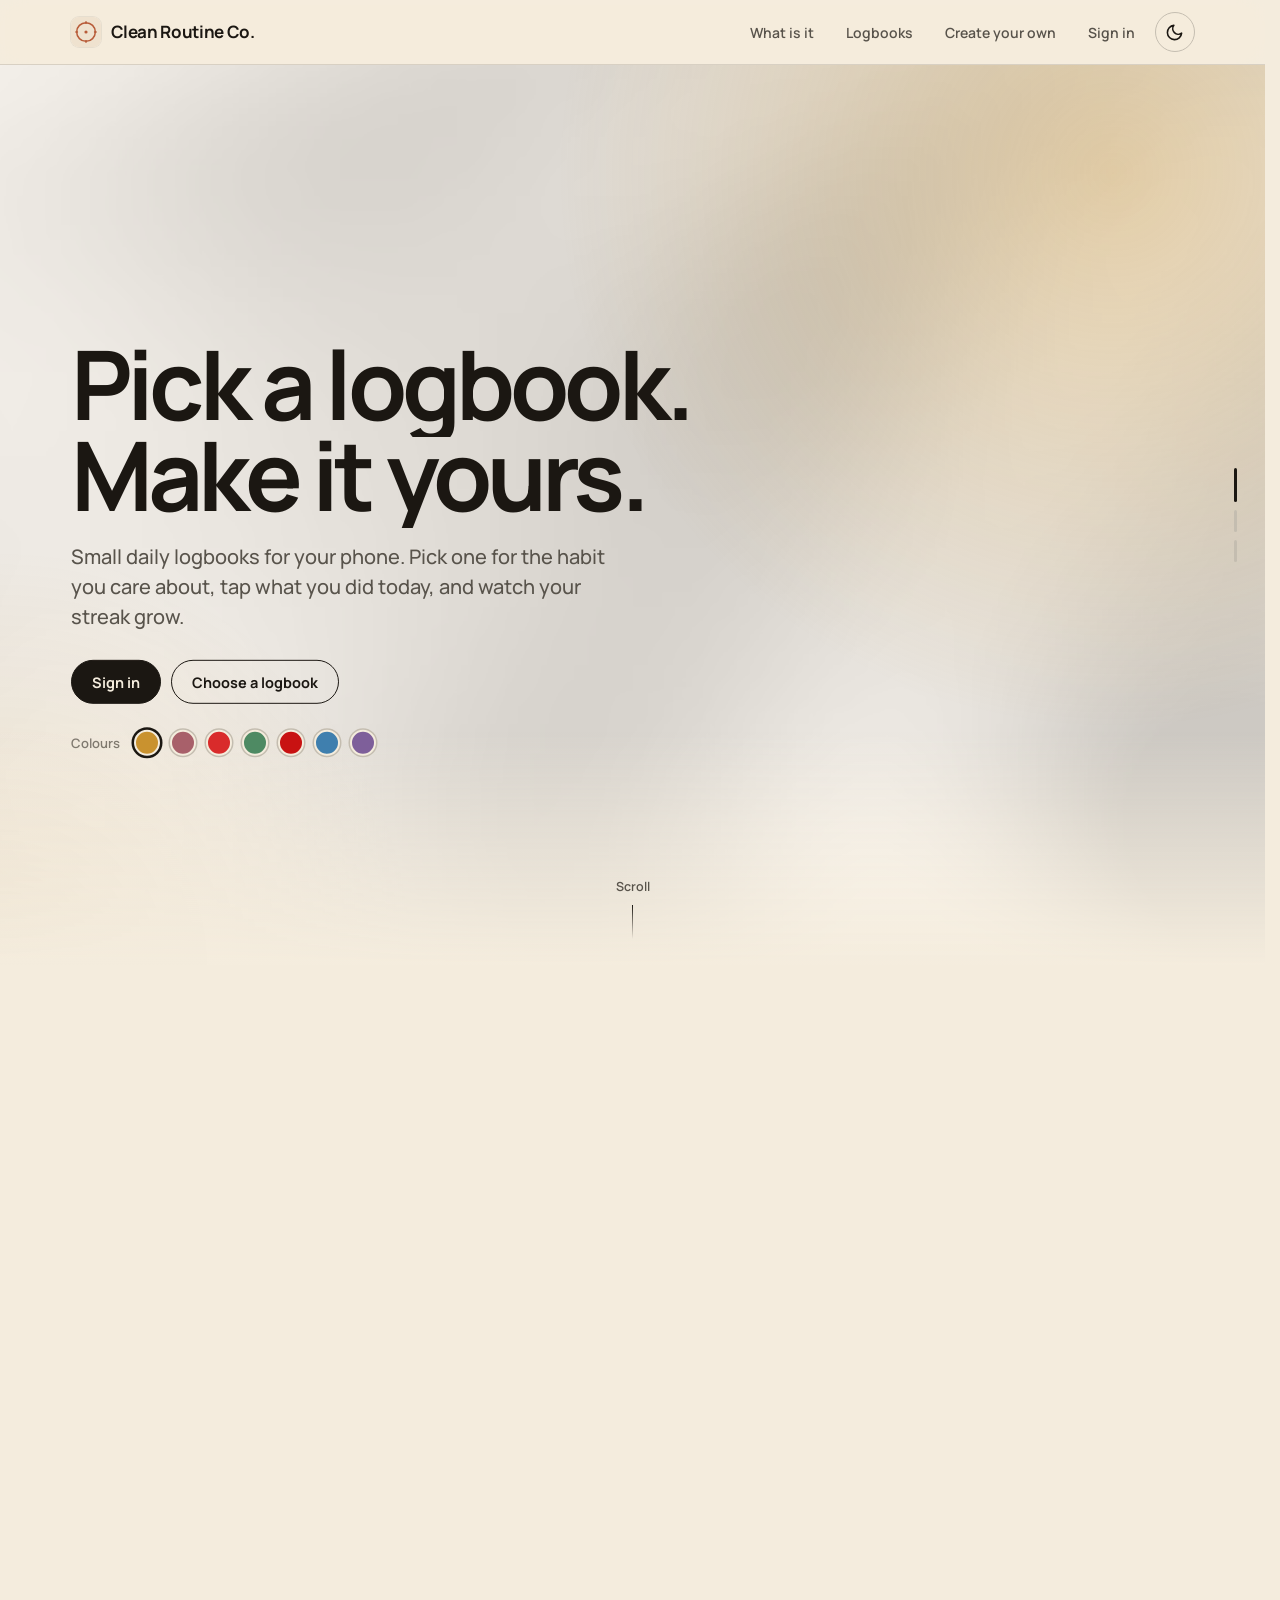
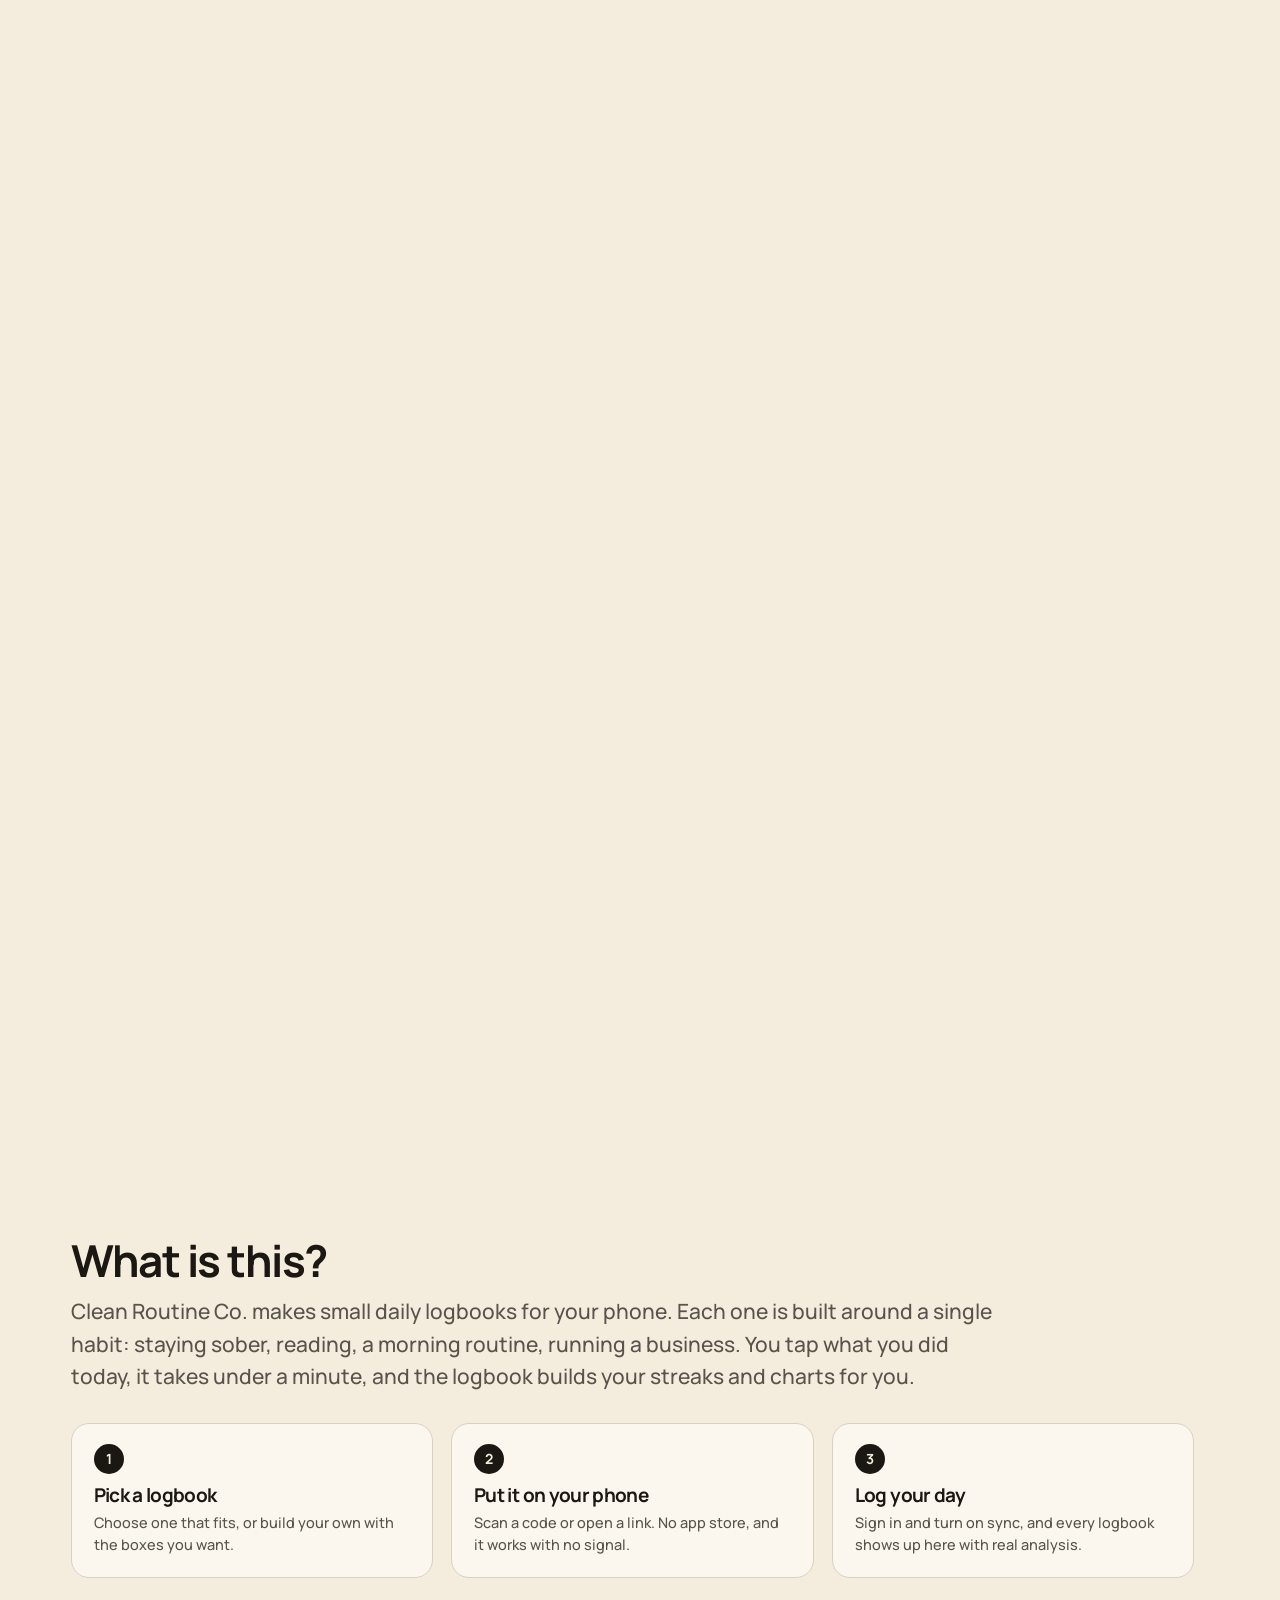
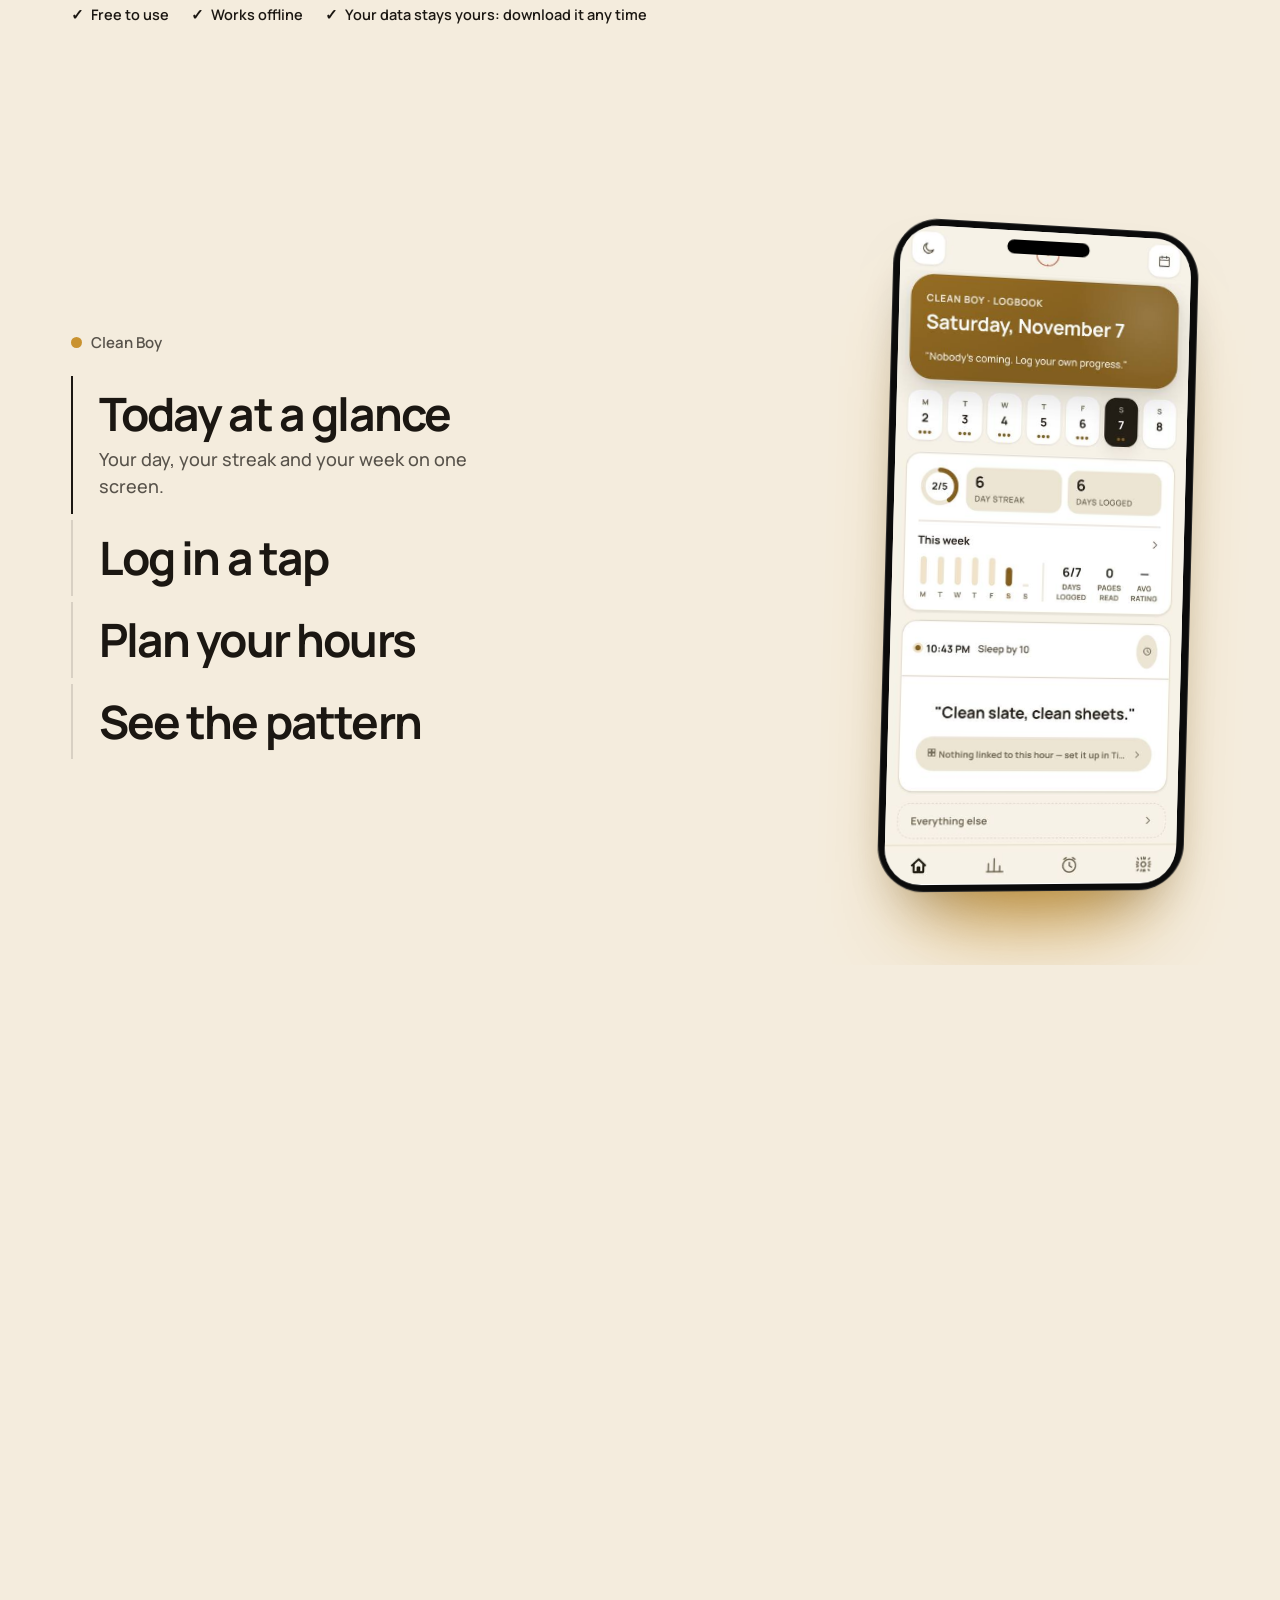
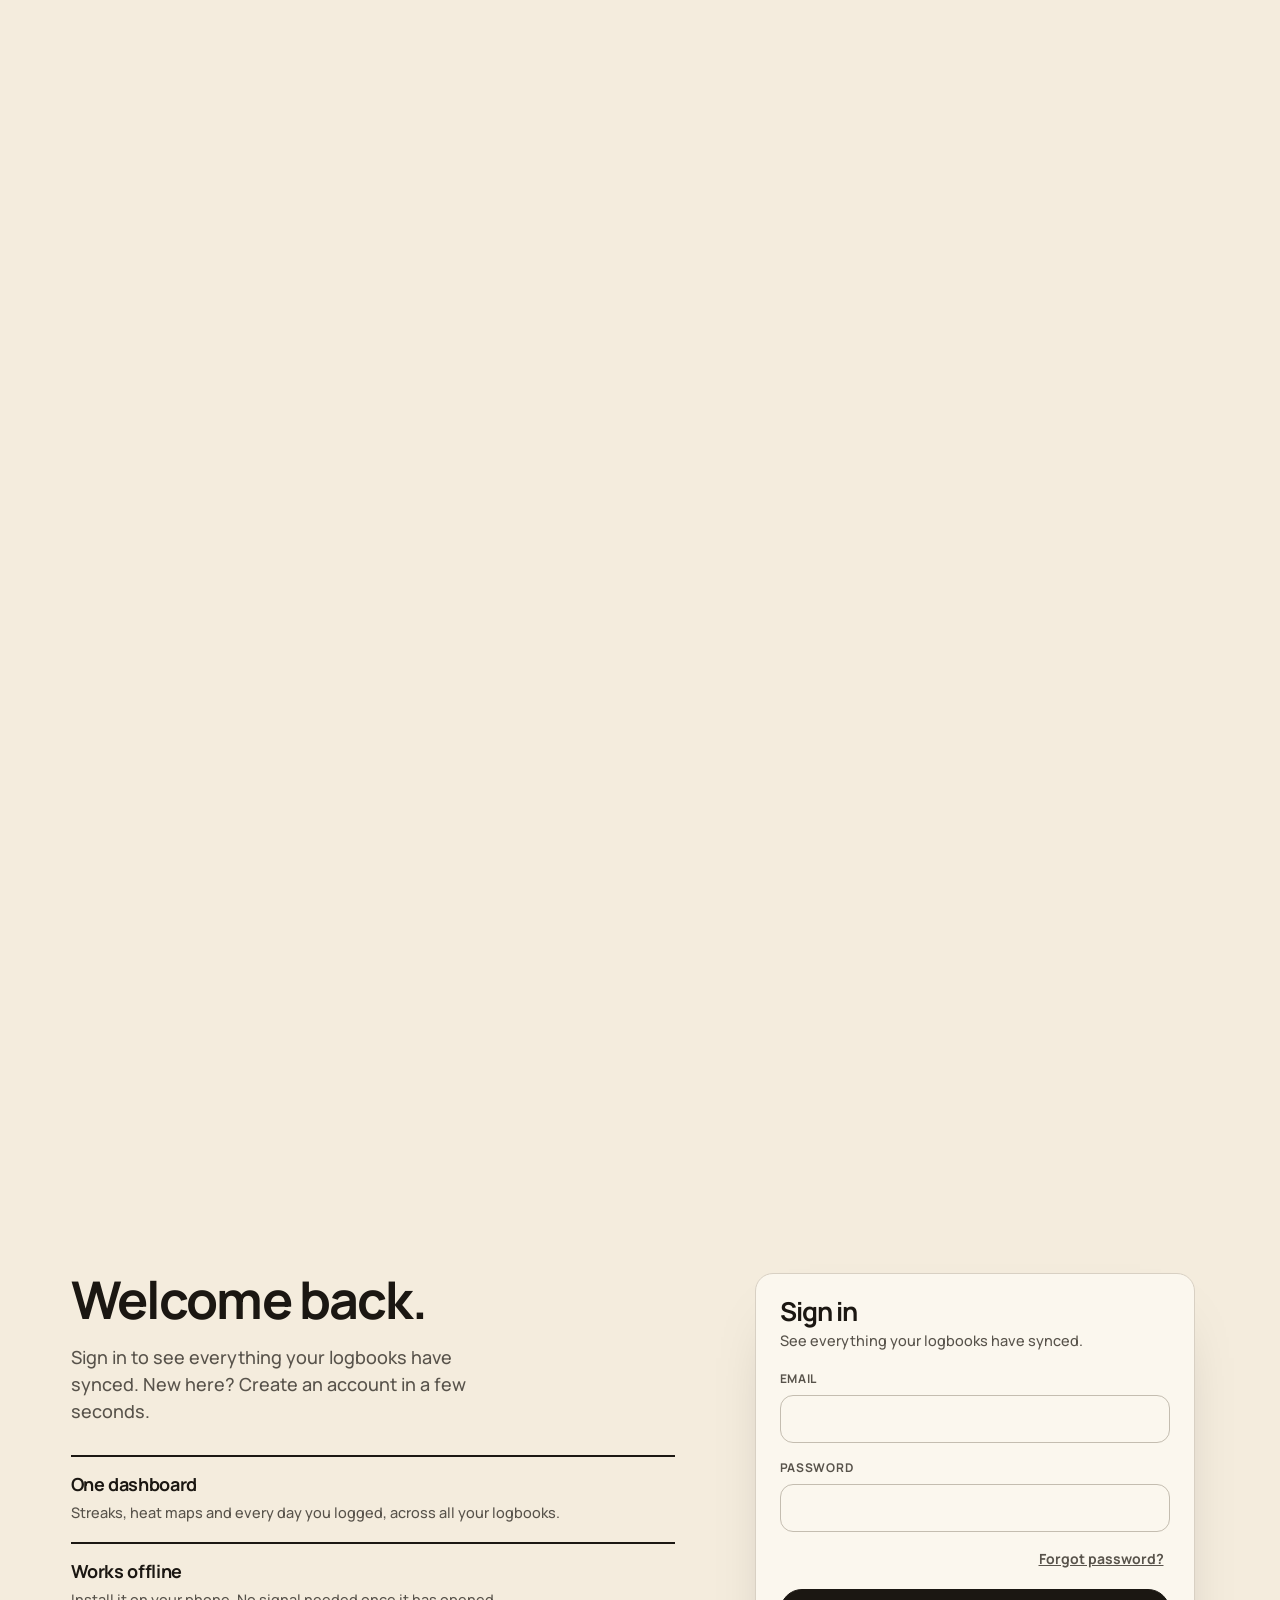
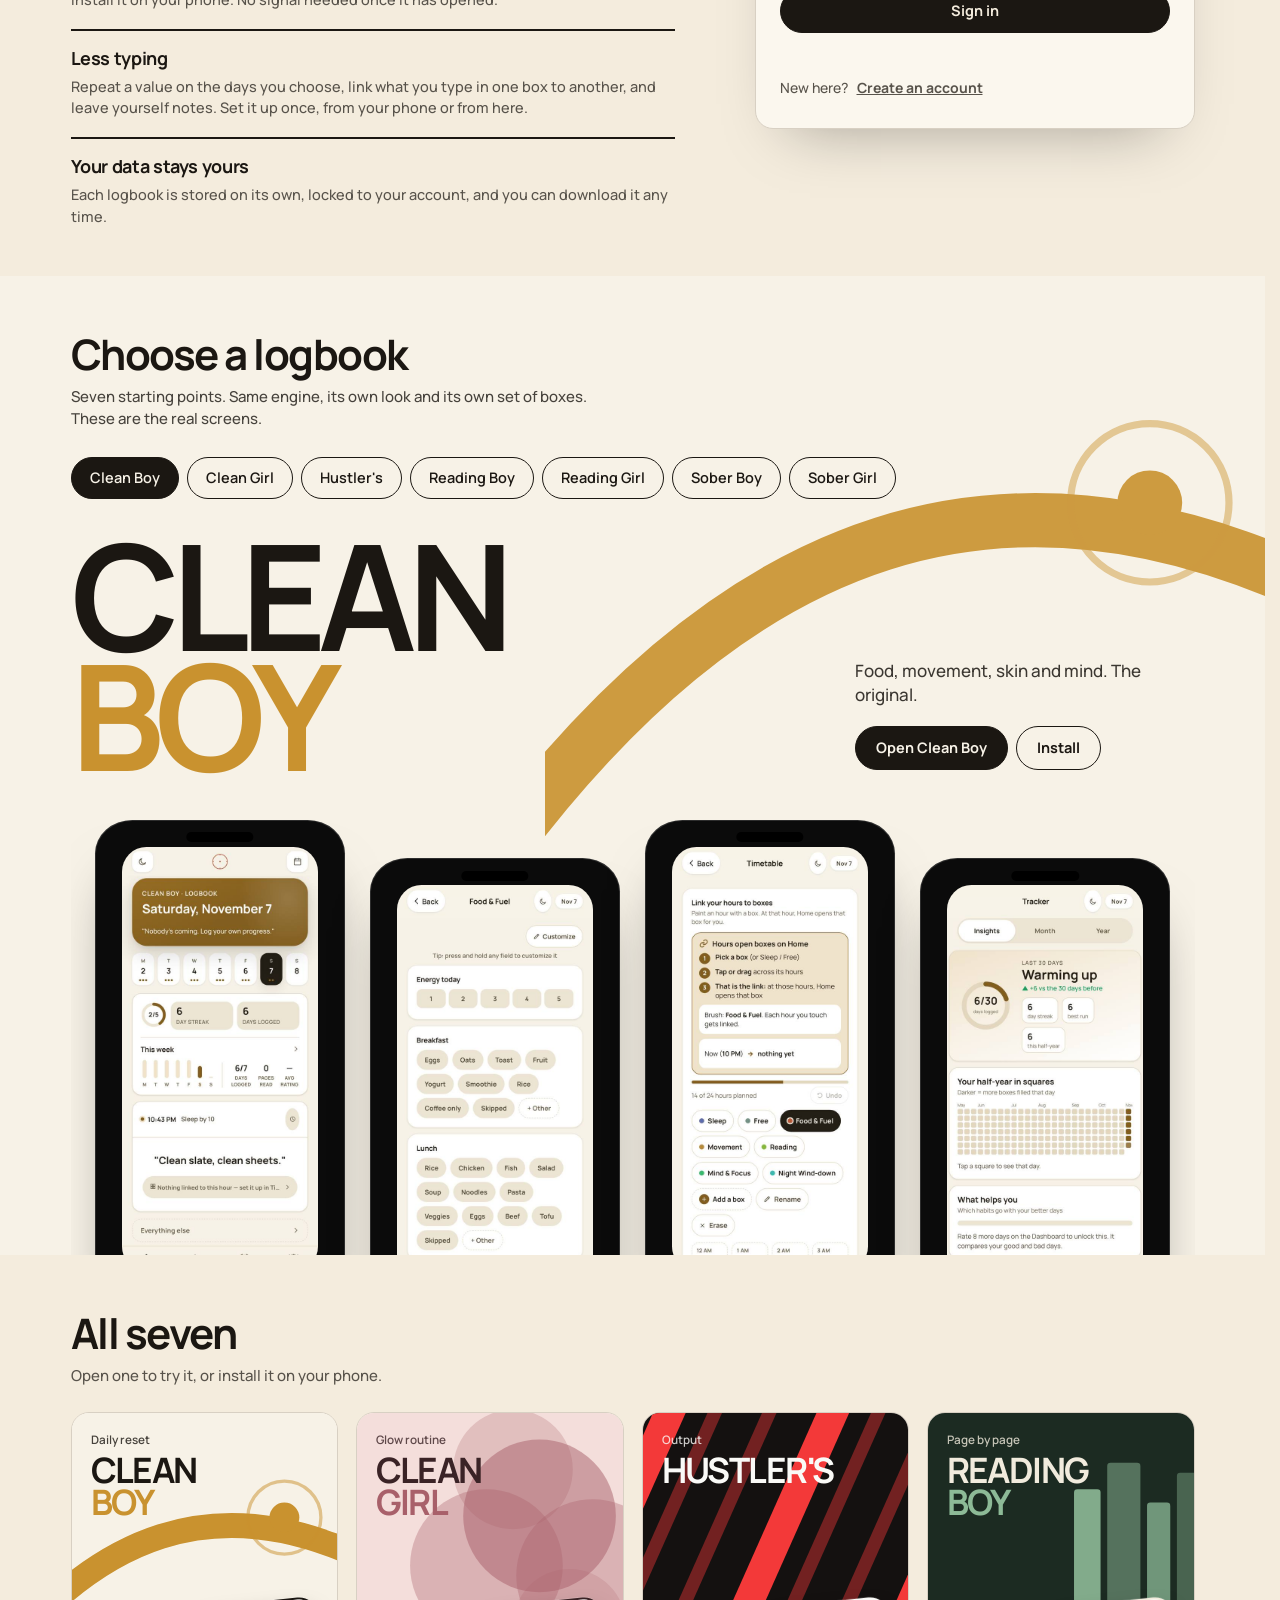
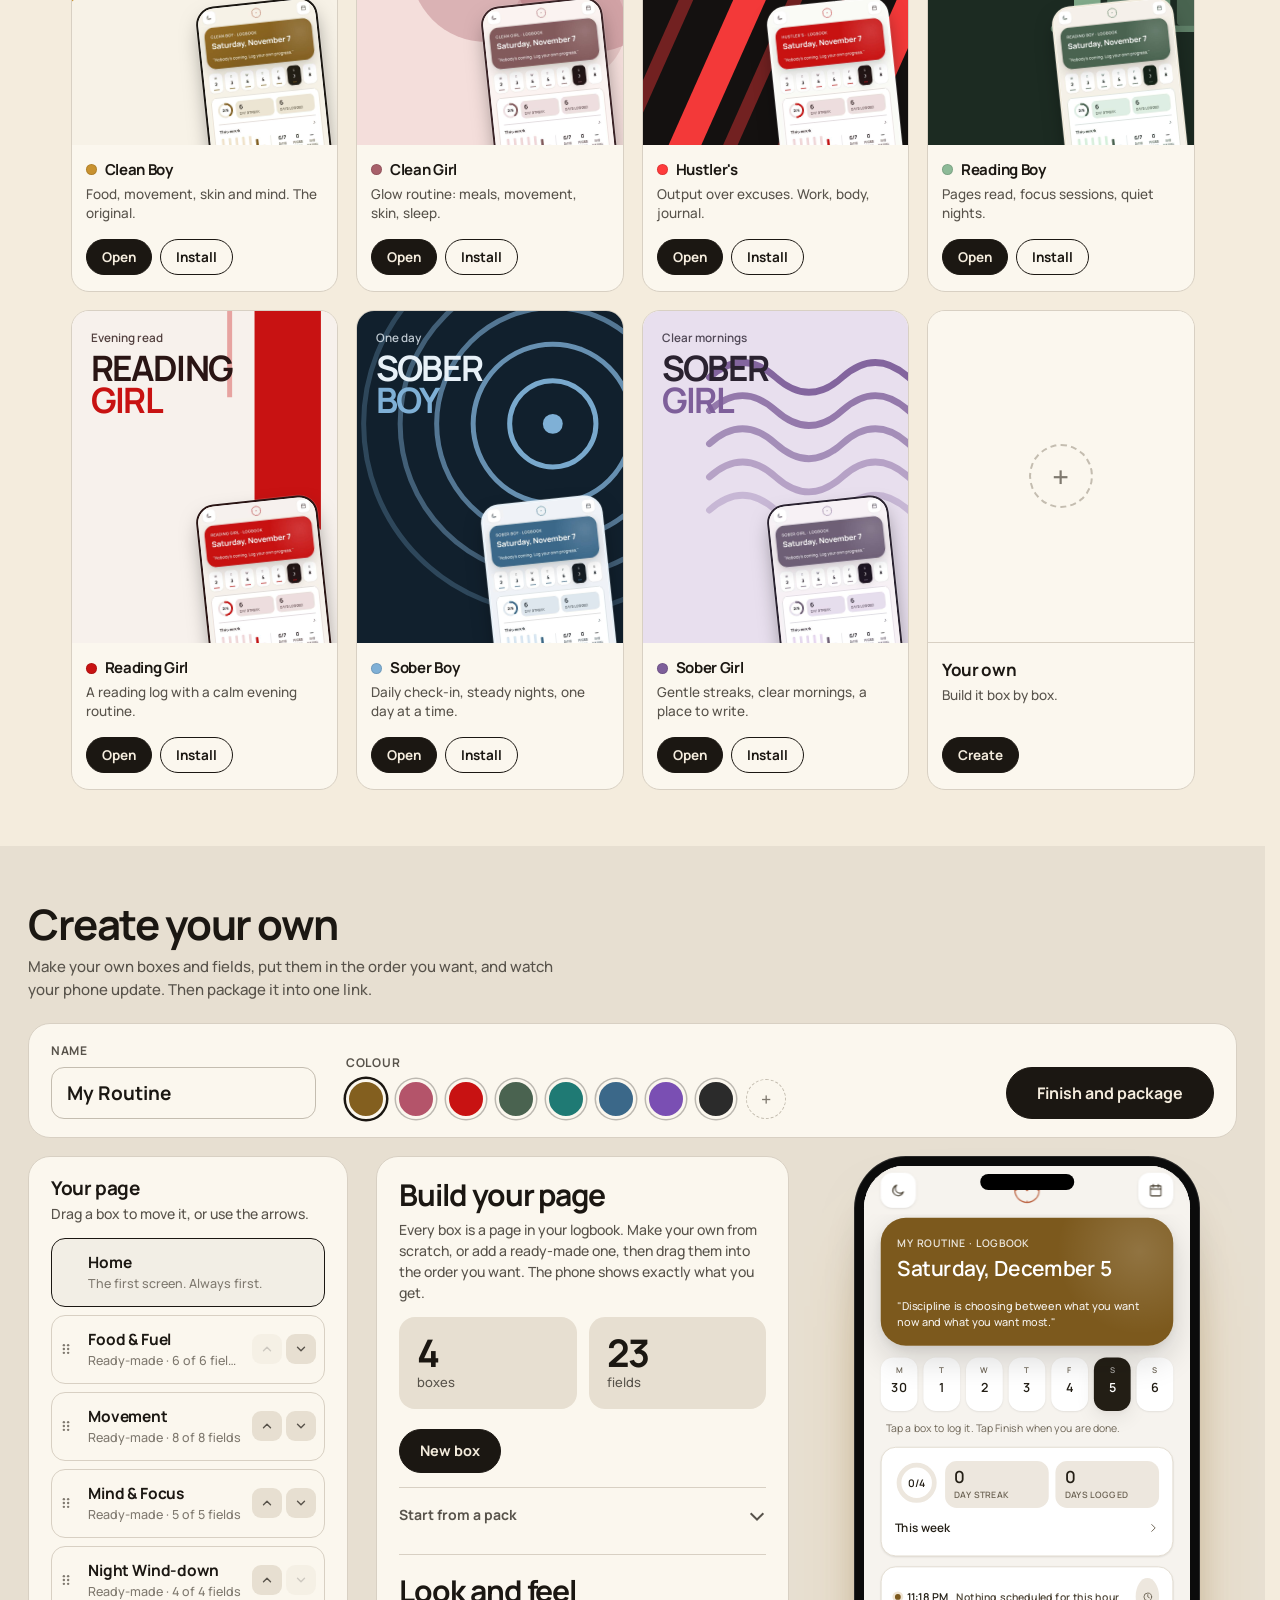
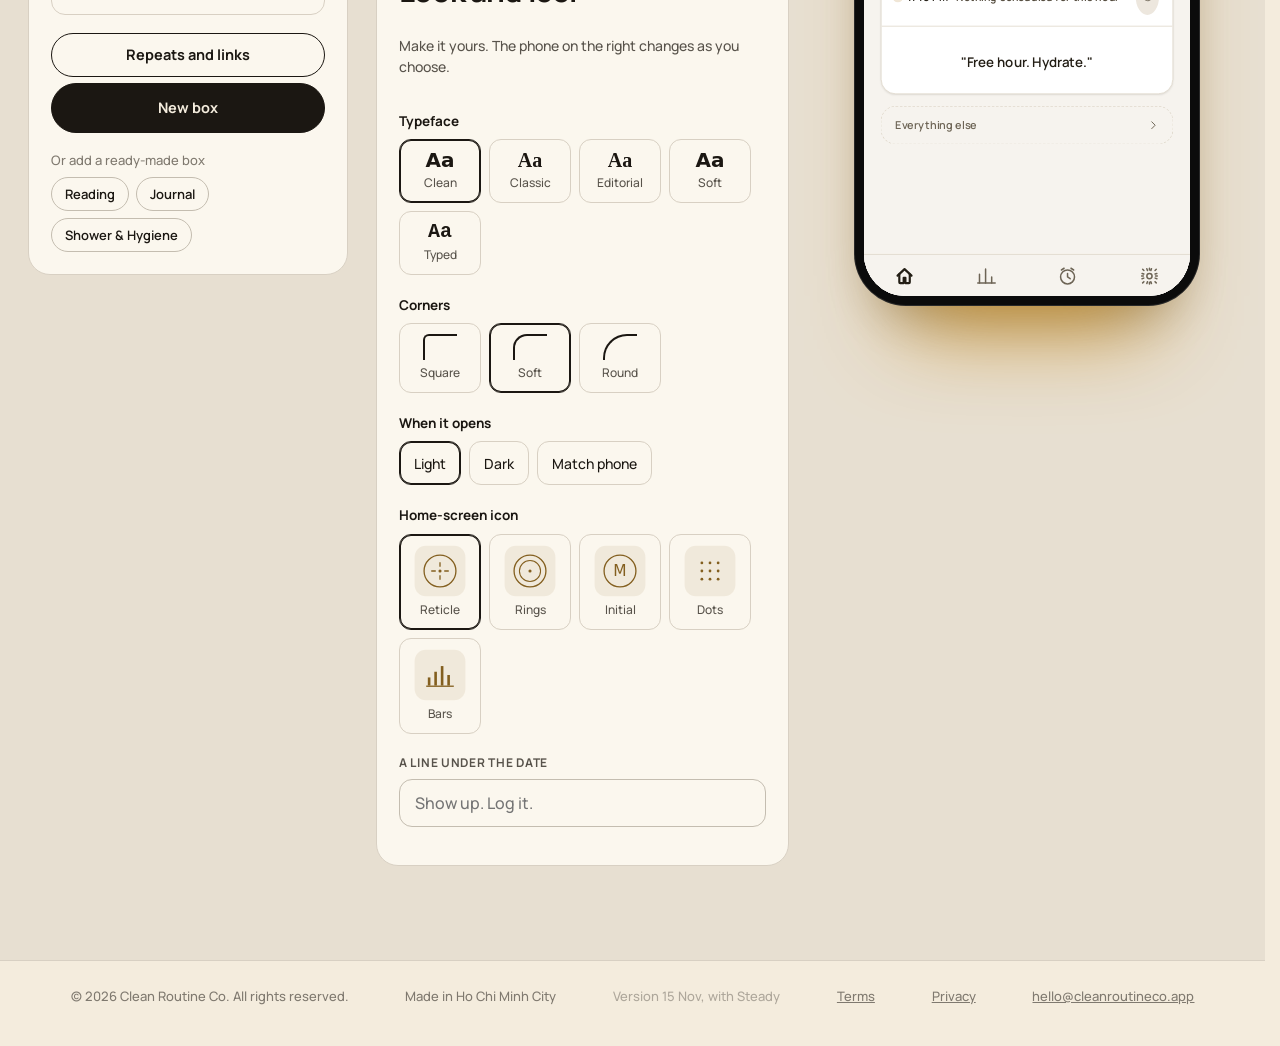
==== index.html @ f6cae31b "1.2: Hustler edition restored (Daily Dashboard, Business path, Income Streams); old Links builder an" ====
<!doctype html>
<html lang="en">
<head>
<meta charset="utf-8">
<meta name="viewport" content="width=device-width, initial-scale=1, viewport-fit=cover">
<meta http-equiv="Content-Security-Policy" content="default-src 'none'; script-src 'self' 'unsafe-inline'; style-src 'self' 'unsafe-inline'; img-src 'self' data:; font-src 'self'; media-src 'self'; frame-src 'self'; connect-src https://itkuknjylgqhrjysarre.supabase.co; base-uri 'none'; form-action 'none'; object-src 'none'">
<meta name="color-scheme" content="light dark">
<meta name="theme-color" content="#ffffff">
<meta name="copyright" content="&copy; 2026 Clean Routine Co. All rights reserved.">
<title>Clean Routine Co. Logbooks</title>
<meta name="description" content="Pick a daily logbook or build your own. Works offline on your phone and backs up to your account, where you can see all of it.">
<link rel="icon" href="data:image/svg+xml,%3Csvg%20xmlns='http://www.w3.org/2000/svg'%20viewBox='0%200%2064%2064'%3E%3Crect%20width='64'%20height='64'%20rx='14'%20fill='%23EFE2CF'/%3E%3Ccircle%20cx='32'%20cy='32'%20r='19.9'%20fill='none'%20stroke='%23B85B38'%20stroke-width='3.2'/%3E%3Cpath%20d='M32%209.25V15M32%2049V54.75M9.25%2032H15M49%2032H54.75'%20stroke='%23B85B38'%20stroke-width='3.2'%20fill='none'/%3E%3Ccircle%20cx='32'%20cy='32'%20r='3.4'%20fill='%23B85B38'/%3E%3C/svg%3E">
<link rel="apple-touch-icon" href="logbook/apple-touch-icon.png">
<style>
@font-face{font-family:'LB';font-weight:400;font-style:normal;font-display:swap;src:url('logbook/fonts/manrope-latin-400-normal.woff2') format('woff2')}
@font-face{font-family:'LB';font-weight:500;font-style:normal;font-display:swap;src:url('logbook/fonts/manrope-latin-500-normal.woff2') format('woff2')}
@font-face{font-family:'LB';font-weight:600;font-style:normal;font-display:swap;src:url('logbook/fonts/manrope-latin-600-normal.woff2') format('woff2')}
@font-face{font-family:'LB';font-weight:700;font-style:normal;font-display:swap;src:url('logbook/fonts/manrope-latin-700-normal.woff2') format('woff2')}
:root{--bg:#F4ECDD;--panel:#FBF7EE;--ink:#1B1712;--acc:#C9922F;--err:#b00020;--soft:color-mix(in srgb,var(--ink) 72%,var(--bg));--mute:color-mix(in srgb,var(--ink) 54%,var(--bg));--line:color-mix(in srgb,var(--ink) 13%,var(--bg));--line2:color-mix(in srgb,var(--ink) 22%,var(--bg));--tint:color-mix(in srgb,var(--ink) 6%,var(--bg));--side:color-mix(in srgb,var(--ink) 3%,var(--bg));--r:18px;--font:'LB',-apple-system,BlinkMacSystemFont,"Segoe UI",Roboto,Helvetica,Arial,sans-serif;color-scheme:light}
*{box-sizing:border-box;margin:0}
html{-webkit-text-size-adjust:100%;scroll-behavior:auto;overflow-anchor:none}@media(min-width:1000px){html{scrollbar-gutter:stable}}
body{background:var(--bg);color:var(--ink);transition:background-color .5s ease,color .5s ease;font:500 15px/1.5 var(--font);-webkit-font-smoothing:antialiased}
a{color:inherit}button,input,select{font:inherit;color:inherit}
:focus-visible{outline:2px solid var(--ink);outline-offset:2px;border-radius:6px}
.hide{display:none!important}
.btn{display:inline-flex;align-items:center;justify-content:center;gap:8px;min-height:44px;padding:0 20px;border-radius:999px;border:1.5px solid var(--ink);background:var(--ink);color:var(--bg);font-weight:700;font-size:14.5px;text-decoration:none;cursor:pointer;transition:transform .15s,background .15s;white-space:nowrap}
.btn:hover{transform:translateY(-1px)}.btn.ghost{background:transparent;color:var(--ink)}.btn.sm{min-height:36px;padding:0 15px;font-size:13.5px}.btn[disabled]{opacity:.5;cursor:default;transform:none}
.k{font-weight:700;font-size:11.5px;letter-spacing:.09em;text-transform:uppercase;color:var(--mute)}
h1,h2,h3{letter-spacing:-.035em;line-height:1.05;font-weight:700}
.dot{width:11px;height:11px;border-radius:50%;flex:none;box-shadow:0 0 0 1px rgba(0,0,0,.12) inset}
.err{color:var(--err);font-weight:600;font-size:13.5px;min-height:20px;margin:6px 0 0}
.note{font-size:13px;color:var(--mute);margin-top:12px}
.toast{position:fixed;left:50%;bottom:calc(84px + env(safe-area-inset-bottom));transform:translate(-50%,30px);background:var(--ink);color:var(--bg);padding:12px 18px;border-radius:999px;font-weight:600;font-size:14px;opacity:0;pointer-events:none;transition:.25s;z-index:60;max-width:90vw;text-align:center}
.toast.on{opacity:1;transform:translate(-50%,0)}
@media(min-width:1000px){.toast{bottom:28px}}


/* ---------- day / night switch ---------- */
.modebtn{width:40px;height:40px;border-radius:50%;border:1.5px solid var(--line2);background:transparent;color:var(--ink);display:inline-grid;place-items:center;cursor:pointer;flex:none;transition:background .2s}
.modebtn:hover{background:var(--tint)}
.modebtn svg{width:19px;height:19px}
.modebtn .sun{display:none}html[data-tone=night] .modebtn .sun{display:block}html[data-tone=night] .modebtn .moon{display:none}
.top .wrap>div.rt{display:flex;align-items:center;gap:6px}
.mtop .modebtn{margin-left:auto}
.side .me .modebtn{margin-bottom:10px}
/* ---------- intro (scroll-driven video) ---------- */
.intro{position:relative;height:300vh;height:300svh}
.intro .pin{position:sticky;top:0;height:100vh;height:100svh;overflow:hidden;isolation:isolate;background:var(--bg);transition:background-color .5s}
.intro .vid{position:absolute;inset:-5%;z-index:-2;will-change:transform}
.intro video{width:100%;height:100%;object-fit:cover;display:block;mix-blend-mode:multiply;opacity:.6}
html[data-tone=night] .intro video{filter:invert(1);mix-blend-mode:screen;opacity:.42}
.intro .glow{position:absolute;inset:0;z-index:-1;background:radial-gradient(70vmax 70vmax at 88% 12%,color-mix(in srgb,var(--acc) 34%,transparent),transparent 62%),radial-gradient(50vmax 50vmax at 0% 100%,color-mix(in srgb,var(--acc) 16%,transparent),transparent 65%);transition:background .6s}
.intro .fade{position:absolute;left:0;right:0;bottom:-1px;height:26vh;z-index:0;background:linear-gradient(transparent,var(--bg));pointer-events:none}
.intro .copy{position:absolute;inset:0;display:flex;align-items:center;padding:64px 0 0}
.intro .copy>.wrap{width:100%;position:relative;height:100%}
.beat{position:absolute;left:28px;right:28px;top:50%;transform:translateY(-50%);max-width:640px;will-change:transform,opacity}
.beat.b2,.beat.b3{opacity:0;pointer-events:none}
.intro h1{font-size:clamp(44px,7.6vw,96px);line-height:.95;letter-spacing:-.05em;max-width:11ch}
.intro h2{font-size:clamp(34px,5.4vw,68px);line-height:1;letter-spacing:-.045em;max-width:13ch}
.intro .lede{margin-top:22px;font-size:clamp(17px,2vw,20px);color:var(--soft);max-width:42ch}
.intro .row{display:flex;gap:10px;flex-wrap:wrap;margin-top:28px}
.intro .ln{display:block;overflow:hidden;padding-bottom:.08em;margin-bottom:-.08em}
.intro .ln>span{display:block;animation:rise .9s cubic-bezier(.2,.8,.2,1) both}
.intro .ln:nth-child(2)>span{animation-delay:.12s}
.dots7{display:flex;gap:10px;margin-top:26px;align-items:center;flex-wrap:wrap}
.dots7 span{font-size:13px;font-weight:600;color:var(--mute);margin-right:4px}
.dots7 button{width:26px;height:26px;border-radius:50%;border:2px solid var(--bg);box-shadow:0 0 0 1.5px var(--line2);cursor:pointer;padding:0;transition:transform .2s}
.dots7 button:hover{transform:scale(1.12)}
.dots7 button[aria-pressed=true]{box-shadow:0 0 0 2.5px var(--ink)}
.cue{position:absolute;left:50%;bottom:26px;transform:translateX(-50%);display:flex;flex-direction:column;align-items:center;gap:8px;font-size:12.5px;font-weight:600;color:var(--soft);transition:opacity .3s}
.cue i{display:block;width:1.5px;height:34px;background:linear-gradient(var(--ink),transparent);animation:cue 1.8s ease-in-out infinite;transform-origin:top}
@keyframes cue{0%{transform:scaleY(0)}50%{transform:scaleY(1)}100%{transform:scaleY(1);opacity:0}}
.intro .prog{position:absolute;right:28px;top:50%;transform:translateY(-50%);display:flex;flex-direction:column;gap:8px}
.intro .prog i{display:block;width:3px;height:22px;border-radius:2px;background:var(--line2);transition:background .3s,height .3s}
.intro .prog i.on{background:var(--ink);height:34px}
@media(max-width:700px){.intro{height:260vh;height:260svh}.beat{left:20px;right:20px}.intro .prog{display:none}.intro .copy{align-items:flex-start}.beat{top:46%}}
.signin-sec{padding:64px 0 24px;scroll-margin-top:60px}
.si{display:grid;gap:40px;align-items:start}
@media(min-width:960px){.si{grid-template-columns:1fr 440px;gap:80px;padding:24px 0}}
.si h2{font-size:clamp(32px,4.4vw,52px);max-width:12ch}
.si .lede2{margin-top:16px;color:var(--soft);font-size:18px;max-width:40ch}
.si .feats{display:grid;grid-template-columns:1fr;gap:18px;padding:30px 0 0}
#signin{scroll-margin-top:84px}
@media(prefers-reduced-motion:reduce){.intro{height:auto}.intro .pin{position:relative;height:auto;min-height:90vh}.beat.b2,.beat.b3,.cue,.intro .prog{display:none}.beat.b1{position:relative;top:auto;transform:none;left:auto;right:auto;padding:0 28px}.intro .copy{position:relative;min-height:90vh}.intro .vid{transform:none!important}}



/* ---------- studio: a full builder with a live phone ---------- */
.wrap.wide{max-width:1560px}
.studio{display:grid;gap:18px;margin-top:22px;grid-template-columns:minmax(0,1fr)}
.studio .s-card{border:1.5px solid var(--line);border-radius:22px;background:var(--panel);padding:22px;min-width:0}
.studio .s-card h3{font-size:19px;letter-spacing:-.02em;margin-bottom:4px}
.studio .hint{color:var(--soft);font-size:14px;line-height:1.5;margin:0 0 14px}
.sbar{display:flex;flex-wrap:wrap;align-items:flex-end;gap:14px 30px;padding:18px 22px;border-radius:22px;background:var(--panel);border:1.5px solid var(--line)}
.sbar .field{margin:0}.sbar .field>span,.sbar .lab{display:block;margin-bottom:7px}
.sbar #cn{height:52px;width:min(340px,100%);font-size:19px;font-weight:700}
.sbar .sfin{margin-left:auto;height:52px;padding:0 30px;font-size:16px}
.sbar .err{flex-basis:100%;margin:0;min-height:0}.sbar .err:empty{display:none}
.btn.big{width:100%;height:58px;font-size:17px;border-radius:16px}
.s-sticky{display:flex;flex-direction:column;align-items:center;gap:14px}.s-p{min-width:0}
.studio .phone.big{height:min(calc(100vh - 150px),880px);height:min(calc(100svh - 150px),880px);min-height:420px;transform:none!important}
.studio .phone .scr,.pkp .phone .scr{position:relative;background:#fff}
.studio .phone iframe,.pkp .phone iframe{position:absolute;left:0;top:0;border:0;transform-origin:0 0;background:#fff;transition:opacity .25s;pointer-events:none}
.studio .scr.ld iframe,.pkp .scr.ld iframe{opacity:0}
.pvld{position:absolute;inset:0;display:grid;place-items:center;pointer-events:none;opacity:0;transition:opacity .2s}
.pvld i{width:26px;height:26px;border-radius:50%;border:3px solid #ddd;border-top-color:var(--acc);animation:spin .7s linear infinite}
.scr.ld .pvld{opacity:1}
@keyframes spin{to{transform:rotate(360deg)}}
/* the list of boxes */
.ir{display:flex;align-items:center;gap:6px;padding:5px 8px 5px 2px;border:1.5px solid var(--line);border-radius:14px;margin-bottom:8px;background:var(--panel);transition:border-color .15s,background .15s,opacity .15s,box-shadow .12s}
.ir.sel{border-color:var(--ink);background:color-mix(in srgb,var(--ink) 4%,var(--panel))}
.ir.drag{opacity:.35}.ir.ovt{box-shadow:0 -3px 0 0 var(--acc)}.ir.ovb{box-shadow:0 3px 0 0 var(--acc)}
.ir[draggable=true]{cursor:grab}
.grip{width:24px;display:grid;place-items:center;color:var(--mute);flex:none}.grip svg{width:12px;height:12px}.grip.off{visibility:hidden}
.inm{all:unset;flex:1;min-width:0;cursor:pointer;padding:7px 4px;box-sizing:border-box}
.inm b{display:block;font-size:15.5px;letter-spacing:-.01em;white-space:nowrap;overflow:hidden;text-overflow:ellipsis}
.ir.mine .inm b:after{content:"";display:inline-block;width:7px;height:7px;border-radius:50%;background:var(--acc);margin-left:8px;vertical-align:middle}
.inm span{display:block;font-size:12.5px;color:var(--mute);margin-top:1px;white-space:nowrap;overflow:hidden;text-overflow:ellipsis}
.inm:focus-visible{outline:2px solid var(--ink);outline-offset:1px;border-radius:9px}
.mvs{display:flex;gap:4px;flex:none;align-items:center}
.mvs button{width:30px;height:30px;border-radius:9px;border:0;background:var(--tint);color:var(--soft);display:grid;place-items:center;cursor:pointer;padding:0;font-size:20px;line-height:1}
.mvs button:hover:not(:disabled){background:var(--line2);color:var(--ink)}.mvs button:disabled{opacity:.28;cursor:default}.mvs svg{width:14px;height:14px}
.btn.xnew2{width:100%;height:50px;margin-top:6px}.btn.xnew2[disabled]{opacity:.4;cursor:default}
.lib{margin-top:18px;display:flex;flex-wrap:wrap;gap:7px;align-items:center}.lib span{font-size:13px;color:var(--mute);width:100%}
.lib button{height:34px;padding:0 13px;border-radius:99px;border:1.5px solid var(--line2);background:transparent;color:var(--ink);font-weight:600;font-size:13px;cursor:pointer;transition:background .2s,color .2s}
.lib button:hover{background:var(--ink);color:var(--bg)}
.empty{color:var(--mute);font-size:14px;margin:6px 0 12px}
/* the editor */
.xt2{font-size:clamp(22px,2.4vw,30px)!important;letter-spacing:-.035em!important;margin-bottom:8px!important}
.ovs{display:flex;gap:12px;margin:6px 0 20px}.ovs div{flex:1;border-radius:16px;background:var(--tint);padding:16px 18px}.ovs b{display:block;font-size:38px;letter-spacing:-.045em;line-height:1}.ovs span{font-size:13px;color:var(--soft)}
.xh{display:flex;gap:10px;margin-bottom:12px}
.xh .xn{flex:1;min-width:0;font-weight:700;font-size:21px;height:56px}
.xh select{width:120px;flex:none}
.xf{display:grid;grid-template-columns:minmax(0,1.3fr) minmax(0,1fr) auto;gap:8px;margin-bottom:8px;align-items:center}
.xf .xe{grid-column:1 / 3;grid-row:2}
.xf select,.xh select{height:46px;border:1.5px solid var(--line2);border-radius:13px;background:var(--panel);color:var(--ink);font:inherit;font-size:15px;padding:0 10px}
.xh select{height:56px}
.xf input,.xh input{height:46px;font-size:15px}.xh .xn{height:56px;font-size:21px}
.xf .mvs button.xrm{font-size:20px}
.xa{display:flex;justify-content:space-between;align-items:center;margin-top:14px;gap:10px;flex-wrap:wrap}
.xdel{border:0;background:none;color:var(--err);font-weight:600;font-size:14px;cursor:pointer;padding:8px}
.xa .btn[disabled]{opacity:.4;cursor:default}
.fr{display:flex;align-items:center;gap:10px;margin-bottom:8px}
.fr input[type=checkbox]{width:20px;height:20px;accent-color:var(--ink);flex:none;margin:0;cursor:pointer}
.fr .fn{flex:1;min-width:0;height:44px;font-size:15px;border-radius:11px}
.fr .fn:disabled{opacity:.45;text-decoration:line-through}
@media(max-width:520px){.xh{flex-direction:column}.xh .xn{flex:none}.xh select{width:100%}.xf{grid-template-columns:minmax(0,1fr) auto}.xf select{grid-column:1;grid-row:2}.xf .mvs{grid-row:1;grid-column:2}.xf .xe{grid-column:1 / 3;grid-row:3}.sbar .sfin{width:100%;margin-left:0}}
@media(max-width:899px){.studio .phone.big{height:min(76svh,680px)}.s-sticky{padding:6px 0}}
@container studio (max-width:859px){.studio .phone.big{height:min(76svh,680px)}}
@container studio (min-width:860px){
  .studio{grid-template-columns:minmax(0,1fr) minmax(360px,430px);grid-template-areas:"a a" "l p" "e p" "d d";column-gap:28px;align-items:start}
  .studio .s-a{grid-area:a}.studio .s-l{grid-area:l}.studio .s-e{grid-area:e}.studio .s-p{grid-area:p;align-self:stretch;grid-row:2 / span 2}.studio .s-p .s-sticky{position:sticky;top:78px}.studio .s-d{grid-area:d}
}
@container studio (min-width:1180px){
  .studio{grid-template-columns:minmax(280px,320px) minmax(0,1fr) minmax(360px,420px);grid-template-areas:"a a a" "l e p" "d d d"}
  .studio .s-p{grid-row:2}
  .studio .s-l,.studio .s-e{align-self:start}
  .studio .s-l{position:sticky;top:78px}
}
.studio-c{container:studio / inline-size}
.agree{display:flex;gap:10px;align-items:flex-start;margin:4px 0 14px;font-size:14px;line-height:1.45;cursor:pointer}.agree input{margin-top:3px;width:18px;height:18px;flex:none;accent-color:var(--acc)}.agree a{text-decoration:underline}.err.ok{color:var(--ink)}
.vbox{text-align:center}.vbox .vic{width:52px;height:52px;margin:0 auto 12px;border-radius:50%;display:grid;place-items:center;background:var(--tint)}.vbox h3{font-size:26px;margin:0 0 6px}.vbox .sub{font-size:14.5px;margin:0 0 14px}.vbox ol{text-align:left;margin:0 0 18px;padding-left:20px;font-size:14px;line-height:1.5}.vbox li{margin:6px 0}.vbox li button,.vbox li a{font:inherit;font-weight:700;text-decoration:underline;color:inherit;background:none;border:0;padding:0;cursor:pointer}.mailhelp{margin-top:14px;padding:14px 16px;border:1px solid var(--line);border-radius:14px;font-size:14px;line-height:1.5}.mailhelp ol{margin:8px 0 0;padding-left:20px}.mailhelp li{margin:5px 0}.mailhelp button{background:none;border:0;padding:0;font:inherit;font-weight:700;text-decoration:underline;color:inherit;cursor:pointer}.ft a{color:inherit}
@container studio (min-width:860px){.studio .s-d{margin-top:20px}}

/* ---------- the package: welcome, every screen, one link ---------- */
body.pk-lock{overflow:hidden}
.pkg{position:fixed;inset:0;z-index:100;overflow:hidden;color:var(--pkf,#fff);visibility:hidden;--pk:#835F1F}
.pkg[hidden]{display:none}
.pkg.on{visibility:visible}
.pk-bg{position:absolute;inset:0;background:var(--pk);clip-path:circle(0 at var(--ox,50%) var(--oy,50%));transition:clip-path .95s cubic-bezier(.65,0,.2,1)}
.pkg.on .pk-bg{clip-path:circle(150vmax at var(--ox,50%) var(--oy,50%))}
.pk-mo{position:absolute;right:-14vmax;top:-14vmax;width:76vmax;height:76vmax;opacity:0;color:var(--pkf);pointer-events:none;transition:opacity 1.2s .5s;transform-origin:50% 50%}
.pkg.on .pk-mo{opacity:.14;animation:pkspin 90s linear infinite}
@keyframes pkspin{to{transform:rotate(360deg)}}
.pk-top{position:absolute;left:clamp(18px,3vw,40px);top:22px;display:flex;align-items:center;gap:10px;font-weight:700;font-size:16px;letter-spacing:-.01em;opacity:0;transition:opacity .6s .6s}
.pkg.on .pk-top{opacity:1}
.pk-top i{width:30px;height:30px;border-radius:9px;background:var(--pkf);position:relative;display:block;opacity:.95}
.pk-top i:before{content:"";position:absolute;inset:7px;border-radius:50%;border:2px solid var(--pk)}
.pk-top i:after{content:"";position:absolute;left:50%;top:50%;width:4px;height:4px;margin:-2px;border-radius:50%;background:var(--pk)}
.pk-x,.pk-skip{position:absolute;top:18px;z-index:6;height:40px;border-radius:99px;border:1.5px solid color-mix(in srgb,var(--pkf) 45%,transparent);background:transparent;color:var(--pkf);font:inherit;font-weight:600;font-size:14px;cursor:pointer;opacity:0;transition:opacity .5s .7s,background .2s}
.pkg.on .pk-x,.pkg.on .pk-skip{opacity:1}
.pk-x{right:clamp(14px,2vw,28px);width:40px;font-size:24px;line-height:1;padding:0}.pk-skip{right:calc(clamp(14px,2vw,28px) + 52px);padding:0 18px}
.pk-x:hover,.pk-skip:hover{background:color-mix(in srgb,var(--pkf) 14%,transparent)}
.pk-x:focus-visible,.pk-skip:focus-visible{outline:2px solid var(--pkf);outline-offset:2px}
.pkg.w5 .pk-skip{display:none}
.pk-welcome{position:absolute;inset:0;display:grid;place-content:center;text-align:center;gap:10px;padding:0 24px;transition:transform 1s cubic-bezier(.6,0,.2,1),opacity .7s}
.pk-welcome .k{font-size:clamp(18px,2.1vw,28px);font-weight:500;margin:0;opacity:.85}
.pk-welcome h2{font-size:clamp(46px,10vw,168px);letter-spacing:-.06em;line-height:.9;font-weight:700;margin:0}
.pkm{display:block;overflow:hidden;padding-bottom:.08em}
.pkm>span{display:block;transform:translateY(108%);transition:transform 1s cubic-bezier(.2,.8,.2,1)}
.pkg.w1 .pkm>span{transform:none}
.pk-n{font-size:clamp(20px,2.6vw,36px);font-weight:600;letter-spacing:-.03em;margin:10px 0 0;opacity:0;transform:translateY(14px);transition:opacity .8s,transform .8s}
.pkg.w2 .pk-n{opacity:1;transform:none}
.pkg.w3 .pk-welcome,.pkg.w5 .pk-welcome{opacity:0;transform:translateY(-12vh) scale(.82);pointer-events:none}
.pk-wall{position:absolute;left:0;right:0;top:64px;bottom:70px;display:flex;flex-wrap:wrap;justify-content:center;align-content:center;gap:10px var(--gap,22px);padding:0 18px;pointer-events:none}
.pkp{display:flex;flex-direction:column;align-items:center;gap:10px;opacity:0;transform:translateY(140px) scale(.9)}
.pkp+.pkp{margin-left:var(--ovx,0px)}
.pk-wall.ov{flex-wrap:nowrap}
.pkg.w3 .pkp{opacity:1;transform:translateY(var(--st,0px));transition:transform 1s cubic-bezier(.2,.8,.2,1) calc(var(--i) * 150ms),opacity .6s calc(var(--i) * 150ms)}
.pkg.w4 .pkp{opacity:0;transform:translate(var(--dx,0),var(--dy,0)) scale(.08);transition:transform 1s cubic-bezier(.65,0,.35,1) calc(var(--i) * 45ms),opacity .45s .55s}
.pkg.w5 .pkp{opacity:0;visibility:hidden}
.pkp .phone{height:var(--ph,420px);transform:none;box-shadow:0 0 0 1.5px color-mix(in srgb,var(--pkf) 28%,transparent),0 40px 60px -28px rgba(0,0,0,.55)}
.pkp .scr img{display:block;width:100%;height:100%;object-fit:cover;object-position:top}
.pkl{font-size:13px;font-weight:600;opacity:.9;white-space:nowrap}
.pk-cap{position:absolute;left:0;right:0;bottom:28px;text-align:center;font-weight:600;font-size:clamp(15px,1.5vw,20px);letter-spacing:-.01em;margin:0;opacity:0;transition:opacity .6s}
.pkg.w3 .pk-cap{opacity:.95}.pkg.w5 .pk-cap{opacity:0}
.pk-card:focus{outline:none}
.pk-card{--bg:#FFFDF8;--panel:#fff;--ink:#1b1712;--acc:var(--pk);--soft:#5b544a;--mute:#847b6d;--line:#e7e0d2;--line2:#d4ccbb;--tint:#f3eee3;color:#1b1712;position:absolute;left:50%;top:50%;width:min(980px,calc(100vw - 28px));max-height:calc(100vh - 28px);max-height:calc(100svh - 28px);overflow:auto;transform:translate(-50%,-46%) scale(.95);opacity:0;pointer-events:none;background:#FFFDF8;border-radius:30px;padding:clamp(20px,3vw,38px);box-shadow:0 60px 90px -40px rgba(0,0,0,.6);display:grid;gap:28px;transition:opacity .6s,transform .8s cubic-bezier(.2,.8,.2,1)}
.pkg.w5 .pk-card{opacity:1;transform:translate(-50%,-50%);pointer-events:auto}
@media(min-width:820px){.pk-card{grid-template-columns:minmax(0,1.15fr) minmax(0,1fr);gap:44px}}
.pk-hd{display:flex;gap:18px;align-items:center;margin-bottom:16px}
.pk-hd h2{font-size:clamp(26px,3.2vw,40px);letter-spacing:-.04em;line-height:1.02;margin:0}
.pk-sum{margin:6px 0 0;color:#5b544a;font-size:15px}
.pk-card .ficon{width:76px;height:76px;border-radius:19px;margin:0;flex:none;animation:none;box-shadow:0 14px 26px -14px rgba(0,0,0,.5)}
.pk-list{list-style:none;padding:0;margin:0 0 20px;display:flex;flex-wrap:wrap;gap:7px}
.pk-list li{height:32px;padding:0 13px;border-radius:99px;background:color-mix(in srgb,var(--pk) 14%,#fff);border:1.5px solid color-mix(in srgb,var(--pk) 30%,#fff);display:flex;align-items:center;font-size:13.5px;font-weight:600}
.pk-acts{display:flex;gap:8px;margin-top:12px;flex-wrap:wrap;align-items:center}
.pk-card .btn:not(.ghost){background:var(--pkd);border-color:var(--pkd);color:#fff}
.pk-card .btn.ghost{background:transparent;color:#1b1712;border-color:#d4ccbb}
.pk-acts .pkdone{margin-left:auto}
.pk-card .qrrow b{color:#1b1712}
.qrno{font-size:14px;color:#5b544a;line-height:1.5;margin:0}
.pk-card .pk-l>*,.pk-card .pk-r>*{opacity:0;transform:translateY(14px)}
.pkg.w5 .pk-card .pk-l>*,.pkg.w5 .pk-card .pk-r>*{animation:fin-up .7s cubic-bezier(.2,.8,.2,1) forwards}
.pkg.w5 .pk-card .pk-l>:nth-child(2),.pkg.w5 .pk-card .pk-r>:nth-child(1){animation-delay:.12s}
.pkg.w5 .pk-card .pk-l>:nth-child(3),.pkg.w5 .pk-card .pk-r>:nth-child(2){animation-delay:.24s}
.pkg.w5 .pk-card .pk-l>:nth-child(4),.pkg.w5 .pk-card .pk-r>:nth-child(3){animation-delay:.36s}
@keyframes fin-up{to{opacity:1;transform:none}}
.ficon{border-radius:26px;overflow:hidden}.ficon svg{width:100%;height:100%;display:block}
@media(max-width:700px){.pk-top span{display:none}.pk-skip{padding:0 14px}}
@media(prefers-reduced-motion:reduce){.pk-bg,.pkm>span,.pk-n,.pk-card,.pk-welcome{transition:none}.pkg.on .pk-mo{animation:none}.pkg.w5 .pk-card .pk-l>*,.pkg.w5 .pk-card .pk-r>*{animation:none;opacity:1;transform:none}.pk-card{transform:translate(-50%,-50%)}}

/* ---------- walkthrough: real screens swipe past as you scroll ---------- */
.walk{position:relative;height:480vh;height:480svh}
.walk .pin2{position:sticky;top:0;height:100vh;height:100svh;overflow:hidden;display:flex;align-items:center;padding-top:60px}
.wk{display:grid;grid-template-columns:1fr auto;gap:clamp(32px,7vw,120px);align-items:center;width:100%}
.wk-kick{font-weight:600;font-size:15px;color:var(--soft);display:flex;align-items:center;gap:9px;margin-bottom:22px}
.wk-kick i{width:11px;height:11px;border-radius:50%;background:var(--acc);display:inline-block;transition:background .5s}
#wkl{list-style:none;padding:0;display:grid;gap:6px;max-width:520px;position:relative}
#wkl li{padding:14px 0 14px 26px;border-left:2px solid var(--line);opacity:.38;transition:opacity .35s,border-color .35s}
#wkl li b{display:block;font-size:clamp(26px,3.6vw,46px);letter-spacing:-.04em;line-height:1.04;font-weight:700}
#wkl li p{margin-top:8px;color:var(--soft);font-size:clamp(15px,1.5vw,18px);max-width:34ch;display:none}
#wkl li.on{opacity:1;border-color:var(--ink)}
#wkl li.on p{display:block}
.wk-ph{display:flex;justify-content:center;perspective:1200px}
.phone{position:relative;box-sizing:border-box;height:min(74vh,740px);height:min(74svh,740px);aspect-ratio:520/1126;background:#0b0b0b;border-radius:15% / 7%;padding:2.4%;box-shadow:0 0 0 1px rgba(255,255,255,.12) inset,0 70px 90px -50px var(--acc),0 30px 60px -34px rgba(0,0,0,.55);will-change:transform;transition:box-shadow .6s}
.phone:before{content:"";position:absolute;z-index:2;top:2.4%;left:50%;width:27%;height:2.1%;transform:translateX(-50%);background:#000;border-radius:99px}
.phone .scr{width:100%;height:100%;overflow:hidden;border-radius:12.5% / 5.8%;background:#fff}
.wkstrip{display:flex;width:400%;height:100%;will-change:transform}
.wkstrip img{display:block;width:25%;height:100%;object-fit:cover;flex:none}
@media(max-width:800px){
  .walk{height:420vh;height:420svh}
  .walk .pin2{padding-top:84px;align-items:flex-start}
  .wk{grid-template-columns:1fr;gap:18px;justify-items:center;text-align:center}
  .wk-ph{order:-1}.phone{height:min(55vh,500px);height:min(55svh,500px)}
  .wk-kick{justify-content:center;margin-bottom:10px}
  #wkl{max-width:none;gap:0}#wkl li{display:none;border-left:0;padding:0;opacity:1}#wkl li.on{display:block}
  #wkl li b{font-size:28px}#wkl li p{margin:8px auto 0}
}
@media(prefers-reduced-motion:reduce){.walk{height:auto}.walk .pin2{position:relative;height:auto;padding:64px 0}#wkl li{opacity:1}#wkl li p{display:block}.wkstrip{width:100%;flex-wrap:wrap}.wkstrip img{width:50%;height:auto}.phone{height:auto;width:min(80vw,360px)}}

/* ---------- signed-out landing ---------- */
.top{position:sticky;top:0;z-index:20;background:color-mix(in srgb,var(--bg) 82%,transparent);backdrop-filter:saturate(1.4) blur(12px);-webkit-backdrop-filter:saturate(1.4) blur(12px);border-bottom:1px solid var(--line)}
.wrap{max-width:1180px;margin:0 auto;padding:0 28px}
.top .wrap{display:flex;align-items:center;justify-content:space-between;height:64px}
.brand{display:flex;align-items:center;gap:10px;font-weight:700;letter-spacing:-.02em;text-decoration:none;font-size:17px}
.brand i{width:30px;height:30px;border-radius:8px;display:inline-block;flex:none;background:url("data:image/svg+xml,%3Csvg%20xmlns='http://www.w3.org/2000/svg'%20viewBox='0%200%2064%2064'%3E%3Crect%20width='64'%20height='64'%20rx='14'%20fill='%23EFE2CF'/%3E%3Ccircle%20cx='32'%20cy='32'%20r='19.9'%20fill='none'%20stroke='%23B85B38'%20stroke-width='3.2'/%3E%3Cpath%20d='M32%209.25V15M32%2049V54.75M9.25%2032H15M49%2032H54.75'%20stroke='%23B85B38'%20stroke-width='3.2'%20fill='none'/%3E%3Ccircle%20cx='32'%20cy='32'%20r='3.4'%20fill='%23B85B38'/%3E%3C/svg%3E") center/100% 100% no-repeat;box-shadow:0 0 0 1px rgba(0,0,0,.06)}
.links{display:flex;gap:4px;align-items:center}
.links a{padding:9px 14px;border-radius:999px;text-decoration:none;font-weight:600;font-size:14px;color:var(--soft)}
.links a:hover{background:var(--tint);color:var(--ink)}
.links a{white-space:nowrap}.brand{white-space:nowrap}
@media(max-width:560px){.wrap{padding:0 20px}.links a:not(:last-child){display:none}.links a:last-child{background:var(--ink);color:var(--bg);padding:9px 18px}.links a:last-child:hover{background:var(--ink);color:var(--bg)}.st-ph{margin-left:-20px;margin-right:-20px;padding:0 20px}}
.panel{border:1px solid var(--line);border-radius:var(--r);padding:24px;background:var(--panel)}
.anote{background:var(--tint);border-radius:12px;padding:11px 14px;font-size:14px;line-height:1.45;font-weight:600;margin:0 0 16px}
.panel.lift{box-shadow:0 30px 60px -34px rgba(0,0,0,.35)}
.field{display:block;margin-bottom:16px}
.field>span,.lab{display:block;font-weight:700;font-size:12px;letter-spacing:.06em;text-transform:uppercase;color:var(--soft);margin-bottom:7px}
input[type=text],input[type=email],input[type=password],input[type=search],select{width:100%;height:48px;border:1.5px solid var(--line2);border-radius:13px;padding:0 15px;background:var(--panel);font-size:16px;font-weight:500}
input:focus,select:focus{outline:none;border-color:var(--ink)}
.tog{margin-top:12px;font-size:14px;color:var(--soft)}.tog button{border:0;background:none;font-weight:700;text-decoration:underline;cursor:pointer;padding:6px}
.feats{display:grid;gap:14px;padding:6px 0 34px}
@media(min-width:800px){.feats{grid-template-columns:repeat(3,1fr);gap:20px}}
.feat{border-top:2px solid var(--ink);padding-top:14px}.feat b{display:block;font-size:18px;letter-spacing:-.02em;margin-bottom:4px}.feat p{color:var(--soft);font-size:14.5px}
.band{background:var(--tint);padding:56px 0}
.sec{padding:56px 0}
.sec h2{font-size:clamp(28px,4vw,42px)}.sub{margin-top:10px;color:var(--soft);max-width:60ch}

/* ---------- logbook cards / library ---------- */
.grid{display:grid;grid-template-columns:repeat(2,1fr);gap:14px;margin-top:24px}
@media(min-width:800px){.grid{grid-template-columns:repeat(4,1fr);gap:18px}}
.card{border:1px solid var(--line);border-radius:var(--r);background:var(--panel);overflow:hidden;display:flex;flex-direction:column;transition:box-shadow .2s,transform .2s}
.card:hover{box-shadow:0 14px 34px -18px rgba(0,0,0,.25);transform:translateY(-2px)}
.card .art{height:190px;overflow:hidden;background:var(--tint);border-bottom:1px solid var(--line)}
.card .art img{display:block;width:84%;margin:16px auto 0;border-radius:18px 18px 0 0;box-shadow:0 0 0 1px rgba(0,0,0,.08),0 14px 26px -14px rgba(0,0,0,.4)}
.card .art.make{display:grid;place-items:center;background:var(--panel)}
.card .art.make b{width:64px;height:64px;border-radius:50%;border:2px dashed var(--line2);display:grid;place-items:center;font-size:30px;font-weight:500;color:var(--mute)}
.card .body{padding:14px 14px 16px;display:flex;flex-direction:column;gap:4px;flex:1}
.card .nm{display:flex;align-items:center;gap:8px;font-weight:700;letter-spacing:-.02em;font-size:17px}
.card p{font-size:13.5px;line-height:1.4;color:var(--soft)}
.card .acts{display:flex;gap:8px;margin-top:auto;padding-top:12px;flex-wrap:wrap}
.badge{font-size:11px;font-weight:700;letter-spacing:.05em;text-transform:uppercase;background:var(--ink);color:var(--bg);border-radius:999px;padding:2px 8px;margin-left:auto}

/* ---------- builder ---------- */
.build{display:grid;gap:22px;margin-top:24px}
@media(min-width:900px){.build{grid-template-columns:1.1fr .9fr;align-items:start}}
.sw{display:flex;flex-wrap:wrap;gap:10px;align-items:center}
.sw button{width:40px;height:40px;border-radius:50%;border:3px solid var(--panel);box-shadow:0 0 0 1.5px color-mix(in srgb,var(--ink) 28%,transparent);cursor:pointer;padding:0}
.sw button[aria-pressed=true]{box-shadow:0 0 0 2.5px var(--ink)}
.sw label{width:40px;height:40px;border-radius:50%;border:1.5px dashed var(--line2);display:grid;place-items:center;cursor:pointer;font-size:18px;color:var(--mute);overflow:hidden;position:relative}
.sw input[type=color]{position:absolute;inset:-8px;width:60px;height:60px;opacity:0;cursor:pointer}
.prev{border-radius:24px;padding:22px;color:#fff;min-height:230px;display:flex;flex-direction:column;justify-content:space-between;transition:background .25s}
.prev small{font-weight:700;letter-spacing:.14em;text-transform:uppercase;opacity:.8;font-size:11px}
.prev h3{font-size:32px;line-height:1;margin-top:8px;word-break:break-word}
.prev .st{display:flex;gap:10px;margin-top:18px}.prev .st div{flex:1;border-radius:14px;padding:10px 12px;background:rgba(255,255,255,.18)}
.prev .st b{display:block;font-size:22px;letter-spacing:-.03em}.prev .st span{font-size:11px;font-weight:700;letter-spacing:.08em;text-transform:uppercase;opacity:.85}
.mine{margin-top:22px}.mine h3{font-size:18px;margin-bottom:10px}
.mrow{display:flex;align-items:center;gap:12px;border:1px solid var(--line);border-radius:16px;padding:12px 14px;margin-bottom:8px;background:var(--panel)}
.mrow b{flex:1;min-width:0;overflow:hidden;text-overflow:ellipsis;white-space:nowrap}
.mrow .x{border:0;background:none;color:var(--mute);cursor:pointer;font-size:13px;font-weight:600;padding:8px}

/* ---------- install sheet ---------- */
dialog{margin:auto;border:0;border-radius:24px;padding:0;width:min(520px,calc(100vw - 24px));max-height:calc(100vh - 24px);box-shadow:0 30px 80px -20px rgba(0,0,0,.45);color:var(--ink)}
dialog::backdrop{background:rgba(0,0,0,.4)}
.sheet{padding:26px;overflow:auto;max-height:calc(100vh - 24px)}
.sheet h3{font-size:26px;padding-right:40px}
.sheet .close{position:absolute;right:14px;top:14px;width:40px;height:40px;border-radius:50%;border:0;background:var(--tint);font-size:20px;cursor:pointer}
.urlbox{display:flex;gap:8px;margin-top:16px}.urlbox input{flex:1;min-width:0;font-size:14px;height:46px}
.qrrow{display:flex;gap:18px;align-items:center;margin-top:18px;padding:16px;border-radius:18px;background:var(--tint)}
.qrrow #dq,.qrrow #fq{width:112px;height:112px;flex:none;background:#fff;border-radius:10px;padding:6px}.qrrow p{font-size:14px;color:var(--soft)}
.tabs{display:flex;gap:6px;margin-top:20px}.tabs button{flex:1;min-height:40px;border-radius:999px;border:1.5px solid var(--line2);background:var(--panel);font-weight:700;font-size:14px;cursor:pointer}
.tabs button[aria-selected=true]{background:var(--ink);color:var(--bg);border-color:var(--ink)}
ol.steps{margin:14px 0 0;padding:0;list-style:none;counter-reset:s}
ol.steps li{counter-increment:s;display:grid;grid-template-columns:30px 1fr;gap:10px;padding:8px 0;font-size:15px}
ol.steps li:before{content:counter(s);width:26px;height:26px;border-radius:50%;background:var(--ink);color:var(--bg);font-weight:700;font-size:13px;display:grid;place-items:center;margin-top:1px}

/* ---------- signed-in app shell ---------- */
.shell{min-height:100vh;min-height:100dvh}
.side{display:none}
.main{padding:22px 20px calc(96px + env(safe-area-inset-bottom));max-width:1240px}
.mtop{display:flex;align-items:center;justify-content:space-between;margin-bottom:18px}
.tabbar{position:fixed;left:0;right:0;bottom:0;z-index:30;background:color-mix(in srgb,var(--bg) 94%,transparent);backdrop-filter:blur(12px);-webkit-backdrop-filter:blur(12px);border-top:1px solid var(--line);display:grid;grid-template-columns:repeat(4,1fr);padding:6px 6px calc(6px + env(safe-area-inset-bottom))}
.tabbar a{display:flex;flex-direction:column;align-items:center;gap:2px;padding:8px 4px;font-size:11.5px;font-weight:700;text-decoration:none;color:var(--mute);border-radius:12px}
.tabbar a[aria-current=page]{color:var(--ink);background:var(--tint)}
.tabbar svg{width:22px;height:22px}
@media(min-width:1000px){
  .shell{display:grid;grid-template-columns:268px 1fr}
  .side{display:flex;flex-direction:column;position:-webkit-sticky;position:sticky;top:0;align-self:start;height:100vh;height:100dvh;max-height:100vh;max-height:100dvh;overflow-y:auto;background:var(--side);border-right:1px solid var(--line);padding:22px 16px 18px}
  .side .brand{padding:2px 10px 18px}
  .side nav{display:flex;flex-direction:column;gap:2px}
  .side nav a,.side .lbl a{display:flex;align-items:center;gap:11px;padding:10px 12px;border-radius:12px;text-decoration:none;font-weight:600;font-size:14.5px;color:var(--soft)}
  .side nav a:hover,.side .lbl a:hover{background:var(--tint);color:var(--ink)}
  .side [aria-current=page]{background:var(--panel);color:var(--ink);box-shadow:0 0 0 1px var(--line),0 4px 12px -8px rgba(0,0,0,.3)}
  .side svg{width:19px;height:19px;flex:none}
  .side .k{padding:18px 12px 6px}
  .side .lbl{display:flex;flex-direction:column;gap:2px;overflow:auto;min-height:0}
  .side .lbl a small{margin-left:auto;font-weight:700;color:var(--mute);font-size:12px}
  .side .me{margin-top:auto;border-top:1px solid var(--line);padding:14px 10px 0;font-size:13px;color:var(--soft);word-break:break-all}
  .side .me button{display:block;margin-top:8px;border:0;background:none;font-weight:700;text-decoration:underline;cursor:pointer;padding:2px 0;font-size:13px}
  .main{padding:34px 40px 60px;width:100%}
  .tabbar,.mtop{display:none}
}
.vh{display:flex;align-items:flex-end;justify-content:space-between;gap:16px;flex-wrap:wrap;margin-bottom:22px}
.vh h1{font-size:clamp(28px,3.6vw,40px)}.vh .sub{margin-top:6px}
.vh .acts{display:flex;gap:8px;flex-wrap:wrap}
.kpis{display:grid;grid-template-columns:repeat(2,1fr);gap:12px}
@media(min-width:760px){.kpis{grid-template-columns:repeat(4,1fr);gap:16px}.kpis.five{grid-template-columns:repeat(5,1fr)}}
.kpi{border:1px solid var(--line);border-radius:var(--r);padding:16px 18px;background:var(--panel)}
.kpi b{display:block;font-size:clamp(28px,3vw,38px);letter-spacing:-.045em;line-height:1.05;margin-top:6px}
.kpi small{display:block;color:var(--mute);font-size:12.5px;margin-top:2px}
.cols{display:grid;gap:16px;margin-top:16px}
@media(min-width:1100px){.cols.two{grid-template-columns:1.6fr 1fr}.cols.eq{grid-template-columns:1fr 1fr}}
.box{border:1px solid var(--line);border-radius:var(--r);padding:20px 22px;background:var(--panel);min-width:0}
.box h3{font-size:18px;margin-bottom:2px}.box .hint{color:var(--mute);font-size:13px}
.hm{display:grid;grid-auto-flow:column;grid-template-rows:repeat(7,1fr);gap:4px;margin-top:16px}
.hm i{display:block;aspect-ratio:1;border-radius:4px;background:var(--line);min-width:0}
.hmw{overflow-x:auto;padding-bottom:4px}
.hmw .hm{min-width:420px}
.lg{display:flex;align-items:center;gap:5px;margin-top:12px;font-size:12px;color:var(--mute)}.lg i{width:12px;height:12px;border-radius:3px;display:inline-block}
.bars{display:flex;align-items:flex-end;gap:10px;height:150px;margin-top:18px}
.bars div{flex:1;display:flex;flex-direction:column;align-items:center;justify-content:flex-end;height:100%;gap:6px;min-width:0}
.bars i{display:block;width:100%;border-radius:8px 8px 3px 3px;min-height:4px;background:var(--ink);transition:height .5s}
.bars span{font-size:11.5px;color:var(--mute);font-weight:600}.bars em{font-style:normal;font-size:12px;font-weight:700}
.lbgrid{display:grid;gap:14px;margin-top:16px}
@media(min-width:700px){.lbgrid{grid-template-columns:repeat(2,1fr)}}
@media(min-width:1180px){.lbgrid{grid-template-columns:repeat(3,1fr)}}
.lbc{display:block;text-decoration:none;border:1px solid var(--line);border-radius:var(--r);padding:18px;background:var(--panel);transition:box-shadow .2s,transform .2s}
.lbc:hover{box-shadow:0 14px 34px -18px rgba(0,0,0,.28);transform:translateY(-2px)}
.lbc .t{display:flex;align-items:center;gap:9px}.lbc h3{font-size:19px;flex:1;min-width:0;overflow:hidden;text-overflow:ellipsis;white-space:nowrap}
.lbc .m{display:flex;gap:18px;margin-top:14px}.lbc .m b{display:block;font-size:26px;letter-spacing:-.04em;line-height:1}.lbc .m span{font-size:11px;font-weight:700;letter-spacing:.07em;text-transform:uppercase;color:var(--mute)}
.strip{display:grid;gap:3px;margin-top:14px}.strip i{aspect-ratio:1;border-radius:3px;background:var(--line)}
.feed{list-style:none;padding:0;margin-top:10px}
.feed li{display:flex;gap:12px;align-items:flex-start;padding:11px 0;border-top:1px solid var(--line)}.feed li:first-child{border-top:0}
.feed .d{width:46px;flex:none;text-align:center;line-height:1.1}.feed .d b{display:block;font-size:19px;letter-spacing:-.03em}.feed .d span{font-size:11px;font-weight:700;color:var(--mute);text-transform:uppercase}
.feed .w{min-width:0}.feed .w b{display:flex;align-items:center;gap:7px;font-size:14.5px}.feed .w p{font-size:13px;color:var(--soft)}
.use{display:grid;gap:10px;margin-top:14px}.use>div{display:grid;grid-template-columns:150px 1fr 52px;gap:12px;align-items:center;font-size:14px;font-weight:600}
.use .tr{height:10px;border-radius:6px;background:var(--line);overflow:hidden}.use .tr i{display:block;height:100%;border-radius:6px}.use>div>span:last-child{color:var(--mute);text-align:right;font-weight:700}
@media(max-width:560px){.use>div{grid-template-columns:104px 1fr 40px}}
.tbl{width:100%;border-collapse:collapse;margin-top:12px;font-size:14px}
.tbl th{text-align:left;font-size:11.5px;letter-spacing:.07em;text-transform:uppercase;color:var(--mute);padding:8px 8px;border-bottom:1px solid var(--line)}
.tbl td{padding:11px 8px;border-bottom:1px solid var(--line);vertical-align:top}
.tbl tr.dr{cursor:pointer}.tbl tr.dr:hover td{background:var(--tint)}
.tbl .tg{display:flex;flex-wrap:wrap;gap:5px}.tbl .tg i{font-style:normal;font-size:12px;font-weight:600;border:1px solid var(--line);border-radius:999px;padding:2px 9px}
.tbl pre{background:var(--tint);border-radius:12px;padding:12px;font:12.5px/1.45 ui-monospace,SFMono-Regular,Menlo,monospace;overflow:auto;max-height:300px;white-space:pre-wrap;word-break:break-word;margin:4px 0}
.tools{display:flex;gap:10px;flex-wrap:wrap;margin-top:14px}.tools input,.tools select{width:auto;flex:1;min-width:160px;height:42px;font-size:14.5px}
.empty{border:1.5px dashed var(--line2);border-radius:var(--r);padding:28px;color:var(--soft);background:var(--panel)}
.empty h3{color:var(--ink);font-size:22px;margin-bottom:8px}
.empty ol{margin:14px 0 18px 20px;display:grid;gap:6px}
.sk{height:96px;border-radius:var(--r);background:linear-gradient(90deg,var(--tint),var(--line),var(--tint));background-size:200% 100%;animation:sk 1.2s linear infinite}
@keyframes sk{to{background-position:-200% 0}}
.acct{display:grid;gap:16px;max-width:720px}.acct dl{display:grid;grid-template-columns:140px 1fr;gap:10px 16px;margin-top:12px;font-size:14.5px}.acct dt{color:var(--mute);font-weight:600}.acct dd{word-break:break-all}
footer.ft{border-top:1px solid var(--line);padding:26px 0 40px;color:var(--mute);font-size:13px}.ft .wrap{display:flex;justify-content:space-between;gap:16px;flex-wrap:wrap}
@media(prefers-reduced-motion:reduce){*{transition:none!important;animation:none!important;scroll-behavior:auto!important}}

.card.ed{--bg2:#eee;--ink2:#111;--acc2:#111;background:var(--panel)}
.card.ed .art{height:auto;aspect-ratio:4/5;position:relative;background:var(--bg2);color:var(--ink2);border-bottom:0;container-type:inline-size;isolation:isolate}
.card.ed .art svg.mo{position:absolute;inset:0;width:100%;height:100%;z-index:0}
.card.ed .art .tx{position:absolute;left:7cqw;right:7cqw;top:7cqw;z-index:2}
.card.ed .art .tx small{display:block;font-weight:600;font-size:max(11px,4.4cqw);letter-spacing:0;opacity:.8}
.card.ed .art .tx b{display:block;margin-top:2.4cqw;font:700 clamp(22px,13.2cqw,44px)/.9 'LB',var(--font);letter-spacing:-.045em;text-transform:uppercase;overflow-wrap:anywhere}
.card.ed .art .tx b em{font-style:normal;color:var(--em2,var(--acc2))}
.card.ed .art .ph{position:absolute;z-index:1;width:46%;right:8%;top:57%;border-radius:7cqw;overflow:hidden;border:.9cqw solid var(--ink2);box-shadow:0 0 0 .3cqw rgba(255,255,255,.15),0 4cqw 8cqw -2cqw rgba(0,0,0,.5);transform:rotate(-6deg);transform-origin:50% 0;transition:transform .35s cubic-bezier(.2,.8,.2,1);background:#fff}
.card.ed .art .ph{aspect-ratio:520/1126}
.card.ed .art .ph img{display:block;width:100%;height:100%;object-fit:cover;margin:0;border-radius:0;box-shadow:none}
.card.ed:hover .art .ph{transform:translateY(-9%) rotate(-2deg)}
.card.ed .body{padding:14px 14px 16px}
.hdr{position:relative;overflow:hidden;border-radius:24px;padding:26px 28px;margin-bottom:22px;isolation:isolate;background:var(--bg2);color:var(--ink2)}
.hdr svg.mo{position:absolute;inset:0;width:100%;height:100%;z-index:-1}
.hdr .k{color:inherit;opacity:.7}.hdr h1{font:700 clamp(34px,6vw,64px)/.9 'LB',var(--font);letter-spacing:-.05em;text-transform:uppercase;margin-top:6px}
.hdr .sub{color:inherit;opacity:.78}.hdr .acts{margin-top:18px;display:flex;gap:8px;flex-wrap:wrap}
.hdr a{text-decoration:none}
.hdr .btn{border-color:var(--ink2);background:var(--ink2);color:var(--bg2)}.hdr .btn.ghost{background:transparent;color:var(--ink2)}
.lbc{border-top:4px solid var(--acc2,#111)}

@keyframes rise{from{transform:translateY(105%)}to{transform:none}}
.stage{position:relative;overflow:hidden;background:var(--bg2);color:var(--ink2);transition:background .6s ease,color .6s ease;isolation:isolate;padding:56px 0 0}
.stage svg.mo{position:absolute;right:0;top:0;width:min(62vw,720px);height:auto;aspect-ratio:1;z-index:-1;opacity:.9;transition:opacity .4s}
.stage.swp svg.mo{opacity:0}
.st-pick{display:flex;gap:8px;overflow-x:auto;padding:4px 0 2px;margin:22px -28px 0;padding-left:28px;padding-right:28px;scrollbar-width:none}
.st-pick::-webkit-scrollbar{display:none}
.st-pick button{flex:none;white-space:nowrap;min-height:42px;padding:0 18px;border-radius:999px;border:1.5px solid currentColor;background:transparent;color:inherit;font-weight:600;font-size:14.5px;cursor:pointer;transition:background .25s,color .25s}
.st-pick button[aria-pressed=true]{background:var(--ink2);border-color:var(--ink2);color:var(--bg2)}
.st-row{display:flex;align-items:flex-end;justify-content:space-between;gap:28px;flex-wrap:wrap;margin-top:34px}
.st-name{font:700 clamp(54px,11.5vw,168px)/.82 'LB',var(--font);letter-spacing:-.06em;text-transform:uppercase;overflow-wrap:anywhere;transition:opacity .25s,transform .35s}
.st-name em{font-style:normal;color:var(--acc2)}
.stage.swp .st-name{opacity:0;transform:translateY(10px)}
.st-side{max-width:340px;padding-bottom:6px}
.st-side p{font-size:17px;line-height:1.45;opacity:.85}
.st-side .acts{display:flex;gap:8px;margin-top:18px;flex-wrap:wrap}
.stage .btn{background:var(--ink2);border-color:var(--ink2);color:var(--bg2)}.stage .btn.ghost{background:transparent;color:var(--ink2)}
.st-ph{display:flex;align-items:flex-start;justify-content:center;gap:clamp(10px,2vw,28px);margin-top:44px;height:clamp(300px,34vw,470px);overflow:hidden;transition:opacity .25s}
.stage.swp .st-ph{opacity:0}
.ph2{flex:none;position:relative;width:clamp(128px,19.5vw,250px);box-sizing:border-box;border-radius:15% / 7%;background:#0b0b0b;padding:2.4%;box-shadow:0 0 0 1px rgba(255,255,255,.14) inset,0 40px 60px -28px rgba(0,0,0,.6)}
.ph2:nth-child(even){margin-top:clamp(18px,3vw,42px)}
.ph2 img{display:block;width:100%;height:auto;aspect-ratio:520/1126;object-fit:cover;border-radius:12.5% / 5.8%;background:#fff}
.ph2:before{content:"";position:absolute;z-index:2;top:2.6%;left:50%;width:27%;height:2.1%;transform:translateX(-50%);background:#000;border-radius:99px}
@media(max-width:700px){.st-ph{justify-content:flex-start;overflow-x:auto;margin-left:-28px;margin-right:-28px;padding:0 28px;scroll-snap-type:x mandatory;scrollbar-width:none}.st-ph::-webkit-scrollbar{display:none}.ph2{scroll-snap-align:center}}
[data-anim="1"] .bars i{transform-origin:bottom;animation:grow .7s cubic-bezier(.2,.8,.2,1) both}
[data-anim="1"] .bars div:nth-child(2) i{animation-delay:.04s}[data-anim="1"] .bars div:nth-child(3) i{animation-delay:.08s}[data-anim="1"] .bars div:nth-child(4) i{animation-delay:.12s}[data-anim="1"] .bars div:nth-child(5) i{animation-delay:.16s}[data-anim="1"] .bars div:nth-child(6) i{animation-delay:.2s}[data-anim="1"] .bars div:nth-child(7) i{animation-delay:.24s}
@keyframes grow{from{transform:scaleY(0)}to{transform:none}}

.studio .lk{display:grid;gap:20px;margin-top:18px;padding-top:20px;border-top:1.5px solid var(--line)}
.studio .lk h4{margin:0 0 8px;font-size:13.5px;font-weight:700}
.studio .lk .seg{display:flex;flex-wrap:wrap;gap:8px}
.studio .lk .seg button{min-height:44px;padding:8px 14px;border:1.5px solid var(--line);border-radius:12px;background:var(--panel);color:var(--ink);font:inherit;font-size:14px;cursor:pointer;display:flex;flex-direction:column;align-items:center;justify-content:center;gap:4px}
.studio .lk .seg button.rich{min-width:82px;padding:10px 8px}
.studio .lk .seg button small{font-size:12px;color:var(--soft)}
.studio .lk .seg button[aria-pressed=true]{border-color:var(--ink);box-shadow:inset 0 0 0 1px var(--ink)}
.studio .lk .seg .cn{width:34px;height:26px;border:2px solid var(--ink);border-right:0;border-bottom:0;display:block}
.studio .lk .seg button:focus-visible{outline:3px solid var(--acc);outline-offset:2px}
.pat{display:grid;grid-template-columns:200px 1fr;gap:26px;align-items:center;background:var(--panel);border:1px solid var(--line);border-radius:22px;padding:24px 28px;margin:16px 0;position:relative;overflow:hidden}
.pat:before{content:"";position:absolute;inset:0 auto 0 0;width:5px;background:var(--pc)}
.pat .ring svg{width:100%;max-width:190px;display:block;margin:0 auto}.pat .rn{font-size:44px;font-weight:800;letter-spacing:-.04em;fill:var(--ink)}.pat .rs{font-size:11.5px;font-weight:600;fill:var(--soft)}
.pat .k{margin:0 0 4px;color:var(--soft);font-size:13px;font-weight:700}.pat h2{font-size:clamp(22px,3.2vw,32px);letter-spacing:-.03em;line-height:1.15;margin:0 0 12px}
.says{list-style:none;margin:0 0 14px;padding:0;display:grid;gap:6px}.says li{font-size:15px;line-height:1.45;color:var(--soft);padding-left:16px;position:relative}.says li:before{content:"";position:absolute;left:0;top:.62em;width:7px;height:7px;border-radius:50%;background:var(--pc)}.says b{color:var(--ink)}
.ladder{display:flex;gap:6px;flex-wrap:wrap}.ladder i{font-style:normal;font-size:12px;font-weight:700;padding:4px 9px;border-radius:99px;border:1px solid var(--line2);color:var(--mute)}.ladder i.on{background:var(--pc);border-color:var(--pc);color:#fff}
.dow{display:flex;gap:8px;align-items:flex-end;height:96px;margin:6px 0 12px}.dow>div{flex:1;display:flex;flex-direction:column;align-items:center;justify-content:flex-end;gap:5px}.dow i{width:100%;border-radius:6px 6px 3px 3px;display:block}.dow span{font-size:12px;color:var(--mute);font-weight:600}
.mini{font-size:12.5px;font-weight:700;color:var(--soft);margin:6px 0 6px}.hrs{display:flex;gap:2px;align-items:flex-end;height:44px}.hrs i{flex:1;border-radius:2px;display:block}.hrl{display:flex;justify-content:space-between;font-size:11px;color:var(--mute);margin-top:4px}.note2{font-size:13.5px;color:var(--soft);margin:14px 0 0;line-height:1.45}.note2 b{color:var(--ink)}
.mom{display:grid;grid-template-columns:1fr 1fr;gap:14px}.mom b{display:block;font-size:34px;letter-spacing:-.04em;line-height:1}.mom small{font-size:14px;color:var(--mute);font-weight:600}.mom span{display:block;font-size:12.5px;color:var(--soft);margin:3px 0 8px}.mom .tr{height:8px;background:var(--line);border-radius:6px;overflow:hidden}.mom .tr i{display:block;height:100%;border-radius:6px}
.pairs{list-style:none;margin:8px 0 0;padding:0;display:grid;gap:10px}.pairs li{display:flex;gap:12px;align-items:center;font-size:14px;line-height:1.4;color:var(--soft)}.pairs b{font-size:19px;letter-spacing:-.03em;color:var(--ink);min-width:48px}.pairs em{font-style:normal;font-weight:700;color:var(--ink)}
.trs{display:grid;grid-template-columns:repeat(auto-fit,minmax(260px,1fr));gap:20px}.tr1 b{font-size:15px}.tr1>div:first-child span{display:block;font-size:12.5px;color:var(--mute)}.tr1 p{font-size:13px;color:var(--soft);margin:6px 0 0}.tr1 p b{color:var(--ink);font-size:13px}.spk{width:100%;height:auto;display:block;margin-top:8px}
.dgrid{display:grid;grid-template-columns:repeat(auto-fill,minmax(230px,1fr));gap:12px;padding:6px 0 10px}.dbox{background:var(--panel);border:1px solid var(--line);border-radius:14px;padding:13px 15px}.dbox h4{margin:0 0 8px;font-size:14.5px;display:flex;justify-content:space-between;gap:8px;align-items:baseline}.dbox h4 small{font-weight:600;color:var(--mute);font-size:12px}.kv{display:flex;justify-content:space-between;gap:12px;font-size:13.5px;padding:4px 0;border-top:1px solid var(--line)}.kv span{color:var(--soft)}.kv b{text-align:right;font-weight:600;overflow-wrap:anywhere}.dbox .tg{margin-top:8px}
details.raw{margin:2px 0 8px}details.raw summary{cursor:pointer;font-size:12.5px;color:var(--mute);font-weight:600}
.lnk{margin-top:16px}.lnk .lrow{display:flex;gap:10px;flex-wrap:wrap;margin-top:4px}.lnk select{flex:1;min-width:180px;height:44px}.lq{display:flex;gap:22px;align-items:center;flex-wrap:wrap;margin-top:16px}.lnk .lq>svg{width:176px;height:176px;max-width:176px;flex:none;background:#fff;padding:10px;border-radius:14px;border:1px solid var(--line);box-sizing:border-box}.lq ol{margin:0;padding-left:18px;font-size:14px;line-height:1.6;color:var(--soft);flex:1;min-width:200px}.lq .urlbox{margin-top:10px}
.what{padding:72px 0 40px}.what h2{font-size:clamp(28px,4.2vw,44px);letter-spacing:-.035em;margin:0 0 12px}.what .big{font-size:clamp(17px,2.1vw,21px);line-height:1.55;max-width:44em;color:var(--soft);margin:0 0 30px}.how{display:grid;grid-template-columns:repeat(3,1fr);gap:18px}.how>div{background:var(--panel);border:1px solid var(--line);border-radius:18px;padding:20px 22px}.how b.n{display:grid;place-items:center;width:30px;height:30px;border-radius:50%;background:var(--ink);color:var(--bg);font-size:14px;margin-bottom:12px}.how h3{font-size:19px;margin:0 0 6px}.how p{margin:0;font-size:14.5px;line-height:1.55;color:var(--soft)}.facts{display:flex;gap:10px 22px;flex-wrap:wrap;margin-top:26px;font-size:14.5px;font-weight:600}.facts span:before{content:"\2713";margin-right:7px}
@media(max-width:760px){.pat{grid-template-columns:1fr;padding:22px 20px;gap:12px}.pat .ring svg{max-width:150px}.how{grid-template-columns:1fr}}
.lks{margin-top:16px}.lh2{display:flex;justify-content:space-between;gap:12px;align-items:flex-start}.lkg{display:grid;grid-template-columns:repeat(auto-fill,minmax(250px,1fr));gap:14px;margin-top:14px}
.lkg .lkc{background:var(--bg);border:1px solid var(--line);border-radius:16px;padding:14px 16px}.lkc .lkh{font-size:13px;font-weight:700;color:var(--soft)}.lkc b{display:block;font-size:30px;letter-spacing:-.04em;margin:4px 0 2px}.lkc small{display:block;font-size:13px;color:var(--mute);line-height:1.4}.lkc .lkspk{width:100%;height:auto;display:block;margin:4px 0}.lkc .lktr{height:7px;background:var(--line);border-radius:6px;overflow:hidden;margin:8px 0}.lkc .lktr i{display:block;height:100%;border-radius:6px}.lkc.due b{color:var(--accent,inherit)}
.lkx .lkl{display:grid;gap:12px;margin:14px 0}.lcard{border:1px solid var(--line);border-radius:16px;padding:14px 16px;background:var(--panel)}.lkt{display:flex;justify-content:space-between;align-items:center;margin-bottom:10px}.lkr{display:flex;flex-wrap:wrap;gap:8px;align-items:center}.lkr select,.lkr input{min-height:44px;flex:1 1 190px;min-width:0}.lkr input{border:1px solid var(--line2);border-radius:12px;background:var(--bg);color:var(--ink);padding:0 12px;font:inherit}.lkr .lku{flex:0 1 110px}.lkw2{font-size:13.5px;color:var(--soft);font-weight:600}.lcard .lkn{width:100%;margin-top:10px}.lksent{font-size:13.5px;color:var(--soft);line-height:1.5;margin:10px 0 0}.lcard .lksent b{color:var(--ink)}
.lksg,.lkadd{display:flex;flex-wrap:wrap;gap:8px;align-items:center;margin:12px 0}.lksg>span,.lkadd>span{font-size:13px;font-weight:700;color:var(--soft);width:100%}.lksg button{font:600 13.5px/1.2 inherit;padding:9px 13px;border-radius:99px;border:1px dashed var(--line2);background:none;color:var(--ink);cursor:pointer;text-align:left}.lksg button:hover{background:var(--panel)}.lkwarn{background:var(--panel);border:1px solid var(--line);border-radius:12px;padding:10px 12px}
.xlinks{width:100%;margin-top:10px}.ovb{margin:0 0 10px}.ovb .btn{width:100%}
.lcard{padding:0}.lcard>summary{list-style:none;cursor:pointer;display:flex;justify-content:space-between;align-items:center;gap:14px;padding:14px 16px}.lcard>summary::-webkit-details-marker{display:none}.lcard .lksent{margin:0;font-size:14.5px;color:var(--ink)}.lkchg{font-size:13px;font-weight:700;color:var(--soft);white-space:nowrap}.lcard[open] .lkchg{display:none}.lkbody{padding:0 16px 16px;border-top:1px solid var(--line);padding-top:14px}.lkbody .xdel{margin-top:12px}.lkmore{margin-top:14px}.lkmore>summary{cursor:pointer;font-weight:700;font-size:14px;color:var(--soft)}.lkmore .lkadd{margin-top:10px}.lksg{margin-top:14px}
.stcols{display:grid;grid-template-columns:1fr 1fr;gap:16px;margin-top:6px}.stl{list-style:none;margin:10px 0 0;padding:0;display:grid;gap:10px}.stl li{padding-left:24px;position:relative;font-size:14.5px;line-height:1.45;color:var(--soft)}.stl li:before{content:"\2713";position:absolute;left:0;font-weight:800;color:var(--ink)}.stpaid{border-color:var(--ink)}
.stps{display:grid;grid-template-columns:repeat(3,1fr);gap:12px;margin-top:12px}.stp{text-align:left;border:1.5px solid var(--line2);background:var(--bg);color:var(--ink);border-radius:16px;padding:16px;cursor:pointer;font:inherit;display:block}.stp b{font-size:30px;letter-spacing:-.04em}.stp span{font-size:14px;color:var(--soft);margin-left:6px;font-weight:600}.stp small{display:block;margin-top:8px;font-size:13px;line-height:1.45;color:var(--mute)}.stp.on{border-color:var(--ink);box-shadow:0 0 0 2px var(--ink) inset}.stgo{width:100%;max-width:360px}.stok{background:var(--panel);border:1px solid var(--line);border-radius:14px;padding:14px 16px;font-size:14.5px;line-height:1.5}
@media(max-width:760px){.stcols,.stps{grid-template-columns:1fr}}
.lkh{margin:16px 0 8px;font-size:13px;font-weight:700;color:var(--soft)}.lkpick{display:block;text-align:left;width:100%;border:1.5px solid var(--line2);background:var(--bg);color:var(--ink);border-radius:14px;padding:12px 14px;cursor:pointer;font:inherit}.lkpick b{display:block;font-size:15px}.lkpick small{display:block;margin-top:3px;font-size:13px;color:var(--mute);line-height:1.4}.lkpick:hover{border-color:var(--ink)}.lkpick:disabled{opacity:.5;cursor:not-allowed}.lkx .lkadd{display:grid;gap:8px;margin-top:10px}

/* Steady member page: one moment, the seal is stamped, the ring fills, the perks tick on */
.mb{--el:0s;position:relative;display:grid;grid-template-columns:220px 1fr;gap:28px;align-items:center;background:var(--panel);border:1.5px solid var(--ink);border-radius:24px;padding:28px 32px;margin-top:6px;overflow:hidden}
.mbseal{position:relative;width:208px;height:208px;margin:0 auto;isolation:isolate}
.mbseal:before{content:"";position:absolute;inset:-28%;z-index:-1;border-radius:50%;background:radial-gradient(closest-side,color-mix(in srgb,var(--acc) 38%,transparent),transparent 72%);opacity:0;animation:mbglow 1.8s ease both;animation-delay:calc(.45s + var(--el))}
@keyframes mbglow{to{opacity:1}}
.mbseal svg{width:100%;height:100%;display:block;overflow:visible;filter:drop-shadow(0 16px 20px color-mix(in srgb,var(--acc) 30%,transparent))}
.mbdisc{transform-origin:50% 50%;animation:mbemerge 1.1s cubic-bezier(.2,.8,.2,1) both;animation-delay:calc(.1s + var(--el))}
@keyframes mbemerge{from{opacity:0;transform:scale(.82);filter:blur(10px)}to{opacity:1;transform:none;filter:blur(0)}}
.mbtrk{fill:none;stroke:var(--line2);stroke-width:1.4}
.mbarc{fill:none;stroke:var(--acc);stroke-width:2.4;stroke-linecap:round;stroke-dasharray:var(--c) var(--c);stroke-dashoffset:var(--c);transform:rotate(-90deg);transform-origin:104px 104px;animation:mbarc 1.7s cubic-bezier(.3,.7,.2,1) both;animation-delay:calc(.7s + var(--el))}
@keyframes mbarc{to{stroke-dashoffset:var(--to)}}
.mbdotg{transform-origin:104px 104px;transform:rotate(0);animation:mborb 1.7s cubic-bezier(.3,.7,.2,1) both;animation-delay:calc(.7s + var(--el))}
@keyframes mborb{to{transform:rotate(var(--a))}}
.mbdot{fill:var(--acc)}.mbdoth{fill:#fff;opacity:.85}
.mbc{font:500 58px/1 var(--font);letter-spacing:-.05em;fill:#2B1D08;text-anchor:middle}.mbcs{font:600 11.5px/1 var(--font);letter-spacing:.14em;fill:#2B1D08;opacity:.68;text-anchor:middle}
.mbinf{fill:none;stroke:#2B1D08;stroke-width:3.2;stroke-linecap:round;stroke-linejoin:round;stroke-dasharray:var(--len) var(--len);stroke-dashoffset:var(--len);animation:mbdraw 1.3s ease both;animation-delay:calc(1.0s + var(--el))}
@keyframes mbdraw{to{stroke-dashoffset:0}}
.mbspk{fill:var(--acc);transform-box:fill-box;transform-origin:center;opacity:0;animation:mbtw 1.6s ease-out both;animation-delay:calc(1.7s + var(--k)*.3s + var(--el))}
@keyframes mbtw{0%{opacity:0;transform:scale(.2) rotate(0)}45%{opacity:1;transform:scale(1.15) rotate(40deg)}100%{opacity:.85;transform:scale(.9) rotate(90deg)}}
.mbpt{position:absolute;left:50%;top:50%;width:7px;height:7px;margin:-3px 0 0 -3px;border-radius:50%;background:var(--acc);opacity:0;animation:mbpt 1.5s cubic-bezier(.1,.7,.3,1) both;animation-delay:calc(.8s + var(--el))}.mbpt:nth-child(3n){background:color-mix(in srgb,var(--acc) 35%,#fff)}.mbpt:nth-child(3n+1){width:4px;height:4px}
@keyframes mbpt{0%{opacity:1;transform:translate(0,0)}100%{opacity:0;transform:translate(var(--dx),var(--dy))}}
.mbn{min-width:0}.mbtag{display:inline-flex;align-items:center;gap:7px;font-weight:700;font-size:13px;color:var(--soft);border:1px solid var(--line2);border-radius:99px;padding:5px 12px;background:var(--bg)}.mbtag i{width:8px;height:8px;border-radius:50%;background:#3E8E5A;display:block}
.mbn h2{font-size:clamp(46px,8vw,76px);letter-spacing:-.055em;line-height:.95;margin:14px 0 10px;overflow:hidden}.mbn h2 span{display:inline-block;animation:mbrise .7s cubic-bezier(.2,.9,.2,1) both;animation-delay:calc(.45s + var(--el))}
@keyframes mbrise{from{transform:translateY(105%)}to{transform:none}}
.mbn p{color:var(--soft);font-size:15.5px;line-height:1.5;max-width:46ch}.mbfound{position:relative;display:inline-flex;align-items:center;gap:9px;margin-top:14px;padding:8px 17px 8px 13px;border-radius:99px;color:var(--ink);font-weight:600;font-size:14px;letter-spacing:.01em;background:linear-gradient(180deg,color-mix(in srgb,var(--panel) 85%,transparent),color-mix(in srgb,var(--acc) 15%,transparent));border:1px solid color-mix(in srgb,var(--acc) 55%,transparent);box-shadow:0 8px 20px -10px color-mix(in srgb,var(--acc) 70%,transparent),inset 0 1px 0 color-mix(in srgb,#fff 55%,transparent);-webkit-backdrop-filter:blur(6px);backdrop-filter:blur(6px);overflow:hidden;isolation:isolate}
.mbfound:after{content:"";position:absolute;top:0;bottom:0;width:40%;left:-50%;background:linear-gradient(100deg,transparent,color-mix(in srgb,#fff 60%,transparent),transparent);transform:skewX(-18deg);animation:mbshine 1.6s ease-in-out calc(2.2s + var(--el)) 1 both;pointer-events:none}
.mbfound svg{width:15px;height:15px;fill:var(--acc);flex:none}
@keyframes mbshine{from{left:-50%}to{left:130%}}
.mbp{list-style:none;padding:0;margin:14px 0 0;display:grid;gap:4px}.mbp li{display:grid;grid-template-columns:30px 1fr;gap:12px;align-items:start;padding:11px 0;border-top:1px solid var(--line)}.mbp li:first-child{border-top:0}
.mbp svg{width:26px;height:26px;margin-top:1px}.mbp .mbr{fill:none;stroke:var(--ink);stroke-width:1.8}.mbp .mbt{fill:none;stroke:var(--ink);stroke-width:2.6;stroke-linecap:round;stroke-linejoin:round;stroke-dasharray:22;stroke-dashoffset:22;animation:mbdraw .5s ease both;animation-delay:calc(1.5s + var(--i)*.2s + var(--el));--len:22}
.mbp b{display:block;font-size:15.5px;letter-spacing:-.01em}.mbp span{display:block;font-size:14px;color:var(--soft);margin-top:2px;line-height:1.4}
.mbdl{display:grid;grid-template-columns:150px 1fr;gap:10px 16px;margin-top:12px;font-size:14.5px}.mbdl dt{color:var(--mute);font-weight:600}.mbdl dd{margin:0;font-weight:600}
.adt{display:flex;flex-wrap:wrap;gap:6px;margin:0 0 18px;border-bottom:1px solid var(--line);padding-bottom:10px}.adt button{font:700 14px/1 inherit;min-height:38px;padding:0 16px;border-radius:99px;border:1.5px solid transparent;background:none;color:var(--soft);cursor:pointer}.adt button[aria-selected=true]{background:var(--ink);color:var(--bg)}.adt .adref{margin-left:auto;border-color:var(--line2)}
.adg{display:grid;grid-template-columns:repeat(auto-fill,minmax(170px,1fr));gap:12px;margin-bottom:18px}.adtile{border:1px solid var(--line);border-radius:16px;background:var(--panel);padding:14px 16px}.adtile b{display:block;font-size:28px;line-height:1.1;letter-spacing:-.02em}.adtile span{display:block;color:var(--soft);font-size:13.5px;font-weight:600;margin-top:4px}.adtile i{display:block;color:var(--mute);font-size:12.5px;font-style:normal;margin-top:3px}
.adgh{font-size:13px;color:var(--mute);font-weight:700;margin:18px 0 8px}.adfn span i{display:block;font-style:normal;color:var(--mute);font-size:12px}.adh4{font-size:12.5px;color:var(--mute);margin:12px 0 2px;font-weight:700}.askq{margin-bottom:16px}.askq h3{margin:0 0 4px}.chips{display:flex;flex-wrap:wrap;gap:8px;margin:12px 0 6px}.chip{border:1px solid var(--line);background:transparent;color:var(--ink);border-radius:99px;padding:8px 14px;font:inherit;font-size:14px;font-weight:600;cursor:pointer}.chip:hover,.chip[aria-pressed=true]{background:var(--ink);color:var(--bg);border-color:var(--ink)}.askq .lnk{border:0;background:none;color:var(--mute);font:inherit;font-size:13px;text-decoration:underline;cursor:pointer;padding:6px 0}.adrng{display:flex;align-items:center;gap:8px;margin:2px 0 4px}.adrng button{border:1px solid var(--line);background:transparent;color:var(--soft);border-radius:99px;padding:5px 12px;font:inherit;font-size:13px;font-weight:600;cursor:pointer}.adrng button[aria-pressed=true]{background:var(--ink);color:var(--bg);border-color:var(--ink)}
.adcols{display:grid;grid-template-columns:1fr;gap:16px;margin-top:18px}@media(min-width:960px){.adcols{grid-template-columns:1fr 1fr}.adc.wide{grid-column:1/-1}}.adcols .adbox{margin:0;min-width:0}.adscr{overflow-x:auto}
.adline{display:block;width:100%;height:120px;margin-top:10px}.adline .g{stroke:var(--line);stroke-width:1;vector-effect:non-scaling-stroke}.adline polyline{fill:none;stroke-width:2.2;stroke-linejoin:round;stroke-linecap:round;vector-effect:non-scaling-stroke}.adline .a{stroke:var(--ink)}.adline .b{stroke:var(--acc)}
.adleg{display:flex;flex-wrap:wrap;gap:6px 16px;font-size:13px;color:var(--soft);margin-top:8px}.adleg u{display:inline-block;width:14px;height:3px;border-radius:2px;margin-right:6px;vertical-align:middle}.adleg u.a{background:var(--ink)}.adleg u.b{background:var(--acc)}.adleg .r{margin-left:auto;color:var(--mute)}
.admt{padding:8px 0}.admt>div:first-child{display:flex;justify-content:space-between;font-size:14px}.admt b{font-size:18px}.admt .bar{height:10px;border-radius:6px;background:var(--tint);overflow:hidden;margin-top:6px}.admt .bar u{display:block;height:100%;background:var(--ink);border-radius:6px}.admt i{display:block;color:var(--mute);font-size:12.5px;font-style:normal;margin-top:4px}
.adhd{display:grid;grid-template-columns:repeat(2,minmax(0,1fr));gap:12px;margin:14px 0 18px}@media(min-width:900px){.adhd{grid-template-columns:repeat(4,minmax(0,1fr))}}.adhd .adtile b{font-size:30px}
.adsec{display:flex;gap:4px;border-bottom:1px solid var(--line);margin:4px 0 6px;overflow-x:auto}.adsec button{border:0;background:transparent;color:var(--soft);font:inherit;font-weight:600;padding:10px 14px;border-bottom:2px solid transparent;margin-bottom:-1px;cursor:pointer;white-space:nowrap}.adsec button[aria-selected=true]{color:var(--ink);border-bottom-color:var(--ink)}
.adbox{margin-bottom:16px}.adbars{display:block;width:100%;height:84px;margin-top:10px}.adbars rect{fill:var(--acc)}
.adfn{display:grid;grid-template-columns:minmax(150px,1.1fr) 3fr auto;align-items:center;gap:12px;padding:7px 0;font-size:14px}.adfn span i{color:var(--mute);font-size:12px;font-style:normal;margin-left:4px}.adfn>div{height:10px;border-radius:6px;background:var(--tint);overflow:hidden}.adfn u{display:block;height:100%;background:var(--ink);border-radius:6px}.adfn b{min-width:44px;text-align:right}
.adtbl{width:100%;border-collapse:collapse;font-size:13.5px;margin-top:8px}.adtbl th{text-align:left;color:var(--mute);font-weight:700;font-size:12px;padding:6px 8px 6px 0}.adtbl td{padding:8px 8px 8px 0;border-top:1px solid var(--line);vertical-align:top;word-break:break-word}.adtbl td i{color:var(--mute);font-style:normal;font-size:12px}
.adsearch,.adf{display:flex;flex-wrap:wrap;align-items:center;gap:10px;margin:10px 0}.adsearch input,.adf input,.adf select,.adt select{font:inherit;min-height:38px;padding:0 12px;border-radius:12px;border:1.5px solid var(--line2);background:var(--bg);color:var(--ink);min-width:0}.adsearch input{flex:1 1 220px}.adf input[type=text],.adf input[type=email]{flex:1 1 220px}.adf input[type=number]{width:96px}
.adrow{border:1px solid var(--line);border-radius:14px;background:var(--panel);margin-bottom:8px}.adhead{display:block;width:100%;text-align:left;font:inherit;background:none;border:0;padding:12px 14px;cursor:pointer;color:var(--ink)}.adhead .ade{font-weight:700;margin-right:8px;word-break:break-all}.adhead .adm{display:block;color:var(--mute);font-size:13px;margin-top:3px}.adhead em{font-style:normal;font-size:11px;font-weight:700;border-radius:99px;padding:2px 8px;background:var(--ink);color:var(--bg);margin-right:5px}.adhead em.w{background:var(--err);color:#fff}.adact{padding:2px 14px 14px;border-top:1px solid var(--line)}
.adpg{display:flex;align-items:center;justify-content:space-between;gap:10px;margin:14px 0}.adqr{display:flex;justify-content:center;margin:12px 0}.adqr img{background:#fff;border-radius:12px;padding:8px}
.bnr{position:fixed;left:50%;bottom:14px;transform:translateX(-50%);z-index:60;max-width:min(560px,92vw);background:var(--ink);color:var(--bg);border-radius:14px;padding:10px 16px;font-size:14px;font-weight:600;box-shadow:0 8px 28px rgba(0,0,0,.25);text-align:center}
@media(max-width:999px){.bnr{bottom:76px}}
@media(max-width:700px){.adg{grid-template-columns:repeat(2,minmax(0,1fr))}.adtile b{font-size:24px}.adfn{grid-template-columns:1fr auto}.adfn>div{grid-column:1/-1;order:3}}
.bill{margin-top:18px;padding-top:16px;border-top:1px solid var(--line)}.bill h4{margin:0 0 8px;font-size:15px}.bill .bl{display:flex;justify-content:space-between;align-items:center;gap:12px;padding:9px 0;border-bottom:1px solid var(--line);font-size:14px}.bill .bl:last-child{border-bottom:0}.bill .bl span{color:var(--mute);font-size:13px}.bill .bl button{font:700 13px/1 inherit;min-height:34px;padding:0 14px;border-radius:99px;border:1.5px solid var(--line);background:none;color:var(--ink);cursor:pointer}.bill .bl button:hover{border-color:var(--ink)}.bill .bn{margin:0 0 10px;font-size:14px;font-weight:600}.bill .bn small{display:block;color:var(--mute);font-weight:500;font-size:13px;margin-top:2px}.bill .bc{display:flex;flex-wrap:wrap;gap:8px;margin:10px 0 4px}.bill .bc .btn{min-height:38px;font-size:13.5px}.bill .bq{padding:12px 14px;border-radius:14px;background:var(--tint);font-size:13.5px;font-weight:600;margin:10px 0}.bill .sk{height:12px;border-radius:6px;background:var(--line);margin:10px 0;width:70%;animation:blp 1.2s ease-in-out infinite}@keyframes blp{50%{opacity:.4}}@media(prefers-reduced-motion:reduce){.bill .sk{animation:none}}
.mbact{display:flex;flex-wrap:wrap;gap:10px;margin-top:16px}.mbprev{margin:0 0 14px;padding:10px 14px;border:1.5px dashed var(--acc);border-radius:12px;font-size:13.5px;font-weight:600;color:var(--soft)}
.mb.still *{animation:none!important}.mb.still .mbarc{stroke-dashoffset:var(--to)}.mb.still .mbdotg{transform:rotate(var(--a))}.mb.still .mbinf,.mb.still .mbp .mbt{stroke-dashoffset:0}.mb.still .mbspk{opacity:.85}.mb.still .mbseal:before{opacity:1}.mb.still .mbpt{display:none}
@media(max-width:760px){.mb{grid-template-columns:1fr;padding:24px 20px;gap:18px;text-align:center}.mbn p{margin:0 auto}.mbseal{width:184px;height:184px}.mbdl{grid-template-columns:120px 1fr}}
@media(prefers-reduced-motion:reduce){.mb *,.mb *:after,.mb *:before{animation:none!important}.mb .mbarc{stroke-dashoffset:var(--to)}.mb .mbdotg{transform:rotate(var(--a))}.mb .mbinf,.mb .mbp .mbt{stroke-dashoffset:0}.mb .mbspk{opacity:.85}.mb .mbseal:before{opacity:1}.mb .mbpt{display:none}}

.packs{margin-top:14px;border-top:1px solid var(--line);padding-top:4px}.packs summary{list-style:none;cursor:pointer;display:flex;align-items:center;justify-content:space-between;min-height:44px;font-weight:700;font-size:14px;color:var(--soft)}.packs summary::-webkit-details-marker{display:none}.packs summary::after{content:"";width:8px;height:8px;border-right:2px solid currentColor;border-bottom:2px solid currentColor;transform:rotate(45deg);transition:transform .2s;margin-right:4px}.packs[open] summary::after{transform:rotate(-135deg)}.pkg2{display:grid;align-items:stretch;grid-template-columns:repeat(2,minmax(0,1fr));gap:10px;padding:6px 0 4px}.packs .pk{display:flex;flex-direction:column;align-items:flex-start;justify-content:flex-start;text-align:left;gap:4px;width:100%;height:auto;min-height:84px;margin:0;padding:12px 14px;border-radius:14px;border:1.5px solid var(--line);background:var(--panel);color:var(--ink);cursor:pointer;font:inherit;transition:border-color .2s}.packs .pk b{font-size:14px;font-weight:700;line-height:1.25}.packs .pk:hover,.packs .pk:focus-visible{background:var(--panel);color:var(--ink);border-color:var(--acc)}.packs .pk small{color:var(--mute);font-size:12.5px;line-height:1.4;font-weight:500}.packs .pkmsg{margin:6px 0 0}.packs .pkmsg:empty{display:none}@media(max-width:420px){.pkg2{grid-template-columns:1fr}.packs .pk{min-height:0}}
.livebox{position:fixed;inset:0;z-index:9000;background:var(--bg);overflow:auto;-webkit-overflow-scrolling:touch;--accent:var(--acc);--surface:var(--panel);--muted:var(--mute);--surface-2:var(--bg)}
.livebox .lv-top{position:sticky;top:0;z-index:3;display:flex;align-items:center;gap:14px;padding:12px 18px;background:var(--bg);border-bottom:1.5px solid var(--line)}
.livebox .lv-top small{display:block;color:var(--mute);font-size:12.5px}.livebox .lv-x{width:42px;height:42px;border-radius:50%;border:1.5px solid var(--line);background:var(--panel);color:var(--ink);font-size:18px;cursor:pointer}
.livebox .lv-tabs{display:flex;gap:8px;max-width:980px;margin:14px auto 0;padding:0 18px}.livebox .lv-tabs button{min-height:40px;padding:0 16px;border-radius:99px;border:1.5px solid var(--line);background:transparent;color:var(--ink);font:600 14px/1 var(--font);cursor:pointer}.livebox .lv-tabs button[aria-selected=true]{background:var(--ink);color:var(--bg);border-color:var(--ink)}
.livebox .lv-body{max-width:980px;margin:0 auto;padding:18px 18px 90px}
.livebox .lv-msg{position:fixed;left:0;right:0;bottom:0;padding:12px 18px calc(12px + env(safe-area-inset-bottom));background:var(--panel);border-top:1.5px solid var(--line);font-size:13.5px;color:var(--soft);min-height:20px}.livebox .lv-msg:empty{display:none}.livebox .lv-msg.bad{color:var(--err)}
.livebox .lv-box{border:1.5px solid var(--line);border-radius:18px;background:var(--panel);padding:16px;margin-bottom:12px}.livebox .lv-bh{display:flex;align-items:center;gap:10px;flex-wrap:wrap}.livebox .lv-bh small{color:var(--mute);margin-right:auto}.livebox .lv-bh b{font-size:16px}
.livebox .lv-fields{display:flex;flex-wrap:wrap;gap:8px;margin-top:12px;align-items:center}.livebox .lv-f{display:inline-flex;align-items:center;gap:6px;padding:7px 8px 7px 13px;border-radius:99px;background:var(--bg);border:1px solid var(--line);font-size:13.5px}.livebox .lv-f button{border:0;background:none;color:var(--mute);font-size:17px;line-height:1;cursor:pointer;padding:2px 6px}
.livebox .lv-addf{display:flex;gap:8px;flex-wrap:wrap;margin-top:12px;width:100%}.livebox .lv-addf input,.livebox .lv-addf select{flex:1 1 150px;min-height:40px;padding:0 12px;border-radius:12px;border:1.5px solid var(--line);background:var(--bg);color:var(--ink);font:500 14px/1 var(--font)}

.csfb{margin:6px 0 18px;padding:6px 14px 14px;border:1.5px solid var(--line);border-radius:18px;background:var(--panel)}
.fxs{--surface:var(--panel);--surface-2:var(--tint);--ink-soft:var(--soft);--muted:var(--mute);--accent:var(--acc);--red:var(--err)}
.csfb.fxs{--surface:var(--bg)}
/* guided setup */
.fxw{max-width:560px;margin:0 auto;padding:0 16px 40px;min-height:100%;box-sizing:border-box}
.fxw-top{position:sticky;top:0;z-index:2;display:flex;align-items:center;gap:8px;padding:12px 0;background:var(--bg)}
.fxw-sp{width:44px}
.fxw-tt{flex:1;text-align:center;min-width:0}
.fxw-tt b{display:block;font-size:16px}
.fxw-tt small{display:block;font-size:12px;color:var(--muted)}
.fxw-back,.fxw-x{width:44px;height:44px;border:0;border-radius:50%;background:var(--surface-2);color:var(--ink);font-size:26px;line-height:1;cursor:pointer}
.fxw-steps{display:flex;gap:6px;margin:4px 0 14px}
.fxw-steps i{flex:1;height:5px;border-radius:3px;background:var(--line)}
.fxw-steps i.on{background:var(--accent)}
.fxw-steps i.cur{background:color-mix(in srgb,var(--accent) 55%,var(--line))}
.fxw-lead{margin:6px 0 14px;font-size:14.5px;line-height:1.5;color:var(--ink-soft)}
.fxw-err{margin:0 0 10px;padding:9px 12px;border-radius:12px;background:color-mix(in srgb,var(--red,#c0392b) 14%,var(--surface));color:var(--ink);font-size:13.5px}
.fxw-list{display:grid;gap:10px}
.fxw-opt{display:flex;align-items:center;gap:12px;min-height:56px;padding:12px 14px;border-radius:16px;border:1.5px solid var(--line);background:var(--surface);color:var(--ink);font:inherit;text-align:left;cursor:pointer}
.fxw-opt b{flex:1;font-size:15px}
.fxw-opt.big{display:block;border-left:5px solid var(--c,var(--accent))}
.fxw-opt.big span{display:block;margin-top:4px;font-size:13px;color:var(--muted);line-height:1.4}
.fxw-opt.on{border-color:var(--accent);background:color-mix(in srgb,var(--accent) 10%,var(--surface))}
.fxw-opt .fxw-ty{font-size:12px;color:var(--muted)}
.fxw-tick{min-width:20px;font-weight:800;color:var(--accent)}
.fxw-dot{flex:none;width:14px;height:14px;border-radius:50%}
.fxw-go,.fxw-alt{display:block;width:100%;min-height:52px;margin-top:16px;border-radius:999px;font:inherit;font-weight:800;font-size:15px;cursor:pointer}
.fxw-go{border:0;background:var(--accent);color:#fff}
.fxw-go:disabled{opacity:.4;cursor:default}
.fxw-alt{margin-top:10px;border:1.5px solid var(--line);background:transparent;color:var(--ink)}
.fxw-h{margin:22px 0 8px;font-size:14px;display:flex;align-items:center;gap:8px}
.fxw-h em{font-style:normal;font-size:12px;color:var(--muted)}
.fxw-week{display:grid;gap:6px}
.fxw-day{display:flex;gap:10px;align-items:flex-start;padding:8px 10px;border-radius:12px;background:var(--surface)}
.fxw-dn{flex:none;width:34px;font-weight:800;font-size:13px;padding-top:3px}
.fxw-chips{display:flex;flex-wrap:wrap;gap:6px}
.fxw-chip{padding:4px 10px;border-radius:999px;font-size:12.5px;font-weight:700;color:#fff;background:var(--c)}
.fxw-chip.off{opacity:.45}
.fxw-none{margin:2px 0;font-size:13px;color:var(--muted)}
.fxw-item{display:flex;align-items:center;gap:10px;padding:10px;border-radius:14px;background:var(--surface);border:1px solid var(--line);margin-bottom:8px}
.fxw-item.paused{opacity:.6}
.fxw-bar{flex:none;align-self:stretch;width:5px;border-radius:4px}
.fxw-it{flex:1;min-width:0}
.fxw-it b{display:block;font-size:14px;overflow-wrap:anywhere}
.fxw-it span{display:block;font-size:12.5px;color:var(--muted);overflow-wrap:anywhere}
.fxw-mini{min-height:36px;padding:0 10px;border-radius:999px;border:1.5px solid var(--line);background:transparent;color:var(--ink);font:inherit;font-size:12.5px;font-weight:700;cursor:pointer}
.fxw-mini.del{color:var(--red,#c0392b)}
.fxw-in{width:100%;box-sizing:border-box;font:inherit;font-size:16px;padding:12px 14px;border-radius:14px;border:1.5px solid var(--line);background:var(--surface);color:var(--ink)}
.fxw-numrow{display:flex;align-items:center;gap:10px}
.fxw-seg,.fxw-dots,.fxw-chipsel,.fxw-dayrow,.fxw-quick{display:flex;flex-wrap:wrap;gap:8px}
.fxw-seg button,.fxw-dots button,.fxw-chipsel button,.fxw-dayrow button,.fxw-quick button{min-height:46px;min-width:46px;padding:0 14px;border-radius:14px;border:1.5px solid var(--line);background:var(--surface);color:var(--ink);font:inherit;font-weight:700;cursor:pointer}
.fxw button[aria-pressed="true"]{border-color:var(--accent);background:color-mix(in srgb,var(--accent) 14%,var(--surface))}
.fxw-quick{margin-top:10px}.fxw-quick button{min-height:38px;font-size:13px;font-weight:600}
.fxw-end{display:grid;gap:6px;margin-top:16px;font-size:13px;font-weight:700}
.fxw-fin{text-align:center;padding-top:24px}
.fxw-fin h2{margin:14px 0 4px;font-size:26px}
.fxw-ring{position:relative;width:104px;height:104px;margin:0 auto}
.fxw-ring svg{width:104px;height:104px;fill:none;stroke:var(--c);stroke-width:3.5;stroke-linecap:round;stroke-linejoin:round}
.fxw-ring circle{stroke-dasharray:145;stroke-dashoffset:145;animation:fxDraw .6s ease forwards}
.fxw-ring path{stroke-dasharray:40;stroke-dashoffset:40;animation:fxDraw .4s .5s ease forwards}
.fxw-conf i{position:absolute;left:50%;top:50%;width:8px;height:8px;border-radius:50%;opacity:0;animation:fxBurst .9s calc(.55s + var(--d)) ease-out forwards}
.fxw-bars{height:6px;border-radius:3px;margin:16px auto 0;max-width:200px}
@keyframes fxDraw{to{stroke-dashoffset:0}}
@keyframes fxBurst{0%{opacity:1;transform:rotate(var(--a)) translateY(0)}100%{opacity:0;transform:rotate(var(--a)) translateY(-70px) scale(.5)}}
@media (prefers-reduced-motion:reduce){.fxw-ring circle,.fxw-ring path{animation:none;stroke-dashoffset:0}.fxw-conf{display:none}.fx-pop{animation:none}}

.fxs .fxw-top{position:static;background:transparent;padding-top:6px}
.fxs .fxw{padding:0;min-height:0}

</style>
</head>
<body>
<div id="root"></div>

<dialog id="dlg" aria-labelledby="dt"><div class="sheet"><button class="close" type="button" id="dx" aria-label="Close">&times;</button>
  <h3 id="dt">Install</h3>
  <p class="sub" id="dsub">Open this link on your phone, then add it to your home screen.</p>
  <div class="urlbox"><input type="text" id="du" readonly aria-label="Link"><button class="btn" id="dc" type="button">Copy</button></div>
  <div style="display:flex;gap:8px;margin-top:10px;flex-wrap:wrap"><a class="btn ghost sm" id="do" href="#">Open it</a><button class="btn ghost sm hide" id="dsh" type="button">Share</button></div>
  <div class="qrrow"><div id="dq" role="img" aria-label="QR code for the link"></div><p><b style="color:var(--ink)">On a computer?</b><br>Scan this with your phone camera. Your computer will ask you to approve it, so nobody can sign in just by seeing the QR code.</p></div>
  <div class="tabs" role="tablist"><button role="tab" aria-selected="true" id="ti">iPhone</button><button role="tab" aria-selected="false" id="ta">Android</button></div>
  <ol class="steps" id="dsteps"></ol>
  <p class="note">It works offline once it has opened once. To see it on this site, open the logbook, sign in, then turn Sync on in Settings.</p>
</div></dialog>
<div class="pkg" id="fin" hidden role="dialog" aria-modal="true" aria-labelledby="pkh">
  <div class="pk-bg"></div>
  <svg class="pk-mo" viewBox="0 0 200 200" aria-hidden="true"><g fill="none" stroke="currentColor" stroke-width="1.2"><circle cx="100" cy="100" r="30"/><circle cx="100" cy="100" r="52"/><circle cx="100" cy="100" r="74"/><circle cx="100" cy="100" r="96"/></g><g stroke="currentColor" stroke-width="2" stroke-linecap="round"><path d="M100 6v22M100 172v22M6 100h22M172 100h22"/></g></svg>
  <div class="pk-top"><i aria-hidden="true"></i>Clean Routine Co.</div>
  <button class="pk-skip" type="button" id="pkskip">Skip</button><button class="pk-x" type="button" id="fx" aria-label="Close">&times;</button>
  <div class="pk-welcome"><p class="pkm k"><span>Welcome to</span></p><h2 class="pkm" id="pkh"><span>Clean Routine Co.</span></h2><p class="pk-n" id="pkn"></p></div>
  <div class="pk-wall" id="pkwall"></div>
  <p class="pk-cap" id="pkcap" aria-live="polite"></p>
  <div class="pk-card" id="fb" tabindex="-1">
    <div class="pk-l">
      <div class="pk-hd"><div class="ficon" id="fic"></div><div><h2 id="fh2">Ready to ship</h2><p class="pk-sum" id="pksum"></p></div></div>
      <ul class="pk-list" id="pkl" aria-label="What is in the package"></ul>
      <div class="urlbox"><input type="text" id="fu" readonly aria-label="Link"><button class="btn" id="fc" type="button">Copy</button></div>
      <div class="pk-acts"><a class="btn ghost sm" id="fo" href="#">Open it</a><button class="btn ghost sm hide" id="fsh" type="button">Share</button><button class="btn ghost sm" id="pkre" type="button">Watch the screens again</button><button class="btn sm pkdone" id="pkdone" type="button">Done</button></div>
    </div>
    <div class="pk-r">
      <div class="qrrow"><div id="fq" role="img" aria-label="QR code for the link"></div><p><b>On a computer?</b><br>Scan this with your phone camera. Your computer will ask you to approve it, so nobody can sign in just by seeing the QR code.</p></div>
      <div class="tabs" role="tablist"><button role="tab" aria-selected="true" id="fti">iPhone</button><button role="tab" aria-selected="false" id="fta">Android</button></div>
      <ol class="steps" id="fsteps"></ol>
    </div>
  </div>
</div>
<div class="toast" id="toast" role="status"></div>

<script>var qrcode=function(){var t=function(t,r){var e=t,n=g[r],o=null,i=0,a=null,u=[],f={},c=function(t,r){o=function(t){for(var r=new Array(t),e=0;e<t;e+=1){r[e]=new Array(t);for(var n=0;n<t;n+=1)r[e][n]=null}return r}(i=4*e+17),l(0,0),l(i-7,0),l(0,i-7),s(),h(),d(t,r),e>=7&&v(t),null==a&&(a=p(e,n,u)),w(a,r)},l=function(t,r){for(var e=-1;e<=7;e+=1)if(!(t+e<=-1||i<=t+e))for(var n=-1;n<=7;n+=1)r+n<=-1||i<=r+n||(o[t+e][r+n]=0<=e&&e<=6&&(0==n||6==n)||0<=n&&n<=6&&(0==e||6==e)||2<=e&&e<=4&&2<=n&&n<=4)},h=function(){for(var t=8;t<i-8;t+=1)null==o[t][6]&&(o[t][6]=t%2==0);for(var r=8;r<i-8;r+=1)null==o[6][r]&&(o[6][r]=r%2==0)},s=function(){for(var t=B.getPatternPosition(e),r=0;r<t.length;r+=1)for(var n=0;n<t.length;n+=1){var i=t[r],a=t[n];if(null==o[i][a])for(var u=-2;u<=2;u+=1)for(var f=-2;f<=2;f+=1)o[i+u][a+f]=-2==u||2==u||-2==f||2==f||0==u&&0==f}},v=function(t){for(var r=B.getBCHTypeNumber(e),n=0;n<18;n+=1){var a=!t&&1==(r>>n&1);o[Math.floor(n/3)][n%3+i-8-3]=a}for(n=0;n<18;n+=1){a=!t&&1==(r>>n&1);o[n%3+i-8-3][Math.floor(n/3)]=a}},d=function(t,r){for(var e=n<<3|r,a=B.getBCHTypeInfo(e),u=0;u<15;u+=1){var f=!t&&1==(a>>u&1);u<6?o[u][8]=f:u<8?o[u+1][8]=f:o[i-15+u][8]=f}for(u=0;u<15;u+=1){f=!t&&1==(a>>u&1);u<8?o[8][i-u-1]=f:u<9?o[8][15-u-1+1]=f:o[8][15-u-1]=f}o[i-8][8]=!t},w=function(t,r){for(var e=-1,n=i-1,a=7,u=0,f=B.getMaskFunction(r),c=i-1;c>0;c-=2)for(6==c&&(c-=1);;){for(var g=0;g<2;g+=1)if(null==o[n][c-g]){var l=!1;u<t.length&&(l=1==(t[u]>>>a&1)),f(n,c-g)&&(l=!l),o[n][c-g]=l,-1==(a-=1)&&(u+=1,a=7)}if((n+=e)<0||i<=n){n-=e,e=-e;break}}},p=function(t,r,e){for(var n=A.getRSBlocks(t,r),o=b(),i=0;i<e.length;i+=1){var a=e[i];o.put(a.getMode(),4),o.put(a.getLength(),B.getLengthInBits(a.getMode(),t)),a.write(o)}var u=0;for(i=0;i<n.length;i+=1)u+=n[i].dataCount;if(o.getLengthInBits()>8*u)throw"code length overflow. ("+o.getLengthInBits()+">"+8*u+")";for(o.getLengthInBits()+4<=8*u&&o.put(0,4);o.getLengthInBits()%8!=0;)o.putBit(!1);for(;!(o.getLengthInBits()>=8*u||(o.put(236,8),o.getLengthInBits()>=8*u));)o.put(17,8);return function(t,r){for(var e=0,n=0,o=0,i=new Array(r.length),a=new Array(r.length),u=0;u<r.length;u+=1){var f=r[u].dataCount,c=r[u].totalCount-f;n=Math.max(n,f),o=Math.max(o,c),i[u]=new Array(f);for(var g=0;g<i[u].length;g+=1)i[u][g]=255&t.getBuffer()[g+e];e+=f;var l=B.getErrorCorrectPolynomial(c),h=k(i[u],l.getLength()-1).mod(l);for(a[u]=new Array(l.getLength()-1),g=0;g<a[u].length;g+=1){var s=g+h.getLength()-a[u].length;a[u][g]=s>=0?h.getAt(s):0}}var v=0;for(g=0;g<r.length;g+=1)v+=r[g].totalCount;var d=new Array(v),w=0;for(g=0;g<n;g+=1)for(u=0;u<r.length;u+=1)g<i[u].length&&(d[w]=i[u][g],w+=1);for(g=0;g<o;g+=1)for(u=0;u<r.length;u+=1)g<a[u].length&&(d[w]=a[u][g],w+=1);return d}(o,n)};f.addData=function(t,r){var e=null;switch(r=r||"Byte"){case"Numeric":e=M(t);break;case"Alphanumeric":e=x(t);break;case"Byte":e=m(t);break;case"Kanji":e=L(t);break;default:throw"mode:"+r}u.push(e),a=null},f.isDark=function(t,r){if(t<0||i<=t||r<0||i<=r)throw t+","+r;return o[t][r]},f.getModuleCount=function(){return i},f.make=function(){if(e<1){for(var t=1;t<40;t++){for(var r=A.getRSBlocks(t,n),o=b(),i=0;i<u.length;i++){var a=u[i];o.put(a.getMode(),4),o.put(a.getLength(),B.getLengthInBits(a.getMode(),t)),a.write(o)}var g=0;for(i=0;i<r.length;i++)g+=r[i].dataCount;if(o.getLengthInBits()<=8*g)break}e=t}c(!1,function(){for(var t=0,r=0,e=0;e<8;e+=1){c(!0,e);var n=B.getLostPoint(f);(0==e||t>n)&&(t=n,r=e)}return r}())},f.createTableTag=function(t,r){t=t||2;var e="";e+='<table style="',e+=" border-width: 0px; border-style: none;",e+=" border-collapse: collapse;",e+=" padding: 0px; margin: "+(r=void 0===r?4*t:r)+"px;",e+='">',e+="<tbody>";for(var n=0;n<f.getModuleCount();n+=1){e+="<tr>";for(var o=0;o<f.getModuleCount();o+=1)e+='<td style="',e+=" border-width: 0px; border-style: none;",e+=" border-collapse: collapse;",e+=" padding: 0px; margin: 0px;",e+=" width: "+t+"px;",e+=" height: "+t+"px;",e+=" background-color: ",e+=f.isDark(n,o)?"#000000":"#ffffff",e+=";",e+='"/>';e+="</tr>"}return e+="</tbody>",e+="</table>"},f.createSvgTag=function(t,r,e,n){var o={};"object"==typeof arguments[0]&&(t=(o=arguments[0]).cellSize,r=o.margin,e=o.alt,n=o.title),t=t||2,r=void 0===r?4*t:r,(e="string"==typeof e?{text:e}:e||{}).text=e.text||null,e.id=e.text?e.id||"qrcode-description":null,(n="string"==typeof n?{text:n}:n||{}).text=n.text||null,n.id=n.text?n.id||"qrcode-title":null;var i,a,u,c,g=f.getModuleCount()*t+2*r,l="";for(c="l"+t+",0 0,"+t+" -"+t+",0 0,-"+t+"z ",l+='<svg version="1.1" xmlns="http://www.w3.org/2000/svg"',l+=o.scalable?"":' width="'+g+'px" height="'+g+'px"',l+=' viewBox="0 0 '+g+" "+g+'" ',l+=' preserveAspectRatio="xMinYMin meet"',l+=n.text||e.text?' role="img" aria-labelledby="'+y([n.id,e.id].join(" ").trim())+'"':"",l+=">",l+=n.text?'<title id="'+y(n.id)+'">'+y(n.text)+"</title>":"",l+=e.text?'<description id="'+y(e.id)+'">'+y(e.text)+"</description>":"",l+='<rect width="100%" height="100%" fill="white" cx="0" cy="0"/>',l+='<path d="',a=0;a<f.getModuleCount();a+=1)for(u=a*t+r,i=0;i<f.getModuleCount();i+=1)f.isDark(a,i)&&(l+="M"+(i*t+r)+","+u+c);return l+='" stroke="transparent" fill="black"/>',l+="</svg>"},f.createDataURL=function(t,r){t=t||2,r=void 0===r?4*t:r;var e=f.getModuleCount()*t+2*r,n=r,o=e-r;return I(e,e,function(r,e){if(n<=r&&r<o&&n<=e&&e<o){var i=Math.floor((r-n)/t),a=Math.floor((e-n)/t);return f.isDark(a,i)?0:1}return 1})},f.createImgTag=function(t,r,e){t=t||2,r=void 0===r?4*t:r;var n=f.getModuleCount()*t+2*r,o="";return o+="<img",o+=' src="',o+=f.createDataURL(t,r),o+='"',o+=' width="',o+=n,o+='"',o+=' height="',o+=n,o+='"',e&&(o+=' alt="',o+=y(e),o+='"'),o+="/>"};var y=function(t){for(var r="",e=0;e<t.length;e+=1){var n=t.charAt(e);switch(n){case"<":r+="&lt;";break;case">":r+="&gt;";break;case"&":r+="&amp;";break;case'"':r+="&quot;";break;default:r+=n}}return r};return f.createASCII=function(t,r){if((t=t||1)<2)return function(t){t=void 0===t?2:t;var r,e,n,o,i,a=1*f.getModuleCount()+2*t,u=t,c=a-t,g={"██":"█","█ ":"▀"," █":"▄","  ":" "},l={"██":"▀","█ ":"▀"," █":" ","  ":" "},h="";for(r=0;r<a;r+=2){for(n=Math.floor((r-u)/1),o=Math.floor((r+1-u)/1),e=0;e<a;e+=1)i="█",u<=e&&e<c&&u<=r&&r<c&&f.isDark(n,Math.floor((e-u)/1))&&(i=" "),u<=e&&e<c&&u<=r+1&&r+1<c&&f.isDark(o,Math.floor((e-u)/1))?i+=" ":i+="█",h+=t<1&&r+1>=c?l[i]:g[i];h+="\n"}return a%2&&t>0?h.substring(0,h.length-a-1)+Array(a+1).join("▀"):h.substring(0,h.length-1)}(r);t-=1,r=void 0===r?2*t:r;var e,n,o,i,a=f.getModuleCount()*t+2*r,u=r,c=a-r,g=Array(t+1).join("██"),l=Array(t+1).join("  "),h="",s="";for(e=0;e<a;e+=1){for(o=Math.floor((e-u)/t),s="",n=0;n<a;n+=1)i=1,u<=n&&n<c&&u<=e&&e<c&&f.isDark(o,Math.floor((n-u)/t))&&(i=0),s+=i?g:l;for(o=0;o<t;o+=1)h+=s+"\n"}return h.substring(0,h.length-1)},f.renderTo2dContext=function(t,r){r=r||2;for(var e=f.getModuleCount(),n=0;n<e;n++)for(var o=0;o<e;o++)t.fillStyle=f.isDark(n,o)?"black":"white",t.fillRect(n*r,o*r,r,r)},f};t.stringToBytes=(t.stringToBytesFuncs={default:function(t){for(var r=[],e=0;e<t.length;e+=1){var n=t.charCodeAt(e);r.push(255&n)}return r}}).default,t.createStringToBytes=function(t,r){var e=function(){for(var e=S(t),n=function(){var t=e.read();if(-1==t)throw"eof";return t},o=0,i={};;){var a=e.read();if(-1==a)break;var u=n(),f=n()<<8|n();i[String.fromCharCode(a<<8|u)]=f,o+=1}if(o!=r)throw o+" != "+r;return i}(),n="?".charCodeAt(0);return function(t){for(var r=[],o=0;o<t.length;o+=1){var i=t.charCodeAt(o);if(i<128)r.push(i);else{var a=e[t.charAt(o)];"number"==typeof a?(255&a)==a?r.push(a):(r.push(a>>>8),r.push(255&a)):r.push(n)}}return r}};var r,e,n,o,i,a=1,u=2,f=4,c=8,g={L:1,M:0,Q:3,H:2},l=0,h=1,s=2,v=3,d=4,w=5,p=6,y=7,B=(r=[[],[6,18],[6,22],[6,26],[6,30],[6,34],[6,22,38],[6,24,42],[6,26,46],[6,28,50],[6,30,54],[6,32,58],[6,34,62],[6,26,46,66],[6,26,48,70],[6,26,50,74],[6,30,54,78],[6,30,56,82],[6,30,58,86],[6,34,62,90],[6,28,50,72,94],[6,26,50,74,98],[6,30,54,78,102],[6,28,54,80,106],[6,32,58,84,110],[6,30,58,86,114],[6,34,62,90,118],[6,26,50,74,98,122],[6,30,54,78,102,126],[6,26,52,78,104,130],[6,30,56,82,108,134],[6,34,60,86,112,138],[6,30,58,86,114,142],[6,34,62,90,118,146],[6,30,54,78,102,126,150],[6,24,50,76,102,128,154],[6,28,54,80,106,132,158],[6,32,58,84,110,136,162],[6,26,54,82,110,138,166],[6,30,58,86,114,142,170]],e=1335,n=7973,i=function(t){for(var r=0;0!=t;)r+=1,t>>>=1;return r},(o={}).getBCHTypeInfo=function(t){for(var r=t<<10;i(r)-i(e)>=0;)r^=e<<i(r)-i(e);return 21522^(t<<10|r)},o.getBCHTypeNumber=function(t){for(var r=t<<12;i(r)-i(n)>=0;)r^=n<<i(r)-i(n);return t<<12|r},o.getPatternPosition=function(t){return r[t-1]},o.getMaskFunction=function(t){switch(t){case l:return function(t,r){return(t+r)%2==0};case h:return function(t,r){return t%2==0};case s:return function(t,r){return r%3==0};case v:return function(t,r){return(t+r)%3==0};case d:return function(t,r){return(Math.floor(t/2)+Math.floor(r/3))%2==0};case w:return function(t,r){return t*r%2+t*r%3==0};case p:return function(t,r){return(t*r%2+t*r%3)%2==0};case y:return function(t,r){return(t*r%3+(t+r)%2)%2==0};default:throw"bad maskPattern:"+t}},o.getErrorCorrectPolynomial=function(t){for(var r=k([1],0),e=0;e<t;e+=1)r=r.multiply(k([1,C.gexp(e)],0));return r},o.getLengthInBits=function(t,r){if(1<=r&&r<10)switch(t){case a:return 10;case u:return 9;case f:case c:return 8;default:throw"mode:"+t}else if(r<27)switch(t){case a:return 12;case u:return 11;case f:return 16;case c:return 10;default:throw"mode:"+t}else{if(!(r<41))throw"type:"+r;switch(t){case a:return 14;case u:return 13;case f:return 16;case c:return 12;default:throw"mode:"+t}}},o.getLostPoint=function(t){for(var r=t.getModuleCount(),e=0,n=0;n<r;n+=1)for(var o=0;o<r;o+=1){for(var i=0,a=t.isDark(n,o),u=-1;u<=1;u+=1)if(!(n+u<0||r<=n+u))for(var f=-1;f<=1;f+=1)o+f<0||r<=o+f||0==u&&0==f||a==t.isDark(n+u,o+f)&&(i+=1);i>5&&(e+=3+i-5)}for(n=0;n<r-1;n+=1)for(o=0;o<r-1;o+=1){var c=0;t.isDark(n,o)&&(c+=1),t.isDark(n+1,o)&&(c+=1),t.isDark(n,o+1)&&(c+=1),t.isDark(n+1,o+1)&&(c+=1),0!=c&&4!=c||(e+=3)}for(n=0;n<r;n+=1)for(o=0;o<r-6;o+=1)t.isDark(n,o)&&!t.isDark(n,o+1)&&t.isDark(n,o+2)&&t.isDark(n,o+3)&&t.isDark(n,o+4)&&!t.isDark(n,o+5)&&t.isDark(n,o+6)&&(e+=40);for(o=0;o<r;o+=1)for(n=0;n<r-6;n+=1)t.isDark(n,o)&&!t.isDark(n+1,o)&&t.isDark(n+2,o)&&t.isDark(n+3,o)&&t.isDark(n+4,o)&&!t.isDark(n+5,o)&&t.isDark(n+6,o)&&(e+=40);var g=0;for(o=0;o<r;o+=1)for(n=0;n<r;n+=1)t.isDark(n,o)&&(g+=1);return e+=Math.abs(100*g/r/r-50)/5*10},o),C=function(){for(var t=new Array(256),r=new Array(256),e=0;e<8;e+=1)t[e]=1<<e;for(e=8;e<256;e+=1)t[e]=t[e-4]^t[e-5]^t[e-6]^t[e-8];for(e=0;e<255;e+=1)r[t[e]]=e;var n={glog:function(t){if(t<1)throw"glog("+t+")";return r[t]},gexp:function(r){for(;r<0;)r+=255;for(;r>=256;)r-=255;return t[r]}};return n}();function k(t,r){if(void 0===t.length)throw t.length+"/"+r;var e=function(){for(var e=0;e<t.length&&0==t[e];)e+=1;for(var n=new Array(t.length-e+r),o=0;o<t.length-e;o+=1)n[o]=t[o+e];return n}(),n={getAt:function(t){return e[t]},getLength:function(){return e.length},multiply:function(t){for(var r=new Array(n.getLength()+t.getLength()-1),e=0;e<n.getLength();e+=1)for(var o=0;o<t.getLength();o+=1)r[e+o]^=C.gexp(C.glog(n.getAt(e))+C.glog(t.getAt(o)));return k(r,0)},mod:function(t){if(n.getLength()-t.getLength()<0)return n;for(var r=C.glog(n.getAt(0))-C.glog(t.getAt(0)),e=new Array(n.getLength()),o=0;o<n.getLength();o+=1)e[o]=n.getAt(o);for(o=0;o<t.getLength();o+=1)e[o]^=C.gexp(C.glog(t.getAt(o))+r);return k(e,0).mod(t)}};return n}var A=function(){var t=[[1,26,19],[1,26,16],[1,26,13],[1,26,9],[1,44,34],[1,44,28],[1,44,22],[1,44,16],[1,70,55],[1,70,44],[2,35,17],[2,35,13],[1,100,80],[2,50,32],[2,50,24],[4,25,9],[1,134,108],[2,67,43],[2,33,15,2,34,16],[2,33,11,2,34,12],[2,86,68],[4,43,27],[4,43,19],[4,43,15],[2,98,78],[4,49,31],[2,32,14,4,33,15],[4,39,13,1,40,14],[2,121,97],[2,60,38,2,61,39],[4,40,18,2,41,19],[4,40,14,2,41,15],[2,146,116],[3,58,36,2,59,37],[4,36,16,4,37,17],[4,36,12,4,37,13],[2,86,68,2,87,69],[4,69,43,1,70,44],[6,43,19,2,44,20],[6,43,15,2,44,16],[4,101,81],[1,80,50,4,81,51],[4,50,22,4,51,23],[3,36,12,8,37,13],[2,116,92,2,117,93],[6,58,36,2,59,37],[4,46,20,6,47,21],[7,42,14,4,43,15],[4,133,107],[8,59,37,1,60,38],[8,44,20,4,45,21],[12,33,11,4,34,12],[3,145,115,1,146,116],[4,64,40,5,65,41],[11,36,16,5,37,17],[11,36,12,5,37,13],[5,109,87,1,110,88],[5,65,41,5,66,42],[5,54,24,7,55,25],[11,36,12,7,37,13],[5,122,98,1,123,99],[7,73,45,3,74,46],[15,43,19,2,44,20],[3,45,15,13,46,16],[1,135,107,5,136,108],[10,74,46,1,75,47],[1,50,22,15,51,23],[2,42,14,17,43,15],[5,150,120,1,151,121],[9,69,43,4,70,44],[17,50,22,1,51,23],[2,42,14,19,43,15],[3,141,113,4,142,114],[3,70,44,11,71,45],[17,47,21,4,48,22],[9,39,13,16,40,14],[3,135,107,5,136,108],[3,67,41,13,68,42],[15,54,24,5,55,25],[15,43,15,10,44,16],[4,144,116,4,145,117],[17,68,42],[17,50,22,6,51,23],[19,46,16,6,47,17],[2,139,111,7,140,112],[17,74,46],[7,54,24,16,55,25],[34,37,13],[4,151,121,5,152,122],[4,75,47,14,76,48],[11,54,24,14,55,25],[16,45,15,14,46,16],[6,147,117,4,148,118],[6,73,45,14,74,46],[11,54,24,16,55,25],[30,46,16,2,47,17],[8,132,106,4,133,107],[8,75,47,13,76,48],[7,54,24,22,55,25],[22,45,15,13,46,16],[10,142,114,2,143,115],[19,74,46,4,75,47],[28,50,22,6,51,23],[33,46,16,4,47,17],[8,152,122,4,153,123],[22,73,45,3,74,46],[8,53,23,26,54,24],[12,45,15,28,46,16],[3,147,117,10,148,118],[3,73,45,23,74,46],[4,54,24,31,55,25],[11,45,15,31,46,16],[7,146,116,7,147,117],[21,73,45,7,74,46],[1,53,23,37,54,24],[19,45,15,26,46,16],[5,145,115,10,146,116],[19,75,47,10,76,48],[15,54,24,25,55,25],[23,45,15,25,46,16],[13,145,115,3,146,116],[2,74,46,29,75,47],[42,54,24,1,55,25],[23,45,15,28,46,16],[17,145,115],[10,74,46,23,75,47],[10,54,24,35,55,25],[19,45,15,35,46,16],[17,145,115,1,146,116],[14,74,46,21,75,47],[29,54,24,19,55,25],[11,45,15,46,46,16],[13,145,115,6,146,116],[14,74,46,23,75,47],[44,54,24,7,55,25],[59,46,16,1,47,17],[12,151,121,7,152,122],[12,75,47,26,76,48],[39,54,24,14,55,25],[22,45,15,41,46,16],[6,151,121,14,152,122],[6,75,47,34,76,48],[46,54,24,10,55,25],[2,45,15,64,46,16],[17,152,122,4,153,123],[29,74,46,14,75,47],[49,54,24,10,55,25],[24,45,15,46,46,16],[4,152,122,18,153,123],[13,74,46,32,75,47],[48,54,24,14,55,25],[42,45,15,32,46,16],[20,147,117,4,148,118],[40,75,47,7,76,48],[43,54,24,22,55,25],[10,45,15,67,46,16],[19,148,118,6,149,119],[18,75,47,31,76,48],[34,54,24,34,55,25],[20,45,15,61,46,16]],r=function(t,r){var e={};return e.totalCount=t,e.dataCount=r,e},e={};return e.getRSBlocks=function(e,n){var o=function(r,e){switch(e){case g.L:return t[4*(r-1)+0];case g.M:return t[4*(r-1)+1];case g.Q:return t[4*(r-1)+2];case g.H:return t[4*(r-1)+3];default:return}}(e,n);if(void 0===o)throw"bad rs block @ typeNumber:"+e+"/errorCorrectionLevel:"+n;for(var i=o.length/3,a=[],u=0;u<i;u+=1)for(var f=o[3*u+0],c=o[3*u+1],l=o[3*u+2],h=0;h<f;h+=1)a.push(r(c,l));return a},e}(),b=function(){var t=[],r=0,e={getBuffer:function(){return t},getAt:function(r){var e=Math.floor(r/8);return 1==(t[e]>>>7-r%8&1)},put:function(t,r){for(var n=0;n<r;n+=1)e.putBit(1==(t>>>r-n-1&1))},getLengthInBits:function(){return r},putBit:function(e){var n=Math.floor(r/8);t.length<=n&&t.push(0),e&&(t[n]|=128>>>r%8),r+=1}};return e},M=function(t){var r=a,e=t,n={getMode:function(){return r},getLength:function(t){return e.length},write:function(t){for(var r=e,n=0;n+2<r.length;)t.put(o(r.substring(n,n+3)),10),n+=3;n<r.length&&(r.length-n==1?t.put(o(r.substring(n,n+1)),4):r.length-n==2&&t.put(o(r.substring(n,n+2)),7))}},o=function(t){for(var r=0,e=0;e<t.length;e+=1)r=10*r+i(t.charAt(e));return r},i=function(t){if("0"<=t&&t<="9")return t.charCodeAt(0)-"0".charCodeAt(0);throw"illegal char :"+t};return n},x=function(t){var r=u,e=t,n={getMode:function(){return r},getLength:function(t){return e.length},write:function(t){for(var r=e,n=0;n+1<r.length;)t.put(45*o(r.charAt(n))+o(r.charAt(n+1)),11),n+=2;n<r.length&&t.put(o(r.charAt(n)),6)}},o=function(t){if("0"<=t&&t<="9")return t.charCodeAt(0)-"0".charCodeAt(0);if("A"<=t&&t<="Z")return t.charCodeAt(0)-"A".charCodeAt(0)+10;switch(t){case" ":return 36;case"$":return 37;case"%":return 38;case"*":return 39;case"+":return 40;case"-":return 41;case".":return 42;case"/":return 43;case":":return 44;default:throw"illegal char :"+t}};return n},m=function(r){var e=f,n=t.stringToBytes(r),o={getMode:function(){return e},getLength:function(t){return n.length},write:function(t){for(var r=0;r<n.length;r+=1)t.put(n[r],8)}};return o},L=function(r){var e=c,n=t.stringToBytesFuncs.SJIS;if(!n)throw"sjis not supported.";!function(){var t=n("友");if(2!=t.length||38726!=(t[0]<<8|t[1]))throw"sjis not supported."}();var o=n(r),i={getMode:function(){return e},getLength:function(t){return~~(o.length/2)},write:function(t){for(var r=o,e=0;e+1<r.length;){var n=(255&r[e])<<8|255&r[e+1];if(33088<=n&&n<=40956)n-=33088;else{if(!(57408<=n&&n<=60351))throw"illegal char at "+(e+1)+"/"+n;n-=49472}n=192*(n>>>8&255)+(255&n),t.put(n,13),e+=2}if(e<r.length)throw"illegal char at "+(e+1)}};return i},D=function(){var t=[],r={writeByte:function(r){t.push(255&r)},writeShort:function(t){r.writeByte(t),r.writeByte(t>>>8)},writeBytes:function(t,e,n){e=e||0,n=n||t.length;for(var o=0;o<n;o+=1)r.writeByte(t[o+e])},writeString:function(t){for(var e=0;e<t.length;e+=1)r.writeByte(t.charCodeAt(e))},toByteArray:function(){return t},toString:function(){var r="";r+="[";for(var e=0;e<t.length;e+=1)e>0&&(r+=","),r+=t[e];return r+="]"}};return r},S=function(t){var r=t,e=0,n=0,o=0,i={read:function(){for(;o<8;){if(e>=r.length){if(0==o)return-1;throw"unexpected end of file./"+o}var t=r.charAt(e);if(e+=1,"="==t)return o=0,-1;t.match(/^\s$/)||(n=n<<6|a(t.charCodeAt(0)),o+=6)}var i=n>>>o-8&255;return o-=8,i}},a=function(t){if(65<=t&&t<=90)return t-65;if(97<=t&&t<=122)return t-97+26;if(48<=t&&t<=57)return t-48+52;if(43==t)return 62;if(47==t)return 63;throw"c:"+t};return i},I=function(t,r,e){for(var n=function(t,r){var e=t,n=r,o=new Array(t*r),i={setPixel:function(t,r,n){o[r*e+t]=n},write:function(t){t.writeString("GIF87a"),t.writeShort(e),t.writeShort(n),t.writeByte(128),t.writeByte(0),t.writeByte(0),t.writeByte(0),t.writeByte(0),t.writeByte(0),t.writeByte(255),t.writeByte(255),t.writeByte(255),t.writeString(","),t.writeShort(0),t.writeShort(0),t.writeShort(e),t.writeShort(n),t.writeByte(0);var r=a(2);t.writeByte(2);for(var o=0;r.length-o>255;)t.writeByte(255),t.writeBytes(r,o,255),o+=255;t.writeByte(r.length-o),t.writeBytes(r,o,r.length-o),t.writeByte(0),t.writeString(";")}},a=function(t){for(var r=1<<t,e=1+(1<<t),n=t+1,i=u(),a=0;a<r;a+=1)i.add(String.fromCharCode(a));i.add(String.fromCharCode(r)),i.add(String.fromCharCode(e));var f,c,g,l=D(),h=(f=l,c=0,g=0,{write:function(t,r){if(t>>>r!=0)throw"length over";for(;c+r>=8;)f.writeByte(255&(t<<c|g)),r-=8-c,t>>>=8-c,g=0,c=0;g|=t<<c,c+=r},flush:function(){c>0&&f.writeByte(g)}});h.write(r,n);var s=0,v=String.fromCharCode(o[s]);for(s+=1;s<o.length;){var d=String.fromCharCode(o[s]);s+=1,i.contains(v+d)?v+=d:(h.write(i.indexOf(v),n),i.size()<4095&&(i.size()==1<<n&&(n+=1),i.add(v+d)),v=d)}return h.write(i.indexOf(v),n),h.write(e,n),h.flush(),l.toByteArray()},u=function(){var t={},r=0,e={add:function(n){if(e.contains(n))throw"dup key:"+n;t[n]=r,r+=1},size:function(){return r},indexOf:function(r){return t[r]},contains:function(r){return void 0!==t[r]}};return e};return i}(t,r),o=0;o<r;o+=1)for(var i=0;i<t;i+=1)n.setPixel(i,o,e(i,o));var a=D();n.write(a);for(var u=function(){var t=0,r=0,e=0,n="",o={},i=function(t){n+=String.fromCharCode(a(63&t))},a=function(t){if(t<0);else{if(t<26)return 65+t;if(t<52)return t-26+97;if(t<62)return t-52+48;if(62==t)return 43;if(63==t)return 47}throw"n:"+t};return o.writeByte=function(n){for(t=t<<8|255&n,r+=8,e+=1;r>=6;)i(t>>>r-6),r-=6},o.flush=function(){if(r>0&&(i(t<<6-r),t=0,r=0),e%3!=0)for(var o=3-e%3,a=0;a<o;a+=1)n+="="},o.toString=function(){return n},o}(),f=a.toByteArray(),c=0;c<f.length;c+=1)u.writeByte(f[c]);return u.flush(),"data:image/gif;base64,"+u};return t}();qrcode.stringToBytesFuncs["UTF-8"]=function(t){return function(t){for(var r=[],e=0;e<t.length;e++){var n=t.charCodeAt(e);n<128?r.push(n):n<2048?r.push(192|n>>6,128|63&n):n<55296||n>=57344?r.push(224|n>>12,128|n>>6&63,128|63&n):(e++,n=65536+((1023&n)<<10|1023&t.charCodeAt(e)),r.push(240|n>>18,128|n>>12&63,128|n>>6&63,128|63&n))}return r}(t)},function(t){"function"==typeof define&&define.amd?define([],t):"object"==typeof exports&&(module.exports=t())}(function(){return qrcode});</script>
<script>/* Field catalog for the ready-made boxes: what each field is called, where its value is stored, and what kind of value it holds.
   t = text, o = one choice, r = rating (m = top), n = number. Built from the real boxes; fields that carry over by themselves are left out on purpose. */
var FXC = {"dashboard":[{"k":"energy","l":"Energy today","t":"r","m":5},{"k":"breakfast","l":"Breakfast","t":"o","o":["Eggs","Oats","Toast","Fruit","Yogurt","Smoothie","Rice","Coffee only","Skipped","+ Other"]},{"k":"lunch","l":"Lunch","t":"o","o":["Rice","Chicken","Fish","Salad","Soup","Noodles","Pasta","Veggies","Eggs","Beef","Tofu","Skipped","+ Other"]},{"k":"dinner","l":"Dinner","t":"o","o":["Rice","Chicken","Fish","Salad","Soup","Noodles","Pasta","Veggies","Eggs","Beef","Tofu","Skipped","+ Other"]},{"k":"hydration","l":"Hydration","t":"r","m":10},{"k":"feel","l":"How did you feel today","t":"o","o":["Energised","Calm","Happy","Focused","Tired","Stressed","Low","Anxious","Proud","Heavy","+ Other"]}],"workout":[{"k":"type","l":"Session type","t":"o","o":["Strength","Cardio","Mobility","Sport","Rest day"]},{"k":"duration","l":"Duration","t":"o","o":["20 min","30 min","45 min","60 min","90 min"]},{"k":"intensity","l":"Intensity","t":"o","o":["Light","Moderate","Hard"]},{"k":"energy","l":"Energy","t":"r","m":5},{"k":"soreness","l":"Soreness","t":"r","m":5},{"k":"sleep","l":"Sleep quality last night","t":"r","m":5},{"k":"steps","l":"Steps today","t":"n","u":"steps"}],"reading":[{"k":"why","l":"Why this book, right now","t":"o","o":["To learn","To relax","To grow","Curiosity","Recommended","Escape","+ Other"]},{"k":"timeSpent","l":"Time spent","t":"o","o":["10 min","20 min","30 min","45 min","60 min"]},{"k":"moodBefore","l":"Mood before reading","t":"r","m":10},{"k":"takeaway","l":"What I took from today's reading","t":"t"},{"k":"question","l":"A question this raised","t":"t"},{"k":"quote","l":"A passage worth keeping","t":"t"},{"k":"moodAfter","l":"Mood after reading","t":"r","m":10}],"mindfocus":[{"k":"screenHrs","l":"Screen time today","t":"o","o":["1","2","3","4","6","8"]},{"k":"distracted","l":"Things that distracted me","t":"o","o":["Phone","Social media","Messages","Noise","Tiredness","Worry","Snacking","Meetings","+ Other"]},{"k":"win","l":"Win of the day","t":"o","o":["Deep work","Finished a task","Stayed off my phone","Trained","Said no","Learned something","Helped someone","+ Other"]}],"night":[{"k":"lightsOut","l":"Sleep time tonight","t":"o","o":["9:30 pm","10:00 pm","10:30 pm","11:00 pm","11:30 pm","12:00 am"]}],"journal":[{"k":"oneword","l":"One word for today","t":"o","o":["Calm","Focused","Grateful","Tired","Driven","Free","Steady","Hopeful","Strong","Present","Restless","Proud","Light","+ Other"]},{"k":"mood","l":"Today's mood","t":"o","o":["Great","Good","Okay","Low","Rough","Anxious","Stressed","Tired"]},{"k":"quote","l":"Quote of the day","t":"t"},{"k":"freewrite","l":"Today's page","t":"t"},{"k":"remember","l":"Something I want to remember","t":"o","o":["A good meal","Time with someone","Sunshine","A small win","Rest","Laughter","Nature","Learning something","+ Other"]}],"shower":[{"k":"timeOfDay","l":"Time of day","t":"o","o":["Morning","Midday","Night"]},{"k":"hair","l":"Hair today","t":"o","o":["Washed","Conditioned","Hair mask","Oil / scalp care","Styled","Brushed","Trimmed","Coloured","+ Other"]},{"k":"frequency","l":"Frequency check","t":"o","o":["Daily","Every other day","Weekly"]},{"k":"note","l":"Note","t":"o","o":["Cold finish","Skincare","Hair care","Shaved","Long relax","Quick rinse","+ Other"]}]};

  /* ===== Links, repeats and notes: the guided flow and the overview (shared by the logbook and the website) =====
     Repeat = put the same value in the same box on chosen weekdays. Link = a value typed in one box also appears in another.
     The flow: choose a box, choose Repeat or Link, (choose another box if linking), choose a field, (choose the days if repeating). Done. */
  (function(g){
    var DAYS = [['Mon', 1], ['Tue', 2], ['Wed', 3], ['Thu', 4], ['Fri', 5], ['Sat', 6], ['Sun', 0]];
    var DFULL = { 0:'Sunday', 1:'Monday', 2:'Tuesday', 3:'Wednesday', 4:'Thursday', 5:'Friday', 6:'Saturday' };
    function esc(s){ return String(s == null ? '' : s).replace(/[&<>"']/g, function(c){ return { '&':'&amp;', '<':'&lt;', '>':'&gt;', '"':'&quot;', "'":'&#39;' }[c]; }); }
    function rid(){ return Math.random().toString(36).slice(2, 8) + Date.now().toString(36).slice(-3); }
    function kindOf(f){ return f.t === 'r' ? 'r' + (f.m || 5) : f.t === 'o' ? 'o:' + (f.o || []).join('|') : f.t; }
    function linkable(f){ return f.t === 't' || f.t === 'r' || f.t === 'n' || f.t === 'y' || (f.t === 'o' && (f.o || []).length > 0); }
    function show(f, v){
      if(f.t === 'y') return v ? 'Yes' : 'No';
      if(f.t === 'r') return v + '/' + (f.m || 5);
      if(f.t === 'n') return v + (f.u ? ' ' + f.u : '');
      var s = String(v == null ? '' : v); return s.length > 36 ? s.slice(0, 35) + '…' : s;
    }
    function daysText(d){
      d = (d || []).slice().sort(function(a, b){ return (a || 7) - (b || 7); });
      if(d.length === 7) return 'every day';
      if(d.length === 5 && [1, 2, 3, 4, 5].every(function(x){ return d.indexOf(x) > -1; })) return 'every weekday';
      if(d.length === 2 && d.indexOf(0) > -1 && d.indexOf(6) > -1) return 'every weekend';
      return 'every ' + d.map(function(x){ return DFULL[x]; }).join(', ');
    }
    function grad(cols){ if(cols.length === 1) return cols[0]; return 'linear-gradient(90deg,' + cols.join(',') + ')'; }
    g.FXW = { daysText:daysText, show:show, kindOf:kindOf };

    g.FXW.mount = function(root, cfg, opt){
      opt = opt || {};
      var S = { step:opt.start || 'home', box:opt.box || '', feat:'', others:[], li:0, picks:[], field:null, val:null, days:[], to:'', err:'', nbox:opt.box || '', nds:opt.ds || cfg.today, ntext:'' };
      var timer = 0;
      function st(){ return cfg.state(); }
      function boxes(){ return cfg.boxes(); }
      function bname(id){ var r = ''; boxes().forEach(function(b){ if(b.id === id) r = b.name; }); return r || cfg.name(id) || id; }
      function fld(id, k){ var r = null; cfg.fields(id).forEach(function(f){ if(f.k === k) r = f; }); return r; }
      function dot(id){ return '<i class="fxw-dot" style="background:' + cfg.color(id) + '"></i>'; }
      function save(){ cfg.save(); }

      function top(title, back, sub){
        return '<div class="fxw-top">' + (back ? '<button type="button" class="fxw-back" data-a="back" aria-label="Back">&#8249;</button>' : '<span class="fxw-sp"></span>') + '<div class="fxw-tt"><b>' + esc(title) + '</b>' + (sub ? '<small>' + esc(sub) + '</small>' : '') + '</div>' + (cfg.onClose ? '<button type="button" class="fxw-x" data-a="close" aria-label="Close">&times;</button>' : '<span class="fxw-sp"></span>') + '</div>';
      }
      function steps(n, i){ var s = ''; for(var j = 0; j < n; j++) s += '<i class="' + (j < i ? 'on' : j === i ? 'cur' : '') + '"></i>'; return '<div class="fxw-steps" aria-hidden="true">' + s + '</div>'; }
      function err(){ return S.err ? '<p class="fxw-err" role="alert">' + esc(S.err) + '</p>' : ''; }

      /* ---------- overview ---------- */
      function home(){
        var T = st(), reps = [], ties = [], notes = [];
        Object.keys(T.reps || {}).forEach(function(k){ var r = T.reps[k]; if(r && !r.off) reps.push(r); });
        Object.keys(T.ties || {}).forEach(function(k){ var r = T.ties[k]; if(r && !r.off) ties.push(r); });
        Object.keys(T.notes || {}).forEach(function(k){ var r = T.notes[k]; if(r && !r.off && r.ds >= cfg.back7) notes.push(r); });
        notes.sort(function(a, b){ return a.ds < b.ds ? -1 : a.ds > b.ds ? 1 : 0; });
        var h = top('Links, repeats and notes', false, 'Less typing. Set it once.');
        h += '<div class="fxw-body"><p class="fxw-lead">A <b>repeat</b> fills a value in the same box on the days you choose. A <b>link</b> copies what you type in one box into another.' + (opt.notes !== false ? ' A <b>note</b> is a message to yourself, left in any box on any day.' : '') + '</p>';
        h += '<button type="button" class="fxw-go" data-a="new">Set one up</button>';
        if(opt.notes !== false) h += '<button type="button" class="fxw-alt" data-a="note">Leave a note for yourself</button>';
        /* the week */
        h += '<h3 class="fxw-h">This week</h3><div class="fxw-week">';
        DAYS.forEach(function(d){
          var rs = reps.filter(function(r){ return (r.days || []).indexOf(d[1]) > -1 && (!r.to || r.to >= cfg.today); });
          h += '<div class="fxw-day"><span class="fxw-dn">' + d[0] + '</span><div class="fxw-chips">' + (rs.length ? rs.map(function(r){ var f = fld(r.box, r.k); return '<span class="fxw-chip' + (r.paused ? ' off' : '') + '" style="--c:' + cfg.color(r.box) + '">' + esc(bname(r.box)) + ' &middot; ' + esc(f ? f.l : r.k) + '</span>'; }).join('') : '<span class="fxw-none">nothing</span>') + '</div></div>';
        });
        h += '</div>';
        /* repeats */
        h += '<h3 class="fxw-h">Repeats <em>' + reps.length + '</em></h3>';
        h += reps.length ? reps.map(function(r){ var f = fld(r.box, r.k); return '<div class="fxw-item' + (r.paused ? ' paused' : '') + '"><span class="fxw-bar" style="background:' + cfg.color(r.box) + '"></span><div class="fxw-it"><b>' + esc(bname(r.box)) + ' &middot; ' + esc(f ? f.l : r.k) + '</b><span>' + esc(f ? show(f, r.v) : String(r.v)) + ', ' + esc(daysText(r.days)) + (r.to ? ', until ' + esc(r.to) : '') + '</span></div><button type="button" class="fxw-mini" data-a="pause" data-t="reps" data-id="' + r.id + '">' + (r.paused ? 'Resume' : 'Pause') + '</button><button type="button" class="fxw-mini del" data-a="del" data-t="reps" data-id="' + r.id + '">Remove</button></div>'; }).join('') : '<p class="fxw-none">No repeats yet.</p>';
        /* links */
        h += '<h3 class="fxw-h">Links <em>' + ties.length + '</em></h3>';
        h += ties.length ? ties.map(function(r){ var cols = r.m.map(function(m){ return cfg.color(m.b); }); return '<div class="fxw-item' + (r.paused ? ' paused' : '') + '"><span class="fxw-bar" style="background:' + grad(cols) + '"></span><div class="fxw-it"><b>' + r.m.map(function(m){ return esc(bname(m.b)); }).join(' &#8644; ') + '</b><span>' + r.m.map(function(m){ var f = fld(m.b, m.k); return esc(f ? f.l : m.k); }).join(' &#8644; ') + '</span></div><button type="button" class="fxw-mini" data-a="pause" data-t="ties" data-id="' + r.id + '">' + (r.paused ? 'Resume' : 'Pause') + '</button><button type="button" class="fxw-mini del" data-a="del" data-t="ties" data-id="' + r.id + '">Remove</button></div>'; }).join('') : '<p class="fxw-none">No links yet.</p>';
        /* notes */
        if(opt.notes !== false){
        h += '<h3 class="fxw-h">Notes <em>' + notes.length + '</em></h3>';
        h += notes.length ? notes.map(function(r){ return '<div class="fxw-item note"><span class="fxw-bar" style="background:' + cfg.color(r.box) + '"></span><div class="fxw-it"><b>' + esc(bname(r.box)) + ' &middot; ' + esc(r.ds) + '</b><span>' + esc(String(r.text).slice(0, 80)) + '</span></div><button type="button" class="fxw-mini del" data-a="del" data-t="notes" data-id="' + r.id + '">Remove</button></div>'; }).join('') : '<p class="fxw-none">No notes in the next days.</p>';
        }
        return h + '</div>';
      }

      /* ---------- flow ---------- */
      function pickBox(){
        var h = top('Which box?', true, 'Step 1');
        h += '<div class="fxw-body">' + steps(4, 0) + '<p class="fxw-lead">Pick the box this is about.</p><div class="fxw-list">';
        h += boxes().map(function(b){ return '<button type="button" class="fxw-opt" data-a="box" data-id="' + esc(b.id) + '">' + dot(b.id) + '<b>' + esc(b.name) + '</b></button>'; }).join('');
        return h + '</div></div>';
      }
      function pickFeat(){
        var h = top(bname(S.box), true, 'Step 2');
        h += '<div class="fxw-body">' + steps(4, 1) + '<p class="fxw-lead">What should it do?</p><div class="fxw-list">';
        h += '<button type="button" class="fxw-opt big" data-a="feat" data-id="rep" style="--c:' + cfg.color(S.box) + '"><b>Repeat</b><span>Fill a value in this box on the days you choose. Example: every Tuesday, Session type is Intervals and Duration is 50 min.</span></button>';
        h += '<button type="button" class="fxw-opt big" data-a="feat" data-id="link" style="--c:' + cfg.color(S.box) + '"><b>Link to another box</b><span>Type it once, it appears in both. Example: a short text in this box also fills a short text in another box.</span></button>';
        return h + '</div></div>';
      }
      function pickOthers(){
        var h = top('Link ' + bname(S.box) + ' with', true, 'Step 3');
        h += '<div class="fxw-body">' + steps(5, 2) + '<p class="fxw-lead">Pick up to three more boxes. Most links use one.</p>' + err() + '<div class="fxw-list">';
        h += boxes().filter(function(b){ return b.id !== S.box; }).map(function(b){ var on = S.others.indexOf(b.id) > -1; return '<button type="button" class="fxw-opt' + (on ? ' on' : '') + '" data-a="other" data-id="' + esc(b.id) + '" aria-pressed="' + on + '">' + dot(b.id) + '<b>' + esc(b.name) + '</b><span class="fxw-tick">' + (on ? '&#10003;' : '') + '</span></button>'; }).join('');
        h += '</div><button type="button" class="fxw-go" data-a="others-next"' + (S.others.length ? '' : ' disabled') + '>Next</button></div>';
        return h;
      }
      function fieldList(id, only){
        return cfg.fields(id).filter(function(f){ return !only || (linkable(f) && (!only.kind || kindOf(f) === only.kind)); });
      }
      function pickField(){
        var linking = S.feat === 'link', bid = linking ? S.picks.length ? [S.box].concat(S.others)[S.picks.length] : S.box : S.box;
        var first = linking && !S.picks.length ? null : (linking ? { kind:kindOf(S.field) } : null);
        var list = fieldList(bid, linking ? (first || { kind:'' }) : null);
        if(linking && !first) list = cfg.fields(bid).filter(linkable);
        var h = top(linking ? bname(bid) : bname(S.box), true, linking ? 'Step ' + (4 + S.picks.length) : 'Step 3');
        h += '<div class="fxw-body">' + steps(linking ? 4 + S.others.length : 5, linking ? 3 + S.picks.length : 2);
        h += '<p class="fxw-lead">' + (linking ? (S.picks.length ? 'Pick the field in ' + esc(bname(bid)) + ' that holds the same kind of thing' + (S.field ? ' (' + esc(S.field.l) + ').' : '.') : 'Pick the field to share.') : 'Pick the field to fill.') + '</p>' + err() + '<div class="fxw-list">';
        h += list.length ? list.map(function(f){ return '<button type="button" class="fxw-opt" data-a="field" data-id="' + esc(f.k) + '" style="--c:' + cfg.color(bid) + '"><b>' + esc(f.l) + '</b><span class="fxw-ty">' + esc(f.t === 't' ? 'Text' : f.t === 'n' ? 'Number' : f.t === 'r' ? 'Rating 1 to ' + (f.m || 5) : f.t === 'y' ? 'Yes or no' : 'Pick one') + '</span></button>'; }).join('') : '<p class="fxw-none">' + (linking && S.picks.length ? 'This box has no field of the same kind. Go back and pick another box.' : 'This box has nothing that can be filled this way.') + '</p>';
        return h + '</div></div>';
      }
      function pickValue(){
        var f = S.field, h = top(f.l, true, 'Step 4');
        h += '<div class="fxw-body">' + steps(5, 3) + '<p class="fxw-lead">What should it fill in?</p>' + err();
        if(f.t === 't') h += '<input type="text" class="fxw-in" data-v="1" maxlength="200" value="' + esc(S.val == null ? '' : S.val) + '" aria-label="' + esc(f.l) + '">';
        else if(f.t === 'n') h += '<div class="fxw-numrow"><input type="text" inputmode="decimal" class="fxw-in" data-v="1" maxlength="10" value="' + esc(S.val == null ? '' : S.val) + '" aria-label="' + esc(f.l) + '">' + (f.u ? '<span>' + esc(f.u) + '</span>' : '') + '</div>';
        else if(f.t === 'y') h += '<div class="fxw-seg"><button type="button" data-a="val" data-v="1" aria-pressed="' + (S.val === true) + '">Yes</button><button type="button" data-a="val" data-v="0" aria-pressed="' + (S.val === false) + '">No</button></div>';
        else if(f.t === 'r'){ h += '<div class="fxw-dots">'; for(var i = 1; i <= (f.m || 5); i++) h += '<button type="button" data-a="val" data-v="' + i + '" aria-pressed="' + (S.val === i) + '">' + i + '</button>'; h += '</div>'; }
        else h += '<div class="fxw-chipsel">' + (f.o || []).map(function(o){ return '<button type="button" data-a="val" data-v="' + esc(o) + '" aria-pressed="' + (S.val === o) + '">' + esc(o) + '</button>'; }).join('') + '</div>';
        return h + '<button type="button" class="fxw-go" data-a="val-next">Next</button></div>';
      }
      function pickDays(){
        var h = top('Which days?', true, 'Step 5');
        h += '<div class="fxw-body">' + steps(5, 4) + '<p class="fxw-lead">It fills in on these days, starting today.</p>' + err() + '<div class="fxw-dayrow">';
        h += DAYS.map(function(d){ var on = S.days.indexOf(d[1]) > -1; return '<button type="button" data-a="day" data-d="' + d[1] + '" aria-pressed="' + on + '">' + d[0] + '</button>'; }).join('');
        h += '</div><div class="fxw-quick"><button type="button" data-a="dayset" data-v="1,2,3,4,5">Weekdays</button><button type="button" data-a="dayset" data-v="0,6">Weekends</button><button type="button" data-a="dayset" data-v="0,1,2,3,4,5,6">Every day</button></div>';
        h += '<label class="fxw-end"><span>Stop after (optional)</span><input type="date" class="fxw-in" data-end="1" value="' + esc(S.to) + '" min="' + esc(cfg.today) + '"></label>';
        return h + '<button type="button" class="fxw-go" data-a="finish">Done</button></div>';
      }
      function done(){
        var cols = S.feat === 'link' ? [S.box].concat(S.others).map(cfg.color) : [cfg.color(S.box)], conf = '';
        for(var i = 0; i < 16; i++) conf += '<i style="--a:' + (i * 22.5) + 'deg;--d:' + (i % 4) * 40 + 'ms;background:' + cols[i % cols.length] + '"></i>';
        var line = S.feat === 'link' ? [S.box].concat(S.others).map(bname).join(' and ') + ' are linked.' : bname(S.box) + ': ' + (S.field ? S.field.l : '') + ' will fill in ' + daysText(S.days) + '.';
        return top('All set', false, '') + '<div class="fxw-body fxw-fin"><div class="fxw-ring" style="--c:' + cols[0] + '"><svg viewBox="0 0 52 52" aria-hidden="true"><circle cx="26" cy="26" r="23"/><path d="M15 27l8 8 15-17"/></svg><span class="fxw-conf" aria-hidden="true">' + conf + '</span></div><h2>Done</h2><p class="fxw-lead">' + esc(line) + '</p><div class="fxw-bars" style="background:' + grad(cols) + '"></div><button type="button" class="fxw-go" data-a="new">Set up another</button><button type="button" class="fxw-alt" data-a="home">See everything</button></div>';
      }
      function noteForm(){
        var h = top('Note for yourself', true, '');
        h += '<div class="fxw-body"><p class="fxw-lead">It shows up in that box on that day, as a small popup and in the box\'s notes.</p>' + err() + '<div class="fxw-list sm">';
        h += boxes().map(function(b){ var on = S.nbox === b.id; return '<button type="button" class="fxw-opt' + (on ? ' on' : '') + '" data-a="nbox" data-id="' + esc(b.id) + '" aria-pressed="' + on + '">' + dot(b.id) + '<b>' + esc(b.name) + '</b></button>'; }).join('');
        h += '</div><label class="fxw-end"><span>Which day</span><input type="date" class="fxw-in" data-nds="1" value="' + esc(S.nds) + '"></label>';
        h += '<label class="fxw-end"><span>Your note</span><textarea class="fxw-in" data-nt="1" maxlength="400" rows="4" placeholder="Remind yourself of something">' + esc(S.ntext) + '</textarea></label>';
        return h + '<button type="button" class="fxw-go" data-a="note-save">Save note</button></div>';
      }

      function draw(){
        var T = { home:home, box:pickBox, feat:pickFeat, others:pickOthers, field:pickField, value:pickValue, days:pickDays, done:done, note:noteForm }[S.step] || home;
        var sc = root.scrollTop;
        root.innerHTML = '<div class="fxw" data-step="' + S.step + '">' + T() + '</div>';
        root.scrollTop = S.step === 'home' || S.step === 'done' ? sc : 0;
        var f = root.querySelector('.fxw-in[data-v],.fxw-in[data-nt]'); if(f && S.step !== 'home') try{ f.focus({ preventScroll:true }); }catch(e){}
      }
      function go(s){ S.err = ''; S.step = s; draw(); }
      function reset(){ S.box = ''; S.feat = ''; S.others = []; S.picks = []; S.field = null; S.val = null; S.days = []; S.to = ''; S.err = ''; S.li = 0; }

      function finish(){
        var T = st();
        if(S.feat === 'rep'){
          if(!S.days.length){ S.err = 'Pick at least one day.'; return draw(); }
          var f = S.field, v = S.val;
          Object.keys(T.reps).forEach(function(k){ var r = T.reps[k]; if(r && !r.off && r.box === S.box && r.k === f.k && (r.days || []).some(function(d){ return S.days.indexOf(d) > -1; })) T.reps[k] = { id:r.id, off:1, at:Date.now() }; });
          var id = rid(); T.reps[id] = { id:id, box:S.box, k:f.k, v:v, days:S.days.slice().sort(), from:cfg.today, to:S.to || '', at:Date.now() };
        } else {
          var m = [{ b:S.box, k:S.field.k }]; S.others.forEach(function(b, i){ m.push({ b:b, k:S.picks[i + 1] }); });
          var tid = rid(); T.ties[tid] = { id:tid, m:m, at:Date.now() };
        }
        save(); go('done'); if(cfg.onChange) cfg.onChange();
      }

      function onClick(e){
        var b = e.target.closest('[data-a]'); if(!b || !root.contains(b)) return;
        var a = b.getAttribute('data-a'), T = st();
        if(a === 'close'){ if(cfg.onClose) cfg.onClose(); return; }
        if(a === 'home'){ reset(); return go('home'); }
        if(a === 'new'){ reset(); return go('box'); }
        if(a === 'note'){ S.ntext = ''; S.err = ''; return go('note'); }
        if(a === 'back'){
          if(S.step === 'box' || S.step === 'note') return go('home');
          if(S.step === 'feat') return go('box');
          if(S.step === 'others') return go('feat');
          if(S.step === 'value') { S.val = null; return go('field'); }
          if(S.step === 'days') return go('value');
          if(S.step === 'field'){
            if(S.feat === 'rep') return go('feat');
            if(S.picks.length){ S.picks.pop(); if(S.picks.length === 0) S.field = null; return go('field'); }
            return go('others');
          }
          return go('home');
        }
        if(a === 'box'){ S.box = b.getAttribute('data-id'); return go('feat'); }
        if(a === 'feat'){ S.feat = b.getAttribute('data-id'); S.picks = []; S.field = null; S.others = []; return go(S.feat === 'link' ? 'others' : 'field'); }
        if(a === 'other'){ var id = b.getAttribute('data-id'), i = S.others.indexOf(id); if(i > -1) S.others.splice(i, 1); else if(S.others.length < 3) S.others.push(id); else S.err = 'Up to four boxes in one link.'; return draw(); }
        if(a === 'others-next'){ if(!S.others.length) return; S.picks = []; S.field = null; return go('field'); }
        if(a === 'field'){
          var k = b.getAttribute('data-id');
          if(S.feat === 'rep'){ var f0 = fld(S.box, k); S.field = f0; S.val = f0.t === 'y' ? null : null; return go('value'); }
          var ids = [S.box].concat(S.others), cur = ids[S.picks.length], f1 = fld(cur, k);
          if(!S.picks.length) S.field = f1;
          S.picks.push(k);
          if(S.picks.length >= ids.length) return finish();
          return go('field');
        }
        if(a === 'val'){ var raw = b.getAttribute('data-v'); S.val = S.field.t === 'y' ? raw === '1' : S.field.t === 'r' ? parseInt(raw, 10) : raw; return draw(); }
        if(a === 'val-next'){
          var f = S.field, inp = root.querySelector('.fxw-in[data-v]'), v = S.val;
          if(inp) v = inp.value.trim();
          if(f.t === 'n'){ var num = parseFloat(String(v).replace(/[^0-9.\-]/g, '')); if(!isFinite(num)){ S.err = 'Type a number.'; return draw(); } v = num; }
          else if(f.t === 't'){ if(!v){ S.err = 'Type something to fill in.'; return draw(); } }
          else if(v === null || v === undefined || v === ''){ S.err = 'Pick a value.'; return draw(); }
          S.val = v; if(!S.days.length) S.days = []; return go('days');
        }
        if(a === 'day'){ var d = parseInt(b.getAttribute('data-d'), 10), j = S.days.indexOf(d); if(j > -1) S.days.splice(j, 1); else S.days.push(d); return draw(); }
        if(a === 'dayset'){ S.days = b.getAttribute('data-v').split(',').map(Number); return draw(); }
        if(a === 'finish'){ var en = root.querySelector('[data-end]'); S.to = en ? en.value : ''; return finish(); }
        if(a === 'nbox'){ S.nbox = b.getAttribute('data-id'); S.ntext = (root.querySelector('[data-nt]') || {}).value || S.ntext; S.nds = (root.querySelector('[data-nds]') || {}).value || S.nds; return draw(); }
        if(a === 'note-save'){
          var tx = (root.querySelector('[data-nt]') || {}).value || '', dd = (root.querySelector('[data-nds]') || {}).value || '';
          tx = tx.trim(); S.ntext = tx; S.nds = dd || S.nds;
          if(!S.nbox){ S.err = 'Pick a box.'; return draw(); }
          if(!tx){ S.err = 'Write something first.'; return draw(); }
          if(!/^\d{4}-\d{2}-\d{2}$/.test(S.nds)){ S.err = 'Pick a day.'; return draw(); }
          var nid = rid(); T.notes[nid] = { id:nid, box:S.nbox, ds:S.nds, text:tx.slice(0, 400), at:Date.now() };
          save(); if(cfg.onChange) cfg.onChange(); S.ntext = ''; if(opt.start === 'note'){ if(cfg.onClose) cfg.onClose('saved'); return; } return go('home');
        }
        if(a === 'pause'){ var o = T[b.getAttribute('data-t')][b.getAttribute('data-id')]; if(o){ o.paused = o.paused ? 0 : 1; o.at = Date.now(); save(); if(cfg.onChange) cfg.onChange(); draw(); } return; }
        if(a === 'del'){ var tb = T[b.getAttribute('data-t')], oid = b.getAttribute('data-id'); if(tb && tb[oid]){ tb[oid] = { id:oid, off:1, at:Date.now() }; save(); if(cfg.onChange) cfg.onChange(); draw(); } return; }
      }
      function onKey(e){ if(e.key === 'Escape' && cfg.onClose) cfg.onClose(); if(e.key === 'Enter' && e.target.matches && e.target.matches('.fxw-in[data-v]')){ e.preventDefault(); onClick({ target:root.querySelector('[data-a="val-next"]') || e.target }); } }
      root.addEventListener('click', onClick); root.addEventListener('keydown', onKey);
      draw();
      return { destroy:function(){ root.removeEventListener('click', onClick); root.removeEventListener('keydown', onKey); clearTimeout(timer); }, redraw:draw };
    };
  })(window);
</script>
<script>
(function(){
  'use strict';
  var SB = 'https://itkuknjylgqhrjysarre.supabase.co', KEY = 'sb_publishable_EtleRuUUnLTHw6xmymBDUA_FByfgd0A';
  var $ = function(id){ return document.getElementById(id); };
  var PRESETS = [
    { id:'clean-boy',    n:'Clean Boy',    c:'#835F1F', t:'Food, movement, skin and mind. The original.', key:'cleanboy-logbook-v1' },
    { id:'clean-girl',   n:'Clean Girl',   c:'#835A5B', t:'Glow routine: meals, movement, skin, sleep.', key:'cleangirl-logbook-v1' },
    { id:'hustler',      n:"Hustler's",    c:'#C81212', t:'Output over excuses. Work, body, journal.', key:'hustlers-logbook-v1' },
    { id:'reading-boy',  n:'Reading Boy',  c:'#4A6350', t:'Pages read, focus sessions, quiet nights.', key:'readingboy-logbook-v1' },
    { id:'reading-girl', n:'Reading Girl', c:'#C81212', t:'A reading log with a calm evening routine.', key:'readinggirl-logbook-v1' },
    { id:'sober-boy',    n:'Sober Boy',    c:'#3B6889', t:'Daily check-in, steady nights, one day at a time.', key:'soberboy-logbook-v1' },
    { id:'sober-girl',   n:'Sober Girl',   c:'#6E5F77', t:'Gentle streaks, clear mornings, a place to write.', key:'sobergirl-logbook-v1' }
  ];
  var BOXES = [['dashboard','Food & Fuel'],['workout','Movement'],['reading','Reading'],['mindfocus','Mind & Focus'],['night','Night Wind-down'],['journal','Journal'],['shower','Shower & Hygiene']];
  var FIELDS = {"dashboard":[["energy-today","Energy today"],["breakfast","Breakfast"],["lunch","Lunch"],["dinner","Dinner"],["hydration","Hydration"],["how-did-you-feel-today","How did you feel today"]],"workout":[["type","Type"],["duration","Duration"],["intensity","Intensity"],["workout-log","Workout log"],["energy","Energy"],["soreness","Soreness"],["sleep-quality-last-night","Sleep quality last night"],["steps-today","Steps today"]],"reading":[["book-title","Book title"],["author","Author"],["why-this-book-right-now","Why this book, right now"],["reading-progress","Reading progress"],["chapter-section","Chapter / section"],["pages-read-today","Pages read today"],["time-spent","Time spent"],["mood-before-mood-after","Mood before → mood after"],["what-i-took-from-today-s-reading","What I took from today's reading"],["a-question-this-raised","A question this raised"],["a-passage-worth-keeping","A passage worth keeping"],["rate-this-book-so-far","Rate this book so far"]],"mindfocus":[["deep-work-sessions","Deep work sessions"],["total-deep-work-time","Total deep work time"],["screen-time-today","Screen time today"],["things-that-distracted-me","Things that distracted me"],["win-of-the-day","Win of the day"]],"night":[["tonight-s-routine","Tonight's routine"],["3-things-i-m-grateful-for-today","3 things I'm grateful for today"],["tomorrow-s-top-3-objectives","Tomorrow's top 3 objectives"],["sleep-time-tonight","Sleep time tonight"]],"journal":[["one-word-for-today","One word for today"],["today-s-mood","Today's mood"],["quote-of-the-day","Quote of the day"],["today-s-page","Today's page"],["something-i-want-to-remember","Something I want to remember"],["tomorrow-s-intention","Tomorrow's intention"]],"shower":[["time-of-day","Time of day"],["frequency-check","Frequency check"],["what-you-used","What you used"],["note","Note"]]};
  var BD = { dashboard:'Meals, water and energy', workout:'Workouts, steps and soreness', reading:'Pages, focus and takeaways', mindfocus:'Deep work and distractions', night:'Wind-down and tomorrow\'s top 3', journal:'Mood, a quote and a page', shower:'Your hygiene routine' };
  var BN = {}; BOXES.forEach(function(b){ BN[b[0]] = b[1]; });
  var SWATCH = ['#835F1F','#B4546A','#C81212','#4A6350','#1F7A74','#3B6889','#7A4FB3','#2B2B2B'];
  var esc = function(s){ return String(s == null ? '' : s).replace(/[&<>"']/g, function(c){ return {'&':'&amp;','<':'&lt;','>':'&gt;','"':'&quot;',"'":'&#39;'}[c]; }); };
  function toast(m){ var t = $('toast'); t.textContent = m; t.classList.add('on'); clearTimeout(toast.t); toast.t = setTimeout(function(){ t.classList.remove('on'); }, 2400); }
  function store(k, v){ try{ if(v === undefined) return JSON.parse(localStorage.getItem(k) || 'null'); if(v === null) localStorage.removeItem(k); else localStorage.setItem(k, JSON.stringify(v)); }catch(e){} return null; }
  function urlFor(o){
    var base = siteBase();
    if(o.preset) return base + '?l=' + o.preset;
    var u = base + '?l=custom&n=' + encodeURIComponent(o.n) + '&a=' + encodeURIComponent(o.a) + '&k=' + o.k + '&b=' + o.b.join(',') + (o.o && o.o.length ? '&o=' + o.o.join(',') : '');
    var hh = (o.h || []).filter(function(f){ return o.b.indexOf(f.split('.')[0]) > -1; }), rr = Object.keys(o.r || {}).filter(function(f){ return o.b.indexOf(f.split('.')[0]) > -1 && o.r[f]; }).map(function(f){ return f + '~' + encodeURIComponent(o.r[f]); });
    if(o.x && o.x.length) u += '&x=' + encodeURIComponent(JSON.stringify(xPack(o.x)));
    u += lkQ(o) + fxQ(o);
    if(hh.length) u += '&h=' + hh.join(',');
    if(rr.length) u += '&r=' + rr.join(',');
    return u + lookQ(o);
  }
  /* The same design as plain data, for the short link saved to the account */
  function cfgOf(o){
    var hh = (o.h || []).filter(function(f){ return o.b.indexOf(f.split('.')[0]) > -1; }), rr = Object.keys(o.r || {}).filter(function(f){ return o.b.indexOf(f.split('.')[0]) > -1 && o.r[f]; }).map(function(f){ return f + '~' + o.r[f]; });
    var c = { n:o.n, a:o.a, k:o.k, b:o.b.join(',') }; if(o.o && o.o.length) c.o = o.o.join(','); if(hh.length) c.h = hh.join(','); if(rr.length) c.r = rr.join(','); if(o.x && o.x.length) c.x = xPack(o.x); var fxc = fxClean(o.fx, o.o, o.x); if(fxc.r.length || fxc.t.length) c.fx = fxc;
    if(o.f && o.f !== 'sans') c.f = o.f; if(o.c && o.c !== 'soft') c.c = o.c; if(o.th && o.th !== 'light') c.th = o.th; if(o.m && o.m !== 'reticle') c.m = o.m; if(String(o.g || '').trim()) c.g = String(o.g).replace(/[<>"&]/g, '').trim().slice(0, 90);
    var bt = Object.keys(o.bt || {}).filter(function(k){ return o.b.indexOf(k) > -1 && o.bt[k]; }).map(function(k){ return k + '~' + o.bt[k]; }); if(bt.length) c.bt = bt.join(',');
    return c;
  }
  var noBk = false, edCache = {};
  function rpc(name, body){
    if(noBk || !sess) return Promise.reject(new Error('out'));
    return fresh().then(function(tk){ return fetch(SB + '/rest/v1/rpc/' + name, { method:'POST', headers:hdr(tk), body:JSON.stringify(body || {}) }); }).then(function(r){
      if(r.status === 404) noBk = true;
      if(!r.ok) throw new Error('rpc ' + r.status); return r.json(); });
  }
  /* A short address for a logbook. withCode adds a one-time sign-in code, so the phone or computer that opens it is already signed in.
     If the account service cannot make one, it falls back to the long address (the person then signs in once inside the logbook). */
  function linkFor(o, withCode){
    var base = siteBase(), job;
    if(o.preset) job = Promise.resolve(base + '?l=' + o.preset);
    else { var key = JSON.stringify(cfgOf(o)); job = edCache[key] ? Promise.resolve(edCache[key]) : rpc('make_edition', { p_cfg:cfgOf(o) }).then(function(id){ if(typeof id !== 'string' || !/^[a-z0-9]{6}$/.test(id)) throw new Error('id'); track('install_link'); return (edCache[key] = base + '?e=' + id); }).catch(function(){ return urlFor(o); }); }
    return job.then(function(u){
      if(!withCode || !sess) return u;
      return rpc('make_handoff').then(function(c){ return typeof c === 'string' && /^[a-z0-9]{10}$/.test(c) ? u + (u.indexOf('?') > -1 ? '&' : '?') + 'i=' + c + '&u=' + String(sess.id || '').replace(/-/g, '').slice(0, 8).toLowerCase() : u; }).catch(function(){ return u; });
    });
  }
  /* Open buttons: mint a fresh one-time code, then open the logbook in a new tab already signed in. */
  function edOf(s){ var m = String(s || '').split(':'); if(m[0] === 'p'){ var p = PRESETS.filter(function(x){ return x.id === m[1]; })[0]; return p ? { preset:p.id, n:p.n, a:p.c } : null; } if(m[0] === 'm') return saved[+m[1]] || null; if(m[0] === 'a'){ var r = appRow(m[1]); return r && r.ed || null; } return m[0] === 'cur' ? curEd : null; }
  document.addEventListener('click', function(e){
    var a = e.target.closest && e.target.closest('[data-open]'); if(!a) return;
    var o = edOf(a.getAttribute('data-open')); if(!o) return; e.preventDefault();
    var w = null; try{ w = window.open('', '_blank'); }catch(x){}
    linkFor(o, true).then(function(u){ if(w && !w.closed){ try{ w.opener = null; }catch(x){} w.location.href = u; } else location.href = u; });
  });
  /* QR and copy-link carry NO login. A phone that scans them has to be approved here, after you check a 4-digit code. */
  var pair = { run:0, id:'', asking:false, t1:0, t2:0, mint:null };
  function pairStop(){ pair.run++; clearInterval(pair.t1); clearInterval(pair.t2); pair.id = ''; pair.asking = false; pair.mint = null; }
  function pairUrl(o){
    return linkFor(o, false).then(function(u){ return rpc('make_pairing').then(function(pid){ once('phone_start'); if(typeof pid !== 'string' || !/^[a-z0-9]{12}$/.test(pid)) return { url:u, pid:'' }; return { url:u + (u.indexOf('?') > -1 ? '&' : '?') + 'p=' + pid, pid:pid }; }).catch(function(){ return { url:u, pid:'' }; }); });
  }
  function pairRun(o, apply, alive){
    pairStop(); var run = pair.run;
    function mint(){ pairUrl(o).then(function(x){ if(run !== pair.run) return; pair.id = x.pid; apply(x.url); }); }
    pair.mint = mint; mint();
    pair.t1 = setInterval(function(){ if(run !== pair.run) return; if(!alive()){ pairStop(); return; } if(!pair.asking) mint(); }, 240000);
    pair.t2 = setInterval(function(){
      if(run !== pair.run) return; if(!alive()){ pairStop(); return; } if(!pair.id || pair.asking) return;
      rpc('pairing_state', { p_id:pair.id }).then(function(st){ if(run === pair.run && st && st.status === 'claimed' && !pair.asking) pairAsk(st.confirm, pair.id); }).catch(function(){});
    }, 2000);
  }
  function pairAsk(code, pid){
    pair.asking = true; var d = document.createElement('dialog'); d.className = 'pairask';
    d.innerHTML = '<div style="padding:28px 26px"><h2 style="margin:0 0 8px;font-size:22px;letter-spacing:-.03em">Sign in on a phone?</h2><p class="sub" style="margin:0">A phone just scanned your QR code. Does it show this code?</p><p style="font:800 52px/1.1 var(--font);letter-spacing:.14em;margin:14px 0;text-align:center">' + esc(code) + '</p><p class="hint">Only press Yes if the code matches the phone in your hand. If you did not just scan it, press No.</p><div style="display:flex;gap:10px;flex-wrap:wrap;margin-top:16px"><button class="btn" type="button" data-d="y">Yes, it matches</button><button class="btn ghost" type="button" data-d="n">No, block it</button></div></div>';
    document.body.appendChild(d);
    function done(ok){ if(!d.parentNode) return; d.remove(); pair.asking = false;
      rpc('decide_pairing', { p_id:pid, p_ok:ok }).then(function(r){ toast(!ok ? 'Blocked. Nobody was signed in.' : r ? 'Approved. Your phone is signing in.' : 'That request expired. Scan the QR code again.'); if(pair.mint) pair.mint(); }).catch(function(){ toast('Could not send that. Try again.'); if(pair.mint) pair.mint(); }); }
    d.addEventListener('click', function(e){ var b = e.target.closest && e.target.closest('[data-d]'); if(b) done(b.getAttribute('data-d') === 'y'); });
    d.addEventListener('cancel', function(e){ e.preventDefault(); done(false); });
    if(d.showModal) d.showModal(); else d.setAttribute('open', '');
  }
  var IC = {
    home:'<svg viewBox="0 0 24 24" fill="none" stroke="currentColor" stroke-width="2" stroke-linecap="round" stroke-linejoin="round"><rect x="3" y="3" width="7" height="9" rx="2"/><rect x="14" y="3" width="7" height="5" rx="2"/><rect x="14" y="12" width="7" height="9" rx="2"/><rect x="3" y="16" width="7" height="5" rx="2"/></svg>',
    lib:'<svg viewBox="0 0 24 24" fill="none" stroke="currentColor" stroke-width="2" stroke-linecap="round" stroke-linejoin="round"><path d="M4 5a2 2 0 0 1 2-2h12v16H6a2 2 0 0 0-2 2z"/><path d="M4 19V5"/></svg>',
    plus:'<svg viewBox="0 0 24 24" fill="none" stroke="currentColor" stroke-width="2" stroke-linecap="round"><circle cx="12" cy="12" r="9"/><path d="M12 8v8M8 12h8"/></svg>',
    star:'<svg viewBox="0 0 24 24" fill="none" stroke="currentColor" stroke-width="2" stroke-linecap="round" stroke-linejoin="round"><path d="M12 3l2.7 5.6 6.1.9-4.4 4.3 1 6.1L12 17l-5.4 2.9 1-6.1L3.2 9.5l6.1-.9z"/></svg>',
    me:'<svg viewBox="0 0 24 24" fill="none" stroke="currentColor" stroke-width="2" stroke-linecap="round"><circle cx="12" cy="8" r="4"/><path d="M4 21a8 8 0 0 1 16 0"/></svg>',
    adm:'<svg viewBox="0 0 24 24" fill="none" stroke="currentColor" stroke-width="2" stroke-linecap="round" stroke-linejoin="round"><path d="M12 3l8 3v6c0 4.5-3.2 7.8-8 9-4.8-1.2-8-4.5-8-9V6z"/><path d="M9 12l2 2 4-4"/></svg>'
  };


  /* Each logbook has its own look on the site: paper, ink, accent, a signature shape and a screen to show. */
  var TH = {
    'clean-boy':    { bg:'#F7F2E7', ink:'#1B1712', acc:'#C9922F', kick:'Daily reset',   shot:'home', mo:'arc' },
    'clean-girl':   { bg:'#F4DEDB', ink:'#3A2326', acc:'#A8606A', kick:'Glow routine',  shot:'home', mo:'bloom' },
    'hustler':      { bg:'#141110', ink:'#FAFAF7', acc:'#FF3B3B', kick:'Output',        shot:'home', mo:'slash', em:'#FAFAF7' },
    'reading-boy':  { bg:'#1C2B22', ink:'#F1EBDD', acc:'#8DBA97', kick:'Page by page',  shot:'home', mo:'spines' },
    'reading-girl': { bg:'#F7F1EC', ink:'#2A1514', acc:'#C81212', kick:'Evening read',  shot:'home', mo:'ribbon' },
    'sober-boy':    { bg:'#11202D', ink:'#E8F1F8', acc:'#7FB0D6', kick:'One day',       shot:'home', mo:'rings' },
    'sober-girl':   { bg:'#E8DFEE', ink:'#2A2230', acc:'#7E5F9A', kick:'Clear mornings',shot:'home', mo:'waves' }
  };
  function motif(kind, acc, fit){
    var a = acc, g = '';
    if(kind === 'arc') g = '<path d="M-20 170 C 50 70, 130 40, 230 95" stroke="' + a + '" stroke-width="15" fill="none" stroke-linecap="round"/><circle cx="168" cy="63" r="9" fill="' + a + '"/><circle cx="168" cy="63" r="22" fill="none" stroke="' + a + '" stroke-width="2" opacity=".5"/>';
    else if(kind === 'bloom') g = [[150,62,46,.5],[118,92,46,.35],[182,98,46,.35],[134,34,36,.25],[168,128,34,.2]].map(function(c){ return '<circle cx="' + c[0] + '" cy="' + c[1] + '" r="' + c[2] + '" fill="' + a + '" opacity="' + c[3] + '"/>'; }).join('');
    else if(kind === 'slash') g = '<g transform="rotate(24 100 100)">' + [0,1,2,3,4,5,6].map(function(i){ return '<rect x="' + (10 + i * 30) + '" y="-120" width="' + (i % 3 === 0 ? 18 : 8) + '" height="480" fill="' + a + '" opacity="' + (i % 3 === 0 ? .95 : .4) + '"/>'; }).join('') + '</g>';
    else if(kind === 'spines') g = [[128,16,82,.9],[148,20,98,.5],[172,14,74,.75],[190,22,92,.4],[216,16,66,.85]].map(function(s){ return '<rect x="' + s[0] + '" y="' + (128 - s[2]) + '" width="' + s[1] + '" height="' + s[2] + '" rx="2" fill="' + a + '" opacity="' + s[3] + '"/>'; }).join('') + '<rect x="114" y="128" width="130" height="4" rx="2" fill="' + a + '" opacity=".6"/>';
    else if(kind === 'ribbon') g = '<path d="M150 -10 H190 V132 L170 112 L150 132 Z" fill="' + a + '"/><path d="M200 -10 H205 V84" stroke="' + a + '" stroke-width="3" fill="none" opacity=".5"/><path d="M130 -10 H135 V52" stroke="' + a + '" stroke-width="3" fill="none" opacity=".35"/>';
    else if(kind === 'rings') g = [26,48,70,92,114].map(function(r, i){ return '<circle cx="158" cy="68" r="' + r + '" fill="none" stroke="' + a + '" stroke-width="3" opacity="' + (0.95 - i * .17) + '"/>'; }).join('') + '<circle cx="158" cy="68" r="6" fill="' + a + '"/>';
    else if(kind === 'waves') g = [0,1,2,3,4].map(function(i){ var y = 40 + i * 20; return '<path d="M80 ' + y + ' q 20 -18 40 0 t 40 0 t 40 0 t 40 0" stroke="' + a + '" stroke-width="4" fill="none" stroke-linecap="round" opacity="' + (0.95 - i * .16) + '"/>'; }).join('');
    return '<svg class="mo" viewBox="0 0 200 200" preserveAspectRatio="' + (fit === 'meet' ? 'xMaxYMid meet' : 'xMaxYMin slice') + '" aria-hidden="true">' + g + '</svg>';
  }

  /* ---- palettes: [bg, panel, ink, accent] per logbook, day and night ---- */
  var PAL = {
    'clean-boy':   { d:['#F4ECDD','#FBF7EE','#1B1712','#C9922F'], n:['#17130E','#221C14','#F1E8D6','#D9A845'] },
    'clean-girl':  { d:['#F6E6E3','#FCF3F1','#3A2326','#A8606A'], n:['#241719','#301F22','#F5DEDB','#D48B95'] },
    'hustler':     { d:['#F3EEEA','#FBF8F5','#1A1312','#D92B2B'], n:['#141110','#201B19','#FAFAF7','#FF4A4A'] },
    'reading-boy': { d:['#E6EDE4','#F3F7F1','#1C2B22','#4E8A63'], n:['#17231C','#22322A','#F1EBDD','#8DBA97'] },
    'reading-girl':{ d:['#F7EDE6','#FFFAF6','#2A1514','#C81212'], n:['#231413','#2F1C1B','#F6E9E3','#E85050'] },
    'sober-boy':   { d:['#E3ECF3','#F1F6FA','#11202D','#3F7FAE'], n:['#0F1B26','#182A38','#E8F1F8','#7FB0D6'] },
    'sober-girl':  { d:['#ECE3F1','#F6F1F9','#2A2230','#7E5F9A'], n:['#1D1724','#292133','#EEE6F3','#B393D1'] }
  };
  var tone = store('lbs-tone'); if(tone !== 'day' && tone !== 'night') tone = (window.matchMedia && matchMedia('(prefers-color-scheme: dark)').matches) ? 'night' : 'day';
  var themeId = store('lbs-theme'); if(!PAL[themeId]) themeId = 'clean-boy';
  function pal(){ return PAL[themeId][tone === 'night' ? 'n' : 'd']; }
  function inkHex(){ return pal()[2]; }
  function applyTheme(){
    var c = pal(), s = document.documentElement.style, m = document.querySelector('meta[name=theme-color]');
    s.setProperty('--bg', c[0]); s.setProperty('--panel', c[1]); s.setProperty('--ink', c[2]); s.setProperty('--acc', c[3]);
    s.setProperty('--err', tone === 'night' ? '#ff9a9a' : '#b00020'); s.colorScheme = tone === 'night' ? 'dark' : 'light';
    document.documentElement.dataset.tone = tone; if(m) m.setAttribute('content', c[0]);
  }
  function stTh(id){ var b = TH[id]; if(tone !== 'night') return b; var c = PAL[id].n, o = {}, k; for(k in b) o[k] = b[k]; o.bg = c[0]; o.ink = c[2]; o.acc = c[3]; if(o.em) o.em = c[2]; return o; }
  var MODEBTN = '<button type="button" class="modebtn" data-act="tone" aria-label="Switch between day and night"><svg class="moon" viewBox="0 0 24 24" fill="none" stroke="currentColor" stroke-width="2" stroke-linecap="round" stroke-linejoin="round" aria-hidden="true"><path d="M21 12.8A9 9 0 1 1 11.2 3a7 7 0 0 0 9.8 9.8z"/></svg><svg class="sun" viewBox="0 0 24 24" fill="none" stroke="currentColor" stroke-width="2" stroke-linecap="round" aria-hidden="true"><circle cx="12" cy="12" r="4"/><path d="M12 2v2M12 20v2M4.9 4.9l1.4 1.4M17.7 17.7l1.4 1.4M2 12h2M20 12h2M4.9 19.1l1.4-1.4M17.7 6.3l1.4-1.4"/></svg></button>';
  applyTheme();

  function themeOf(nm){
    if(nm.preset && TH[nm.preset]) return TH[nm.preset];
    var a = /^#[0-9a-f]{6}$/i.test(nm.acc) ? nm.acc : '#111111';
    return { bg:rgba(a, .12).replace(/rgba\((\d+),(\d+),(\d+),[^)]+\)/, function(m, r, g2, b){ return 'rgb(' + Math.round(255 - (255 - r) * .14) + ',' + Math.round(255 - (255 - g2) * .14) + ',' + Math.round(255 - (255 - b) * .14) + ')'; }), ink:'#161616', acc:a, kick:'Your own', mo:'rings' };
  }
  function themeVars(th){ return '--bg2:' + th.bg + ';--ink2:' + th.ink + ';--acc2:' + th.acc; }


  var stageId = 'clean-boy';
  function stageHtml(){
    var th = stTh(stageId), p = PRESETS.filter(function(x){ return x.id === stageId; })[0];
    var pills = PRESETS.map(function(x){ return '<button type="button" data-st="' + x.id + '" aria-pressed="' + (x.id === stageId) + '">' + esc(x.n) + '</button>'; }).join('');
    return '<section class="stage" id="choose" style="' + themeVars(th) + '">' + motif(th.mo, th.acc) + '<div class="wrap"><h2 style="font-size:clamp(28px,4vw,42px)">Choose a logbook</h2><p class="sub" style="color:inherit;opacity:.8">Seven starting points. Same engine, its own look and its own set of boxes. These are the real screens.</p><div class="st-pick" role="group" aria-label="Logbooks">' + pills + '</div>'
      + '<div class="st-row"><div class="st-name" id="stn">' + stName(p) + '</div><div class="st-side"><p id="stt">' + esc(p.t) + '</p><div class="acts"><a class="btn" id="sto" data-open="p:' + p.id + '" href="logbook/?l=' + p.id + '">Open ' + esc(p.n) + '</a><button class="btn ghost" id="sti" type="button" data-act="inst" data-i="' + p.id + '">Install</button></div></div></div>'
      + '<div class="st-ph" id="stp">' + stPhones(p) + '</div></div></section>';
  }
  function stName(p){ var w = p.n.split(' '); return w.length > 1 ? esc(w[0]) + '<br><em>' + esc(w.slice(1).join(' ')) + '</em>' : '<em>' + esc(p.n) + '</em>'; }
  function stPhones(p){ return ['home','food','time','stats'].map(function(s){ return '<div class="ph2"><img src="logbook/shots/' + p.id + '/' + s + '.jpg" alt="' + esc(p.n) + ' ' + ({home:'home',food:'box',time:'timetable',stats:'tracker'})[s] + ' screen" width="520" height="1126" decoding="async"></div>'; }).join(''); }
  function walkSwap(){ var s = $('wks'); if(s){ s.innerHTML = walkImgs(); } var n = $('wkn'); if(n) n.textContent = PRESETS.filter(function(x){ return x.id === themeId; })[0].n; }
  function syncDots(){ [].forEach.call(document.querySelectorAll('.dots7 [data-st]'), function(b){ b.setAttribute('aria-pressed', b.dataset.st === themeId); }); }
  function setStage(id){
    var el = document.getElementById('choose'); if(!el || id === stageId) return; stageId = id;
    var th = stTh(id), p = PRESETS.filter(function(x){ return x.id === id; })[0];
    themeId = id; store('lbs-theme', id); applyTheme(); syncDots(); walkSwap();
    el.classList.add('swp');
    setTimeout(function(){
      el.setAttribute('style', themeVars(th)); var old = el.querySelector('svg.mo'); if(old) old.outerHTML = motif(th.mo, th.acc);
      $('stn').innerHTML = stName(p); $('stt').textContent = p.t; $('sto').href = 'logbook/?l=' + p.id; $('sto').setAttribute('data-open', 'p:' + p.id); $('sto').textContent = 'Open ' + p.n; $('sti').dataset.i = p.id; $('stp').innerHTML = stPhones(p);
      [].forEach.call(el.querySelectorAll('[data-st]'), function(b){ b.setAttribute('aria-pressed', b.dataset.st === id); });
      var imgs = [].slice.call($('stp').querySelectorAll('img')), n = 0, go = function(){ if(++n >= imgs.length) el.classList.remove('swp'); };
      imgs.forEach(function(im){ if(im.complete) go(); else { im.onload = go; im.onerror = go; } }); setTimeout(function(){ el.classList.remove('swp'); }, 900);
    }, 240);
  }

  /* ================= state ================= */
  var saved = store('lbs-custom') || [];
  /* One sign-in for the whole device: the website and every logbook keep it in the same place (the logbook's own sign-in storage). */
  var SKEY = 'sb-' + SB.replace(/^https?:\/\//, '').split('.')[0] + '-auth-token';
  function sharedRead(){ try{ var o = JSON.parse(localStorage.getItem(SKEY) || 'null'); if(o && o.access_token && o.refresh_token && o.user && o.user.id) return { at:o.access_token, rt:o.refresh_token, exp:(o.expires_at ? o.expires_at * 1000 : 0), id:o.user.id, email:o.user.email }; }catch(e){} return null; }
  function sharedWrite(o){ try{ localStorage.setItem(SKEY, JSON.stringify({ access_token:o.access_token, token_type:'bearer', expires_in:o.expires_in || 3600, expires_at:o.expires_at || (Math.floor(Date.now() / 1000) + (o.expires_in || 3600)), refresh_token:o.refresh_token, user:o.user })); }catch(e){} }
  var sess = (function(){ var s = sharedRead(); if(s) { store('lbs-sess', s); return s; } return store('lbs-sess'); })();
  var rows = null, loadErr = '', loading = false, lastLoad = 0;
  var cs = { f:'sans', c:'soft', th:'light', m:'reticle', g:'', bt:{}, n:'My Routine', a:SWATCH[0], ord:['dashboard','workout','mindfocus','night'], b:['dashboard','workout','mindfocus','night'], h:[], r:{}, x:[], lk:[], fx:{ r:[], t:[] }, edit:null, sel:'home', pg:'home' };
  var mode = 'in', filt = { q:'', m:'' };

  /* ================= install sheet ================= */
  var dlg = $('dlg'), curUrl = '', curEd = null;
  function qrSvg(text){
    try{
      var q = qrcode(0, 'M'); q.addData(text); q.make(); var n = q.getModuleCount(), d = '';
      for(var r = 0; r < n; r++) for(var c = 0; c < n; c++) if(q.isDark(r, c)) d += 'M' + c + ' ' + r + 'h1v1h-1z';
      return '<svg viewBox="-2 -2 ' + (n + 4) + ' ' + (n + 4) + '" xmlns="http://www.w3.org/2000/svg" shape-rendering="crispEdges" style="width:100%;height:100%"><path d="' + d + '" fill="#111"/></svg>';
    }catch(e){ return ''; }
  }
  var STEPS = { i:['Open the link in <b>Safari</b> (not inside another app).','Tap the <b>Share</b> button at the bottom.','Scroll down and tap <b>Add to Home Screen</b>, then <b>Add</b>.','Open it from your home screen. It runs full screen and works offline.'],
                a:['Open the link in <b>Chrome</b>.','Tap the <b>menu</b> (three dots) at the top right.','Tap <b>Install app</b> or <b>Add to Home screen</b>.','Open it from your home screen.'] };
  function steps(k){ $('dsteps').innerHTML = STEPS[k].map(function(s){ return '<li><span>' + s + '</span></li>'; }).join(''); $('ti').setAttribute('aria-selected', k === 'i'); $('ta').setAttribute('aria-selected', k === 'a'); }
  function install(name, ed){
    if(needAuth({ t:'inst', name:name, ed:ed }, 'Sign in to get the install link for ' + name + '.')) return;
    curUrl = ''; curEd = ed; $('dt').textContent = 'Install ' + name; $('du').value = 'Making your link…'; $('do').href = typeof ed === 'string' ? ed : urlFor(ed); $('do').setAttribute('data-open', 'cur'); $('dq').innerHTML = '';
    pairRun(ed, function(url){ if(curEd !== ed) return; curUrl = url; $('du').value = url; $('dq').innerHTML = qrSvg(url); }, function(){ return dlg.open && curEd === ed; });
    steps(/android/i.test(navigator.userAgent) ? 'a' : 'i'); $('dsh').classList.toggle('hide', !navigator.share);
    if(dlg.showModal) dlg.showModal(); else dlg.setAttribute('open', '');
  }
  $('dx').onclick = function(){ dlg.close(); };
  dlg.addEventListener('close', pairStop);
  dlg.addEventListener('click', function(e){ if(e.target === dlg) dlg.close(); });
  $('ti').onclick = function(){ steps('i'); }; $('ta').onclick = function(){ steps('a'); };
  $('du').addEventListener('focus', function(){ this.select(); });
  $('dc').onclick = function(){
    if(!curUrl) return toast('One moment, the link is being made');
    var done = function(){ toast('Link copied'); };
    if(navigator.clipboard && navigator.clipboard.writeText) navigator.clipboard.writeText(curUrl).then(done, function(){ $('du').select(); try{ document.execCommand('copy'); }catch(e){} done(); });
    else { $('du').select(); try{ document.execCommand('copy'); }catch(e){} done(); }
  };
  $('dsh').onclick = function(){ try{ navigator.share({ title:$('dt').textContent, url:curUrl }); }catch(e){} };

  /* ---------- finish: welcome, every screen, then one link ---------- */
  var lastEmail = '', resendAt = 0, recTok = '';
  var pkT = [], pkO = null, pkNew = false, pkItemsL = [], pkInert = [], authNote = '', pending = null;
  var PSH = [['home', 'Home'], ['food', 'Box'], ['time', 'Timetable'], ['stats', 'Tracker']];
  /* the welcome screen and every install link need an account */
  function needAuth(action, note){
    if(sess) return false; pending = action; authNote = note; var f = $('signin'); if(f) f.innerHTML = authForm();
    if(f){ f.scrollIntoView({ behavior:'smooth', block:'center' }); setTimeout(function(){ var em = $('ae'); if(em) em.focus({ preventScroll:true }); }, 600); }
    toast('Sign in first'); return true;
  }
  function resume(){
    var p = pending; pending = null; authNote = ''; if(!p) return;
    setTimeout(function(){
      if(p.t === 'inst') install(p.name, p.ed); else if(p.t === 'fin') finish(p.o, null, false);
      else if(p.t === 'make'){ location.hash = '#/create'; render(); setTimeout(function(){ makeLogbook(document.querySelector('[data-act="make"]')); }, 500); }
    }, 400);
  }
  function mixc(hex, k){ var c = [1,3,5].map(function(i){ return parseInt(hex.substr(i,2),16); }); return 'rgb(' + c.map(function(v){ return Math.round(v + (255 - v) * k); }).join(',') + ')'; }
  function iconSvg(acc){ var fg = darken(acc); return '<svg viewBox="0 0 64 64" aria-hidden="true"><rect width="64" height="64" fill="' + mixc(acc, .88) + '"/><g fill="none" stroke="' + fg + '" stroke-width="3.4" stroke-linecap="round"><circle cx="32" cy="32" r="17.5"/><path d="M32 9V16M32 48V55M9 32H16M48 32H55"/></g><circle cx="32" cy="32" r="3" fill="' + fg + '"/></svg>'; }
  function fsteps(k){ $('fsteps').innerHTML = STEPS[k].map(function(s){ return '<li><span>' + s + '</span></li>'; }).join(''); $('fti').setAttribute('aria-selected', k === 'i'); $('fta').setAttribute('aria-selected', k === 'a'); }
  function pk(fn, ms){ pkT.push(setTimeout(fn, ms)); }
  function pkItems(o){
    if(o.preset) return PSH.slice();
    var l = [['home', 'Home']]; ordOf(o).forEach(function(id){
      if(/^cx_/.test(id)){ var b = (o.x || []).filter(function(x){ return 'cx_' + x.k === id; })[0]; if(b) l.push([id, b.n]); }
      else if(BN[id] && (o.b || []).indexOf(id) > -1) l.push([id, BN[id]]);
    }); return l;
  }
  function pkFit1(f){ var s = f.parentNode; if(!s || !s.clientWidth) return; var k = s.clientWidth / 390; f.style.width = '390px'; f.style.height = (s.clientHeight / k) + 'px'; f.style.transform = 'scale(' + k + ')'; }
  function pkLayout(){
    var w = $('pkwall'); if(!w || !pkItemsL.length) return; var n = pkItemsL.length, W = w.clientWidth - 36, H = w.clientHeight, gap = Math.max(12, Math.min(26, W / 60)), lab = 28, best = { h:0, r:1 }, r, cols, hH, hw, h0;
    for(r = 1; r <= 4; r++){
      cols = Math.ceil(n / r); hH = (H - (r - 1) * gap - r * lab) / r; hw = (W - 16 - (cols - 1) * gap) / cols * 1126 / 520; h0 = Math.min(780, hH, hw);
      if(h0 > best.h + 1) best = { h:h0, r:r };
    }
    var ph = Math.max(120, Math.floor(best.h)), cw = ph * 520 / 1126, per = Math.ceil(n / best.r), rowW = per * cw + (per - 1) * gap + 6, pad = Math.max(0, Math.floor((w.clientWidth - rowW) / 2));
    w.style.setProperty('--ph', ph + 'px'); w.style.setProperty('--gap', Math.round(gap) + 'px'); w.style.paddingLeft = pad + 'px'; w.style.paddingRight = pad + 'px';
    [].forEach.call(w.querySelectorAll('iframe'), pkFit1);
  }
  function pkLoad(){
    var w = $('pkwall'); [].forEach.call(w.querySelectorAll('.pkp'), function(p, i){
      var f = p.querySelector('iframe'), id = p.dataset.id; if(!f || f.getAttribute('src')) return;
      f.addEventListener('load', function(){ if(!f.getAttribute('src')) return; pkFit1(f); setTimeout(function(){ try{ var cw = f.contentWindow; if(id === 'home') cw.nav('home'); else cw.nav('page', id); }catch(e){} p.querySelector('.scr').classList.remove('ld'); }, 380); });
      f.src = pvUrlO(pkO, 'pk' + i);
    });
  }
  function pkCard(o){
    var nb = pkItemsL.length - 1, nf = o.preset ? 0 : fieldCount(o); curUrl = ''; curEd = o;
    $('fh2').textContent = o.n + ' is ready to ship'; $('pksum').textContent = o.preset ? (o.t || 'Ready-made') + ' Works offline.' : nb + (nb === 1 ? ' box' : ' boxes') + ' · ' + nf + (nf === 1 ? ' field' : ' fields') + ' · works offline';
    $('pkl').innerHTML = pkItemsL.map(function(it){ return '<li>' + esc(it[1]) + '</li>'; }).join('');
    $('fu').value = 'Making your link…'; $('fo').href = urlFor(o); $('fo').setAttribute('data-open', 'cur'); $('fq').innerHTML = '';
    pairRun(o, function(url){ if(pkO !== o) return; curUrl = url; $('fu').value = url; var q = qrSvg(url); $('fq').innerHTML = q || '<p class="qrno">This link is too long for a QR code. Copy the link and send it to your phone instead.</p>'; }, function(){ return pkO === o && !!$('fu') && $('fu').offsetParent !== null; });
    $('fic').innerHTML = iconSvg(o.a); fsteps(/android/i.test(navigator.userAgent) ? 'a' : 'i'); $('fsh').classList.toggle('hide', !navigator.share);
  }
  function pkLock(on){
    document.body.classList.toggle('pk-lock', on);
    if(on){ pkInert = []; [].forEach.call(document.body.children, function(c){ if(c.id === 'fin' || c.id === 'toast' || c.tagName === 'SCRIPT' || c.hasAttribute('inert')) return; c.setAttribute('inert', ''); pkInert.push(c); }); }
    else { pkInert.forEach(function(c){ c.removeAttribute('inert'); }); pkInert = []; }
  }
  function finish(o, from, isNew){
    var el = $('fin'), rm = window.matchMedia && matchMedia('(prefers-reduced-motion: reduce)').matches, acc = o.a, light = lum(acc) > .42;
    pkT.forEach(clearTimeout); pkT = []; pkO = o; pkNew = !!isNew; pkItemsL = pkItems(o);
    el.style.setProperty('--pk', acc); el.style.setProperty('--pkf', light ? '#17130c' : '#ffffff'); el.style.setProperty('--pkd', darken(acc));
    var meta = document.querySelector('meta[name=theme-color]'); if(meta) meta.setAttribute('content', acc);
    var r = from && from.getBoundingClientRect ? from.getBoundingClientRect() : null; el.style.setProperty('--ox', r ? Math.round(r.left + r.width / 2) + 'px' : '50%'); el.style.setProperty('--oy', r ? Math.round(r.top + r.height / 2) + 'px' : '50%');
    $('pkn').textContent = o.n + ' is yours.'; $('pkcap').textContent = capText(o);
    $('pkwall').innerHTML = pkItemsL.map(function(it, i){ return '<div class="pkp" data-id="' + esc(it[0]) + '" style="--i:' + i + ';--st:' + (i % 2 ? '16px' : '-8px') + '"><div class="phone"><div class="scr' + (o.preset ? '' : ' ld') + '">' + (o.preset ? '<img src="logbook/shots/' + esc(o.preset) + '/' + it[0] + '.jpg" alt="' + esc(it[1]) + ' screen" decoding="async">' : '<iframe title="' + esc(it[1]) + ' screen" tabindex="-1"></iframe><div class="pvld" aria-hidden="true"><i></i></div>') + '</div></div><span class="pkl">' + esc(it[1]) + '</span></div>'; }).join('');
    pkCard(o); el.hidden = false; el.className = 'pkg'; pkLock(true); void el.offsetWidth; el.classList.add('on');
    if(rm){ el.classList.add('w5'); pk(function(){ $('fb').focus({ preventScroll:true }); }, 50); return; }
    pk(pkLoad, 350); pk(function(){ el.classList.add('w1'); }, 600); pk(function(){ el.classList.add('w2'); }, 1500);
    pkWall(3200);
  }
  function capText(o){ return o.preset ? 'A look inside ' + o.n + '.' : 'Every screen of ' + o.n + '. ' + pkItemsL.length + (pkItemsL.length === 1 ? ' page' : ' pages') + ', all yours.'; }
  function pkWall(t0){
    var el = $('fin'), n = pkItemsL.length;
    pk(function(){ pkLayout(); el.classList.add('w3'); }, t0);
    var tFly = t0 + n * 150 + 2400;
    pk(function(){ var w = $('pkwall'), cx = w.getBoundingClientRect(); [].forEach.call(w.querySelectorAll('.pkp'), function(p){ var b = p.getBoundingClientRect(); p.style.setProperty('--dx', Math.round(innerWidth / 2 - (b.left + b.width / 2)) + 'px'); p.style.setProperty('--dy', Math.round(innerHeight / 2 - (b.top + b.height / 2)) + 'px'); }); $('pkcap').textContent = 'Packing it into one link…'; el.classList.add('w4'); }, tFly);
    pk(function(){ el.classList.add('w5'); $('fb').focus({ preventScroll:true }); }, tFly + 1250 + n * 45);
  }
  function pkSkip(){ pkT.forEach(clearTimeout); pkT = []; var el = $('fin'); el.classList.add('on', 'w1', 'w2', 'w4', 'w5'); el.classList.remove('w3'); }
  function pkAgain(){
    var el = $('fin'); pkT.forEach(clearTimeout); pkT = []; el.classList.remove('w3', 'w4', 'w5'); $('pkcap').textContent = capText(pkO);
    [].forEach.call($('pkwall').querySelectorAll('.pkp'), function(p){ p.style.removeProperty('--dx'); p.style.removeProperty('--dy'); }); void el.offsetWidth; pkWall(250);
  }
  function finClose(){
    pkT.forEach(clearTimeout); pkT = []; var el = $('fin'); if(el.hidden) return; el.hidden = true; el.className = 'pkg'; pkLock(false); applyTheme();
    [].forEach.call($('pkwall').querySelectorAll('iframe'), function(f){ f.src = 'about:blank'; }); $('pkwall').innerHTML = '';
    try{ Object.keys(localStorage).forEach(function(k){ if(/^(pv-pk|lb-seeded-pv-pk|cb-welcomed-pv-pk)/.test(k)) localStorage.removeItem(k); }); }catch(e){}
    if(pkNew) toast('Saved to Your logbooks below');
  }
  $('fx').onclick = finClose; $('pkdone').onclick = finClose; $('pkskip').onclick = pkSkip; $('pkre').onclick = pkAgain;
  document.addEventListener('keydown', function(e){ if(e.key === 'Escape' && !$('fin').hidden){ e.preventDefault(); finClose(); } });
  window.addEventListener('resize', function(){ if(!$('fin').hidden) pkLayout(); });
  $('fti').onclick = function(){ fsteps('i'); }; $('fta').onclick = function(){ fsteps('a'); };
  $('fu').addEventListener('focus', function(){ this.select(); });
  $('fc').onclick = function(){ if(!curUrl) return toast('One moment, the link is being made'); var done = function(){ toast('Link copied'); }; if(navigator.clipboard && navigator.clipboard.writeText) navigator.clipboard.writeText(curUrl).then(done, function(){ $('fu').select(); try{ document.execCommand('copy'); }catch(e){} done(); }); else { $('fu').select(); try{ document.execCommand('copy'); }catch(e){} done(); } };
  $('fsh').onclick = function(){ try{ navigator.share({ title:$('fh2').textContent, url:curUrl }); }catch(e){} };

  /* ================= account (same Supabase account the logbooks use) ================= */
  function hdr(tok){ return { 'apikey':KEY, 'Authorization':'Bearer ' + (tok || KEY), 'Content-Type':'application/json' }; }
  function j(r){ return r.text().then(function(t){ var o = null; try{ o = JSON.parse(t); }catch(e){} return { ok:r.ok, status:r.status, j:o }; }); }
  function emsg(r){
    var m = (r.j && (r.j.msg || r.j.error_description || r.j.message || r.j.error)) || '';
    if(/invalid login/i.test(m)) return 'That email and password do not match.';
    if(/already|registered/i.test(m)) return 'That email already has an account. Try signing in.';
    var wr = (r.j && r.j.weak_password && r.j.weak_password.reasons) || [];
    if(wr.indexOf('pwned') > -1 || /known to be weak|easy to guess|pwned|data breach|leak/i.test(m)) return 'That password is too easy to guess, or it has appeared in a data leak. Pick a different one.';
    if(wr.indexOf('characters') > -1 || /character of each|uppercase|lowercase|symbol|digit/i.test(m)) return 'Mix it up: add a capital letter, a number and a symbol.';
    if(/password/i.test(m) && /(at least|should be|short|length)/i.test(m)) return 'Use at least 8 characters for the password.';
    if((r.j && r.j.error_code === 'weak_password') || /weak/i.test(m)) return 'That password is too weak. Try a longer one with letters, numbers and a symbol.';
    if(/password/i.test(m)) return 'That password was not accepted. Try a different one.';
    if(/rate|too many/i.test(m)) return 'Too many tries. Wait a minute and try again.';
    if(/confirm/i.test(m)) return 'This account needs its email confirmed first.';
    return m || 'Something went wrong. Try again.';
  }
  function setSess(o){
    if(o && o.access_token){ sess = { at:o.access_token, rt:o.refresh_token, exp:(o.expires_at ? o.expires_at * 1000 : Date.now() + (o.expires_in || 3600) * 1000), id:o.user && o.user.id, email:o.user && o.user.email }; store('lbs-sess', sess); if(o.user && o.user.id) sharedWrite(o); }
    else { sess = null; rows = null; ent = null; store('lbs-sess', null); try{ localStorage.removeItem(SKEY); }catch(e){} }
  }
  /* Take what another tab (or the logbook) already refreshed, instead of using a refresh token that has since been replaced. */
  function adopt(s){ sess = { at:s.at, rt:s.rt, exp:s.exp, id:s.id, email:s.email }; store('lbs-sess', sess); }
  function withLock(fn){ try{ if(navigator.locks && navigator.locks.request) return navigator.locks.request('lock:' + SKEY, fn); }catch(e){} return fn(); }
  var refreshing = null;
  function fresh(){
    if(!sess) return Promise.reject(new Error('out'));
    var s0 = sharedRead(); if(s0 && s0.id === sess.id && s0.exp >= sess.exp && s0.rt !== sess.rt) adopt(s0);
    if(sess.exp - Date.now() > 60000) return Promise.resolve(sess.at);
    if(refreshing) return refreshing;
    refreshing = withLock(function(){
      var s = sharedRead(); if(s && s.id === sess.id && s.exp - Date.now() > 60000){ adopt(s); return sess.at; }
      var rt = (s && s.id === sess.id && s.rt) || sess.rt;
      return fetch(SB + '/auth/v1/token?grant_type=refresh_token', { method:'POST', headers:hdr(), body:JSON.stringify({ refresh_token:rt }) }).then(j).then(function(r){
        if(r.ok && r.j && r.j.access_token){ setSess(r.j); return sess.at; }
        /* Rejected: another tab may have replaced the token a moment ago. Only sign out when nothing newer exists. */
        var s2 = sharedRead(); if(s2 && s2.rt !== rt && s2.exp - Date.now() > 0){ adopt(s2); return sess.at; }
        if(r.status === 400 || r.status === 401 || r.status === 403) setSess(null);
        throw new Error('out');
      });
    }).then(function(v){ refreshing = null; return v; }, function(e){ refreshing = null; throw e; });
    return refreshing;
  }
  /* Signed in or out in another tab, or in a logbook: follow it, so one sign-in covers everything on this device. */
  window.addEventListener('storage', function(e){
    if(e.key !== SKEY) return;
    var s = sharedRead();
    if(!s){ if(sess){ sess = null; rows = null; ent = null; store('lbs-sess', null); render(); } return; }
    if(!sess || sess.id !== s.id){ adopt(s); rows = null; ent = null; render(); load(true); return; }
    if(s.rt !== sess.rt && s.exp >= sess.exp) adopt(s);
  });
  function api(path, opt){ return fresh().then(function(t){ opt = opt || {}; var pf = opt.prefer; delete opt.prefer; opt.headers = hdr(t); if(pf) opt.headers.Prefer = pf; return fetch(SB + '/rest/v1/' + path, opt).then(j); }); }
  function pushPrefs(){
    if(!sess) return;
    api('logbook_sync?on_conflict=user_id,app', { method:'POST', body:JSON.stringify({ user_id:sess.id, app:'site-prefs', data:{ logbooks:saved }, rev:1, edit_at:Date.now(), device:'site' }), prefer:'resolution=merge-duplicates,return=minimal' }).catch(function(){});
  }
  function pullPrefs(list){
    var r = list.filter(function(x){ return x.app === 'site-prefs'; })[0]; if(!r || !r.data || !Array.isArray(r.data.logbooks)) return;
    var have = {}; saved.forEach(function(o){ have[o.k] = 1; }); var add = 0;
    r.data.logbooks.forEach(function(o){ if(o && o.k && !have[o.k] && o.n && /^#[0-9A-Fa-f]{6}$/.test(o.a) && Array.isArray(o.b)){ saved.push({ k:String(o.k).replace(/[^a-z0-9]/gi,'').slice(0,8), n:String(o.n).slice(0,22), a:o.a, b:o.b.filter(function(x){ return BN[x]; }) }); add++; } });
    if(add) store('lbs-custom', saved);
  }
  function load(force){
    if(!sess || loading) return; loading = true; if(!ent) loadEnt(); if(!rows) loadErr = ''; if(force || !rows) render();
    api('logbook_sync?select=app,data,rev,updated_at,device&order=updated_at.desc').then(function(r){
      loading = false;
      if(r.status === 401){ if(!load.retried){ load.retried = true; sess.exp = 0; loading = false; load(true); return; } load.retried = false; setSess(null); render(); return; }
      load.retried = false;
      if(!r.ok || !Array.isArray(r.j)){ loadErr = 'Could not load your data right now.'; render(); return; }
      loadErr = ''; pullPrefs(r.j); rows = r.j.filter(function(x){ return x.app !== 'site-prefs'; }).map(prep); lastLoad = Date.now(); render(); if(force) toast('Up to date');
    }, function(err){ loading = false; if(err && err.message === 'out'){ render(); return; } loadErr = 'You look offline. Connect and try Refresh.'; render(); });
  }

  /* ================= data helpers ================= */
  function nameOf(app){
    var i; for(i = 0; i < PRESETS.length; i++) if(PRESETS[i].key === app) return { n:PRESETS[i].n, preset:PRESETS[i].id, acc:(tone === 'night' ? PAL[PRESETS[i].id].n[3] : PRESETS[i].c) };
    var m = /^custom-([a-z0-9]+)-(.+)-v1$/.exec(app);
    if(m){ var s = null; saved.forEach(function(o){ if(o.k === m[1]) s = o; });
      var nm = s ? s.n : m[2].split('-').map(function(w){ return w.charAt(0).toUpperCase() + w.slice(1); }).join(' ');
      var cu = s || { k:m[1], n:nm, a:'#835F1F', b:['dashboard','workout','mindfocus','night'] };
      return { n:nm, custom:cu, acc:cu.a }; }
    return { n:app, acc:inkHex() };
  }
  function ymd(d){ return d.getFullYear() + '-' + ('0' + (d.getMonth() + 1)).slice(-2) + '-' + ('0' + d.getDate()).slice(-2); }
  function touched(day){ var p = day && day.pages || {}, out = []; Object.keys(p).forEach(function(k){ if(p[k] && p[k]._touched) out.push(k); }); return out; }
  function pageName(id, data){ if(BN[id]) return BN[id]; var b = data && data.bx && data.bx.boxes && data.bx.boxes[id]; if(b && b.name) return b.name; return ({ fit:'Fit of the Day', lane:'Canvas', timetable:'Timetable', bucket:'Vision Board' })[id] || id; }
  function streakOf(set){ var d = new Date(), c = 0; if(!set[ymd(d)]) d.setDate(d.getDate() - 1); while(set[ymd(d)]){ c++; d.setDate(d.getDate() - 1); } return c; }
  function bestOf(keys){ var best = 0, run = 0, prev = null; keys.forEach(function(k){ var t = new Date(k + 'T12:00:00'); if(prev && Math.round((t - prev) / 864e5) === 1) run++; else run = 1; if(run > best) best = run; prev = t; }); return best; }
  /* Logbooks made on this website that have not synced anything under this account yet (new, or last signed in as someone else). */
  function pendingCards(){
    return (saved || []).filter(function(o){ return o && o.k && !(rows || []).some(function(r){ return String(r.app).indexOf('custom-' + o.k + '-') === 0; }); }).map(function(o){
      return '<div class="lbc" style="--acc2:' + esc(o.a) + ';border-style:dashed;opacity:.85"><div class="t"><span class="dot" style="background:' + esc(o.a) + '"></span><b>' + esc(o.n) + '</b></div><p class="hint" style="margin:8px 0 0">Not synced under ' + esc((sess && sess.email) || 'this account') + ' yet. Open it, check Settings > Account shows this same email, and it appears here.</p></div>';
    }).join('');
  }
  function prep(r){
    var data = r.data || {}, days = data.days || {}, keys = [], cnt = {}, use = {}, tot = 0;
    Object.keys(days).sort().forEach(function(k){ var t = touched(days[k]); if(t.length){ keys.push(k); cnt[k] = t.length; tot += t.length; t.forEach(function(p){ use[p] = (use[p] || 0) + 1; }); } });
    var set = {}; keys.forEach(function(k){ set[k] = 1; });
    var nm = nameOf(r.app), mo = ymd(new Date()).slice(0, 7), inMonth = keys.filter(function(k){ return k.slice(0, 7) === mo; }).length;
    return { app:r.app, data:data, days:days, keys:keys, cnt:cnt, set:set, use:use, name:nm, cur:streakOf(set), best:bestOf(keys), total:tot, avg:keys.length ? tot / keys.length : 0, month:inMonth, updated:r.updated_at, device:r.device, size:JSON.stringify(data).length,
             url: nm.preset ? urlFor({ preset:nm.preset }) : (nm.custom ? urlFor(nm.custom) : ''), ed: nm.preset ? { preset:nm.preset, n:nm.n, a:nm.a } : (nm.custom || null) };
  }
  function ago(t){ var s = Math.max(0, (Date.now() - new Date(t).getTime()) / 1000); if(s < 90) return 'just now'; if(s < 3600) return Math.round(s / 60) + ' min ago'; if(s < 86400) return Math.round(s / 3600) + ' h ago'; return Math.round(s / 86400) + ' days ago'; }
  function rgba(hex, a){ var h = /^#[0-9a-f]{6}$/i.test(hex) ? hex : '#111111'; return 'rgba(' + parseInt(h.substr(1,2),16) + ',' + parseInt(h.substr(3,2),16) + ',' + parseInt(h.substr(5,2),16) + ',' + a + ')'; }
  function level(n, max){ return n <= 0 ? 0 : Math.min(4, Math.max(1, Math.ceil(n / Math.max(1, max) * 4))); }
  var ALPHA = [0, .28, .5, .75, 1];
  function heat(weeks, getN, color, max){
    var end = new Date(); var dow = (end.getDay() + 6) % 7; var start = new Date(end); start.setDate(end.getDate() - dow - (weeks - 1) * 7);
    var h = '', d = new Date(start), i;
    for(i = 0; i < weeks * 7; i++){ var k = ymd(d), n = d > end ? -1 : getN(k);
      h += n < 0 ? '<i style="background:transparent"></i>' : '<i title="' + k + (n ? ' · ' + n + ' logged' : '') + '"' + (n ? ' style="background:' + rgba(color, ALPHA[level(n, max)]) + '"' : '') + '></i>'; d.setDate(d.getDate() + 1); }
    return '<div class="hmw"><div class="hm" style="grid-template-columns:repeat(' + weeks + ',1fr)">' + h + '</div></div><div class="lg">Less ' + [1,2,3,4].map(function(l){ return '<i style="background:' + rgba(color, ALPHA[l]) + '"></i>'; }).join('') + ' More</div>';
  }
  function strip(r, n){ var h = '', d, i, k; for(i = n - 1; i >= 0; i--){ d = new Date(); d.setDate(d.getDate() - i); k = ymd(d); h += '<i' + (r.set[k] ? ' style="background:' + esc(r.name.acc) + '"' : '') + '></i>'; } return '<div class="strip" style="grid-template-columns:repeat(' + n + ',1fr)">' + h + '</div>'; }
  function dayLabel(k, o){ return new Date(k + 'T12:00:00').toLocaleDateString(undefined, o || { weekday:'short', month:'short', day:'numeric' }); }

  /* ================= views ================= */
  /* ===== Short opt-in questions and the feedback box. Answers go in with no name and no account id. ===== */
  var QS = [
    { id:'use', q:'What will you use your logbook for?', o:[['chores', 'Chores and cleaning'], ['habits', 'Habits'], ['work', 'Work'], ['health', 'Health or fitness'], ['study', 'Studying'], ['other', 'Something else']] },
    { id:'price', q:'What would feel like a fair monthly price to sync across your devices?', o:[['free', 'I would stay free'], ['p1_2', '$1 to $2'], ['p3_4', '$3 to $4'], ['p5_6', '$5 to $6'], ['p7_9', '$7 to $9'], ['p10_up', '$10 or more']] },
    { id:'source', q:'How did you find us?', o:[['tiktok', 'TikTok'], ['instagram', 'Instagram'], ['youtube', 'YouTube'], ['friend', 'A friend'], ['search', 'Search'], ['other', 'Somewhere else']] }
  ];
  function qDone(){ try{ return JSON.parse(localStorage.getItem('cr-q') || '[]'); }catch(e){ return []; } }
  function qMark(id){ try{ var l = qDone(); if(l.indexOf(id) < 0) l.push(id); localStorage.setItem('cr-q', JSON.stringify(l)); }catch(e){} }
  function sendFb(kind, answer, contact){
    return fetch(SB + '/rest/v1/rpc/send_feedback', { method:'POST', headers:hdr(), body:JSON.stringify({ p_kind:kind, p_answer:answer, p_contact:contact || '' }) }).then(function(r){ return r.ok ? r.json() : false; }).catch(function(){ return false; });
  }
  function askBox(){
    if(!sess) return '';
    try{ if(Date.now() < Number(localStorage.getItem('cr-qs') || 0)) return ''; }catch(e){}
    var done = qDone(), q = QS.filter(function(x){ return done.indexOf(x.id) < 0; })[0]; if(!q) return '';
    return '<div class="box askq" id="askq"><h3>' + esc(q.q) + '</h3><p class="hint">One tap. Nothing is tied to your name or email.</p><div class="chips">' + q.o.map(function(o){ return '<button type="button" class="chip" data-act="qans" data-q="' + q.id + '" data-a="' + o[0] + '">' + esc(o[1]) + '</button>'; }).join('') + '</div><button type="button" class="lnk" data-act="qskip">Not now</button></div>';
  }
  function viewDash(){ return askBox() + viewDash0(); }
  function viewDash0(){
    if(loading && !rows) return '<div class="vh"><div><h1>Dashboard</h1></div></div><div class="kpis"><div class="sk"></div><div class="sk"></div><div class="sk"></div><div class="sk"></div></div><div class="cols two"><div class="sk" style="height:220px"></div><div class="sk" style="height:220px"></div></div>';
    if(loadErr && !rows) return '<div class="vh"><div><h1>Dashboard</h1></div></div><div class="empty"><h3>' + esc(loadErr) + '</h3><button class="btn" data-act="refresh" type="button">Try again</button></div>';
    var h = new Date().getHours(), greet = h < 5 ? 'Late night' : h < 12 ? 'Good morning' : h < 18 ? 'Good afternoon' : 'Good evening';
    var head = '<div class="vh"><div><p class="k">' + esc(new Date().toLocaleDateString(undefined, { weekday:'long', month:'long', day:'numeric' })) + '</p><h1>' + greet + '.</h1></div><div class="acts"><button class="btn ghost sm" data-act="refresh" type="button">Refresh</button><a class="btn sm" href="#/library">Add a logbook</a></div></div>';
    if(!rows || !rows.length) return head + '<div class="empty"><h3>Nothing synced yet.</h3><p>Your logbooks live on your phone first. Three steps and they show up here:</p><ol><li>Pick a logbook and install it on your phone.</li><li>Open it and sign in with this same account.</li><li>In the logbook, go to <b>Settings</b> and turn <b>Sync</b> on.</li></ol><a class="btn" href="#/library">Pick a logbook</a></div>';
    var all = {}, ppd = {}; rows.forEach(function(r){ r.keys.forEach(function(k){ all[k] = 1; ppd[k] = (ppd[k] || 0) + r.cnt[k]; }); });
    var days = Object.keys(all).length, streak = streakOf(all), bestAny = Math.max.apply(null, rows.map(function(r){ return r.best; })), week = 0, mx = 1, wk = [], i, d, k;
    for(i = 6; i >= 0; i--){ d = new Date(); d.setDate(d.getDate() - i); k = ymd(d); var n = ppd[k] || 0; wk.push({ k:k, n:n }); week += n; }
    var prev = 0; for(i = 7; i <= 13; i++){ d = new Date(); d.setDate(d.getDate() - i); prev += ppd[ymd(d)] || 0; }
    var wkNote = !prev ? 'Filled in the last 7 days' : week === prev ? 'Same as the 7 days before' : (week > prev ? '+' + (week - prev) : '\u2212' + (prev - week)) + ' vs the 7 days before', top = wk.slice().sort(function(a, b){ return b.n - a.n; })[0];
    Object.keys(ppd).forEach(function(k2){ if(ppd[k2] > mx) mx = ppd[k2]; });
    var newest = rows.map(function(r){ return r.updated; }).sort().pop();
    var kp = '<div class="kpis"><div class="kpi"><span class="k">Streak, any logbook</span><b>' + streak + '</b><small>Best single run: ' + bestAny + '</small></div><div class="kpi"><span class="k">Days logged</span><b>' + days + '</b><small>Across ' + rows.length + ' logbook' + (rows.length === 1 ? '' : 's') + '</small></div><div class="kpi"><span class="k">Boxes this week</span><b>' + week + '</b><small>' + wkNote + '</small></div><div class="kpi"><span class="k">Last sync</span><b style="font-size:24px;margin-top:10px">' + esc(ago(newest)) + '</b><small>From your phone</small></div></div>';
    var wmx = Math.max.apply(null, wk.map(function(x){ return x.n; }).concat([1]));
    var chart = '<div class="bars">' + wk.map(function(x){ return '<div><em>' + (x.n || '') + '</em><i style="height:' + Math.max(4, Math.round(x.n / wmx * 118)) + 'px;' + (x.n ? '' : 'background:var(--line)') + '"></i><span>' + dayLabel(x.k, { weekday:'short' }).slice(0, 3) + '</span></div>'; }).join('') + '</div>';
    var hm = heat(freeWeeks(), function(k2){ return ppd[k2] || 0; }, inkHex(), Math.max(4, mx));
    var cards = rows.map(function(r){ return '<a class="lbc" style="--acc2:' + esc(r.name.acc) + '" href="#/lb/' + encodeURIComponent(r.app) + '"><div class="t"><span class="dot" style="background:' + esc(r.name.acc) + '"></span><h3>' + esc(r.name.n) + '</h3><span class="k">' + esc(ago(r.updated)) + '</span></div><div class="m"><div><b>' + r.cur + '</b><span>Streak</span></div><div><b>' + r.keys.length + '</b><span>Days</span></div><div><b>' + r.best + '</b><span>Best</span></div></div>' + strip(r, 21) + '</a>'; }).join('');
    var feed = []; rows.forEach(function(r){ r.keys.slice(-8).forEach(function(k2){ feed.push({ k:k2, r:r }); }); });
    feed.sort(function(a, b){ return a.k < b.k ? 1 : a.k > b.k ? -1 : 0; });
    var fl = feed.slice(0, 9).map(function(f){ var dd = new Date(f.k + 'T12:00:00'); return '<li><div class="d"><b>' + dd.getDate() + '</b><span>' + dd.toLocaleDateString(undefined, { month:'short' }) + '</span></div><div class="w"><b><span class="dot" style="background:' + esc(f.r.name.acc) + '"></span>' + esc(f.r.name.n) + '</b><p>' + esc(touched(f.r.days[f.k]).map(function(p){ return pageName(p, f.r.data); }).join(', ')) + '</p></div></li>'; }).join('');
    return head + kp
      + '<div class="cols two"><div class="box"><h3>Last ' + freeWeeks() + ' weeks</h3><p class="hint">Boxes filled per day, all logbooks together' + weeksNote() + '</p>' + hm + '</div><div class="box"><h3>This week</h3><p class="hint">' + (top && top.n ? 'Busiest day: ' + dayLabel(top.k, { weekday:'long' }) + ' (' + top.n + ')' : 'Boxes filled each day') + '</p>' + chart + '</div></div>'
      + '<div class="vh" style="margin:30px 0 0"><div><h2 style="font-size:24px">Your logbooks</h2></div></div><div class="lbgrid">' + cards + pendingCards() + '</div>'
      + '<div class="cols eq"><div class="box"><h3>Recent activity</h3><p class="hint">Latest days, newest first</p><ul class="feed">' + fl + '</ul></div><div class="box"><h3>Where it lives</h3><p class="hint">Every logbook has its own storage on your phone and its own copy in your account. They never mix.</p><ul class="feed">' + rows.map(function(r){ return '<li><div class="w" style="flex:1"><b><span class="dot" style="background:' + esc(r.name.acc) + '"></span>' + esc(r.name.n) + '</b><p style="word-break:break-all">' + esc(r.app) + ' · ' + Math.max(1, Math.round(r.size / 1024)) + ' KB</p></div></li>'; }).join('') + '</ul></div></div>';
  }

  function viewLb(app){
    var r = (rows || []).filter(function(x){ return x.app === app; })[0];
    if(!r) return '<div class="vh"><div><h1>Not found</h1></div></div><div class="empty"><h3>That logbook has not synced yet.</h3><a class="btn" href="#/">Back to dashboard</a></div>';
    var col = r.name.acc, max = 1; Object.keys(r.cnt).forEach(function(k){ if(r.cnt[k] > max) max = r.cnt[k]; });
    var th = themeOf(r.name);
    var head = '<div class="hdr" style="' + themeVars(th) + '">' + motif(th.mo, th.acc, 'meet') + '<p class="k"><a href="#/">Dashboard</a> / ' + esc(th.kick) + '</p><h1>' + esc(r.name.n) + '</h1><p class="sub" style="margin-top:10px">Last synced ' + esc(ago(r.updated)) + (r.device ? ' from device ' + esc(String(r.device).slice(0, 8)) : '') + '</p><div class="acts">' + (r.url ? '<a class="btn ghost sm" data-open="a:' + esc(r.app) + '" href="' + esc(r.url) + '">Open logbook</a><button class="btn ghost sm" data-act="install" data-app="' + esc(r.app) + '" type="button">Link phone</button>' : '') + '<button class="btn sm" data-act="dl" data-app="' + esc(r.app) + '" type="button">Download data</button></div></div>';
    var kp = '<div class="kpis five"><div class="kpi"><span class="k">Streak</span><b>' + r.cur + '</b></div><div class="kpi"><span class="k">Best run</span><b>' + r.best + '</b></div><div class="kpi"><span class="k">Days logged</span><b>' + r.keys.length + '</b></div><div class="kpi"><span class="k">This month</span><b>' + r.month + '</b></div><div class="kpi"><span class="k">Boxes per day</span><b>' + (r.avg ? r.avg.toFixed(1) : '0') + '</b></div></div>';
    var wc = [], i, w, d, t; for(i = 11; i >= 0; i--){ t = 0; for(w = 0; w < 7; w++){ d = new Date(); d.setDate(d.getDate() - i * 7 - w); if(r.set[ymd(d)]) t++; } wc.push(t); }
    var wmax = Math.max.apply(null, wc.concat([1]));
    var wchart = '<div class="bars">' + wc.map(function(n, ix){ return '<div><em>' + (n || '') + '</em><i style="height:' + Math.max(4, Math.round(n / wmax * 118)) + 'px;background:' + (n ? esc(col) : '#ecece8') + '"></i><span>' + (ix === 11 ? 'Now' : '-' + (11 - ix) + 'w') + '</span></div>'; }).join('') + '</div>';
    var um = 1; Object.keys(r.use).forEach(function(p){ if(r.use[p] > um) um = r.use[p]; });
    var use = Object.keys(r.use).sort(function(a, b){ return r.use[b] - r.use[a]; }).map(function(p){ return '<div><span style="color:var(--ink);text-align:left">' + esc(pageName(p, r.data)) + '</span><div class="tr"><i style="width:' + Math.round(r.use[p] / um * 100) + '%;background:' + esc(col) + '"></i></div><span>' + r.use[p] + '</span></div>'; }).join('');
    var months = {}; r.keys.forEach(function(k2){ months[k2.slice(0, 7)] = 1; });
    var mopts = '<option value="">All months</option>' + Object.keys(months).sort().reverse().map(function(m){ return '<option value="' + m + '"' + (filt.m === m ? ' selected' : '') + '>' + esc(new Date(m + '-15T12:00:00').toLocaleDateString(undefined, { month:'long', year:'numeric' })) + '</option>'; }).join('');
    var mon = Object.keys(months).sort().reverse().slice(0, 6).map(function(m){ var n = r.keys.filter(function(k2){ return k2.slice(0, 7) === m; }).length; return '<div><span style="color:var(--ink);text-align:left">' + esc(new Date(m + '-15T12:00:00').toLocaleDateString(undefined, { month:'short', year:'numeric' })) + '</span><div class="tr"><i style="width:' + Math.round(n / 31 * 100) + '%;background:' + esc(col) + '"></i></div><span>' + n + '</span></div>'; }).join('');
    return head + kp + insightsHtml(r, col) + liveSection(r) + linksSection(r, col)
      + '<div class="cols two"><div class="box"><h3>Last ' + freeWeeks() + ' weeks</h3><p class="hint">Darker means more boxes filled that day' + weeksNote() + '</p>' + heat(freeWeeks(), function(k2){ return r.cnt[k2] || 0; }, col, max) + '</div><div class="box"><h3>Days per week</h3><p class="hint">Last 12 weeks</p>' + wchart + '</div></div>'
      + '<div class="cols eq"><div class="box"><h3>What you log most</h3><p class="hint">Days each box was filled</p><div class="use">' + (use || '<p class="hint">Nothing logged yet.</p>') + '</div></div><div class="box"><h3>Month by month</h3><p class="hint">Days logged</p><div class="use">' + (mon || '<p class="hint">Nothing logged yet.</p>') + '</div></div></div>'
      + '<div class="box" style="margin-top:16px"><h3>Day by day</h3><p class="hint">Click a day to see exactly what was saved</p><div class="tools"><input type="search" id="fq" placeholder="Search a box or a date" value="' + esc(filt.q) + '" aria-label="Search"><select id="fm" aria-label="Month">' + mopts + '</select></div><div id="dtbl">' + dayTable(r) + '</div></div>';
  }
  function dayTable(r){
    var q = filt.q.toLowerCase(), list = r.keys.slice().reverse().filter(function(k){
      if(filt.m && k.slice(0, 7) !== filt.m) return false; if(!q) return true;
      var names = touched(r.days[k]).map(function(p){ return pageName(p, r.data).toLowerCase(); }).join(' ');
      return names.indexOf(q) > -1 || k.indexOf(q) > -1 || dayLabel(k).toLowerCase().indexOf(q) > -1; });
    if(!list.length) return '<p class="hint" style="margin-top:14px">No days match.</p>';
    return '<table class="tbl"><thead><tr><th>Day</th><th>Boxes</th><th style="text-align:right">Filled</th></tr></thead><tbody>' + list.slice(0, 120).map(function(k){
      var t = touched(r.days[k]);
      return '<tr class="dr" data-day="' + k + '"><td style="white-space:nowrap;font-weight:700">' + esc(dayLabel(k, { weekday:'short', month:'short', day:'numeric', year:'numeric' })) + '</td><td><div class="tg">' + t.map(function(p){ return '<i>' + esc(pageName(p, r.data)) + '</i>'; }).join('') + '</div></td><td style="text-align:right">' + t.length + '</td></tr>'; }).join('') + '</tbody></table>' + (list.length > 120 ? '<p class="hint" style="margin-top:10px">Showing the latest 120 of ' + list.length + '. Download the data for everything.</p>' : '');
  }

  /* ================= readable days, insights, phone link ================= */
  var MS = [1,3,7,14,21,30,45,60,90,120,180,270,365,500,730,1000];
  function human(k){ return String(k).replace(/^cf_/, '').replace(/([a-z0-9])([A-Z])/g, '$1 $2').replace(/[-_]+/g, ' ').replace(/^./, function(c){ return c.toUpperCase(); }); }
  function fieldLabel(pid, key, data){
    if(key.indexOf('cf_') === 0){ var b = data && data.bx && data.bx.boxes && data.bx.boxes[pid], id = key.slice(3), f = b && (b.fields || []).filter(function(x){ return x && x.id === id; })[0]; if(f) return f.label || f.name || f.l || human(key); }
    return human(key);
  }
  function fmtVal(v){
    if(v === null || v === undefined || v === '') return null;
    if(typeof v === 'boolean') return v ? 'Yes' : null;
    if(typeof v === 'number') return v ? String(Math.round(v * 100) / 100) : null;
    if(typeof v === 'string'){ if(/^data:image/.test(v)) return 'Photo added'; return v.length > 180 ? v.slice(0, 177) + '…' : v; }
    if(Array.isArray(v)){ if(!v.length) return null; var ps = v.map(function(x){ return (x !== null && typeof x === 'object') ? fmtVal(x.name || x.title || x.text || x.label || x.n) : fmtVal(x); }).filter(Boolean); return ps.length ? ps.slice(0, 6).join(', ') + (v.length > 6 ? ' +' + (v.length - 6) + ' more' : '') : v.length + ' item' + (v.length === 1 ? '' : 's'); }
    if(typeof v === 'object'){ var o = Object.keys(v).filter(function(k){ return k.charAt(0) !== '_'; }).map(function(k){ var s = fmtVal(v[k]); return s ? human(k) + ': ' + s : null; }).filter(Boolean); return o.length ? o.slice(0, 5).join(' · ') : null; }
    return String(v);
  }
  function dayDetail(r, k){
    var day = r.days[k] || {}, pages = day.pages || {}, ids = Object.keys(pages).filter(function(p){ return pages[p] && pages[p]._touched; });
    if(!ids.length) return '<p class="hint">Nothing was saved this day.</p>';
    return '<div class="dgrid">' + ids.map(function(p){
      var pg = pages[p], kv = [], tags = [];
      Object.keys(pg).forEach(function(key){ if(key.charAt(0) === '_') return; var s = fmtVal(pg[key]); if(!s) return; var lb = fieldLabel(p, key, r.data); if(s === 'Yes') tags.push(lb); else kv.push('<div class="kv"><span>' + esc(lb) + '</span><b>' + esc(s) + '</b></div>'); });
      var at = pg._touchedAt ? new Date(pg._touchedAt).toLocaleTimeString(undefined, { hour:'numeric', minute:'2-digit' }) : '';
      return '<div class="dbox"><h4>' + esc(pageName(p, r.data)) + (at ? '<small>' + esc(at) + '</small>' : '') + '</h4>' + kv.join('') + (tags.length ? '<div class="tg">' + tags.map(function(t){ return '<i>' + esc(t) + '</i>'; }).join('') + '</div>' : '') + (!kv.length && !tags.length ? '<p class="hint">Marked done.</p>' : '') + '</div>'; }).join('')
      + '</div><details class="raw"><summary>Show the raw data</summary><pre>' + esc(JSON.stringify(day, null, 2)) + '</pre></details>';
  }
  function insights(r){
    var keys = r.keys, I = { dow:[0,0,0,0,0,0,0], hours:[], nh:0 }, i, today = new Date();
    for(i = 0; i < 24; i++) I.hours.push(0);
    keys.forEach(function(k){
      I.dow[new Date(k + 'T12:00:00').getDay()]++;
      var p = r.days[k].pages || {}; Object.keys(p).forEach(function(id){ var t = p[id] && p[id]._touched && p[id]._touchedAt; if(t){ var d = new Date(t); if(!isNaN(d)){ I.hours[d.getHours()]++; I.nh++; } } });
    });
    var pk = 0, ph = 0; for(i = 0; i < 24; i++){ var s3 = I.hours[i] + I.hours[(i + 1) % 24] + I.hours[(i + 2) % 24]; if(s3 > pk){ pk = s3; ph = i; } } I.peak = pk ? ph : -1;
    function cnt(a, b){ var c = 0, d; for(var j = a; j < b; j++){ d = new Date(today); d.setDate(d.getDate() - j); if(r.set[ymd(d)]) c++; } return c; }
    I.m1 = cnt(0, 28); I.m0 = cnt(28, 56); I.c30 = cnt(0, 30);
    I.span = keys.length ? Math.min(30, Math.max(1, Math.round((today - new Date(keys[0] + 'T12:00:00')) / 864e5) + 1)) : 0;
    I.cons = I.span ? Math.round(Math.min(I.c30, I.span) / I.span * 100) : 0;
    var best = 0, gs = '', ge = '', pv = null; keys.forEach(function(k){ if(pv){ var g = Math.round((new Date(k + 'T12:00:00') - new Date(pv + 'T12:00:00')) / 864e5) - 1; if(g > best){ best = g; gs = pv; ge = k; } } pv = k; }); I.gap = best; I.gs = gs; I.ge = ge;
    var ids = Object.keys(r.use).filter(function(p){ return r.use[p] >= 5; }), pairs = [], seen = {};
    ids.forEach(function(a){ ids.forEach(function(b){ if(a === b) return; var both = 0; keys.forEach(function(k){ var p = r.days[k].pages || {}; if(p[a] && p[a]._touched && p[b] && p[b]._touched) both++; }); var pr = both / r.use[a], base = r.use[b] / keys.length; if(pr >= .6 && pr - base >= .1) pairs.push({ a:a, b:b, pr:pr, lift:pr - base, n:r.use[a] }); }); });
    pairs.sort(function(x, y){ return y.lift - x.lift; }); I.pairs = pairs.filter(function(p){ var u = [p.a, p.b].sort().join('|'); if(seen[u]) return false; seen[u] = 1; return true; }).slice(0, 3);
    I.cur = r.cur; I.next = MS.filter(function(m){ return m > r.cur; })[0] || (r.cur + 100); I.prevM = MS.filter(function(m){ return m <= r.cur; }).pop() || 0;
    var tr = {}; keys.forEach(function(k){ var p = r.days[k].pages || {}; Object.keys(p).forEach(function(id){ var pg = p[id]; if(!pg || !pg._touched) return; Object.keys(pg).forEach(function(f){ var v = pg[f]; if(f.charAt(0) === '_' || typeof v !== 'number' || !isFinite(v) || v === 0 || /^(pageFrom|pageTotal|baselinePage|pageCurrent)$/.test(f)) return; (tr[id + '|' + f] = tr[id + '|' + f] || []).push({ k:k, v:v }); }); }); });
    I.trends = Object.keys(tr).map(function(key){ var a = tr[key], d = {}; a.forEach(function(x){ d[x.v] = 1; }); return { id:key.split('|')[0], f:key.split('|')[1], pts:a.slice(-30), n:a.length, distinct:Object.keys(d).length }; }).filter(function(t){ return t.n >= 4 && t.distinct > 1; }).sort(function(a, b){ return b.n - a.n; }).slice(0, 2);
    return I;
  }
  function ringSvg(frac, col, big, small){
    var R = 62, C = 2 * Math.PI * R, f = Math.max(0, Math.min(1, frac));
    return '<svg viewBox="0 0 150 150" role="img" aria-label="' + esc(big + ' ' + small) + '"><circle cx="75" cy="75" r="' + R + '" fill="none" stroke="var(--line)" stroke-width="11"/><circle cx="75" cy="75" r="' + R + '" fill="none" stroke="' + esc(col) + '" stroke-width="11" stroke-linecap="round" stroke-dasharray="' + (C * f).toFixed(1) + ' ' + C.toFixed(1) + '" transform="rotate(-90 75 75)"/><text x="75" y="80" text-anchor="middle" class="rn">' + esc(big) + '</text><text x="75" y="102" text-anchor="middle" class="rs">' + esc(small) + '</text></svg>';
  }
  function hourName(h){ var x = h % 24; return (x % 12 || 12) + (x < 12 ? ' am' : ' pm'); }
  function spark(pts, col){
    var vs = pts.map(function(p){ return p.v; }), mn = Math.min.apply(null, vs), mx = Math.max.apply(null, vs), W = 260, H = 60, rg = (mx - mn) || 1;
    var xy = vs.map(function(v, i){ return [(i / Math.max(1, vs.length - 1)) * (W - 8) + 4, H - 6 - ((v - mn) / rg) * (H - 14)]; });
    return '<svg viewBox="0 0 ' + W + ' ' + H + '" class="spk" role="img" aria-label="Trend"><polyline points="' + xy.map(function(p){ return p[0].toFixed(1) + ',' + p[1].toFixed(1); }).join(' ') + '" fill="none" stroke="' + esc(col) + '" stroke-width="2.5" stroke-linecap="round" stroke-linejoin="round"/><circle cx="' + xy[xy.length - 1][0].toFixed(1) + '" cy="' + xy[xy.length - 1][1].toFixed(1) + '" r="4.5" fill="' + esc(col) + '"/></svg>';
  }
  function linksSection(r, col){
    var o = appRow(r.app), ed = o && o.ed; if(!ed || !ed.k) return '';
    var idx = saved.indexOf(ed), edit = idx > -1 ? '<button class="btn ghost sm" type="button" data-act="medit" data-i="' + idx + '">' + ((ed.lk || []).length ? 'Edit links' : 'Add links') + '</button>' : '';
    var nm = function(ref){ var q = ref.split('.'), b = r.data && r.data.bx && r.data.bx.boxes && r.data.bx.boxes[q[0]], f = b && (b.fields || []).filter(function(x){ return x.id === q[1]; })[0]; return f ? f.label : ref; };
    var items = LK.run(r.days, lkPack(ed), ymd(new Date()), nm, function(id){ return pageName(id, r.data); }).filter(function(x){ return !x.carry; });
    if(!items.length) return '<section class="box lks"><div class="lh2"><div><h3>Links</h3><p class="hint">Connect your fields, boxes and days to see totals, goals and streaks here.</p></div>' + edit + '</div></section>';
    return '<section class="box lks"><div class="lh2"><div><h3>Links</h3><p class="hint">The connections you set up in the Studio, worked out from your logs</p></div>' + edit + '</div><div class="lkg">' + LK.html(items, col, esc) + '</div></section>';
  }
  function insightsHtml(r, col){
    var I = insights(r), sober = /^sober/.test((r.name && r.name.preset) || ''), total = r.keys.length, DN = ['Sunday','Monday','Tuesday','Wednesday','Thursday','Friday','Saturday'];
    var unit = sober ? 'days clear' : (I.cur === 1 ? 'day streak' : 'day streak');
    var frac = I.cur ? (I.cur - I.prevM) / Math.max(1, I.next - I.prevM) : 0;
    var headline = !total ? 'Nothing logged yet.' : I.cur ? (sober ? 'Day ' + I.cur + '. ' : I.cur + ' days in a row. ') + (I.next - I.cur) + ' more to reach ' + I.next + '.' : 'A fresh start is one log away.';
    var says = [];
    if(I.span >= 7) says.push('You logged <b>' + Math.min(I.c30, I.span) + ' of the last ' + I.span + ' days</b> (' + I.cons + '%).');
    if(I.m0 || I.m1){ var dl = I.m1 - I.m0; says.push('Last 4 weeks: <b>' + I.m1 + ' days</b>, ' + (dl > 0 ? 'up ' + dl : dl < 0 ? 'down ' + (-dl) : 'level with') + (dl === 0 ? ' the 4 weeks before.' : ' on the 4 weeks before.')); }
    if(total >= 7){ var bi = 0; I.dow.forEach(function(n, i){ if(n > I.dow[bi]) bi = i; }); says.push('Your strongest day is <b>' + DN[bi] + '</b> (' + I.dow[bi] + ' of ' + total + ' logged days).'); }
    if(I.nh >= 6 && I.peak > -1) says.push('You usually save between <b>' + hourName(I.peak) + ' and ' + hourName(I.peak + 3) + '</b>.');
    var ladder = MS.filter(function(m){ return m >= 7 && m <= 365; }).map(function(m){ var on = r.best >= m; return '<i class="' + (on ? 'on' : '') + '">' + m + '</i>'; }).join('');
    var hero = '<section class="pat" style="--pc:' + esc(col) + '"><div class="ring">' + ringSvg(frac, col, String(I.cur), unit) + '</div><div class="pt"><p class="k">Your pattern</p><h2>' + esc(headline) + '</h2>' + (says.length ? '<ul class="says">' + says.slice(0, 4).map(function(s){ return '<li>' + s + '</li>'; }).join('') + '</ul>' : '<p class="hint">Log a few days and your pattern shows up here.</p>') + '<div class="ladder" title="Milestones you have reached">' + ladder + '</div></div></section>';
    var dmx = Math.max.apply(null, I.dow.concat([1])), hmx = Math.max.apply(null, I.hours.concat([1]));
    var dowH = '<div class="dow">' + I.dow.map(function(n, i){ return '<div><i style="height:' + Math.max(3, Math.round(n / dmx * 70)) + 'px;background:' + (n === dmx && n ? esc(col) : 'color-mix(in srgb,' + esc(col) + ' 38%,var(--bg))') + '"></i><span>' + DN[i].slice(0, 1) + '</span></div>'; }).join('') + '</div>';
    var hrH = I.nh >= 6 ? '<div class="hrs">' + I.hours.map(function(n){ return '<i style="height:' + Math.max(2, Math.round(n / hmx * 40)) + 'px;background:' + (n ? esc(col) : 'var(--line)') + '"></i>'; }).join('') + '</div><div class="hrl"><span>12 am</span><span>6 am</span><span>12 pm</span><span>6 pm</span></div>' : '<p class="hint">A time-of-day pattern appears after a few more saves.</p>';
    var rhythm = '<div class="box"><h3>Your rhythm</h3><p class="hint">Which days, and what time of day, you tend to log</p>' + dowH + '<p class="mini">Time of day</p>' + hrH + (I.gap >= 2 ? '<p class="note2">Longest break: <b>' + I.gap + ' days</b> (' + esc(dayLabel(I.gs, { month:'short', day:'numeric' })) + ' to ' + esc(dayLabel(I.ge, { month:'short', day:'numeric' })) + '), and you came back.</p>' : '') + '</div>';
    var mom = '<div class="box"><h3>Momentum</h3><p class="hint">Days logged, last 4 weeks against the 4 before</p><div class="mom"><div><b>' + I.m1 + '<small>/28</small></b><span>Last 4 weeks</span><div class="tr"><i style="width:' + Math.round(I.m1 / 28 * 100) + '%;background:' + esc(col) + '"></i></div></div><div><b>' + I.m0 + '<small>/28</small></b><span>The 4 before</span><div class="tr"><i style="width:' + Math.round(I.m0 / 28 * 100) + '%;background:color-mix(in srgb,' + esc(col) + ' 40%,var(--bg))"></i></div></div></div>'
      + '<h3 style="margin-top:18px">Boxes that go together</h3>' + (I.pairs.length ? '<ul class="pairs">' + I.pairs.map(function(p){ return '<li><b>' + Math.round(p.pr * 100) + '%</b><span>On days you fill <em>' + esc(pageName(p.a, r.data)) + '</em>, you also fill <em>' + esc(pageName(p.b, r.data)) + '</em>.</span></li>'; }).join('') + '</ul>' : '<p class="hint">After a few more weeks, links between your boxes show up here.</p>') + '</div>';
    var trends = I.trends.length ? '<div class="box" style="margin-top:16px"><h3>Numbers over time</h3><p class="hint">Values you entered, last ' + I.trends[0].pts.length + ' entries</p><div class="trs">' + I.trends.map(function(t){
      var vs = t.pts.map(function(p){ return p.v; }), avg = vs.reduce(function(a, b){ return a + b; }, 0) / vs.length, h2 = Math.floor(vs.length / 2), a1 = vs.slice(0, h2).reduce(function(a, b){ return a + b; }, 0) / Math.max(1, h2), a2 = vs.slice(h2).reduce(function(a, b){ return a + b; }, 0) / Math.max(1, vs.length - h2), up = a2 - a1;
      return '<div class="tr1"><div><b>' + esc(fieldLabel(t.id, t.f, r.data)) + '</b><span>' + esc(pageName(t.id, r.data)) + '</span></div>' + spark(t.pts, col) + '<p>Latest <b>' + Math.round(vs[vs.length - 1] * 100) / 100 + '</b> · average <b>' + Math.round(avg * 100) / 100 + '</b> · ' + (Math.abs(up) < avg * .02 ? 'steady' : up > 0 ? 'trending up' : 'trending down') + '</p></div>'; }).join('') + '</div></div>' : '';
    return hero + '<div class="cols eq">' + rhythm + mom + '</div>' + trends;
  }

  /* ---- Links: connect fields, boxes and days. Shared by the phone and the web dashboard. ---- */
  var LK = (function(){
    function pd(s){ var p = s.split('-'); return new Date(+p[0], +p[1] - 1, +p[2], 12); }
    function ds(d){ return d.getFullYear() + '-' + ('0' + (d.getMonth() + 1)).slice(-2) + '-' + ('0' + d.getDate()).slice(-2); }
    function add(s, n){ var d = pd(s); d.setDate(d.getDate() + n); return ds(d); }
    function num(days, d, ref){
      var day = days[d], q = String(ref || '').split('.'); if(!day || !day.pages || !q[1]) return NaN;
      var pg = day.pages[q[0]]; if(!pg || !pg._touched) return NaN;
      var v = pg[(q[0].indexOf('cx_') === 0 ? 'cf_' : '') + q[1]];
      if(v === true) return 1; if(v === false) return 0; if(v === undefined || v === null || v === '') return NaN;
      var n = parseFloat(v); return isFinite(n) ? n : NaN;
    }
    function touched(days, d, box){ var p = days[d] && days[d].pages && days[d].pages[box]; return !!(p && p._touched); }
    function r2(v){ return Math.round(v * 100) / 100; }
    function fmt(v, u){ return isFinite(v) ? r2(v).toLocaleString('en-US') + (u ? ' ' + u : '') : '—'; }
    function ser(today, n, fn){ var o = [], i; for(i = n - 1; i >= 0; i--) o.push(fn(add(today, -i))); return o; }
    function short(d){ return pd(d).toLocaleDateString(undefined, { month:'short', day:'numeric' }); }
    function monday(d){ var x = pd(d), w = (x.getDay() + 6) % 7; return add(d, -w); }
    function one(days, L, today, nm, bn){
      var out = { t:L.t, n:L.n || '', big:'—', sub:'', frac:null, series:null }, i, d, v;
      if(L.t === 'calc'){
        var f = function(x){ var a = num(days, x, L.a), b = num(days, x, L.b); if(!isFinite(a) || !isFinite(b)) return NaN; return L.o === '+' ? a + b : L.o === '-' ? a - b : L.o === '*' ? a * b : (b === 0 ? NaN : a / b); };
        out.n = out.n || nm(L.a) + ' ' + ({ '+':'+', '-':'−', '*':'×', '/':'÷' })[L.o] + ' ' + nm(L.b);
        var s = ser(today, 30, f), last = -1; s.forEach(function(x, j){ if(isFinite(x)) last = j; });
        out.series = s; if(last < 0){ out.sub = 'Appears once both fields have a value on the same day.'; return out; }
        var vals = s.filter(isFinite), avg = vals.reduce(function(a, b){ return a + b; }, 0) / vals.length;
        out.big = fmt(s[last], L.u); out.sub = (last === 29 ? 'Today' : 'On ' + short(add(today, last - 29))) + ' · average ' + fmt(avg, L.u) + ' over ' + vals.length + ' day' + (vals.length === 1 ? '' : 's'); return out;
      }
      if(L.t === 'roll'){
        var w = L.d || 7, at = function(x){ var vs = [], j; for(j = 0; j < w; j++){ v = num(days, add(x, -j), L.a); if(isFinite(v)) vs.push(v); } if(!vs.length) return NaN; var sm = vs.reduce(function(a, b){ return a + b; }, 0); return L.g === 'avg' ? sm / vs.length : sm; };
        out.n = out.n || (L.g === 'avg' ? 'Average ' : 'Total ') + nm(L.a);
        out.series = ser(today, 30, at); var cur = at(today); out.big = fmt(cur); if(!isFinite(cur)){ out.sub = 'Nothing logged in the last ' + w + ' days.'; return out; }
        var pv = at(add(today, -w)); out.sub = 'Last ' + w + ' days' + (isFinite(pv) && pv !== 0 ? ' · ' + (cur >= pv ? 'up ' : 'down ') + fmt(Math.abs(cur - pv)) + ' on the ' + w + ' before' : ''); return out;
      }
      if(L.t === 'goal'){
        var wk = L.p === 'week', tg = L.v || 1; out.n = out.n || nm(L.a) + (wk ? ' each week' : ' each day');
        if(wk){
          var m0 = monday(today), sm = 0, hit = 0, k, wsum;
          for(d = m0; d <= today; d = add(d, 1)){ v = num(days, d, L.a); if(isFinite(v)) sm += v; }
          for(k = 1; k <= 4; k++){ wsum = 0; for(i = 0; i < 7; i++){ v = num(days, add(m0, -7 * k + i), L.a); if(isFinite(v)) wsum += v; } if(wsum >= tg) hit++; }
          out.big = fmt(sm) + ' of ' + fmt(tg); out.frac = Math.min(1, sm / tg); out.sub = 'This week · hit in ' + hit + ' of the last 4 weeks';
        } else {
          var hd = 0; v = num(days, today, L.a); for(i = 0; i < 14; i++){ var y = num(days, add(today, -i), L.a); if(isFinite(y) && y >= tg) hd++; }
          out.big = (isFinite(v) ? fmt(v) : '0') + ' of ' + fmt(tg); out.frac = isFinite(v) ? Math.min(1, v / tg) : 0; out.sub = 'Today · hit on ' + hd + ' of the last 14 days';
        }
        return out;
      }
      if(L.t === 'since'){
        out.n = out.n || 'Days since ' + nm(L.a); var found = -1;
        for(i = 0; i < 400; i++){ v = num(days, add(today, -i), L.a); if(isFinite(v) && v > 0){ found = i; break; } }
        if(found < 0){ out.big = '—'; out.sub = 'Not yet logged.'; return out; }
        out.big = found === 0 ? 'Today' : found + (found === 1 ? ' day' : ' days'); out.sub = found === 0 ? 'Marked today' : 'Last on ' + short(add(today, -found)); out.frac = Math.min(1, found / 30); return out;
      }
      if(L.t === 'rule'){
        var n = 0, ok = 0; for(i = 0; i < 60; i++){ d = add(today, -i); if(touched(days, d, L.a)){ n++; if(touched(days, d, L.b)) ok++; } }
        out.n = out.n || bn(L.a) + ' → ' + bn(L.b);
        if(!n){ out.sub = 'Counts the days you log ' + bn(L.a) + ' and also ' + bn(L.b) + '.'; return out; }
        out.big = Math.round(ok / n * 100) + '%'; out.frac = ok / n; out.sub = 'Logged both on ' + ok + ' of ' + n + ' days';
        if(touched(days, today, L.a) && !touched(days, today, L.b)){ out.due = bn(L.b); out.sub = 'Due today: ' + bn(L.b) + ' · ' + out.sub; } return out;
      }
      if(L.t === 'carry'){
        out.n = nm(L.a); var q = String(L.a).split('.'), yd = add(today, -1), py = days[yd] && days[yd].pages && days[yd].pages[q[0]], key = (q[0].indexOf('cx_') === 0 ? 'cf_' : '') + q[1];
        var raw = py && py._touched ? py[key] : undefined, has = isFinite(num(days, today, L.a));
        out.carry = { box:q[0], key:key, raw:raw }; out.big = raw === undefined || raw === '' ? '—' : String(raw === true ? 'Yes' : raw === false ? 'No' : raw); out.sub = has ? 'Already logged today' : (raw === undefined || raw === '' ? 'Nothing from yesterday' : 'From yesterday'); out.done = has || raw === undefined || raw === ''; return out;
      }
      return null;
    }
    function run(days, links, today, nm, bn){ var o = []; (links || []).forEach(function(L){ try{ var x = one(days, L, today, nm || String, bn || String); if(x) o.push(x); }catch(e){} }); return o; }
    function spark(vals, col){
      var pts = [], mn = 1e18, mx = -1e18; vals.forEach(function(v){ if(isFinite(v)){ if(v < mn) mn = v; if(v > mx) mx = v; } }); if(mn > mx) return '';
      var W = 120, H = 30, rg = (mx - mn) || 1, seg = [], cur = [];
      vals.forEach(function(v, i){ if(isFinite(v)){ cur.push((i / 29 * (W - 6) + 3).toFixed(1) + ',' + (H - 4 - (v - mn) / rg * (H - 8)).toFixed(1)); } else if(cur.length){ seg.push(cur); cur = []; } }); if(cur.length) seg.push(cur);
      return '<svg viewBox="0 0 ' + W + ' ' + H + '" class="lkspk" aria-hidden="true">' + seg.map(function(c){ return c.length > 1 ? '<polyline points="' + c.join(' ') + '" fill="none" stroke="' + col + '" stroke-width="2" stroke-linecap="round" stroke-linejoin="round"/>' : '<circle cx="' + c[0].split(',')[0] + '" cy="' + c[0].split(',')[1] + '" r="2.5" fill="' + col + '"/>'; }).join('') + '</svg>';
    }
    function html(items, col, esc){
      return items.map(function(x, i){
        if(x.carry && x.done) return '';
        var vis = x.carry ? '' : x.series ? spark(x.series, col) : x.frac != null ? '<div class="lktr"><i style="width:' + Math.round(x.frac * 100) + '%;background:' + col + '"></i></div>' : '';
        var act = x.carry && !x.done ? '<button type="button" class="lkuse" data-carry="' + i + '">Use it</button>' : '';
        return '<div class="lkc' + (x.due ? ' due' : '') + '"><div class="lkh"><span>' + esc(x.n) + '</span>' + act + '</div><b>' + esc(x.big) + '</b>' + vis + '<small>' + esc(x.sub) + '</small></div>';
      }).join('');
    }
    return { run:run, html:html, num:num, add:add, fmt:fmt };
  })();

  /* ================= Links: connect fields, boxes and days (Studio) ================= */
  var LKT = { roll:'Total over several days', goal:'A daily or weekly goal', calc:'Compare two numbers', since:'Days since something', rule:'Log two things together', carry:'Start from yesterday' };
  var LKX = { roll:'e.g. steps this week, or money spent this month', goal:'e.g. work out 4 times a week', calc:'e.g. money in minus money out', since:'e.g. days since your last drink', rule:'e.g. when you log a meal, also log water', carry:'e.g. start today\'s weight from yesterday\'s' };
  var LKNUM = ['number','money','percent','duration','scale5','scale10','mood','toggle'];
  function validFields(b){ return b.f.filter(function(f){ return String(f.l || '').trim() && (!OPT[f.t] || String(f.e || '').split(',').filter(function(v){ return v.trim(); }).length >= 2); }); }
  function fieldOpts(){
    var out = []; cs.x.forEach(function(b){ b.f.forEach(function(f){ if(!String(f.l || '').trim() || LKNUM.indexOf(f.t) < 0) return; if(!f.q) f.q = rid().slice(0, 4); out.push({ ref:'cx_' + b.k + ':' + f.q, lbl:(b.n || 'New box') + ' · ' + f.l.trim(), name:f.l.trim(), tog:f.t === 'toggle' }); }); }); return out;
  }
  function lkRefName(ref, F){ var m = F.filter(function(x){ return x.ref === ref; })[0]; return m ? m.name : '…'; }
  function boxNameOf(id){ var m = itemMeta(id); return m ? m.name : id; }
  function lkPack(o){
    var out = []; (o.lk || []).forEach(function(L){
      var R = function(ref){ var m = /^cx_([a-z0-9]+):([a-z0-9]+)$/.exec(ref || ''); if(!m) return null; var b = (o.x || []).filter(function(x){ return x.k === m[1]; })[0]; if(!b) return null; var vf = validFields(b), j = -1; vf.forEach(function(f, i){ if(f.q === m[2]) j = i; }); return j < 0 ? null : 'cx_' + m[1] + '.f' + j; };
      var ordl = (o.o && o.o.length) ? o.o : ordOf(o), p = { t:L.t, n:String(L.n || '').trim().slice(0, 30) };
      if(L.t === 'rule'){ if(ordl.indexOf(L.a) < 0 || ordl.indexOf(L.b) < 0 || L.a === L.b) return; p.a = L.a; p.b = L.b; }
      else { p.a = R(L.a); if(!p.a) return;
        if(L.t === 'calc'){ p.b = R(L.b); if(!p.b) return; p.o = L.o || '-'; p.u = String(L.u || '').trim().slice(0, 10); }
        if(L.t === 'roll'){ p.d = +L.d || 7; p.g = L.g === 'avg' ? 'avg' : 'sum'; }
        if(L.t === 'goal'){ p.v = parseFloat(L.v); if(!isFinite(p.v) || p.v <= 0) return; p.p = L.p === 'week' ? 'week' : 'day'; } }
      out.push(p);
    });
    return out.slice(0, 12);
  }
  function lkSel(id, key, val, opts, ph){ return '<select data-lkk="' + id + ':' + key + '" aria-label="' + esc(ph || key) + '">' + (ph ? '<option value="">' + esc(ph) + '</option>' : '') + opts.map(function(o){ return '<option value="' + esc(o[0]) + '"' + (String(o[0]) === String(val) ? ' selected' : '') + '>' + esc(o[1]) + '</option>'; }).join('') + '</select>'; }
  function lkSentence(L, F){
    var a = lkRefName(L.a, F), b = lkRefName(L.b, F);
    if(L.t === 'calc') return 'Works out <b>' + esc(a) + '</b> ' + ({ '+':'plus', '-':'minus', '*':'times', '/':'divided by' })[L.o || '-'] + ' <b>' + esc(b) + '</b> for each day and shows the trend.';
    if(L.t === 'roll') return (L.g === 'avg' ? 'Averages ' : 'Adds up ') + '<b>' + esc(a) + '</b> over the last <b>' + (L.d || 7) + ' days</b>, updated every day.';
    if(L.t === 'goal') return 'Aims for <b>' + esc(L.v || '?') + '</b> of <b>' + esc(a) + '</b> each <b>' + (L.p === 'week' ? 'week' : 'day') + '</b>, and counts how often you hit it.';
    if(L.t === 'since') return 'Counts the days since <b>' + esc(a) + '</b> was last marked or above zero.';
    if(L.t === 'rule') return 'Checks that on days you log <b>' + esc(boxNameOf(L.a)) + '</b>, you also log <b>' + esc(boxNameOf(L.b)) + '</b>, and reminds you when one is missing.';
    return 'Offers yesterday’s <b>' + esc(a) + '</b> as a one-tap start for today.';
  }
  function lkCard(L){
    var F = fieldOpts(), fo = F.map(function(x){ return [x.ref, x.lbl]; }), bo = cs.ord.map(function(id){ return [id, boxNameOf(id)]; }), body = '';
    if(L.t === 'calc') body = '<div class="lkr">' + lkSel(L.i, 'a', L.a, fo, 'Choose a field') + lkSel(L.i, 'o', L.o || '-', [['-', 'minus'], ['+', 'plus'], ['*', 'times'], ['/', 'divided by']]) + lkSel(L.i, 'b', L.b, fo, 'Choose a field') + '<input type="text" class="lku" data-lkk="' + L.i + ':u" maxlength="10" placeholder="Unit" value="' + esc(L.u || '') + '" aria-label="Unit"></div>';
    else if(L.t === 'roll') body = '<div class="lkr">' + lkSel(L.i, 'g', L.g || 'sum', [['sum', 'Add up'], ['avg', 'Average']]) + lkSel(L.i, 'a', L.a, fo, 'Choose a field') + lkSel(L.i, 'd', L.d || 7, [[7, 'last 7 days'], [14, 'last 14 days'], [30, 'last 30 days']]) + '</div>';
    else if(L.t === 'goal') body = '<div class="lkr">' + lkSel(L.i, 'a', L.a, fo, 'Choose a field') + '<input type="number" class="lku" min="0" step="any" data-lkk="' + L.i + ':v" value="' + esc(L.v == null ? '' : L.v) + '" placeholder="Target" aria-label="Target">' + lkSel(L.i, 'p', L.p || 'day', [['day', 'each day'], ['week', 'each week']]) + '</div>';
    else if(L.t === 'since') body = '<div class="lkr">' + lkSel(L.i, 'a', L.a, fo, 'Choose a field') + '</div>';
    else if(L.t === 'rule') body = '<div class="lkr"><span class="lkw2">When I log</span>' + lkSel(L.i, 'a', L.a, bo, 'Choose a box') + '<span class="lkw2">also log</span>' + lkSel(L.i, 'b', L.b, bo, 'Choose a box') + '</div>';
    else body = '<div class="lkr">' + lkSel(L.i, 'a', L.a, fo, 'Choose a field') + '</div>';
    var needs = !L.a || (L.t === 'calc' && !L.b) || (L.t === 'rule' && !L.b) || cs.lkOpen === L.i;
    return '<details class="lcard" data-lkc="' + L.i + '"' + (needs ? ' open' : '') + '><summary><span class="lksent" id="lks-' + L.i + '">' + lkSentence(L, F) + '</span><span class="lkchg">Change</span></summary><div class="lkbody">' + body + '<input type="text" class="xl lkn" data-lkk="' + L.i + ':n" maxlength="30" placeholder="Name it (optional)" value="' + esc(L.n || '') + '" aria-label="Link name"><button type="button" class="xdel" data-lkdel="' + L.i + '">Remove this link</button></div></details>';
  }
  function lkSuggest(){
    var F = fieldOpts(), N = F.filter(function(f){ return !f.tog; }), T = F.filter(function(f){ return f.tog; }), s = [], have = {};
    cs.lk.forEach(function(L){ have[L.t + '|' + L.a + '|' + (L.b || '')] = 1; });
    var P = function(o, label){ if(!have[o.t + '|' + o.a + '|' + (o.b || '')]) s.push({ o:o, label:label }); };
    if(N.length >= 2) P({ t:'calc', a:N[0].ref, b:N[1].ref, o:'-' }, N[0].name + ' minus ' + N[1].name);
    N.slice(0, 2).forEach(function(f){ P({ t:'roll', a:f.ref, d:7, g:'sum' }, 'Weekly total of ' + f.name); });
    T.slice(0, 2).forEach(function(f){ P({ t:'goal', a:f.ref, v:4, p:'week' }, 'Aim for 4 ' + f.name + ' a week'); P({ t:'since', a:f.ref }, 'Days since ' + f.name); });
    if(cs.ord.length >= 2) P({ t:'rule', a:cs.ord[0], b:cs.ord[1] }, boxNameOf(cs.ord[0]) + ' goes with ' + boxNameOf(cs.ord[1]));
    if(N[0]) P({ t:'carry', a:N[0].ref }, 'Start ' + N[0].name + ' from yesterday');
    return s.slice(0, 6);
  }
  function linksEditor(){
    return '<div class="xb lkx"><h3 class="xt2">Repeats and links</h3>'
      + '<p class="hint">Less typing for the people who use it. A repeat fills a value in a box on the days you choose. A link copies what you type in one box into another.</p>'
      + (cs.ord.length >= 1 ? '<div id="csfb" class="csfb"></div>' : '<p class="hint">Add a box first.</p>') + '</div>';
  }
  function lkRefresh(){ var e = $('sed'); if(e && cs.sel === 'links'){ e.innerHTML = editorHtml(); fxMount(); } var l = $('sl'); if(l) l.innerHTML = listHtml(); pvRefresh(500); }
  document.addEventListener('click', function(e){
    var a = e.target.closest && e.target.closest('[data-lkadd],[data-lkdel],[data-lksug]'); if(!a || !$('sed') || !$('sed').contains(a)) return;
    if(a.dataset.lkadd){ if(cs.lk.length >= 12) return; var t = a.dataset.lkadd, F = fieldOpts(), L = { i:rid().slice(0, 4), t:t, n:'' };
      if(t === 'rule'){ L.a = cs.ord[0] || ''; L.b = cs.ord[1] || ''; } else { L.a = F[0] ? F[0].ref : ''; if(t === 'calc'){ L.b = F[1] ? F[1].ref : ''; L.o = '-'; } if(t === 'roll'){ L.d = 7; L.g = 'sum'; } if(t === 'goal'){ L.v = 1; L.p = 'day'; } }
      cs.lk.push(L); cs.lkOpen = L.i; lkRefresh(); return; }
    if(a.dataset.lkdel){ cs.lk = cs.lk.filter(function(L){ return L.i !== a.dataset.lkdel; }); lkRefresh(); return; }
    if(a.dataset.lksug != null){ var s = lkSuggest()[+a.dataset.lksug]; if(!s || cs.lk.length >= 12) return; s.o.i = rid().slice(0, 4); s.o.n = ''; cs.lk.push(s.o); cs.lkOpen = null; lkRefresh(); }
  });
  function lkEdit(e){
    var t = e.target; if(!t.dataset || !t.dataset.lkk) return; var p = t.dataset.lkk.split(':'), L = cs.lk.filter(function(x){ return x.i === p[0]; })[0]; if(!L) return;
    var v = t.value; if(p[1] === 'v') v = v === '' ? null : parseFloat(v); if(p[1] === 'd') v = +v; L[p[1]] = v;
    var s = $('lks-' + L.i); if(s) s.innerHTML = lkSentence(L, fieldOpts()); pvRefresh(e.type === 'input' ? 800 : 400);
  }
  document.addEventListener('input', lkEdit); document.addEventListener('change', lkEdit);

  function viewLibrary(inShell){
    var have = {}; (rows || []).forEach(function(r){ have[r.app] = 1; });
    var g = PRESETS.map(function(p, ix){
      var th = TH[p.id], words = p.n.split(' '), nm = words.length > 1 ? esc(words[0]) + '<br><em>' + esc(words.slice(1).join(' ')) + '</em>' : '<em>' + esc(p.n) + '</em>';
      return '<article class="card ed" style="' + themeVars(th) + (th.em ? ';--em2:' + th.em : '') + '"><div class="art">' + motif(th.mo, th.acc) + '<div class="tx"><small>' + esc(th.kick) + '</small><b>' + nm + '</b></div><div class="ph"><img src="logbook/shots/' + p.id + '/' + th.shot + '.jpg" alt="' + esc(p.n) + ' app screen" loading="lazy" width="520" height="1126"></div></div><div class="body"><div class="nm" style="font-size:15px"><span class="dot" style="background:' + th.acc + '"></span>' + esc(p.n) + (have[p.key] ? '<span class="badge">Synced</span>' : '') + '</div><p>' + esc(p.t) + '</p><div class="acts"><a class="btn sm" href="logbook/?l=' + p.id + '">Open</a><button class="btn ghost sm" type="button" data-act="inst" data-i="' + p.id + '">Install</button></div></div></article>'; }).join('')
      + '<article class="card"><div class="art make" style="aspect-ratio:4/5;height:auto"><b aria-hidden="true">+</b></div><div class="body"><div class="nm">Your own</div><p>Build it box by box.</p><div class="acts"><a class="btn sm" href="' + (inShell ? '#/create' : '#create') + '">Create</a></div></div></article>';
    return '<div class="grid" id="presets">' + g + '</div>';
  }
  var FTYPES = [['short','Short text','Words'],['long','Long text','Words'],['number','Number (with a unit)','Numbers'],['duration','Minutes','Numbers'],['money','Money','Numbers'],['percent','Percent','Numbers'],['scale5','Rating 1 to 5','Ratings'],['scale10','Rating 1 to 10','Ratings'],['mood','Mood faces','Ratings'],['toggle','Yes or no','Choices'],['choice','Pick one','Choices'],['multi','Pick several','Choices'],['time','Time of day','Time'],['todo','To-do list','Lists'],['list','Free list','Lists'],['photo','Photo','Media']];
  var OPT = { choice:1, multi:1 };
  function ftypeOpts(sel){ var g = '', cur = ''; FTYPES.forEach(function(o){ if(o[2] !== cur){ if(cur) g += '</optgroup>'; cur = o[2]; g += '<optgroup label="' + cur + '">'; } g += '<option value="' + o[0] + '"' + (o[0] === sel ? ' selected' : '') + '>' + o[1] + '</option>'; }); return g + '</optgroup>'; }
  /* Typeface, corners, mode, home-screen mark, a line under the date: carried in the link */
  var LOOKF = [['sans','Aa','Clean','Manrope, system-ui, sans-serif'],['serif','Aa','Classic','Georgia, serif'],['edit','Aa','Editorial','Georgia, serif'],['round','Aa','Soft','ui-rounded, Nunito, system-ui, sans-serif'],['mono','Aa','Typed','ui-monospace, Menlo, monospace']];
  var LOOKC = [['sharp','Square','6px'],['soft','Soft','14px'],['round','Round','24px']];
  var LOOKT = [['light','Light'],['dark','Dark'],['auto','Match phone']];
  var LOOKM = [['reticle','Reticle'],['ring','Rings'],['letter','Initial'],['dots','Dots'],['bars','Bars']];
  function markSvg(st, col, ch){
    var s = '<svg viewBox="0 0 64 64" width="52" height="52" fill="none" stroke="' + col + '" stroke-width="1.6"><rect x=".8" y=".8" width="62.4" height="62.4" rx="14" stroke="none" fill="' + col + '" fill-opacity=".09"/>';
    if(st === 'ring') s += '<circle cx="32" cy="32" r="19.6"/><circle cx="32" cy="32" r="13" stroke-width="1.3"/><circle cx="32" cy="32" r="1.9" fill="' + col + '" stroke="none"/>';
    else if(st === 'letter') s += '<circle cx="32" cy="32" r="19.6"/><text x="32" y="38.4" text-anchor="middle" font-size="19" font-weight="300" fill="' + col + '" stroke="none" font-family="system-ui,sans-serif">' + esc((ch || 'L').charAt(0).toUpperCase()) + '</text>';
    else if(st === 'dots'){ var d = ''; for(var i = -1; i <= 1; i++) for(var j = -1; j <= 1; j++) d += '<circle cx="' + (32 + i * 10) + '" cy="' + (32 + j * 10) + '" r="1.7" fill="' + col + '" stroke="none"/>'; s += d; }
    else if(st === 'bars') s += '<g fill="' + col + '" stroke="none"><rect x="17" y="35" width="3.2" height="10"/><rect x="25" y="28" width="3.2" height="17"/><rect x="33" y="21" width="3.2" height="24"/><rect x="41" y="32" width="3.2" height="13"/><rect x="15" y="45" width="34" height="1.6"/></g>';
    else s += '<circle cx="32" cy="32" r="19.6"/><path d="M32 26.8v-5.6M37.2 32h5.6M32 37.2v5.6M26.8 32h-5.6"/><circle cx="32" cy="32" r="1.9" fill="' + col + '" stroke="none"/>';
    return s + '</svg>';
  }
  function lookQ(o){
    var u = ''; if(o.f && o.f !== 'sans') u += '&f=' + o.f; if(o.c && o.c !== 'soft') u += '&c=' + o.c; if(o.th && o.th !== 'light') u += '&th=' + o.th; if(o.m && o.m !== 'reticle') u += '&m=' + o.m;
    var g = String(o.g || '').replace(/[<>"&]/g, '').trim(); if(g) u += '&g=' + encodeURIComponent(g.slice(0, 90));
    var bt = Object.keys(o.bt || {}).filter(function(k){ return o.b.indexOf(k) > -1 && o.bt[k]; }).map(function(k){ return k + '~' + encodeURIComponent(o.bt[k]); }); if(bt.length) u += '&bt=' + bt.join(',');
    return u;
  }
  var XICONS = [['star','Star'],['heart','Heart'],['leaf','Leaf'],['drop','Drop'],['flame','Flame'],['dumbbell','Dumbbell'],['book','Book'],['pen','Pen'],['smile','Smile'],['sparkle','Sparkle'],['moon','Moon'],['sun','Sun'],['coffee','Coffee'],['music','Music'],['shirt','Shirt'],['bed','Bed'],['pill','Pill'],['camera','Camera'],['bag','Bag'],['phone','Phone'],['bolt','Bolt'],['target','Target'],['clock','Clock'],['flag','Flag']];
  function xFields(b){ return b.f.map(function(f){ var o = { l:f.l, t:f.t === 'scale5' || f.t === 'scale10' ? 'scale' : f.t }; if(o.t === 'scale') o.m = f.t === 'scale10' ? 10 : 5; if(f.t === 'number' && f.e) o.u = f.e; if(OPT[f.t]) o.o = String(f.e || '').split(',').map(function(v){ return v.trim(); }).filter(Boolean); return o; }); }
  /* Repeats and links between boxes. fx = { r:[{b:box, k:field key, v:value, d:[weekdays], e:last day}], t:[[{b,k}, {b,k}, ...]] }, only between boxes and fields the logbook really has */
  var FXOK = /^[A-Za-z0-9_]{1,24}$/, XT_OK = ['short','long','number','scale','toggle','choice','photo','duration','money','percent','time','mood','multi','todo','list'], FXBH = [16, 38, 84, 146, 176, 206, 262, 312, 340, 56, 120, 230];
  function fxBoxFields(id, X){
    if(id.indexOf('cx_') === 0){
      var bx = (X || []).filter(function(q){ return 'cx_' + q.k === id; })[0], out = [], j = 0; if(!bx) return out;
      /* same filtering the logbook applies when it builds the box, so field numbers line up */
      (bx.f || []).filter(function(x){ return String(x.l || '').trim(); }).slice(0, 12).forEach(function(x){
        var t = x.t === 'scale5' || x.t === 'scale10' ? 'scale' : x.t; if(XT_OK.indexOf(t) < 0) return;
        var o = { l:String(x.l).trim().slice(0, 60), t:t }; if(t === 'scale') o.m = x.t === 'scale10' ? 10 : 5;
        if(t === 'number' && x.e) o.u = String(x.e).trim().slice(0, 10);
        if(t === 'choice' || t === 'multi'){ o.o = String(x.e || '').split(',').map(function(v){ return v.trim(); }).filter(Boolean).slice(0, 8); if(o.o.length < 2) return; }
        var k = 'cf_f' + j; j++;
        if(t === 'number') out.push({ k:k, l:o.l, t:'n', u:o.u });
        else if(t === 'short' || t === 'long') out.push({ k:k, l:o.l, t:'t' });
        else if(t === 'scale') out.push({ k:k, l:o.l, t:'r', m:o.m });
        else if(t === 'toggle') out.push({ k:k, l:o.l, t:'y' });
        else if(t === 'choice') out.push({ k:k, l:o.l, t:'o', o:o.o });
      });
      return out;
    }
    return (window.FXC && FXC[id] || []).map(function(f){ var o = { k:f.k, l:f.l, t:f.t }; if(f.m) o.m = f.m; if(f.u) o.u = f.u; if(f.o) o.o = f.o.filter(function(x){ return x.indexOf('+ Other') < 0; }); return o; });
  }
  function fxHas(id, k, X){ return fxBoxFields(id, X).some(function(f){ return f.k === k; }); }
  function fxClean(a, ord, X){
    var ok = {}; (ord || []).forEach(function(i){ ok[i] = 1; }); a = a || {};
    var r = (Array.isArray(a.r) ? a.r : []).filter(function(l){ return l && ok[l.b] && FXOK.test(String(l.k)) && fxHas(l.b, l.k, X) && Array.isArray(l.d) && l.d.length && l.v !== undefined && l.v !== null && l.v !== ''; }).slice(0, 12).map(function(l){ var v = typeof l.v === 'string' ? l.v.replace(/[<>"&]/g, '').slice(0, 200) : l.v; return { b:l.b, k:l.k, v:v, d:l.d.map(Number).filter(function(n, i, z){ return n >= 0 && n <= 6 && z.indexOf(n) === i; }), e:/^\d{4}-\d{2}-\d{2}$/.test(l.e || '') ? l.e : '' }; });
    var t = (Array.isArray(a.t) ? a.t : []).filter(function(g){ return Array.isArray(g) && g.length >= 2 && g.length <= 4 && g.every(function(m){ return m && ok[m.b] && FXOK.test(String(m.k)) && fxHas(m.b, m.k, X); }); }).slice(0, 8).map(function(g){ return g.map(function(m){ return { b:m.b, k:m.k }; }); });
    return { r:r, t:t };
  }
  function fxQ(o){ var p = fxClean(o.fx, o.o && o.o.length ? o.o : (o.b || []).concat((o.x || []).map(function(q){ return 'cx_' + q.k; })), o.x); return p.r.length || p.t.length ? '&fx=' + encodeURIComponent(JSON.stringify(p)) : ''; }
  function fxBoxes(){ return cs.ord.map(function(id){ var n; if(id.indexOf('cx_') === 0){ var bx = cs.x.filter(function(q){ return 'cx_' + q.k === id; })[0]; n = bx && bx.n; } else n = (cs.bt && cs.bt[id]) || BN[id]; return { id:id, name:n || 'New box' }; }).filter(function(b){ return fxBoxFields(b.id, cs.x).length; }); }
  function fxColor(id){ var t = BOXES.map(function(b){ return b[0]; }).indexOf(id); if(t < 0){ var n = 0; for(var i = 0; i < id.length; i++) n = (31 * n + id.charCodeAt(i)) >>> 0; t = n; } return 'hsl(' + FXBH[t % FXBH.length] + ' 52% 48%)'; }
  var FXS = null;
  function fxState(){
    if(!FXS || FXS.src !== cs.fx){
      FXS = { reps:{}, ties:{}, notes:{}, src:cs.fx };
      (cs.fx.r || []).forEach(function(r, i){ var id = 'r' + i; FXS.reps[id] = { id:id, box:r.b, k:r.k, v:r.v, days:r.d.slice(), from:'', to:r.e || '', at:1 }; });
      (cs.fx.t || []).forEach(function(g, i){ var id = 't' + i; FXS.ties[id] = { id:id, m:g.map(function(m){ return { b:m.b, k:m.k }; }), at:1 }; });
    }
    return FXS;
  }
  function fxSave(){
    var S = fxState(), act = function(m){ return Object.keys(m).map(function(k){ return m[k]; }).filter(function(x){ return x && !x.off && !x.paused; }); };
    var next = fxClean({
      r:act(S.reps).map(function(r){ return { b:r.box, k:r.k, v:r.v, d:r.days, e:r.to || '' }; }),
      t:act(S.ties).map(function(t){ return t.m; })
    }, cs.ord, cs.x);
    if(act(S.reps).length > 12 || act(S.ties).length > 8) toast('You can set up to 12 repeats and 8 links.');
    cs.fx = next; S.src = cs.fx;
    pvRefresh(700);
  }
  var fxBoard = null;
  function fxMount(){
    var el = $('csfb'); if(!el || !window.FXW) return; if(fxBoard && fxBoard.destroy) fxBoard.destroy();
    el.className = 'csfb fxs'; var td = ymd(new Date());
    fxBoard = window.FXW.mount(el, { today:td, back7:td, state:fxState, save:fxSave, boxes:fxBoxes, fields:function(id){ return fxBoxFields(id, cs.x); }, color:fxColor, name:function(id){ var b = fxBoxes().filter(function(x){ return x.id === id; })[0]; return b ? b.name : id; } }, { notes:false });
  }
  function lkQ(o){ var p = lkPack(o); return p.length ? '&lk=' + encodeURIComponent(JSON.stringify(p)) : ''; }
  function xPack(list){ return list.map(function(b){ return { k:b.k, n:b.n, i:b.i, f:xFields(b) }; }); }
  function lum(hex){ var c = [1,3,5].map(function(i){ var v = parseInt(hex.substr(i, 2), 16) / 255; return v <= .03928 ? v / 12.92 : Math.pow((v + .055) / 1.055, 2.4); }); return .2126 * c[0] + .7152 * c[1] + .0722 * c[2]; }
  var ARR = { up:'<svg viewBox="0 0 24 24" fill="none" stroke="currentColor" stroke-width="2.4" stroke-linecap="round" stroke-linejoin="round"><path d="M6 15l6-6 6 6"/></svg>', dn:'<svg viewBox="0 0 24 24" fill="none" stroke="currentColor" stroke-width="2.4" stroke-linecap="round" stroke-linejoin="round"><path d="M6 9l6 6 6-6"/></svg>' };
  var GRIP = '<svg viewBox="0 0 14 14" fill="currentColor"><circle cx="4.5" cy="2.5" r="1.4"/><circle cx="9.5" cy="2.5" r="1.4"/><circle cx="4.5" cy="7" r="1.4"/><circle cx="9.5" cy="7" r="1.4"/><circle cx="4.5" cy="11.5" r="1.4"/><circle cx="9.5" cy="11.5" r="1.4"/></svg>';
  function xFind(k){ var r = null; cs.x.forEach(function(b){ if(b.k === k) r = b; }); return r; }
  function ordFix(){
    var seen = {}; cs.ord = cs.ord.filter(function(id){ if(seen[id]) return false; seen[id] = 1; return /^cx_/.test(id) ? !!xFind(id.slice(3)) : !!BN[id]; });
    cs.x.forEach(function(b){ if(!seen['cx_' + b.k]) cs.ord.push('cx_' + b.k); });
    cs.b = cs.ord.filter(function(id){ return !/^cx_/.test(id); });
    if(cs.sel !== 'home' && cs.sel !== 'links' && cs.ord.indexOf(cs.sel) < 0){ cs.sel = 'home'; cs.pg = 'home'; }
  }
  function ordOf(o){ if(o.o && o.o.length) return o.o; return (o.b || []).concat((o.x || []).map(function(b){ return 'cx_' + b.k; })); }
  function fieldCount(o){
    return (o.x || []).reduce(function(a, b){ return a + b.f.filter(function(f){ return String(f.l || '').trim(); }).length; }, 0) + (o.b || []).reduce(function(a, id){ var fl = FIELDS[id] || [], off = fl.filter(function(f){ return (o.h || []).indexOf(id + '.' + f[0]) > -1; }).length; return a + fl.length - off; }, 0);
  }
  function itemMeta(id){
    if(/^cx_/.test(id)){ var b = xFind(id.slice(3)); if(!b) return null; var n = b.f.filter(function(f){ return f.l.trim(); }).length; return { name:b.n || 'New box', sub:'Yours · ' + n + (n === 1 ? ' field' : ' fields'), mine:true }; }
    var fl = FIELDS[id] || [], off = fl.filter(function(f){ return cs.h.indexOf(id + '.' + f[0]) > -1; }).length;
    return { name:cs.bt[id] || BN[id], sub:'Ready-made · ' + (fl.length - off) + ' of ' + fl.length + ' fields', mine:false };
  }
  /* Premade packs: a few boxes that belong together, added to Create your own in one tap. Not a logbook of their own. */
  var PACKS = [
    { id:'student', n:'Student', d:'Study sessions, assignments, reading and a calm night.', b:[], x:[
      { n:'Study session', i:'book', f:[['Subject', 'short'], ['Minutes studied', 'duration'], ['Focus', 'scale5'], ['What I learned', 'long']] },
      { n:'Assignments', i:'flag', f:[['To do', 'todo'], ['Deadline note', 'short']] }] },
    { id:'fitness', n:'Fitness', d:'Training, food, and a body check you can compare over time.', b:[], x:[
      { n:'Body check', i:'dumbbell', f:[['Weight', 'number', 'kg'], ['Waist', 'number', 'cm'], ['Sleep', 'number', 'hours'], ['Energy', 'scale5'], ['Progress photo', 'photo']] }] },
    { id:'creator', n:'Creator', d:'Ideas, what you made, where you posted, and how it did.', b:[], x:[
      { n:'Content log', i:'camera', f:[['Idea', 'long'], ['What I made', 'short'], ['Minutes making', 'duration'], ['Posted', 'toggle'], ['Where', 'multi', 'YouTube, TikTok, Instagram, Blog, Podcast']] },
      { n:'Numbers', i:'bolt', f:[['Views', 'number', 'views'], ['Followers gained', 'number', 'people']] }] },
    { id:'calm', n:'Calm mind', d:'Mood, stress, what helped, and quiet time.', b:[], x:[
      { n:'Mood check', i:'smile', f:[['Mood', 'mood'], ['Stress', 'scale10'], ['What stressed me', 'multi', 'Work, Money, People, Sleep, Health, Other'], ['What helped', 'long']] },
      { n:'Quiet time', i:'leaf', f:[['Minutes meditated', 'duration'], ['Walked outside', 'toggle']] }] },
    { id:'money', n:'Money', d:'What you spent, what you saved, and whether it was planned.', b:[], x:[
      { n:'Daily spend', i:'bag', f:[['Spent today', 'money'], ['Biggest purchase', 'short'], ['Category', 'choice', 'Food, Transport, Bills, Fun, Health, Other'], ['Impulse buy', 'toggle']] },
      { n:'Saving', i:'target', f:[['Saved today', 'money'], ['Goal progress', 'percent'], ['Note', 'long']] }] },
    { id:'early', n:'Early riser', d:'A morning start and an evening shutdown.', b:[], x:[
      { n:'Morning start', i:'sun', f:[['Woke up at', 'time'], ['Out of bed in 5 minutes', 'toggle'], ['Water first', 'toggle'], ['Minutes of morning light', 'duration']] },
      { n:'Evening shutdown', i:'moon', f:[['Phone down at', 'time'], ['Prepared tomorrow', 'toggle']] }] },
    { id:'work', n:'Work week', d:'Top task, hours, wins and blockers, plus focus time.', b:[], x:[
      { n:'Work log', i:'clock', f:[['Top task', 'short'], ['Hours worked', 'number', 'hours'], ['Meetings', 'number', 'meetings'], ['Wins', 'long'], ['Blockers', 'long'], ['Energy', 'scale5']] }] },
    { id:'language', n:'Language learning', d:'Practice minutes, new words and what you said out loud.', b:[], x:[
      { n:'Practice', i:'pen', f:[['Language', 'short'], ['Minutes practised', 'duration'], ['New words', 'number', 'words'], ['Spoke today', 'toggle'], ['Notes', 'long']] }] }
  ];
  function packAdd(id){
    var pk = PACKS.filter(function(q){ return q.id === id; })[0]; if(!pk) return '';
    var room = 5 - cs.x.length, newX = pk.x.length;
    if(newX > room) return 'This pack adds ' + newX + (newX === 1 ? ' box' : ' boxes') + ' of its own and you can have 5 in total. Remove one of yours first.';
    pk.b.forEach(function(b){ if(cs.ord.indexOf(b) < 0) cs.ord.push(b); });
    var first = '';
    pk.x.forEach(function(bx){ var nk; do{ nk = rid().slice(0, 4); }while(xFind(nk)); var o = { k:nk, n:bx.n, i:bx.i, f:bx.f.map(function(f){ return { l:f[0], t:f[1], e:f[2] || '' }; }) }; cs.x.push(o); cs.ord.push('cx_' + nk); if(!first) first = 'cx_' + nk; });
    cs.sel = first || pk.b[0]; cs.pg = cs.sel; return '';
  }
  function listHtml(){
    var last = cs.ord.length - 1;
    var home = '<div class="ir home' + (cs.sel === 'home' ? ' sel' : '') + '"><span class="grip off"></span><button type="button" class="inm" data-sel="home"><b>Home</b><span>The first screen. Always first.</span></button></div>';
    var rows = cs.ord.map(function(id, i){
      var m = itemMeta(id); if(!m) return '';
      return '<div class="ir' + (cs.sel === id ? ' sel' : '') + (m.mine ? ' mine' : '') + '" draggable="true" data-it="' + id + '"><span class="grip" aria-hidden="true">' + GRIP + '</span><button type="button" class="inm" data-sel="' + id + '"><b>' + esc(m.name) + '</b><span>' + esc(m.sub) + '</span></button><span class="mvs"><button type="button" data-mv="' + id + ':-1" aria-label="Move ' + esc(m.name) + ' up"' + (i === 0 ? ' disabled' : '') + '>' + ARR.up + '</button><button type="button" data-mv="' + id + ':1" aria-label="Move ' + esc(m.name) + ' down"' + (i === last ? ' disabled' : '') + '>' + ARR.dn + '</button></span></div>';
    }).join('');
    var lib = BOXES.filter(function(b){ return cs.ord.indexOf(b[0]) < 0; });
    return home + '<div id="irs">' + rows + '</div>' + (cs.ord.length ? '' : '<p class="empty">Nothing here yet. Make your first box.</p>')
      + '<button type="button" class="btn ghost xlinks" data-sel="links">Repeats and links</button>'
      + '<button type="button" class="btn xnew2" data-xnew="1"' + (cs.x.length >= 5 ? ' disabled' : '') + '>New box</button>'
      + (lib.length ? '<div class="lib"><span>Or add a ready-made box</span>' + lib.map(function(b){ return '<button type="button" data-addcore="' + b[0] + '">' + esc(b[1]) + '</button>'; }).join('') + '</div>' : '');
  }
  function xEditor(b){
    var last = b.f.length - 1, rows = b.f.map(function(f, j){
      var needs = f.t === 'number' || !!OPT[f.t], ph = f.t === 'number' ? 'Unit, such as kg' : 'Options, separated by commas', id = b.k + '.' + j;
      return '<div class="xf"><input type="text" class="xl" data-xl="' + id + '" maxlength="60" placeholder="Field name" value="' + esc(f.l) + '" aria-label="Field name">'
        + '<select data-xt="' + id + '" aria-label="Field type">' + ftypeOpts(f.t) + '</select>'
        + '<span class="mvs"><button type="button" data-fmv="' + id + ':-1" aria-label="Move field up"' + (j === 0 ? ' disabled' : '') + '>' + ARR.up + '</button><button type="button" data-fmv="' + id + ':1" aria-label="Move field down"' + (j === last ? ' disabled' : '') + '>' + ARR.dn + '</button><button type="button" class="xrm" data-fdel="' + id + '" aria-label="Remove field">&times;</button></span>'
        + (needs ? '<input type="text" class="xe" data-xe="' + id + '" maxlength="80" placeholder="' + ph + '" value="' + esc(f.e || '') + '" aria-label="' + ph + '">' : '') + '</div>';
    }).join('');
    return '<div class="xb" data-xk="' + b.k + '"><div class="xh"><input type="text" class="xn" data-xn="' + b.k + '" maxlength="24" placeholder="Name your box" value="' + esc(b.n) + '" aria-label="Box name"><select data-xi="' + b.k + '" aria-label="Icon">' + XICONS.map(function(o){ return '<option value="' + o[0] + '"' + (o[0] === b.i ? ' selected' : '') + '>' + o[1] + '</option>'; }).join('') + '</select></div>'
      + '<p class="hint">Fields are what you log inside this box. Use the arrows to put them in order.</p><div class="xfs">' + (rows || '<p class="empty">No fields yet. Add the first thing you want to log.</p>') + '</div>'
      + '<div class="xa"><button type="button" class="btn sm" data-fadd="' + b.k + '"' + (b.f.length >= 12 ? ' disabled' : '') + '>Add a field</button><button type="button" class="xdel" data-xdel="' + b.k + '">Delete this box</button></div></div>';
  }
  function coreEditor(id){
    var rows = (FIELDS[id] || []).map(function(f){ var k = id + '.' + f[0], off = cs.h.indexOf(k) > -1; return '<div class="fr"><input type="checkbox" id="f_' + k + '" data-f="' + k + '"' + (off ? '' : ' checked') + ' aria-label="Show ' + esc(f[1]) + '"><input type="text" class="fn" data-fr="' + k + '" maxlength="60" value="' + esc(cs.r[k] || f[1]) + '" aria-label="Name of ' + esc(f[1]) + '"' + (off ? ' disabled' : '') + '></div>'; }).join('');
    return '<div class="xb core" data-box="' + id + '"><h3 class="xt2">' + esc(cs.bt[id] || BN[id]) + '</h3><label class="field"><span>Box name</span><input type="text" data-bt="' + id + '" maxlength="24" value="' + esc(cs.bt[id] || BN[id]) + '" aria-label="Box name"></label><p class="hint">A ready-made box. Untick a field to hide it, or type over a name to rename it.</p><div class="xfs">' + rows + '</div><div class="xa"><span></span><button type="button" class="xdel" data-rm="' + id + '">Remove from my page</button></div></div>';
  }
  var pkOpen = false;
  function packsHtml(){
    return '<details class="packs"' + (pkOpen ? ' open' : '') + '><summary>Start from a pack</summary><div class="pkg2">' + PACKS.map(function(k){ return '<button type="button" class="pk" data-pack="' + k.id + '"><b>' + esc(k.n) + '</b><small>' + esc(k.d) + '</small></button>'; }).join('') + '</div><p class="hint pkmsg" id="pkmsg" role="status"></p></details>';
  }
  function homeEditor(){
    var o = { b:cs.b, h:cs.h, x:cs.x }, nf = fieldCount(o);
    return '<div class="xb ov"><h3 class="xt2">' + (cs.edit ? 'Edit your logbook' : 'Build your page') + '</h3>' + (cs.edit ? '<p class="hint lkwarn">You are editing a logbook you already made. Links and looks update on your phone when you open the new link. New boxes and fields only appear on a fresh install.</p>' : '') + '<p class="hint">Every box is a page in your logbook. Make your own from scratch, or add a ready-made one, then drag them into the order you want. The phone shows exactly what you get.</p>'
      + '<div class="ovs"><div><b>' + cs.ord.length + '</b><span>' + (cs.ord.length === 1 ? 'box' : 'boxes') + '</span></div><div><b>' + nf + '</b><span>' + (nf === 1 ? 'field' : 'fields') + '</span></div></div>'
      + (cs.x.length < 5 ? '<button type="button" class="btn" data-xnew="1">New box</button>' : '<p class="hint">You have made the most boxes of your own (5).</p>') + packsHtml() + '</div>' + lookHtml();
  }
  function seg(key, list, render){ return '<div class="seg" role="group">' + list.map(function(o){ var on = cs[key] === o[0]; return '<button type="button" data-lk="' + key + ':' + o[0] + '" aria-pressed="' + on + '"' + (render ? ' class="rich"' : '') + '>' + (render ? render(o) : o[1]) + '</button>'; }).join('') + '</div>'; }
  function lookHtml(){
    var col = cs.a || '#835F1F';
    return '<div class="xb lk"><h3 class="xt2">Look and feel</h3><p class="hint">Make it yours. The phone on the right changes as you choose.</p>'
      + '<div><h4>Typeface</h4>' + seg('f', LOOKF, function(o){ return '<span style="font:600 20px/1 ' + o[3] + '">' + o[1] + '</span><small>' + o[2] + '</small>'; }) + '</div>'
      + '<div><h4>Corners</h4>' + seg('c', LOOKC, function(o){ return '<span class="cn" style="border-top-left-radius:' + o[2] + '"></span><small>' + o[1] + '</small>'; }) + '</div>'
      + '<div><h4>When it opens</h4>' + seg('th', LOOKT) + '</div>'
      + '<div><h4>Home-screen icon</h4>' + seg('m', LOOKM, function(o){ return markSvg(o[0], col, cs.n) + '<small>' + o[1] + '</small>'; }) + '</div>'
      + '<label class="field"><span>A line under the date</span><input type="text" id="ctag" maxlength="90" placeholder="Show up. Log it." value="' + esc(cs.g) + '" autocomplete="off"></label></div>';
  }
  document.addEventListener('click', function(e){
    var lk = e.target.closest && e.target.closest('[data-lk]'); if(!lk) return; var pr = lk.getAttribute('data-lk').split(':'); cs[pr[0]] = pr[1]; xSync(); pvRefresh(150);
  });
  function editorHtml(){
    var s = cs.sel; if(!s || s === 'home') return homeEditor(); if(s === 'links') return linksEditor();
    if(/^cx_/.test(s)){ var b = xFind(s.slice(3)); return b ? xEditor(b) : homeEditor(); }
    return cs.ord.indexOf(s) > -1 ? coreEditor(s) : homeEditor();
  }
  function xSync(){ ordFix(); var l = $('sl'); if(l) l.innerHTML = listHtml(); var e = $('sed'); if(e){ e.innerHTML = editorHtml(); if(cs.sel === 'links') fxMount(); } }
  function xSoft(){ var l = $('sl'); if(l) l.innerHTML = listHtml(); }
  function selectItem(id){ cs.sel = id; cs.pg = id === 'links' ? 'home' : id; xSync(); pvGo(); }
  function viewCreate(){
    var sw = SWATCH.map(function(c){ return '<button type="button" style="background:' + c + '" data-c="' + c + '" aria-label="Colour ' + c + '" aria-pressed="' + (cs.a.toLowerCase() === c.toLowerCase()) + '"></button>'; }).join('') + '<label title="Pick any colour" aria-label="Pick any colour">+<input type="color" id="ccol" value="' + cs.a + '"></label>';
    return '<div class="studio-c"><div class="studio"><div class="sbar s-a"><label class="field sname"><span>Name</span><input type="text" id="cn" maxlength="22" placeholder="My Gym" autocomplete="off" value="' + esc(cs.n) + '"></label><div class="field"><span class="lab">Colour</span><div class="sw" id="csw">' + sw + '</div></div><button class="btn sfin" data-act="make" type="button">' + (cs.edit ? 'Save changes' : 'Finish and package') + '</button><p class="err" id="cerr" role="alert"></p></div>'
      + '<section class="s-card s-l" aria-label="Your boxes"><h3>Your page</h3><p class="hint">Drag a box to move it, or use the arrows.</p><div id="sl">' + listHtml() + '</div></section>'
      + '<section class="s-card s-e" id="sed" aria-label="Edit">' + editorHtml() + '</section>'
      + '<aside class="s-p" aria-label="Live preview"><div class="s-sticky"><div class="phone big"><div class="scr" id="pvs"><iframe id="pvf" title="Live preview of your logbook" loading="lazy" tabindex="-1"></iframe><div class="pvld" aria-hidden="true"><i></i></div></div></div></div></aside>'
      + '<div class="mine s-d" id="mine">' + mineHtml() + '</div></div></div>';
  }
  function mineHtml(){ return sess && saved.length ? '<h3>Your logbooks</h3>' + saved.map(function(o, i){ return '<div class="mrow"><span class="dot" style="background:' + esc(o.a) + '"></span><b>' + esc(o.n) + '</b><a class="btn sm" data-open="m:' + i + '" href="' + esc(urlFor(o)) + '">Open</a>' + (function(){ var lr = (rows || []).filter(function(x){ return String(x.app).indexOf('custom-' + o.k + '-') === 0; })[0]; return lr ? '<button class="btn ghost sm" type="button" data-live="open" data-app="' + esc(lr.app) + '">Edit</button>' : '<button class="btn ghost sm" type="button" data-act="medit" data-i="' + i + '">Edit</button>'; })() + '<button class="btn ghost sm" type="button" data-act="minst" data-i="' + i + '">Install</button><button class="x" type="button" data-act="mdel" data-i="' + i + '" aria-label="Remove ' + esc(o.n) + ' from this list">Remove</button></div>'; }).join('') : ''; }
  function darken(hex){ var r = parseInt(hex.substr(1,2),16), g2 = parseInt(hex.substr(3,2),16), b = parseInt(hex.substr(5,2),16), l = (Math.max(r,g2,b) + Math.min(r,g2,b)) / 510, f = l > .34 ? .34 / l : 1; return 'rgb(' + Math.round(r*f) + ',' + Math.round(g2*f) + ',' + Math.round(b*f) + ')'; }
  var pvT = 0, pvLast = '';
  function pvUrlO(o, k){
    var inb = function(f){ return o.b.indexOf(f.split('.')[0]) > -1; }, h = (o.h || []).filter(inb), r = Object.keys(o.r || {}).filter(function(f){ return inb(f) && o.r[f]; }).map(function(f){ return f + '~' + encodeURIComponent(o.r[f]); });
    return 'logbook/?l=custom&pv=1&k=' + k + '&n=' + encodeURIComponent(o.n || 'My Logbook') + '&a=' + encodeURIComponent(o.a) + '&b=' + o.b.join(',') + '&o=' + ordOf(o).join(',') + (h.length ? '&h=' + h.join(',') : '') + (r.length ? '&r=' + r.join(',') : '') + (o.x && o.x.length ? '&x=' + encodeURIComponent(JSON.stringify(xPack(o.x))) : '') + (lkQ(o)) + fxQ(o) + lookQ(o);
  }
  function pvUrl(){ return pvUrlO({ n:cs.n, a:cs.a, b:cs.b, h:cs.h, r:cs.r, x:cs.x, lk:cs.lk, fx:fxClean(cs.fx, cs.ord, cs.x), o:cs.ord, f:cs.f, c:cs.c, th:cs.th, m:cs.m, g:cs.g, bt:cs.bt }, 'pvx'); }
  function pvGo(){ var f = $('pvf'); try{ if(f && f.contentWindow && f.contentWindow.nav){ if(cs.pg === 'home' || (cs.b.indexOf(cs.pg) < 0 && !(/^cx_/.test(cs.pg) && xFind(cs.pg.slice(3))))) f.contentWindow.nav('home'); else f.contentWindow.nav('page', cs.pg); } }catch(e){} }
  function pvRefresh(delay){
    clearTimeout(pvT);
    pvT = setTimeout(function(){ var f = $('pvf'); if(!f) return; var u = pvUrl(); if(u === pvLast) return; pvLast = u; var s = $('pvs'); if(s) s.classList.add('ld'); f.src = u; }, delay == null ? 420 : delay);
  }
  function pvFit(){ var s = $('pvs'), f = $('pvf'); if(!s || !f || !s.clientWidth) return; var k = s.clientWidth / 390; f.style.width = '390px'; f.style.height = (s.clientHeight / k) + 'px'; f.style.transform = 'scale(' + k + ')'; }
  function studioInit(){
    var f = $('pvf'), s = $('pvs'); if(!f) return; pvLast = '';
    f.addEventListener('load', function(){ if(!f.getAttribute('src')) return; pvFit(); setTimeout(function(){ pvGo(); if(s) s.classList.remove('ld'); }, 350); });
    if(window.ResizeObserver && s) new ResizeObserver(pvFit).observe(s); pvFit(); pvRefresh(0);
  }

  function viewAccount(){
    var size = (rows || []).reduce(function(a, r){ return a + r.size; }, 0);
    return '<div class="vh"><div><h1>Account</h1></div></div><div class="acct"><div class="box"><h3>Signed in</h3><dl><dt>Email</dt><dd>' + esc(sess.email || '') + '</dd><dt>Logbooks synced</dt><dd>' + (rows ? rows.length : 0) + '</dd><dt>Data stored</dt><dd>' + Math.max(1, Math.round(size / 1024)) + ' KB</dd><dt>Last checked</dt><dd>' + (lastLoad ? esc(ago(new Date(lastLoad))) : 'Not yet') + '</dd></dl><div style="margin-top:18px;display:flex;gap:8px;flex-wrap:wrap"><button class="btn ghost" data-act="refresh" type="button">Refresh</button><button class="btn" data-act="signout" type="button">Sign out</button></div></div>'
      + '<div class="box"><h3>Steady</h3><dl><dt>Your plan</dt><dd>' + esc(planLine()) + '</dd></dl><div style="margin-top:16px"><a class="btn ghost" href="#/steady">' + (ent && ent.steady ? 'See Steady' : 'About Steady') + '</a></div></div>'
      + (isAdmin ? '<div class="box"><h3>Anonymous stats (owner only)</h3><p class="hint" style="margin-top:6px;font-size:14px;line-height:1.55">Totals per day. No names, emails, IP addresses or logbook contents are stored.</p><button class="btn ghost sm" type="button" data-act="stats" style="margin-top:14px">Show the last 14 days</button><div id="stout" style="margin-top:14px"></div></div>' : '')
      + (isAdmin ? '<div class="box"><h3>Control panel</h3><p class="hint" style="margin-top:6px;font-size:14px;line-height:1.55">Stats, people, switches, staff and the action log.</p><a class="btn" href="#/admin" style="margin-top:14px">Open the control panel</a></div>' : '')
      + (isOwner() ? '<div class="box"><h3>Payment check (owner only)</h3><p class="hint" style="margin-top:6px;font-size:14px;line-height:1.55">Compares what Polar says people paid with who has Steady here. Use it if a customer says they paid but have no access.</p><button class="btn ghost sm" type="button" data-act="recon" style="margin-top:14px">Check payments</button><div id="rcout" class="bill" style="margin-top:14px;border-top:0;padding-top:0"></div></div>' : '')
      + (isOwner() ? '<div class="box"><h3>Subscriptions (owner only)</h3><p class="hint" style="margin-top:6px;font-size:14px;line-height:1.55">Right now: <b>' + (BILLING_LIVE ? 'subscriptions are ON. Free accounts have limits and people can pay.' : 'FREE for everyone. No limits, nobody can pay.') + '</b></p><button class="btn' + (BILLING_LIVE ? ' ghost' : '') + '" type="button" data-act="sadm" style="margin-top:16px">' + (BILLING_LIVE ? 'Turn subscriptions off (free for all)' : 'Turn subscriptions on') + '</button></div>' : '')
      + '<div class="box"><h3>Tell us something</h3><p class="hint" style="margin-top:6px;font-size:14px;line-height:1.55">Something missing or broken? We read every message. Your email is optional and only used to reply.</p><div class="adf" style="flex-direction:column;align-items:stretch;gap:8px;margin-top:12px"><select id="fbk"><option value="missing">Something is missing</option><option value="problem">Something is broken</option></select><textarea id="fbt" rows="4" maxlength="600" placeholder="Write it here"></textarea><input id="fbc" type="email" maxlength="120" placeholder="Email for a reply (optional)" autocomplete="off"><button class="btn" type="button" data-act="fbsend">Send</button></div></div>'
      + '<div class="box"><h3>Turn sync on</h3><p class="hint" style="margin-top:6px;font-size:14px;line-height:1.55">Open a logbook on your phone, sign in with this account, then go to Settings and switch Sync on. Changes upload in the background and appear here.</p></div>'
      + '<div class="box"><h3>How your logbooks stay separate</h3><p class="hint" style="margin-top:6px;font-size:14px;line-height:1.55">Every logbook has its own storage key, such as <b>readinggirl-logbook-v1</b>. On your phone that is its own private data, so one logbook never reads another. In your account each logbook is its own row, tied to you and locked so only you can read it. They share the same app and the same login, never the same data.</p></div></div>';
  }

  /* ================= landing (signed out) ================= */
  var verifyFor = '';
  function verifyBox(){
    return '<div id="vb" class="vbox" role="status"><div class="vic" aria-hidden="true"><svg viewBox="0 0 24 24" width="26" height="26" fill="none" stroke="currentColor" stroke-width="2" stroke-linecap="round" stroke-linejoin="round"><rect x="3" y="5" width="18" height="14" rx="3"/><path d="m4 8 8 6 8-6"/></svg></div><h3>Confirm your email</h3><p class="sub">We sent a link to <b>' + esc(verifyFor) + '</b>. Open it to finish creating your account, then come back here and sign in.</p>'
      + '<ol><li>Wait a minute or two, then check Spam, Junk and Promotions.</li><li>Not the right address? <button type="button" data-act="vchange">Use a different email</button></li><li><button type="button" id="rsb">Send the email again</button> <span id="rsm" role="status"></span></li><li>Still nothing? Write to <a href="mailto:hello@cleanroutineco.app">hello@cleanroutineco.app</a> from the same address.</li></ol>'
      + '<button class="btn" type="button" data-act="vdone" style="width:100%">I have confirmed it, sign in</button></div>';
  }
  function authForm(){
    if(verifyFor) return verifyBox();
    if(mode === 'forgot') return '<form id="af" novalidate><h3 style="font-size:26px;margin-bottom:4px">Reset your password</h3><p class="sub" style="margin:0 0 18px;font-size:14.5px">Enter your email and we will send you a link to choose a new one.</p>' + (authNote ? '<p class="anote" role="status">' + esc(authNote) + '</p>' : '') + '<label class="field"><span>Email</span><input type="email" id="ae" autocomplete="email" inputmode="email" value="' + esc(lastEmail) + '"></label><button class="btn" id="ab" type="submit" style="width:100%">Send reset link</button><p class="err" id="aerr" role="alert"></p><p class="tog"><button type="button" data-act="back">Back to sign in</button></p></form>';
    if(mode === 'reset') return '<form id="af" novalidate><h3 style="font-size:26px;margin-bottom:4px">Choose a new password</h3><p class="sub" style="margin:0 0 18px;font-size:14.5px">Use at least 8 characters.</p><label class="field"><span>New password</span><input type="password" id="ap" autocomplete="new-password"></label><button class="btn" id="ab" type="submit" style="width:100%">Save new password</button><p class="err" id="aerr" role="alert"></p></form>';
    return '<form id="af" novalidate><h3 style="font-size:26px;margin-bottom:4px">' + (mode === 'in' ? 'Sign in' : 'Create an account') + '</h3><p class="sub" style="margin:0 0 18px;font-size:14.5px">' + (mode === 'in' ? 'See everything your logbooks have synced.' : 'One account for every logbook.') + '</p>' + (authNote ? '<p class="anote" role="status">' + esc(authNote) + '</p>' : '')
      + '<label class="field"><span>Email</span><input type="email" id="ae" autocomplete="email" inputmode="email"></label><label class="field"><span>Password</span><input type="password" id="ap" autocomplete="' + (mode === 'in' ? 'current-password' : 'new-password') + '"></label>' + (mode === 'in' ? '<p class="tog" style="text-align:right;margin:-6px 0 14px"><button type="button" data-act="forgot">Forgot password?</button></p>' : '')
      + (mode === 'in' ? '' : '<label class="agree"><input type="checkbox" id="aga"><span>I am 16 or older (18 for the Sober logbooks).</span></label><label class="agree"><input type="checkbox" id="aag"><span>I agree to the <a href="legal.html#terms" target="_blank" rel="noopener">Terms of Use</a> and <a href="legal.html#privacy" target="_blank" rel="noopener">Privacy Policy</a>.</span></label>')
      + '<button class="btn" id="ab" type="submit" style="width:100%">' + (mode === 'in' ? 'Sign in' : 'Create account') + '</button><p class="err" id="aerr" role="alert"></p>'
      + '<p class="tog">' + (mode === 'in' ? 'New here?' : 'Already have an account?') + ' <button type="button" data-act="mode">' + (mode === 'in' ? 'Create an account' : 'Sign in') + '</button></p></form>';
  }
  function landing(){
    var dots = PRESETS.map(function(x){ return '<button type="button" data-st="' + x.id + '" aria-label="' + esc(x.n) + ' colours" aria-pressed="' + (x.id === themeId) + '" style="background:' + PAL[x.id].d[3] + '"></button>'; }).join('');
    return '<header class="top"><div class="wrap"><a class="brand" href="#top"><i aria-hidden="true"></i>Clean Routine Co.</a><div class="rt"><nav class="links" aria-label="Sections"><a href="#what">What is it</a><a href="#choose">Logbooks</a><a href="#create">Create your own</a><a href="#signin">Sign in</a></nav>' + MODEBTN + '</div></div></header>'
      + '<main id="top"><section class="intro" id="intro" aria-label="Introduction"><div class="pin"><div class="vid" id="ivw"><video id="iv" muted playsinline preload="auto" poster="intro-poster.jpg" aria-hidden="true" tabindex="-1"><source src="intro.mp4" type="video/mp4"><source src="intro.webm" type="video/webm"></video></div><div class="glow"></div><div class="fade"></div>'
      + '<div class="copy"><div class="wrap">'
      + '<div class="beat b1" id="bt1"><h1><span class="ln"><span>Pick a logbook.</span></span><span class="ln"><span>Make it yours.</span></span></h1><p class="lede">Small daily logbooks for your phone. Pick one for the habit you care about, tap what you did today, and watch your streak grow.</p><div class="row"><a class="btn" href="#signin">Sign in</a><a class="btn ghost" href="#choose">Choose a logbook</a></div><div class="dots7" role="group" aria-label="Page colours"><span>Colours</span>' + dots + '</div></div>'
      + '<div class="beat b2" id="bt2"><h2>Made for your phone.</h2><p class="lede">Install it from a link. It opens in a blink, works with no signal, and keeps your streak.</p></div>'
      + '<div class="beat b3" id="bt3"><h2>All of it, in one place.</h2><p class="lede">Sign in and every logbook you have synced shows up on a single dashboard.</p><div class="row"><a class="btn" href="#signin">Sign in</a></div></div>'
      + '</div></div><div class="prog" aria-hidden="true"><i class="on"></i><i></i><i></i></div><div class="cue" id="cue" aria-hidden="true"><span>Scroll</span><i></i></div></div></section>'
      + '<section class="what" id="what" aria-label="What this is"><div class="wrap"><h2>What is this?</h2><p class="big">Clean Routine Co. makes small daily logbooks for your phone. Each one is built around a single habit: staying sober, reading, a morning routine, running a business. You tap what you did today, it takes under a minute, and the logbook builds your streaks and charts for you.</p><div class="how"><div><b class="n">1</b><h3>Pick a logbook</h3><p>Choose one that fits, or build your own with the boxes you want.</p></div><div><b class="n">2</b><h3>Put it on your phone</h3><p>Scan a code or open a link. No app store, and it works with no signal.</p></div><div><b class="n">3</b><h3>Log your day</h3><p>Sign in and turn on sync, and every logbook shows up here with real analysis.</p></div></div><div class="facts"><span>Free to use</span><span>Works offline</span><span>Your data stays yours: download it any time</span></div></div></section>'
      + '<section class="walk" id="walk" aria-label="What the app looks like"><div class="pin2"><div class="wrap wk"><div class="wk-copy"><p class="wk-kick"><i></i><span id="wkn">' + esc(PRESETS.filter(function(x){ return x.id === themeId; })[0].n) + '</span></p><ol id="wkl">' + WALK.map(function(w, i){ return '<li' + (i === 0 ? ' class="on"' : '') + '><b>' + w[1] + '</b><p>' + w[2] + '</p></li>'; }).join('') + '</ol></div><div class="wk-ph"><div class="phone" id="wkp"><div class="scr"><div class="wkstrip" id="wks">' + walkImgs() + '</div></div></div></div></div></div></section>'
      + '<section class="signin-sec"><div class="wrap"><div class="si"><div><h2>Welcome back.</h2><p class="lede2">Sign in to see everything your logbooks have synced. New here? Create an account in a few seconds.</p>'
      + '<div class="feats"><div class="feat"><b>One dashboard</b><p>Streaks, heat maps and every day you logged, across all your logbooks.</p></div><div class="feat"><b>Works offline</b><p>Install it on your phone. No signal needed once it has opened.</p></div><div class="feat"><b>Less typing</b><p>Repeat a value on the days you choose, link what you type in one box to another, and leave yourself notes. Set it up once, from your phone or from here.</p></div><div class="feat"><b>Your data stays yours</b><p>Each logbook is stored on its own, locked to your account, and you can download it any time.</p></div></div></div>'
      + '<div class="panel lift" id="signin">' + authForm() + '</div></div></div></section>'
      + stageHtml()
      + '<section class="sec" id="all"><div class="wrap"><h2>All seven</h2><p class="sub">Open one to try it, or install it on your phone.</p>' + viewLibrary(false) + '</div></section>'
      + '<section class="band" id="create"><div class="wrap wide"><h2 style="font-size:clamp(28px,4vw,42px)">Create your own</h2><p class="sub">Make your own boxes and fields, put them in the order you want, and watch your phone update. Then package it into one link.</p>' + viewCreate() + '</div></section></main>'
      + '<footer class="ft"><div class="wrap"><span>&copy; 2026 Clean Routine Co. All rights reserved.</span><span>Made in Ho Chi Minh City</span><span style="opacity:.6">Version 15 Nov, with Steady</span><a href="legal.html#terms">Terms</a><a href="legal.html#privacy">Privacy</a><a href="mailto:hello@cleanroutineco.app">hello@cleanroutineco.app</a></div></footer>';
  }

  /* ---- scroll-driven intro: the video is scrubbed by scroll position ---- */
  var WALK = [['home', 'Today at a glance', 'Your day, your streak and your week on one screen.'], ['food', 'Log in a tap', 'Tap what you ate, did or read. Nothing to type.'], ['time', 'Plan your hours', 'Link hours to boxes, and Home shows what is open right now.'], ['stats', 'See the pattern', 'Heat maps and streaks build up the longer you keep going.']];
  function walkImgs(){ return WALK.map(function(w, i){ return '<img src="logbook/shots/' + themeId + '/' + w[0] + '.jpg" alt="' + esc(w[1]) + '" width="520" height="1126" ' + (i ? 'loading="lazy"' : '') + '>'; }).join(''); }
  function walkTick(){
    var w = $('walk'); if(!w) return; if(window.matchMedia && matchMedia('(prefers-reduced-motion: reduce)').matches) return;
    var r = w.getBoundingClientRect(), tot = Math.max(1, w.offsetHeight - window.innerHeight), p = Math.max(0, Math.min(1, -r.top / tot)), s = p * WALK.length, pos = 0, i;
    for(i = 0; i < WALK.length - 1; i++) pos += sm((s - (i + .6)) / .4);
    var st = $('wks'), ph = $('wkp'), items = $('wkl') ? $('wkl').children : [], act = Math.round(pos);
    if(st) st.style.transform = 'translateX(' + (-pos * 25).toFixed(3) + '%)';
    if(ph) ph.style.transform = 'rotateY(' + ((.5 - p) * 14).toFixed(2) + 'deg) rotateZ(' + ((p - .5) * -3).toFixed(2) + 'deg) translateY(' + ((.5 - p) * 26).toFixed(1) + 'px)';
    [].forEach.call(items, function(li, k){ var on = k === act; if(li.classList.contains('on') !== on) li.classList.toggle('on', on); });
  }
  var introT = 0, introCur = 0, introRaf = 0, introDur = 0;
  function sm(x){ x = Math.max(0, Math.min(1, x)); return x * x * (3 - 2 * x); }
  function introTick(){
    introRaf = 0;
    var it = $('intro'); if(!it) return;
    var r = it.getBoundingClientRect(), tot = Math.max(1, it.offsetHeight - window.innerHeight), p = Math.max(0, Math.min(1, -r.top / tot));
    var rm = window.matchMedia && matchMedia('(prefers-reduced-motion: reduce)').matches;
    if(!rm){
      var b1 = $('bt1'), b2 = $('bt2'), b3 = $('bt3'), vw = $('ivw'), cue = $('cue'), pr = it.querySelectorAll('.prog i');
      var o1 = 1 - sm((p - .16) / .12), o2 = sm((p - .30) / .10) * (1 - sm((p - .54) / .10)), o3 = sm((p - .70) / .10);
      if(b1){ b1.style.opacity = o1; b1.style.transform = 'translateY(calc(-50% + ' + (-p * 120).toFixed(1) + 'px))'; b1.style.pointerEvents = o1 > .3 ? 'auto' : 'none'; }
      if(b2){ b2.style.opacity = o2; b2.style.transform = 'translateY(calc(-50% + ' + ((.42 - p) * 90).toFixed(1) + 'px))'; }
      if(b3){ b3.style.opacity = o3; b3.style.transform = 'translateY(calc(-50% + ' + ((.85 - p) * 60).toFixed(1) + 'px))'; b3.style.pointerEvents = o3 > .3 ? 'auto' : 'none'; }
      if(vw) vw.style.transform = 'scale(' + (1 + p * .16).toFixed(3) + ') translateY(' + (p * -3).toFixed(2) + '%)';
      if(cue) cue.style.opacity = p < .04 ? 1 : 0;
      if(pr.length){ var ix = p < .26 ? 0 : p < .62 ? 1 : 2; [].forEach.call(pr, function(e, k){ e.className = k === ix ? 'on' : ''; }); }
      var v = $('iv'); if(v && (v.duration || introDur)){ introDur = v.duration || introDur; introT = p * (introDur - .05); }
      if(v && Math.abs(introT - introCur) > .012){ introCur += (introT - introCur) * .22; try{ v.currentTime = introCur; }catch(e){} if(!introRaf) introRaf = requestAnimationFrame(introTick); }
    }
  }
  function introKick(){ if(!introRaf) introRaf = requestAnimationFrame(introTick); walkTick(); }
  window.addEventListener('scroll', introKick, { passive:true }); window.addEventListener('resize', introKick);

  /* ================= shell (signed in) ================= */
  function route(){ var h = location.hash || ''; var m = /^#\/(lb\/(.+)|library|create|account|steady|admin)?$/.exec(h); if(!m) return { v:'dash' }; if(m[2]){ var a; try{ a = decodeURIComponent(m[2]); }catch(e){ a = m[2]; } return { v:'lb', app:a }; } return { v:m[1] || 'dash' }; }


  /* ================= Steady entitlement and free limits ================= */
  var BILLING_LIVE = false;   /* set from the database switch (app_flags.enforce_steady); free for everyone until the owner turns it on */
  var isAdmin = false;
  /* Anonymous counters: one +1 per event per day, with an optional source tag from ?src=. No ids, no IP, nothing from inside a logbook.
     Skipped when the browser says Do Not Track or Global Privacy Control, on local test hosts, and for the owner's own browser. */
  var SRC = (function(){ try{ var m = /[?&](?:src|ref)=([A-Za-z0-9_-]{1,24})/.exec(location.search); if(m){ sessionStorage.setItem('cr-src', m[1].toLowerCase()); } return sessionStorage.getItem('cr-src') || ''; }catch(e){ return ''; } })();
  function track(ev){
    try{
      if(navigator.doNotTrack === '1' || navigator.globalPrivacyControl) return;
      if(!/(^|\.)cleanroutineco\.app$/.test(location.hostname) && localStorage.getItem('cr-track-test') !== '1') return;
      if(localStorage.getItem('cr-notrack') === '1') return;
      fetch(SB + '/rest/v1/rpc/track', { method:'POST', headers:hdr(), body:JSON.stringify({ p_event:ev, p_src:SRC }), keepalive:true }).catch(function(){});
    }catch(e){}
  }
  try{ if(!sessionStorage.getItem('cr-v')){ sessionStorage.setItem('cr-v', '1'); track('visit'); } }catch(e){}
  function once(ev){ try{ if(sessionStorage.getItem('cr-e-' + ev)) return; sessionStorage.setItem('cr-e-' + ev, '1'); }catch(e){} track(ev); }
  /* More anonymous counters, each counted once per visit: device type, system, language, whether the app was opened from the home screen, offline use, load speed, install offers. Nothing identifies a person. */
  try{
    var ua = navigator.userAgent || '', wd = Math.min(screen.width || 0, screen.height || 0) || innerWidth;
    once('dev_' + (wd < 600 ? 'phone' : wd < 1000 ? 'tablet' : 'desktop'));
    once('os_' + (/iPhone|iPad|iPod/.test(ua) || (/Macintosh/.test(ua) && navigator.maxTouchPoints > 1) ? 'ios' : /Android/.test(ua) ? 'android' : /Windows/.test(ua) ? 'windows' : /Mac/.test(ua) ? 'mac' : 'other'));
    var lg = String(navigator.language || '').slice(0, 2).toLowerCase(); once('lang_' + (lg === 'en' || lg === 'vi' ? lg : 'other'));
    if((window.matchMedia && matchMedia('(display-mode: standalone)').matches) || navigator.standalone){ once('open_app'); if(navigator.onLine === false) once('open_offline'); }
    window.addEventListener('load', function(){ setTimeout(function(){ try{ var nv = performance.getEntriesByType('navigation')[0], t = nv ? nv.duration : 0; if(t > 0) once(t < 1000 ? 'load_fast' : t < 3000 ? 'load_ok' : 'load_slow'); }catch(e){} }, 0); });
    window.addEventListener('beforeinstallprompt', function(){ once('install_offer'); });
    window.addEventListener('appinstalled', function(){ track('installed'); });
    /* Visit shape, still anonymous: where the visit came from (a broad group, never the address), time of day, weekday, theme, connection, window size. */
    var rf = ''; try{ rf = document.referrer ? new URL(document.referrer).hostname.toLowerCase() : ''; }catch(e){}
    if(!rf) once('ref_direct'); else if(!/(^|\.)cleanroutineco\.app$/.test(rf)) once('ref_' + (/google|bing|duckduckgo|yahoo|baidu|coccoc|ecosia/.test(rf) ? 'search' : /facebook|fb\.|instagram|tiktok|youtube|youtu\.be|twitter|x\.com|t\.co|reddit|zalo|linkedin|pinterest|threads/.test(rf) ? 'social' : /mail|outlook/.test(rf) ? 'email' : 'other'));
    var dt = new Date(); once('hr_' + ('0' + dt.getHours()).slice(-2)); once('wd_' + dt.getDay());
    once('th_' + (window.matchMedia && matchMedia('(prefers-color-scheme: dark)').matches ? 'dark' : 'light'));
    var cn = navigator.connection && navigator.connection.effectiveType; if(cn) once('net_' + String(cn).replace(/[^a-z0-9]/g, ''));
    once('vp_' + (innerWidth < 400 ? 'xs' : innerWidth < 600 ? 's' : innerWidth < 900 ? 'm' : innerWidth < 1280 ? 'l' : 'xl'));
    /* Which buttons and pages get used. Counts per visit of the button's code name, never what was typed or saved. Staff screens are skipped. */
    var T0 = Date.now(), PV = 1; addEventListener('hashchange', function(){ PV++; });
    document.addEventListener('click', function(e){ try{
      if(/^#\/admin/.test(location.hash) || !e.target.closest) return;
      var o = e.target.closest('[data-open]'); if(o){ var m = String(o.getAttribute('data-open')).split(':'); once('open_' + (m[0] === 'p' ? String(m[1]).toLowerCase().replace(/[^a-z0-9]/g, '').slice(0, 14) : 'custom')); }
      var b = e.target.closest('[data-act]'); if(!b) return; var a = b.getAttribute('data-act') || '';
      if(/^(a[a-z]*|sadm|recon|recfix|sref|stats|refresh)$/.test(a)) return;
      once('act_' + a.toLowerCase().replace(/[^a-z0-9]/g, '').slice(0, 14));
      if(a === 'splan' && /^(monthly|yearly|lifetime)$/.test(b.dataset.p || '')) once('plan_' + b.dataset.p);
    }catch(x){} }, true);
    function bye(){ if(bye.d) return; bye.d = 1; var t = (Date.now() - T0) / 1000; track(t < 30 ? 'time_lt30s' : t < 180 ? 'time_30s_3m' : 'time_gt3m'); track(PV < 2 ? 'pv_1' : PV < 4 ? 'pv_2_3' : 'pv_4p'); }
    document.addEventListener('visibilitychange', function(){ if(document.visibilityState === 'hidden') bye(); }); addEventListener('pagehide', bye);
  }catch(e){}
  var FL = {}, BANNER = '';
  function showBanner(){
    var el = document.getElementById('bnr');
    if(!BANNER){ if(el) el.remove(); return; }
    if(!el){ el = document.createElement('div'); el.id = 'bnr'; el.className = 'bnr'; el.setAttribute('role', 'status'); document.body.appendChild(el); }
    el.textContent = BANNER;
  }
  function loadFlags(){
    return fetch(SB + '/rest/v1/rpc/get_flags', { method:'POST', headers:{ 'apikey':KEY, 'Content-Type':'application/json' }, body:'{}' }).then(j).then(function(r){
      var on = !!(r.ok && r.j && r.j.enforce_steady === true); if(r.ok && r.j) FL = r.j; BANNER = typeof FL.banner === 'string' ? FL.banner.slice(0, 200) : ''; showBanner(); if(on !== BILLING_LIVE){ BILLING_LIVE = on; render(); } }).catch(function(){});
  }
  loadFlags();
  document.addEventListener('visibilitychange', function(){ if(!document.hidden) loadFlags(); });
  try{ var lm = /[?&]limits=(on|off)/.exec(location.search); if(lm) localStorage.setItem('dev-limits', lm[1]); }catch(e){}
  function limitsOn(){ var d = null; try{ d = localStorage.getItem('dev-limits'); }catch(e){} return d === 'on' ? true : d === 'off' ? false : BILLING_LIVE; }
  var ent = null;
  function devOn(){ var d = null; try{ d = localStorage.getItem('dev-limits'); }catch(e){} return d === 'on'; }
  function payUi(){ return BILLING_LIVE || devOn(); }
  function isSteady(){ return !limitsOn() || !!(ent && ent.steady); }
  function loadEnt(){
    if(!sess) return Promise.resolve();
    fresh().then(function(tk){ return fetch(SB + '/rest/v1/rpc/am_i_admin', { method:'POST', headers:hdr(tk), body:'{}' }); }).then(j).then(function(r){ var a = r.ok && r.j === true; try{ if(a) localStorage.setItem('cr-notrack', '1'); }catch(e){} if(a !== isAdmin){ isAdmin = a; render(); } if(a && !myRole){ fresh().then(function(t2){ return fetch(SB + '/rest/v1/rpc/my_role', { method:'POST', headers:hdr(t2), body:'{}' }); }).then(j).then(function(q){ myRole = (q.ok && typeof q.j === 'string') ? q.j : 'owner'; render(); }).catch(function(){ myRole = 'owner'; }); } }).catch(function(){});
    return rpc('get_entitlement').then(function(a){ ent = Array.isArray(a) && a[0] ? a[0] : { steady:false }; render(); }).catch(function(){});
  }
  function planLine(){
    var nm = { yearly:'Yearly', monthly:'Monthly', lifetime:'Lifetime', trial:'Trial' };
    if(ent && ent.steady) return 'Steady (' + (nm[ent.plan] || ent.plan) + ')' + (ent.current_period_end ? ', ' + (ent.status === 'active' ? 'paid until ' : 'ends ') + new Date(ent.current_period_end).toLocaleDateString(undefined, { month:'short', day:'numeric', year:'numeric' }) : ', no end date');
    return 'Free';
  }
  function freeWeeks(){ return isSteady() ? 26 : 5; }
  function weeksNote(){ return isSteady() ? '' : ' <a href="#/steady" style="color:inherit;font-weight:700">See 26 weeks with Steady</a>'; }

  /* ================= Steady: the paid tier. Opens soon; for now people join the list. ================= */
  var stPlan = 'yearly';
  var STP = [['yearly', '$29', 'a year', 'About $2.42 a month. The best fit for most people.'], ['lifetime', '$49', 'once', 'Founding price for the first 200 people. Pay once, keep Steady for good.'], ['monthly', '$4.99', 'a month', 'Cancel any time.']];
  function steadyDone(){ return store('steady-int') || {}; }

  /* ---- member page: shown instead of the plan picker when the person has Steady ---- */
  var mbT0 = 0, mbLast = 0;
  function previewEnt(){
    if(!isAdmin) return null; var m = /[?&]preview=(lifetime|yearly|monthly)/.exec(location.search); if(!m) return null;
    var d = new Date(); d.setDate(d.getDate() + (m[1] === 'monthly' ? 19 : 287));
    return { plan:m[1], status:'active', current_period_end:m[1] === 'lifetime' ? null : d.toISOString(), steady:true, preview:true };
  }
  function viewMember(e){
    var now = Date.now(); if(now - mbLast > 1500) mbT0 = now; mbLast = now; var el = (now - mbT0) / 1000;
    var plan = e.plan, nm = { yearly:'Yearly', monthly:'Monthly', lifetime:'Lifetime', trial:'Trial' }[plan] || 'Steady', life = plan === 'lifetime' || !e.current_period_end;
    var end = e.current_period_end ? new Date(e.current_period_end) : null, days = end ? Math.max(0, Math.ceil((end - now) / 86400000)) : 0;
    var span = plan === 'monthly' ? 31 : 366, frac = life ? 1 : Math.max(.04, Math.min(1, days / span)), C = 2 * Math.PI * 88, to = C * (1 - frac), C2 = 2 * Math.PI * 96, to2 = C2 * (1 - frac);
    var fmt = function(d){ return d.toLocaleDateString(undefined, { month:'long', day:'numeric', year:'numeric' }); };
    var still = el > 4.5, celKey = 'steady-cel', celeb = !still && store(celKey) !== plan;
    if(celeb){ setTimeout(function(){ store(celKey, plan); }, 4500); }
    var pts = ''; if(celeb){ for(var i = 0; i < 14; i++){ var ang = i / 14 * Math.PI * 2 + (i % 2) * .2, dist = 100 + (i * 37 % 44); pts += '<i class="mbpt" style="--dx:' + Math.round(Math.cos(ang) * dist) + 'px;--dy:' + Math.round(Math.sin(ang) * dist) + 'px"></i>'; } }
    var mid = life
      ? '<path class="mbinf" style="--len:182" d="M138.0 100.0 L137.1 104.3 L134.8 108.0 L131.4 110.5 L127.6 111.8 L123.7 112.0 L120.0 111.3 L116.7 110.1 L113.7 108.4 L111.0 106.5 L108.6 104.4 L106.2 102.2 L104.0 100.0 L101.8 97.8 L99.4 95.6 L97.0 93.5 L94.3 91.6 L91.3 89.9 L88.0 88.7 L84.3 88.0 L80.4 88.2 L76.6 89.5 L73.2 92.0 L70.9 95.7 L70.0 100.0 L70.9 104.3 L73.2 108.0 L76.6 110.5 L80.4 111.8 L84.3 112.0 L88.0 111.3 L91.3 110.1 L94.3 108.4 L97.0 106.5 L99.4 104.4 L101.8 102.2 L104.0 100.0 L106.2 97.8 L108.6 95.6 L111.0 93.5 L113.7 91.6 L116.7 89.9 L120.0 88.7 L123.7 88.0 L127.6 88.2 L131.4 89.5 L134.8 92.0 L137.1 95.7 L138.0 100.0Z"/><text class="mbcs" x="104" y="140">for good</text>'
      : '<text class="mbc" x="104" y="112">' + days + '</text><text class="mbcs" x="104" y="136">' + (days === 1 ? 'day left' : 'days left') + '</text>';
    var spk = [[26, 46, 1], [186, 62, .8], [172, 178, 1.1]].map(function(q, k){ return '<path class="mbspk" style="--k:' + k + '" transform="translate(' + q[0] + ' ' + q[1] + ') scale(' + q[2] + ')" d="M0 -8C0 -2 2 0 8 0C2 0 0 2 0 8C0 2 -2 0 -8 0C-2 0 0 -2 0 -8Z"/>'; }).join('');
    var seal = '<div class="mbseal">' + pts + '<svg viewBox="0 0 208 208" role="img" aria-label="Steady ' + nm + ' medallion"><defs>'
      + '<radialGradient id="mbg" cx=".32" cy=".26" r=".95"><stop offset="0" stop-color="#FFF1D0"/><stop offset=".48" stop-color="#E7BC68"/><stop offset="1" stop-color="#B97F22"/></radialGradient>'
      + '<clipPath id="mbclip"><circle cx="104" cy="104" r="76"/></clipPath>'
      + '<filter id="mbnz" x="0" y="0" width="100%" height="100%"><feTurbulence type="fractalNoise" baseFrequency=".9" numOctaves="2" seed="7"/><feColorMatrix type="saturate" values="0"/></filter>'
      + '<filter id="mbbl" x="-30%" y="-30%" width="160%" height="160%"><feGaussianBlur stdDeviation="9"/></filter></defs>'
      + '<circle class="mbtrk" cx="104" cy="104" r="96"/><circle class="mbarc" cx="104" cy="104" r="96" style="--c:' + C2.toFixed(1) + ';--to:' + to2.toFixed(1) + '"/>'
      + '<g class="mbdotg" style="--a:' + (frac * 360).toFixed(1) + 'deg"><circle class="mbdot" cx="104" cy="8" r="4.6"/><circle class="mbdoth" cx="104" cy="8" r="1.7"/></g>'
      + '<g class="mbdisc"><circle cx="104" cy="104" r="76" fill="url(#mbg)"/><g clip-path="url(#mbclip)"><rect x="28" y="28" width="152" height="152" filter="url(#mbnz)" opacity=".5" style="mix-blend-mode:soft-light"/>'
      + '<ellipse cx="80" cy="68" rx="46" ry="26" fill="#fff" opacity=".42" filter="url(#mbbl)" transform="rotate(-24 80 68)"/></g>'
      + '<circle cx="104" cy="104" r="72.5" fill="none" stroke="#fff" stroke-opacity=".55" stroke-width="1"/>' + mid + '</g>' + spk + '</svg></div>';
    var line = life
      ? 'No renewals and no end date. Steady is yours for good.'
      : 'Paid through ' + fmt(end) + '. Your plan runs until then; you can cancel or update your card below.';
    var tk = '<svg viewBox="0 0 26 26" aria-hidden="true"><circle class="mbr" cx="13" cy="13" r="11.5"/><path class="mbt" d="M7.5 13.5l4 4 7-8"/></svg>';
    var perks = [['Sync across your devices', 'Sign in anywhere and your logbooks match.'], ['Cloud backup', 'A lost phone does not lose your streak.'], ['Longer charts', 'The heat map and trends reach back 26 weeks.'], ['Unlimited custom logbooks', 'Make as many as you like in Create your own.']]
      .map(function(x, i){ return '<li style="--i:' + i + '">' + tk + '<div><b>' + esc(x[0]) + '</b><span>' + esc(x[1]) + '</span></div></li>'; }).join('');
    var stat = e.status === 'trialing' ? 'Trial' : 'Active';
    return '<div class="vh"><div><h1>Your Steady</h1><p class="sub">Thank you for backing Clean Routine Co. Here is what you have.</p></div></div>'
      + (e.preview ? '<p class="mbprev">Preview only. This is how a ' + esc(nm) + ' member sees this page. Your real plan is not changed.</p>' : '')
      + '<section class="mb' + (still ? ' still' : '') + '" style="--el:' + (-el).toFixed(2) + 's" aria-label="Your Steady plan">' + seal
      + '<div class="mbn"><span class="mbtag"><i></i>' + stat + '</span><h2><span>' + esc(nm) + '</span></h2><p>' + esc(line) + '</p>' + (plan === 'lifetime' ? '<span class="mbfound"><svg viewBox="-8 -8 16 16" aria-hidden="true"><path d="M0 -8C0 -2 2 0 8 0C2 0 0 2 0 8C0 2 -2 0 -8 0C-2 0 0 -2 0 -8Z"/></svg>Founding member</span>' : '') + '</div></section>'
      + '<div class="stcols" style="margin-top:16px"><div class="box"><h3>What you have</h3><ul class="mbp">' + perks + '</ul></div>'
      + '<div class="box"><h3>Your plan</h3><dl class="mbdl"><dt>Plan</dt><dd>' + esc(nm) + (plan === 'lifetime' ? ' (founding)' : '') + '</dd><dt>Status</dt><dd>' + stat + '</dd><dt>' + (life ? 'Ends' : 'Paid through') + '</dt><dd>' + (life ? 'Never' : esc(fmt(end))) + '</dd></dl>'
      + ('<div class="bill" id="bill" aria-live="polite"><div class="sk"></div><div class="sk" style="width:45%"></div></div>')
      + '<div class="mbact"><a class="btn" href="#/create">Create your own</a></div></div></div>';
  }
  function viewSteady(){
    var me = previewEnt() || ((ent && ent.steady) ? ent : null); if(me) return viewMember(me);
    once('steady_view');
    var done = steadyDone(), joined = Object.keys(done), pn = { yearly:'the yearly plan', monthly:'the monthly plan', lifetime:'the founding lifetime plan' };
    var free = ['Every logbook, daily logging, streaks and reminders', 'The weekly look-back and your pattern', 'One custom logbook', 'Charts for the last 30 days', 'Backup file: download and restore any time'];
    var paid = ['Sync across your phone and computer', 'Cloud backup, so a lost phone does not lose your streak', 'Full-year charts, trends and comparisons', 'As many custom logbooks as you want'];
    var li = function(a){ return '<ul class="stl">' + a.map(function(x){ return '<li>' + esc(x) + '</li>'; }).join('') + '</ul>'; };
    var cards = STP.map(function(p){ return '<button type="button" class="stp' + (stPlan === p[0] ? ' on' : '') + '" data-act="splan" data-p="' + p[0] + '" aria-pressed="' + (stPlan === p[0]) + '"><b>' + p[1] + '</b><span>' + p[2] + '</span><small>' + esc(p[3]) + '</small></button>'; }).join('');
    var cta = (ent && ent.steady)
      ? '<div class="stok" role="status"><b>You have Steady.</b> ' + esc(planLine()) + '. Thank you.</div>'
      : payUi()
      ? '<label class="au-check" style="display:flex;gap:8px;align-items:flex-start;margin:0 0 12px;font-size:14px"><input type="checkbox" id="st18"> <span>I am 18 or older and I agree to the <a href="legal.html#terms" target="_blank" rel="noopener" style="color:inherit">Terms</a>. Yearly and monthly plans renew until I cancel.</span></label><button class="btn stgo" type="button" data-act="spay">Pay and get Steady</button><p class="hint" id="sterr" style="margin-top:10px">You pay on Polar, our payment partner. We never see your card.</p><button class="btn ghost sm" type="button" data-act="sref" style="margin-top:8px">Already paid? Refresh</button>'
      : joined.length
      ? '<div class="stok" role="status"><b>You are on the list.</b> We will email you once when Steady opens, with the founding price for ' + esc(pn[joined[0]] || 'your plan') + '. Nothing was charged.</div>'
      : '<button class="btn stgo" type="button" data-act="sjoin">Get Steady</button><p class="hint" style="margin-top:10px">Steady opens soon. Choose a plan and you join the list, so you hear first. Nothing is charged today.</p>';
    return '<div class="vh"><div><h1>Steady</h1><p class="sub">Keep every device up to date, and your streak safe. Your data is always yours: export it any time.</p></div></div>'
      + '<div class="stcols"><div class="box"><h3>Free, always</h3>' + li(free) + '</div><div class="box stpaid"><h3>Steady</h3>' + li(paid) + '</div></div>'
      + '<div class="box" style="margin-top:16px"><h3>Pick a plan</h3><div class="stps">' + cards + '</div><div id="stcta" style="margin-top:16px">' + cta + '</div></div>';
  }
  function shell(){
    var rt = route(), v = rt.v, body;
    if(v !== 'admin') once('pg_' + v);
    if(v === 'dash') body = viewDash();
    else if(v === 'lb') body = viewLb(rt.app);
    else if(v === 'library') body = '<div class="vh"><div><h1>Library</h1><p class="sub">Open one, or install it on your phone.</p></div></div>' + viewLibrary(true);
    else if(v === 'create') body = '<div class="vh"><div><h1>Create your own</h1><p class="sub">Make your own boxes and fields, put them in the order you want.</p></div></div>' + viewCreate();
    else if(v === 'steady') body = viewSteady();
    else if(v === 'admin') body = viewAdmin();
    else body = viewAccount();
    var cur = function(x){ return v === x ? ' aria-current="page"' : ''; };
    var side = '<aside class="side"><a class="brand" href="#/"><i aria-hidden="true"></i>Clean Routine Co.</a><nav aria-label="Main"><a href="#/"' + cur('dash') + '>' + IC.home + 'Dashboard</a><a href="#/library"' + cur('library') + '>' + IC.lib + 'Library</a><a href="#/create"' + cur('create') + '>' + IC.plus + 'Create your own</a><a href="#/steady"' + cur('steady') + '>' + IC.star + 'Steady</a><a href="#/account"' + cur('account') + '>' + IC.me + 'Account</a>' + (isAdmin ? '<a href="#/admin"' + cur('admin') + '>' + IC.adm + 'Control panel</a>' : '') + '</nav>'
      + '<div class="k">Your logbooks</div><div class="lbl">' + ((rows && rows.length) ? rows.map(function(r){ return '<a href="#/lb/' + encodeURIComponent(r.app) + '"' + (v === 'lb' && rt.app === r.app ? ' aria-current="page"' : '') + '><span class="dot" style="background:' + esc(r.name.acc) + '"></span>' + esc(r.name.n) + '<small title="Current streak in days">' + (r.cur ? r.cur + ' day' + (r.cur === 1 ? '' : 's') : '') + '</small></a>'; }).join('') : '<span style="padding:6px 12px;font-size:13px;color:var(--mute)">' + (loading ? 'Loading…' : 'None synced yet') + '</span>') + '</div>'
      + '<div class="me">' + MODEBTN + '<a href="#/account" style="text-decoration:none;font-weight:700;color:var(--ink);display:block">' + esc(sess.email || 'Account') + '</a><button type="button" data-act="signout">Sign out</button></div></aside>';
    var tabs = '<nav class="tabbar" aria-label="Main"><a href="#/"' + cur('dash') + '>' + IC.home + 'Dashboard</a><a href="#/library"' + cur('library') + '>' + IC.lib + 'Library</a><a href="#/create"' + cur('create') + '>' + IC.plus + 'Create</a><a href="#/account"' + cur('account') + '>' + IC.me + 'Account</a></nav>';
    return '<div class="shell">' + side + '<main class="main"><div class="mtop"><a class="brand" href="#/"><i aria-hidden="true"></i>Clean Routine Co.</a>' + MODEBTN + '</div>' + body + '</main></div>' + tabs;
  }


  /* ================= control panel (owners and developers only; every real check happens on the server) ================= */
  var myRole = null;
  function isOwner(){ return isAdmin && myRole !== 'developer'; }
  var adm = { who:null, tab:'overview', d:{}, sel:'', q:'', off:0, busy:false, err:'', mf:{ st:'' }, sec:'growth' };
  var ADM_ERR = { not_admin:'This account is not on the staff list.', owner_only:'Only owners can do that.', mfa_required:'Two-step sign-in is needed first.', last_owner:'You cannot remove or demote the last owner.', has_paid_plan:'This person pays through Polar.', no_such_user:'No account with that email. They need to sign up first.', already_staff:'Already on the staff list.', is_self:'You cannot do that to your own account.', is_staff:'Remove them from the staff list first.', bad_value:'That value is not allowed.', days_required:'Enter how many days.', not_a_grant:'Only free grants can be revoked here. Paid plans are managed in Polar.', not_pending:'Nothing to undo.', failed:'That did not work. Try again.', bad_request:'That request was not understood.' };
  function admCall(body){ return fresh().then(function(tk){ return fetch(SB + '/functions/v1/admin', { method:'POST', headers:hdr(tk), body:JSON.stringify(body) }); }).then(j); }
  function admMsg(r){ var e = r.j && r.j.error; return ADM_ERR[e] || (r.status === 404 ? 'The admin function is not deployed yet.' : 'Could not reach the panel (code ' + (e || r.status || 'net') + ').'); }
  function admWho(){
    if(adm.busy) return; adm.busy = true;
    admCall({ a:'whoami' }).then(function(r){
      adm.busy = false;
      if(r.ok && r.j && r.j.role){ adm.who = r.j; adm.err = ''; if(r.j.aal === 'aal2' || !r.j.mfa_required){ render(); admLoad(true); return; } admMfaInit(); }
      else { adm.who = { none:true }; adm.err = admMsg(r); }
      render();
    }).catch(function(){ adm.busy = false; adm.who = { none:true }; adm.err = 'Could not reach the panel (code net).'; render(); });
  }
  function admMfaInit(){
    adm.mf = { st:'wait' };
    fresh().then(function(tk){ return fetch(SB + '/auth/v1/user', { headers:hdr(tk) }); }).then(j).then(function(r){
      var fs = (r.j && r.j.factors) || [], v = fs.filter(function(f){ return f.factor_type === 'totp' && f.status === 'verified'; })[0];
      if(v){ adm.mf = { st:'code', fid:v.id, err:'' }; render(); return; }
      var stale = fs.filter(function(f){ return f.status !== 'verified'; });
      return Promise.all(stale.map(function(f){ return fresh().then(function(t2){ return fetch(SB + '/auth/v1/factors/' + f.id, { method:'DELETE', headers:hdr(t2) }); }); })).then(fresh).then(function(t3){
        return fetch(SB + '/auth/v1/factors', { method:'POST', headers:hdr(t3), body:JSON.stringify({ factor_type:'totp', issuer:'Clean Routine Co.', friendly_name:'Admin ' + Date.now() }) }); }).then(j).then(function(e){
        if(e.ok && e.j && e.j.totp) adm.mf = { st:'enrol', fid:e.j.id, uri:e.j.totp.uri, qr:e.j.totp.qr_code, secret:e.j.totp.secret, err:'' };
        else adm.mf = { st:'fail', err:'Could not start two-step setup. In Supabase, check Authentication > Sign In / Providers > Multi-Factor: TOTP must be enabled.' };
        render(); });
    }).catch(function(){ adm.mf = { st:'fail', err:'Could not start two-step setup (code net).' }; render(); });
  }
  function admMfaVerify(code){
    var fid = adm.mf.fid; adm.mf.err = '';
    fresh().then(function(tk){ return fetch(SB + '/auth/v1/factors/' + fid + '/challenge', { method:'POST', headers:hdr(tk), body:'{}' }); }).then(j).then(function(c){
      if(!(c.ok && c.j && c.j.id)) throw new Error('c');
      return fresh().then(function(tk){ return fetch(SB + '/auth/v1/factors/' + fid + '/verify', { method:'POST', headers:hdr(tk), body:JSON.stringify({ challenge_id:c.j.id, code:code }) }); }).then(j);
    }).then(function(v){
      if(v.ok && v.j && v.j.access_token){ setSess(v.j); adm.who = null; adm.mf = { st:'' }; render(); }
      else { adm.mf.err = 'That code did not match. Use the newest one from your authenticator app.'; render(); }
    }).catch(function(){ adm.mf.err = 'Could not check the code just now. Try again.'; render(); });
  }
  function admLoad(force){
    var t = adm.tab; if(adm.busy && !force) return;
    var body = t === 'people' ? { a:'users', q:adm.q, offset:adm.off, limit:25 } : t === 'overview' ? { a:'overview' } : t === 'switches' ? { a:'flags' } : t === 'staff' ? { a:'staff' } : { a:'log' };
    adm.busy = true; render();
    admCall(body).then(function(r){
      adm.busy = false;
      if(r.ok && r.j){ adm.d[t] = r.j; adm.err = ''; if(t === 'log'){ admCall({ a:'errors' }).then(function(e){ adm.d.errors = e.j; render(); }); } }
      else { adm.err = admMsg(r); if(r.j && r.j.error === 'mfa_required') adm.who = null; }
      render();
    }).catch(function(){ adm.busy = false; adm.err = 'Could not reach the panel (code net).'; render(); });
  }
  function admInit(){ if(!isAdmin) return; if(!adm.who && !adm.busy) admWho(); }
  function admDo(body, okMsg, after){
    adm.busy = true; render();
    return admCall(body).then(function(r){
      adm.busy = false;
      if(r.ok){ toast(okMsg || 'Done'); if(after) after(r); admLoad(true); }
      else { toast(admMsg(r)); render(); }
      return r;
    }).catch(function(){ adm.busy = false; toast('Could not reach the panel (code net).'); render(); });
  }
  function aN(n){ return (n || 0).toLocaleString(); }
  function aD(x){ try{ return new Date(x).toLocaleDateString(undefined, { month:'short', day:'numeric', year:'numeric' }); }catch(e){ return ''; } }
  function aT(x){ try{ return new Date(x).toLocaleString(undefined, { month:'short', day:'numeric', hour:'2-digit', minute:'2-digit' }); }catch(e){ return ''; } }
  function aMoney(c){ return '$' + ((c || 0) / 100).toLocaleString(undefined, { minimumFractionDigits:0, maximumFractionDigits:2 }); }
  function aBars(list, label){
    var w = 600, h = 84, mx = Math.max.apply(null, list.map(function(x){ return x.n; }).concat([1])), bw = w / Math.max(list.length, 1);
    return '<svg viewBox="0 0 ' + w + ' ' + h + '" preserveAspectRatio="none" role="img" aria-label="' + esc(label) + '" class="adbars">' + list.map(function(x, i){
      var bh = x.n ? Math.max(3, x.n / mx * (h - 6)) : 1; return '<rect x="' + (i * bw + 1.5) + '" y="' + (h - bh) + '" width="' + Math.max(bw - 3, 1) + '" height="' + bh + '" rx="2"><title>' + esc(x.lbl || aD(x.day)) + ': ' + x.n + '</title></rect>'; }).join('') + '</svg>';
  }
  function aTile(v, l, sub){ return '<div class="adtile"><b>' + v + '</b><span>' + esc(l) + '</span>' + (sub ? '<i>' + sub + '</i>' : '') + '</div>'; }
  function aPct(a, b){ b = Number(b) || 0; return b ? Math.round((Number(a) || 0) / b * 100) + '%' : '-'; }
  function aDelta(a, b){ a = Number(a) || 0; b = Number(b) || 0; if(!a && !b) return 'same as last week'; if(!b) return 'up from none last week'; var p = Math.round((a - b) / b * 100); return (p > 0 ? 'up ' : p < 0 ? 'down ' : 'same, ') + (p === 0 ? 'as' : Math.abs(p) + '% from') + ' last week (' + b + ')'; }
  function aCard(t, hint, body, wide){ return '<section class="box adbox adc' + (wide ? ' wide' : '') + '"><h3>' + esc(t) + '</h3>' + (hint ? '<p class="hint">' + hint + '</p>' : '') + body + '</section>'; }
  function aGroup(t, tiles){ return '<h2 class="adgh">' + esc(t) + '</h2><div class="adg">' + tiles + '</div>'; }
  function aLine(a, b, la, lb){
    var w = 600, h = 120, n = Math.max(a.length, 1), mx = Math.max.apply(null, a.map(function(x){ return x.n; }).concat(b.map(function(x){ return x.n; })).concat([1]));
    function pts(l){ return l.map(function(x, i){ return (n > 1 ? i / (n - 1) * w : 0).toFixed(1) + ',' + (h - 6 - x.n / mx * (h - 14)).toFixed(1); }).join(' '); }
    return '<svg viewBox="0 0 ' + w + ' ' + (h + 2) + '" preserveAspectRatio="none" role="img" aria-label="' + esc(la + ' and ' + lb) + '" class="adline"><line x1="0" x2="' + w + '" y1="' + (h - 6) + '" y2="' + (h - 6) + '" class="g"/><polyline points="' + pts(a) + '" class="a"/><polyline points="' + pts(b) + '" class="b"/></svg>'
      + '<div class="adleg"><span><u class="a"></u>' + esc(la) + ' (' + aN(a.reduce(function(t, x){ return t + x.n; }, 0)) + ')</span><span><u class="b"></u>' + esc(lb) + ' (' + aN(b.reduce(function(t, x){ return t + x.n; }, 0)) + ')</span><span class="r">peak ' + mx + '/day</span></div>';
  }
  function aMeter(label, num, den, note){ var p = den ? Math.round(num / den * 100) : 0; return '<div class="admt"><div><span>' + esc(label) + '</span><b>' + (den ? p + '%' : '-') + '</b></div><div class="bar"><u style="width:' + p + '%"></u></div><i>' + esc(note) + '</i></div>'; }
  function aRows(list, key, val, max){ var mx = Math.max.apply(null, list.map(function(x){ return Number(x[val]) || 0; }).concat([1])); return list.length ? list.map(function(x){ var v = Number(x[val]) || 0; return '<div class="adfn"><span>' + esc(x[key]) + '</span><div><u style="width:' + Math.max(v / mx * 100, v ? 2 : 0) + '%"></u></div><b>' + aN(v) + '</b></div>'; }).join('') : '<p class="hint">Nothing yet.</p>'; }
  var ACTN = { signout:'Sign out', mode:'Switch between sign in and sign up', forgot:'Forgot password', splan:'Pick a plan', spay:'Subscribe', sjoin:'Get Steady', smanage:'Manage plan', make:'Make a logbook' };
  function aPref(tr, pre, map, lim){ var l = Object.keys(tr || {}).filter(function(k){ return k.indexOf(pre) === 0 && (Number(tr[k]) || 0) > 0; }).map(function(k){ var id = k.slice(pre.length); return { k:(map && map[id]) || id, n:Number(tr[k]) }; }).sort(function(a, b){ return b.n - a.n; }); return l.slice(0, lim || 12); }
  function aHours(tr){ var out = []; for(var i = 0; i < 24; i++){ var k = ('0' + i).slice(-2); out.push({ day:'', lbl:k + ':00', n:Number(tr['hr_' + k]) || 0 }); } return out; }
  function aWeek(tr){ var nm = ['Sunday', 'Monday', 'Tuesday', 'Wednesday', 'Thursday', 'Friday', 'Saturday'], out = []; for(var i = 0; i < 7; i++) out.push({ day:'', lbl:nm[i], n:Number(tr['wd_' + i]) || 0 }); return out; }
  var FBL = { use:{ chores:'Chores and cleaning', habits:'Habits', work:'Work', health:'Health or fitness', study:'Studying', other:'Something else' }, price:{ free:'Would stay free', p1_2:'$1 to $2', p3_4:'$3 to $4', p5_6:'$5 to $6', p7_9:'$7 to $9', p10_up:'$10 or more' }, source:{ tiktok:'TikTok', instagram:'Instagram', youtube:'YouTube', friend:'A friend', search:'Search', other:'Somewhere else' }, exit:{ price:'Too expensive', missing:'Missing something', other_app:'Using another app', no_need:'No longer need it', privacy:'Privacy', other:'Other' } };
  function aKb(v){ v = Number(v) || 0; return v >= 1024 ? (v / 1024).toFixed(1) + ' MB' : Math.round(v) + ' KB'; }
  function admCsv(){
    var d = adm.d.overview || {}, rows = [['section', 'day', 'name', 'value']];
    (d.history || []).forEach(function(h){ Object.keys(h).forEach(function(k){ if(k !== 'day') rows.push(['history', h.day, k, h[k]]); }); });
    (d.daily || []).forEach(function(x){ rows.push(['site_events', x.day, x.event, x.n]); });
    (d.signups || []).forEach(function(x){ rows.push(['new_accounts', x.day, 'accounts', x.n]); });
    ((d.feedback || {}).counts || []).forEach(function(x){ rows.push(['survey', '', x.kind + ':' + x.answer, x.n]); });
    (d.cohorts || []).forEach(function(c){ ['joined', 'confirmed', 'returned', 'synced', 'steady'].forEach(function(k){ rows.push(['cohort', c.wk, k, c[k]]); }); });
    var csv = rows.map(function(r){ return r.map(function(c){ c = String(c == null ? '' : c); return /[",\n]/.test(c) ? '"' + c.replace(/"/g, '""') + '"' : c; }).join(','); }).join('\n');
    var a = document.createElement('a'); a.href = URL.createObjectURL(new Blob([csv], { type:'text/csv' })); a.download = 'cleanroutine-data-' + new Date().toISOString().slice(0, 10) + '.csv'; document.body.appendChild(a); a.click(); setTimeout(function(){ URL.revokeObjectURL(a.href); a.remove(); }, 500);
  }
  function INS(d, tr, rv){
    var hs = d.history || [], lm = d.limits || {}, fb = d.feedback || {}, cnt = fb.counts || [];
    function pick(kind){ var m = FBL[kind], got = {}; cnt.forEach(function(x){ if(x.kind === kind) got[x.answer] = Number(x.n); }); return Object.keys(m).map(function(k){ return { k:m[k], n:got[k] || 0 }; }); }
    function votes(kind){ var l = pick(kind), t = l.reduce(function(n, x){ return n + x.n; }, 0); return t ? aRows(l, 'k', 'n') + '<p class="hint">' + t + ' answers.</p>' : '<p class="hint">No answers yet. A short question shows on each person\'s dashboard.</p>'; }
    var hist = hs.length < 2 ? '<p class="hint">History starts today and adds one point a day. Come back in a few days for curves.</p>' : aLine(hs.map(function(h){ return { n:Number(h.people) || 0 }; }), hs.map(function(h){ return { n:Number(h.wau) || 0 }; }), 'People', 'Active in 7 days') + '<div class="adscr"><table class="adtbl"><tr><th>Day</th><th>People</th><th>Active 7d</th><th>Steady</th><th>Synced</th><th>Stored</th><th>Errors</th></tr>' + hs.slice(-10).reverse().map(function(h){ return '<tr><td>' + esc(aD(h.day)) + '</td><td>' + aN(h.people) + '</td><td>' + aN(h.wau) + '</td><td>' + aN(h.steady) + '</td><td>' + aN(h.sync_users) + '</td><td>' + aKb(h.sync_kb) + '</td><td>' + aN(h.errors) + '</td></tr>'; }).join('') + '</table></div>';
    var lim = lm.users ? '<div class="adg">' + aTile(aKb(lm.p50), 'Typical person stores') + aTile(aKb(lm.p90), 'Top 10% store more than') + aTile(aKb(lm.max), 'Biggest') + '</div><h4 class="adh4">Logbooks per person</h4>' + aRows([{ k:'One', n:(lm.books || {}).one }, { k:'2 to 3', n:(lm.books || {}).two_three }, { k:'4 or more', n:(lm.books || {}).four_plus }], 'k', 'n') + '<h4 class="adh4">Devices per person</h4>' + aRows([{ k:'One', n:(lm.devices || {}).one }, { k:'Two', n:(lm.devices || {}).two }, { k:'Three or more', n:(lm.devices || {}).three_plus }], 'k', 'n') + '<p class="hint">Use these to decide where a free limit would feel fair.</p>' : '<p class="hint">Nobody syncs yet.</p>';
    var msgs = (fb.recent || []).length ? fb.recent.map(function(m){ return '<div class="bl"><div>' + esc(m.answer) + '<span>' + esc(({ missing:'Missing', problem:'Broken', exit_note:'Leaving' })[m.kind] || m.kind) + ' &middot; ' + esc(aT(m.at)) + (m.contact ? ' &middot; ' + esc(m.contact) : '') + '</span></div></div>'; }).join('') : '<p class="hint">No messages yet. People can write from the Account page.</p>';
    return '<div class="adcols">' + aCard('Growth history', 'One saved row per day, kept for good.', hist, true)
      + aCard('Free-plan limits', 'What people actually store and use today.', lim)
      + aCard('Fair monthly price', 'What people say, from the dashboard question.', votes('price'))
      + aCard('What people use it for', '', votes('use')) + aCard('How they found us', '', votes('source')) + aCard('Why people leave Steady', 'Asked when someone cancels.', votes('exit'))
      + aCard('Messages', 'Written by people from the Account page. Treat as private.', msgs, true)
      + aCard('Download your data', 'Everything above as one spreadsheet file (CSV).', '<button class="btn" type="button" data-act="acsv">Download CSV</button>') + '</div>';
  }
  function aSplit(tr, rows){ var tot = rows.reduce(function(n, r){ return n + (Number(tr[r[0]]) || 0); }, 0); return tot ? rows.map(function(r){ var v = Number(tr[r[0]]) || 0; return '<div class="adfn"><span>' + esc(r[1]) + '</span><div><u style="width:' + Math.max(v / tot * 100, v ? 2 : 0) + '%"></u></div><b>' + aPct(v, tot) + '</b></div>'; }).join('') : '<p class="hint">No data yet. It fills in as people visit.</p>'; }
  function admOverview(d){
    if(!d) return '<p class="hint">Loading...</p>';
    var u = d.users || {}, rv = d.revenue, pl = d.plans || {}, steady = Object.keys(pl).reduce(function(n, k){ return n + pl[k]; }, 0), tr = d.traffic || {}, bl = d.billing || {}, sy = d.sync || {}, sh = d.sharing || {}, er = d.errors || {}, wl = d.waitlist || {}, rt = d.retention || {}, rg = adm.rng === 90 ? 90 : 30;
    var signAll = d.signups || [], days = signAll.slice(-rg), vis = {}, sg = {}; (d.daily || []).forEach(function(x){ if(x.event === 'visit') vis[x.day] = Number(x.n); if(x.event === 'signup') sg[x.day] = Number(x.n); });
    var visList = days.map(function(x){ return { day:x.day, n:vis[x.day] || 0 }; }), sgList = days.map(function(x){ return { day:x.day, n:sg[x.day] || 0 }; });
    var rev = rv && !rv.error;
    var src = {}; (d.sources || []).forEach(function(x){ (src[x.src] = src[x.src] || {})[x.event] = x.n; });
    var P = {}, G = {};
    G.people = aGroup('People',
      aTile(aN(u.new1), 'Joined today') + aTile(aN(u.new7), 'Joined this week', esc(aDelta(u.new7, u.prev7))) + aTile(aN(u.dau), 'Active today') + aTile(aN(u.mau), 'Active in 30 days', aPct(u.mau, u.total) + ' of everyone') + aTile(aN(u.dormant), 'Gone quiet', 'last seen over 30 days ago') + aTile(aN(u.never), 'Never signed in', 'created but did not sign in'));
    G.money = aGroup('Money',
      aTile(aN(steady), 'Steady members', Object.keys(pl).map(function(k){ return esc(k) + ' ' + pl[k]; }).join(' &middot; ') || 'none yet') + aTile(rev ? aMoney(rv.mrr) : '-', 'Monthly recurring', rev ? aN(rv.subs) + ' paying subscribers' : (rv && rv.error ? 'Polar: ' + esc(rv.error) : 'Polar not connected')) + aTile(rev ? aMoney(rv.lifetime_total) : '-', 'Lifetime sales', rev ? aN(rv.lifetime_sales) + ' sold' : '') + aTile(aN(bl.renewing14), 'Renewing in 14 days', 'paid plans') + aTile(aN(bl.grants_ending14), 'Free grants ending', 'in the next 14 days') + aTile(aN(bl.ended), 'Plans that ended', 'cancelled or expired') + aTile(aN(wl.total), 'On the waitlist', aN(wl.week) + ' joined this week'));
    G.health = aGroup('Health',
      aTile(aN(er.d1), 'App errors today', aN(er.d7) + ' in 7 days &middot; ' + aN(er.total) + ' kept') + aTile(aN(u.unconfirmed_old), 'Never confirmed', 'older than 3 days') + aTile(aN(u.banned), 'Suspended') + aTile(aN((d.pending || []).length), 'Waiting to be deleted') + aTile(aN(d.staff), 'Staff', 'owners and developers'));
    P.vis = aCard('Visits and sign-ups', 'Anonymous counts from the site. Nobody is identified.', aLine(visList, sgList, 'Visits', 'Sign-ups'), true);
    P.newacc = aCard('New accounts', 'Real accounts created per day.', aBars(days, 'New accounts per day'));
    P.seen = aCard('People signing in', 'How many people were last seen each day, last 30 days.', aBars(d.seen || [], 'People last seen per day'));
    P.funnel = aCard('From first visit to paying', '', (function(){ var fn = [['Visits to the site', tr.visit, '30 days'], ['Opened the sign-up form', tr.signup_open, '30 days'], ['Sign-ups counted', tr.signup, '30 days'], ['Accounts confirmed', u.confirmed, 'all time'], ['Synced a logbook', sy.users, 'all time'], ['Steady members', steady, 'all time']], mx = Math.max.apply(null, fn.map(function(x){ return Number(x[1]) || 0; }).concat([1])); return fn.map(function(x){ var v = Number(x[1]) || 0; return '<div class="adfn"><span>' + esc(x[0]) + ' <i>' + x[2] + '</i></span><div><u style="width:' + Math.max(v / mx * 100, v ? 2 : 0) + '%"></u></div><b>' + aN(v) + '</b></div>'; }).join(''); })() + '<p class="hint">Form opened to account made: ' + aPct(tr.signup, tr.signup_open) + '. Visit to sign-up: ' + aPct(tr.signup, tr.visit) + '. Sign-up to paying: ' + aPct(steady, u.total) + '.</p>');
    P.retn = aCard('Do people come back?', 'Counted from each person\'s last sign-in.', aMeter('Came back after day 1', rt.back7, rt.old7, aN(rt.back7) + ' of ' + aN(rt.old7) + ' people who joined over a week ago') + aMeter('Active in the last 30 days', rt.back30, rt.old30, aN(rt.back30) + ' of ' + aN(rt.old30) + ' people who joined over a month ago') + aMeter('Confirmed their email', u.confirmed, u.total, aN(u.confirmed) + ' of ' + aN(u.total)));
    P.cohort = aCard('Weekly cohorts', 'People grouped by the week they joined.', (d.cohorts || []).length ? '<div class="adscr"><table class="adtbl"><tr><th>Week of</th><th>Joined</th><th>Confirmed</th><th>Came back</th><th>Synced</th><th>Steady</th></tr>' + d.cohorts.slice().reverse().map(function(c){ return '<tr><td>' + esc(aD(c.wk)) + '</td><td>' + aN(c.joined) + '</td><td>' + aN(c.confirmed) + ' <i>' + aPct(c.confirmed, c.joined) + '</i></td><td>' + aN(c.returned) + ' <i>' + aPct(c.returned, c.joined) + '</i></td><td>' + aN(c.synced) + ' <i>' + aPct(c.synced, c.joined) + '</i></td><td>' + aN(c.steady) + ' <i>' + aPct(c.steady, c.joined) + '</i></td></tr>'; }).join('') + '</table></div>' : '<p class="hint">No sign-ups in the last 8 weeks.</p>', true);
    P.sources = aCard('Where people come from', 'Links tagged like cleanroutineco.app/?src=tiktok, last 30 days.', Object.keys(src).length ? '<div class="adscr"><table class="adtbl"><tr><th>Link tag</th><th>Visits</th><th>Sign-ups</th><th>Rate</th></tr>' + Object.keys(src).map(function(k){ return '<tr><td>?src=' + esc(k) + '</td><td>' + aN(src[k].visit) + '</td><td>' + aN(src[k].signup) + '</td><td>' + aPct(src[k].signup, src[k].visit) + '</td></tr>'; }).join('') + '</table></div>' : '<p class="hint">No tagged links yet.</p>');
    P.plans = aCard('Plans right now', 'Active Steady plans, and who gave them.', (steady ? aRows(Object.keys(pl).map(function(k){ return { k:k, n:pl[k] }; }), 'k', 'n') : '<p class="hint">Nobody on Steady yet.</p>') + '<p class="hint">Source: ' + (Object.keys(d.providers || {}).map(function(k){ return esc(k === 'polar' ? 'paid' : k) + ' ' + d.providers[k]; }).join(' &middot; ') || 'none') + '</p>');
    P.domains = aCard('Email providers', 'Top domains people sign up with.', aRows((d.domains || []).map(function(x){ return { k:x.domain || '(none)', n:x.n }; }), 'k', 'n'));
    P.wait = aCard('Waitlist', aN(wl.total) + ' people asked to hear about Steady.', aBars(wl.by_day || [], 'Waitlist sign-ups per day') + '<p class="hint">Wanted: ' + (Object.keys(wl.by || {}).map(function(k){ return esc(k) + ' ' + wl.by[k]; }).join(' &middot; ') || 'no choice recorded') + '</p>');
    P.sync = aCard('Logbooks and sync', aN(sy.users) + ' people sync ' + aN(sy.rows) + ' logbooks across ' + aN(sy.devices) + ' devices (about ' + aN(sy.kb) + ' KB). ' + aN(sy.active7) + ' changed this week.', (sy.apps || []).length ? '<div class="adscr"><table class="adtbl"><tr><th>Logbook</th><th>People</th><th>Saved</th><th>Last change</th></tr>' + sy.apps.map(function(a){ return '<tr><td>' + esc(a.app) + '</td><td>' + aN(a.users) + '</td><td>' + aN(a.rows) + '</td><td>' + (a.last ? esc(aT(a.last)) : '-') + '</td></tr>'; }).join('') + '</table></div>' : '<p class="hint">Nothing synced yet.</p>');
    P.share = aCard('Sharing and phone sign-in', aN(sh.editions) + ' shared editions (' + aN(sh.editions30) + ' in the last 30 days).', '<p class="hint">Phone sign-in codes: ' + (Object.keys(sh.pair_by || {}).map(function(k){ return esc(k) + ' ' + sh.pair_by[k]; }).join(' &middot; ') || 'none') + ' (' + aN(sh.pair_total) + ' kept).</p>');
    P.errors = aCard('App errors', aN(er.d7) + ' in the last 7 days. Last 14 days below.', aBars(er.by_day || [], 'App errors per day') + ((er.top || []).length ? '<div class="adscr"><table class="adtbl"><tr><th>Most common message</th><th>Logbook</th><th>Times</th><th>Last</th></tr>' + er.top.map(function(e){ return '<tr><td>' + esc(e.msg) + '</td><td>' + esc(e.app || '') + '</td><td>' + aN(e.n) + '</td><td>' + esc(aT(e.last)) + '</td></tr>'; }).join('') + '</table></div>' : '<p class="hint">No errors this week.</p>'), true);
    P.installs = aCard('Installs and app use', 'Counted once per visit, last 30 days.', aRows([{ k:'Offered "Add to home screen"', n:tr.install_offer || 0 }, { k:'Installed from the browser', n:tr.installed || 0 }, { k:'Opened from the home screen', n:tr.open_app || 0 }, { k:'Opened with no connection', n:tr.open_offline || 0 }, { k:'Install links made for logbooks', n:tr.install_link || 0 }, { k:'Phone sign-in started', n:tr.phone_start || 0 }], 'k', 'n') + '<p class="hint">Home-screen opens vs visits: ' + aPct(tr.open_app, tr.visit) + '. iPhone installs are not counted by the browser, so "Installed" runs low.</p>');
    P.devices = aCard('Devices, systems and language', 'Anonymous, once per visit, last 30 days.', '<h4 class="adh4">Device</h4>' + aSplit(tr, [['dev_phone', 'Phone'], ['dev_tablet', 'Tablet'], ['dev_desktop', 'Computer']]) + '<h4 class="adh4">System</h4>' + aSplit(tr, [['os_ios', 'iPhone / iPad'], ['os_android', 'Android'], ['os_windows', 'Windows'], ['os_mac', 'Mac'], ['os_other', 'Other']]) + '<h4 class="adh4">Language</h4>' + aSplit(tr, [['lang_en', 'English'], ['lang_vi', 'Vietnamese'], ['lang_other', 'Other']]));
    P.speed = aCard('Page speed', 'How long the site takes to load for visitors.', aSplit(tr, [['load_fast', 'Under 1 second'], ['load_ok', '1 to 3 seconds'], ['load_slow', 'Over 3 seconds']]));
    P.upgrade = aCard('From Steady page to paying', 'Last 30 days. Payments come from the Polar records.', (function(){ var fn = [['Looked at the Steady page', tr.steady_view], ['Joined the waitlist', tr.steady_join], ['Pressed Subscribe', tr.checkout_start], ['Steady members (all time)', steady]], mx = Math.max.apply(null, fn.map(function(x){ return Number(x[1]) || 0; }).concat([1])); return fn.map(function(x){ var v = Number(x[1]) || 0; return '<div class="adfn"><span>' + esc(x[0]) + '</span><div><u style="width:' + Math.max(v / mx * 100, v ? 2 : 0) + '%"></u></div><b>' + aN(v) + '</b></div>'; }).join(''); })() + '<p class="hint">Page view to Subscribe: ' + aPct(tr.checkout_start, tr.steady_view) + '.</p>');
    P.refs = aCard('Where visitors come from', 'Broad groups only. The website address is never stored. Last 30 days.', aSplit(tr, [['ref_direct', 'Typed or bookmarked'], ['ref_search', 'Search engines'], ['ref_social', 'Social apps'], ['ref_email', 'Email'], ['ref_other', 'Other websites']]));
    P.hours = aCard('When people visit', 'Hour of the day on the visitor\'s own clock. Hover a bar for the hour.', aBars(aHours(tr), 'Visits by hour of day') + '<h4 class="adh4">Day of the week</h4>' + aBars(aWeek(tr), 'Visits by day of the week'));
    P.pages = aCard('Pages people reach', 'Visits that reached each page.', aRows(aPref(tr, 'pg_', { dash:'Dashboard', lb:'A logbook page', library:'Library', create:'Create your own', account:'Account', steady:'Steady' }), 'k', 'n'));
    P.clicks = aCard('What people press', 'Visits that used each button. Names are the button\'s code name where I have not given it a label.', aRows(aPref(tr, 'act_', ACTN, 14), 'k', 'n'));
    P.opens = aCard('Logbooks opened', 'Opened from the Library or Dashboard.', aRows(aPref(tr, 'open_', null, 10).filter(function(x){ return x.k !== 'app' && x.k !== 'offline'; }), 'k', 'n'));
    P.shape = aCard('How a visit goes', 'Counted when the person leaves.', '<h4 class="adh4">Time on the site</h4>' + aSplit(tr, [['time_lt30s', 'Under 30 seconds'], ['time_30s_3m', '30 seconds to 3 minutes'], ['time_gt3m', 'Over 3 minutes']]) + '<h4 class="adh4">Pages seen</h4>' + aSplit(tr, [['pv_1', 'One page only'], ['pv_2_3', '2 to 3 pages'], ['pv_4p', '4 or more']]) + '<h4 class="adh4">Sign-in attempts</h4>' + aSplit(tr, [['login_ok', 'Signed in'], ['auth_fail', 'Failed or refused']]));
    P.tech = aCard('Screens and connection', 'Last 30 days.', '<h4 class="adh4">Window width</h4>' + aSplit(tr, [['vp_xs', 'Under 400 px'], ['vp_s', '400 to 600 px'], ['vp_m', '600 to 900 px'], ['vp_l', '900 to 1280 px'], ['vp_xl', 'Over 1280 px']]) + '<h4 class="adh4">Connection</h4>' + aSplit(tr, [['net_4g', 'Fast (4g or better)'], ['net_3g', '3g'], ['net_2g', '2g'], ['net_slow2g', 'Very slow']]) + '<h4 class="adh4">Look</h4>' + aSplit(tr, [['th_light', 'Light mode'], ['th_dark', 'Dark mode']]));
    P.plan = aCard('Plans people look at', 'Which plan was picked on the Steady page.', aSplit(tr, [['plan_monthly', 'Monthly'], ['plan_yearly', 'Yearly'], ['plan_lifetime', 'Lifetime']]));
    var rg30 = '<div class="adrng" role="group" aria-label="Date range"><span class="hint">Charts show the last</span><button type="button" data-act="arng" data-d="30" aria-pressed="' + (rg === 30) + '">30 days</button><button type="button" data-act="arng" data-d="90" aria-pressed="' + (rg === 90) + '">90 days</button></div>';
    var sec = ['growth', 'money', 'usage', 'aud', 'ins', 'health'].indexOf(adm.sec) >= 0 ? adm.sec : 'growth', pend = (d.pending || []).length;
    var heads = '<div class="adhd">' + aTile(aN(u.total), 'People', aN(u.new7) + ' joined this week') + aTile(aN(u.wau), 'Active in 7 days', aPct(u.wau, u.total) + ' of everyone') + aTile(aN(steady), 'Steady members', rev ? aMoney(rv.mrr) + ' a month' : 'free for everyone') + aTile(aN(er.d7), 'App errors this week', aN(er.d1) + ' today') + '</div>';
    var tabs = [['growth', 'Growth'], ['money', 'Money'], ['usage', 'Logbooks'], ['aud', 'Audience'], ['ins', 'Insights'], ['health', 'Health' + (pend ? ' (' + pend + ')' : '')]];
    var nav = '<div class="adsec" role="tablist">' + tabs.map(function(t){ return '<button type="button" role="tab" data-act="asec" data-s="' + t[0] + '" aria-selected="' + (sec === t[0]) + '">' + esc(t[1]) + '</button>'; }).join('') + '</div>' + (sec === 'growth' ? rg30 : '');
    var body = '';
    if(sec === 'growth') body = G.people + '<div class="adcols">' + P.vis + P.newacc + P.seen + P.funnel + P.retn + P.installs + P.devices + P.cohort + P.sources + P.domains + P.speed + '</div>';
    else if(sec === 'money') body = G.money + '<div class="adcols">' + P.upgrade + P.plans + P.wait + '</div>';
    else if(sec === 'ins') body = INS(d, tr, rv);
    else if(sec === 'aud') body = '<div class="adcols">' + P.refs + P.hours + P.pages + P.clicks + P.opens + P.shape + P.tech + P.plan + '</div>';
    else if(sec === 'usage') body = '<div class="adcols">' + P.sync + P.share + '</div>';
    else body = G.health + '<div class="adcols">' + P.errors + '</div>';
    if(sec === 'health' && pend) body += '<div class="box adbox"><h3>Waiting to be deleted</h3>' + d.pending.map(function(p){ return '<div class="bl"><div>' + esc(p.email || p.user) + ' <span>deleted on ' + esc(aD(p.due)) + '</span></div>' + (isOwner() ? '<button class="btn ghost sm" type="button" data-act="adundo" data-u="' + esc(p.user) + '">Undo</button>' : '') + '</div>'; }).join('') + '</div>';
    return heads + nav + body;
  }
  function admPeople(d){
    var h = '<form class="adsearch" id="adsf"><input id="adq" type="search" placeholder="Search by email" value="' + esc(adm.q) + '" autocomplete="off"><button class="btn sm" type="submit">Search</button></form>';
    if(!d) return h + '<p class="hint">Loading...</p>';
    var it = d.items || [];
    h += '<p class="hint">' + aN(d.total) + ' ' + (d.total === 1 ? 'person' : 'people') + (adm.q ? ' match' : '') + '</p>';
    h += it.map(function(p){
      var tags = (p.staff ? '<em>' + esc(p.staff) + '</em>' : '') + (!p.confirmed ? '<em class="w">not confirmed</em>' : '') + (p.banned ? '<em class="w">suspended</em>' : '') + (p.delete_due ? '<em class="w">deleting ' + esc(aD(p.delete_due)) + '</em>' : '');
      var plan = p.plan && p.status === 'active' && (!p.current_period_end || new Date(p.current_period_end) > new Date()) ? esc(p.plan) + (p.provider === 'grant' ? ' (free grant)' : p.provider === 'owner' ? ' (owner)' : '') : 'Free';
      var open = adm.sel === p.id, r = '<div class="adrow' + (open ? ' on' : '') + '"><button type="button" class="adhead" data-act="apick" data-u="' + esc(p.id) + '" aria-expanded="' + open + '"><span class="ade">' + esc(p.email || '(no email)') + '</span>' + tags + '<span class="adm">' + plan + ' &middot; joined ' + esc(aD(p.created_at)) + ' &middot; seen ' + (p.last_sign_in_at ? esc(aD(p.last_sign_in_at)) : 'never') + '</span></button>';
      if(open){
        r += '<div class="adact"><p class="hint">ID ' + esc(p.id) + ' &middot; ' + aN(p.synced) + ' synced logbooks' + (p.current_period_end ? ' &middot; plan ends ' + esc(aD(p.current_period_end)) : '') + '</p>';
        if(isOwner()){
          r += '<div class="adf"><select id="agp"><option value="monthly">Monthly</option><option value="yearly">Yearly</option><option value="lifetime">Lifetime</option></select><input id="agd" type="number" min="1" max="3650" value="30" aria-label="Days"><span class="hint">days (ignored for Lifetime)</span><button class="btn sm" type="button" data-act="agrant" data-u="' + esc(p.id) + '">Give free Steady</button>' + (p.provider === 'grant' && p.status === 'active' ? '<button class="btn ghost sm" type="button" data-act="arevoke" data-u="' + esc(p.id) + '">Remove free Steady</button>' : '') + '</div>'
            + '<div class="adf">' + (!p.confirmed ? '<button class="btn ghost sm" type="button" data-act="aresend" data-k="confirm" data-u="' + esc(p.id) + '">Resend confirmation email</button>' : '') + '<button class="btn ghost sm" type="button" data-act="aresend" data-k="reset" data-u="' + esc(p.id) + '">Send password reset</button>'
            + (p.banned && !p.delete_due ? '<button class="btn ghost sm" type="button" data-act="asus" data-k="unsuspend" data-u="' + esc(p.id) + '">Unsuspend</button>' : (!p.banned ? '<button class="btn ghost sm" type="button" data-act="asus" data-k="suspend" data-u="' + esc(p.id) + '">Suspend</button>' : '')) + '</div>';
          if(p.delete_due) r += '<div class="adf"><span class="hint">Will be deleted on ' + esc(aD(p.delete_due)) + '. Until then the account is locked.</span><button class="btn sm" type="button" data-act="adundo" data-u="' + esc(p.id) + '">Undo delete</button></div>';
          else if(!p.staff) r += '<div class="adf"><input id="addel" type="text" placeholder="Type their email to confirm" data-want="' + esc((p.email || '').toLowerCase()) + '" autocomplete="off"><button class="btn ghost sm" id="adelgo" type="button" data-act="adel" data-u="' + esc(p.id) + '" disabled>Delete in 7 days</button></div>';
        } else r += '<p class="hint">Developers can look but not change people.</p>';
        r += '</div>';
      }
      return r + '</div>';
    }).join('');
    var tot = d.total || 0; h += '<div class="adpg"><button class="btn ghost sm" type="button" data-act="apg" data-d="-1"' + (adm.off <= 0 ? ' disabled' : '') + '>Previous</button><span class="hint">' + (tot ? (adm.off + 1) + '-' + Math.min(adm.off + 25, tot) + ' of ' + aN(tot) : '') + '</span><button class="btn ghost sm" type="button" data-act="apg" data-d="1"' + (adm.off + 25 >= tot ? ' disabled' : '') + '>Next</button></div>';
    return h;
  }
  function admSwitches(d){
    if(!d) return '<p class="hint">Loading...</p>';
    var f = d.flags || {}, ro = isOwner() ? '' : ' disabled';
    function tg(key, title, on, hint){ return '<div class="bl"><div>' + esc(title) + '<span style="display:block">' + hint + '</span></div><button type="button" data-act="aflag" data-k="' + key + '" data-v="' + (on ? 'false' : 'true') + '"' + ro + '>' + (on ? 'On - turn off' : 'Off - turn on') + '</button></div>'; }
    return '<div class="box adbox"><h3>Switches</h3><p class="hint">Changes apply within seconds. Every change is written to the log.</p>'
      + tg('enforce_steady', 'Subscriptions', f.enforce_steady === true, f.enforce_steady === true ? 'Free limits apply. Sync and extras need Steady.' : 'Everything is free for everyone right now.')
      + tg('signups_open', 'New sign-ups', f.signups_open !== false, 'When off, the site and app show a "paused" message on sign-up. People who already have accounts are not affected.')
      + tg('checkout_on', 'Checkout', f.checkout_on !== false, 'When off, nobody can start a purchase. Existing members are not affected.') + '</div>'
      + '<div class="box adbox"><h3>Message bar</h3><p class="hint">Shows a small note at the bottom of the site and app (up to 200 characters). Leave empty to hide.</p><div class="adf"><input id="adban" type="text" maxlength="200" value="' + esc(typeof f.banner === 'string' ? f.banner : '') + '" placeholder="For example: Short maintenance tonight at 9 PM"' + ro + '><button class="btn sm" type="button" data-act="aban"' + ro + '>Save</button></div></div>'
      + '<div class="box adbox"><h3>Lifetime limit</h3><p class="hint">How many Lifetime memberships can be sold. When reached, checkout says sold out.</p><div class="adf"><input id="adcap" type="number" min="0" max="100000" value="' + (typeof f.lifetime_cap === 'number' ? f.lifetime_cap : 200) + '"' + ro + '><button class="btn sm" type="button" data-act="acap"' + ro + '>Save</button></div></div>'
      + '<p class="hint">Note: the sign-up switch is enforced by the site and app, not by the database itself.</p>';
  }
  function admStaff(d){
    if(!d) return '<p class="hint">Loading...</p>';
    var h = '<div class="box adbox"><h3>Owners and developers</h3><p class="hint">Owners can change anything. Developers can look at stats, people and logs, but cannot change anything.</p>' + (d.items || []).map(function(s){
      return '<div class="bl"><div>' + esc(s.email || s.user_id) + ' <span>' + esc(s.role) + ' &middot; added ' + esc(aD(s.added_at)) + (s.added_by ? ' by ' + esc(s.added_by) : '') + '</span></div>' + (isOwner() ? '<div class="adf" style="margin:0"><select data-act="astr" data-u="' + esc(s.user_id) + '" aria-label="Role"><option value="owner"' + (s.role === 'owner' ? ' selected' : '') + '>owner</option><option value="developer"' + (s.role === 'developer' ? ' selected' : '') + '>developer</option></select><button type="button" data-act="astx" data-u="' + esc(s.user_id) + '">Remove</button></div>' : '') + '</div>'; }).join('') + '</div>';
    if(isOwner()) h += '<div class="box adbox"><h3>Add someone</h3><p class="hint">They must already have an account. Type the email they signed up with.</p><div class="adf"><input id="adem" type="email" placeholder="name@example.com" autocomplete="off"><select id="adrole"><option value="developer">developer</option><option value="owner">owner</option></select><button class="btn sm" type="button" data-act="astadd">Add</button></div></div>';
    return h;
  }
  function admLog(d){
    if(!d) return '<p class="hint">Loading...</p>';
    var er = adm.d.errors && adm.d.errors.items;
    return '<div class="box adbox"><h3>What staff did</h3><p class="hint">Newest first. This list cannot be edited from the panel.</p>' + ((d.items || []).length ? '<table class="adtbl"><tr><th>When</th><th>Who</th><th>What</th><th>Person</th></tr>' + d.items.map(function(x){ var dt = x.detail && Object.keys(x.detail).length ? ' <i>' + esc(JSON.stringify(x.detail)).slice(0, 90) + '</i>' : ''; return '<tr><td>' + esc(aT(x.at)) + '</td><td>' + esc(x.actor_email || '') + '</td><td>' + esc(x.action) + dt + '</td><td>' + esc(x.target_email || '') + '</td></tr>'; }).join('') + '</table>' : '<p class="hint">Nothing yet.</p>') + '</div>'
      + '<div class="box adbox"><h3>App errors</h3><p class="hint">The last 60 problems the site and apps reported. No personal data.</p>' + (er && er.length ? '<table class="adtbl"><tr><th>When</th><th>App</th><th>Message</th></tr>' + er.map(function(x){ return '<tr><td>' + esc(aT(x.at)) + '</td><td>' + esc(x.app) + '</td><td>' + esc(x.msg) + '</td></tr>'; }).join('') + '</table>' : '<p class="hint">' + (er ? 'No errors reported.' : 'Loading...') + '</p>') + '</div>';
  }
  function admMfaView(){
    var m = adm.mf || {}, h = '<div class="box adbox" style="max-width:520px"><h3>Two-step sign-in</h3>';
    if(m.st === 'enrol') h += '<p class="hint">The panel can change money and delete accounts, so it needs a second lock. Scan this with an authenticator app (Google Authenticator, Authy, 1Password), then type the 6-digit code.</p><div class="adqr" style="width:200px;height:200px;max-width:100%;box-sizing:border-box;background:#fff;padding:10px;border-radius:12px;margin:12px auto">' + (qrSvg(m.uri || '') || '<img alt="Setup code" src="' + esc(m.qr) + '" width="180" height="180">') + '</div><p class="hint">Cannot scan? Enter this key by hand: <b style="word-break:break-all">' + esc(m.secret) + '</b></p>';
    else if(m.st === 'code') h += '<p class="hint">Enter the 6-digit code from your authenticator app.</p>';
    else if(m.st === 'fail') h += '<p class="err">' + esc(m.err) + '</p>';
    else h += '<p class="hint">Checking...</p>';
    if(m.st === 'enrol' || m.st === 'code') h += '<form id="admf" class="adf"><input id="amc" type="text" inputmode="numeric" autocomplete="one-time-code" maxlength="6" placeholder="123456" aria-label="6-digit code"><button class="btn sm" type="submit">Continue</button></form><p class="err">' + esc(m.err || '') + '</p>';
    return h + '</div>';
  }
  function viewAdmin(){
    var head = '<div class="vh"><div><h1>Control panel</h1><p class="sub">' + (adm.who && adm.who.role ? 'Signed in as ' + esc(adm.who.role) + '.' : 'Owners and developers only.') + '</p></div></div>';
    if(!isAdmin) return head + '<div class="box"><p class="hint">Nothing to see here.</p></div>';
    if(!adm.who) return head + '<p class="hint">Checking your access...</p>';
    if(adm.who.none) return head + '<div class="box"><p class="err">' + esc(adm.err || 'No access.') + '</p></div>';
    if(adm.who.mfa_required && adm.who.aal !== 'aal2') return head + admMfaView();
    var T = [['overview', 'Overview'], ['people', 'People'], ['switches', 'Switches'], ['staff', 'Staff'], ['log', 'Log']];
    var tabs = '<div class="adt" role="tablist">' + T.map(function(t){ return '<button type="button" role="tab" data-act="atab" data-t="' + t[0] + '" aria-selected="' + (adm.tab === t[0]) + '">' + t[1] + '</button>'; }).join('') + '<button type="button" class="adref" data-act="aref"' + (adm.busy ? ' disabled' : '') + '>' + (adm.busy ? 'Loading...' : 'Refresh') + '</button></div>';
    var d = adm.d[adm.tab], body = adm.tab === 'overview' ? admOverview(d) : adm.tab === 'people' ? admPeople(d) : adm.tab === 'switches' ? admSwitches(d) : adm.tab === 'staff' ? admStaff(d) : admLog(d);
    return head + tabs + (adm.err ? '<p class="err">' + esc(adm.err) + '</p>' : '') + body;
  }
  function admClick(a, b){
    var u = b.dataset.u;
    if(a === 'atab'){ adm.tab = b.dataset.t; adm.err = ''; render(); admLoad(true); }
    else if(a === 'aref'){ admLoad(true); }
    else if(a === 'apick'){ adm.sel = adm.sel === u ? '' : u; render(); }
    else if(a === 'apg'){ adm.off = Math.max(0, adm.off + 25 * Number(b.dataset.d)); adm.sel = ''; admLoad(true); }
    else if(a === 'agrant'){ var pl = $('agp').value, dy = Number($('agd').value); admDo({ a:'grant', user:u, plan:pl, days:pl === 'lifetime' ? null : dy }, 'Steady given').then(function(r){ if(r && !r.ok && r.j && r.j.error === 'has_paid_plan' && window.confirm('This person pays through Polar. Replace their paid plan with a free grant anyway?')) admDo({ a:'grant', user:u, plan:pl, days:pl === 'lifetime' ? null : dy, force:true }, 'Steady given'); }); }
    else if(a === 'arevoke'){ if(window.confirm('Remove this free Steady?')) admDo({ a:'revoke', user:u }, 'Removed'); }
    else if(a === 'aresend'){ admDo({ a:'resend', user:u, kind:b.dataset.k }, b.dataset.k === 'confirm' ? 'Confirmation email sent' : 'Password reset email sent'); }
    else if(a === 'asus'){ if(b.dataset.k === 'unsuspend' || window.confirm('Suspend this account? They cannot sign in until you unsuspend.')) admDo({ a:b.dataset.k, user:u }, b.dataset.k === 'suspend' ? 'Suspended' : 'Unsuspended'); }
    else if(a === 'adel'){ admDo({ a:'delete_schedule', user:u }, 'Deletion scheduled. You have 7 days to undo it.'); }
    else if(a === 'asec'){ adm.sec = b.dataset.s; render(); }
    else if(a === 'acsv'){ admCsv(); }
    else if(a === 'arng'){ adm.rng = Number(b.dataset.d) === 90 ? 90 : 30; render(); }
    else if(a === 'adundo'){ admDo({ a:'delete_cancel', user:u }, 'Deletion cancelled'); }
    else if(a === 'aflag'){ var k = b.dataset.k, v = b.dataset.v === 'true'; if(k === 'enforce_steady' && v && !window.confirm('Turn subscriptions ON? Free limits start applying to everyone.')) return; admDo({ a:'flag_set', key:k, value:v }, 'Saved'); }
    else if(a === 'aban'){ admDo({ a:'flag_set', key:'banner', value:$('adban').value.trim().slice(0, 200) }, 'Saved'); }
    else if(a === 'acap'){ admDo({ a:'flag_set', key:'lifetime_cap', value:Math.floor(Number($('adcap').value)) }, 'Saved'); }
    else if(a === 'astadd'){ admDo({ a:'staff_add', email:$('adem').value.trim(), role:$('adrole').value }, 'Added'); }
    else if(a === 'astx'){ if(window.confirm('Remove this person from the staff list?')) admDo({ a:'staff_remove', user:u }, 'Removed'); }
  }
  document.addEventListener('input', function(e){
    var t = e.target; if(!t) return;
    if(t.id === 'addel'){ var g = $('adelgo'); if(g) g.disabled = !(t.value.trim().toLowerCase() === t.dataset.want && t.dataset.want); }
  });
  document.addEventListener('change', function(e){
    var t = e.target; if(t && t.dataset && t.dataset.act === 'astr'){ admDo({ a:'staff_set', user:t.dataset.u, role:t.value }, 'Role changed'); }
  });
  document.addEventListener('submit', function(e){
    var f = e.target; if(!f) return;
    if(f.id === 'adsf'){ e.preventDefault(); adm.q = $('adq').value.trim(); adm.off = 0; adm.sel = ''; admLoad(true); }
    else if(f.id === 'admf'){ e.preventDefault(); var c = $('amc').value.replace(/\s/g, ''); if(/^\d{6}$/.test(c)) admMfaVerify(c); else { adm.mf.err = 'Enter the 6 digits.'; render(); } }
  });

  /* ================= billing (inside the Steady page) ================= */
  var bill = { d:null, at:0, busy:false, ask:false, err:'' };
  function money(n, c){ try{ return new Intl.NumberFormat(undefined, { style:'currency', currency:(c || 'usd').toUpperCase() }).format((n || 0) / 100); }catch(e){ return ((n || 0) / 100).toFixed(2); } }
  function bdate(x){ try{ return new Date(x).toLocaleDateString(undefined, { month:'long', day:'numeric', year:'numeric' }); }catch(e){ return ''; } }
  function billCall(body){ return fresh().then(function(tk){ return fetch(SB + '/functions/v1/billing', { method:'POST', headers:hdr(tk), body:JSON.stringify(body) }); }).then(j); }
  function billHtml(){
    var el = $('bill'); if(!el) return;
    if(bill.err){ el.innerHTML = '<p class="bn">' + esc(bill.err) + '<small>Email hello@cleanroutineco.app and we will sort it out.</small></p>'; return; }
    var d = bill.d; if(!d){ el.innerHTML = '<div class="sk"></div><div class="sk" style="width:45%"></div>'; return; }
    var sb = d.sub, h = '';
    if(sb && sb.status !== 'canceled'){
      var per = sb.interval === 'year' ? 'year' : 'month';
      h += '<p class="bn">' + esc(sb.plan || 'Steady') + (sb.amount ? ' &middot; ' + esc(money(sb.amount, sb.currency)) + ' every ' + per : '')
        + '<small>' + (sb.cancel ? 'Ends on ' + esc(bdate(sb.end)) + '. It will not renew.' : 'Renews on ' + esc(bdate(sb.end)) + '.') + '</small></p>';
      if(bill.ask && !sb.cancel){
        h += '<div class="bq">Cancel at the end of this period? You keep Steady until ' + esc(bdate(sb.end)) + '.<p class="hint" style="margin:10px 0 6px">Optional: why are you leaving?</p><div class="chips">' + [['price', 'Too expensive'], ['missing', 'Missing something'], ['other_app', 'Using another app'], ['no_need', 'No longer need it'], ['privacy', 'Privacy'], ['other', 'Other']].map(function(w){ return '<button type="button" class="chip" data-act="bwhy" data-w="' + w[0] + '" aria-pressed="' + (bill.why === w[0]) + '">' + w[1] + '</button>'; }).join('') + '</div><div class="bc"><button class="btn sm" type="button" data-act="bdo"' + (bill.busy ? ' disabled' : '') + '>Yes, cancel</button><button class="btn ghost sm" type="button" data-act="bkeep">Keep my plan</button></div></div>';
      } else {
        h += '<div class="bc">' + (sb.cancel ? '<button class="btn sm" type="button" data-act="bresume"' + (bill.busy ? ' disabled' : '') + '>Keep my plan</button>' : '<button class="btn ghost sm" type="button" data-act="bask">Cancel plan</button>')
          + '<button class="btn ghost sm" type="button" data-act="smanage">Update card</button></div><p class="hint">Updating your card opens Polar, our secure payment partner. Come back here after.</p>';
      }
    } else if(sb && sb.status === 'canceled'){
      h += '<p class="bn">Your plan has ended.<small>You can start again any time from the Steady page.</small></p>';
    } else {
      h += '<p class="bn">No subscription to manage.<small>Your plan has no renewals, so there is nothing to cancel.</small></p>';
    }
    var os = (d.orders || []).filter(function(o){ return o.amount > 0 && /paid|succeeded|refunded/.test(o.status || 'paid'); });
    h += '<h4 style="margin-top:14px">Receipts</h4>' + (os.length ? os.map(function(o){ return '<div class="bl"><div>' + esc(bdate(o.at)) + ' <span>&middot; ' + esc(o.name || 'Steady') + ' &middot; ' + esc(money(o.amount, o.currency)) + '</span></div><button type="button" data-act="brc" data-id="' + esc(o.id) + '">Download</button></div>'; }).join('') : '<p class="hint">No payments yet.</p>');
    el.innerHTML = h;
  }
  function billInit(){
    if(!$('bill')) return;
    var pv = previewEnt();
    if(pv){ if(!bill.d || !bill.d.pv || bill.d.pv !== pv.plan){ bill.d = { pv:pv.plan, sub: pv.plan === 'lifetime' ? null : { id:'preview', status:'active', plan:'Steady ' + (pv.plan === 'yearly' ? 'Yearly' : 'Monthly'), amount: pv.plan === 'yearly' ? 2900 : 399, currency:'usd', interval: pv.plan === 'yearly' ? 'year' : 'month', end:pv.current_period_end, cancel:false }, orders: pv.plan === 'lifetime' ? [] : [{ id:'preview', at:new Date(Date.now() - 864e5 * (pv.plan === 'yearly' ? 78 : 11)).toISOString(), amount: pv.plan === 'yearly' ? 2900 : 399, currency:'usd', status:'paid', name:'Steady ' + (pv.plan === 'yearly' ? 'Yearly' : 'Monthly') }] }; } bill.err = ''; billHtml(); return; }
    billHtml();
    if(bill.busy || (bill.d && !bill.d.pv && Date.now() - bill.at < 60000)) return;
    if(bill.d && bill.d.pv) bill.d = null;
    bill.busy = true;
    billCall({ a:'info' }).then(function(r){
      bill.busy = false;
      if(previewEnt()){ billInit(); return; }
      if(r.ok && r.j && r.j.orders){ bill.d = r.j; bill.at = Date.now(); bill.err = ''; }
      else if(r.status === 404){ bill.d = { sub:null, orders:[] }; bill.at = Date.now(); bill.err = ''; }
      else bill.err = 'Could not load billing just now (code ' + ((r.j && r.j.polar) || r.status || 'net') + ').';
      billHtml();
    }).catch(function(){ bill.busy = false; if(previewEnt()) return; bill.err = 'Could not load billing just now (code net).'; billHtml(); });
  }
  function billAct(a, id, win){
    if(id === 'preview'){ if(win) try{ win.close(); }catch(e){} if(a === 'receipt'){ toast('Preview: the real receipt opens here.'); return Promise.resolve(); } bill.ask = false; if(bill.d && bill.d.sub) bill.d.sub.cancel = (a === 'cancel'); toast(a === 'cancel' ? 'Preview: your plan would end on the date shown.' : 'Preview: your plan would renew as normal.'); billHtml(); return Promise.resolve(); }
    bill.busy = true; billHtml();
    return billCall({ a:a, id:id }).then(function(r){
      bill.busy = false;
      if(!(r.ok && r.j)){ if(win) try{ win.close(); }catch(e){} toast('That did not go through (code ' + ((r.j && r.j.polar) || r.status || 'net') + '). Email hello@cleanroutineco.app.'); billHtml(); return; }
      if(a === 'receipt'){ if(r.j.url && win){ try{ win.location.replace(r.j.url); }catch(e){ location.href = r.j.url; } } else if(r.j.url){ location.href = r.j.url; } else { if(win) try{ win.close(); }catch(e){} toast('Receipt is not ready yet. Try again in a minute.'); } return; }
      bill.ask = false; if(bill.d && bill.d.sub){ bill.d.sub.cancel = !!r.j.cancel; if(r.j.end) bill.d.sub.end = r.j.end; } bill.at = Date.now();
      toast(a === 'cancel' ? 'Cancelled. You keep Steady until the end of your period.' : 'Welcome back. Your plan will renew as normal.'); billHtml();
    }).catch(function(){ bill.busy = false; toast('That did not go through (code net).'); billHtml(); });
  }

  /* ================= render + events ================= */
  function render(){
    var rootEl = $('root'), y = window.scrollY, h0 = rootEl.offsetHeight, el = document.activeElement, keep = el && el.id && /^(fq|cn|adq|adem|adban|adcap|amc|addel|fbt|fbc)$/.test(el.id) ? { id:el.id, s:el.selectionStart } : null;
    if(sess){ var rt0 = route(); if(rt0.v === 'lb'){ var nm0 = nameOf(rt0.app); if(nm0.preset && nm0.preset !== themeId){ themeId = nm0.preset; applyTheme(); } } }
    /* Hold the page height steady while it redraws, signed in or out. A viewer that sizes itself to the page (and always reports scroll 0) would otherwise see it shrink and jump to the top. */
    if(h0 > 0) rootEl.style.minHeight = h0 + 'px';
    rootEl.innerHTML = sess ? shell() : landing();
    if($('pvf')) studioInit();
    if($('intro')){ introCur = 0; var iv = $('iv'); if(iv){ iv.addEventListener('loadedmetadata', function(){ introDur = iv.duration; introKick(); }); iv.load && 0; } introKick(); }
    var key = sess ? (location.hash || '#/') : 'out', anim = key !== lastKey; lastKey = key; $('root').dataset.anim = anim ? '1' : ''; if(anim) countUp();
    [].forEach.call(document.querySelectorAll('.hmw'), function(h){ h.scrollLeft = h.scrollWidth; });
    if(keep && $(keep.id)){ $(keep.id).focus({ preventScroll:true }); try{ $(keep.id).setSelectionRange(keep.s, keep.s); }catch(e){} }
    if(sess && $('bill')) billInit();
    if(sess && route().v === 'admin') admInit();
    if(y > 0){ window.scrollTo({ top:y, left:0, behavior:'instant' }); if(Math.abs(window.scrollY - y) > 1) requestAnimationFrame(function(){ window.scrollTo({ top:y, left:0, behavior:'instant' }); }); }
    requestAnimationFrame(function(){ requestAnimationFrame(function(){ rootEl.style.minHeight = ''; }); });
  }
  window.addEventListener('hashchange', function(){ if(sess){ filt = { q:'', m:'' }; render(); window.scrollTo({ top:0, left:0, behavior:'instant' }); } });
  document.addEventListener('visibilitychange', function(){ if(!document.hidden && sess && lastLoad && Date.now() - lastLoad > 60000) load(false); });

  var lastKey = '';
  function countUp(){
    if(window.matchMedia && matchMedia('(prefers-reduced-motion: reduce)').matches) return;
    [].forEach.call(document.querySelectorAll('.kpi b'), function(b){
      var s = b.textContent.trim(); if(!/^\d+(\.\d)?$/.test(s)) return; var to = parseFloat(s), dec = s.indexOf('.') > -1 ? 1 : 0, t0 = performance.now();
      (function step(now){ var k = Math.min(1, (now - t0) / 700), e = 1 - Math.pow(1 - k, 3); b.textContent = (to * e).toFixed(dec); if(k < 1) requestAnimationFrame(step); else b.textContent = s; })(t0);
    });
  }
  function makeLogbook(btn){
    var n0 = (cs.n || '').replace(/[<>"&]/g, '').trim(), n = n0.replace(/\s*logbook\s*$/i, '').trim(); if(n.length < 3) n = n0; var err = $('cerr');
    if(!n){ err.textContent = 'Give it a name first.'; return; }
    var bad = null, why = ''; cs.x.forEach(function(bx){
      if(bad) return; var named = bx.f.filter(function(f){ return f.l.trim(); });
      if(!bx.n.trim()){ bad = bx; why = 'Give your new box a name, or delete it.'; }
      else if(!named.length){ bad = bx; why = 'Add at least one field to \u201c' + bx.n + '\u201d, or delete that box.'; }
      else { named.forEach(function(f){ if(!bad && OPT[f.t] && String(f.e || '').split(',').filter(function(o){ return o.trim(); }).length < 2){ bad = bx; why = 'Add at least two options (separated by commas) to \u201c' + f.l + '\u201d in \u201c' + bx.n + '\u201d.'; } }); }
    });
    if(bad){ err.textContent = why; selectItem('cx_' + bad.k); return; }
    if(!cs.ord.length){ err.textContent = 'Add at least one box to your page first.'; return; }
    if(!cs.edit && !isSteady() && saved.length >= 1){ err.innerHTML = 'Free accounts keep one custom logbook. <a href="#/steady" style="color:inherit;font-weight:700">Steady</a> removes the limit.'; return; }
    err.textContent = '';
    if(needAuth({ t:'make' }, 'Sign in to package ' + n + '. Your boxes and their order are kept.')) return;
    var inb = function(f){ return cs.b.indexOf(f.split('.')[0]) > -1; }, rn = {}; Object.keys(cs.r).forEach(function(f){ if(inb(f) && cs.r[f]) rn[f] = cs.r[f]; });
    var o2 = { f:cs.f, c:cs.c, th:cs.th, m:cs.m, g:cs.g, bt:JSON.parse(JSON.stringify(cs.bt)), k:cs.edit || rid(), lk:JSON.parse(JSON.stringify(cs.lk)), fx:fxClean(cs.fx, cs.ord, cs.x), n:n.slice(0, 22), a:cs.a.toUpperCase(), b:cs.b.slice(), o:cs.ord.slice(), h:cs.h.filter(inb), r:rn, x:JSON.parse(JSON.stringify(cs.x)).map(function(bx){ bx.f = bx.f.filter(function(f){ return f.l.trim(); }); return bx; }) };
    var ei = cs.edit ? saved.map(function(q){ return q.k; }).indexOf(cs.edit) : -1; if(ei > -1) saved[ei] = o2; else saved.unshift(o2); store('lbs-custom', saved); $('mine').innerHTML = mineHtml(); pushPrefs(); var wasEdit = !!cs.edit; cs.edit = null; finish(o2, btn, !wasEdit);
  }
  /* ================= Live editor: edits the real synced logbook, so the website and the phone always show the same thing ================= */
  var LV = { app:'', tab:'boxes', busy:false, data:null, rev:0, fb:null, timer:0, pend:null };
  var LV_IC = { short:'pen', long:'pen', number:'chart', scale:'star', toggle:'check', choice:'target', photo:'camera', duration:'clock', money:'dollar', percent:'chart', time:'clock', mood:'smile', multi:'listcheck', todo:'check', list:'lines' };
  function lvToday(){ return ymd(new Date()); }
  function lvFetch(app){
    return api('logbook_sync?select=data,rev,edit_at&app=eq.' + encodeURIComponent(app) + '&user_id=eq.' + encodeURIComponent(sess.id)).then(function(r){
      var row = r.ok && Array.isArray(r.j) && r.j[0]; if(!row) throw new Error('missing'); return row;
    });
  }
  /* Read the newest copy, change it, write it back only if nobody wrote in between; try again if someone did. */
  function lvWrite(app, mutate, tries){
    tries = tries == null ? 3 : tries;
    return lvFetch(app).then(function(row){
      var data = JSON.parse(JSON.stringify(row.data || {})); mutate(data);
      if(JSON.stringify(data).length > 1500000) throw new Error('big');
      /* edit_at is one tick after the stored copy, so anything newer on the phone still wins a clash */
      return api('logbook_sync?user_id=eq.' + encodeURIComponent(sess.id) + '&app=eq.' + encodeURIComponent(app) + '&rev=eq.' + row.rev, { method:'PATCH', body:JSON.stringify({ data:data, rev:row.rev + 1, edit_at:(row.edit_at || Date.now()) + 1, device:'site' }), prefer:'return=representation' }).then(function(r){
        if(r.ok && Array.isArray(r.j) && r.j.length){ LV.data = data; LV.rev = row.rev + 1; var i = (rows || []).map(function(x){ return x.app; }).indexOf(app); if(i > -1) rows[i] = prep({ app:app, data:data, updated_at:new Date().toISOString(), device:'site' }); return data; }
        if(tries > 0) return lvWrite(app, mutate, tries - 1);
        throw new Error('conflict');
      });
    });
  }
  /* Which boxes does this logbook really have right now, according to its own data */
  function lvBoxes(data){
    var bx = (data.bx && data.bx.boxes) || {}, out = [], seen = {}, t = lvToday();
    Object.keys(bx).forEach(function(id){
      var b = bx[id]; if(!b) return;
      var on = b.custom ? !(b.until && b.until < t) : (b.addedFrom && !(b.hiddenFrom && b.hiddenFrom <= t));
      if(on){ out.push({ id:id, name:pageName(id, data), custom:!!b.custom, fields:(b.fields || []).filter(function(f){ return f && !f.deleted; }) }); seen[id] = 1; }
    });
    Object.keys(data.days || {}).forEach(function(d){ var p = data.days[d] && data.days[d].pages || {}; Object.keys(p).forEach(function(id){ if(!seen[id] && !bx[id] && p[id] && p[id]._touched && id !== 'sleep'){ seen[id] = 1; out.push({ id:id, name:pageName(id, data), custom:false, fields:[], used:true }); } }); });
    return out;
  }
  function lvEsc(s){ return esc(String(s == null ? '' : s)); }
  function lvShell(){
    var r = appRow(LV.app); var el = $('live'); if(!el){ el = document.createElement('div'); el.id = 'live'; el.className = 'livebox'; el.setAttribute('role', 'dialog'); el.setAttribute('aria-modal', 'true'); document.body.appendChild(el); document.documentElement.style.overflow = 'hidden'; }
    el.innerHTML = '<div class="lv-top"><button type="button" class="lv-x" data-live="close" aria-label="Close">←</button><div><b>' + lvEsc(r ? r.name.n : 'Logbook') + '</b><small>Live: what you change here is what your phone shows</small></div></div>' +
      '<div class="lv-tabs" role="tablist"><button type="button" role="tab" data-live="tab" data-t="boxes" aria-selected="' + (LV.tab === 'boxes') + '">Boxes</button><button type="button" role="tab" data-live="tab" data-t="flows" aria-selected="' + (LV.tab === 'flows') + '">Repeats, links and notes</button></div><div class="lv-body" id="lvbody"></div><div class="lv-msg" id="lvmsg" aria-live="polite"></div>';
    return el;
  }
  function lvMsg(t, bad){ var m = $('lvmsg'); if(m){ m.textContent = t || ''; m.className = 'lv-msg' + (bad ? ' bad' : ''); } }
  function lvDraw(){
    lvShell(); var b = $('lvbody'); if(!b) return;
    if(LV.fb && LV.fb.destroy){ LV.fb.destroy(); LV.fb = null; }
    var data = LV.data || {}, boxes = lvBoxes(data), r = appRow(LV.app), sv = r && r.ed && r.ed.k ? saved.indexOf(r.ed) : -1;
    if(LV.tab === 'flows'){
      lvFx(data);
      b.innerHTML = '<div id="lvfb" class="fxs"></div>';
      var bk = new Date(); bk.setDate(bk.getDate() - 7);
      LV.fb = window.FXW.mount($('lvfb'), { today:lvToday(), back7:ymd(bk), state:function(){ return lvFx(LV.data || data); }, save:function(){ lvQueue(lvFx(LV.data || data)); },
        boxes:function(){ return boxes.filter(function(x){ return lvFields(x.id, LV.data || data).length; }).map(function(x){ return { id:x.id, name:x.name }; }); },
        fields:function(id){ return lvFields(id, LV.data || data); }, color:fxColor, name:function(id){ return pageName(id, LV.data || data); } }, { notes:true });
      return;
    }
    var h = '<p class="hint" style="margin:0 0 14px">These are the boxes this logbook has right now, read from the logbook itself. Boxes you add on your phone show up here too.</p>';
    h += boxes.length ? boxes.map(function(x){
      return '<div class="lv-box"><div class="lv-bh"><b>' + lvEsc(x.name) + '</b>' + (x.custom ? '<small>Your own box</small>' : '<small>Ready-made</small>') + '<button type="button" class="btn ghost sm" data-live="rmbox" data-id="' + lvEsc(x.id) + '">Remove</button></div>' +
        (x.custom ? '<div class="lv-fields">' + x.fields.map(function(f){ return '<span class="lv-f">' + lvEsc(f.label) + '<button type="button" data-live="rmfield" data-id="' + lvEsc(x.id) + '" data-f="' + lvEsc(f.id) + '" aria-label="Remove ' + lvEsc(f.label) + '">×</button></span>'; }).join('') +
          '<form class="lv-addf" data-live="addfield" data-id="' + lvEsc(x.id) + '"><input type="text" maxlength="30" placeholder="Add a field" aria-label="New field name"><select aria-label="Field type">' + FTYPES.map(function(t){ return '<option value="' + t[0] + '">' + lvEsc(t[1]) + '</option>'; }).join('') + '</select><button class="btn sm" type="submit">Add</button></form></div>' : '') + '</div>';
    }).join('') : '<p class="hint">No boxes yet.</p>';
    var missing = BOXES.filter(function(q){ return !boxes.some(function(x){ return x.id === q[0]; }); });
    h += '<div class="lv-box"><div class="lv-bh"><b>Add a ready-made box</b></div><form class="lv-addf" data-live="addready"><select aria-label="Ready-made box">' + missing.map(function(q){ return '<option value="' + lvEsc(q[0]) + '">' + lvEsc(q[1]) + '</option>'; }).join('') + '</select><button class="btn sm" type="submit">Add</button></form></div>';
    h += '<div class="lv-box"><div class="lv-bh"><b>Make your own box</b></div><form class="lv-addf" data-live="addcustom"><input type="text" maxlength="24" placeholder="Name, for example Gym" aria-label="Box name"><input type="text" maxlength="30" placeholder="First field, for example Weight" aria-label="First field"><select aria-label="First field type">' + FTYPES.map(function(t){ return '<option value="' + t[0] + '">' + lvEsc(t[1]) + '</option>'; }).join('') + '</select><button class="btn sm" type="submit">Make</button></form></div>';
    if(sv > -1) h += '<p class="hint" style="margin-top:18px"><button type="button" class="btn ghost sm" data-live="look" data-i="' + sv + '">Change name, colours, look or sharing link</button></p>';
    var keepTop = b.dataset.tab === LV.tab ? b.scrollTop : 0; b.dataset.tab = LV.tab; b.innerHTML = h; b.scrollTop = keepTop;
  }
  /* fx = repeats, links and notes, kept as maps so the phone and the website merge cleanly */
  function lvFx(d){
    var f = d.fx; if(!f || typeof f !== 'object' || Array.isArray(f)) f = d.fx = {};
    ['reps', 'ties', 'notes', 'seen', 'log', 'dis'].forEach(function(k){ if(!f[k] || typeof f[k] !== 'object' || Array.isArray(f[k])) f[k] = {}; });
    return f;
  }
  function lvFields(id, data){
    var out = (window.FXC && FXC[id] || []).map(function(f){ var o = { k:f.k, l:f.l, t:f.t }; if(f.m) o.m = f.m; if(f.u) o.u = f.u; if(f.o) o.o = f.o.filter(function(x){ return x.indexOf('+ Other') < 0; }); return o; });
    var c = data.bx && data.bx.boxes && data.bx.boxes[id];
    ((c && c.fields) || []).forEach(function(f){
      if(!f || f.deleted) return; var o = { k:'cf_' + f.id, l:f.label || 'Field' }, y = f.type;
      if(y === 'number'){ o.t = 'n'; if(f.unit) o.u = f.unit; } else if(y === 'short' || y === 'long') o.t = 't';
      else if(y === 'scale'){ o.t = 'r'; o.m = f.max === 10 ? 10 : 5; } else if(y === 'toggle') o.t = 'y';
      else if(y === 'choice'){ o.t = 'o'; o.o = (f.options || []).slice(); } else return;
      out.push(o);
    });
    return out;
  }
  function lvFxMerge(d, m){
    var f = lvFx(d);
    ['reps', 'ties', 'notes'].forEach(function(k){ var s = m[k] || {}; Object.keys(s).forEach(function(id){ var x = s[id]; if(x && (!f[k][id] || (x.at || 0) >= (f[k][id].at || 0))) f[k][id] = JSON.parse(JSON.stringify(x)); }); });
  }
  function lvQueue(map){
    LV.pend = map; clearTimeout(LV.timer); lvMsg('Saving…');
    LV.timer = setTimeout(function(){
      var m = LV.pend; LV.pend = null; if(!m) return;
      lvWrite(LV.app, function(d){ lvFxMerge(d, m); }).then(function(d){ lvMsg('Saved. Your phone picks it up the next time it syncs.'); }, function(e){ lvMsg(lvErr(e), true); });
    }, 500);
  }
  function lvErr(e){ var m = e && e.message; return m === 'big' ? 'This logbook is too large to edit from the website.' : m === 'conflict' ? 'Your phone changed this at the same moment. Try again.' : m === 'missing' ? 'That logbook has not synced yet.' : 'Could not save. Check your connection and try again.'; }
  function lvDo(mutate, done){
    if(LV.busy) return; LV.busy = true; lvMsg('Saving…');
    lvWrite(LV.app, mutate).then(function(){ LV.busy = false; lvDraw(); lvMsg(done || 'Saved. Your phone picks it up the next time it syncs.'); }, function(e){ LV.busy = false; lvMsg(lvErr(e), true); });
  }
  function lvOpen(app){
    if(!sess) return; LV.app = app; LV.tab = 'boxes'; LV.data = null; lvShell(); var b = $('lvbody'); if(b) b.innerHTML = '<p class="hint">Loading the newest copy…</p>';
    lvFetch(app).then(function(row){ LV.data = row.data || {}; LV.rev = row.rev; lvDraw(); }, function(e){ lvMsg(lvErr(e), true); });
  }
  function lvClose(){ clearTimeout(LV.timer); if(LV.pend) lvQueueNow(); if(LV.fb && LV.fb.destroy) LV.fb.destroy(); LV.fb = null; var el = $('live'); if(el) el.remove(); document.documentElement.style.overflow = ''; render(); }
  function lvQueueNow(){ var m = LV.pend; LV.pend = null; if(m) lvWrite(LV.app, function(d){ lvFxMerge(d, m); }).catch(function(){}); }
  function liveSection(r){
    return '<section class="box lks"><div class="lh2"><div><h3>Edit this logbook</h3><p class="hint">Add or remove boxes, and set up repeats, links and notes. Changes reach your phone on its next sync.</p></div><button class="btn sm" type="button" data-live="open" data-app="' + esc(r.app) + '">Open the editor</button></div></section>';
  }
  document.addEventListener('click', function(e){
    var b = e.target.closest && e.target.closest('[data-live]'); if(!b || b.tagName === 'FORM') return; var a = b.getAttribute('data-live');
    if(a === 'open'){ e.preventDefault(); lvOpen(b.getAttribute('data-app')); }
    else if(a === 'close'){ lvClose(); }
    else if(a === 'tab'){ LV.tab = b.getAttribute('data-t'); lvDraw(); }
    else if(a === 'look'){ var i = b.getAttribute('data-i'); lvClose(); var t = document.querySelector('[data-act="medit"][data-i="' + i + '"]'); if(t) t.click(); else { var eo = saved[+i]; if(eo){ var bt = document.createElement('button'); bt.setAttribute('data-act', 'medit'); bt.setAttribute('data-i', i); document.body.appendChild(bt); bt.click(); bt.remove(); } } }
    else if(a === 'rmbox'){ var id = b.getAttribute('data-id'), t = lvToday();
      lvDo(function(d){ var c = d.bx && d.bx.boxes && d.bx.boxes[id]; if(!c) return; var used = Object.keys(d.days || {}).some(function(k){ var p = d.days[k] && d.days[k].pages; return p && p[id] && p[id]._touched; });
        if(c.custom){ if(used) c.until = t; else delete d.bx.boxes[id]; } else { if(used) c.hiddenFrom = t; else { delete c.addedFrom; delete c.hiddenFrom; } } },
        'Removed. Anything you already logged in it is kept.'); }
    else if(a === 'rmfield'){ var bid = b.getAttribute('data-id'), fid = b.getAttribute('data-f');
      lvDo(function(d){ var c = d.bx && d.bx.boxes && d.bx.boxes[bid]; if(!c) return; (c.fields || []).forEach(function(f){ if(f.id === fid) f.deleted = lvToday(); }); }, 'Field removed. What you logged in it is kept.'); }
  });
  document.addEventListener('submit', function(e){
    var f = e.target && e.target.closest && e.target.closest('[data-live]'); if(!f) return; e.preventDefault(); var a = f.getAttribute('data-live'), t = lvToday();
    function fieldOf(label, type, existing){
      var n = 0; (existing || []).forEach(function(x){ var m = /^f(\d+)$/.exec(x.id || ''); if(m && +m[1] >= n) n = +m[1] + 1; });
      var o = { id:'f' + n, label:label.slice(0, 30), type:(type === 'scale5' || type === 'scale10') ? 'scale' : type, icon:LV_IC[(type === 'scale5' || type === 'scale10') ? 'scale' : type] || 'pen', created:t, deleted:null };
      if(type === 'scale5') o.max = 5; if(type === 'scale10') o.max = 10; if(type === 'choice' || type === 'multi') o.options = ['Yes', 'No']; if(type === 'number') o.unit = ''; return o;
    }
    if(a === 'addready'){ var id = f.querySelector('select').value; if(!id || !BN[id]) return;
      lvDo(function(d){ d.bx = d.bx || {}; d.bx.boxes = d.bx.boxes || {}; var c = d.bx.boxes[id] || (d.bx.boxes[id] = { id:id, custom:false, fields:[], labels:{}, hidden:{} }); c.addedFrom = t; delete c.hiddenFrom; }, 'Added. It shows on your phone after the next sync.'); }
    else if(a === 'addfield'){ var bid = f.getAttribute('data-id'), lab = f.querySelector('input').value.trim(), ty = f.querySelector('select').value; if(!lab) return;
      lvDo(function(d){ var c = d.bx && d.bx.boxes && d.bx.boxes[bid]; if(!c) return; c.fields = (c.fields || []).concat([fieldOf(lab, ty, c.fields)]); }); }
    else if(a === 'addcustom'){ var ins = f.querySelectorAll('input'), nm = ins[0].value.replace(/[<>"&]/g, '').trim(), lab2 = ins[1].value.trim(), ty2 = f.querySelector('select').value; if(!nm || !lab2){ lvMsg('Give the box a name and a first field.', true); return; }
      lvDo(function(d){ d.bx = d.bx || {}; d.bx.boxes = d.bx.boxes || {}; var id = 'cx_' + rid(); d.bx.boxes[id] = { id:id, custom:true, name:nm.slice(0, 24), icon:'pen', from:t, until:null, order:Object.keys(d.bx.boxes).length + 2, labels:{}, hidden:{}, fields:[fieldOf(lab2, ty2, [])] }; }, 'Made. It shows on your phone after the next sync.'); }
  });

  function siteBase(){ try{ return new URL('logbook/', location.href.split('#')[0].split('?')[0]).href; }catch(e){ return 'https://cleanroutineco.app/logbook/'; } }
  function rid(){ return Math.random().toString(36).slice(2, 8); }
  function appRow(a){ return (rows || []).filter(function(x){ return x.app === a; })[0]; }
  document.addEventListener('click', function(e){
    var b = e.target.closest('[data-act]');
    if(b){
      var a = b.dataset.act;
      if(a === 'tone'){ tone = tone === 'night' ? 'day' : 'night'; store('lbs-tone', tone); applyTheme(); var sg = $('choose'); if(sg){ sg.setAttribute('style', themeVars(stTh(stageId))); var om = sg.querySelector('svg.mo'); if(om) om.outerHTML = motif(TH[stageId].mo, stTh(stageId).acc); } else render(); }
      else if(a === 'refresh'){ load(true); }
      else if(a === 'signout'){ setSess(null); location.hash = ''; render(); toast('Signed out'); }
      else if(a === 'vchange'){ verifyFor = ''; mode = 'up'; var f1 = $('signin'); if(f1) f1.innerHTML = authForm(); }
      else if(a === 'vdone'){ verifyFor = ''; mode = 'in'; var f2 = $('signin'); if(f2){ f2.innerHTML = authForm(); var ae = $('ae'); if(ae) ae.value = lastEmail; var ap = $('ap'); if(ap) ap.focus(); } }
      else if(a === 'medit'){ var eo = saved[+b.dataset.i]; if(!eo) return; var cp = function(v){ return JSON.parse(JSON.stringify(v)); };
        cs = { f:eo.f || 'sans', c:eo.c || 'soft', th:eo.th || 'light', m:eo.m || 'reticle', g:eo.g || '', bt:cp(eo.bt || {}), n:eo.n, a:eo.a, ord:(eo.o && eo.o.length ? eo.o.slice() : (eo.b || []).concat((eo.x || []).map(function(q){ return 'cx_' + q.k; }))), b:(eo.b || []).slice(), h:(eo.h || []).slice(), r:cp(eo.r || {}), x:cp(eo.x || []), lk:cp(eo.lk || []), fx:cp(eo.fx || { r:[], t:[] }), edit:eo.k, sel:'home', pg:'home' };
        location.hash = '#/create'; render(); }
      else if(a === 'splan'){ stPlan = b.dataset.p; render(); }
      else if(a === 'spay'){
        var ck = $('st18'), ee = $('sterr'); if(!ck || !ck.checked){ if(ee) ee.textContent = 'Please confirm you are 18 or older and agree to the Terms.'; return; }
        b.disabled = true; if(ee) ee.textContent = 'Opening checkout...'; track('checkout_start');
        fresh().then(function(tk){ return fetch(SB + '/functions/v1/start-checkout', { method:'POST', headers:hdr(tk), body:JSON.stringify({ plan:stPlan }) }); }).then(j).then(function(r){
          if(r.ok && r.j && r.j.url){ location.href = r.j.url; return; } var ce = new Error('x'); ce.code = r.j && r.j.error; throw ce; }).catch(function(er){ b.disabled = false; if(ee) ee.textContent = er && er.code === 'paused' ? 'Checkout is paused for a moment. Please try again soon.' : er && er.code === 'sold_out' ? 'The Lifetime memberships are sold out. Yearly and Monthly are still open.' : 'Could not open checkout. Try again in a moment.'; });
      }
      else if(a.charAt(0) === 'a' && /^(atab|aref|apick|apg|agrant|arevoke|aresend|asus|adel|adundo|arng|asec|acsv|aflag|aban|acap|astadd|astx)$/.test(a)){ admClick(a, b); }
      else if(a === 'recon' || a === 'recfix'){
        b.disabled = true; var ro = $('rcout'); ro.textContent = 'Checking...';
        fresh().then(function(tk){ return fetch(SB + '/functions/v1/reconcile', { method:'POST', headers:hdr(tk), body:JSON.stringify({ fix:a === 'recfix' }) }); }).then(j).then(function(r){
          b.disabled = false; if(!(r.ok && r.j && r.j.gaps)){ ro.innerHTML = '<p class="hint">Could not check (code ' + esc(String((r.j && (r.j.detail || r.j.error)) || r.status)) + ').</p>'; return; }
          var g = r.j.gaps;
          ro.innerHTML = '<p class="bn">' + r.j.paying + ' paying ' + (r.j.paying === 1 ? 'person' : 'people') + ' in Polar. ' + (g.length ? g.length + ' without matching access.' : 'Everyone has access.') + (r.j.fixed ? ' Fixed ' + r.j.fixed + '.' : '') + '</p>'
            + g.map(function(x){ return '<div class="bl"><div>' + esc(x.user.slice(0, 8)) + '... <span>' + esc(x.plan) + ' &middot; ' + esc(x.problem) + '</span></div></div>'; }).join('')
            + (g.length && a !== 'recfix' ? '<div class="bc"><button class="btn sm" type="button" data-act="recfix">Give them access now</button></div>' : '');
        }).catch(function(){ b.disabled = false; ro.innerHTML = '<p class="hint">Could not check (code net).</p>'; });
      }
      else if(a === 'qans'){ var qa = b.dataset.q, an = b.dataset.a; qMark(qa); sendFb(qa, an).then(function(ok){ toast(ok ? 'Thank you. That helps.' : 'Could not send. Try again later.'); }); render(); }
      else if(a === 'qskip'){ try{ localStorage.setItem('cr-qs', String(Date.now() + 3 * 864e5)); }catch(e){} render(); }
      else if(a === 'fbsend'){ var ft = $('fbt'), fk = $('fbk'), fc = $('fbc'); if(!ft || ft.value.trim().length < 3){ toast('Write a few words first.'); return; } b.disabled = true; sendFb(fk.value, ft.value.trim(), fc ? fc.value.trim() : '').then(function(ok){ b.disabled = false; if(ok){ ft.value = ''; if(fc) fc.value = ''; toast('Sent. Thank you.'); } else toast('Could not send. Try again later.'); }); }
      else if(a === 'bask'){ bill.ask = true; billHtml(); }
      else if(a === 'bkeep'){ bill.ask = false; billHtml(); }
      else if(a === 'bwhy'){ bill.why = b.dataset.w; billHtml(); }
      else if(a === 'bdo'){ if(!bill.busy && bill.d && bill.d.sub){ if(bill.why){ sendFb('exit', bill.why); bill.why = ''; } billAct('cancel', bill.d.sub.id); } }
      else if(a === 'bresume'){ if(!bill.busy && bill.d && bill.d.sub) billAct('resume', bill.d.sub.id); }
      else if(a === 'brc'){ var rid0 = b.dataset.id, w0 = null; try{ w0 = window.open('', '_blank'); if(w0) w0.opener = null; }catch(e){} b.disabled = true; billAct('receipt', rid0, w0).then(function(){ b.disabled = false; }); }
      else if(a === 'smanage'){
        if(ent && !ent.steady || previewEnt()){ toast('This is a preview. Nothing to manage.'); return; }
        var lab = b.textContent; b.disabled = true; b.textContent = 'Opening...';
        fresh().then(function(tk){ return fetch(SB + '/functions/v1/manage-plan', { method:'POST', headers:hdr(tk), body:'{}' }); }).then(j).then(function(r){
          if(r.ok && r.j && r.j.url){ location.href = r.j.url; return; } var e = new Error('x'); e.code = (r.j && r.j.polar) || r.status || 0; throw e; }).catch(function(er){ b.disabled = false; b.textContent = lab; toast('Could not open billing just now (code ' + ((er && er.code) || 'net') + '). Email hello@cleanroutineco.app and we will sort it out.'); });
      }
      else if(a === 'stats'){
        b.disabled = true; var out = $('stout');
        fresh().then(function(tk){ return fetch(SB + '/rest/v1/rpc/get_stats', { method:'POST', headers:hdr(tk), body:JSON.stringify({ p_days:14 }) }); }).then(j).then(function(r){
          if(!r.ok || !Array.isArray(r.j)) throw new Error('x');
          var EV = [['visit', 'Visits'], ['signup', 'Sign-ups'], ['install_link', 'Install links'], ['steady_join', 'Steady waitlist']], days = {}, srcs = {};
          r.j.forEach(function(x){ (days[x.day] = days[x.day] || {})[x.event] = (days[x.day][x.event] || 0) + Number(x.n); if(x.event === 'visit'){ var k = x.src || 'direct'; srcs[k] = (srcs[k] || 0) + Number(x.n); } });
          var ds = Object.keys(days).sort().reverse(), tot = {}; EV.forEach(function(e){ tot[e[0]] = 0; });
          var rows = ds.map(function(d){ EV.forEach(function(e){ tot[e[0]] += days[d][e[0]] || 0; }); return '<tr><td>' + esc(d.slice(5)) + '</td>' + EV.map(function(e){ return '<td>' + (days[d][e[0]] || 0) + '</td>'; }).join('') + '</tr>'; }).join('');
          var sl = Object.keys(srcs).sort(function(a, c){ return srcs[c] - srcs[a]; }).slice(0, 8).map(function(k){ return '<li><b>' + esc(k) + '</b> ' + srcs[k] + '</li>'; }).join('');
          out.innerHTML = ds.length ? '<div style="overflow:auto"><table class="mbdl" style="display:table;width:100%;border-collapse:collapse;font-size:14px"><thead><tr><th style="text-align:left">Day</th>' + EV.map(function(e){ return '<th style="text-align:left">' + e[1] + '</th>'; }).join('') + '</tr></thead><tbody>' + rows + '<tr><td><b>Total</b></td>' + EV.map(function(e){ return '<td><b>' + tot[e[0]] + '</b></td>'; }).join('') + '</tr></tbody></table></div>' + (sl ? '<p class="hint" style="margin:12px 0 4px">Where visits came from (add ?src=tiktok to a link):</p><ul style="margin:0;padding-left:18px;font-size:14px">' + sl + '</ul>' : '') : '<p class="hint">Nothing counted yet.</p>';
          b.disabled = false; b.textContent = 'Refresh'; }).catch(function(){ b.disabled = false; out.innerHTML = '<p class="hint">Could not load the stats. Run stats.sql in Supabase first.</p>'; });
      }
      else if(a === 'sadm'){
        var turnOn = !BILLING_LIVE;
        if(!confirm(turnOn ? 'Turn subscriptions ON for everyone? Free accounts get limits and the Pay button appears. Only do this when Polar is approved and the payment functions are deployed.' : 'Turn subscriptions OFF? Everyone gets everything for free again.')) return;
        b.disabled = true;
        fresh().then(function(tk){ return fetch(SB + '/rest/v1/rpc/set_enforce_steady', { method:'POST', headers:hdr(tk), body:JSON.stringify({ p_on:turnOn }) }); }).then(j).then(function(r){
          if(!r.ok) throw new Error('x'); BILLING_LIVE = turnOn; toast(turnOn ? 'Subscriptions are ON.' : 'Subscriptions are OFF. Everything is free.'); render(); }).catch(function(){ b.disabled = false; toast('Could not change it. Check the owner setup SQL has been run.'); });
      }
      else if(a === 'sref'){ loadEnt().then(function(){ toast(ent && ent.steady ? 'Steady is on. Thank you.' : 'No payment found yet. It can take a minute.'); }); }
      else if(a === 'sjoin'){ track('steady_join'); b.disabled = true; fresh().then(function(tk){ return fetch(SB + '/rest/v1/rpc/log_steady_interest', { method:'POST', headers:hdr(tk), body:JSON.stringify({ p_plan:stPlan, p_source:'site' }) }); }).then(function(r){ if(!r.ok) throw new Error('rpc'); var d = steadyDone(); d[stPlan] = 1; store('steady-int', d); render(); }).catch(function(){ b.disabled = false; toast('Could not save that. Try again in a moment.'); }); }
      else if(a === 'forgot'){ mode = 'forgot'; authNote = ''; var f3 = $('signin'); if(f3) f3.innerHTML = authForm(); }
      else if(a === 'back'){ mode = 'in'; authNote = ''; var f4 = $('signin'); if(f4) f4.innerHTML = authForm(); }
      else if(a === 'mode'){ mode = mode === 'in' ? 'up' : 'in'; if(mode === 'up') once('signup_open'); var f = $('signin'); if(f) f.innerHTML = authForm(); }
      else if(a === 'inst'){ var p = PRESETS.filter(function(x){ return x.id === b.dataset.i; })[0], po = { preset:p.id, n:p.n, a:p.c, t:p.t }; if(needAuth({ t:'fin', o:po }, 'Sign in to see the welcome screen and get the install link for ' + p.n + '.')) return; finish(po, b, false); }
      else if(a === 'install'){ var r = appRow(b.dataset.app); if(r && r.ed) install(r.name.n, r.ed); }
      else if(a === 'minst'){ var o = saved[+b.dataset.i]; if(o) finish(o, b, false); }
      else if(a === 'mdel'){ saved.splice(+b.dataset.i, 1); store('lbs-custom', saved); $('mine').innerHTML = mineHtml(); pushPrefs(); toast('Removed from this list. Data already synced stays in your account.'); }
      else if(a === 'make'){ makeLogbook(b); }
      else if(a === 'dl'){ var rr = appRow(b.dataset.app); if(!rr) return; var l = document.createElement('a'); l.href = URL.createObjectURL(new Blob([JSON.stringify(rr.data, null, 2)], { type:'application/json' })); l.download = rr.app + '-' + ymd(new Date()) + '.json'; document.body.appendChild(l); l.click(); l.remove(); }
      return;
    }
    var st = e.target.closest('[data-st]'); if(st){ setStage(st.dataset.st); return; }
    var sw = e.target.closest('#csw [data-c]'); if(sw){ cs.a = sw.dataset.c; [].forEach.call($('csw').querySelectorAll('[data-c]'), function(x){ x.setAttribute('aria-pressed', x === sw); }); pvRefresh(150); return; }
    var xn = e.target.closest('[data-xnew]'); if(xn){ if(xn.disabled || cs.x.length >= 5) return; var nk; do{ nk = rid().slice(0, 4); }while(xFind(nk)); var nb = { k:nk, n:'New box', i:'star', f:[{ l:'', t:'short', e:'' }] }; cs.x.push(nb); cs.ord.push('cx_' + nb.k); cs.sel = 'cx_' + nb.k; cs.pg = cs.sel; xSync(); var nin = document.querySelector('[data-xn="' + nb.k + '"]'); if(nin){ nin.focus(); nin.select(); } pvRefresh(0); if(window.innerWidth < 900){ var ed0 = $('sed'); if(ed0) ed0.scrollIntoView({ behavior:'smooth', block:'start' }); } return; }
    var xd = e.target.closest('[data-xdel]'); if(xd){ cs.x = cs.x.filter(function(b){ return b.k !== xd.dataset.xdel; }); xSync(); pvRefresh(0); return; }
    var fa = e.target.closest('[data-fadd]'); if(fa){ var fb = xFind(fa.dataset.fadd); if(fb && fb.f.length < 12){ fb.f.push({ l:'', t:'short', e:'' }); cs.pg = 'cx_' + fb.k; xSync(); var ins = document.querySelectorAll('[data-xk="' + fb.k + '"] .xl'); if(ins.length) ins[ins.length - 1].focus(); pvRefresh(); } return; }
    var fd = e.target.closest('[data-fdel]'); if(fd){ var pr = fd.dataset.fdel.split('.'), fb2 = xFind(pr[0]); if(fb2){ fb2.f.splice(+pr[1], 1); cs.pg = 'cx_' + fb2.k; xSync(); pvRefresh(); } return; }
    var mv = e.target.closest('[data-mv]'); if(mv){ if(mv.disabled) return; var mp = mv.dataset.mv.split(':'), mi = cs.ord.indexOf(mp[0]), mj = mi + (+mp[1]); if(mi > -1 && mj > -1 && mj < cs.ord.length){ var tmp = cs.ord[mi]; cs.ord[mi] = cs.ord[mj]; cs.ord[mj] = tmp; xSync(); var again = document.querySelector('[data-mv="' + mv.dataset.mv + '"]'); if(!again || again.disabled) again = document.querySelector('[data-mv="' + mp[0] + ':' + (-(+mp[1])) + '"]'); if(again) again.focus(); pvRefresh(200); } return; }
    var fm = e.target.closest('[data-fmv]'); if(fm){ if(fm.disabled) return; var fp = fm.dataset.fmv.split(':'), fk = fp[0].split('.'), fbx = xFind(fk[0]), fi = +fk[1], fj = fi + (+fp[1]); if(fbx && fj > -1 && fj < fbx.f.length){ var ft = fbx.f[fi]; fbx.f[fi] = fbx.f[fj]; fbx.f[fj] = ft; xSync(); var f2 = document.querySelector('[data-fmv="' + fk[0] + '.' + fj + ':' + fp[1] + '"]'); if(!f2 || f2.disabled) f2 = document.querySelector('[data-fmv="' + fk[0] + '.' + fj + ':' + (-(+fp[1])) + '"]'); if(f2) f2.focus(); pvRefresh(250); } return; }
    var pkd = e.target.closest && e.target.closest('.packs summary'); if(pkd) setTimeout(function(){ var dd = pkd.parentNode; pkOpen = !!(dd && dd.open); }, 0);
    var pk = e.target.closest('[data-pack]'); if(pk){ var pm = packAdd(pk.dataset.pack); if(pm){ var pe = $('pkmsg'); if(pe) pe.textContent = pm; return; } xSync(); pvRefresh(0); var pe2 = $('pkmsg'); if(pe2) pe2.textContent = 'Added. Change anything you like.'; return; }
    var ac = e.target.closest('[data-addcore]'); if(ac){ var aid = ac.dataset.addcore; if(cs.ord.indexOf(aid) < 0) cs.ord.push(aid); cs.sel = aid; cs.pg = aid; xSync(); pvRefresh(0); return; }
    var rc = e.target.closest('[data-rm]'); if(rc){ cs.ord = cs.ord.filter(function(i2){ return i2 !== rc.dataset.rm; }); xSync(); pvRefresh(0); return; }
    var sl = e.target.closest('[data-sel]'); if(sl){ selectItem(sl.dataset.sel); if(window.innerWidth < 900){ var ed1 = $('sed'); if(ed1) ed1.scrollIntoView({ behavior:'smooth', block:'start' }); } return; }
    var dr = e.target.closest('tr.dr'); if(dr){
      var nx = dr.nextElementSibling; if(nx && nx.classList.contains('dd')){ nx.remove(); return; }
      var r2 = appRow(route().app); if(!r2) return; var tr = document.createElement('tr'); tr.className = 'dd'; tr.innerHTML = '<td colspan="3">' + dayDetail(r2, dr.dataset.day) + '</td>'; dr.parentNode.insertBefore(tr, dr.nextSibling);
    }
  });
  document.addEventListener('input', function(e){
    var t = e.target; if(!t || !t.dataset) return; var pr, b;
    if(t.dataset.xn !== undefined){ b = xFind(t.dataset.xn); if(b){ b.n = t.value; cs.pg = 'cx_' + b.k; xSoft(); pvRefresh(700); } }
    else if(t.dataset.xl !== undefined){ pr = t.dataset.xl.split('.'); b = xFind(pr[0]); if(b && b.f[+pr[1]]){ b.f[+pr[1]].l = t.value; cs.pg = 'cx_' + b.k; xSoft(); pvRefresh(700); } }
    else if(t.dataset.xe !== undefined){ pr = t.dataset.xe.split('.'); b = xFind(pr[0]); if(b && b.f[+pr[1]]){ b.f[+pr[1]].e = t.value; cs.pg = 'cx_' + b.k; pvRefresh(700); } }
  });
  document.addEventListener('change', function(e){
    var t0 = e.target; if(t0 && t0.dataset && (t0.dataset.xt !== undefined || t0.dataset.xi !== undefined)){
      if(t0.dataset.xt !== undefined){ var pr = t0.dataset.xt.split('.'), b = xFind(pr[0]); if(b && b.f[+pr[1]]){ b.f[+pr[1]].t = t0.value; if(t0.value !== 'number' && !OPT[t0.value]) b.f[+pr[1]].e = ''; cs.pg = 'cx_' + b.k; xSync(); pvRefresh(250); } }
      else { var b2 = xFind(t0.dataset.xi); if(b2){ b2.i = t0.value; cs.pg = 'cx_' + b2.k; pvRefresh(250); } }
      return;
    }
    var t = e.target; if(t && t.dataset && t.dataset.f){ var k = t.dataset.f, i = cs.h.indexOf(k); if(t.checked && i > -1) cs.h.splice(i, 1); else if(!t.checked && i < 0) cs.h.push(k); var inp = t.parentNode.querySelector('.fn'); if(inp) inp.disabled = !t.checked; var bx = t.closest('[data-box]'); if(bx) cs.pg = bx.dataset.box; xSoft(); pvRefresh(350); }
  });
  document.addEventListener('input', function(e){
    var t = e.target;
    if(t.id === 'cn'){ cs.n = t.value.trim(); pvRefresh(); }
    else if(t.dataset && t.dataset.bt){ var bk = t.dataset.bt, bv = t.value.trim(); if(!bv || bv === BN[bk]) delete cs.bt[bk]; else cs.bt[bk] = bv; xSoft(); pvRefresh(700); }
    else if(t.id === 'ctag'){ cs.g = t.value; pvRefresh(700); }
    else if(t.dataset && t.dataset.fr){ var dk = t.dataset.fr, dd = (FIELDS[dk.split('.')[0]] || []).filter(function(f){ return dk.split('.')[1] === f[0]; })[0]; var nv = t.value.trim(); if(!nv || (dd && nv === dd[1])) delete cs.r[dk]; else cs.r[dk] = nv; pvRefresh(700); }
    else if(t.id === 'ccol'){ cs.a = t.value.toUpperCase(); [].forEach.call($('csw').querySelectorAll('[data-c]'), function(x){ x.setAttribute('aria-pressed', 'false'); }); pvRefresh(250); }
    else if(t.id === 'fq'){ filt.q = t.value; var r = appRow(route().app); if(r) $('dtbl').innerHTML = dayTable(r); }
    else if(t.id === 'fm'){ filt.m = t.value; var r3 = appRow(route().app); if(r3) $('dtbl').innerHTML = dayTable(r3); }
  });
  document.addEventListener('submit', function(e){
    if(e.target.id !== 'af') return; e.preventDefault();
    if(mode === 'forgot'){
      var fe = $('ae').value.trim(); $('aerr').className = 'err'; $('aerr').textContent = '';
      if(!/^[^@\s]+@[^@\s]+\.[^@\s]+$/.test(fe)){ $('aerr').textContent = 'Enter a valid email.'; return; }
      if(navigator.onLine === false){ $('aerr').textContent = 'You are offline.'; return; }
      var w0 = Math.ceil((resendAt - Date.now()) / 1000); if(w0 > 0){ $('aerr').textContent = 'Please wait ' + w0 + ' seconds before asking again.'; return; }
      $('ab').disabled = true; lastEmail = fe; resendAt = Date.now() + 60000;
      fetch(SB + '/auth/v1/recover', { method:'POST', headers:hdr(), body:JSON.stringify({ email:fe }) }).then(j).then(function(r){ $('ab').disabled = false; if(!r.ok && r.status !== 200){ $('aerr').textContent = emsg(r); return; } $('aerr').className = 'err ok'; $('aerr').textContent = 'If that email has an account, a reset link is on its way. It can take a minute. Check Spam and Junk too.'; }, function(){ $('ab').disabled = false; $('aerr').textContent = 'Could not reach the server. Check your connection.'; });
      return;
    }
    if(mode === 'reset'){
      var np = $('ap').value; $('aerr').className = 'err'; $('aerr').textContent = '';
      if(np.length < 8){ $('aerr').textContent = 'Use at least 8 characters for the password.'; return; }
      $('ab').disabled = true;
      fetch(SB + '/auth/v1/user', { method:'PUT', headers:hdr(recTok), body:JSON.stringify({ password:np }) }).then(j).then(function(r){ $('ab').disabled = false; if(!r.ok){ $('aerr').textContent = /expired|invalid|jwt/i.test(JSON.stringify(r.j || '')) ? 'This link has expired. Ask for a new one.' : emsg(r); return; } recTok = ''; mode = 'in'; authNote = 'Password changed. Sign in with the new one.'; var f5 = $('signin'); if(f5) f5.innerHTML = authForm(); authNote = ''; }, function(){ $('ab').disabled = false; $('aerr').textContent = 'Could not reach the server. Check your connection.'; });
      return;
    }
    var em = $('ae').value.trim(), pw = $('ap').value; $('aerr').className = 'err'; $('aerr').textContent = '';
    if(!/^[^@\s]+@[^@\s]+\.[^@\s]+$/.test(em)){ $('aerr').textContent = 'Enter a valid email.'; return; }
    if(pw.length < 8){ $('aerr').textContent = 'Use at least 8 characters for the password.'; return; }
    if(navigator.onLine === false){ $('aerr').textContent = 'You are offline.'; return; }
    if(mode !== 'in' && (!$('aag').checked || !$('aga').checked)){ $('aerr').textContent = 'Please confirm your age and agree to the Terms and Privacy Policy.'; return; }
    if(mode !== 'in' && FL.signups_open === false){ $('aerr').textContent = 'New sign-ups are paused for a moment. Please try again later.'; return; }
    $('ab').disabled = true; lastEmail = em;
    fetch(mode === 'in' ? SB + '/auth/v1/token?grant_type=password' : SB + '/auth/v1/signup', { method:'POST', headers:hdr(), body:JSON.stringify(mode === 'in' ? { email:em, password:pw } : { email:em, password:pw, data:{ agreed_terms:3, agreed_at:new Date().toISOString(), min_age:16 } }) }).then(j).then(function(r){
      if(!r.ok){ track('auth_fail'); $('ab').disabled = false; $('aerr').textContent = emsg(r); if(/confirm/i.test($('aerr').textContent)){ showVerify(em); } return; }
      if(mode !== 'in') track('signup'); else track('login_ok');
      if(r.j && r.j.access_token){ setSess(r.j); location.hash = '#/'; render(); load(false); pushPrefs(); resume(); }
      else { showVerify(em); }
    }, function(){ $('ab').disabled = false; $('aerr').textContent = 'Could not reach the server. Check your connection.'; });
  });

  /* Email did not arrive: what to check, and a resend that waits 60 seconds between tries. */
  
  function showVerify(em){ verifyFor = em; lastEmail = em; var f = $('signin'); if(f) f.innerHTML = authForm(); var v = $('vb'); if(v && v.scrollIntoView) v.scrollIntoView({ block:'nearest', behavior:'smooth' }); }
  document.addEventListener('click', function(e){
    if(!e.target || e.target.id !== 'rsb') return; var m = $('rsm'), w = Math.ceil((resendAt - Date.now()) / 1000);
    if(w > 0){ m.textContent = 'Please wait ' + w + ' seconds.'; return; }
    resendAt = Date.now() + 60000; m.textContent = 'Sending...';
    fetch(SB + '/auth/v1/resend', { method:'POST', headers:hdr(), body:JSON.stringify({ type:'signup', email:lastEmail }) }).then(j).then(function(r){ m.textContent = r.ok ? 'Sent. It can take a minute to arrive.' : 'Could not send it just now. Try again in a minute.'; }, function(){ m.textContent = 'Could not reach the server.'; });
  });

  /* drag to arrange the boxes */
  var dragId = null;
  function dClear(){ [].forEach.call(document.querySelectorAll('.ir.ovt,.ir.ovb,.ir.drag'), function(x){ x.classList.remove('ovt', 'ovb', 'drag'); }); }
  document.addEventListener('dragstart', function(e){ var r = e.target.closest && e.target.closest('.ir[data-it]'); if(!r){ return; } dragId = r.dataset.it; r.classList.add('drag'); try{ e.dataTransfer.effectAllowed = 'move'; e.dataTransfer.setData('text/plain', dragId); }catch(x){} });
  document.addEventListener('dragover', function(e){ if(!dragId) return; var r = e.target.closest && e.target.closest('.ir[data-it]'); if(!r) return; e.preventDefault(); var bb = r.getBoundingClientRect(), after = e.clientY > bb.top + bb.height / 2; [].forEach.call(document.querySelectorAll('.ir.ovt,.ir.ovb'), function(x){ x.classList.remove('ovt', 'ovb'); }); if(r.dataset.it !== dragId) r.classList.add(after ? 'ovb' : 'ovt'); });
  document.addEventListener('drop', function(e){ if(!dragId) return; var r = e.target.closest && e.target.closest('.ir[data-it]'); if(!r) return; e.preventDefault(); var bb = r.getBoundingClientRect(), after = e.clientY > bb.top + bb.height / 2, to = r.dataset.it, from = dragId; dragId = null; dClear(); if(to !== from){ cs.ord.splice(cs.ord.indexOf(from), 1); var ti = cs.ord.indexOf(to); cs.ord.splice(after ? ti + 1 : ti, 0, from); xSync(); pvRefresh(150); } });
  document.addEventListener('dragend', function(){ dragId = null; dClear(); });

  /* links from emails: reset-password, expired link, confirmed address */
  (function(){
    var h = location.hash || ''; if(h.indexOf('access_token=') < 0 && h.indexOf('error=') < 0) return;
    var q = {}; h.replace(/^#/, '').split('&').forEach(function(p){ var i = p.indexOf('='); if(i > 0){ try{ q[p.slice(0, i)] = decodeURIComponent(p.slice(i + 1).replace(/\+/g, ' ')); }catch(e){} } });
    try{ history.replaceState(null, '', location.pathname + location.search + '#/'); }catch(e){}
    if(q.type === 'recovery' && q.access_token){ recTok = q.access_token; setSess(null); mode = 'reset'; }
    else if(q.error){ mode = 'forgot'; authNote = 'That link has expired or was already used. Send a new one.'; }
    else if(q.type === 'signup' || q.type === 'email_change'){ mode = 'in'; authNote = 'Email confirmed. Sign in to continue.'; }
    else return;
    setTimeout(function(){ var f = $('signin'); if(f && f.scrollIntoView) f.scrollIntoView({ block:'center' }); }, 400);
  })();
  render();
  if(sess) load(false);
})();
</script>
</body>
</html>
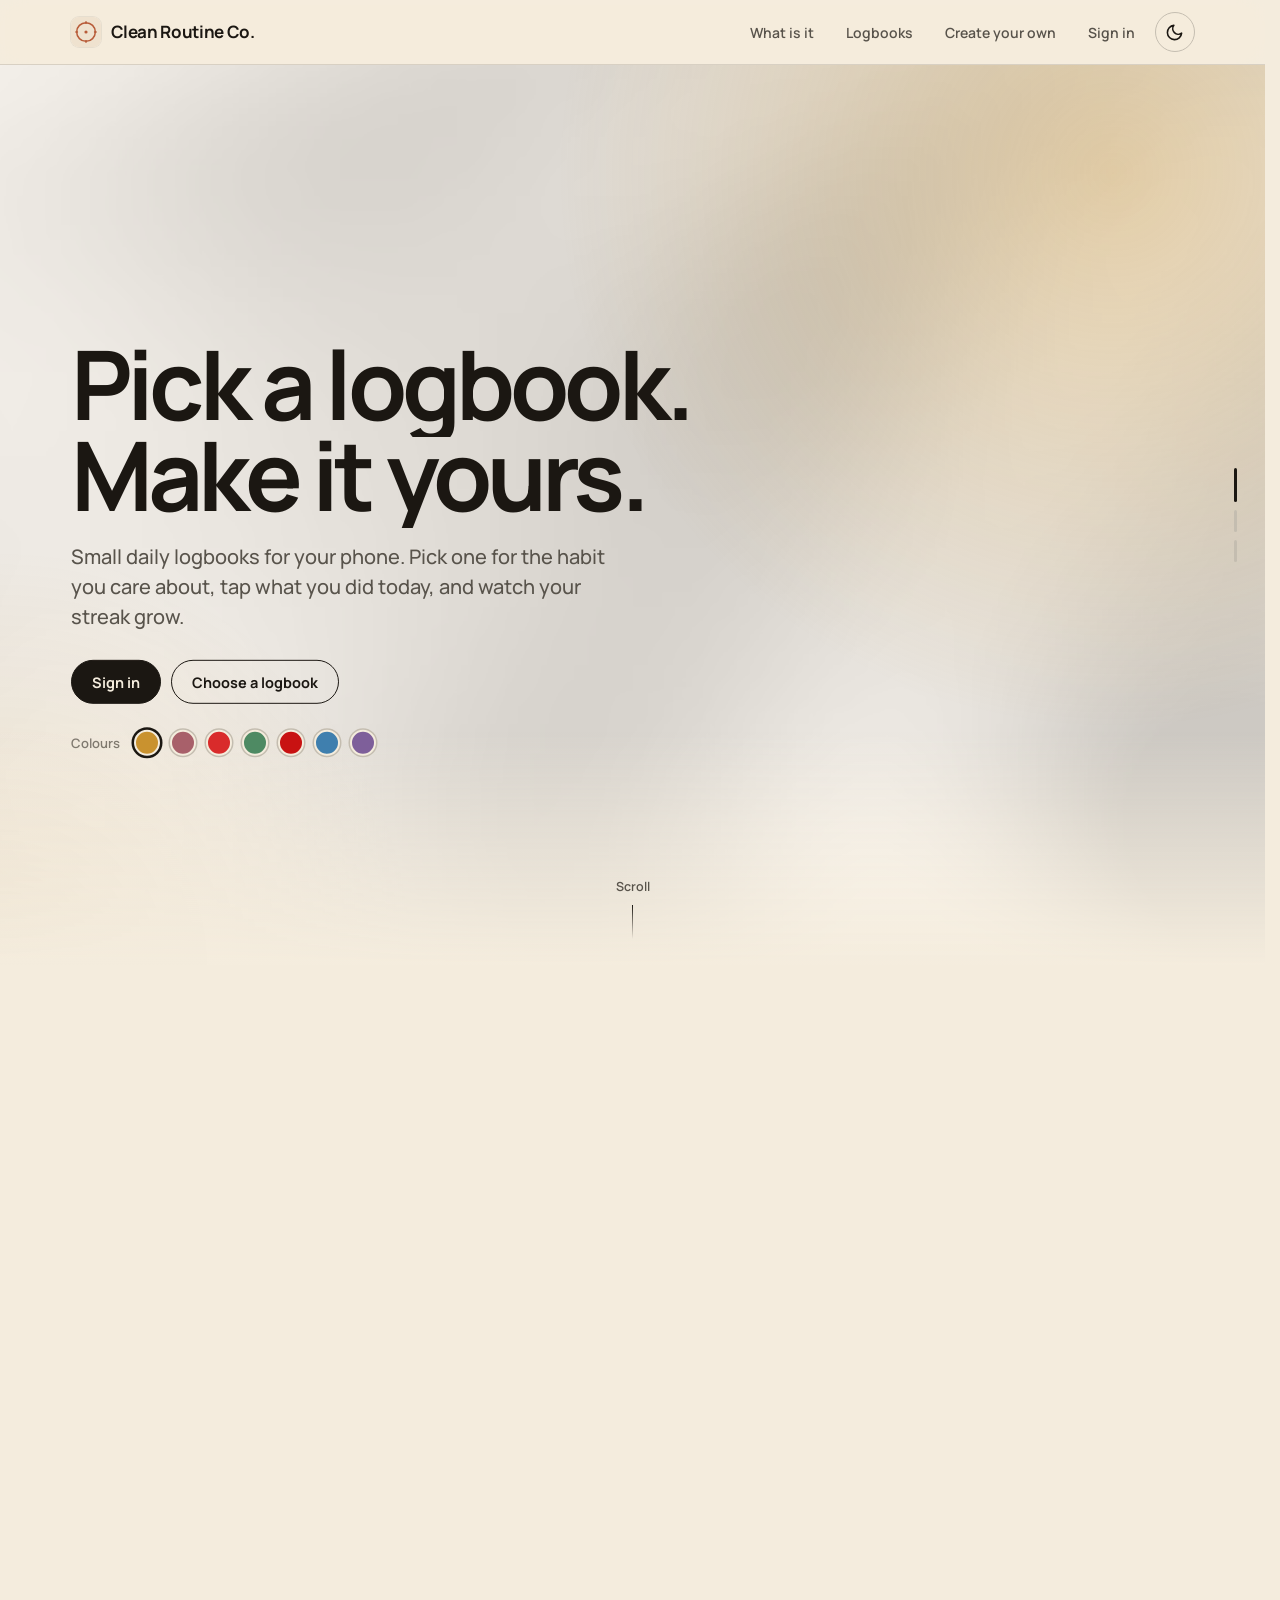
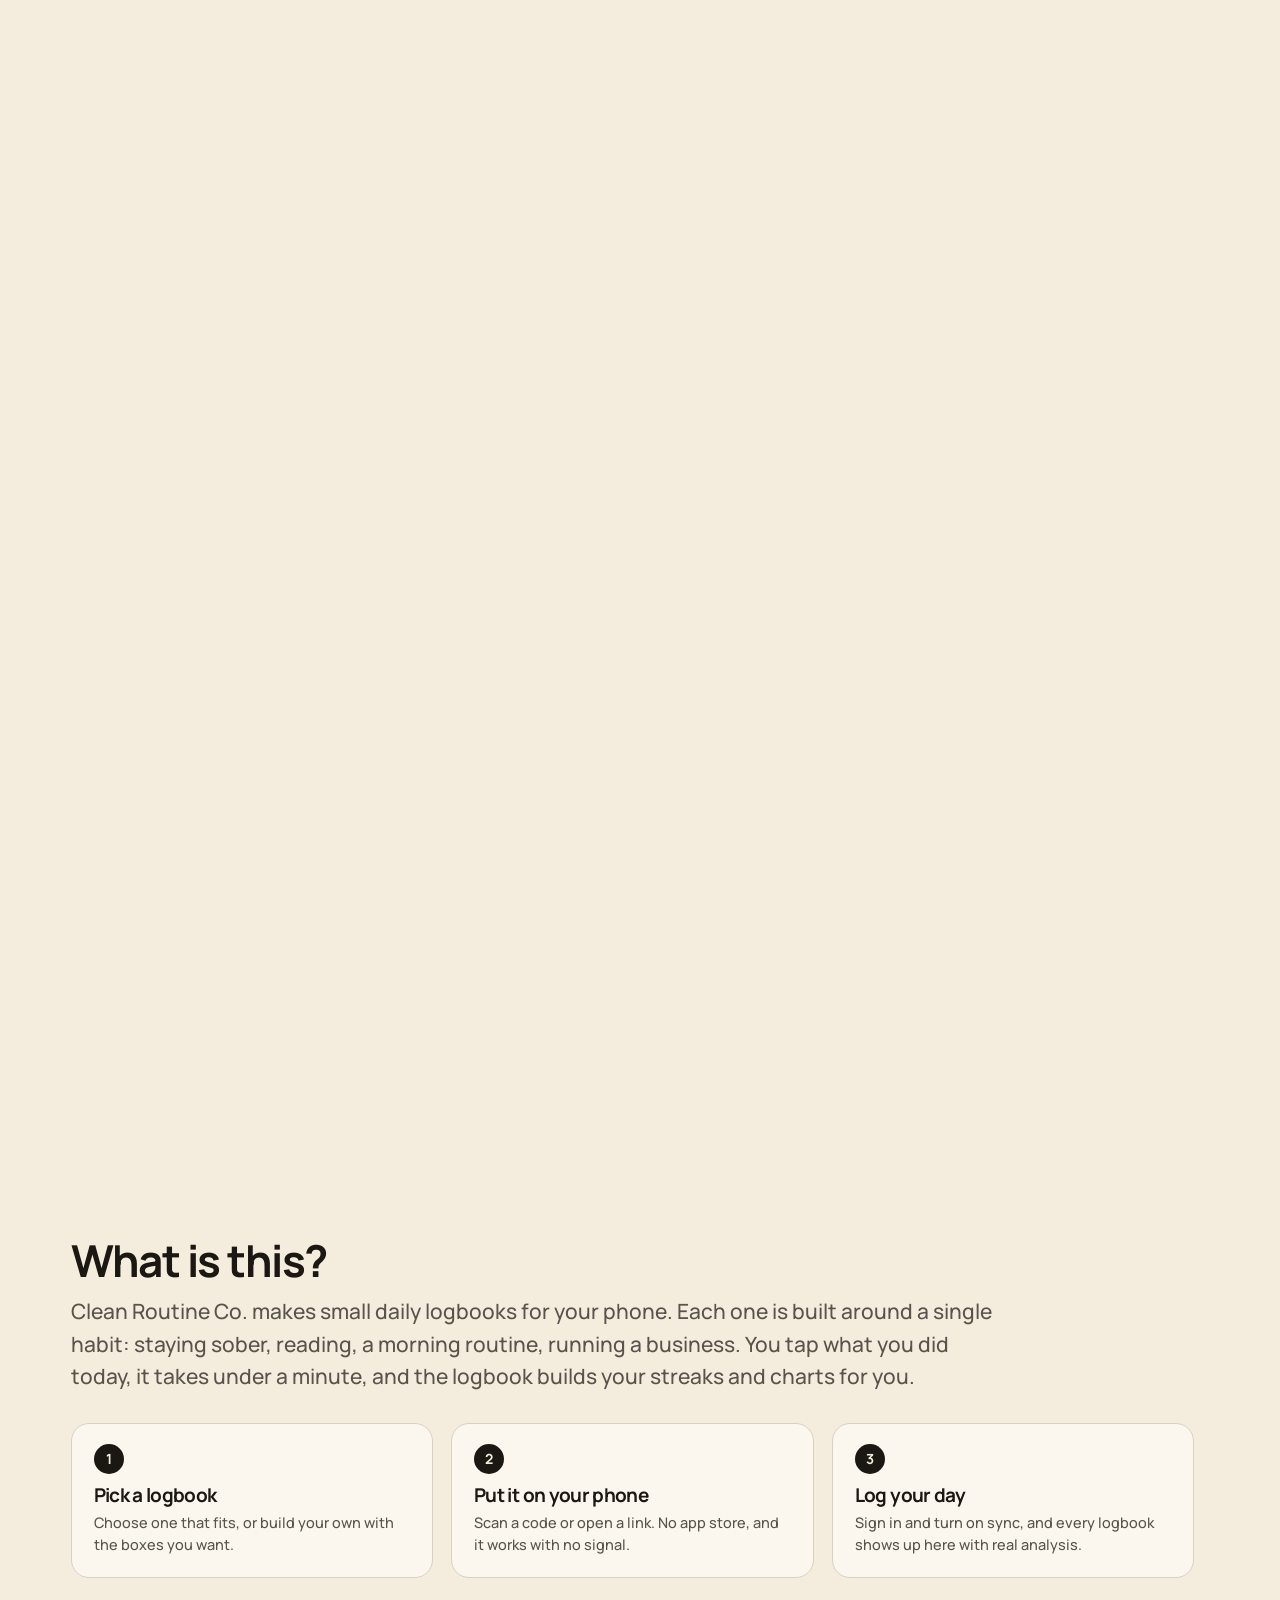
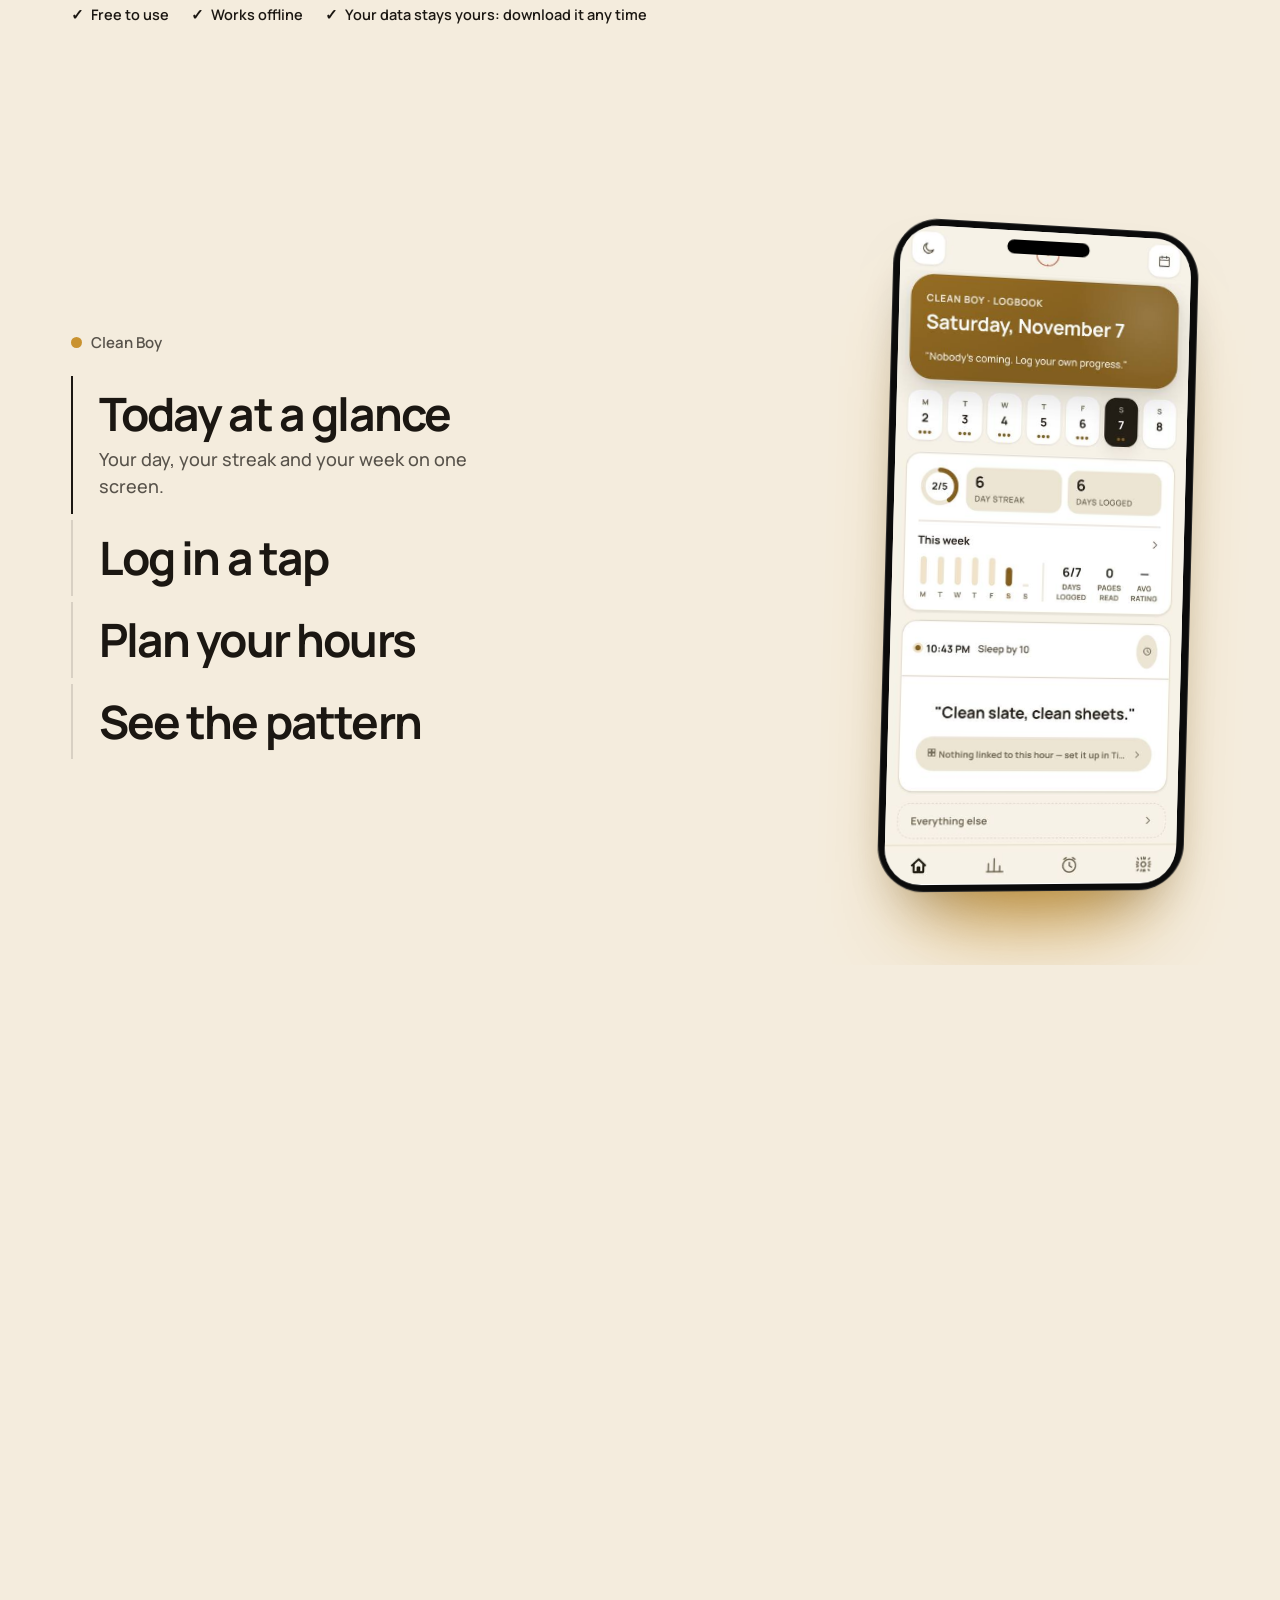
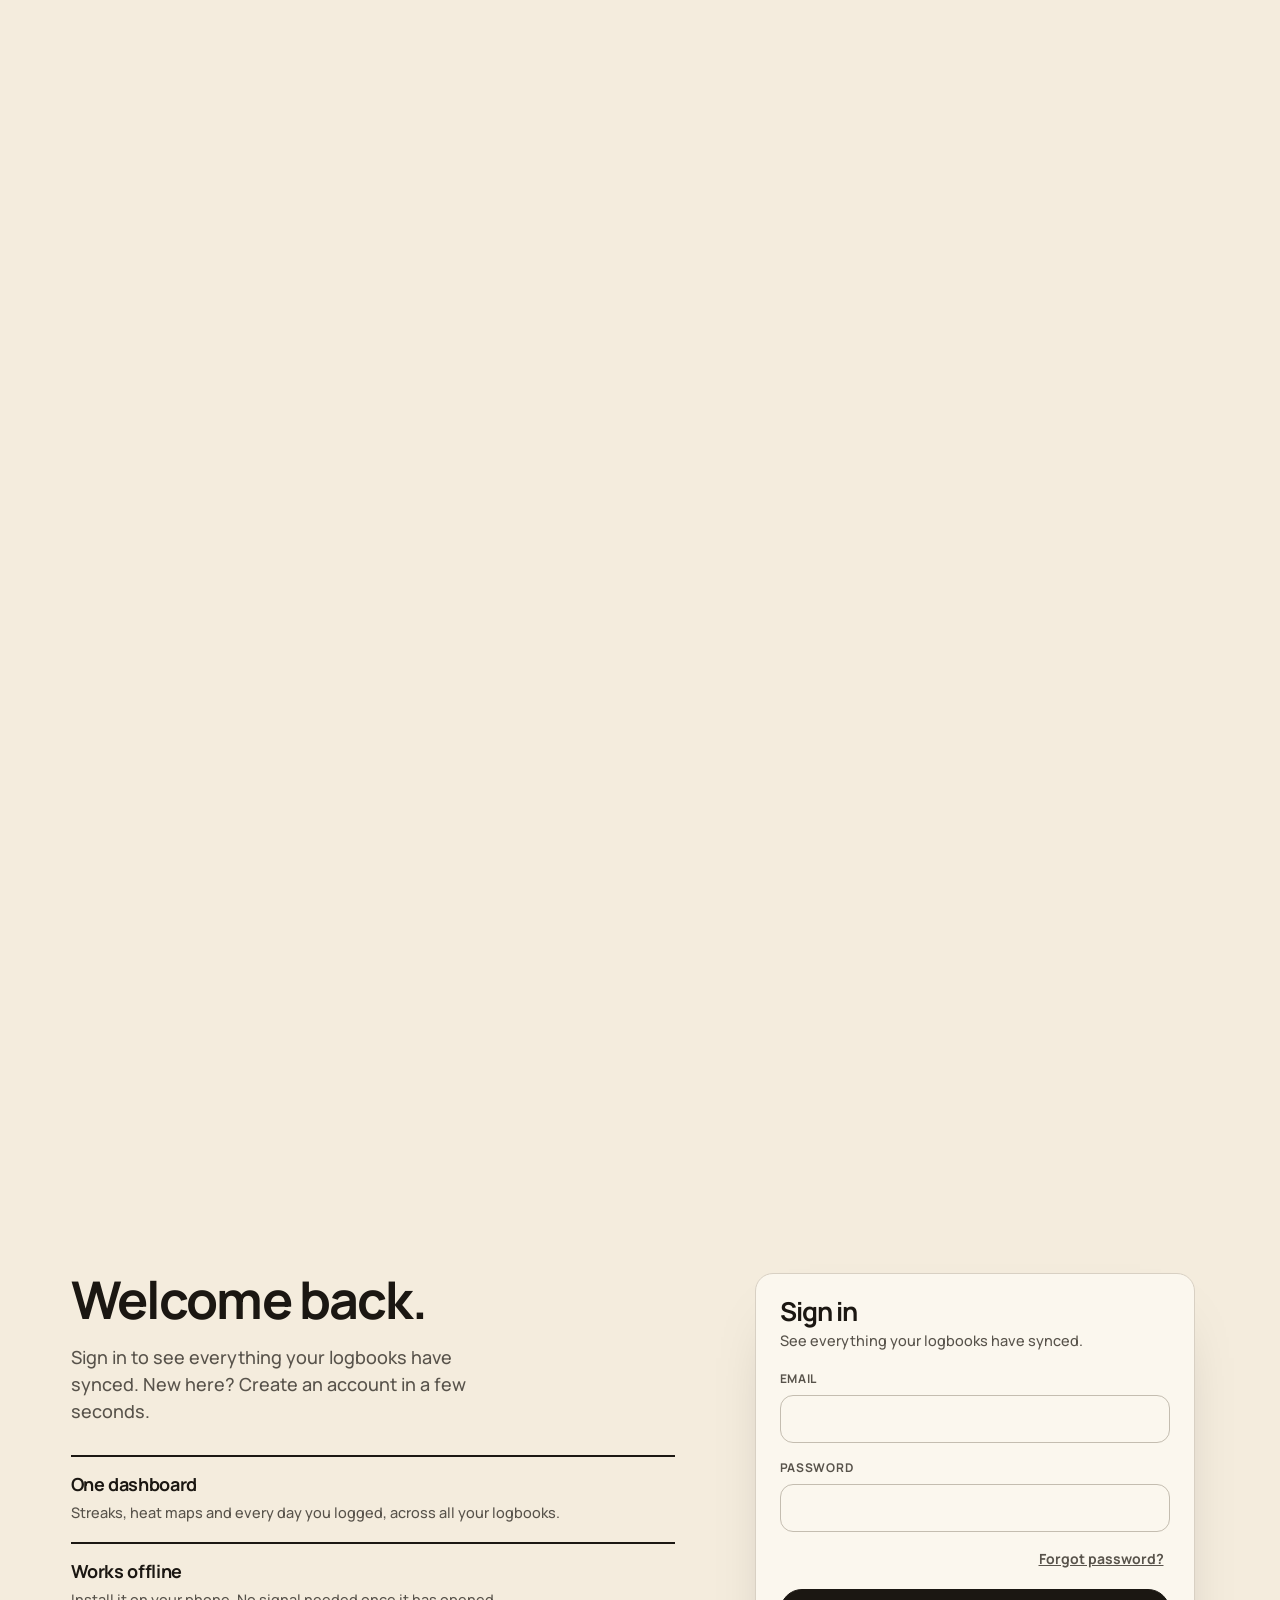
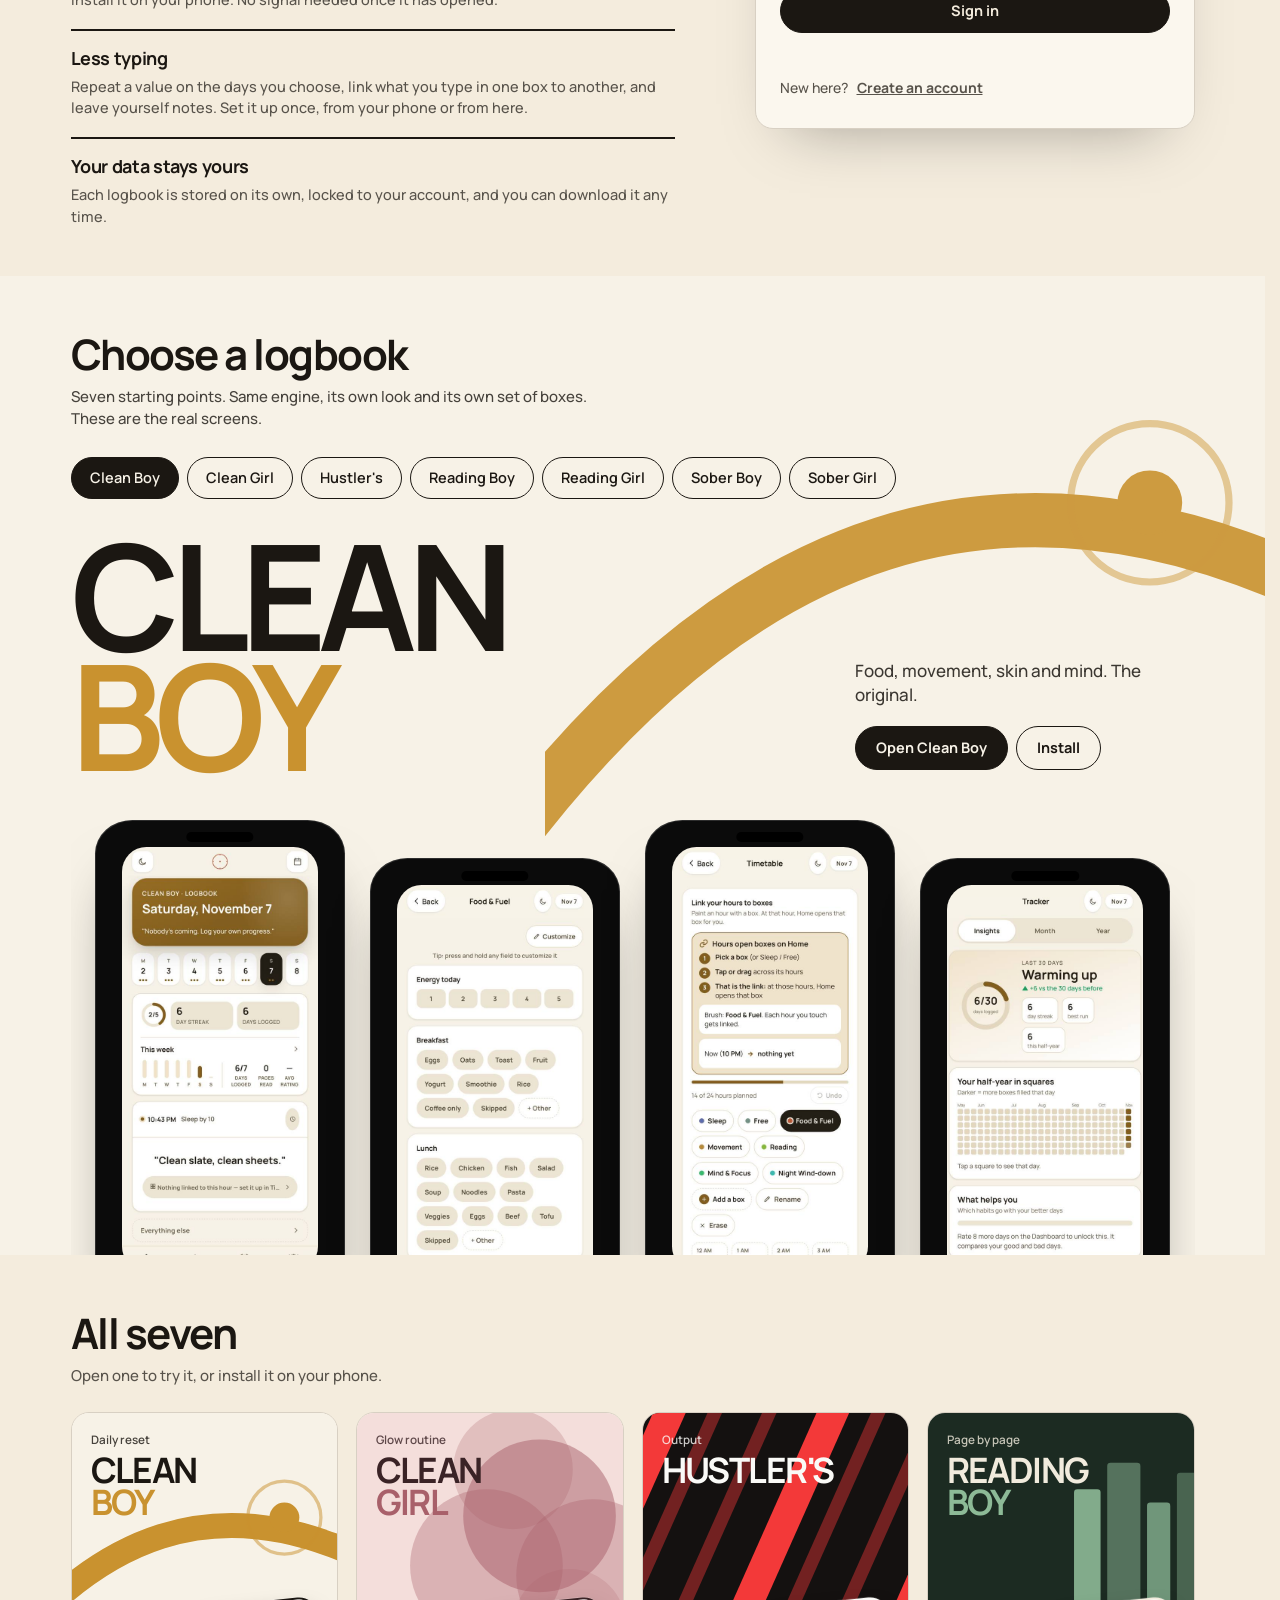
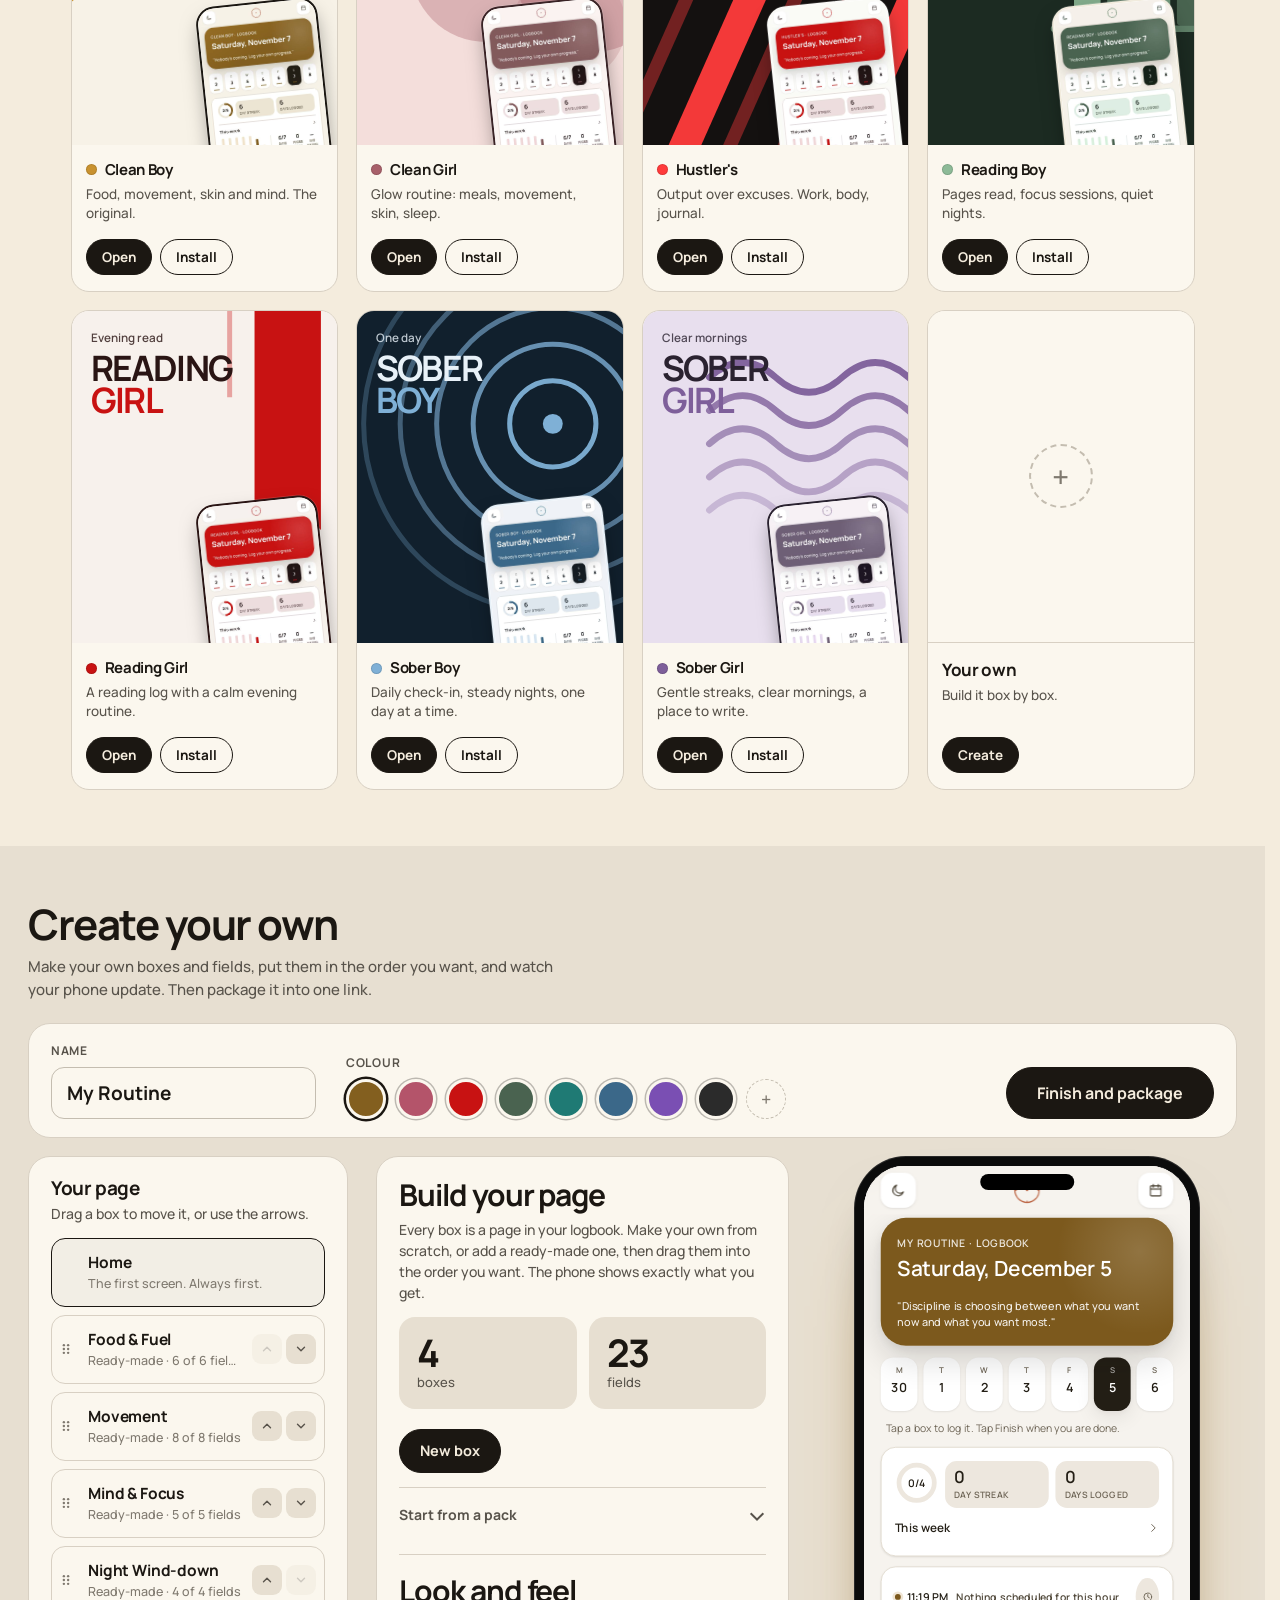
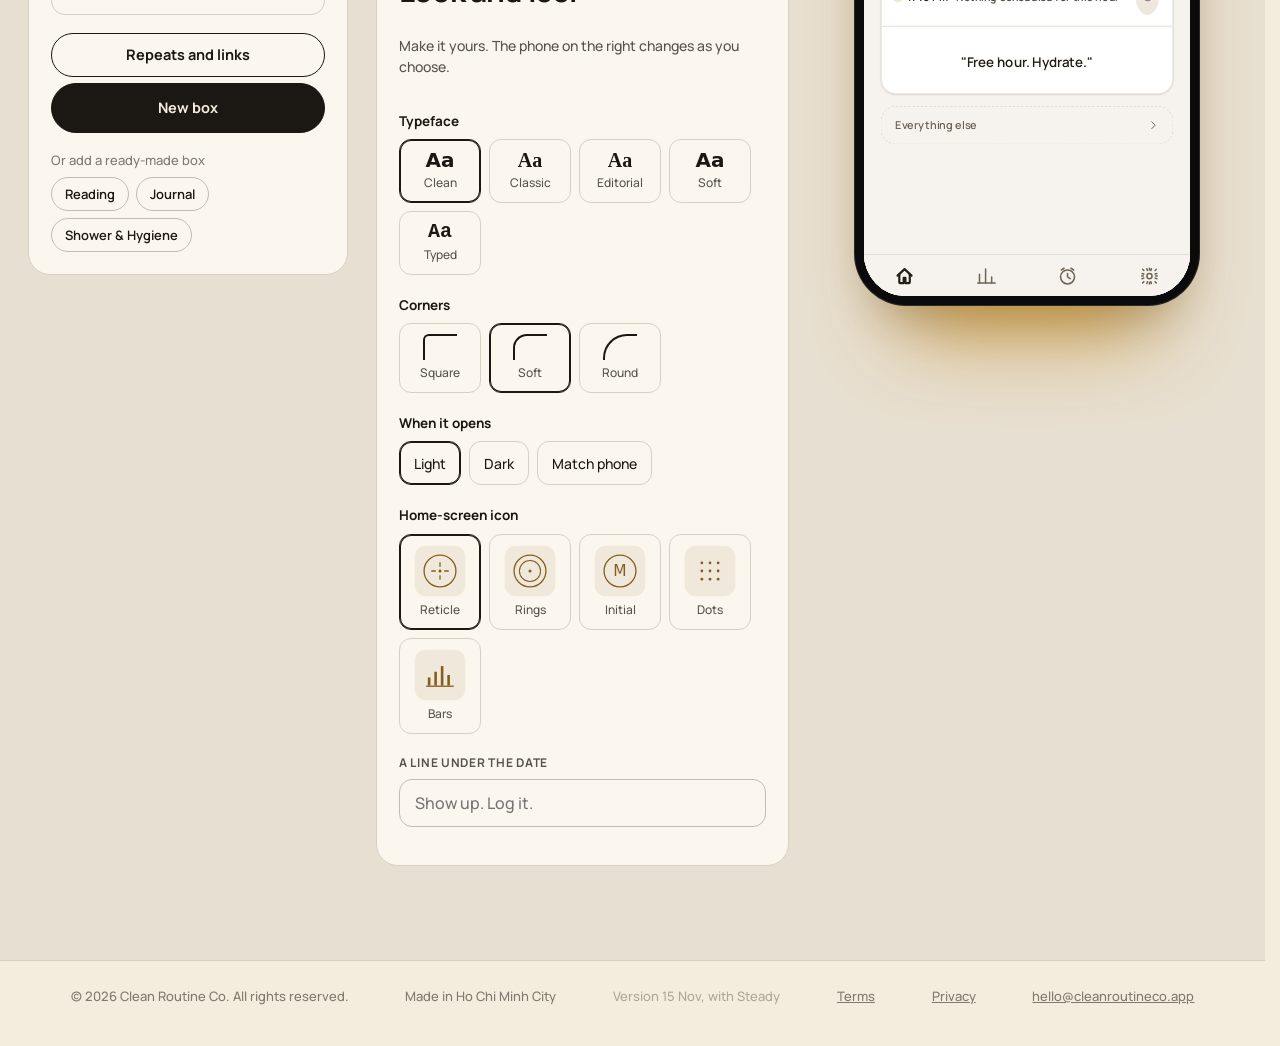
==== commit 85dc7672: "1.2: 80% default size, link picker shows only matching boxes, changelog Co-Authored-By: Claude Sonne" ====
--- a/index.html
+++ b/index.html
@@ -764,9 +764,11 @@
         return h + '</div></div>';
       }
       function pickOthers(){
+        var mine = cfg.fields(S.box).filter(linkable).map(kindOf);
+        var cands = boxes().filter(function(b){ return b.id !== S.box && cfg.fields(b.id).some(function(f){ return linkable(f) && mine.indexOf(kindOf(f)) > -1; }); });
         var h = top('Link ' + bname(S.box) + ' with', true, 'Step 3');
         h += '<div class="fxw-body">' + steps(5, 2) + '<p class="fxw-lead">Pick up to three more boxes. Most links use one.</p>' + err() + '<div class="fxw-list">';
-        h += boxes().filter(function(b){ return b.id !== S.box; }).map(function(b){ var on = S.others.indexOf(b.id) > -1; return '<button type="button" class="fxw-opt' + (on ? ' on' : '') + '" data-a="other" data-id="' + esc(b.id) + '" aria-pressed="' + on + '">' + dot(b.id) + '<b>' + esc(b.name) + '</b><span class="fxw-tick">' + (on ? '&#10003;' : '') + '</span></button>'; }).join('');
+        h += (cands.length ? '' : '<p class="fxw-lead">No other box has a matching field yet. Add a box with the same kind of field (short text, rating, yes/no, number or the same choices) and try again.</p>') + cands.map(function(b){ var on = S.others.indexOf(b.id) > -1; return '<button type="button" class="fxw-opt' + (on ? ' on' : '') + '" data-a="other" data-id="' + esc(b.id) + '" aria-pressed="' + on + '">' + dot(b.id) + '<b>' + esc(b.name) + '</b><span class="fxw-tick">' + (on ? '&#10003;' : '') + '</span></button>'; }).join('');
         h += '</div><button type="button" class="fxw-go" data-a="others-next"' + (S.others.length ? '' : ' disabled') + '>Next</button></div>';
         return h;
       }
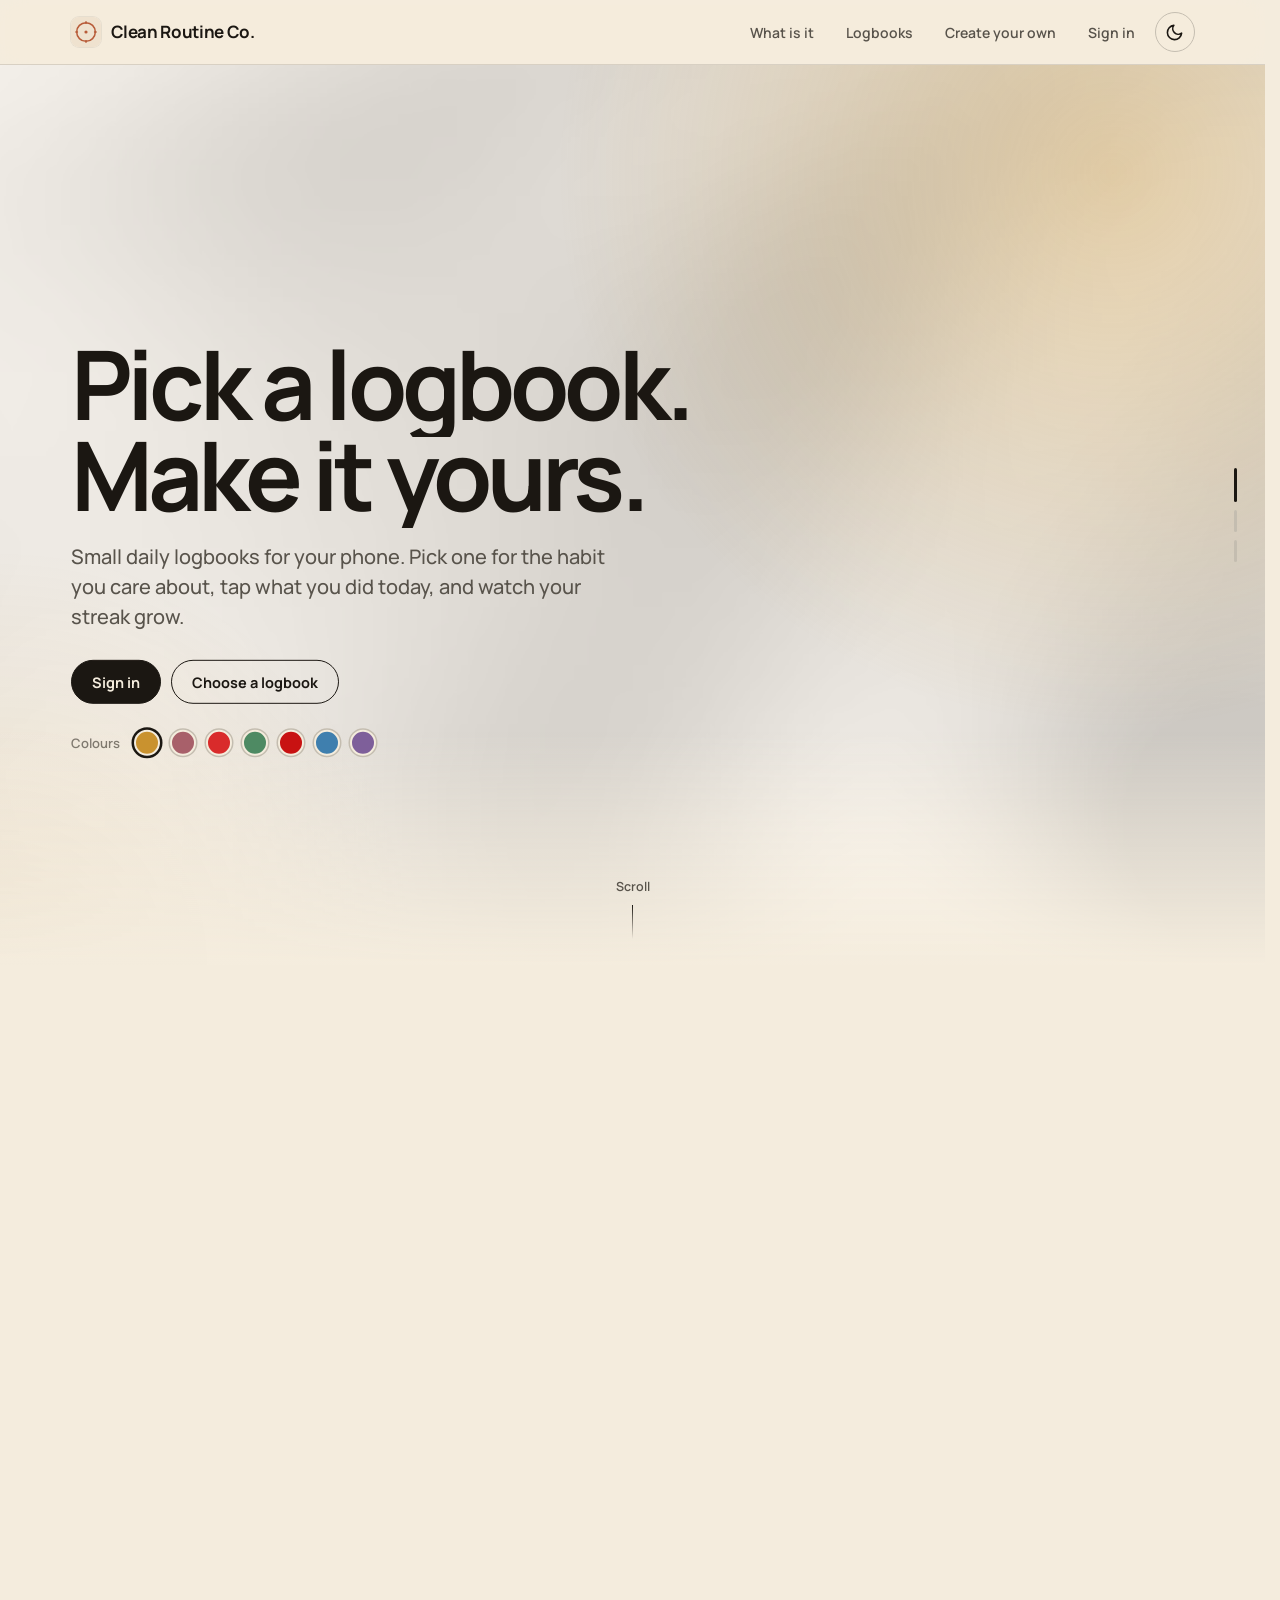
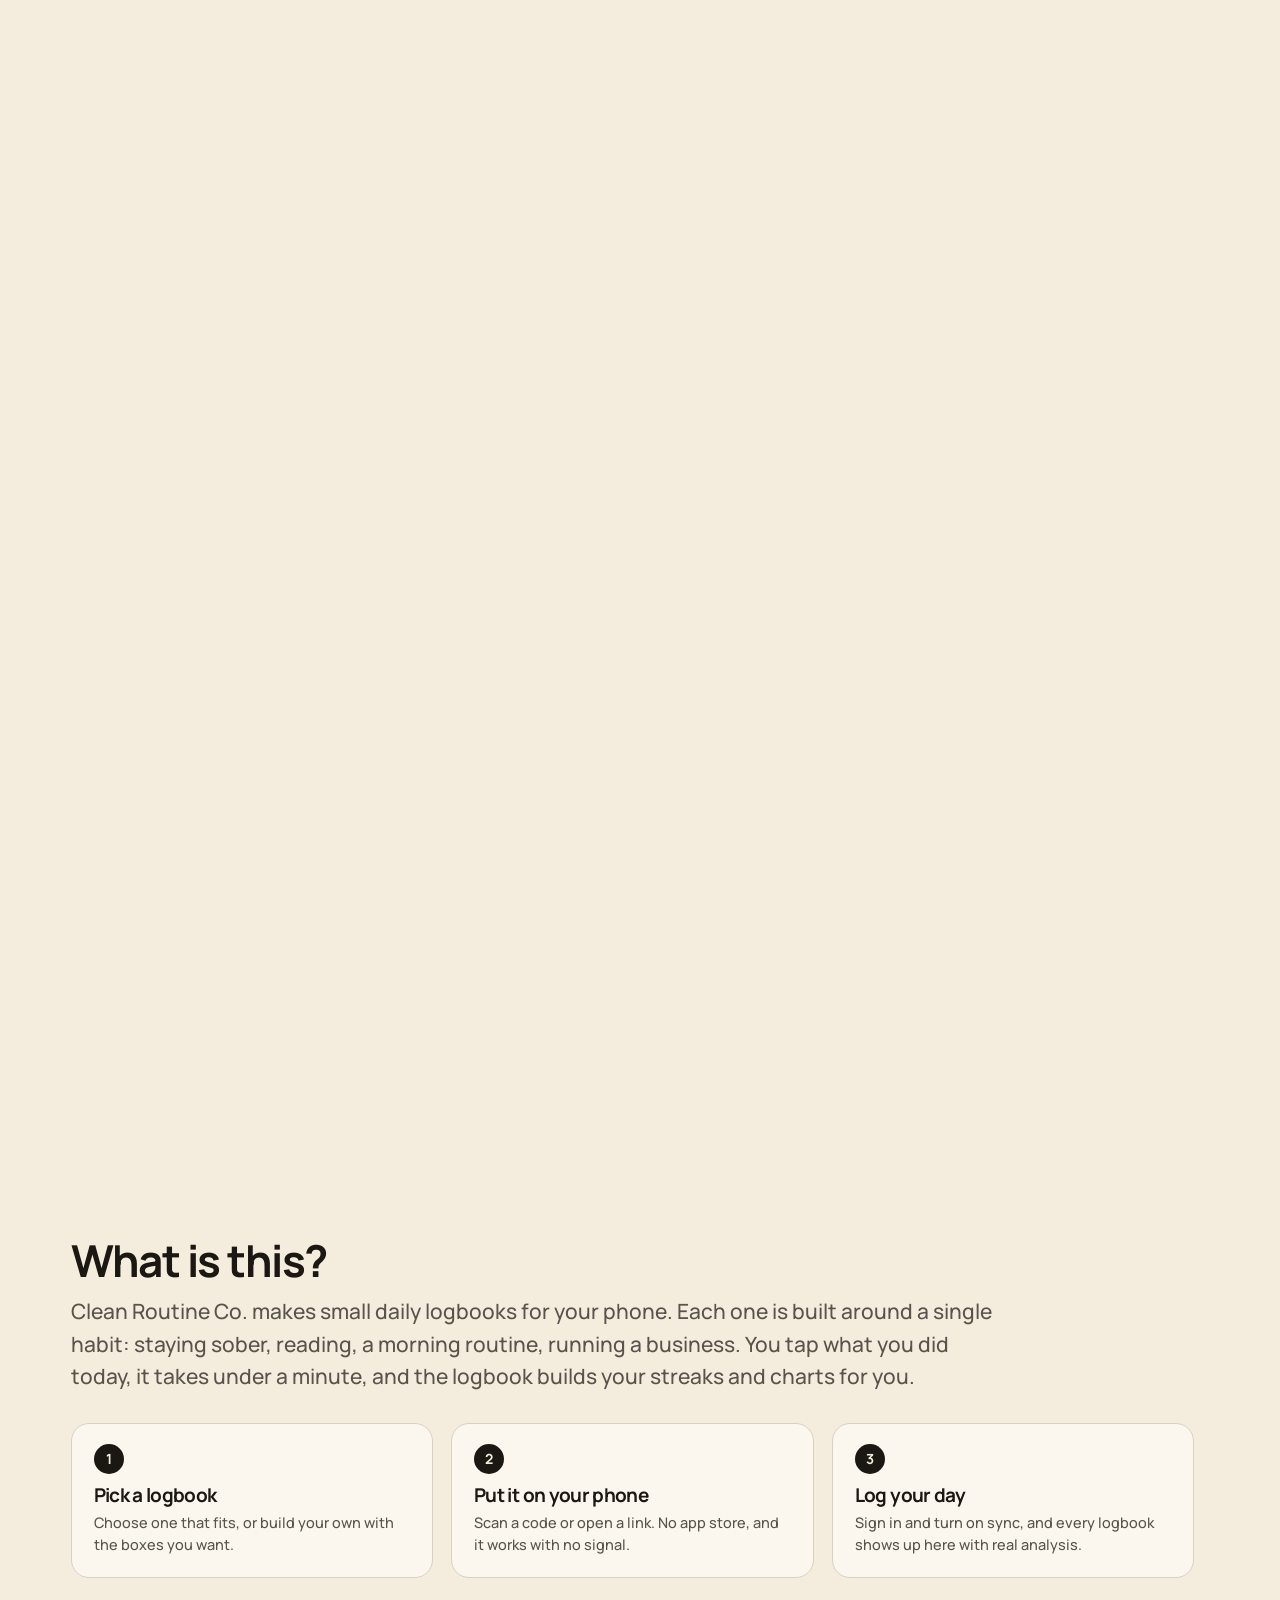
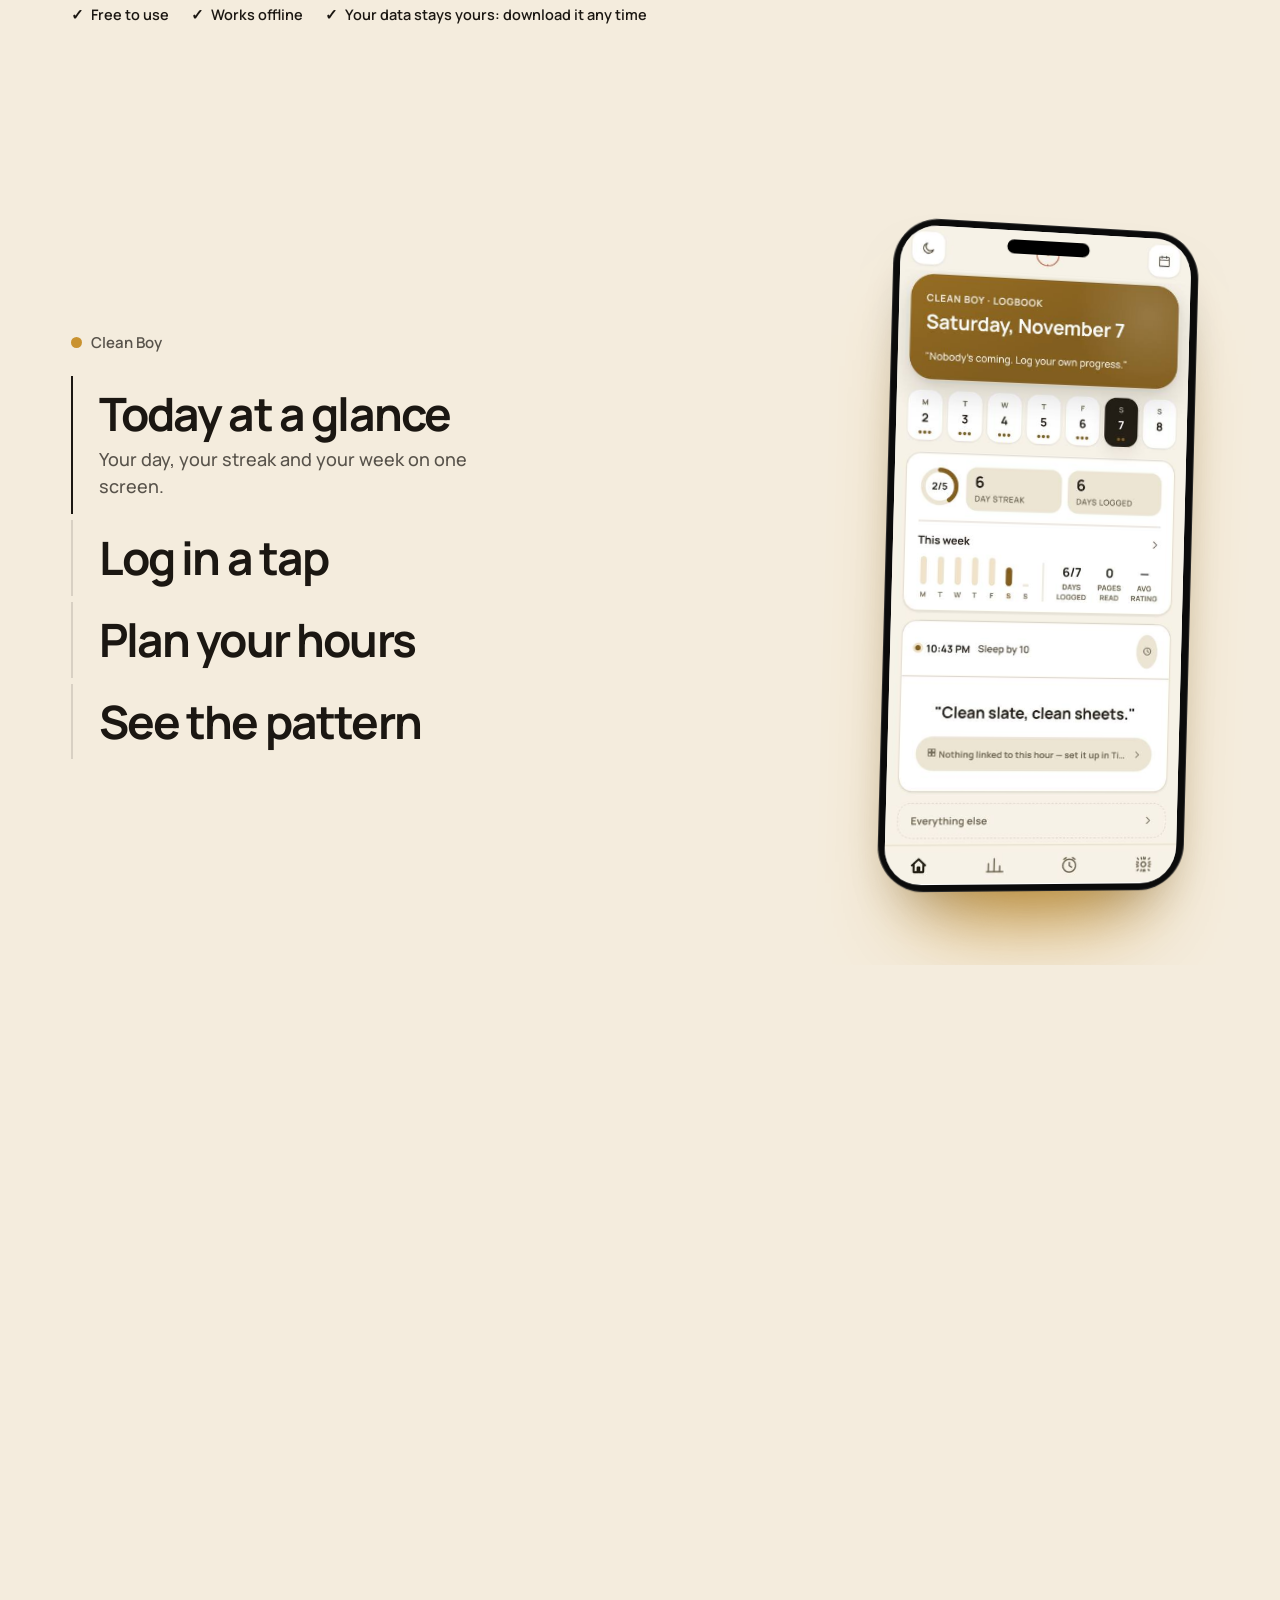
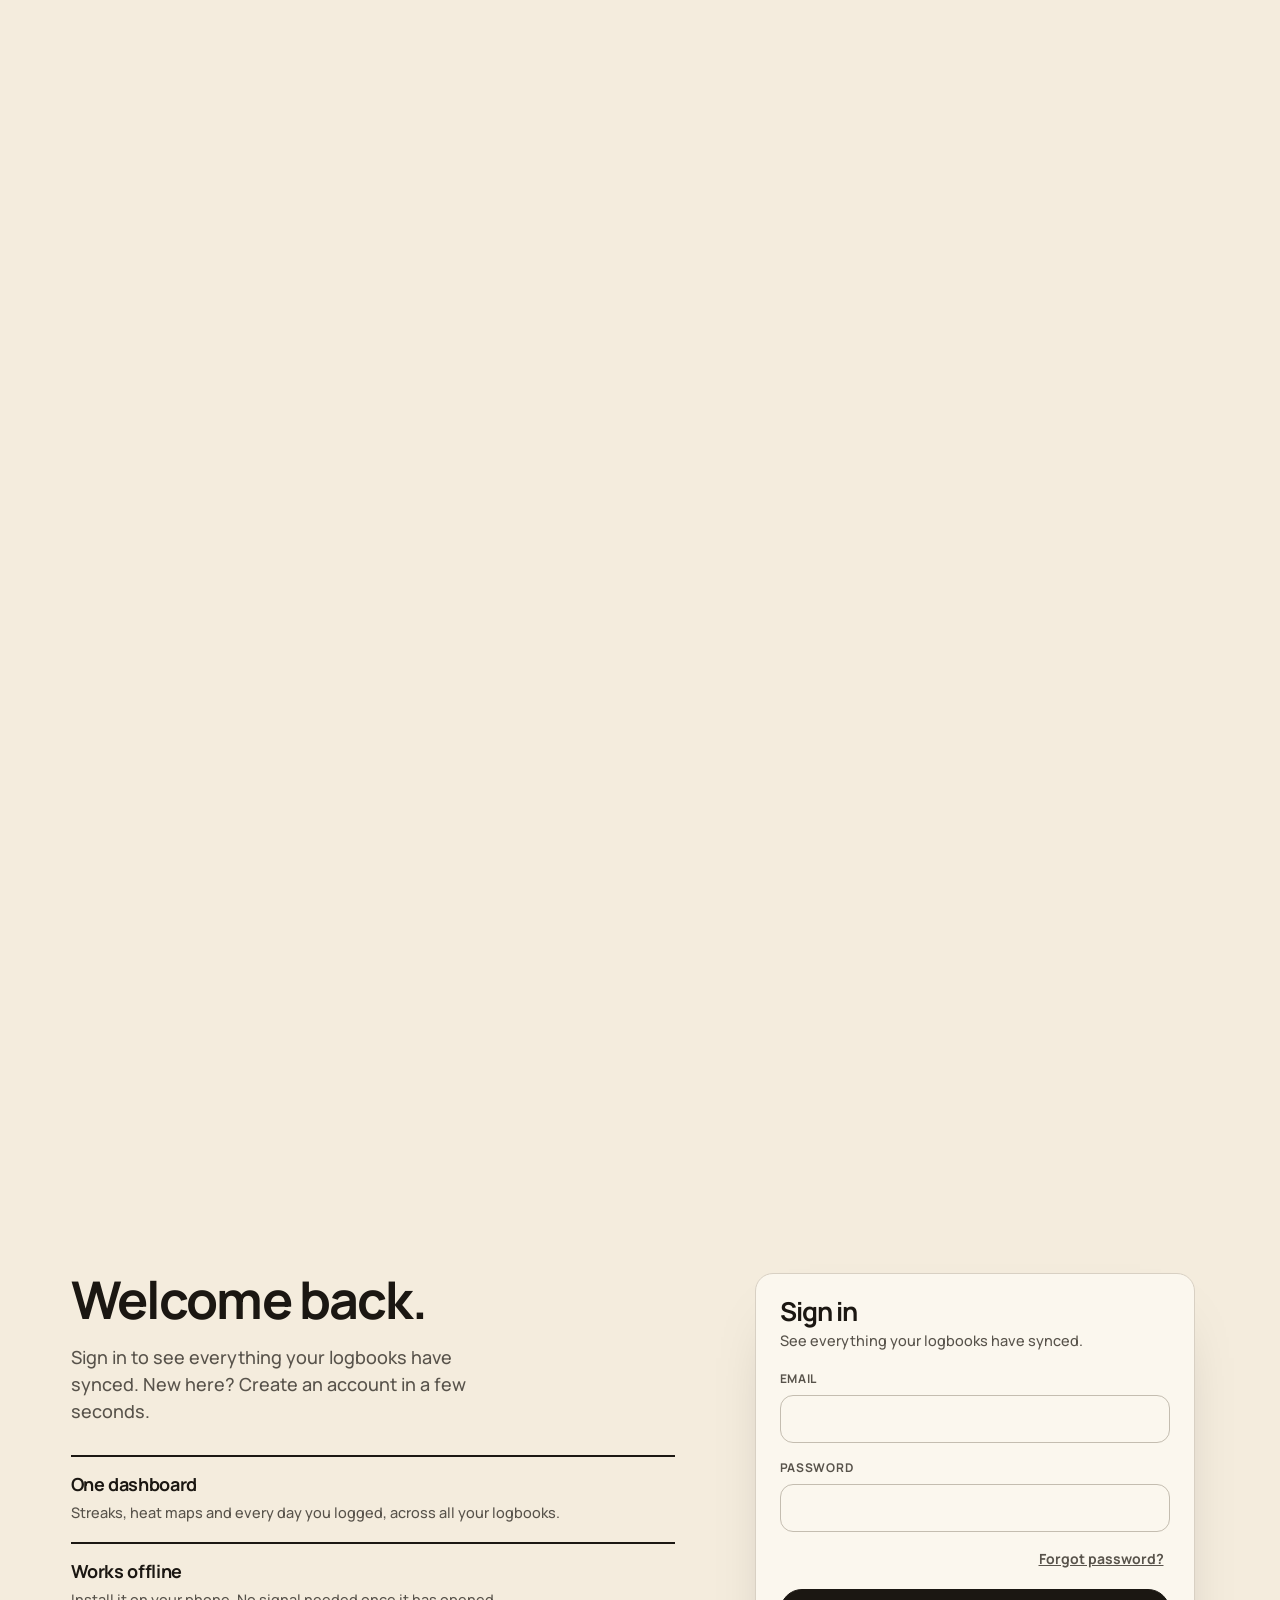
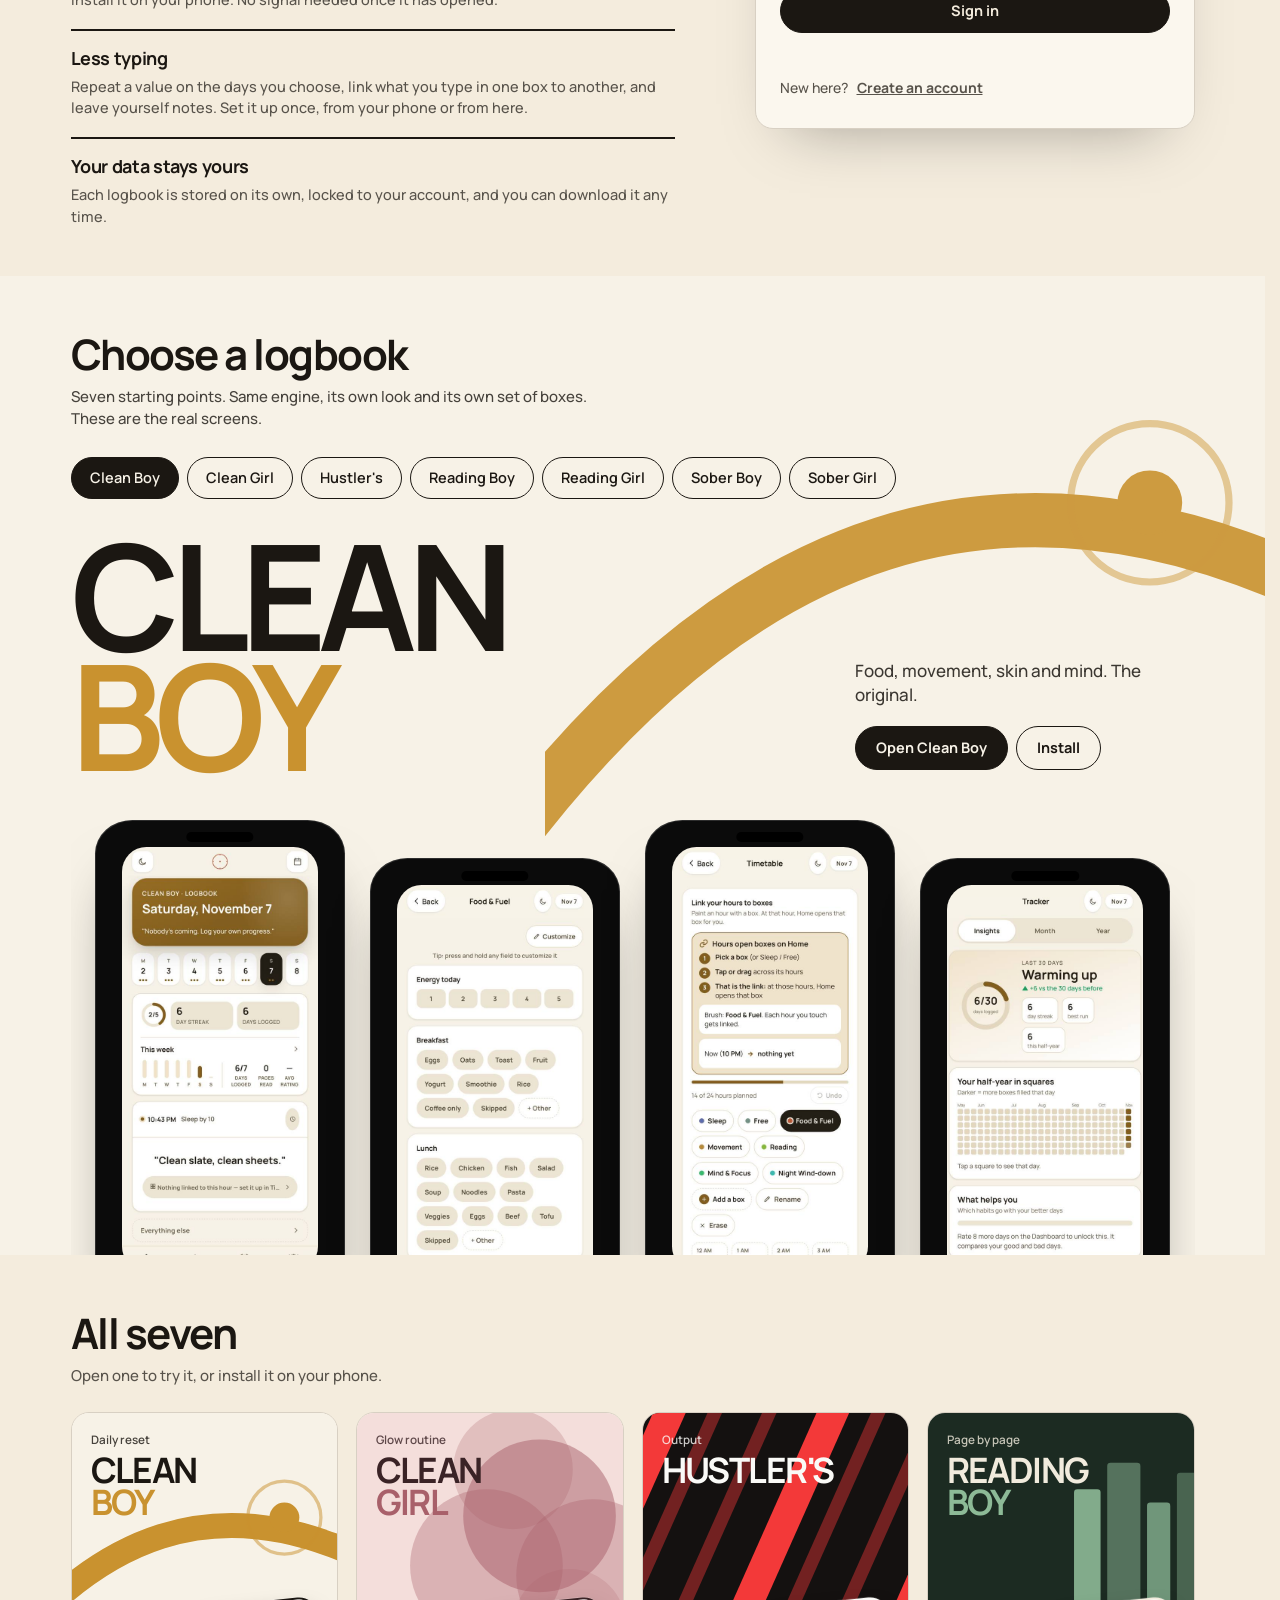
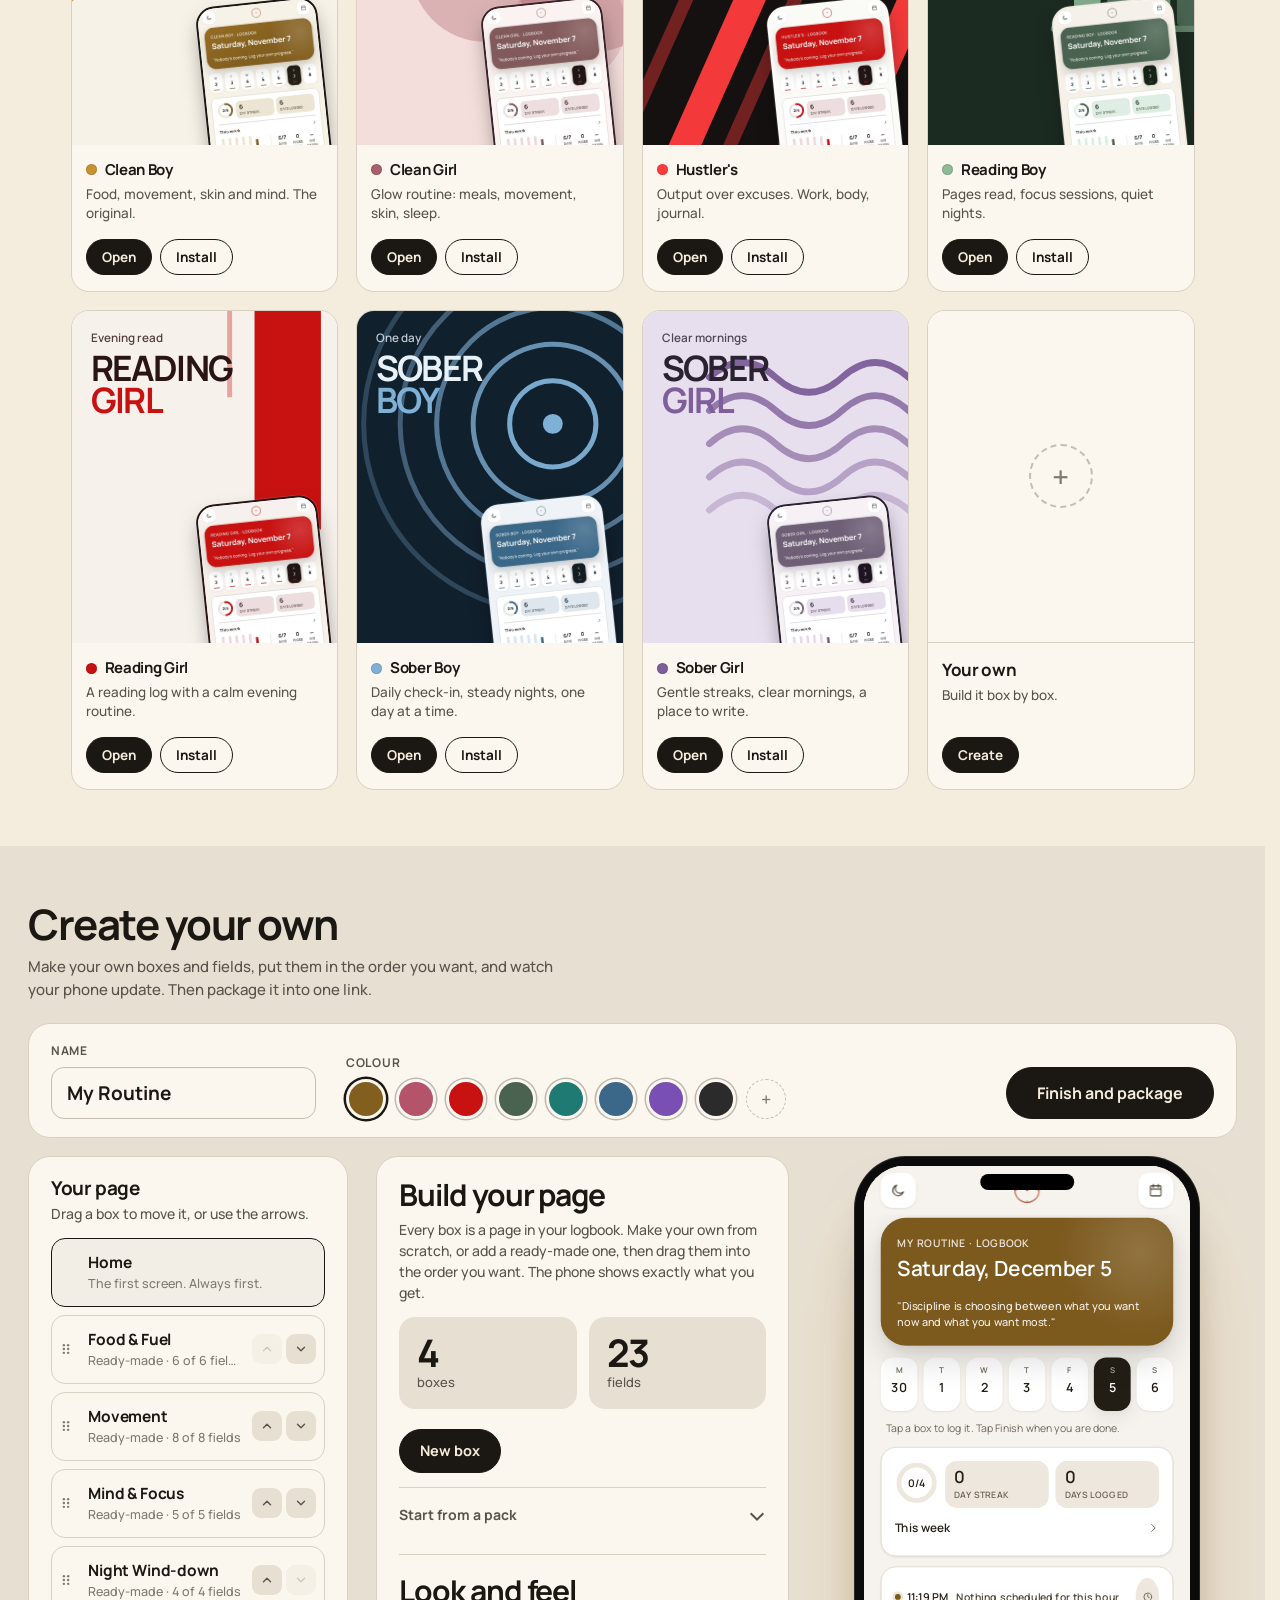
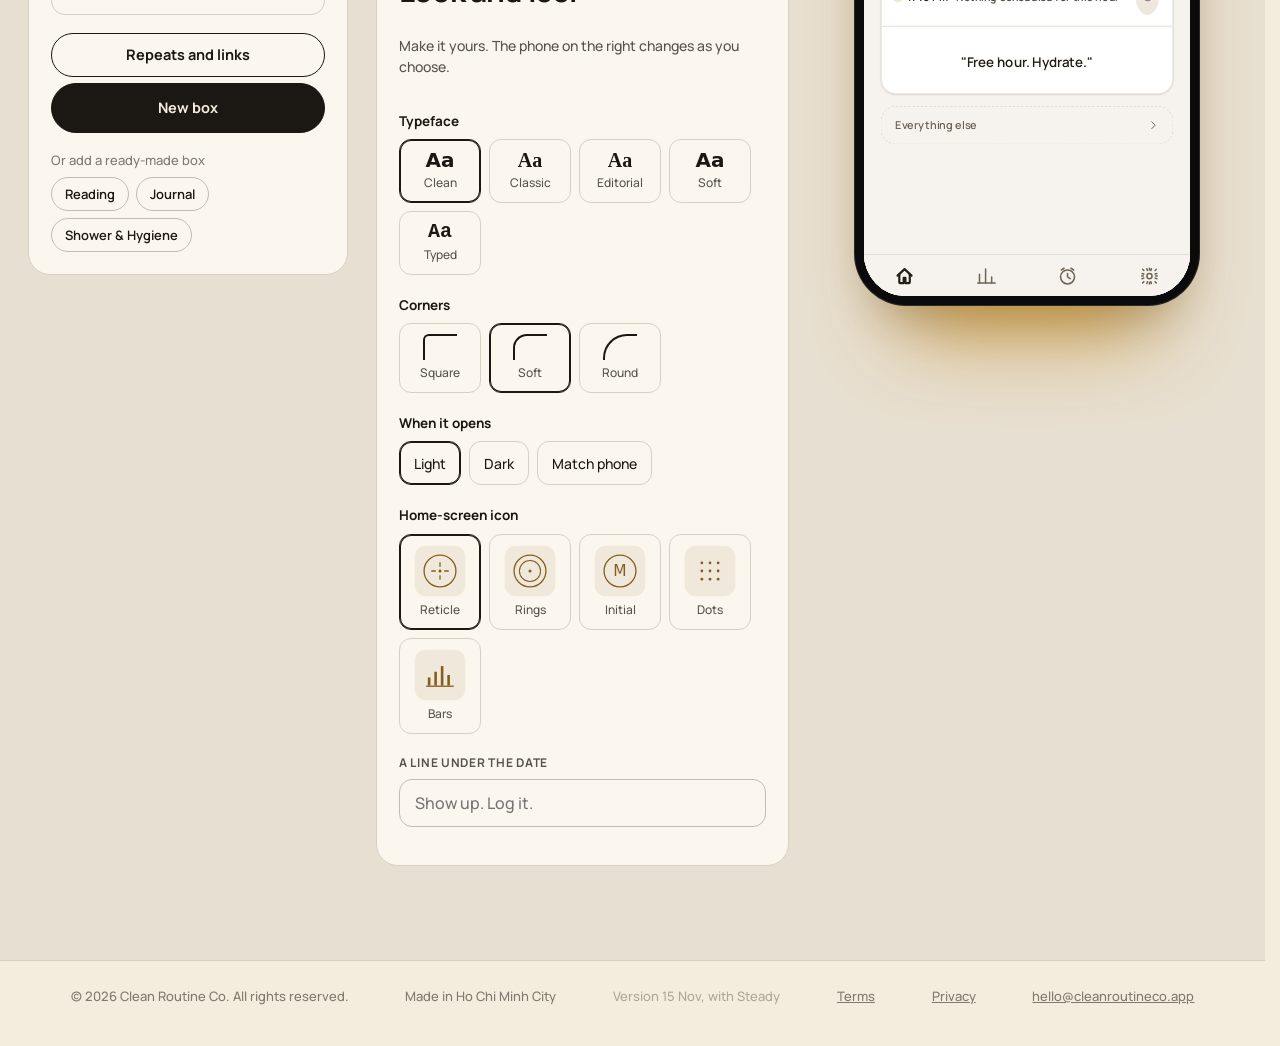
==== commit 0a81b9c6: "1.2: more satisfying finish animation for links and repeats Co-Authored-By: Claude Sonnet 5.5 <norep" ====
--- a/index.html
+++ b/index.html
@@ -618,14 +618,14 @@
 .fxw-fin{text-align:center;padding-top:24px}
 .fxw-fin h2{margin:14px 0 4px;font-size:26px}
 .fxw-ring{position:relative;width:104px;height:104px;margin:0 auto}
-.fxw-ring svg{width:104px;height:104px;fill:none;stroke:var(--c);stroke-width:3.5;stroke-linecap:round;stroke-linejoin:round}
-.fxw-ring circle{stroke-dasharray:145;stroke-dashoffset:145;animation:fxDraw .6s ease forwards}
-.fxw-ring path{stroke-dasharray:40;stroke-dashoffset:40;animation:fxDraw .4s .5s ease forwards}
-.fxw-conf i{position:absolute;left:50%;top:50%;width:8px;height:8px;border-radius:50%;opacity:0;animation:fxBurst .9s calc(.55s + var(--d)) ease-out forwards}
+.fxw-ring svg{position:relative;width:104px;height:104px;fill:none;stroke:#fff;stroke-width:4;stroke-linecap:round;stroke-linejoin:round;overflow:visible}
+.fxw-ring circle.bg{fill:var(--c);stroke:none;stroke-dasharray:none;stroke-dashoffset:0;transform-origin:center;animation:fxPop .55s cubic-bezier(.34,1.56,.64,1) both}
+.fxw-ring path{stroke-dasharray:40;stroke-dashoffset:40;animation:fxDraw .35s .38s cubic-bezier(.5,0,.2,1) forwards}
+.fxw-conf i{position:absolute;left:50%;top:50%;width:8px;height:8px;margin:-4px;border-radius:50%;opacity:0;animation:fxBurst 1.15s calc(.34s + var(--d)) cubic-bezier(.2,.7,.3,1) forwards}.fxw-conf i.strip{width:5px;height:12px;border-radius:2px;margin:-6px -2.5px}.fxw-conf i.bit{width:6px;height:6px;border-radius:1.5px;margin:-3px}.fxw-pulse{position:absolute;inset:0;border-radius:50%;border:3px solid var(--c);opacity:0;animation:fxPulse .8s .3s ease-out forwards}.fxw-pulse.p2{animation-delay:.48s}.fxw-fin h2,.fxw-fin .fxw-lead,.fxw-fin .fxw-go,.fxw-fin .fxw-alt{opacity:0;animation:fxRise .45s cubic-bezier(.2,.8,.3,1) forwards}.fxw-fin h2{animation-delay:.5s}.fxw-fin .fxw-lead{animation-delay:.6s}.fxw-fin .fxw-go{animation-delay:.85s}.fxw-fin .fxw-alt{animation-delay:.92s}.fxw-fin .fxw-bars{transform-origin:left;transform:scaleX(0);animation:fxGrow .6s .7s cubic-bezier(.3,.7,.2,1) forwards}
 .fxw-bars{height:6px;border-radius:3px;margin:16px auto 0;max-width:200px}
 @keyframes fxDraw{to{stroke-dashoffset:0}}
-@keyframes fxBurst{0%{opacity:1;transform:rotate(var(--a)) translateY(0)}100%{opacity:0;transform:rotate(var(--a)) translateY(-70px) scale(.5)}}
-@media (prefers-reduced-motion:reduce){.fxw-ring circle,.fxw-ring path{animation:none;stroke-dashoffset:0}.fxw-conf{display:none}.fx-pop{animation:none}}
+@keyframes fxBurst{0%{opacity:1;transform:translate(0,0) rotate(0) scale(.4)}18%{opacity:1;transform:translate(calc(var(--x)*.8),calc(var(--y)*.8)) rotate(calc(var(--r)*.5)) scale(1.1)}100%{opacity:0;transform:translate(var(--x),calc(var(--y) + 70px)) rotate(var(--r)) scale(.7)}}@keyframes fxPop{0%{transform:scale(0)}100%{transform:scale(1)}}@keyframes fxPulse{0%{opacity:.55;transform:scale(1)}100%{opacity:0;transform:scale(1.9)}}@keyframes fxRise{from{opacity:0;transform:translateY(10px)}to{opacity:1;transform:none}}@keyframes fxGrow{to{transform:scaleX(1)}}
+@media (prefers-reduced-motion:reduce){.fxw-ring circle,.fxw-ring path{animation:none;stroke-dashoffset:0}.fxw-conf,.fxw-pulse{display:none}.fxw-fin h2,.fxw-fin .fxw-lead,.fxw-fin .fxw-go,.fxw-fin .fxw-alt,.fxw-fin .fxw-bars{animation:none;opacity:1;transform:none}.fx-pop{animation:none}}
 
 .fxs .fxw-top{position:static;background:transparent;padding-top:6px}
 .fxs .fxw{padding:0;min-height:0}
@@ -806,9 +806,10 @@
       }
       function done(){
         var cols = S.feat === 'link' ? [S.box].concat(S.others).map(cfg.color) : [cfg.color(S.box)], conf = '';
-        for(var i = 0; i < 16; i++) conf += '<i style="--a:' + (i * 22.5) + 'deg;--d:' + (i % 4) * 40 + 'ms;background:' + cols[i % cols.length] + '"></i>';
+        for(var i = 0; i < 28; i++){ var an = (i / 28) * 6.2832 + (i % 3) * .21, dist = 70 + (i * 37 % 60), sh = i % 3 === 0 ? 'strip' : i % 3 === 1 ? 'dot' : 'bit'; conf += '<i class="' + sh + '" style="--x:' + Math.round(Math.cos(an) * dist) + 'px;--y:' + Math.round(Math.sin(an) * dist - 30) + 'px;--r:' + (i * 83 % 360) + 'deg;--d:' + (i % 5) * 35 + 'ms;background:' + cols[i % cols.length] + '"></i>'; }
+        try { if(navigator.vibrate) navigator.vibrate(18); } catch(e){}
         var line = S.feat === 'link' ? [S.box].concat(S.others).map(bname).join(' and ') + ' are linked.' : bname(S.box) + ': ' + (S.field ? S.field.l : '') + ' will fill in ' + daysText(S.days) + '.';
-        return top('All set', false, '') + '<div class="fxw-body fxw-fin"><div class="fxw-ring" style="--c:' + cols[0] + '"><svg viewBox="0 0 52 52" aria-hidden="true"><circle cx="26" cy="26" r="23"/><path d="M15 27l8 8 15-17"/></svg><span class="fxw-conf" aria-hidden="true">' + conf + '</span></div><h2>Done</h2><p class="fxw-lead">' + esc(line) + '</p><div class="fxw-bars" style="background:' + grad(cols) + '"></div><button type="button" class="fxw-go" data-a="new">Set up another</button><button type="button" class="fxw-alt" data-a="home">See everything</button></div>';
+        return top('All set', false, '') + '<div class="fxw-body fxw-fin"><div class="fxw-ring" style="--c:' + cols[0] + '"><b class="fxw-pulse"></b><b class="fxw-pulse p2"></b><svg viewBox="0 0 52 52" aria-hidden="true"><circle class="bg" cx="26" cy="26" r="25"/><path d="M15 27l8 8 15-17"/></svg><span class="fxw-conf" aria-hidden="true">' + conf + '</span></div><h2>Done</h2><p class="fxw-lead">' + esc(line) + '</p><div class="fxw-bars" style="background:' + grad(cols) + '"></div><button type="button" class="fxw-go" data-a="new">Set up another</button><button type="button" class="fxw-alt" data-a="home">See everything</button></div>';
       }
       function noteForm(){
         var h = top('Note for yourself', true, '');
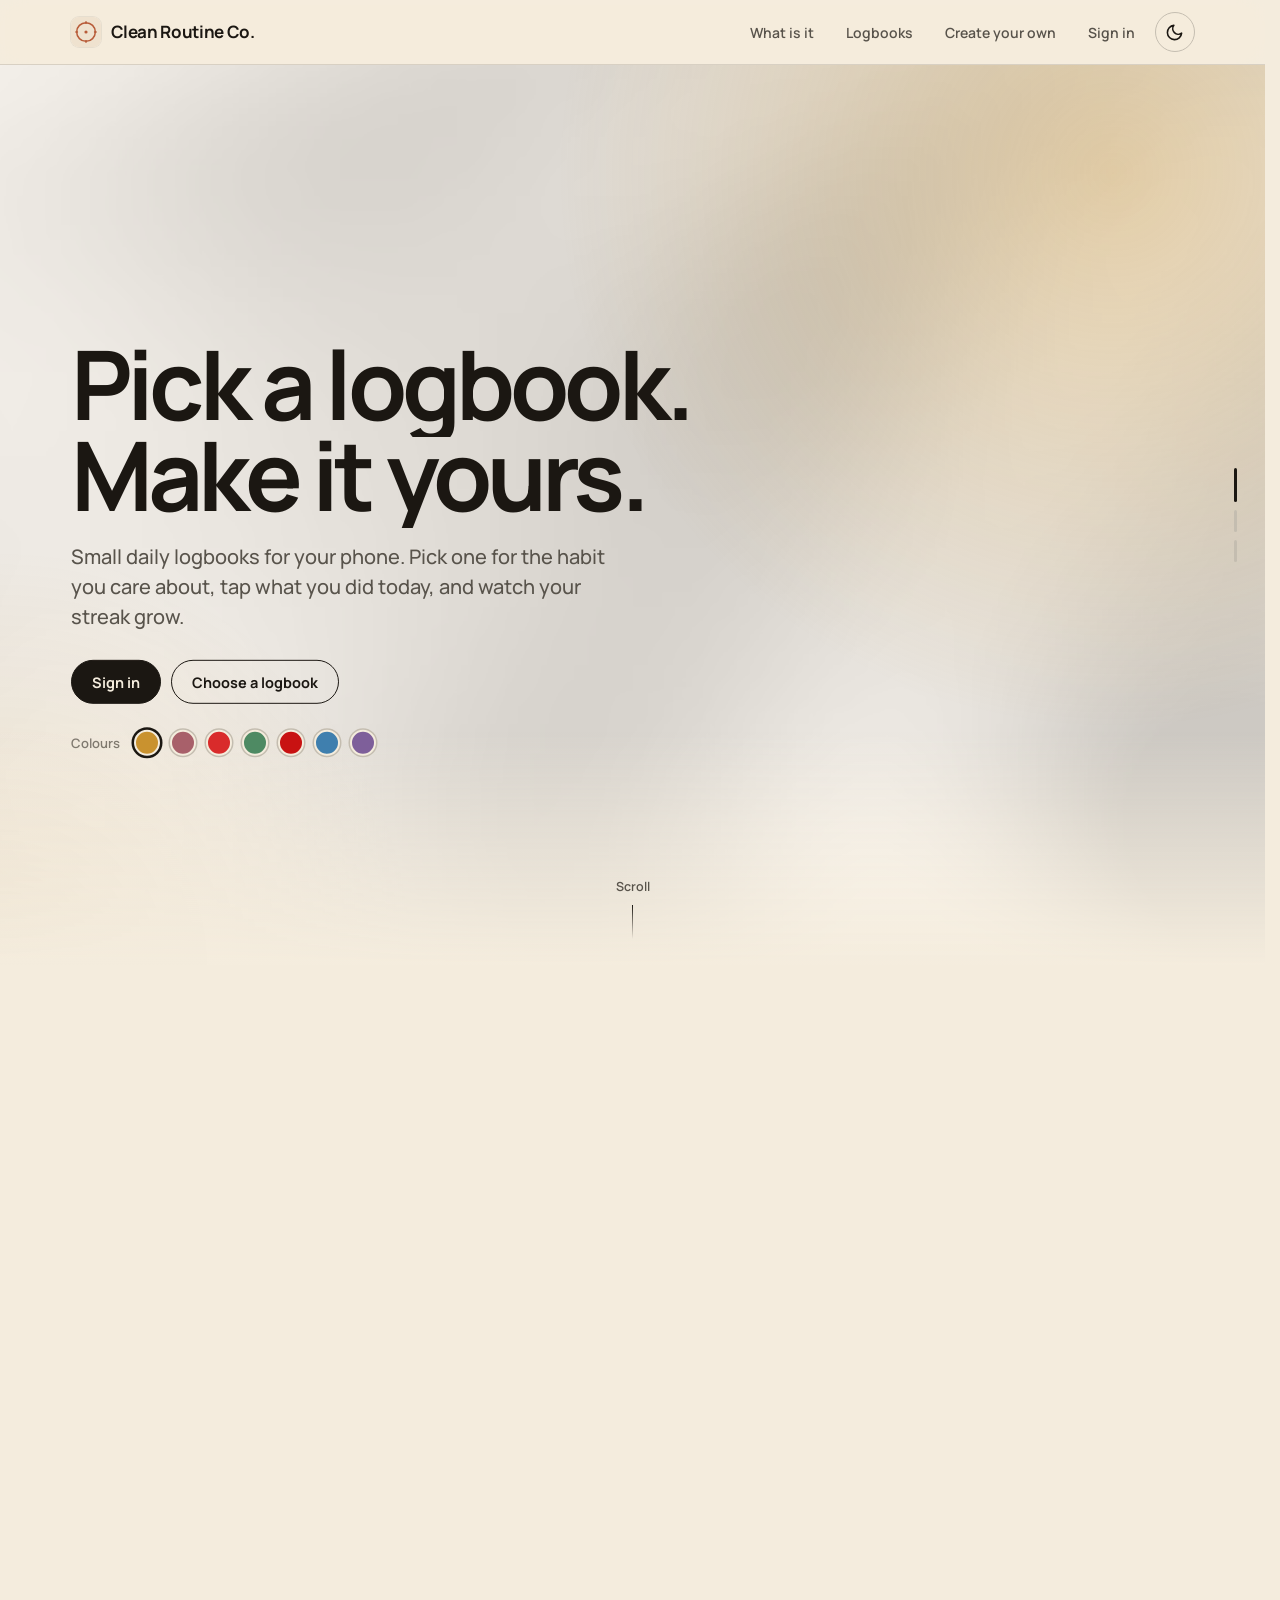
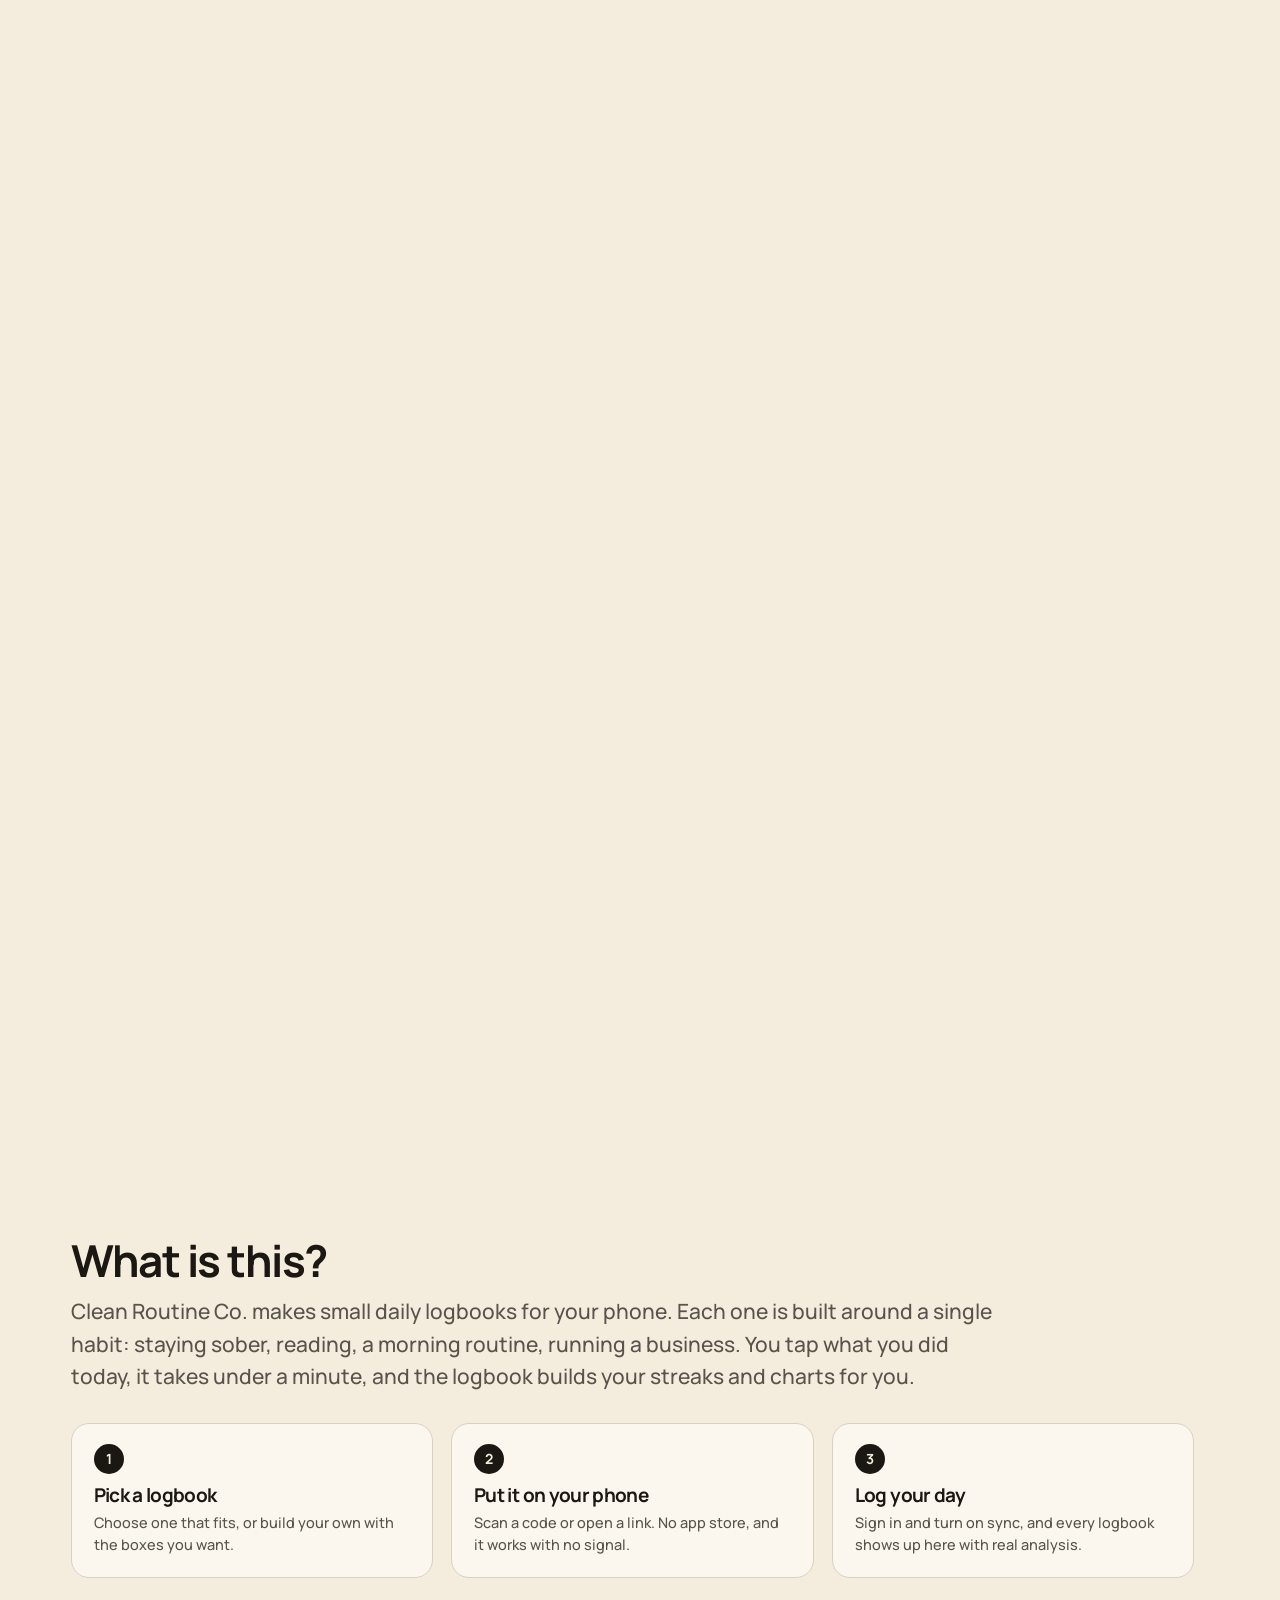
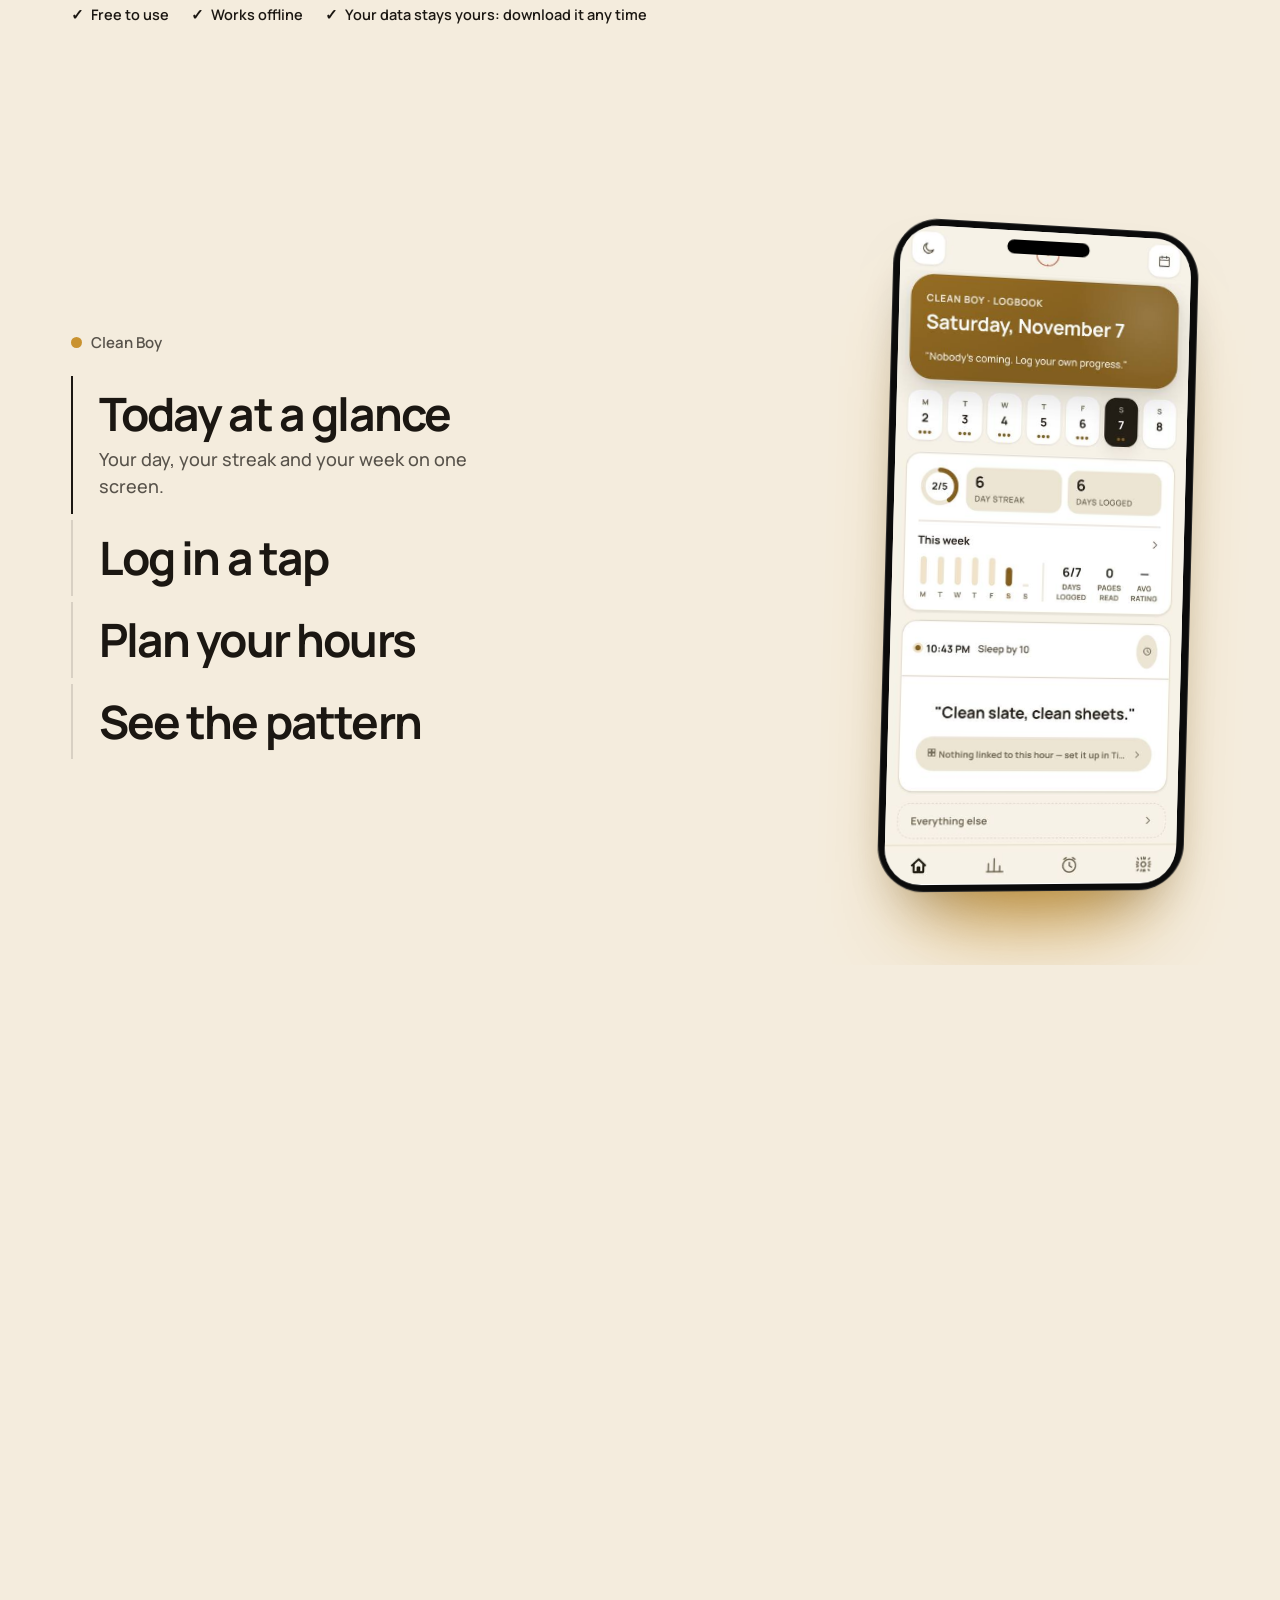
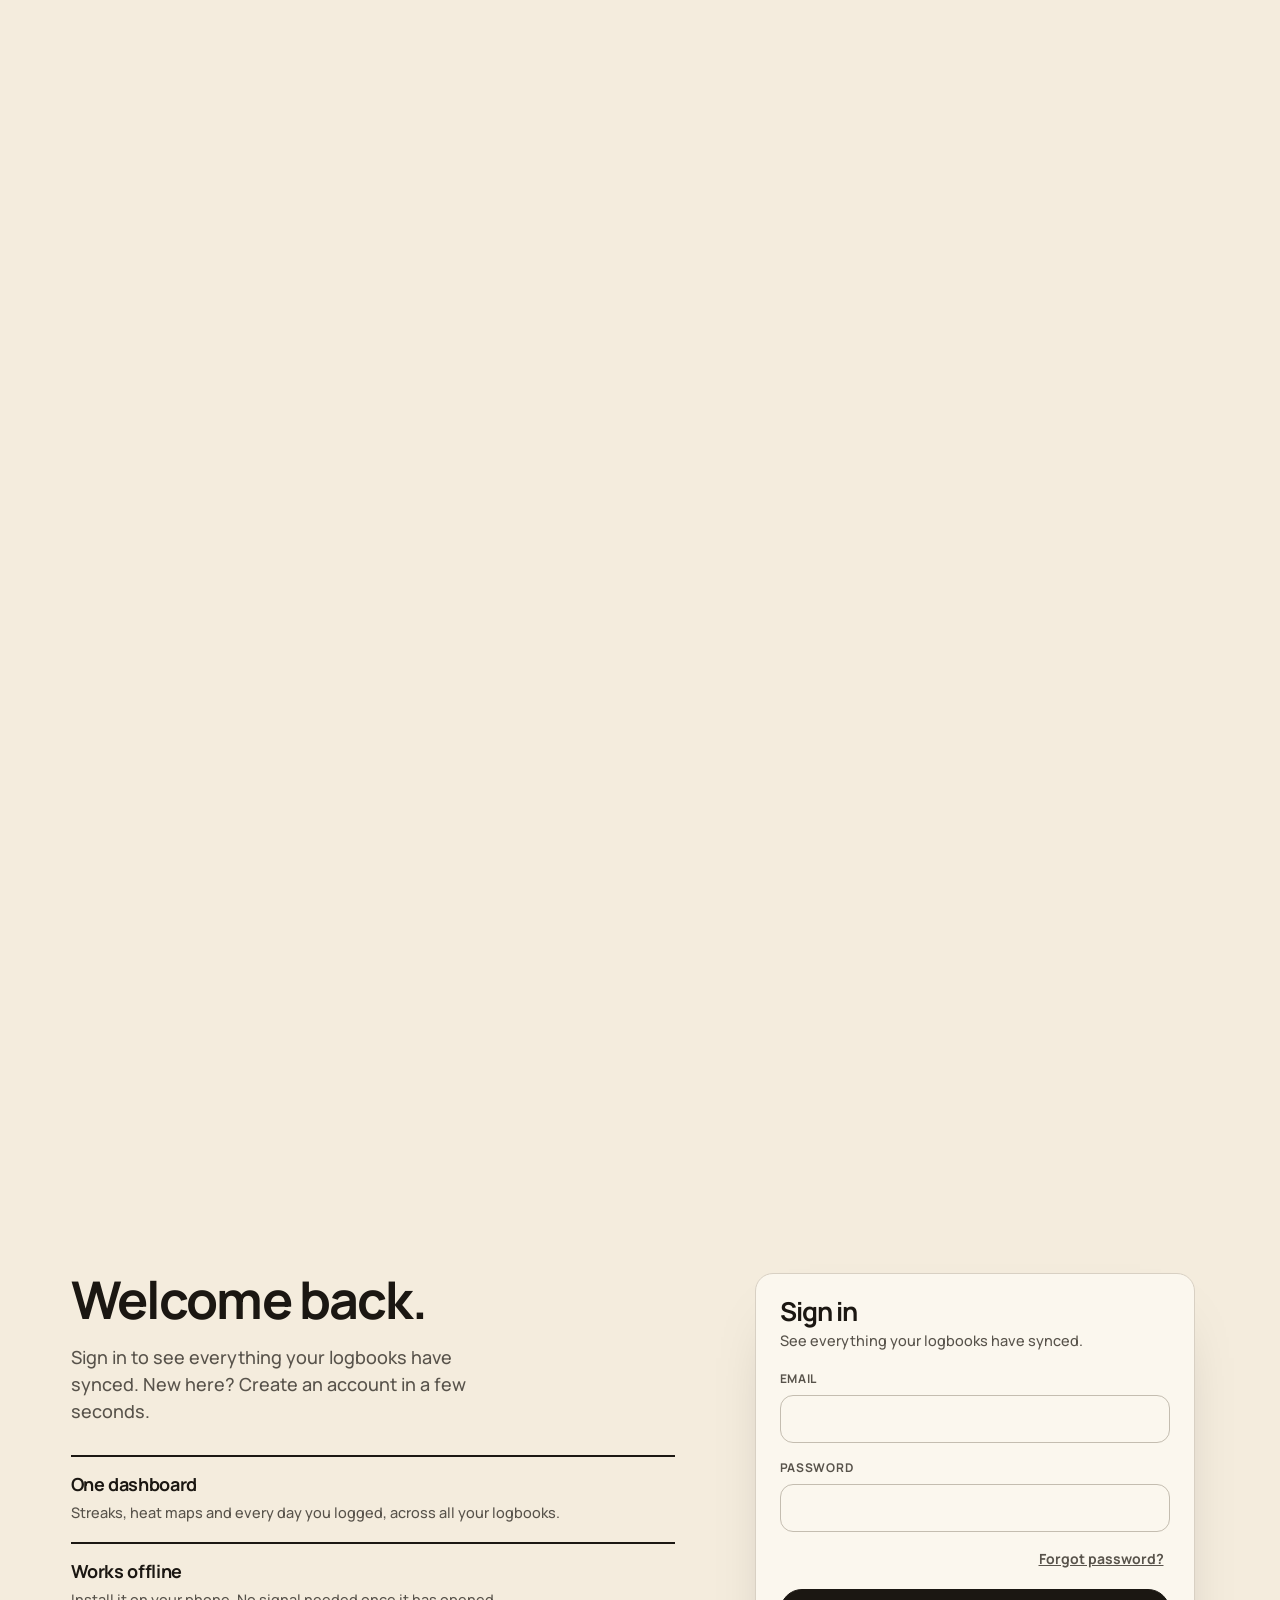
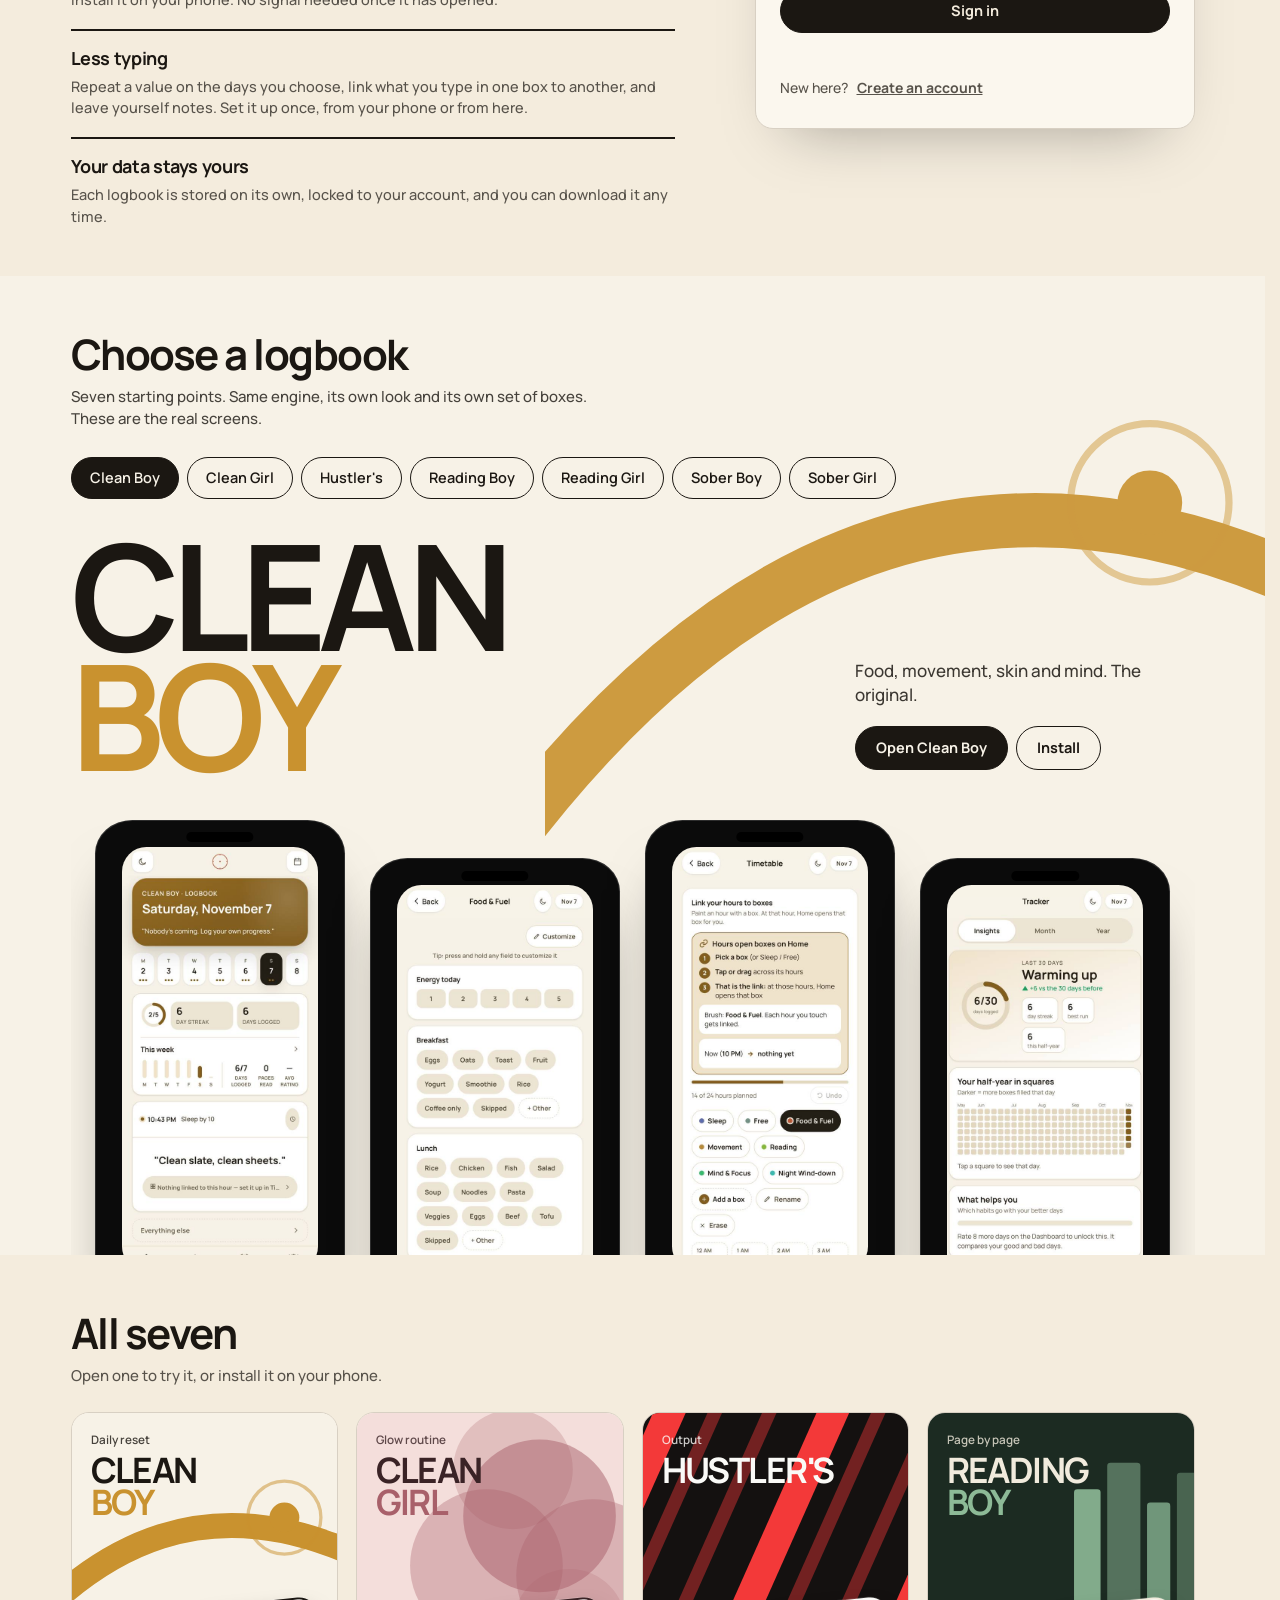
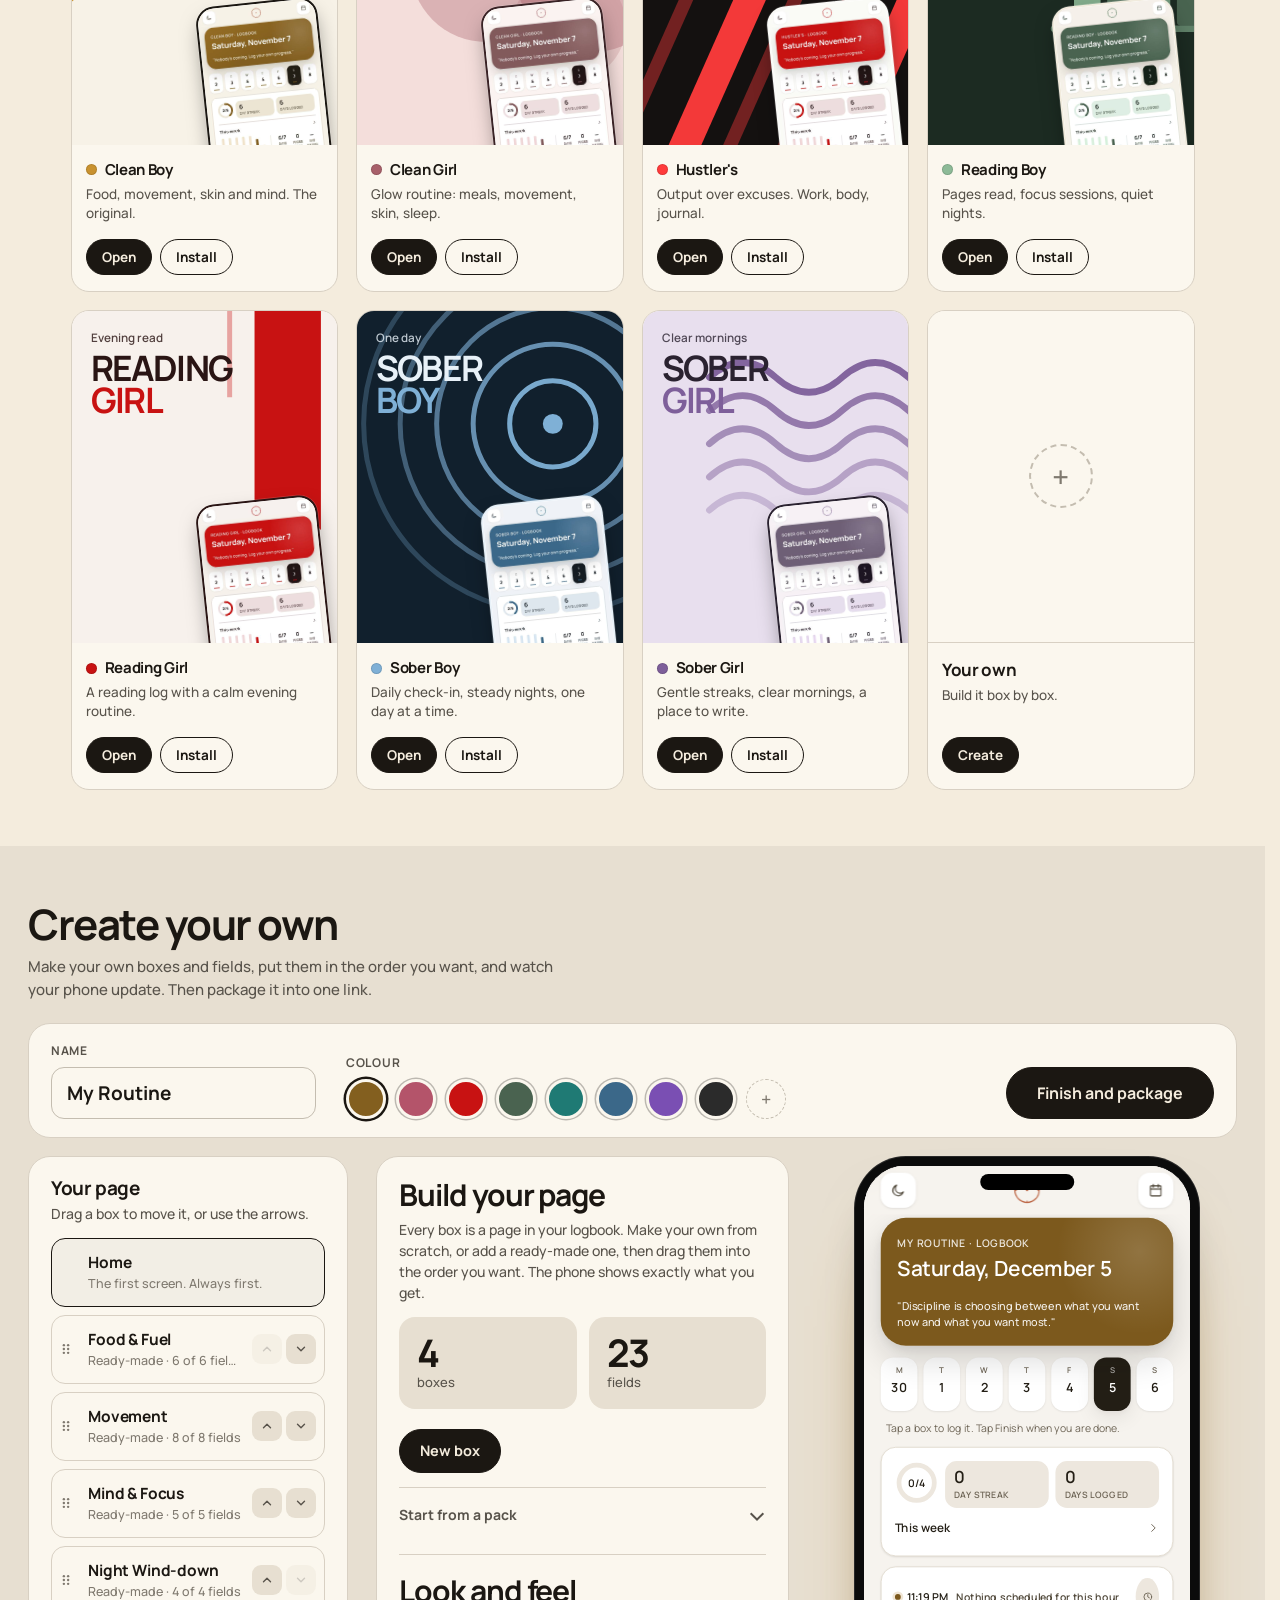
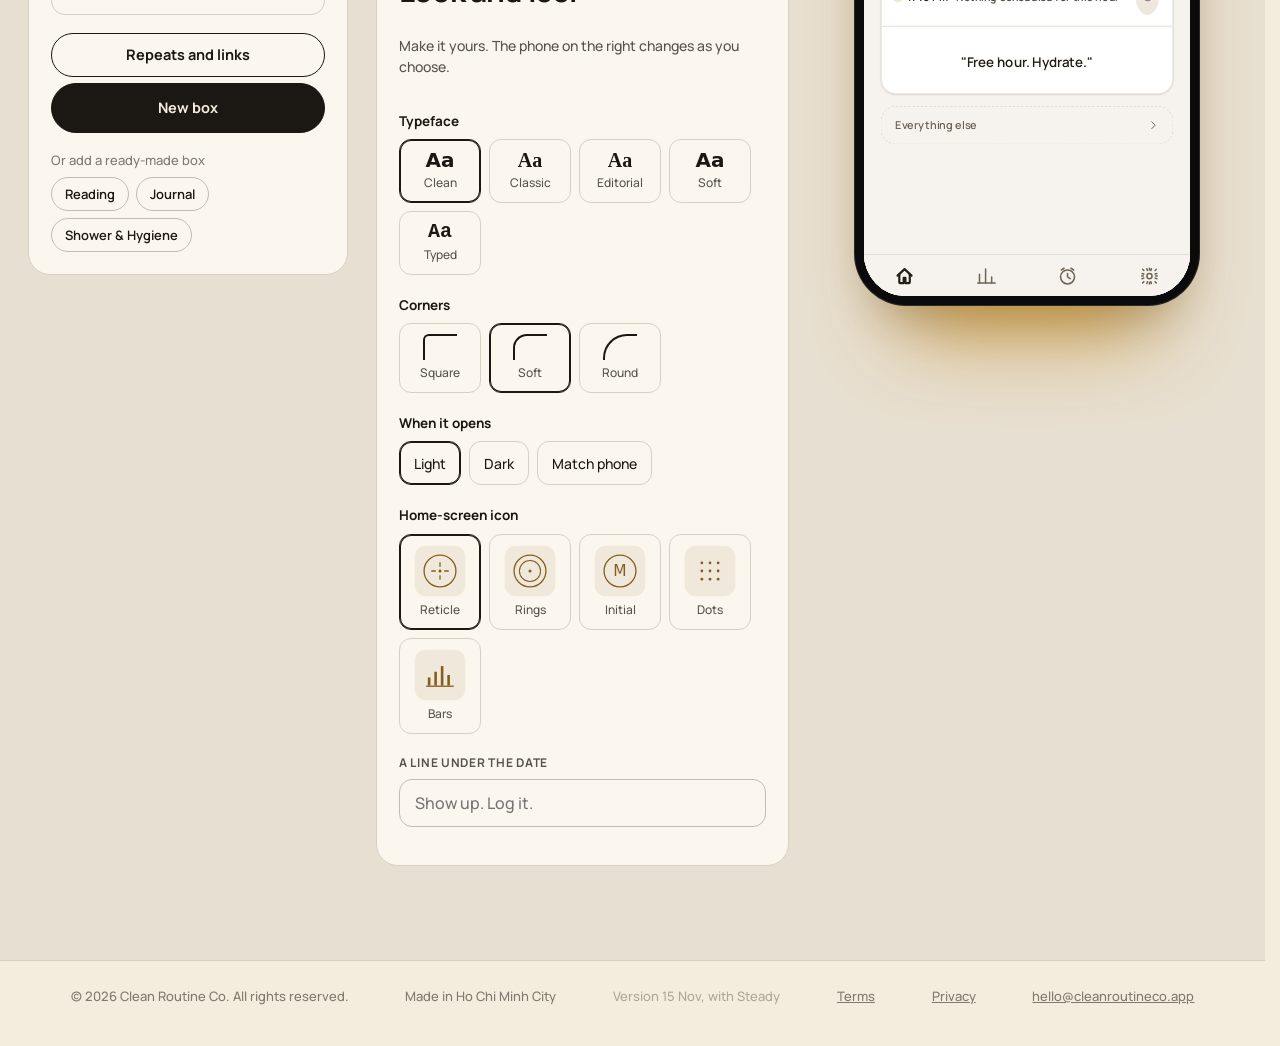
==== commit be937b64: "1.2: cap dashboard heat map square size on the website Co-Authored-By: Claude Sonnet 5.5 <noreply@an" ====
--- a/index.html
+++ b/index.html
@@ -374,7 +374,7 @@
 .hm{display:grid;grid-auto-flow:column;grid-template-rows:repeat(7,1fr);gap:4px;margin-top:16px}
 .hm i{display:block;aspect-ratio:1;border-radius:4px;background:var(--line);min-width:0}
 .hmw{overflow-x:auto;padding-bottom:4px}
-.hmw .hm{min-width:420px}
+.hmw .hm{min-width:min(100%,calc(var(--w,26) * 15px));max-width:calc(var(--w,26) * 26px)}
 .lg{display:flex;align-items:center;gap:5px;margin-top:12px;font-size:12px;color:var(--mute)}.lg i{width:12px;height:12px;border-radius:3px;display:inline-block}
 .bars{display:flex;align-items:flex-end;gap:10px;height:150px;margin-top:18px}
 .bars div{flex:1;display:flex;flex-direction:column;align-items:center;justify-content:flex-end;height:100%;gap:6px;min-width:0}
@@ -1345,7 +1345,7 @@
     var h = '', d = new Date(start), i;
     for(i = 0; i < weeks * 7; i++){ var k = ymd(d), n = d > end ? -1 : getN(k);
       h += n < 0 ? '<i style="background:transparent"></i>' : '<i title="' + k + (n ? ' · ' + n + ' logged' : '') + '"' + (n ? ' style="background:' + rgba(color, ALPHA[level(n, max)]) + '"' : '') + '></i>'; d.setDate(d.getDate() + 1); }
-    return '<div class="hmw"><div class="hm" style="grid-template-columns:repeat(' + weeks + ',1fr)">' + h + '</div></div><div class="lg">Less ' + [1,2,3,4].map(function(l){ return '<i style="background:' + rgba(color, ALPHA[l]) + '"></i>'; }).join('') + ' More</div>';
+    return '<div class="hmw"><div class="hm" style="--w:' + weeks + ';grid-template-columns:repeat(' + weeks + ',1fr)">' + h + '</div></div><div class="lg">Less ' + [1,2,3,4].map(function(l){ return '<i style="background:' + rgba(color, ALPHA[l]) + '"></i>'; }).join('') + ' More</div>';
   }
   function strip(r, n){ var h = '', d, i, k; for(i = n - 1; i >= 0; i--){ d = new Date(); d.setDate(d.getDate() - i); k = ymd(d); h += '<i' + (r.set[k] ? ' style="background:' + esc(r.name.acc) + '"' : '') + '></i>'; } return '<div class="strip" style="grid-template-columns:repeat(' + n + ',1fr)">' + h + '</div>'; }
   function dayLabel(k, o){ return new Date(k + 'T12:00:00').toLocaleDateString(undefined, o || { weekday:'short', month:'short', day:'numeric' }); }
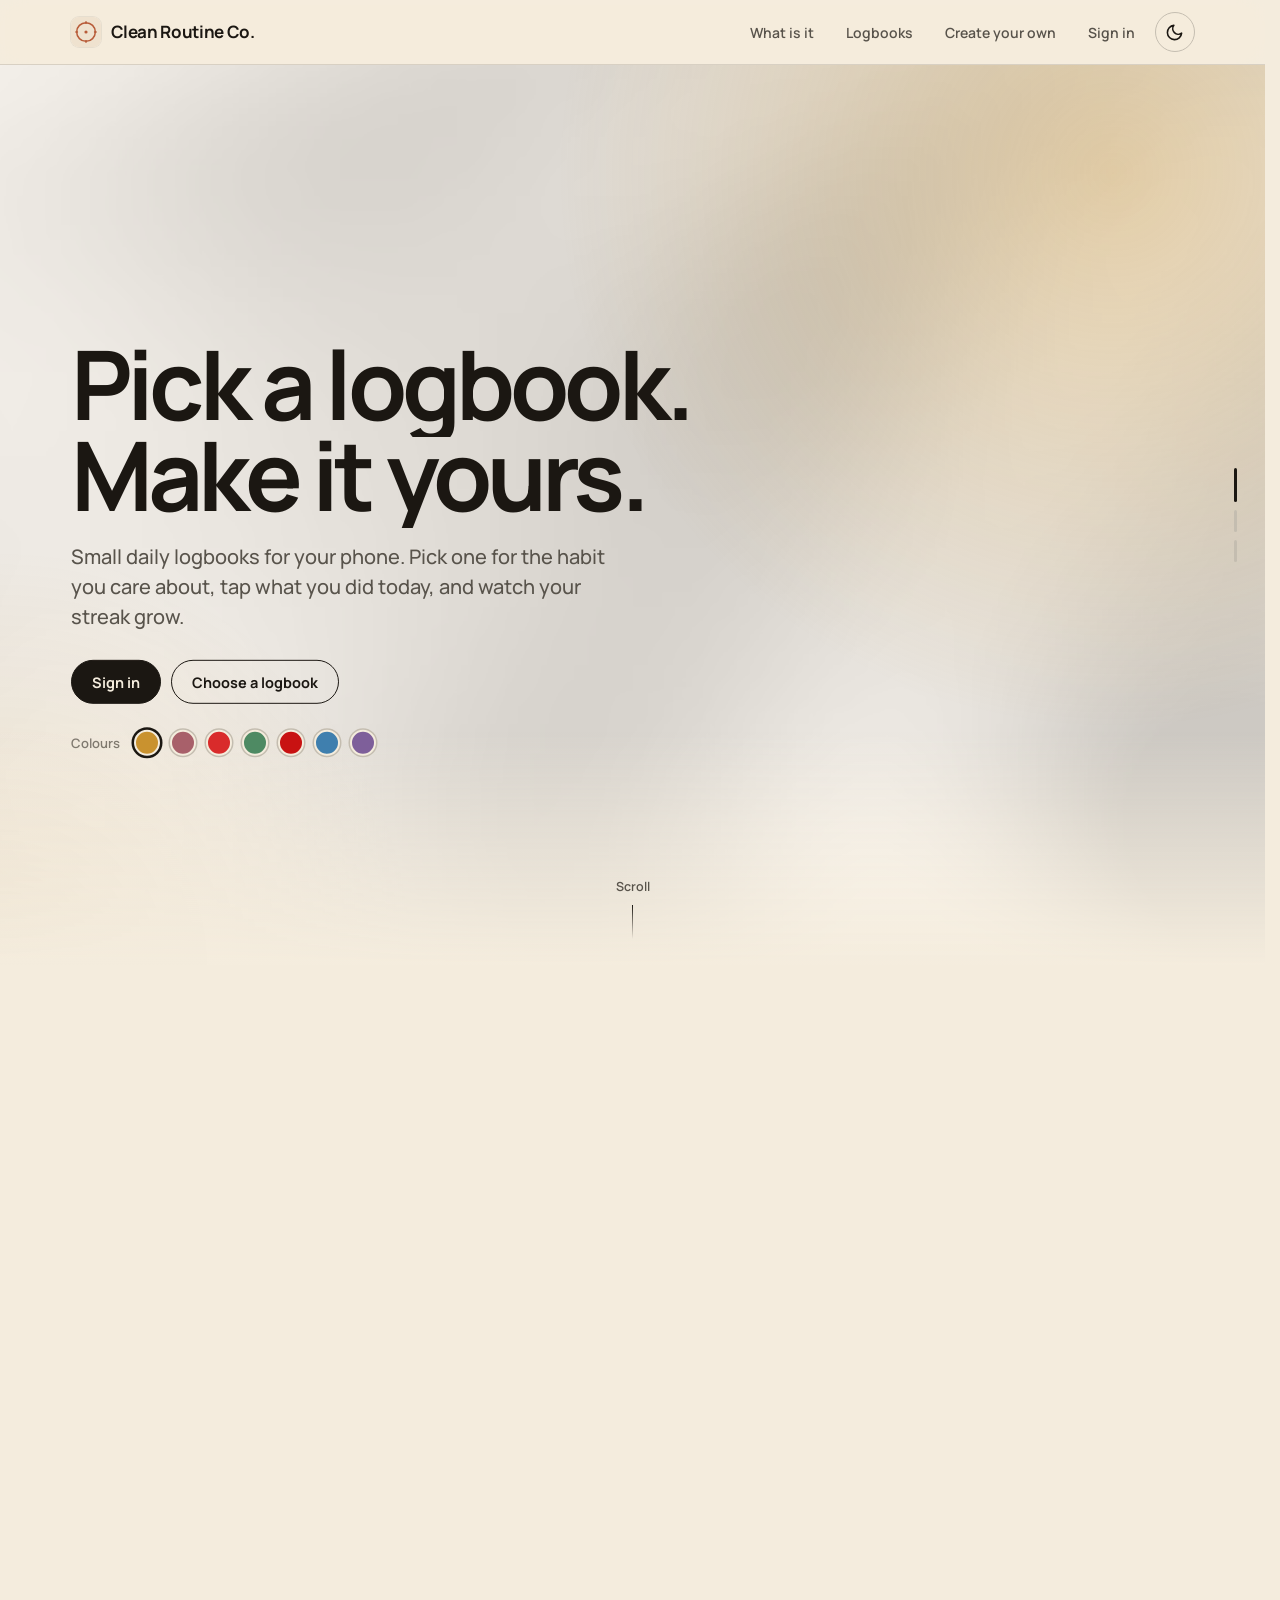
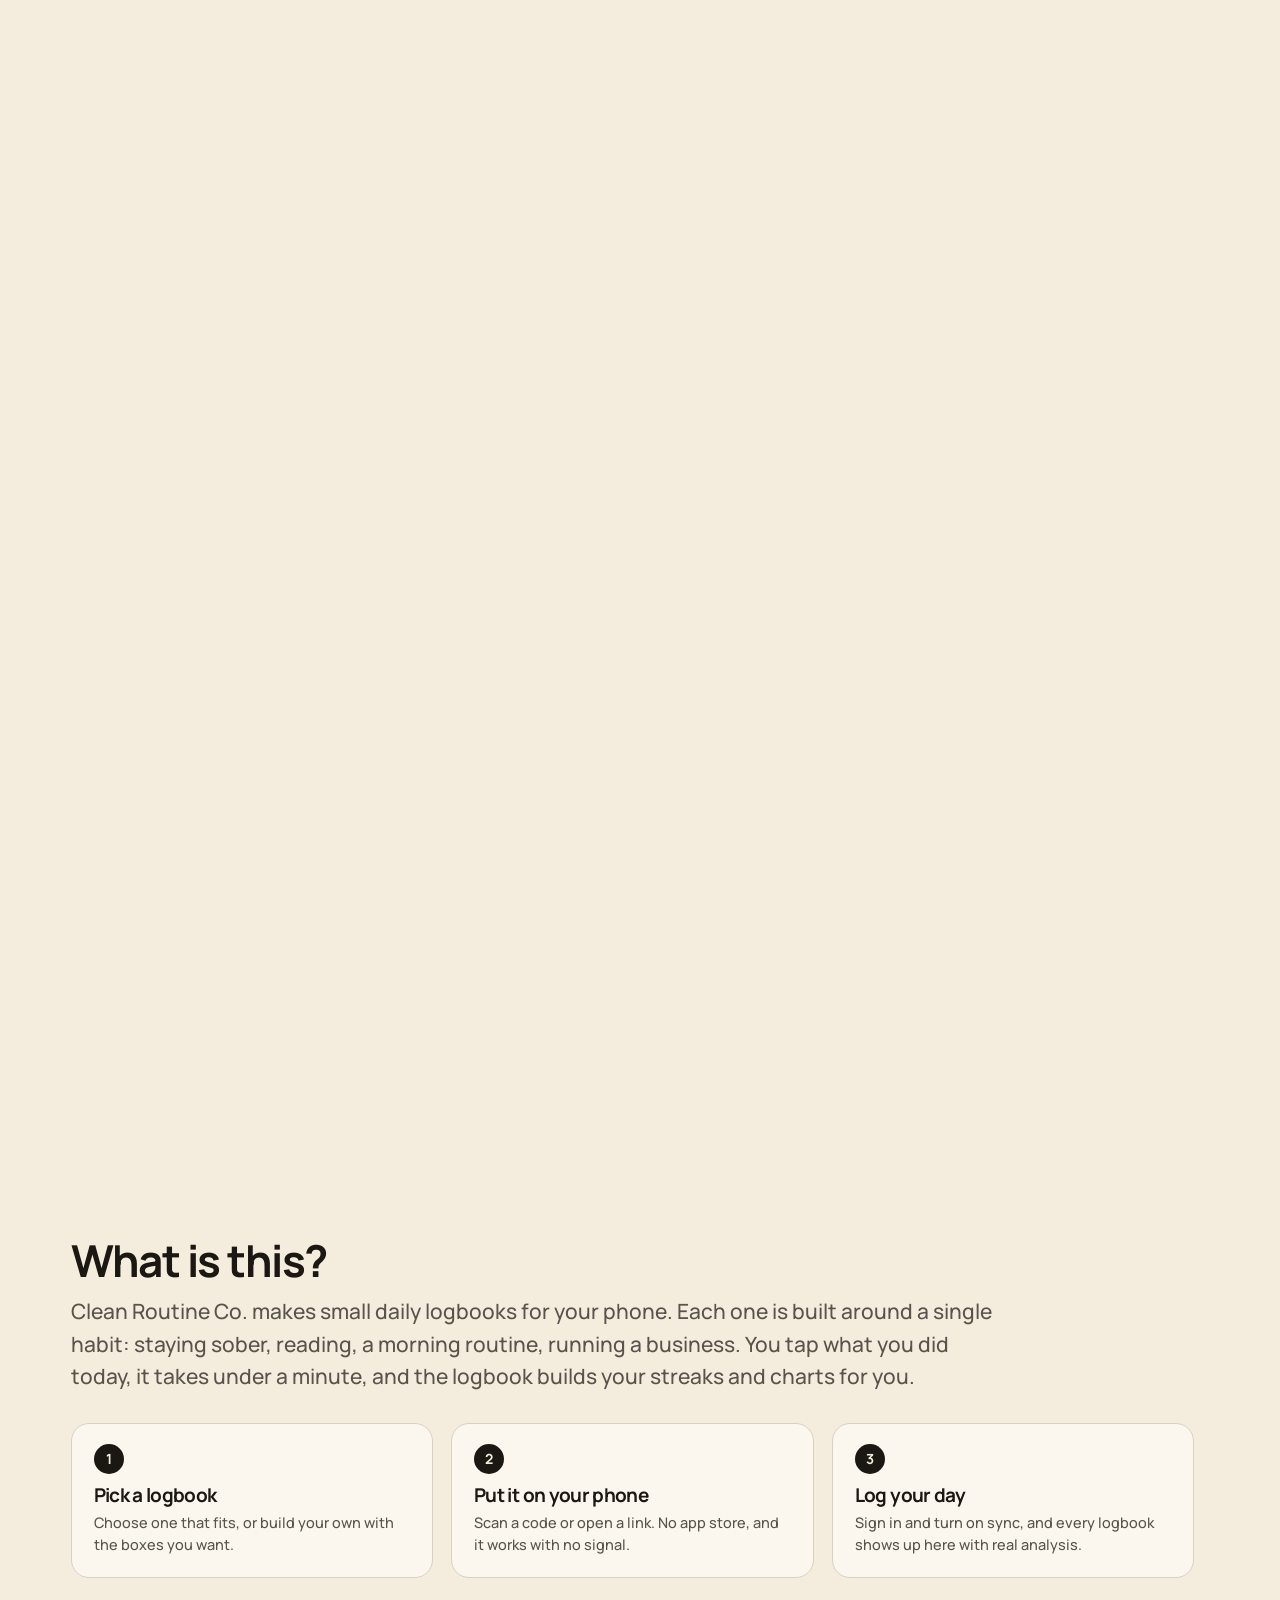
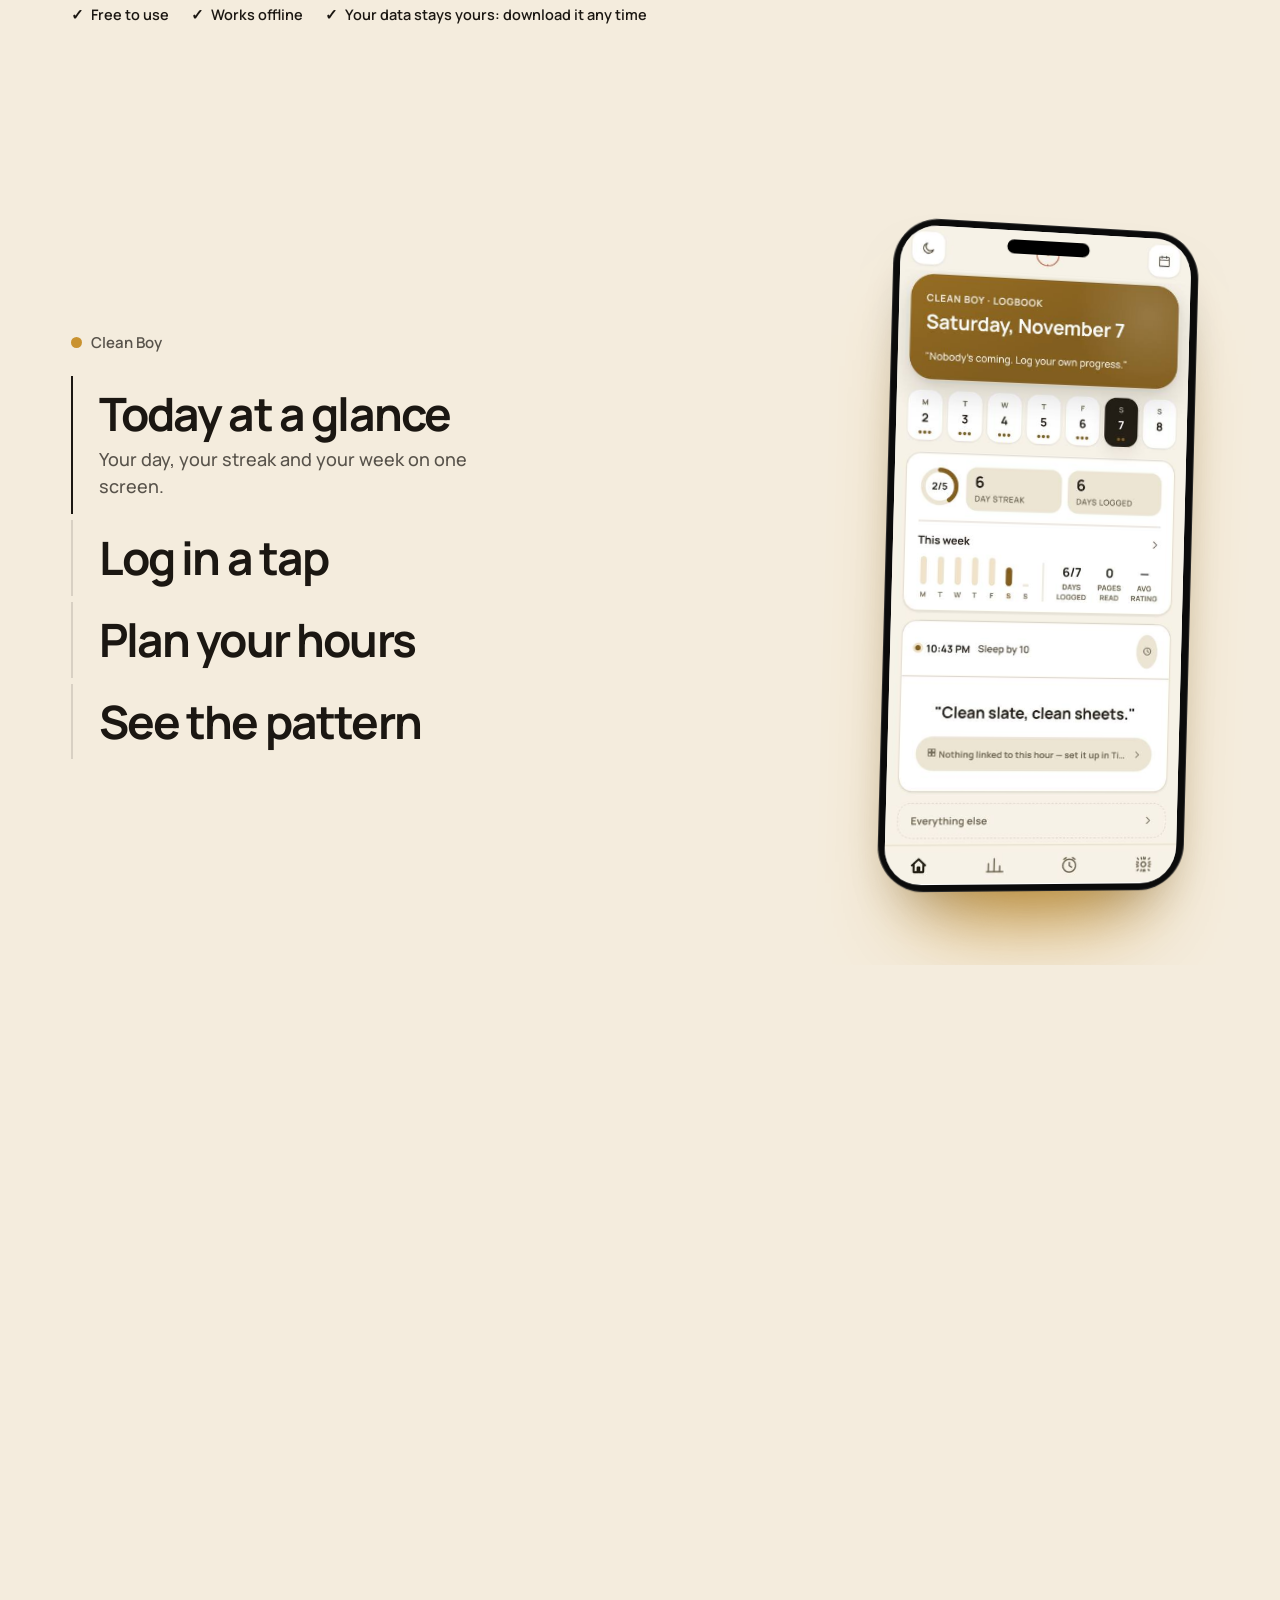
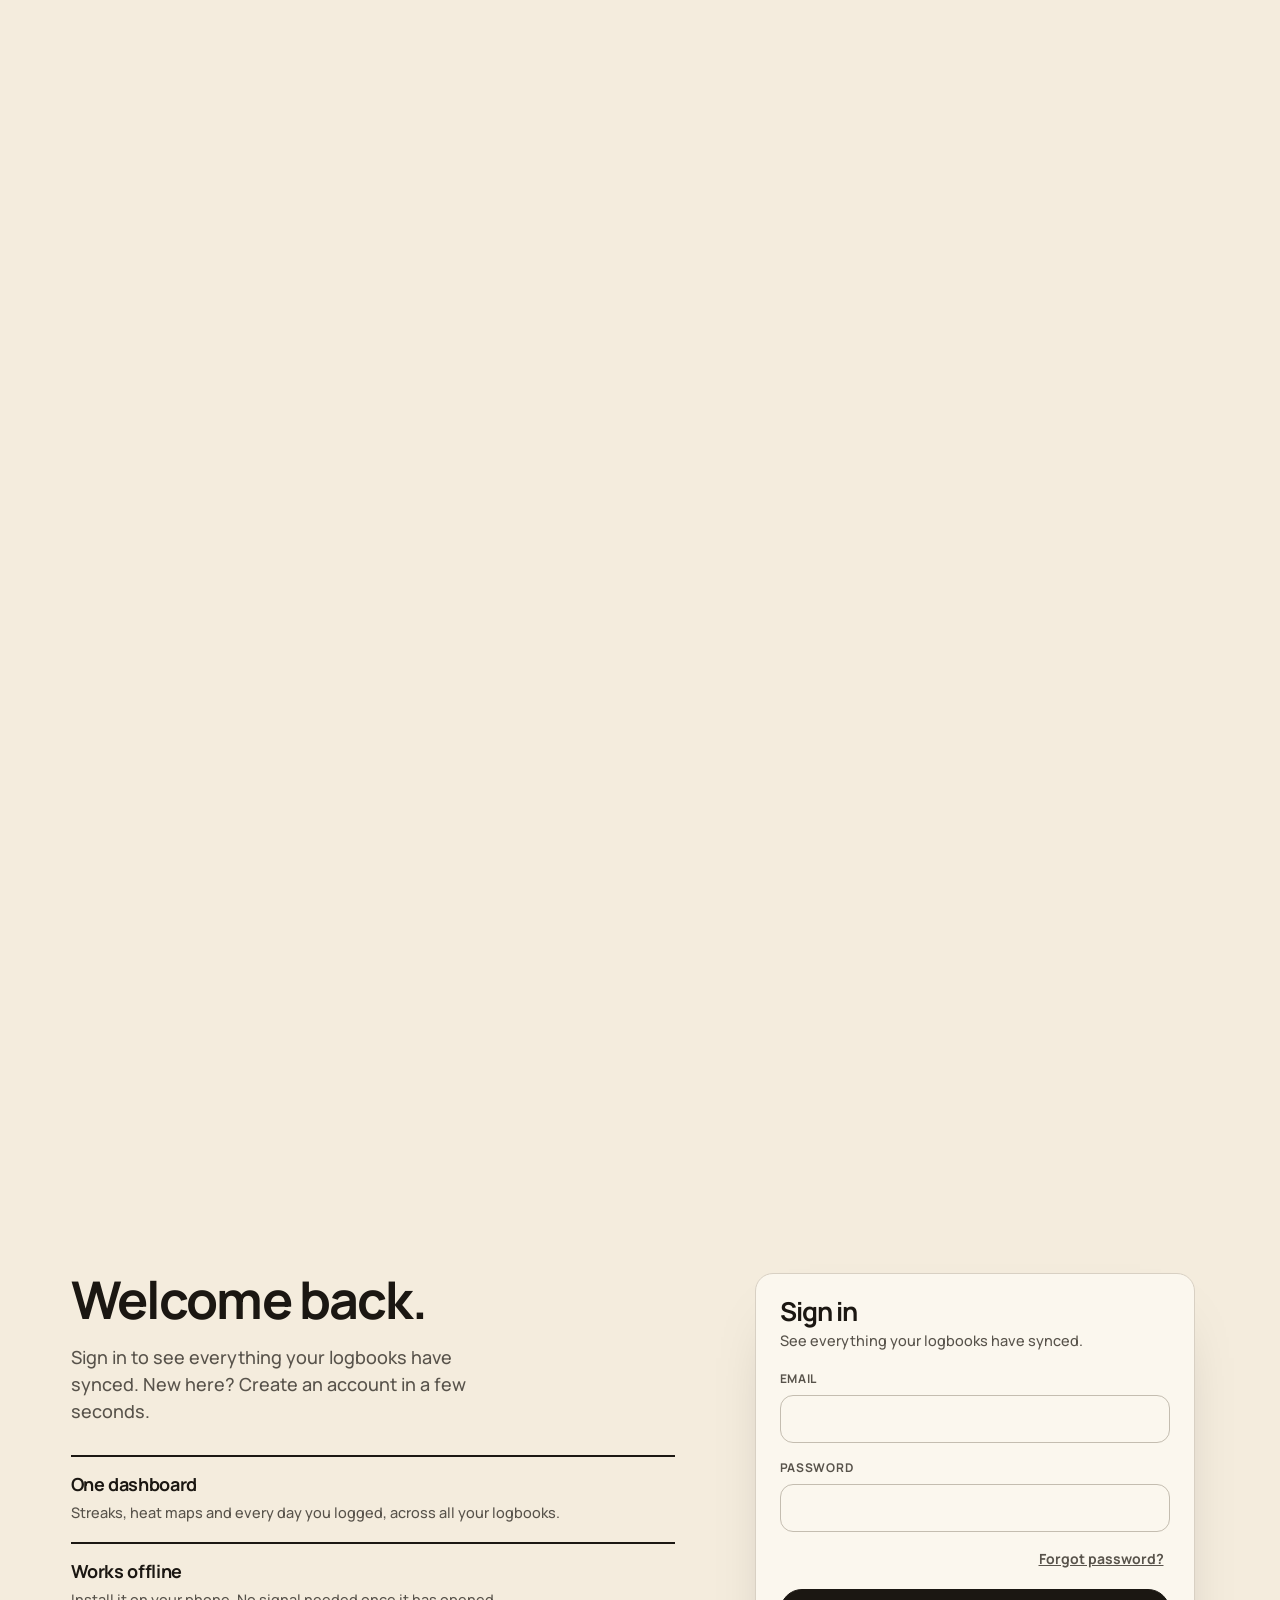
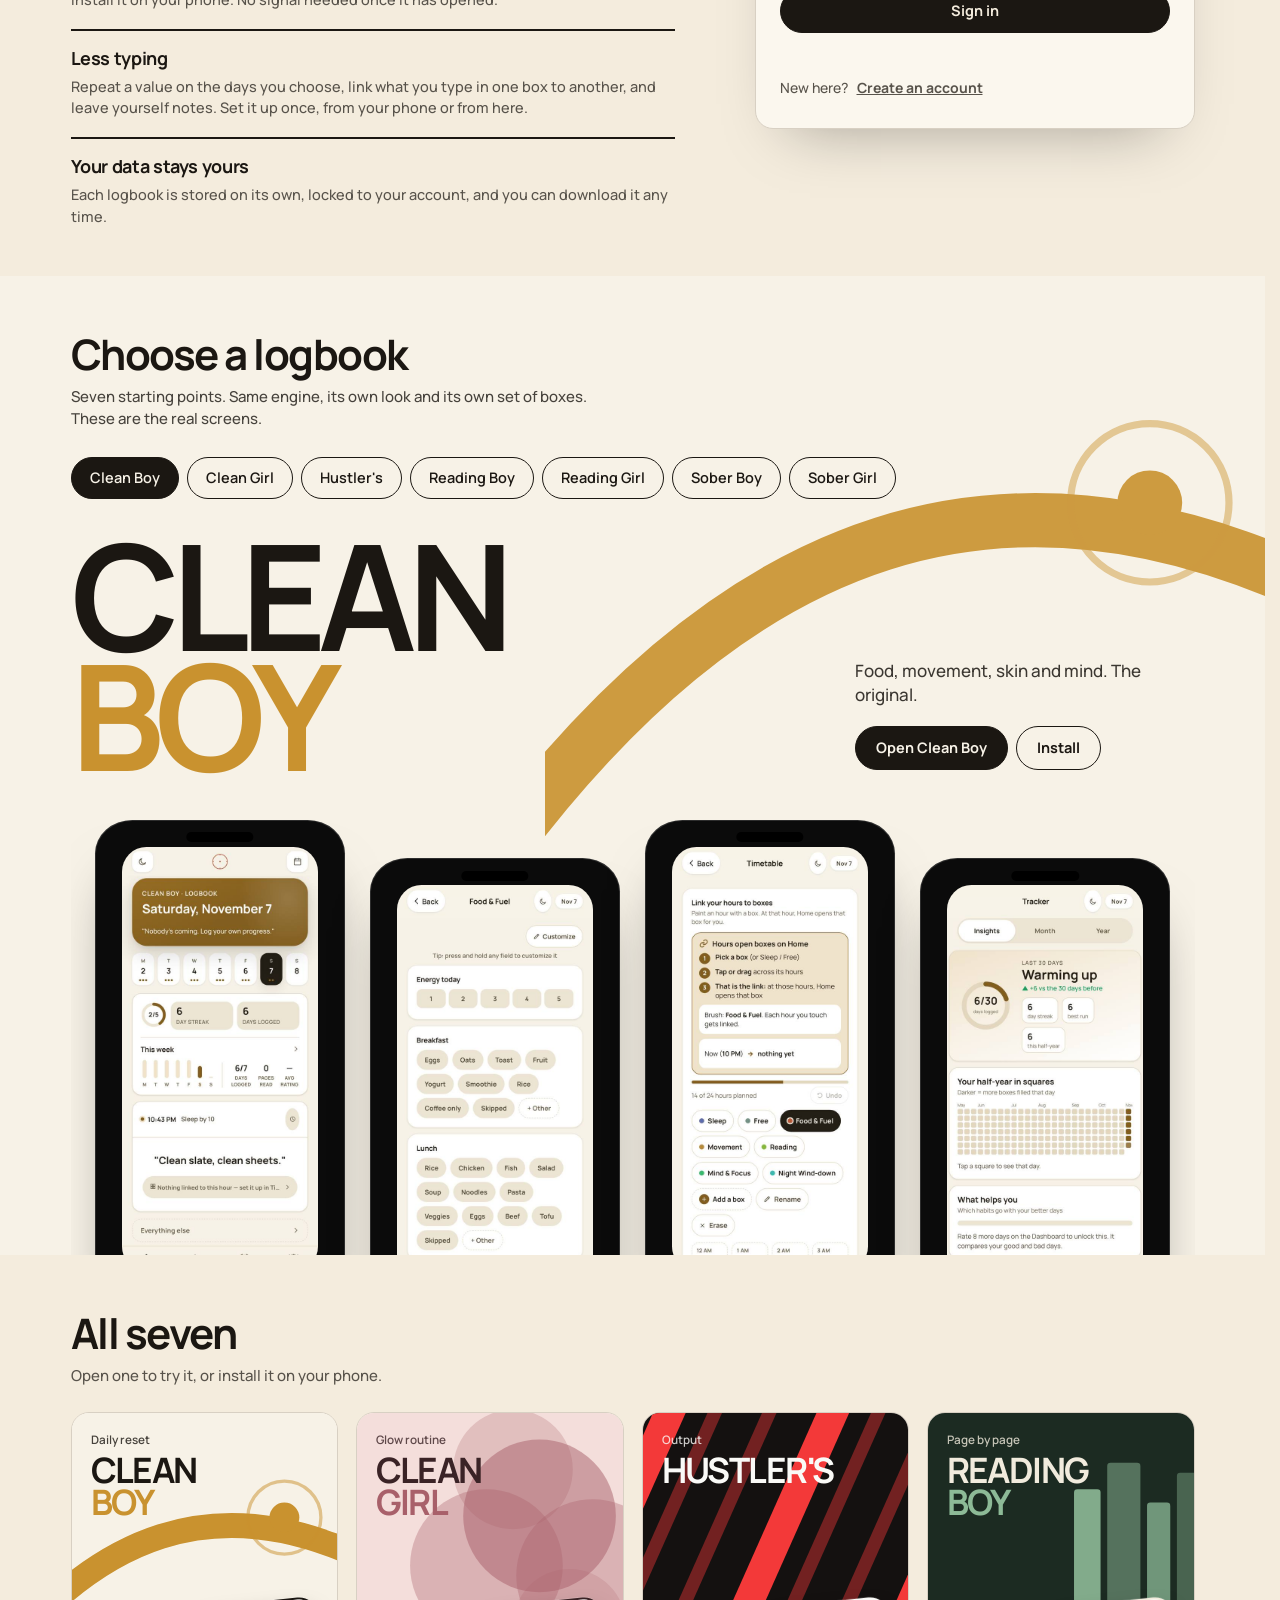
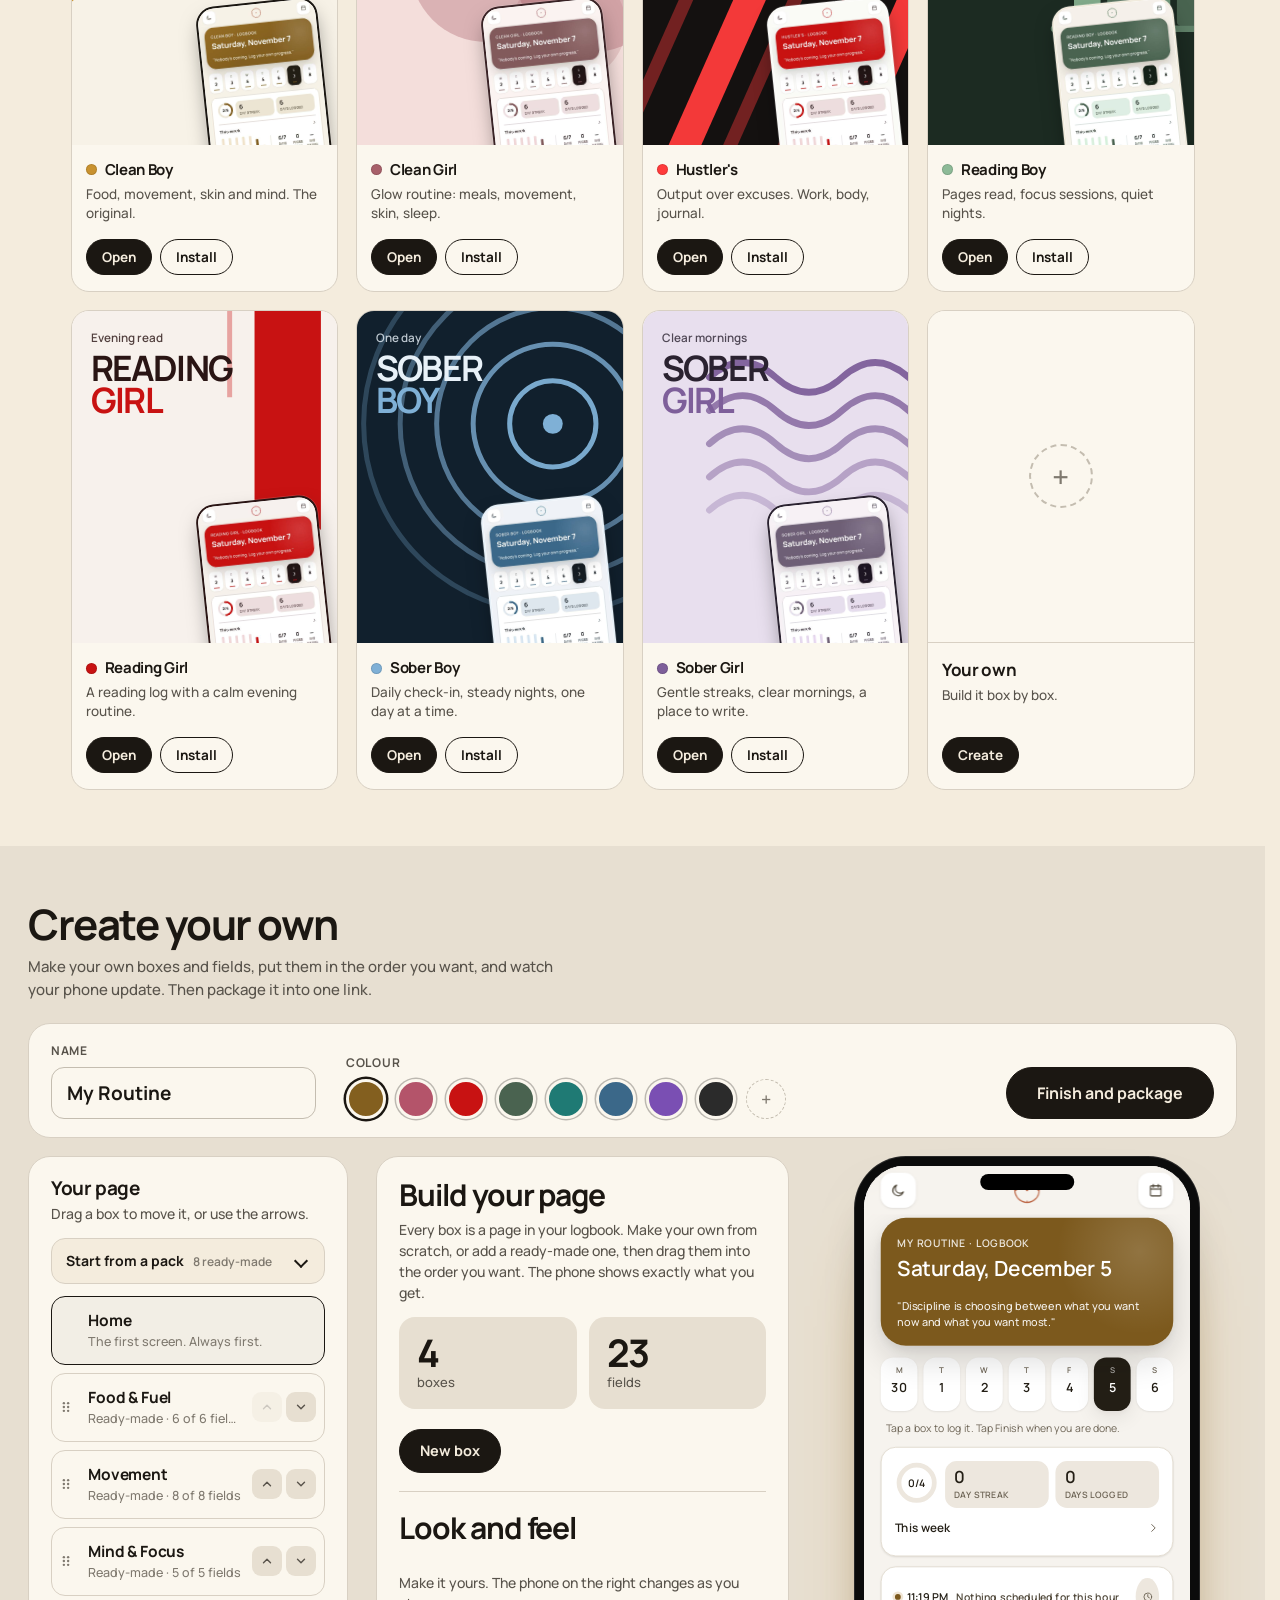
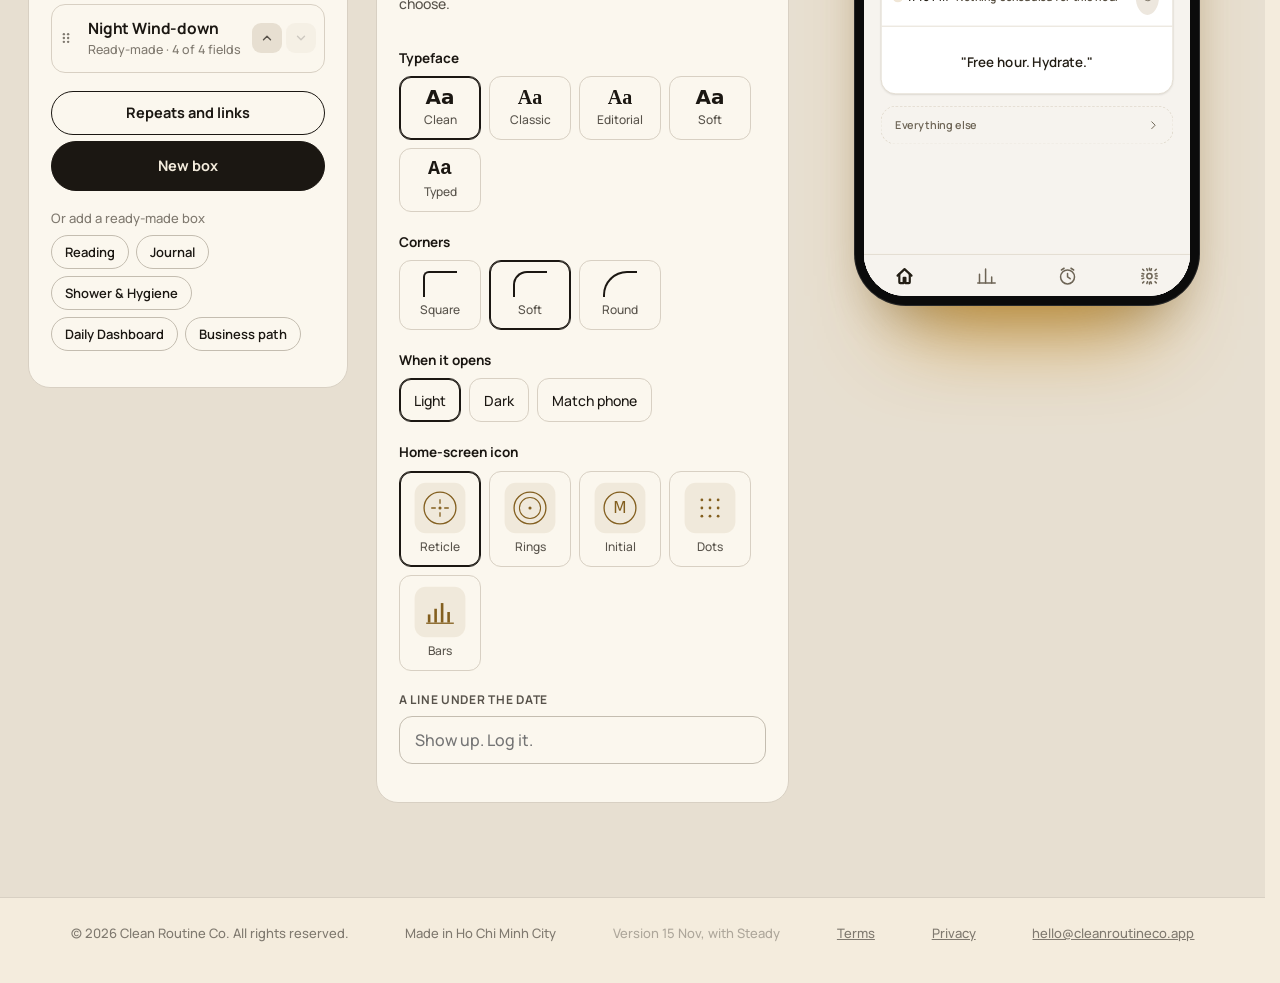
==== commit 6bd49ca7: "1.2: per-edition setup steps, Hustler Bucket List, packs at top, ready-made Daily Dashboard and Busi" ====
--- a/index.html
+++ b/index.html
@@ -550,7 +550,7 @@
 @media(max-width:760px){.mb{grid-template-columns:1fr;padding:24px 20px;gap:18px;text-align:center}.mbn p{margin:0 auto}.mbseal{width:184px;height:184px}.mbdl{grid-template-columns:120px 1fr}}
 @media(prefers-reduced-motion:reduce){.mb *,.mb *:after,.mb *:before{animation:none!important}.mb .mbarc{stroke-dashoffset:var(--to)}.mb .mbdotg{transform:rotate(var(--a))}.mb .mbinf,.mb .mbp .mbt{stroke-dashoffset:0}.mb .mbspk{opacity:.85}.mb .mbseal:before{opacity:1}.mb .mbpt{display:none}}
 
-.packs{margin-top:14px;border-top:1px solid var(--line);padding-top:4px}.packs summary{list-style:none;cursor:pointer;display:flex;align-items:center;justify-content:space-between;min-height:44px;font-weight:700;font-size:14px;color:var(--soft)}.packs summary::-webkit-details-marker{display:none}.packs summary::after{content:"";width:8px;height:8px;border-right:2px solid currentColor;border-bottom:2px solid currentColor;transform:rotate(45deg);transition:transform .2s;margin-right:4px}.packs[open] summary::after{transform:rotate(-135deg)}.pkg2{display:grid;align-items:stretch;grid-template-columns:repeat(2,minmax(0,1fr));gap:10px;padding:6px 0 4px}.packs .pk{display:flex;flex-direction:column;align-items:flex-start;justify-content:flex-start;text-align:left;gap:4px;width:100%;height:auto;min-height:84px;margin:0;padding:12px 14px;border-radius:14px;border:1.5px solid var(--line);background:var(--panel);color:var(--ink);cursor:pointer;font:inherit;transition:border-color .2s}.packs .pk b{font-size:14px;font-weight:700;line-height:1.25}.packs .pk:hover,.packs .pk:focus-visible{background:var(--panel);color:var(--ink);border-color:var(--acc)}.packs .pk small{color:var(--mute);font-size:12.5px;line-height:1.4;font-weight:500}.packs .pkmsg{margin:6px 0 0}.packs .pkmsg:empty{display:none}@media(max-width:420px){.pkg2{grid-template-columns:1fr}.packs .pk{min-height:0}}
+.packs{margin-top:14px;border-top:1px solid var(--line);padding-top:4px}.packs.top{margin:2px 0 12px;border:1.5px solid var(--line);border-radius:14px;padding:0 14px;background:var(--bg)}.packs.top summary{color:var(--ink)}.packs .pkn{font-style:normal;font-weight:600;font-size:12px;color:var(--mute);margin-left:6px}.packs summary{list-style:none;cursor:pointer;display:flex;align-items:center;justify-content:space-between;min-height:44px;font-weight:700;font-size:14px;color:var(--soft)}.packs summary::-webkit-details-marker{display:none}.packs summary::after{content:"";width:8px;height:8px;border-right:2px solid currentColor;border-bottom:2px solid currentColor;transform:rotate(45deg);transition:transform .2s;margin-right:4px}.packs[open] summary::after{transform:rotate(-135deg)}.pkg2{display:grid;align-items:stretch;grid-template-columns:repeat(2,minmax(0,1fr));gap:10px;padding:6px 0 4px}.packs .pk{display:flex;flex-direction:column;align-items:flex-start;justify-content:flex-start;text-align:left;gap:4px;width:100%;height:auto;min-height:84px;margin:0;padding:12px 14px;border-radius:14px;border:1.5px solid var(--line);background:var(--panel);color:var(--ink);cursor:pointer;font:inherit;transition:border-color .2s}.packs .pk b{font-size:14px;font-weight:700;line-height:1.25}.packs .pk:hover,.packs .pk:focus-visible{background:var(--panel);color:var(--ink);border-color:var(--acc)}.packs .pk small{color:var(--mute);font-size:12.5px;line-height:1.4;font-weight:500}.packs .pkmsg{margin:6px 0 0}.packs .pkmsg:empty{display:none}@media(max-width:420px){.pkg2{grid-template-columns:1fr}.packs .pk{min-height:0}}
 .livebox{position:fixed;inset:0;z-index:9000;background:var(--bg);overflow:auto;-webkit-overflow-scrolling:touch;--accent:var(--acc);--surface:var(--panel);--muted:var(--mute);--surface-2:var(--bg)}
 .livebox .lv-top{position:sticky;top:0;z-index:3;display:flex;align-items:center;gap:14px;padding:12px 18px;background:var(--bg);border-bottom:1.5px solid var(--line)}
 .livebox .lv-top small{display:block;color:var(--mute);font-size:12.5px}.livebox .lv-x{width:42px;height:42px;border-radius:50%;border:1.5px solid var(--line);background:var(--panel);color:var(--ink);font-size:18px;cursor:pointer}
@@ -629,6 +629,8 @@
 
 .fxs .fxw-top{position:static;background:transparent;padding-top:6px}
 .fxs .fxw{padding:0;min-height:0}
+
+.bk-row{display:flex;align-items:center;gap:10px;padding:10px 0;border-bottom:1px solid var(--line)}.bk-row:last-child{border-bottom:none}.bk-tick{flex:none;width:28px;height:28px;border-radius:9px;border:2px solid var(--line);background:transparent;color:var(--accent-ink);display:flex;align-items:center;justify-content:center;padding:0;cursor:pointer}.bk-row.done .bk-tick{background:var(--accent);border-color:var(--accent)}.bk-row.done .bk-text{text-decoration:line-through;opacity:.55}.bk-text{flex:1;min-width:0;text-align:left;border:none;background:transparent;color:var(--ink);font:inherit;font-weight:600;padding:4px 0;cursor:pointer}.bk-text.empty{color:var(--muted);font-weight:500}.bk-tier{flex:none;border:none;border-radius:8px;padding:5px 9px;font:inherit;font-size:10.5px;font-weight:800;letter-spacing:.04em;background:var(--surface-2);color:var(--muted);cursor:pointer}.bk-tier.t-MUST{background:var(--accent);color:var(--accent-ink)}.bk-tier.t-WANT{background:color-mix(in srgb,var(--accent) 22%,var(--surface-2));color:var(--ink)}
 
 </style>
 </head>
@@ -1789,6 +1791,10 @@
     return { name:cs.bt[id] || BN[id], sub:'Ready-made · ' + (fl.length - off) + ' of ' + fl.length + ' fields', mine:false };
   }
   /* Premade packs: a few boxes that belong together, added to Create your own in one tap. Not a logbook of their own. */
+  var TPLS = [
+    { id:'t-dd', n:'Daily Dashboard', b:[], x:[{ n:'Daily Dashboard', i:'target', f:[['Rate your day', 'scale10'], ['Mood', 'choice', 'Fired up,Steady,Tired,Stressed,Low'], ['Win of the day', 'short'], ['Money made today', 'number', '$'], ['Hours worked', 'number', 'hours'], ['Notes', 'long']] }] },
+    { id:'t-bp', n:'Business path', b:[], x:[{ n:'Business path', i:'bolt', f:[['Main task', 'short'], ['Hours on it', 'number', 'hours'], ['Money in', 'number', '$'], ['Reach or leads', 'number'], ['Focus', 'scale5'], ['Next action', 'short']] }] }
+  ];
   var PACKS = [
     { id:'student', n:'Student', d:'Study sessions, assignments, reading and a calm night.', b:[], x:[
       { n:'Study session', i:'book', f:[['Subject', 'short'], ['Minutes studied', 'duration'], ['Focus', 'scale5'], ['What I learned', 'long']] },
@@ -1813,7 +1819,7 @@
       { n:'Practice', i:'pen', f:[['Language', 'short'], ['Minutes practised', 'duration'], ['New words', 'number', 'words'], ['Spoke today', 'toggle'], ['Notes', 'long']] }] }
   ];
   function packAdd(id){
-    var pk = PACKS.filter(function(q){ return q.id === id; })[0]; if(!pk) return '';
+    var pk = PACKS.concat(TPLS).filter(function(q){ return q.id === id; })[0]; if(!pk) return '';
     var room = 5 - cs.x.length, newX = pk.x.length;
     if(newX > room) return 'This pack adds ' + newX + (newX === 1 ? ' box' : ' boxes') + ' of its own and you can have 5 in total. Remove one of yours first.';
     pk.b.forEach(function(b){ if(cs.ord.indexOf(b) < 0) cs.ord.push(b); });
@@ -1832,7 +1838,7 @@
     return home + '<div id="irs">' + rows + '</div>' + (cs.ord.length ? '' : '<p class="empty">Nothing here yet. Make your first box.</p>')
       + '<button type="button" class="btn ghost xlinks" data-sel="links">Repeats and links</button>'
       + '<button type="button" class="btn xnew2" data-xnew="1"' + (cs.x.length >= 5 ? ' disabled' : '') + '>New box</button>'
-      + (lib.length ? '<div class="lib"><span>Or add a ready-made box</span>' + lib.map(function(b){ return '<button type="button" data-addcore="' + b[0] + '">' + esc(b[1]) + '</button>'; }).join('') + '</div>' : '');
+      + '<div class="lib"><span>Or add a ready-made box</span>' + lib.map(function(b){ return '<button type="button" data-addcore="' + b[0] + '">' + esc(b[1]) + '</button>'; }).join('') + TPLS.filter(function(t){ return !cs.x.some(function(x){ return x.n === t.n; }); }).map(function(t){ return '<button type="button" data-pack="' + t.id + '">' + esc(t.n) + '</button>'; }).join('') + '</div><p class="hint pkmsg" id="pkmsg2" role="status"></p>';
   }
   function xEditor(b){
     var last = b.f.length - 1, rows = b.f.map(function(f, j){
@@ -1852,13 +1858,13 @@
   }
   var pkOpen = false;
   function packsHtml(){
-    return '<details class="packs"' + (pkOpen ? ' open' : '') + '><summary>Start from a pack</summary><div class="pkg2">' + PACKS.map(function(k){ return '<button type="button" class="pk" data-pack="' + k.id + '"><b>' + esc(k.n) + '</b><small>' + esc(k.d) + '</small></button>'; }).join('') + '</div><p class="hint pkmsg" id="pkmsg" role="status"></p></details>';
+    return '<details class="packs top"' + (pkOpen ? ' open' : '') + '><summary><span>Start from a pack <em class="pkn">' + PACKS.length + ' ready-made</em></span></summary><div class="pkg2">' + PACKS.map(function(k){ return '<button type="button" class="pk" data-pack="' + k.id + '"><b>' + esc(k.n) + '</b><small>' + esc(k.d) + '</small></button>'; }).join('') + '</div><p class="hint pkmsg" id="pkmsg" role="status"></p></details>';
   }
   function homeEditor(){
     var o = { b:cs.b, h:cs.h, x:cs.x }, nf = fieldCount(o);
     return '<div class="xb ov"><h3 class="xt2">' + (cs.edit ? 'Edit your logbook' : 'Build your page') + '</h3>' + (cs.edit ? '<p class="hint lkwarn">You are editing a logbook you already made. Links and looks update on your phone when you open the new link. New boxes and fields only appear on a fresh install.</p>' : '') + '<p class="hint">Every box is a page in your logbook. Make your own from scratch, or add a ready-made one, then drag them into the order you want. The phone shows exactly what you get.</p>'
       + '<div class="ovs"><div><b>' + cs.ord.length + '</b><span>' + (cs.ord.length === 1 ? 'box' : 'boxes') + '</span></div><div><b>' + nf + '</b><span>' + (nf === 1 ? 'field' : 'fields') + '</span></div></div>'
-      + (cs.x.length < 5 ? '<button type="button" class="btn" data-xnew="1">New box</button>' : '<p class="hint">You have made the most boxes of your own (5).</p>') + packsHtml() + '</div>' + lookHtml();
+      + (cs.x.length < 5 ? '<button type="button" class="btn" data-xnew="1">New box</button>' : '<p class="hint">You have made the most boxes of your own (5).</p>') + '</div>' + lookHtml();
   }
   function seg(key, list, render){ return '<div class="seg" role="group">' + list.map(function(o){ var on = cs[key] === o[0]; return '<button type="button" data-lk="' + key + ':' + o[0] + '" aria-pressed="' + on + '"' + (render ? ' class="rich"' : '') + '>' + (render ? render(o) : o[1]) + '</button>'; }).join('') + '</div>'; }
   function lookHtml(){
@@ -1884,7 +1890,7 @@
   function viewCreate(){
     var sw = SWATCH.map(function(c){ return '<button type="button" style="background:' + c + '" data-c="' + c + '" aria-label="Colour ' + c + '" aria-pressed="' + (cs.a.toLowerCase() === c.toLowerCase()) + '"></button>'; }).join('') + '<label title="Pick any colour" aria-label="Pick any colour">+<input type="color" id="ccol" value="' + cs.a + '"></label>';
     return '<div class="studio-c"><div class="studio"><div class="sbar s-a"><label class="field sname"><span>Name</span><input type="text" id="cn" maxlength="22" placeholder="My Gym" autocomplete="off" value="' + esc(cs.n) + '"></label><div class="field"><span class="lab">Colour</span><div class="sw" id="csw">' + sw + '</div></div><button class="btn sfin" data-act="make" type="button">' + (cs.edit ? 'Save changes' : 'Finish and package') + '</button><p class="err" id="cerr" role="alert"></p></div>'
-      + '<section class="s-card s-l" aria-label="Your boxes"><h3>Your page</h3><p class="hint">Drag a box to move it, or use the arrows.</p><div id="sl">' + listHtml() + '</div></section>'
+      + '<section class="s-card s-l" aria-label="Your boxes"><h3>Your page</h3><p class="hint">Drag a box to move it, or use the arrows.</p>' + (cs.edit ? '' : packsHtml()) + '<div id="sl">' + listHtml() + '</div></section>'
       + '<section class="s-card s-e" id="sed" aria-label="Edit">' + editorHtml() + '</section>'
       + '<aside class="s-p" aria-label="Live preview"><div class="s-sticky"><div class="phone big"><div class="scr" id="pvs"><iframe id="pvf" title="Live preview of your logbook" loading="lazy" tabindex="-1"></iframe><div class="pvld" aria-hidden="true"><i></i></div></div></div></div></aside>'
       + '<div class="mine s-d" id="mine">' + mineHtml() + '</div></div></div>';
@@ -2767,7 +2773,7 @@
     var mv = e.target.closest('[data-mv]'); if(mv){ if(mv.disabled) return; var mp = mv.dataset.mv.split(':'), mi = cs.ord.indexOf(mp[0]), mj = mi + (+mp[1]); if(mi > -1 && mj > -1 && mj < cs.ord.length){ var tmp = cs.ord[mi]; cs.ord[mi] = cs.ord[mj]; cs.ord[mj] = tmp; xSync(); var again = document.querySelector('[data-mv="' + mv.dataset.mv + '"]'); if(!again || again.disabled) again = document.querySelector('[data-mv="' + mp[0] + ':' + (-(+mp[1])) + '"]'); if(again) again.focus(); pvRefresh(200); } return; }
     var fm = e.target.closest('[data-fmv]'); if(fm){ if(fm.disabled) return; var fp = fm.dataset.fmv.split(':'), fk = fp[0].split('.'), fbx = xFind(fk[0]), fi = +fk[1], fj = fi + (+fp[1]); if(fbx && fj > -1 && fj < fbx.f.length){ var ft = fbx.f[fi]; fbx.f[fi] = fbx.f[fj]; fbx.f[fj] = ft; xSync(); var f2 = document.querySelector('[data-fmv="' + fk[0] + '.' + fj + ':' + fp[1] + '"]'); if(!f2 || f2.disabled) f2 = document.querySelector('[data-fmv="' + fk[0] + '.' + fj + ':' + (-(+fp[1])) + '"]'); if(f2) f2.focus(); pvRefresh(250); } return; }
     var pkd = e.target.closest && e.target.closest('.packs summary'); if(pkd) setTimeout(function(){ var dd = pkd.parentNode; pkOpen = !!(dd && dd.open); }, 0);
-    var pk = e.target.closest('[data-pack]'); if(pk){ var pm = packAdd(pk.dataset.pack); if(pm){ var pe = $('pkmsg'); if(pe) pe.textContent = pm; return; } xSync(); pvRefresh(0); var pe2 = $('pkmsg'); if(pe2) pe2.textContent = 'Added. Change anything you like.'; return; }
+    var pk = e.target.closest('[data-pack]'); if(pk){ var pm = packAdd(pk.dataset.pack); if(pm){ var pe = $('pkmsg'); if(pe) pe.textContent = pm; var pe3 = $('pkmsg2'); if(pe3) pe3.textContent = pm; return; } xSync(); pvRefresh(0); var pe2 = $('pkmsg'); if(pe2) pe2.textContent = 'Added. Change anything you like.'; return; }
     var ac = e.target.closest('[data-addcore]'); if(ac){ var aid = ac.dataset.addcore; if(cs.ord.indexOf(aid) < 0) cs.ord.push(aid); cs.sel = aid; cs.pg = aid; xSync(); pvRefresh(0); return; }
     var rc = e.target.closest('[data-rm]'); if(rc){ cs.ord = cs.ord.filter(function(i2){ return i2 !== rc.dataset.rm; }); xSync(); pvRefresh(0); return; }
     var sl = e.target.closest('[data-sel]'); if(sl){ selectItem(sl.dataset.sel); if(window.innerWidth < 900){ var ed1 = $('sed'); if(ed1) ed1.scrollIntoView({ behavior:'smooth', block:'start' }); } return; }
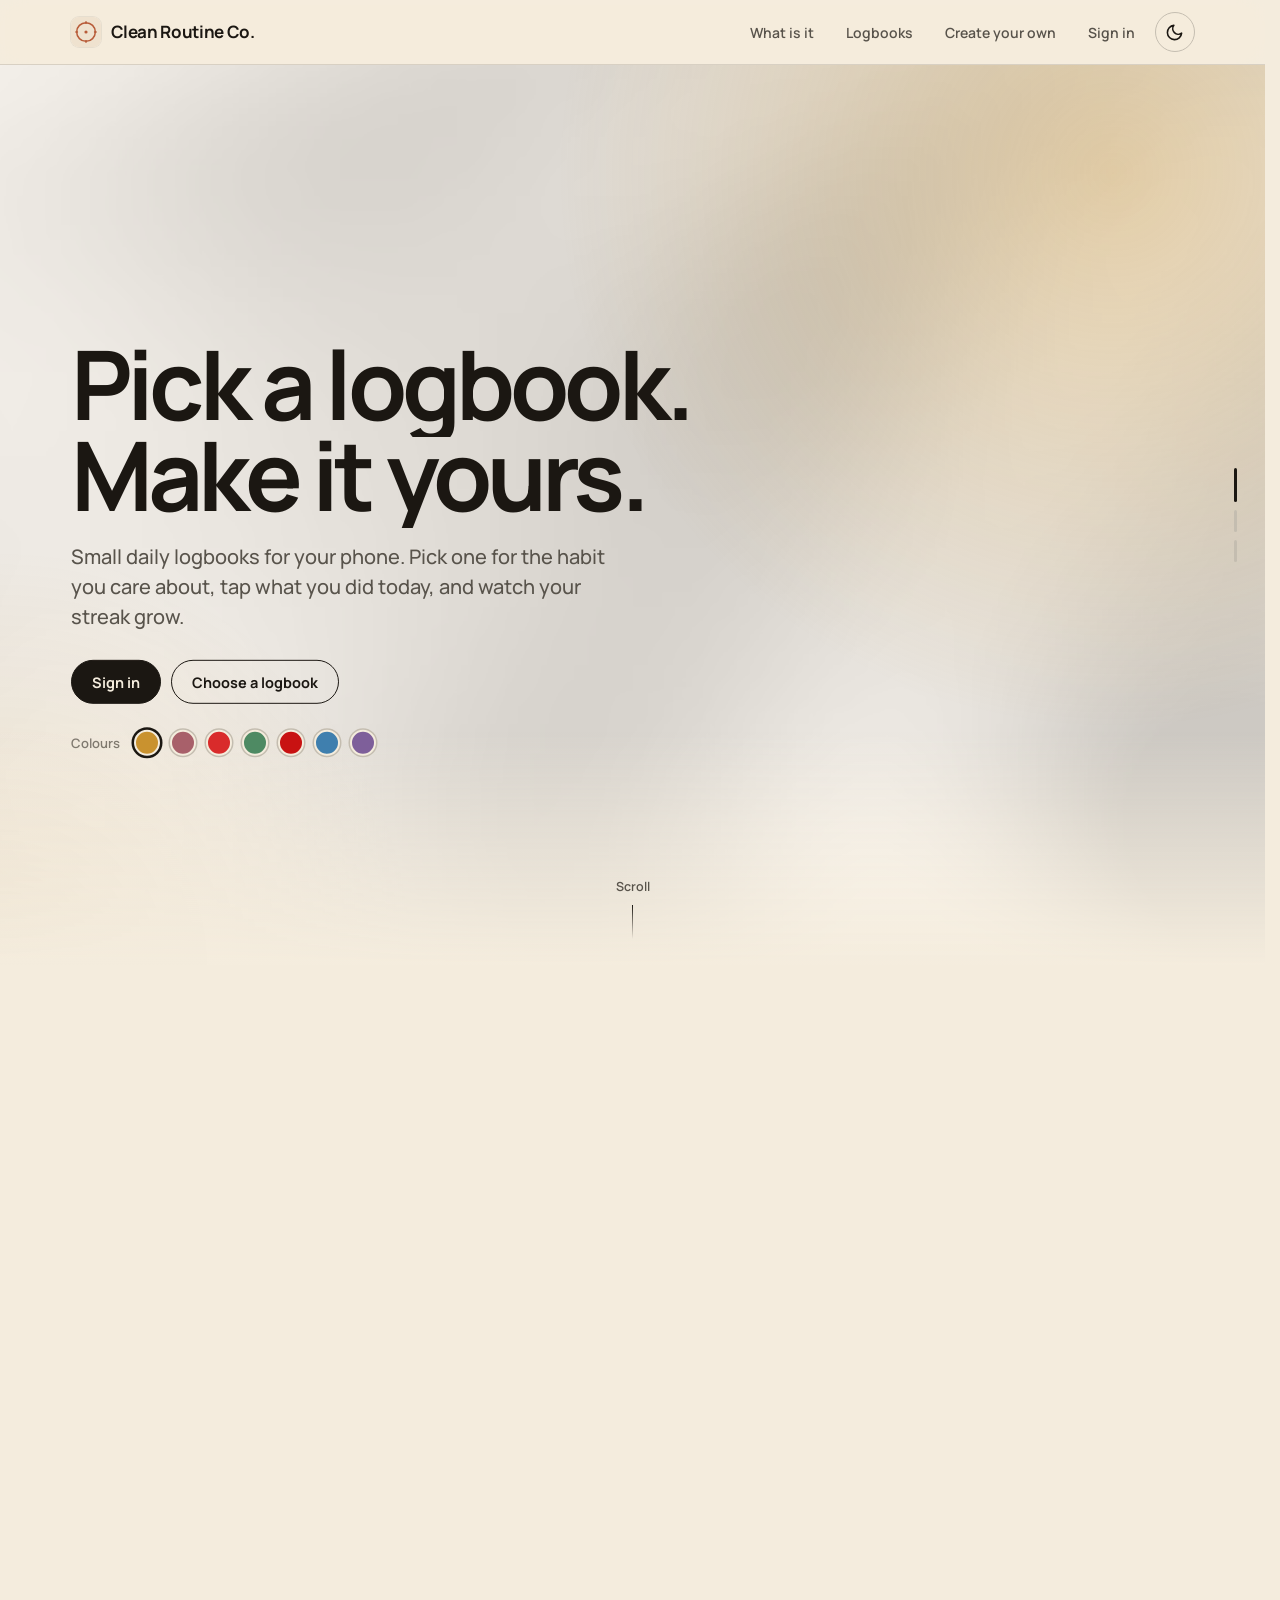
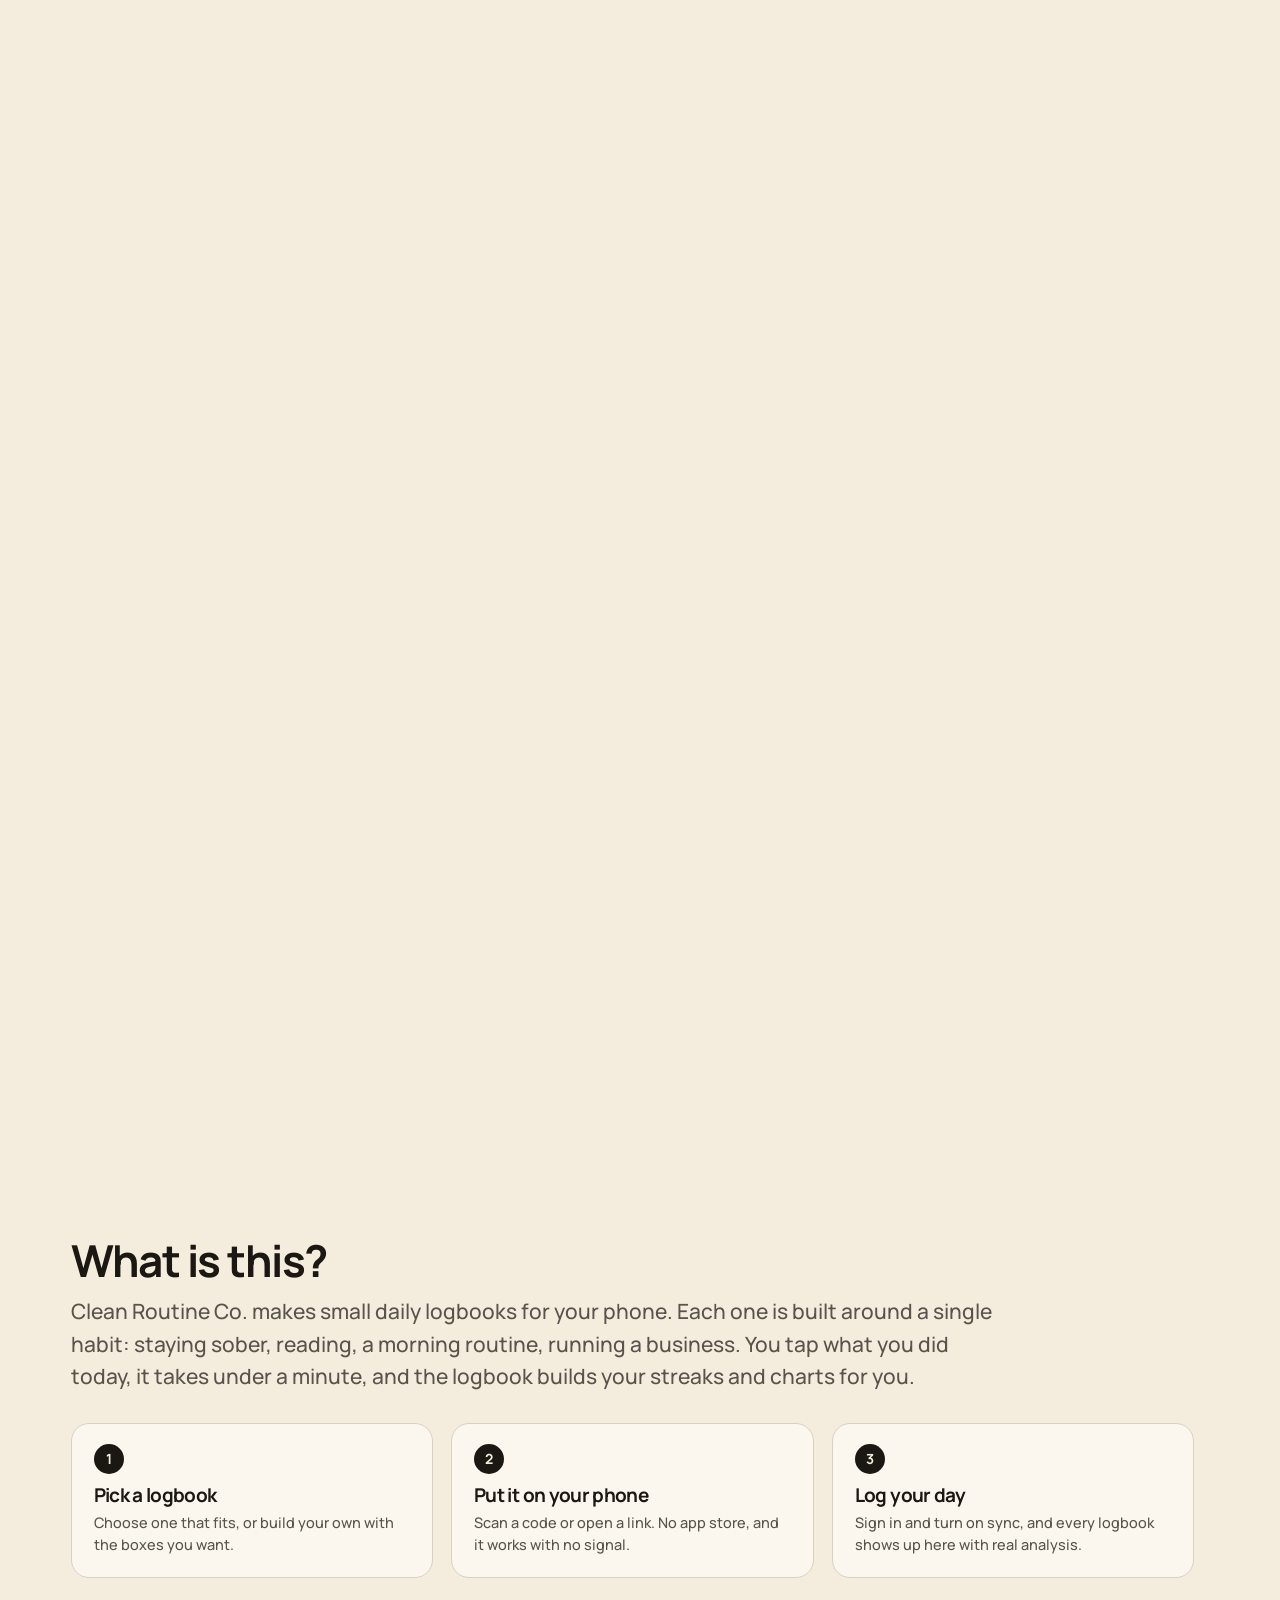
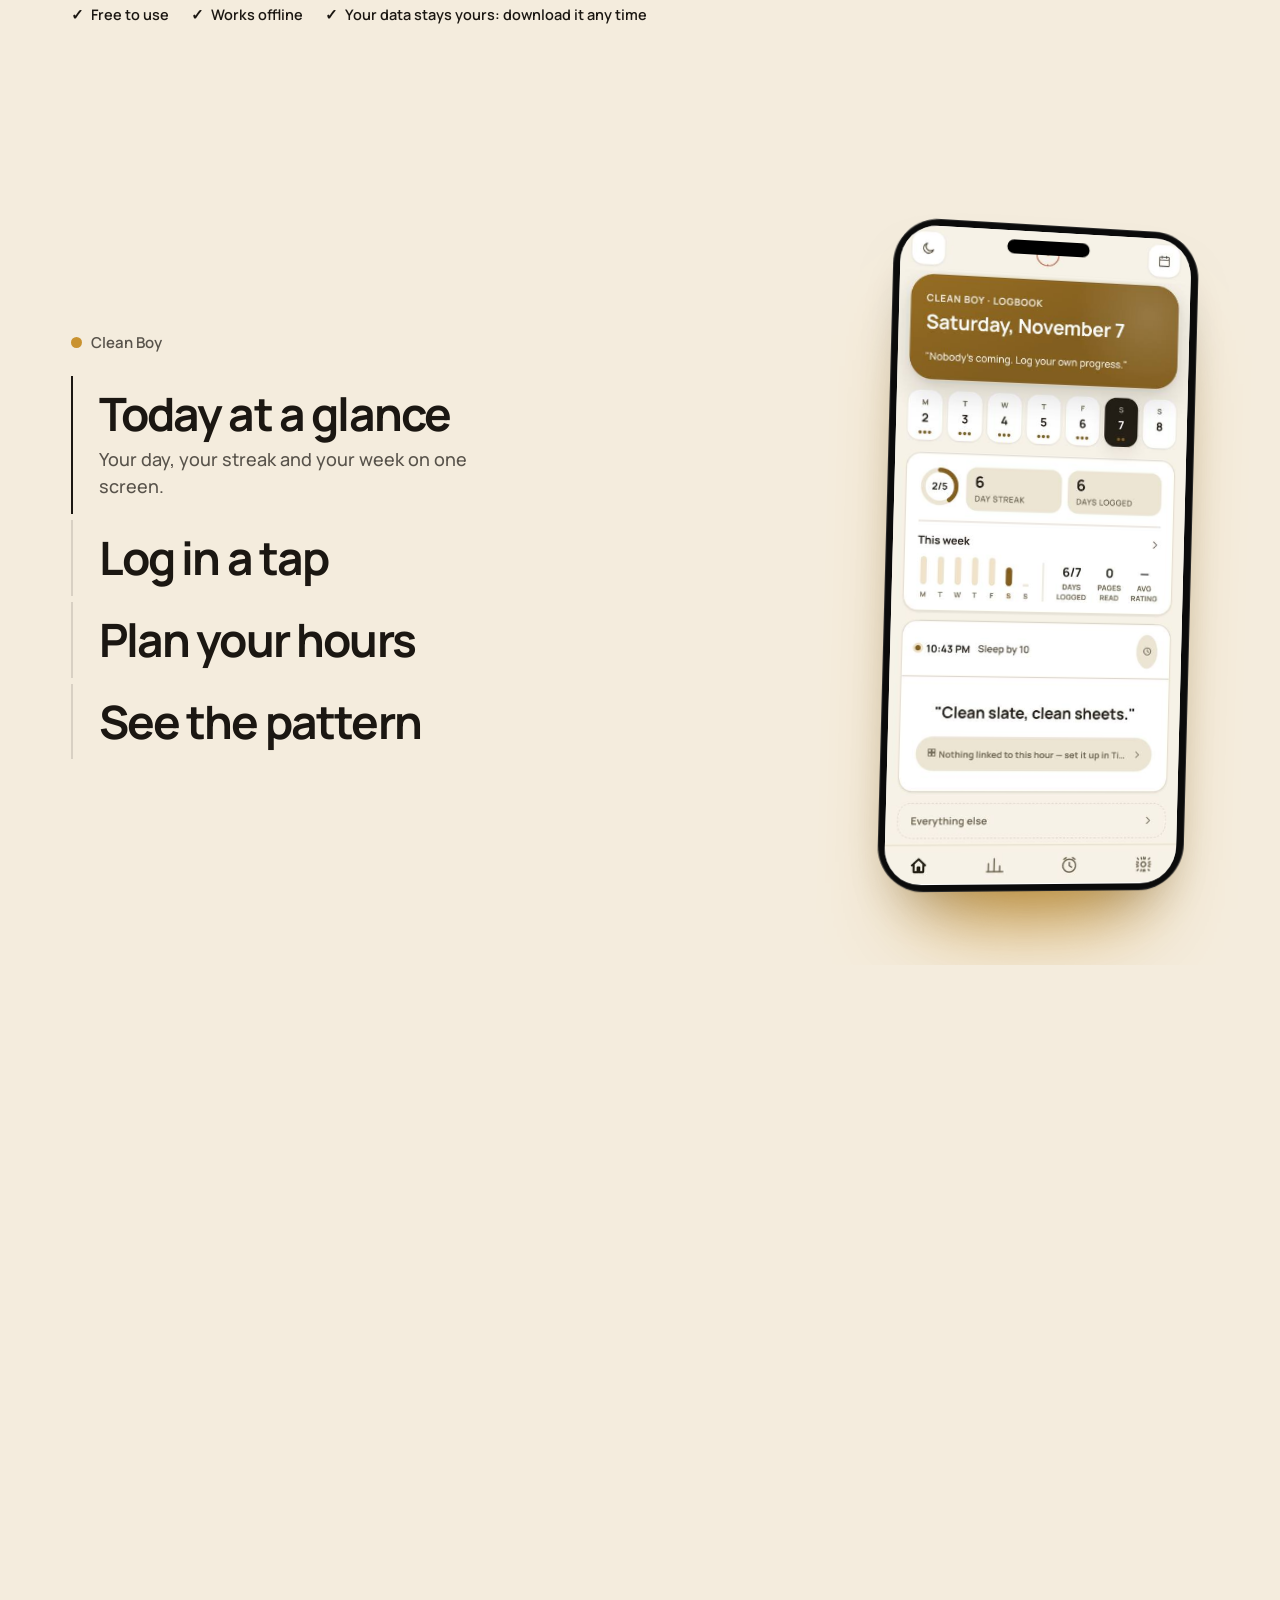
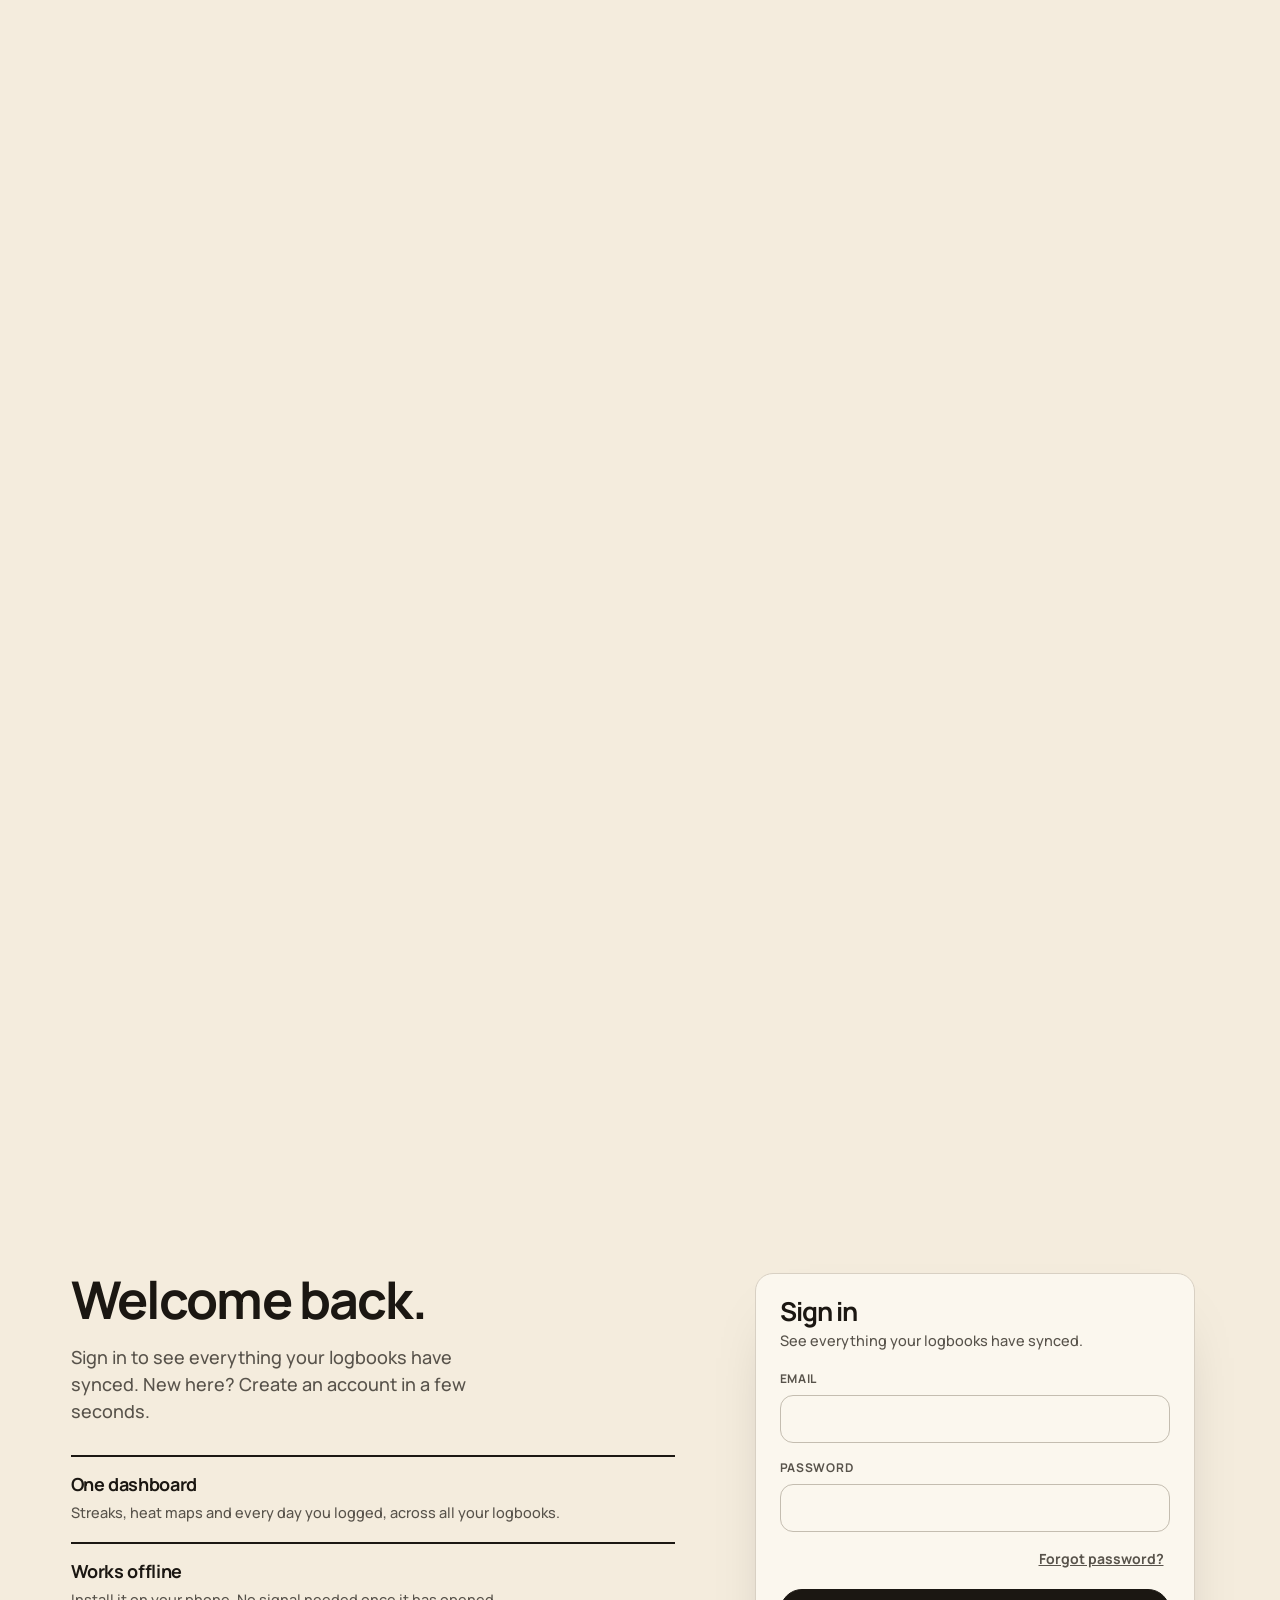
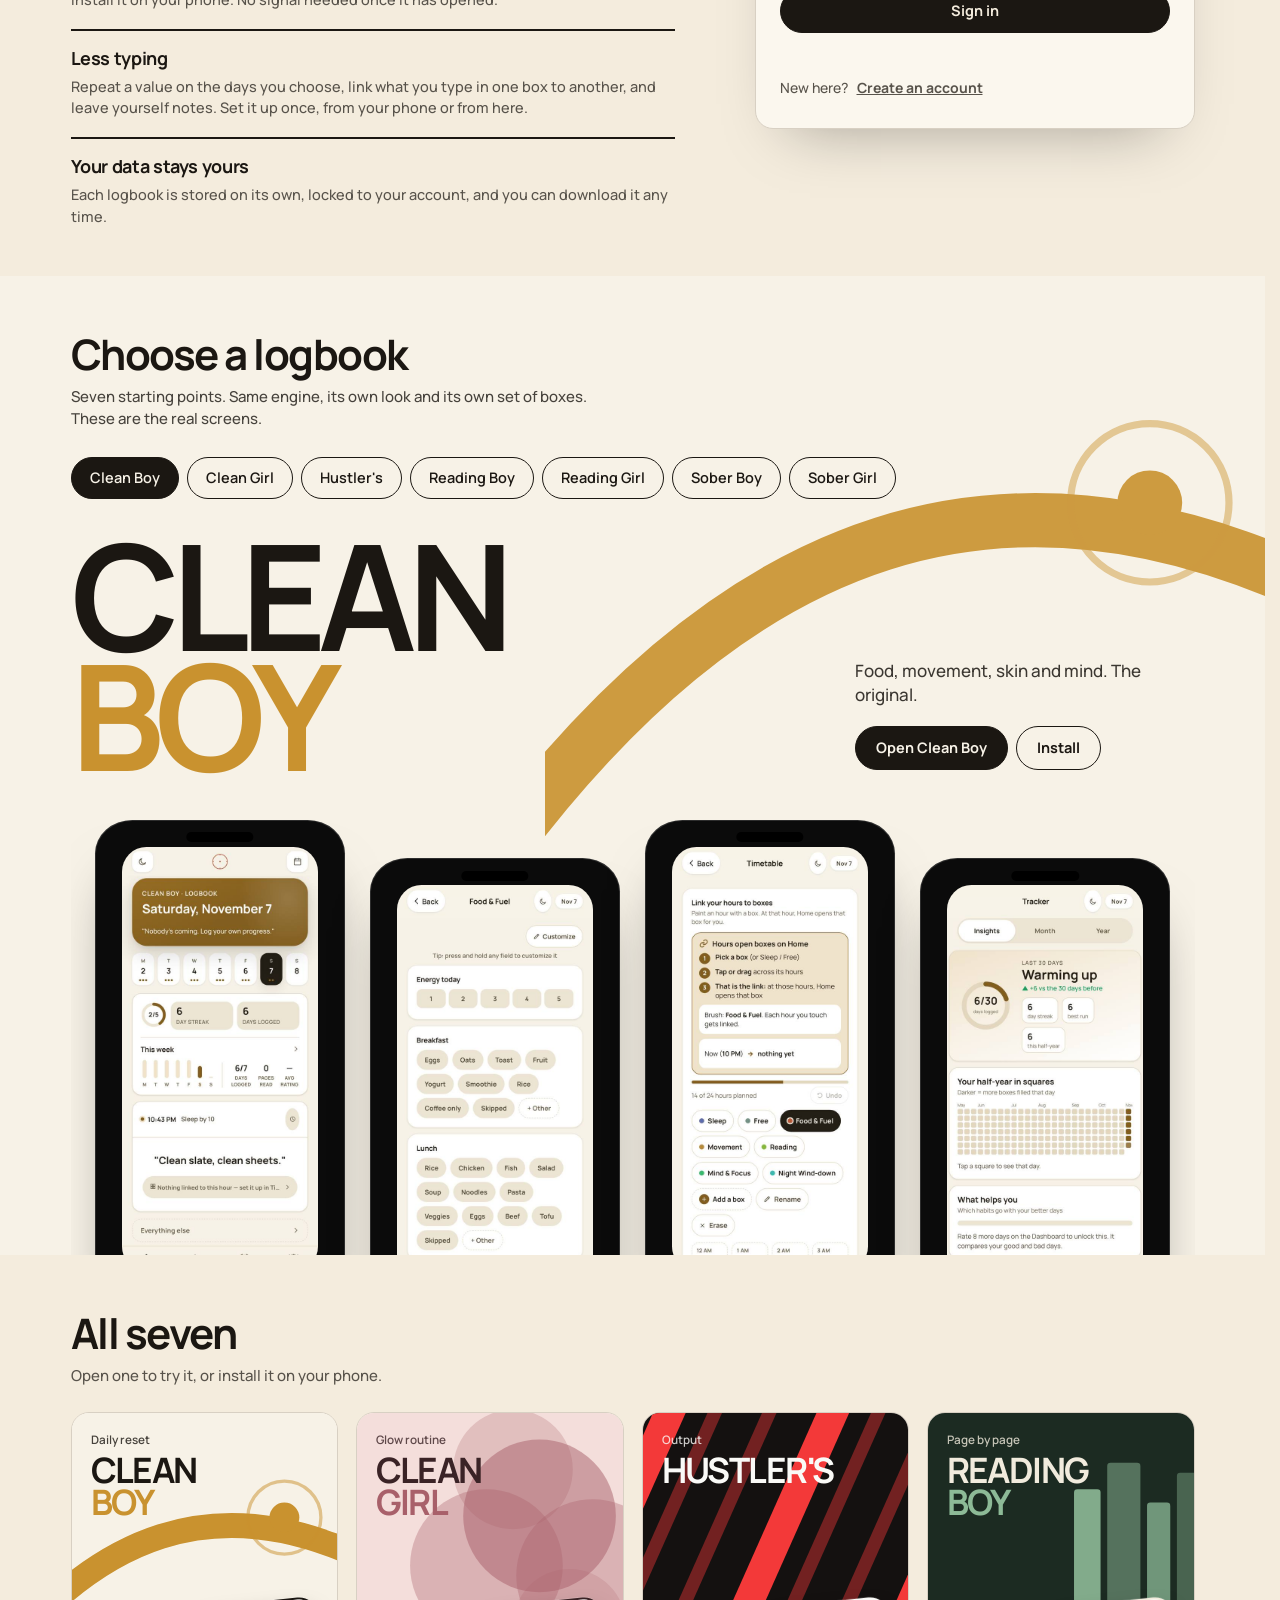
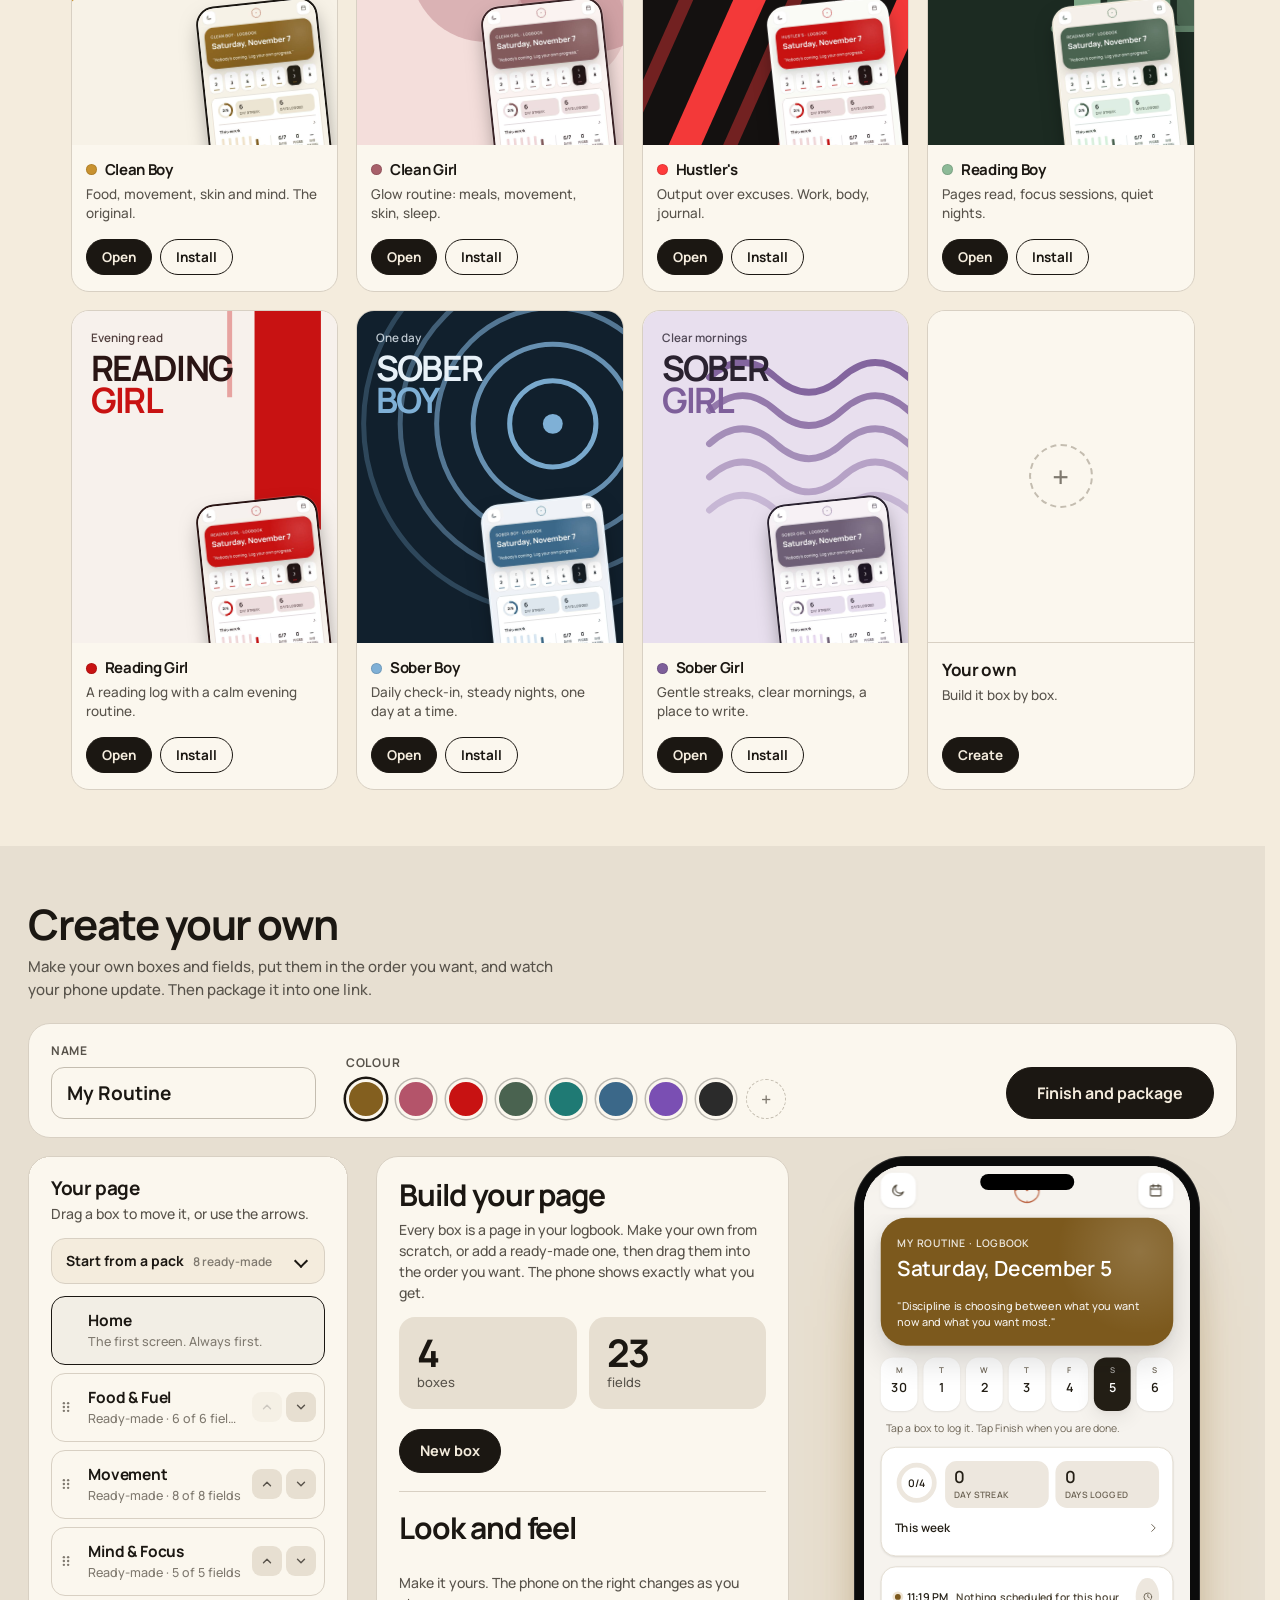
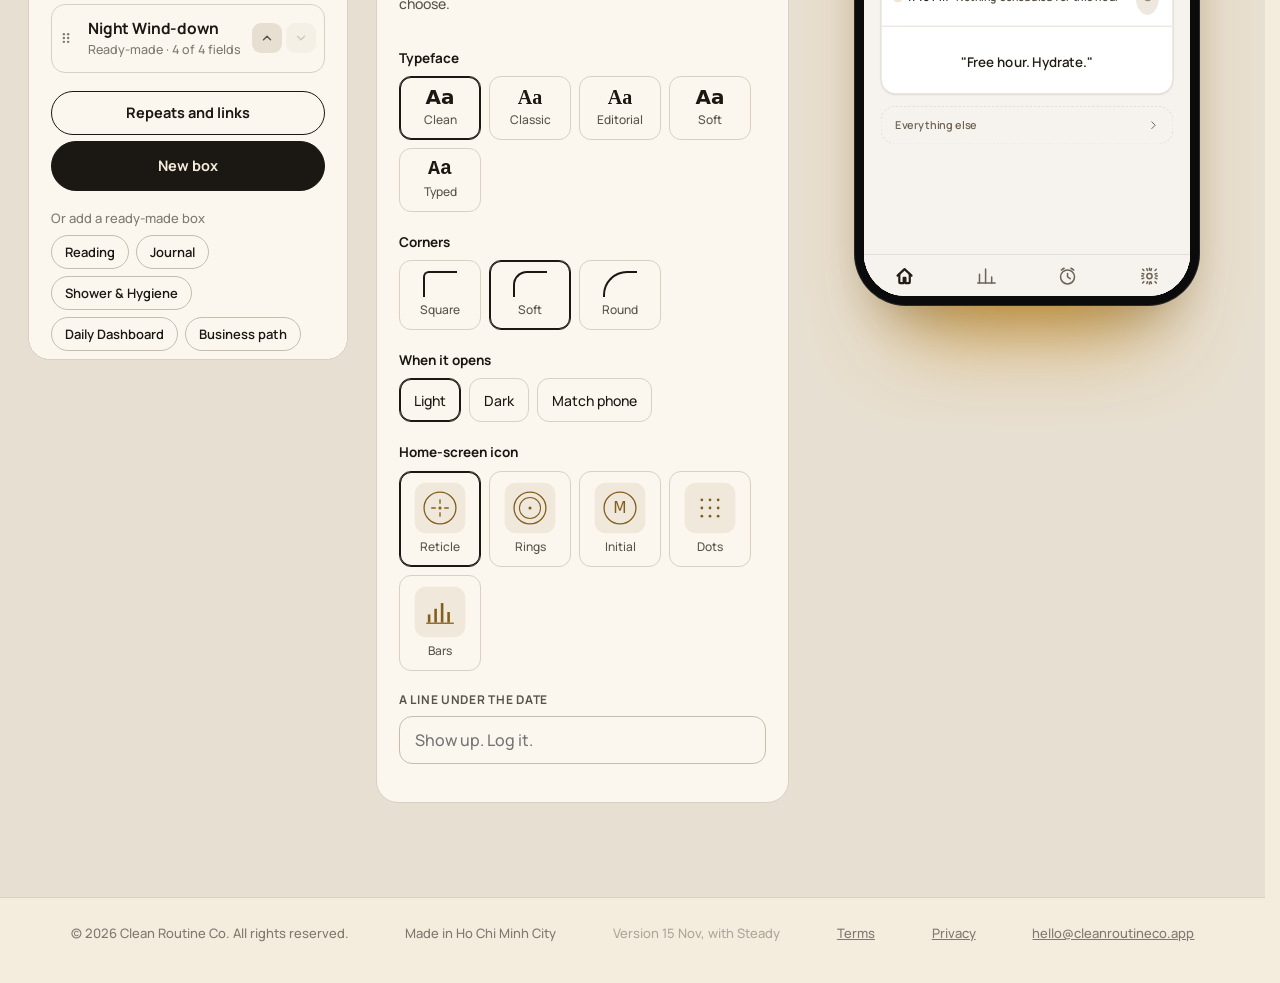
==== commit af659450: "1.3: Hustler dashboard, Income Streams and business lane restored; deep Reading box; Clear Days dash" ====
--- a/index.html
+++ b/index.html
@@ -155,7 +155,7 @@
   .studio{grid-template-columns:minmax(280px,320px) minmax(0,1fr) minmax(360px,420px);grid-template-areas:"a a a" "l e p" "d d d"}
   .studio .s-p{grid-row:2}
   .studio .s-l,.studio .s-e{align-self:start}
-  .studio .s-l{position:sticky;top:78px}
+  .studio .s-l{position:sticky;top:78px;max-height:calc(100vh - 96px);max-height:calc(100svh - 96px);overflow-y:auto;overscroll-behavior:contain;scrollbar-width:thin}
 }
 .studio-c{container:studio / inline-size}
 .agree{display:flex;gap:10px;align-items:flex-start;margin:4px 0 14px;font-size:14px;line-height:1.45;cursor:pointer}.agree input{margin-top:3px;width:18px;height:18px;flex:none;accent-color:var(--acc)}.agree a{text-decoration:underline}.err.ok{color:var(--ink)}
@@ -407,6 +407,13 @@
 .empty ol{margin:14px 0 18px 20px;display:grid;gap:6px}
 .sk{height:96px;border-radius:var(--r);background:linear-gradient(90deg,var(--tint),var(--line),var(--tint));background-size:200% 100%;animation:sk 1.2s linear infinite}
 @keyframes sk{to{background-position:-200% 0}}
+.mgh{margin:26px 0 10px;font-size:15px;display:flex;align-items:center;gap:8px}.mgh span{font-size:12px;font-weight:700;color:var(--mute);background:var(--panel);border:1px solid var(--line);border-radius:99px;padding:1px 9px}
+.mgnone{margin:0 0 8px;font-size:14px;line-height:1.55;color:var(--mute);max-width:620px}
+.mgc{border:1px solid var(--line);border-radius:16px;padding:14px 16px;margin-bottom:10px;background:var(--panel);max-width:760px}.mgc.trash{background:transparent;border-style:dashed}
+.mgt{display:flex;align-items:center;gap:10px;flex-wrap:wrap}.mgt b{font-size:16px}.mgs{margin:6px 0 0;font-size:14px;color:var(--mute);line-height:1.5}.mga{display:flex;gap:8px;flex-wrap:wrap;margin-top:12px}
+.chip{font-size:12px;font-weight:600;border:1px solid var(--line);border-radius:99px;padding:2px 10px;color:var(--mute)}.chip.ok{color:#1c6b3a;border-color:#8fc7a1;background:rgba(60,160,100,.1)}.chip.warn{color:#8a5a00;border-color:#e0bf7a;background:rgba(230,170,40,.12)}
+.btn.danger{color:#b3261e;border-color:rgba(179,38,30,.4)}button.btn.danger:not(.ghost){background:#b3261e;color:#fff;border-color:#b3261e}.btn.wide{width:100%;margin:14px 0 4px}
+.mgov{position:fixed;inset:0;z-index:60;background:rgba(0,0,0,.45);display:flex;align-items:center;justify-content:center;padding:16px}.mgd{background:var(--panel);color:var(--ink);border-radius:20px;padding:22px;max-width:420px;width:100%;box-shadow:0 20px 60px rgba(0,0,0,.3)}.mgd h3{margin:0 0 8px;font-size:19px}.mgd p{margin:0;line-height:1.55;font-size:14.5px}
 .acct{display:grid;gap:16px;max-width:720px}.acct dl{display:grid;grid-template-columns:140px 1fr;gap:10px 16px;margin-top:12px;font-size:14.5px}.acct dt{color:var(--mute);font-weight:600}.acct dd{word-break:break-all}
 footer.ft{border-top:1px solid var(--line);padding:26px 0 40px;color:var(--mute);font-size:13px}.ft .wrap{display:flex;justify-content:space-between;gap:16px;flex-wrap:wrap}
 @media(prefers-reduced-motion:reduce){*{transition:none!important;animation:none!important;scroll-behavior:auto!important}}
@@ -631,6 +638,7 @@
 .fxs .fxw{padding:0;min-height:0}
 
 .bk-row{display:flex;align-items:center;gap:10px;padding:10px 0;border-bottom:1px solid var(--line)}.bk-row:last-child{border-bottom:none}.bk-tick{flex:none;width:28px;height:28px;border-radius:9px;border:2px solid var(--line);background:transparent;color:var(--accent-ink);display:flex;align-items:center;justify-content:center;padding:0;cursor:pointer}.bk-row.done .bk-tick{background:var(--accent);border-color:var(--accent)}.bk-row.done .bk-text{text-decoration:line-through;opacity:.55}.bk-text{flex:1;min-width:0;text-align:left;border:none;background:transparent;color:var(--ink);font:inherit;font-weight:600;padding:4px 0;cursor:pointer}.bk-text.empty{color:var(--muted);font-weight:500}.bk-tier{flex:none;border:none;border-radius:8px;padding:5px 9px;font:inherit;font-size:10.5px;font-weight:800;letter-spacing:.04em;background:var(--surface-2);color:var(--muted);cursor:pointer}.bk-tier.t-MUST{background:var(--accent);color:var(--accent-ink)}.bk-tier.t-WANT{background:color-mix(in srgb,var(--accent) 22%,var(--surface-2));color:var(--ink)}
+.cd-kept{font-size:12.5px;font-weight:700;margin-top:8px;color:var(--accent)}.cd-bars{display:flex;align-items:flex-end;gap:6px;height:64px;margin-top:12px}.cd-bar{flex:1;height:100%;display:flex;flex-direction:column;justify-content:flex-end;align-items:center;gap:4px}.cd-bar i{display:block;width:100%;min-height:3px;border-radius:5px;background:var(--accent);opacity:.8}.cd-bar span{font-size:9.5px;color:var(--muted);height:12px}
 
 </style>
 </head>
@@ -1007,6 +1015,7 @@
   var IC = {
     home:'<svg viewBox="0 0 24 24" fill="none" stroke="currentColor" stroke-width="2" stroke-linecap="round" stroke-linejoin="round"><rect x="3" y="3" width="7" height="9" rx="2"/><rect x="14" y="3" width="7" height="5" rx="2"/><rect x="14" y="12" width="7" height="9" rx="2"/><rect x="3" y="16" width="7" height="5" rx="2"/></svg>',
     lib:'<svg viewBox="0 0 24 24" fill="none" stroke="currentColor" stroke-width="2" stroke-linecap="round" stroke-linejoin="round"><path d="M4 5a2 2 0 0 1 2-2h12v16H6a2 2 0 0 0-2 2z"/><path d="M4 19V5"/></svg>',
+    mg:'<svg viewBox="0 0 24 24" fill="none" stroke="currentColor" stroke-width="2" stroke-linecap="round" stroke-linejoin="round"><path d="M4 7h16M4 12h16M4 17h10"/><circle cx="19" cy="17" r="2"/></svg>',
     plus:'<svg viewBox="0 0 24 24" fill="none" stroke="currentColor" stroke-width="2" stroke-linecap="round"><circle cx="12" cy="12" r="9"/><path d="M12 8v8M8 12h8"/></svg>',
     star:'<svg viewBox="0 0 24 24" fill="none" stroke="currentColor" stroke-width="2" stroke-linecap="round" stroke-linejoin="round"><path d="M12 3l2.7 5.6 6.1.9-4.4 4.3 1 6.1L12 17l-5.4 2.9 1-6.1L3.2 9.5l6.1-.9z"/></svg>',
     me:'<svg viewBox="0 0 24 24" fill="none" stroke="currentColor" stroke-width="2" stroke-linecap="round"><circle cx="12" cy="8" r="4"/><path d="M4 21a8 8 0 0 1 16 0"/></svg>',
@@ -1101,6 +1110,13 @@
   function sharedRead(){ try{ var o = JSON.parse(localStorage.getItem(SKEY) || 'null'); if(o && o.access_token && o.refresh_token && o.user && o.user.id) return { at:o.access_token, rt:o.refresh_token, exp:(o.expires_at ? o.expires_at * 1000 : 0), id:o.user.id, email:o.user.email }; }catch(e){} return null; }
   function sharedWrite(o){ try{ localStorage.setItem(SKEY, JSON.stringify({ access_token:o.access_token, token_type:'bearer', expires_in:o.expires_in || 3600, expires_at:o.expires_at || (Math.floor(Date.now() / 1000) + (o.expires_in || 3600)), refresh_token:o.refresh_token, user:o.user })); }catch(e){} }
   var sess = (function(){ var s = sharedRead(); if(s) { store('lbs-sess', s); return s; } return store('lbs-sess'); })();
+  /* The list of custom logbooks lives in this browser, so it is tied to the account that made it. Another account on the same device starts clean and gets its own list from the cloud. */
+  function bindOwner(uid){
+    var o = store('lbs-owner');
+    if(uid && o && o !== uid){ saved.length = 0; store('lbs-custom', null); store('steady-int', null); try{ localStorage.removeItem('cr-q'); localStorage.removeItem('cr-qs'); }catch(e){} }
+    if(uid && o !== uid) store('lbs-owner', uid);
+  }
+  bindOwner(sess && sess.id);
   var rows = null, loadErr = '', loading = false, lastLoad = 0;
   var cs = { f:'sans', c:'soft', th:'light', m:'reticle', g:'', bt:{}, n:'My Routine', a:SWATCH[0], ord:['dashboard','workout','mindfocus','night'], b:['dashboard','workout','mindfocus','night'], h:[], r:{}, x:[], lk:[], fx:{ r:[], t:[] }, edit:null, sel:'home', pg:'home' };
   var mode = 'in', filt = { q:'', m:'' };
@@ -1254,8 +1270,8 @@
     return m || 'Something went wrong. Try again.';
   }
   function setSess(o){
-    if(o && o.access_token){ sess = { at:o.access_token, rt:o.refresh_token, exp:(o.expires_at ? o.expires_at * 1000 : Date.now() + (o.expires_in || 3600) * 1000), id:o.user && o.user.id, email:o.user && o.user.email }; store('lbs-sess', sess); if(o.user && o.user.id) sharedWrite(o); }
-    else { sess = null; rows = null; ent = null; store('lbs-sess', null); try{ localStorage.removeItem(SKEY); }catch(e){} }
+    if(o && o.access_token){ if(o.user && o.user.id) bindOwner(o.user.id); sess = { at:o.access_token, rt:o.refresh_token, exp:(o.expires_at ? o.expires_at * 1000 : Date.now() + (o.expires_in || 3600) * 1000), id:o.user && o.user.id, email:o.user && o.user.email }; store('lbs-sess', sess); if(o.user && o.user.id) sharedWrite(o); }
+    else { sess = null; rows = null; ent = null; store('lbs-sess', null); saved.length = 0; store('lbs-custom', null); store('lbs-owner', null); store('steady-int', null); try{ localStorage.removeItem(SKEY); localStorage.removeItem('cr-q'); localStorage.removeItem('cr-qs'); }catch(e){} }
   }
   /* Take what another tab (or the logbook) already refreshed, instead of using a refresh token that has since been replaced. */
   function adopt(s){ sess = { at:s.at, rt:s.rt, exp:s.exp, id:s.id, email:s.email }; store('lbs-sess', sess); }
@@ -1283,8 +1299,8 @@
   window.addEventListener('storage', function(e){
     if(e.key !== SKEY) return;
     var s = sharedRead();
-    if(!s){ if(sess){ sess = null; rows = null; ent = null; store('lbs-sess', null); render(); } return; }
-    if(!sess || sess.id !== s.id){ adopt(s); rows = null; ent = null; render(); load(true); return; }
+    if(!s){ if(sess){ sess = null; rows = null; ent = null; store('lbs-sess', null); saved.length = 0; store('lbs-custom', null); store('lbs-owner', null); render(); } return; }
+    if(!sess || sess.id !== s.id){ bindOwner(s.id); adopt(s); rows = null; ent = null; render(); load(true); return; }
     if(s.rt !== sess.rt && s.exp >= sess.exp) adopt(s);
   });
   function api(path, opt){ return fresh().then(function(t){ opt = opt || {}; var pf = opt.prefer; delete opt.prefer; opt.headers = hdr(t); if(pf) opt.headers.Prefer = pf; return fetch(SB + '/rest/v1/' + path, opt).then(j); }); }
@@ -1917,7 +1933,7 @@
 
   function viewAccount(){
     var size = (rows || []).reduce(function(a, r){ return a + r.size; }, 0);
-    return '<div class="vh"><div><h1>Account</h1></div></div><div class="acct"><div class="box"><h3>Signed in</h3><dl><dt>Email</dt><dd>' + esc(sess.email || '') + '</dd><dt>Logbooks synced</dt><dd>' + (rows ? rows.length : 0) + '</dd><dt>Data stored</dt><dd>' + Math.max(1, Math.round(size / 1024)) + ' KB</dd><dt>Last checked</dt><dd>' + (lastLoad ? esc(ago(new Date(lastLoad))) : 'Not yet') + '</dd></dl><div style="margin-top:18px;display:flex;gap:8px;flex-wrap:wrap"><button class="btn ghost" data-act="refresh" type="button">Refresh</button><button class="btn" data-act="signout" type="button">Sign out</button></div></div>'
+    return '<div class="vh"><div><h1>Account</h1></div></div><div class="acct"><div class="box"><h3>Signed in</h3><dl><dt>Email</dt><dd>' + esc(sess.email || '') + '</dd><dt>Logbooks synced</dt><dd>' + (rows ? rows.length : 0) + '</dd><dt>Data stored</dt><dd>' + Math.max(1, Math.round(size / 1024)) + ' KB</dd><dt>Last checked</dt><dd>' + (lastLoad ? esc(ago(new Date(lastLoad))) : 'Not yet') + '</dd></dl><div style="margin-top:18px;display:flex;gap:8px;flex-wrap:wrap"><a class="btn ghost" href="#/manage">Manage logbooks</a><button class="btn ghost" data-act="refresh" type="button">Refresh</button><button class="btn" data-act="signout" type="button">Sign out</button></div></div>'
       + '<div class="box"><h3>Steady</h3><dl><dt>Your plan</dt><dd>' + esc(planLine()) + '</dd></dl><div style="margin-top:16px"><a class="btn ghost" href="#/steady">' + (ent && ent.steady ? 'See Steady' : 'About Steady') + '</a></div></div>'
       + (isAdmin ? '<div class="box"><h3>Anonymous stats (owner only)</h3><p class="hint" style="margin-top:6px;font-size:14px;line-height:1.55">Totals per day. No names, emails, IP addresses or logbook contents are stored.</p><button class="btn ghost sm" type="button" data-act="stats" style="margin-top:14px">Show the last 14 days</button><div id="stout" style="margin-top:14px"></div></div>' : '')
       + (isAdmin ? '<div class="box"><h3>Control panel</h3><p class="hint" style="margin-top:6px;font-size:14px;line-height:1.55">Stats, people, switches, staff and the action log.</p><a class="btn" href="#/admin" style="margin-top:14px">Open the control panel</a></div>' : '')
@@ -2001,7 +2017,7 @@
   window.addEventListener('scroll', introKick, { passive:true }); window.addEventListener('resize', introKick);
 
   /* ================= shell (signed in) ================= */
-  function route(){ var h = location.hash || ''; var m = /^#\/(lb\/(.+)|library|create|account|steady|admin)?$/.exec(h); if(!m) return { v:'dash' }; if(m[2]){ var a; try{ a = decodeURIComponent(m[2]); }catch(e){ a = m[2]; } return { v:'lb', app:a }; } return { v:m[1] || 'dash' }; }
+  function route(){ var h = location.hash || ''; var m = /^#\/(lb\/(.+)|library|create|account|manage|steady|admin)?$/.exec(h); if(!m) return { v:'dash' }; if(m[2]){ var a; try{ a = decodeURIComponent(m[2]); }catch(e){ a = m[2]; } return { v:'lb', app:a }; } return { v:m[1] || 'dash' }; }
 
 
   /* ================= Steady entitlement and free limits ================= */
@@ -2159,17 +2175,129 @@
     else if(v === 'lb') body = viewLb(rt.app);
     else if(v === 'library') body = '<div class="vh"><div><h1>Library</h1><p class="sub">Open one, or install it on your phone.</p></div></div>' + viewLibrary(true);
     else if(v === 'create') body = '<div class="vh"><div><h1>Create your own</h1><p class="sub">Make your own boxes and fields, put them in the order you want.</p></div></div>' + viewCreate();
+    else if(v === 'manage') body = viewManage();
     else if(v === 'steady') body = viewSteady();
     else if(v === 'admin') body = viewAdmin();
     else body = viewAccount();
     var cur = function(x){ return v === x ? ' aria-current="page"' : ''; };
-    var side = '<aside class="side"><a class="brand" href="#/"><i aria-hidden="true"></i>Clean Routine Co.</a><nav aria-label="Main"><a href="#/"' + cur('dash') + '>' + IC.home + 'Dashboard</a><a href="#/library"' + cur('library') + '>' + IC.lib + 'Library</a><a href="#/create"' + cur('create') + '>' + IC.plus + 'Create your own</a><a href="#/steady"' + cur('steady') + '>' + IC.star + 'Steady</a><a href="#/account"' + cur('account') + '>' + IC.me + 'Account</a>' + (isAdmin ? '<a href="#/admin"' + cur('admin') + '>' + IC.adm + 'Control panel</a>' : '') + '</nav>'
+    var side = '<aside class="side"><a class="brand" href="#/"><i aria-hidden="true"></i>Clean Routine Co.</a><nav aria-label="Main"><a href="#/"' + cur('dash') + '>' + IC.home + 'Dashboard</a><a href="#/library"' + cur('library') + '>' + IC.lib + 'Library</a><a href="#/create"' + cur('create') + '>' + IC.plus + 'Create your own</a><a href="#/manage"' + cur('manage') + '>' + IC.mg + 'Manage logbooks</a><a href="#/steady"' + cur('steady') + '>' + IC.star + 'Steady</a><a href="#/account"' + cur('account') + '>' + IC.me + 'Account</a>' + (isAdmin ? '<a href="#/admin"' + cur('admin') + '>' + IC.adm + 'Control panel</a>' : '') + '</nav>'
       + '<div class="k">Your logbooks</div><div class="lbl">' + ((rows && rows.length) ? rows.map(function(r){ return '<a href="#/lb/' + encodeURIComponent(r.app) + '"' + (v === 'lb' && rt.app === r.app ? ' aria-current="page"' : '') + '><span class="dot" style="background:' + esc(r.name.acc) + '"></span>' + esc(r.name.n) + '<small title="Current streak in days">' + (r.cur ? r.cur + ' day' + (r.cur === 1 ? '' : 's') : '') + '</small></a>'; }).join('') : '<span style="padding:6px 12px;font-size:13px;color:var(--mute)">' + (loading ? 'Loading…' : 'None synced yet') + '</span>') + '</div>'
       + '<div class="me">' + MODEBTN + '<a href="#/account" style="text-decoration:none;font-weight:700;color:var(--ink);display:block">' + esc(sess.email || 'Account') + '</a><button type="button" data-act="signout">Sign out</button></div></aside>';
     var tabs = '<nav class="tabbar" aria-label="Main"><a href="#/"' + cur('dash') + '>' + IC.home + 'Dashboard</a><a href="#/library"' + cur('library') + '>' + IC.lib + 'Library</a><a href="#/create"' + cur('create') + '>' + IC.plus + 'Create</a><a href="#/account"' + cur('account') + '>' + IC.me + 'Account</a></nav>';
     return '<div class="shell">' + side + '<main class="main"><div class="mtop"><a class="brand" href="#/"><i aria-hidden="true"></i>Clean Routine Co.</a>' + MODEBTN + '</div>' + body + '</main></div>' + tabs;
   }
 
+
+  /* ================= manage logbooks: status, download, trash ================= */
+  var mg = { trash:null, tbusy:false, terr:'', dlg:null, busy:false, msg:'' };
+  var LOCAL_RE = /^(cleanboy|cleangirl|hustlers|readingboy|readinggirl|soberboy|sobergirl)-logbook-v1$|^custom-[a-z0-9]+-.+-v1$/;
+  function localLogbooks(){
+    var out = [], have = {}; (rows || []).forEach(function(r){ have[r.app] = 1; });
+    try{
+      for(var i = 0; i < localStorage.length; i++){
+        var k = localStorage.key(i); if(!k || !LOCAL_RE.test(k)) continue;
+        var d = null; try{ d = JSON.parse(localStorage.getItem(k) || 'null'); }catch(e){} if(!d || typeof d !== 'object') continue;
+        var n = Object.keys(d.days || {}).length; if(!n && d.onboarded !== true) continue;
+        var ow = localStorage.getItem(k + '-owner') || ''; if(!ow){ try{ var sm = JSON.parse(localStorage.getItem(k + '-sync') || 'null'); if(sm && sm.uid) ow = sm.uid; }catch(e){} }
+        if(sess && ow && ow !== sess.id) continue;
+        var syncOn = false; try{ var sm2 = JSON.parse(localStorage.getItem(k + '-sync') || 'null'); syncOn = !!(sm2 && sm2.on); }catch(e){}
+        out.push({ app:k, data:d, days:n, name:nameOf(k), syncOn:syncOn, inCloud:!!have[k] });
+      }
+    }catch(e){}
+    return out;
+  }
+  function localOf(app){ var l = localLogbooks().filter(function(x){ return x.app === app; })[0]; return l || null; }
+  function fileSlug(n){ return String(n || 'logbook').toLowerCase().replace(/[^a-z0-9]+/g, '-').replace(/^-|-$/g, '') || 'logbook'; }
+  function saveJson(name, data){
+    try{
+      var a = document.createElement('a'), u = URL.createObjectURL(new Blob([JSON.stringify(data, null, 2)], { type:'application/json' }));
+      a.href = u; a.download = fileSlug(name) + '-backup-' + ymd(new Date()) + '.json'; document.body.appendChild(a); a.click(); a.remove(); setTimeout(function(){ URL.revokeObjectURL(u); }, 2000); toast('Backup downloaded');
+    }catch(e){ toast('Could not make the file. Try again.'); }
+  }
+  function rpc(name, body){ return api('rpc/' + name, { method:'POST', body:JSON.stringify(body || {}) }); }
+  function loadTrash(force){
+    if(!sess || mg.tbusy || (mg.trash && !force)) return; mg.tbusy = true; mg.terr = '';
+    rpc('purge_my_trash').then(function(){ return api('logbook_trash?select=app,deleted_at,synced_at,device&order=deleted_at.desc'); }).then(function(r){
+      mg.tbusy = false;
+      if(!r.ok || !Array.isArray(r.j)){ mg.terr = 'Could not open the trash right now.'; mg.trash = null; } else mg.trash = r.j.map(function(t){ return { app:t.app, name:nameOf(t.app), at:t.deleted_at, synced:t.synced_at }; });
+      if(route().v === 'manage') render();
+    }, function(){ mg.tbusy = false; mg.terr = 'You look offline. Connect and try again.'; if(route().v === 'manage') render(); });
+  }
+  function daysLeft(at){ return Math.max(0, Math.ceil(30 - (Date.now() - new Date(at).getTime()) / 864e5)); }
+  function viewManage(){
+    if(!mg.trash && !mg.tbusy && !mg.terr) setTimeout(function(){ loadTrash(); }, 0);
+    var head = '<div class="vh"><div><h1>Manage logbooks</h1><p class="sub">See what is saved in your account, download a copy, or delete one. Deleted logbooks wait in the trash for 30 days.</p></div><div class="acts"><button class="btn ghost sm" data-act="refresh" type="button">Refresh</button></div></div>';
+    if(loading && !rows) return head + '<div class="sk" style="height:160px"></div>';
+    if(loadErr && !rows) return head + '<div class="empty"><h3>' + esc(loadErr) + '</h3><button class="btn" data-act="refresh" type="button">Try again</button></div>';
+    var cloud = rows || [], loc = localLogbooks().filter(function(l){ return !l.inCloud; });
+    var h = head;
+    h += '<h3 class="mgh">In your account <span>' + cloud.length + '</span></h3>';
+    if(!cloud.length) h += '<p class="hint mgnone">Nothing synced yet. Open a logbook on your phone, go to Settings and turn on sync.</p>';
+    h += cloud.map(function(r){
+      var lc = localOf(r.app), kb = Math.max(1, Math.round(r.size / 1024));
+      return '<div class="mgc"><div class="mgt"><span class="dot" style="background:' + esc(r.name.acc) + '"></span><b>' + esc(r.name.n) + '</b><span class="chip ok">Synced</span>' + (lc ? '<span class="chip">Also on this device</span>' : '') + '</div>'
+        + '<p class="mgs">Last synced ' + esc(ago(r.updated)) + (r.device ? ' from ' + esc(String(r.device).slice(0, 24)) : '') + '. ' + r.keys.length + ' day' + (r.keys.length === 1 ? '' : 's') + ' logged, ' + kb + ' KB.</p>'
+        + '<div class="mga">' + (r.url ? '<a class="btn sm" href="' + esc(r.url) + '">Open</a>' : '') + '<button class="btn ghost sm" type="button" data-act="mgdl" data-app="' + esc(r.app) + '">Download a copy</button><button class="btn ghost sm danger" type="button" data-act="mgdel" data-app="' + esc(r.app) + '">Delete</button></div></div>';
+    }).join('');
+    if(loc.length){
+      h += '<h3 class="mgh">Only on this device <span>' + loc.length + '</span></h3><p class="hint mgnone">These are not saved in your account. If this device is lost, they are gone. Open one and turn on sync in Settings to keep a copy.</p>';
+      h += loc.map(function(l){
+        return '<div class="mgc"><div class="mgt"><span class="dot" style="background:' + esc(l.name.acc) + '"></span><b>' + esc(l.name.n) + '</b><span class="chip warn">Not synced</span></div>'
+          + '<p class="mgs">' + l.days + ' day' + (l.days === 1 ? '' : 's') + ' logged on this device only.</p>'
+          + '<div class="mga">' + (l.name.preset ? '<a class="btn sm" href="' + esc(urlFor({ preset:l.name.preset })) + '">Open</a>' : (l.name.custom ? '<a class="btn sm" href="' + esc(urlFor(l.name.custom)) + '">Open</a>' : '')) + '<button class="btn ghost sm" type="button" data-act="mgdl" data-app="' + esc(l.app) + '" data-loc="1">Download a copy</button><button class="btn ghost sm danger" type="button" data-act="mgdel" data-app="' + esc(l.app) + '" data-loc="1">Remove from this device</button></div></div>';
+      }).join('');
+    }
+    h += '<h3 class="mgh">Trash <span>' + (mg.trash ? mg.trash.length : 0) + '</span></h3>';
+    if(mg.tbusy && !mg.trash) h += '<p class="hint mgnone">Opening the trash…</p>';
+    else if(mg.terr) h += '<p class="hint mgnone">' + esc(mg.terr) + ' <button class="btn ghost sm" type="button" data-act="mgtr">Try again</button></p>';
+    else if(!mg.trash || !mg.trash.length) h += '<p class="hint mgnone">The trash is empty. Deleted logbooks stay here for 30 days, then they are erased for good.</p>';
+    else h += mg.trash.map(function(t){
+      var d = daysLeft(t.at);
+      return '<div class="mgc trash"><div class="mgt"><span class="dot" style="background:' + esc(t.name.acc) + '"></span><b>' + esc(t.name.n) + '</b><span class="chip warn">' + d + ' day' + (d === 1 ? '' : 's') + ' left</span></div>'
+        + '<p class="mgs">Deleted ' + esc(ago(t.at)) + '. Erased for good after ' + esc(new Date(new Date(t.at).getTime() + 30 * 864e5).toLocaleDateString(undefined, { month:'short', day:'numeric', year:'numeric' })) + '.</p>'
+        + '<div class="mga"><button class="btn sm" type="button" data-act="mgrs" data-app="' + esc(t.app) + '">Restore</button><button class="btn ghost sm" type="button" data-act="mgdl" data-app="' + esc(t.app) + '" data-tr="1">Download a copy</button><button class="btn ghost sm danger" type="button" data-act="mgnow" data-app="' + esc(t.app) + '">Delete now</button></div></div>';
+    }).join('');
+    if(mg.dlg) h += mgDialog();
+    return h;
+  }
+  function mgDialog(){
+    var d = mg.dlg, nm = esc(d.name), t = d.kind, body, go;
+    if(t === 'trash') { body = '<h3>Delete ' + nm + '?</h3><p>It moves to the trash and disappears from your account on all your devices.' + (d.local ? ' This also removes the copy on this device.' : '') + ' You can restore it for 30 days. After that it is erased for good.</p>'; go = 'Move to trash'; }
+    else if(t === 'local') { body = '<h3>Remove ' + nm + ' from this device?</h3><p><b>This one is not saved in your account, so it cannot go to the trash and cannot be restored.</b> Download a copy first if you might want it back.</p>'; go = 'Remove from this device'; }
+    else { body = '<h3>Delete ' + nm + ' for good?</h3><p>It will be erased now instead of in ' + d.days + ' day' + (d.days === 1 ? '' : 's') + '. This cannot be undone.</p>'; go = 'Erase for good'; }
+    return '<div class="mgov" role="dialog" aria-modal="true" aria-label="Delete a logbook"><div class="mgd">' + body
+      + '<button class="btn ghost wide" type="button" data-act="mgdl" data-app="' + esc(d.app) + '"' + (t === 'local' ? ' data-loc="1"' : '') + (t === 'erase' ? ' data-tr="1"' : '') + '>' + (d.saved ? 'Downloaded. Download again' : 'Download a copy first') + '</button>'
+      + '<div class="mga"><button class="btn ghost" type="button" data-act="mgx">Cancel</button><button class="btn danger" type="button" data-act="mgok"' + (mg.busy ? ' disabled' : '') + '>' + go + '</button></div></div></div>';
+  }
+  function mgFind(app){ var r = (rows || []).filter(function(x){ return x.app === app; })[0]; return r; }
+  function mgAct(a, b){
+    var app = b.dataset.app;
+    if(a === 'mgdl'){
+      if(b.dataset.tr){ var nmT = nameOf(app).n; api('logbook_trash?app=eq.' + encodeURIComponent(app) + '&select=data').then(function(r){ if(r.ok && r.j && r.j[0]) { saveJson(nmT, r.j[0].data); if(mg.dlg) { mg.dlg.saved = true; render(); } } else toast('Could not get that copy. Try again.'); }); return true; }
+      if(b.dataset.loc){ var l = localOf(app); if(l){ saveJson(l.name.n, l.data); if(mg.dlg){ mg.dlg.saved = true; render(); } } return true; }
+      var r0 = mgFind(app); if(r0){ saveJson(r0.name.n, r0.data); if(mg.dlg){ mg.dlg.saved = true; render(); } } return true;
+    }
+    if(a === 'mgdel'){ mg.dlg = { kind:b.dataset.loc ? 'local' : 'trash', app:app, name:nameOf(app).n, saved:false, local:!b.dataset.loc && !!localOf(app) }; render(); return true; }
+    if(a === 'mgnow'){ var t = (mg.trash || []).filter(function(x){ return x.app === app; })[0]; mg.dlg = { kind:'erase', app:app, name:nameOf(app).n, days:t ? daysLeft(t.at) : 0, saved:false }; render(); return true; }
+    if(a === 'mgx'){ mg.dlg = null; render(); return true; }
+    if(a === 'mgtr'){ mg.terr = ''; mg.trash = null; render(); return true; }
+    if(a === 'mgrs'){
+      b.disabled = true;
+      rpc('restore_logbook', { p_app:app }).then(function(r){
+        if(r.ok && r.j === true){ toast('Restored. It is back in your account.'); mg.trash = null; rows = null; render(); load(true); }
+        else if(r.ok){ toast('Too late: that one was already erased.'); mg.trash = null; render(); }
+        else { var m = (r.j && (r.j.message || r.j.msg)) || ''; toast(/Steady/i.test(m) ? 'Sync needs Steady to bring this back.' : /already/i.test(m) ? 'A logbook with that name is already in your account.' : 'Could not restore. Try again.'); b.disabled = false; }
+      }); return true;
+    }
+    if(a === 'mgok'){
+      var d = mg.dlg; if(!d || mg.busy) return true; mg.busy = true; render();
+      var done = function(msg){ mg.busy = false; mg.dlg = null; mg.trash = null; toast(msg); render(); };
+      if(d.kind === 'local'){ try{ ['', '-sync', '-owner', '-prev'].forEach(function(s){ localStorage.removeItem(d.app + s); }); }catch(e){} done('Removed from this device.'); return true; }
+      if(d.kind === 'trash'){ rpc('trash_logbook', { p_app:d.app }).then(function(r){ if(r.ok){ rows = (rows || []).filter(function(x){ return x.app !== d.app; }); try{ ['', '-sync', '-owner', '-prev'].forEach(function(s){ localStorage.removeItem(d.app + s); }); }catch(e){} done('Moved to the trash. You have 30 days to restore it.'); load(true); } else { mg.busy = false; toast('Could not delete. Try again.'); render(); } }, function(){ mg.busy = false; toast('You look offline. Try again.'); render(); }); return true; }
+      rpc('erase_trashed', { p_app:d.app }).then(function(r){ if(r.ok) done('Erased for good.'); else { mg.busy = false; toast('Could not erase. Try again.'); render(); } }); return true;
+    }
+    return false;
+  }
 
   /* ================= control panel (owners and developers only; every real check happens on the server) ================= */
   var myRole = null;
@@ -2692,7 +2820,8 @@
     if(b){
       var a = b.dataset.act;
       if(a === 'tone'){ tone = tone === 'night' ? 'day' : 'night'; store('lbs-tone', tone); applyTheme(); var sg = $('choose'); if(sg){ sg.setAttribute('style', themeVars(stTh(stageId))); var om = sg.querySelector('svg.mo'); if(om) om.outerHTML = motif(TH[stageId].mo, stTh(stageId).acc); } else render(); }
-      else if(a === 'refresh'){ load(true); }
+      else if(a === 'refresh'){ mg.trash = null; load(true); }
+      else if(/^mg/.test(a) && mgAct(a, b)){ }
       else if(a === 'signout'){ setSess(null); location.hash = ''; render(); toast('Signed out'); }
       else if(a === 'vchange'){ verifyFor = ''; mode = 'up'; var f1 = $('signin'); if(f1) f1.innerHTML = authForm(); }
       else if(a === 'vdone'){ verifyFor = ''; mode = 'in'; var f2 = $('signin'); if(f2){ f2.innerHTML = authForm(); var ae = $('ae'); if(ae) ae.value = lastEmail; var ap = $('ap'); if(ap) ap.focus(); } }
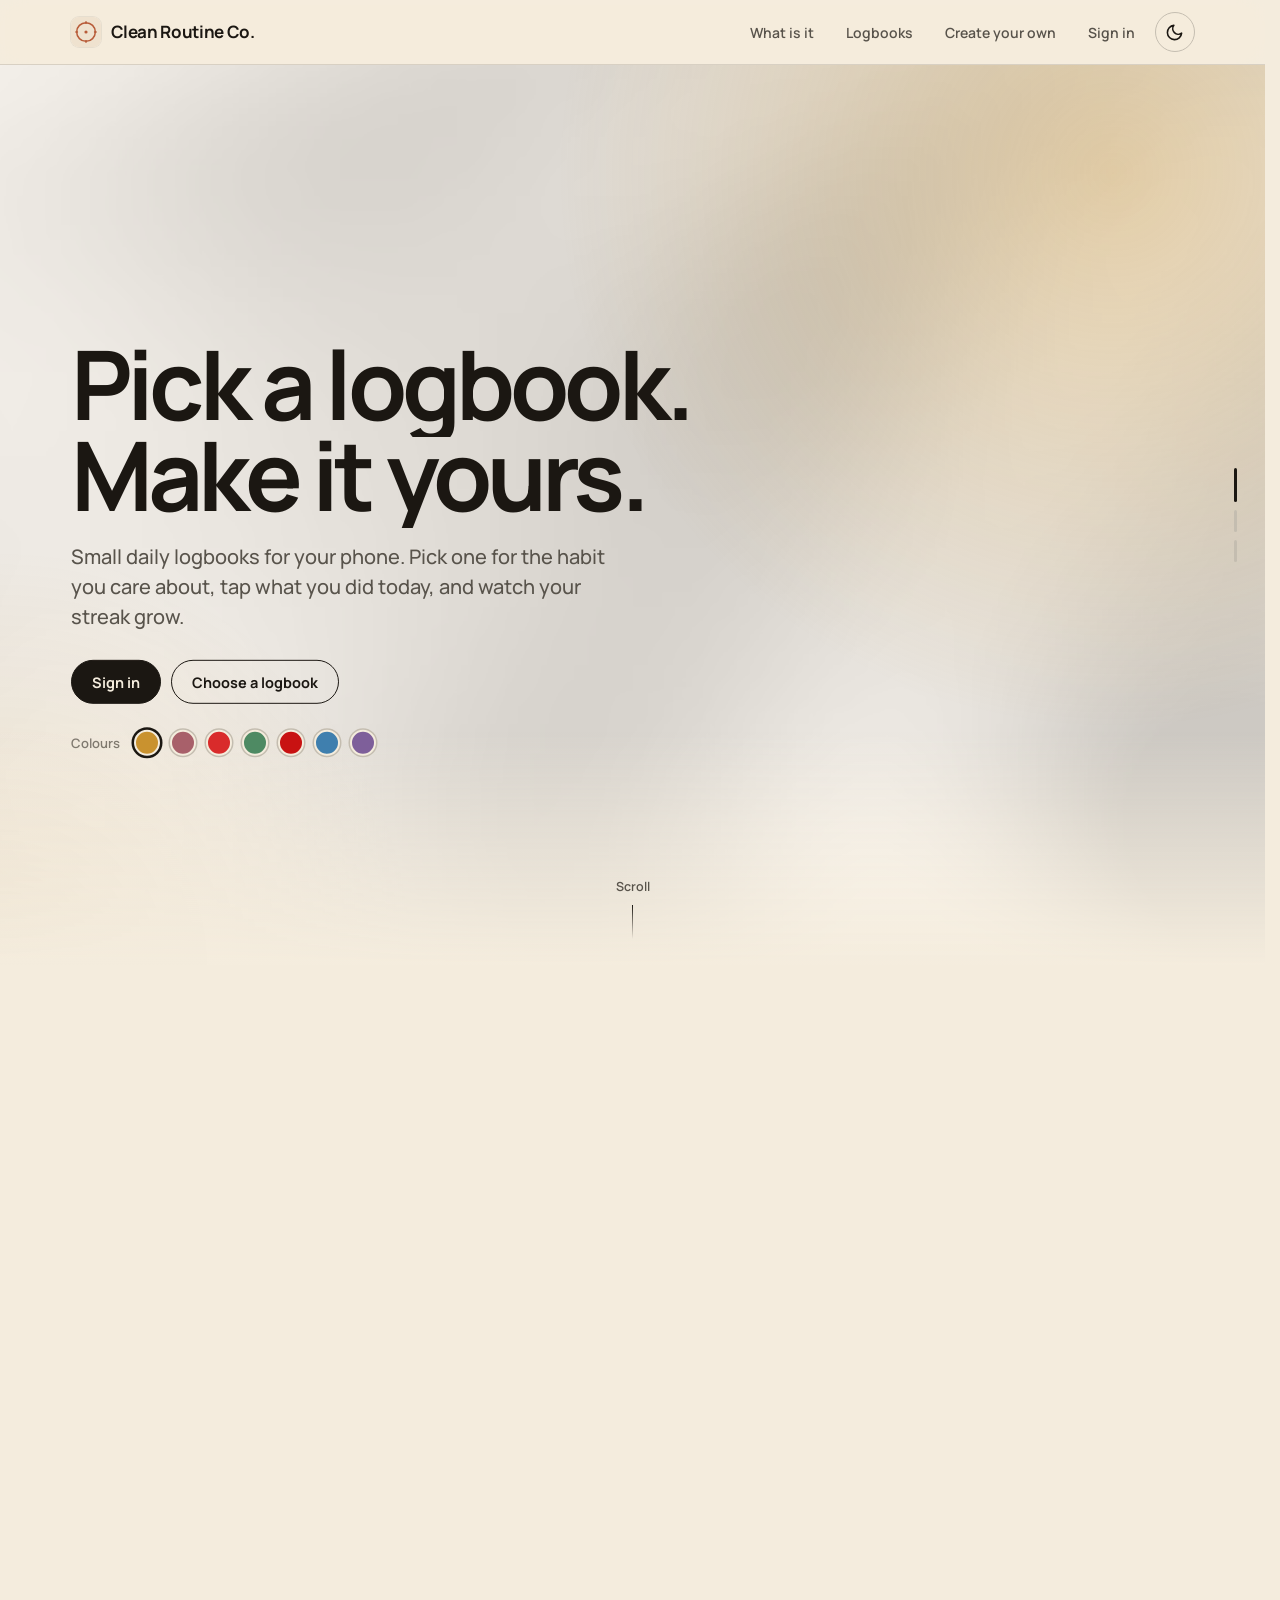
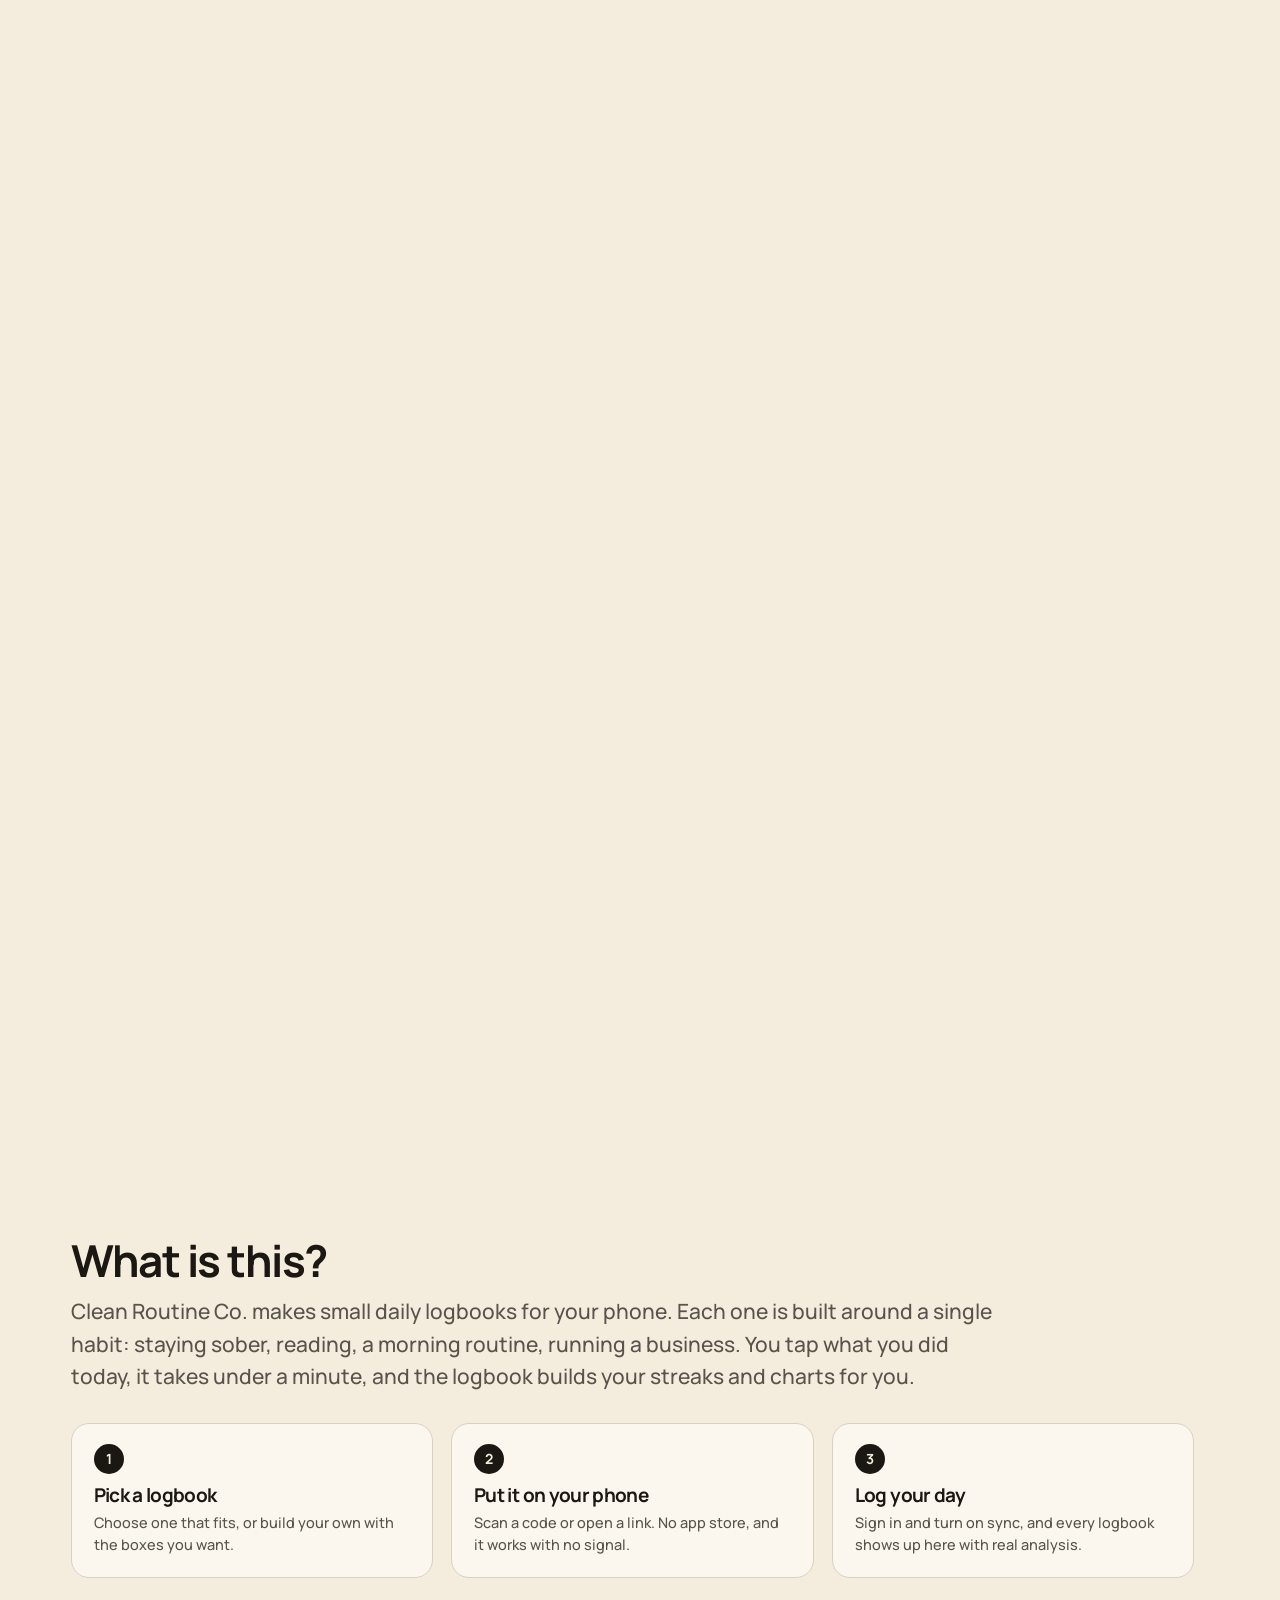
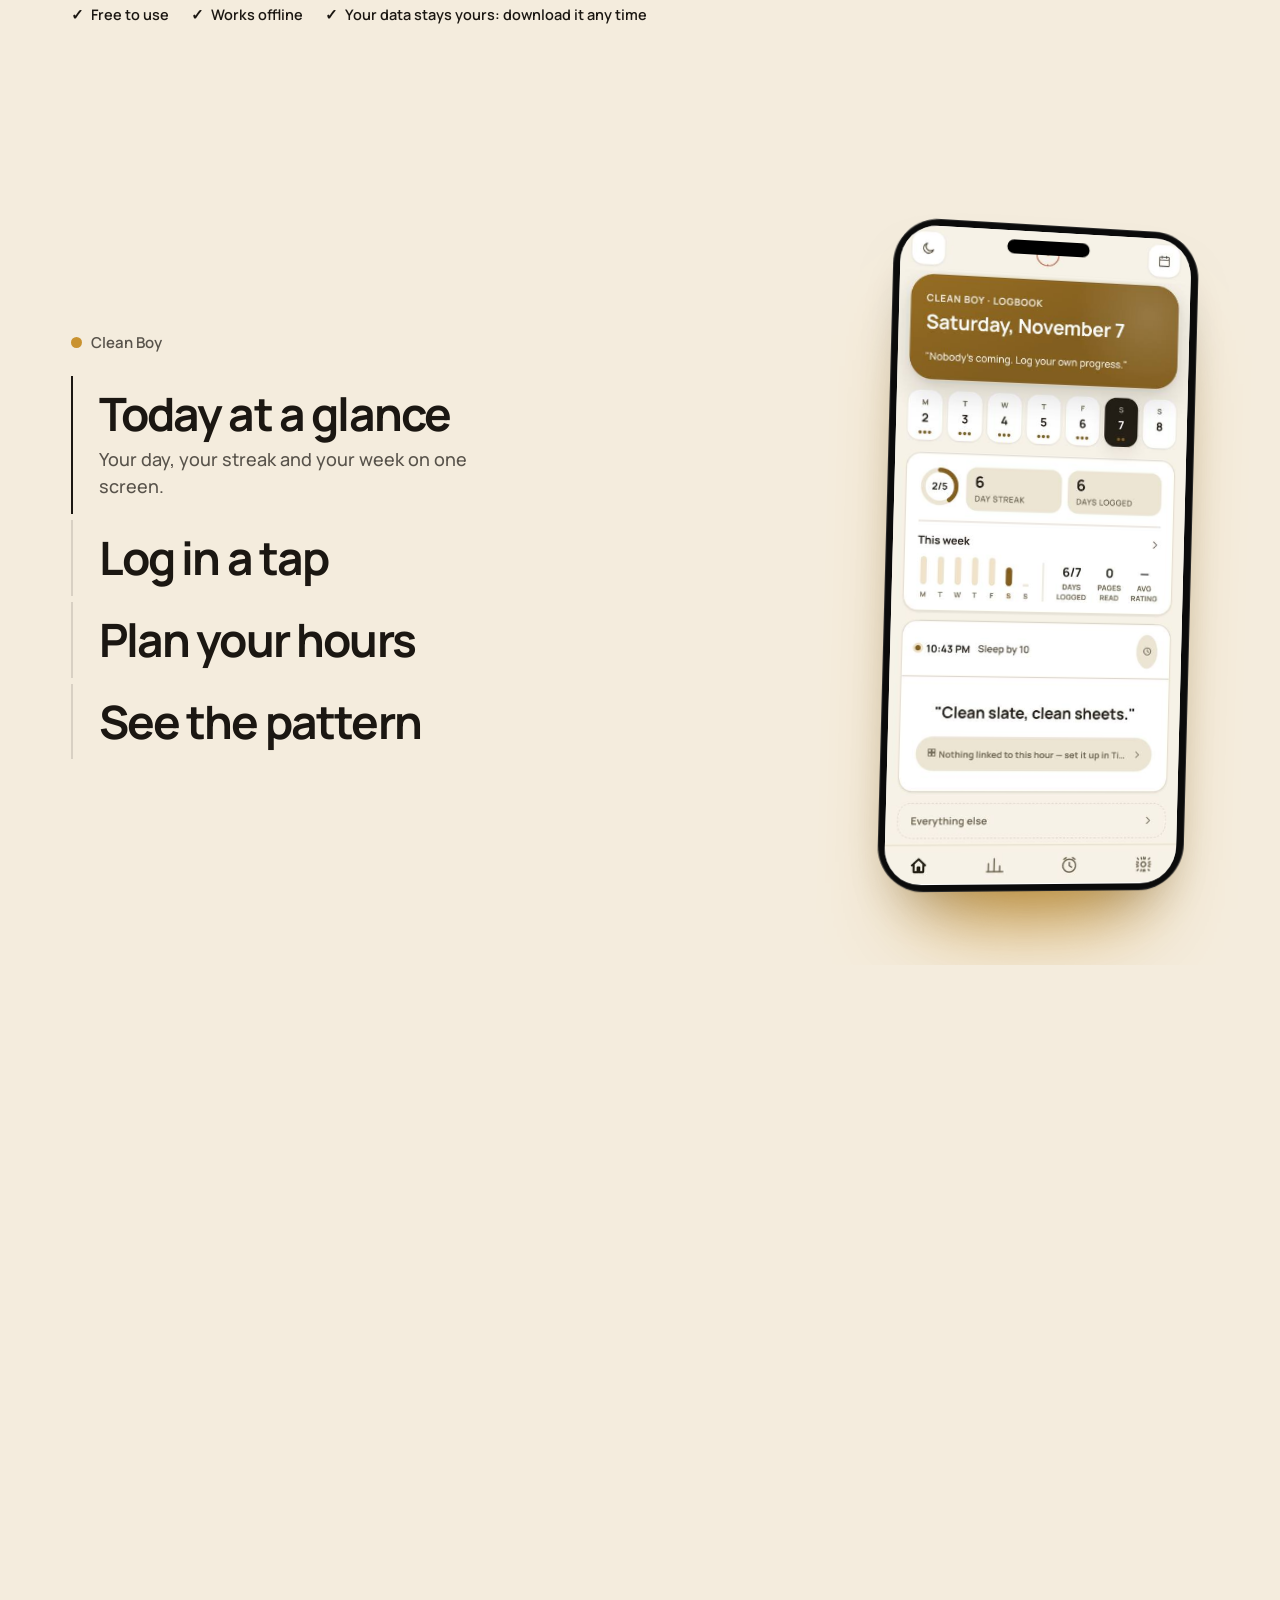
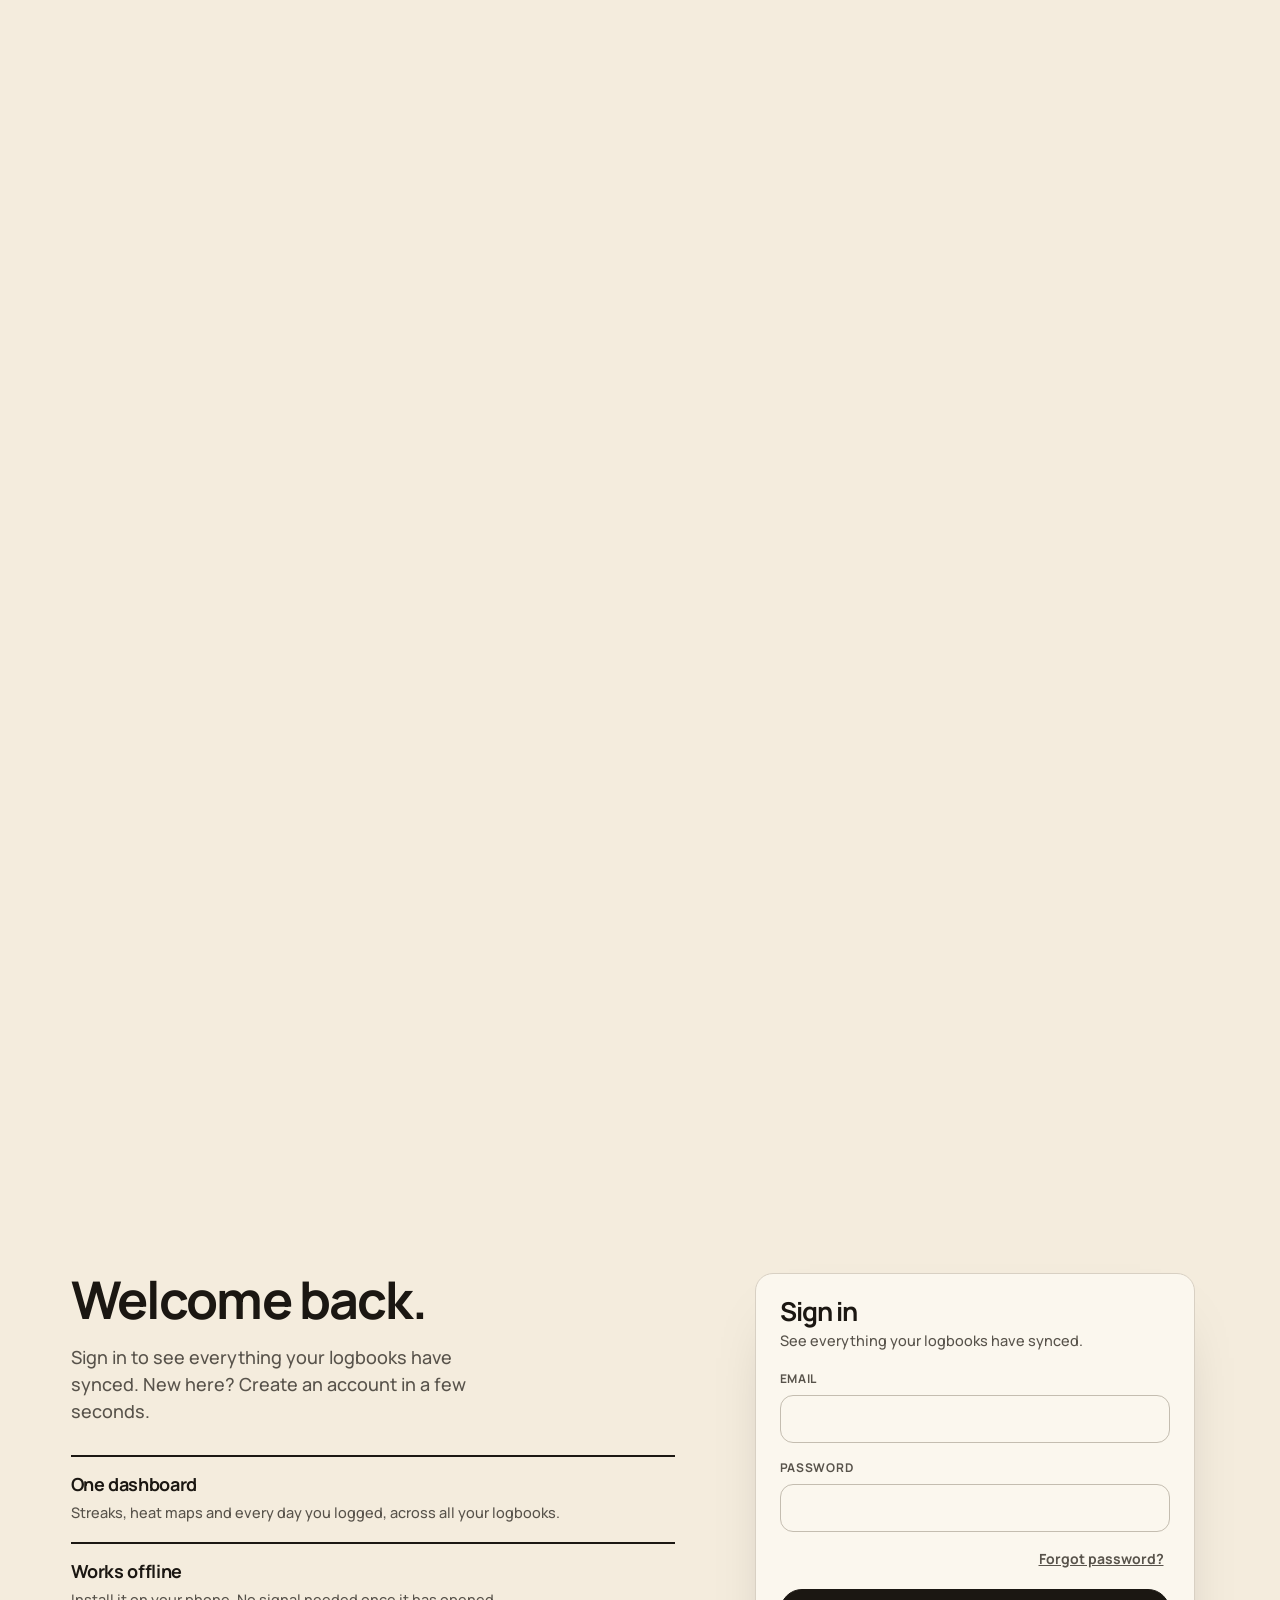
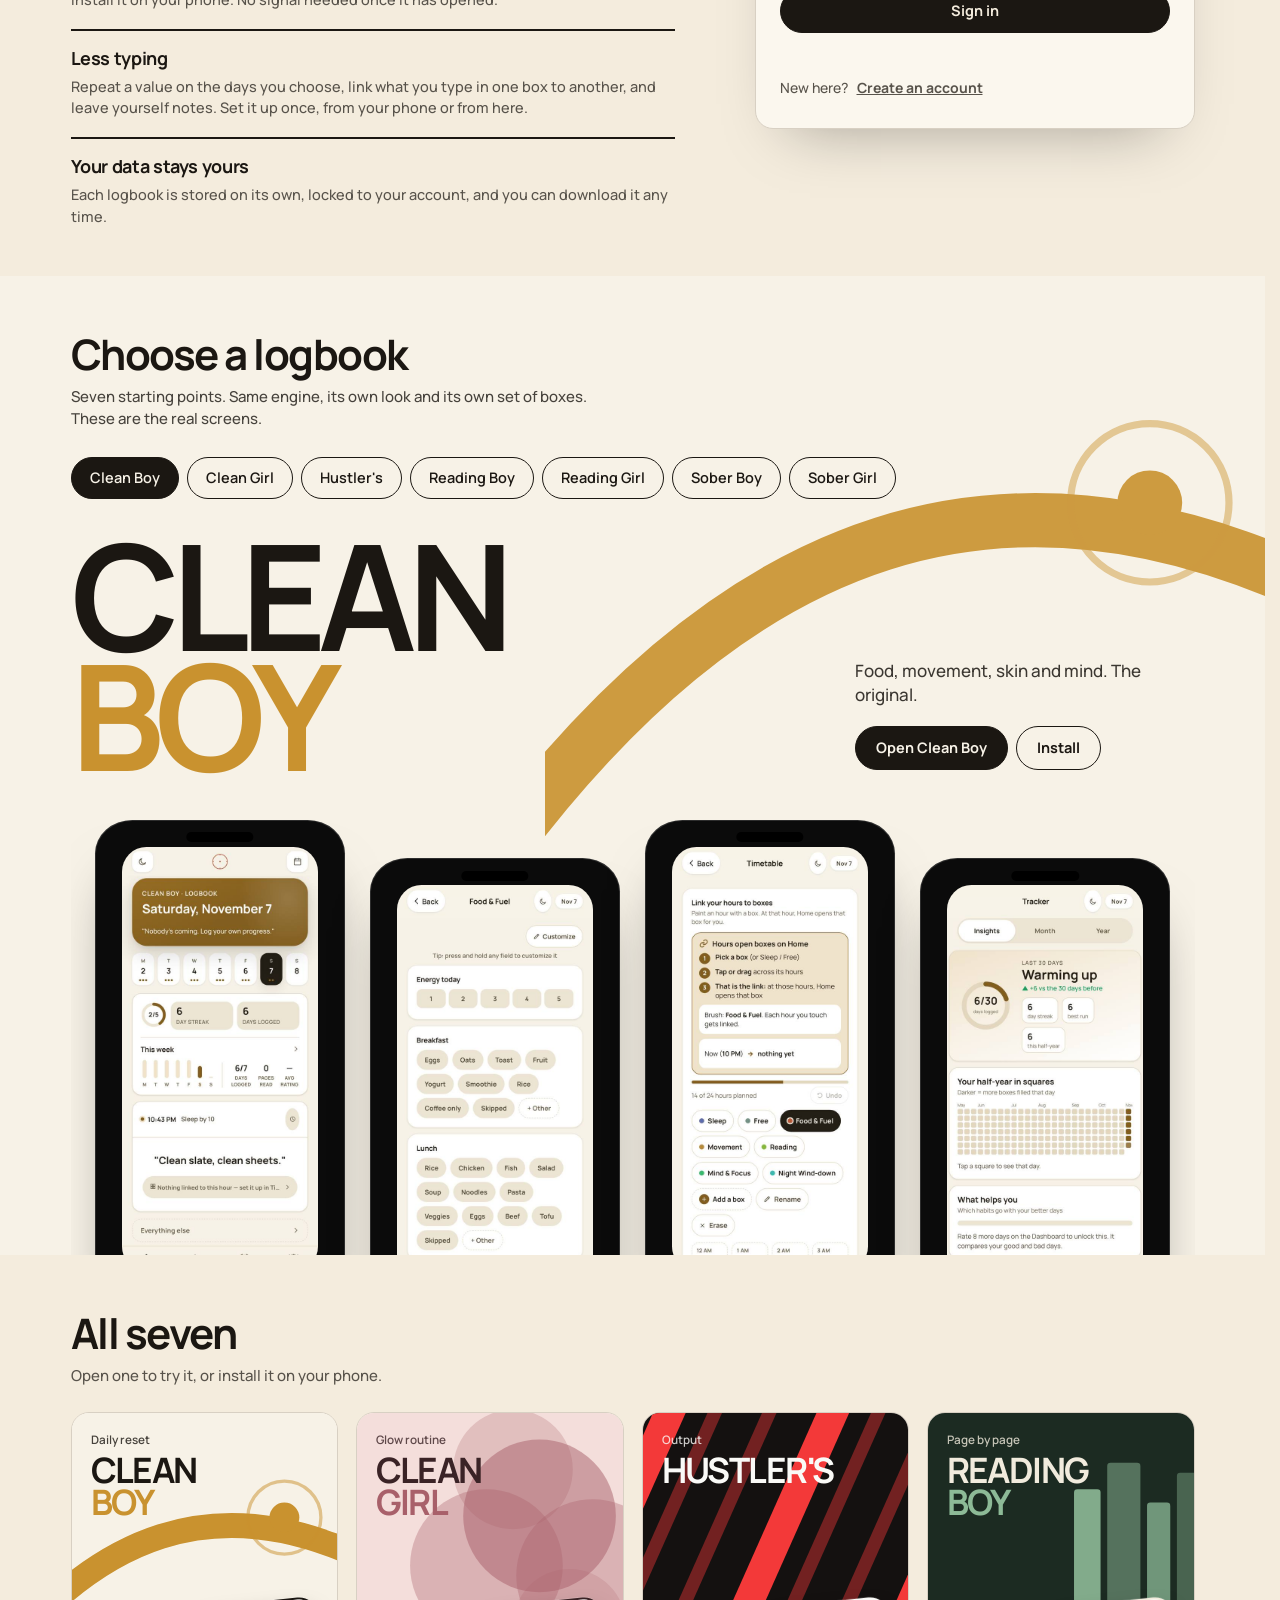
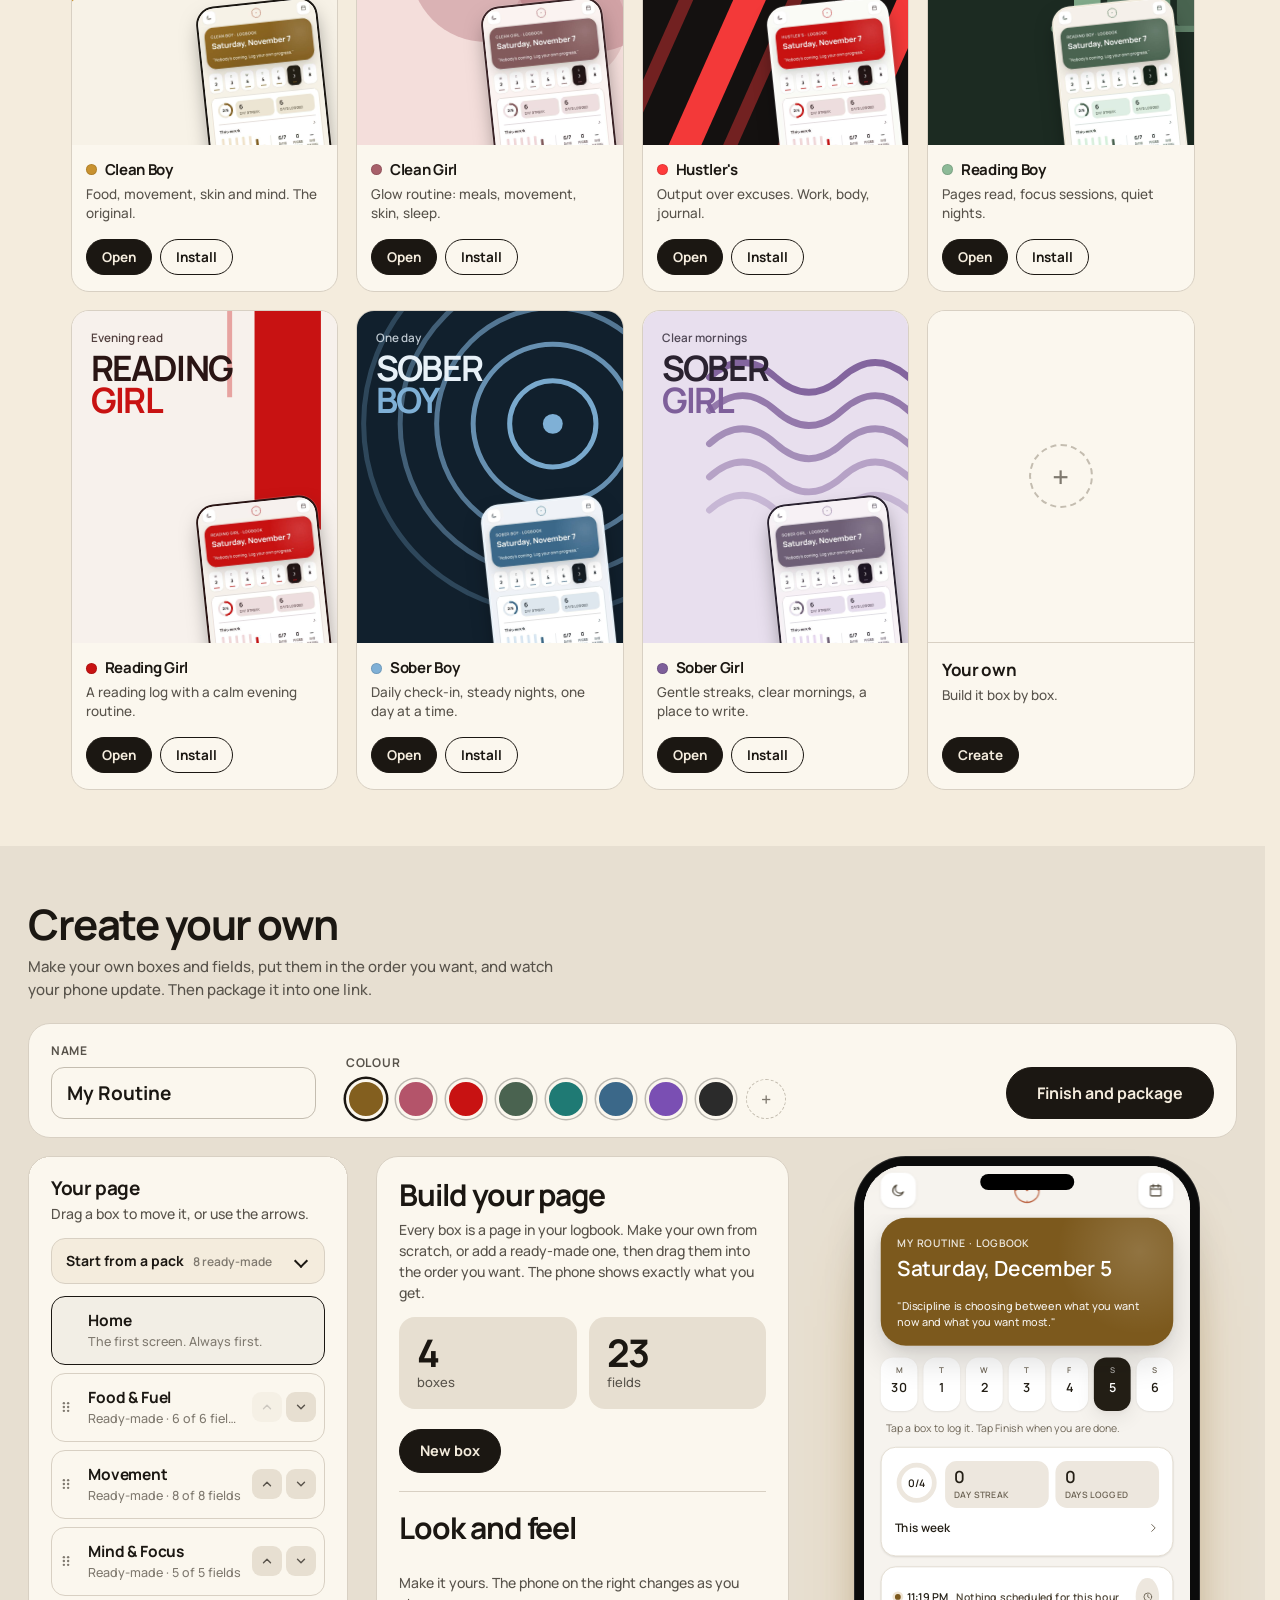
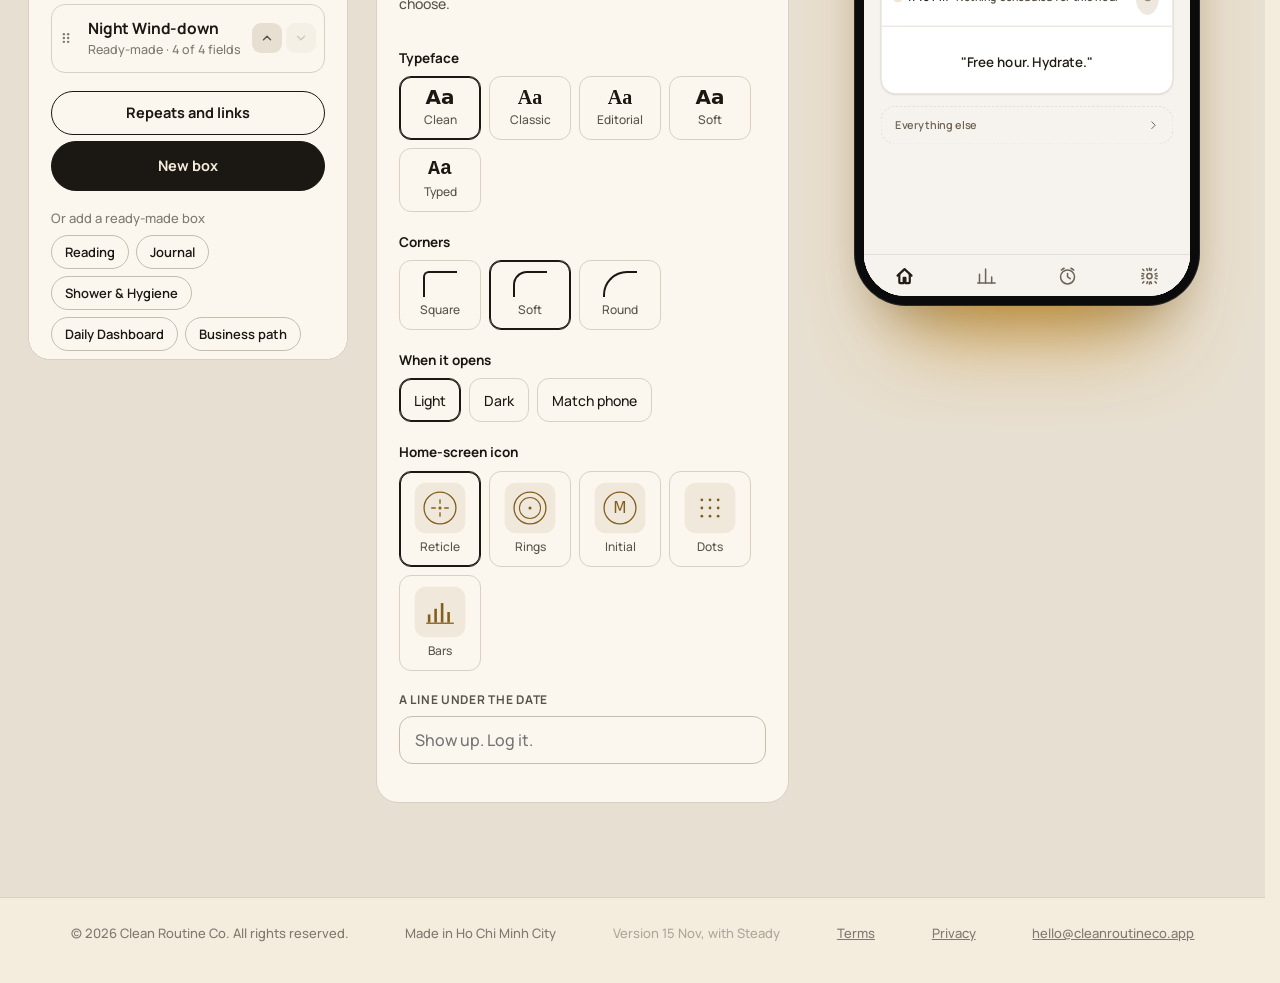
==== commit eeffb17f: "1.2.1: calmer Manage logbooks (fewer buttons, no coloured tags), Remove stream button style, day plu" ====
--- a/index.html
+++ b/index.html
@@ -407,13 +407,15 @@
 .empty ol{margin:14px 0 18px 20px;display:grid;gap:6px}
 .sk{height:96px;border-radius:var(--r);background:linear-gradient(90deg,var(--tint),var(--line),var(--tint));background-size:200% 100%;animation:sk 1.2s linear infinite}
 @keyframes sk{to{background-position:-200% 0}}
-.mgh{margin:26px 0 10px;font-size:15px;display:flex;align-items:center;gap:8px}.mgh span{font-size:12px;font-weight:700;color:var(--mute);background:var(--panel);border:1px solid var(--line);border-radius:99px;padding:1px 9px}
-.mgnone{margin:0 0 8px;font-size:14px;line-height:1.55;color:var(--mute);max-width:620px}
-.mgc{border:1px solid var(--line);border-radius:16px;padding:14px 16px;margin-bottom:10px;background:var(--panel);max-width:760px}.mgc.trash{background:transparent;border-style:dashed}
-.mgt{display:flex;align-items:center;gap:10px;flex-wrap:wrap}.mgt b{font-size:16px}.mgs{margin:6px 0 0;font-size:14px;color:var(--mute);line-height:1.5}.mga{display:flex;gap:8px;flex-wrap:wrap;margin-top:12px}
-.chip{font-size:12px;font-weight:600;border:1px solid var(--line);border-radius:99px;padding:2px 10px;color:var(--mute)}.chip.ok{color:#1c6b3a;border-color:#8fc7a1;background:rgba(60,160,100,.1)}.chip.warn{color:#8a5a00;border-color:#e0bf7a;background:rgba(230,170,40,.12)}
-.btn.danger{color:#b3261e;border-color:rgba(179,38,30,.4)}button.btn.danger:not(.ghost){background:#b3261e;color:#fff;border-color:#b3261e}.btn.wide{width:100%;margin:14px 0 4px}
-.mgov{position:fixed;inset:0;z-index:60;background:rgba(0,0,0,.45);display:flex;align-items:center;justify-content:center;padding:16px}.mgd{background:var(--panel);color:var(--ink);border-radius:20px;padding:22px;max-width:420px;width:100%;box-shadow:0 20px 60px rgba(0,0,0,.3)}.mgd h3{margin:0 0 8px;font-size:19px}.mgd p{margin:0;line-height:1.55;font-size:14.5px}
+.mgh{margin:28px 0 6px;font-size:15px}
+.mgnone{margin:0 0 6px;font-size:14px;line-height:1.55;color:var(--mute);max-width:620px}
+.mgr{display:flex;align-items:center;gap:12px;padding:14px 0;border-bottom:1px solid var(--line);max-width:760px}.mgr .dot{flex:none}
+.mgi{flex:1;min-width:0;display:flex;flex-direction:column;gap:2px}.mgi b{font-size:16px}.mgs{font-size:13.5px;color:var(--mute);display:flex;align-items:center;gap:7px}
+.sdot{width:7px;height:7px;border-radius:50%;flex:none;background:var(--mute)}.sdot.on{background:var(--ink)}.sdot.off{background:transparent;border:1.5px solid var(--mute)}
+.mga{display:flex;gap:14px;align-items:center;flex:none}
+.mgl{background:none;border:0;padding:6px 2px;font:inherit;font-size:14px;font-weight:600;color:var(--ink);text-decoration:underline;text-underline-offset:3px;cursor:pointer}.mgl:hover{opacity:.7}.mgl.dl{display:block;margin:14px 0 4px}
+.mgov{position:fixed;inset:0;z-index:60;background:rgba(0,0,0,.45);display:flex;align-items:center;justify-content:center;padding:16px}.mgd{background:var(--panel);color:var(--ink);border-radius:20px;padding:22px;max-width:420px;width:100%;box-shadow:0 20px 60px rgba(0,0,0,.3)}.mgd h3{margin:0 0 8px;font-size:19px}.mgd p{margin:0;line-height:1.55;font-size:14.5px}.mgd .mga{justify-content:flex-end;margin-top:14px}
+@media(max-width:560px){.mga{gap:10px}}
 .acct{display:grid;gap:16px;max-width:720px}.acct dl{display:grid;grid-template-columns:140px 1fr;gap:10px 16px;margin-top:12px;font-size:14.5px}.acct dt{color:var(--mute);font-weight:600}.acct dd{word-break:break-all}
 footer.ft{border-top:1px solid var(--line);padding:26px 0 40px;color:var(--mute);font-size:13px}.ft .wrap{display:flex;justify-content:space-between;gap:16px;flex-wrap:wrap}
 @media(prefers-reduced-motion:reduce){*{transition:none!important;animation:none!important;scroll-behavior:auto!important}}
@@ -639,6 +641,8 @@
 
 .bk-row{display:flex;align-items:center;gap:10px;padding:10px 0;border-bottom:1px solid var(--line)}.bk-row:last-child{border-bottom:none}.bk-tick{flex:none;width:28px;height:28px;border-radius:9px;border:2px solid var(--line);background:transparent;color:var(--accent-ink);display:flex;align-items:center;justify-content:center;padding:0;cursor:pointer}.bk-row.done .bk-tick{background:var(--accent);border-color:var(--accent)}.bk-row.done .bk-text{text-decoration:line-through;opacity:.55}.bk-text{flex:1;min-width:0;text-align:left;border:none;background:transparent;color:var(--ink);font:inherit;font-weight:600;padding:4px 0;cursor:pointer}.bk-text.empty{color:var(--muted);font-weight:500}.bk-tier{flex:none;border:none;border-radius:8px;padding:5px 9px;font:inherit;font-size:10.5px;font-weight:800;letter-spacing:.04em;background:var(--surface-2);color:var(--muted);cursor:pointer}.bk-tier.t-MUST{background:var(--accent);color:var(--accent-ink)}.bk-tier.t-WANT{background:color-mix(in srgb,var(--accent) 22%,var(--surface-2));color:var(--ink)}
 .cd-kept{font-size:12.5px;font-weight:700;margin-top:8px;color:var(--accent)}.cd-bars{display:flex;align-items:flex-end;gap:6px;height:64px;margin-top:12px}.cd-bar{flex:1;height:100%;display:flex;flex-direction:column;justify-content:flex-end;align-items:center;gap:4px}.cd-bar i{display:block;width:100%;min-height:3px;border-radius:5px;background:var(--accent);opacity:.8}.cd-bar span{font-size:9.5px;color:var(--muted);height:12px}
+
+.rm-row{border:none;background:none;color:var(--muted);padding:4px 0;font:inherit;font-size:11px;cursor:pointer;text-decoration:underline}
 
 </style>
 </head>
@@ -1354,7 +1358,7 @@
     return { app:r.app, data:data, days:days, keys:keys, cnt:cnt, set:set, use:use, name:nm, cur:streakOf(set), best:bestOf(keys), total:tot, avg:keys.length ? tot / keys.length : 0, month:inMonth, updated:r.updated_at, device:r.device, size:JSON.stringify(data).length,
              url: nm.preset ? urlFor({ preset:nm.preset }) : (nm.custom ? urlFor(nm.custom) : ''), ed: nm.preset ? { preset:nm.preset, n:nm.n, a:nm.a } : (nm.custom || null) };
   }
-  function ago(t){ var s = Math.max(0, (Date.now() - new Date(t).getTime()) / 1000); if(s < 90) return 'just now'; if(s < 3600) return Math.round(s / 60) + ' min ago'; if(s < 86400) return Math.round(s / 3600) + ' h ago'; return Math.round(s / 86400) + ' days ago'; }
+  function ago(t){ var s = Math.max(0, (Date.now() - new Date(t).getTime()) / 1000); if(s < 90) return 'just now'; if(s < 3600) return Math.round(s / 60) + ' min ago'; if(s < 86400) return Math.round(s / 3600) + ' h ago'; var dd = Math.round(s / 86400); return dd + (dd === 1 ? ' day ago' : ' days ago'); }
   function rgba(hex, a){ var h = /^#[0-9a-f]{6}$/i.test(hex) ? hex : '#111111'; return 'rgba(' + parseInt(h.substr(1,2),16) + ',' + parseInt(h.substr(3,2),16) + ',' + parseInt(h.substr(5,2),16) + ',' + a + ')'; }
   function level(n, max){ return n <= 0 ? 0 : Math.min(4, Math.max(1, Math.ceil(n / Math.max(1, max) * 4))); }
   var ALPHA = [0, .28, .5, .75, 1];
@@ -2189,7 +2193,7 @@
 
 
   /* ================= manage logbooks: status, download, trash ================= */
-  var mg = { trash:null, tbusy:false, terr:'', dlg:null, busy:false, msg:'' };
+  var mg = { trash:null, tbusy:false, terr:'', dlg:null, busy:false };
   var LOCAL_RE = /^(cleanboy|cleangirl|hustlers|readingboy|readinggirl|soberboy|sobergirl)-logbook-v1$|^custom-[a-z0-9]+-.+-v1$/;
   function localLogbooks(){
     var out = [], have = {}; (rows || []).forEach(function(r){ have[r.app] = 1; });
@@ -2226,48 +2230,48 @@
   function daysLeft(at){ return Math.max(0, Math.ceil(30 - (Date.now() - new Date(at).getTime()) / 864e5)); }
   function viewManage(){
     if(!mg.trash && !mg.tbusy && !mg.terr) setTimeout(function(){ loadTrash(); }, 0);
-    var head = '<div class="vh"><div><h1>Manage logbooks</h1><p class="sub">See what is saved in your account, download a copy, or delete one. Deleted logbooks wait in the trash for 30 days.</p></div><div class="acts"><button class="btn ghost sm" data-act="refresh" type="button">Refresh</button></div></div>';
+    var head = '<div class="vh"><div><h1>Manage logbooks</h1><p class="sub">What is saved in your account, and what is only on this device. Deleted logbooks wait in the trash for 30 days.</p></div></div>';
     if(loading && !rows) return head + '<div class="sk" style="height:160px"></div>';
     if(loadErr && !rows) return head + '<div class="empty"><h3>' + esc(loadErr) + '</h3><button class="btn" data-act="refresh" type="button">Try again</button></div>';
     var cloud = rows || [], loc = localLogbooks().filter(function(l){ return !l.inCloud; });
-    var h = head;
-    h += '<h3 class="mgh">In your account <span>' + cloud.length + '</span></h3>';
-    if(!cloud.length) h += '<p class="hint mgnone">Nothing synced yet. Open a logbook on your phone, go to Settings and turn on sync.</p>';
+    var row = function(name, status, ok, actions){
+      return '<div class="mgr"><span class="dot" style="background:' + esc(name.acc) + '"></span><div class="mgi"><b>' + esc(name.n) + '</b><span class="mgs"><i class="sdot ' + (ok ? 'on' : 'off') + '"></i>' + status + '</span></div><div class="mga">' + actions + '</div></div>';
+    };
+    var openBtn = function(href){ return href ? '<a class="btn sm" href="' + esc(href) + '">Open</a>' : ''; };
+    var h = head + '<h3 class="mgh">In your account</h3>';
+    if(!cloud.length) h += '<p class="mgnone">Nothing synced yet. Open a logbook on your phone, go to Settings and turn on sync.</p>';
     h += cloud.map(function(r){
-      var lc = localOf(r.app), kb = Math.max(1, Math.round(r.size / 1024));
-      return '<div class="mgc"><div class="mgt"><span class="dot" style="background:' + esc(r.name.acc) + '"></span><b>' + esc(r.name.n) + '</b><span class="chip ok">Synced</span>' + (lc ? '<span class="chip">Also on this device</span>' : '') + '</div>'
-        + '<p class="mgs">Last synced ' + esc(ago(r.updated)) + (r.device ? ' from ' + esc(String(r.device).slice(0, 24)) : '') + '. ' + r.keys.length + ' day' + (r.keys.length === 1 ? '' : 's') + ' logged, ' + kb + ' KB.</p>'
-        + '<div class="mga">' + (r.url ? '<a class="btn sm" href="' + esc(r.url) + '">Open</a>' : '') + '<button class="btn ghost sm" type="button" data-act="mgdl" data-app="' + esc(r.app) + '">Download a copy</button><button class="btn ghost sm danger" type="button" data-act="mgdel" data-app="' + esc(r.app) + '">Delete</button></div></div>';
+      return row(r.name, 'Synced ' + esc(ago(r.updated)) + ' · ' + r.keys.length + ' day' + (r.keys.length === 1 ? '' : 's'), true,
+        openBtn(r.url) + '<button class="mgl" type="button" data-act="mgdel" data-app="' + esc(r.app) + '">Delete</button>');
     }).join('');
     if(loc.length){
-      h += '<h3 class="mgh">Only on this device <span>' + loc.length + '</span></h3><p class="hint mgnone">These are not saved in your account. If this device is lost, they are gone. Open one and turn on sync in Settings to keep a copy.</p>';
+      h += '<h3 class="mgh">Only on this device</h3><p class="mgnone">Not saved in your account. If this device is lost, these are gone. Open one and turn on sync in Settings to keep a copy.</p>';
       h += loc.map(function(l){
-        return '<div class="mgc"><div class="mgt"><span class="dot" style="background:' + esc(l.name.acc) + '"></span><b>' + esc(l.name.n) + '</b><span class="chip warn">Not synced</span></div>'
-          + '<p class="mgs">' + l.days + ' day' + (l.days === 1 ? '' : 's') + ' logged on this device only.</p>'
-          + '<div class="mga">' + (l.name.preset ? '<a class="btn sm" href="' + esc(urlFor({ preset:l.name.preset })) + '">Open</a>' : (l.name.custom ? '<a class="btn sm" href="' + esc(urlFor(l.name.custom)) + '">Open</a>' : '')) + '<button class="btn ghost sm" type="button" data-act="mgdl" data-app="' + esc(l.app) + '" data-loc="1">Download a copy</button><button class="btn ghost sm danger" type="button" data-act="mgdel" data-app="' + esc(l.app) + '" data-loc="1">Remove from this device</button></div></div>';
+        var href = l.name.preset ? urlFor({ preset:l.name.preset }) : (l.name.custom ? urlFor(l.name.custom) : '');
+        return row(l.name, 'Not synced · ' + l.days + ' day' + (l.days === 1 ? '' : 's'), false,
+          openBtn(href) + '<button class="mgl" type="button" data-act="mgdel" data-app="' + esc(l.app) + '" data-loc="1">Remove</button>');
       }).join('');
     }
-    h += '<h3 class="mgh">Trash <span>' + (mg.trash ? mg.trash.length : 0) + '</span></h3>';
-    if(mg.tbusy && !mg.trash) h += '<p class="hint mgnone">Opening the trash…</p>';
-    else if(mg.terr) h += '<p class="hint mgnone">' + esc(mg.terr) + ' <button class="btn ghost sm" type="button" data-act="mgtr">Try again</button></p>';
-    else if(!mg.trash || !mg.trash.length) h += '<p class="hint mgnone">The trash is empty. Deleted logbooks stay here for 30 days, then they are erased for good.</p>';
+    h += '<h3 class="mgh">Trash</h3>';
+    if(mg.tbusy && !mg.trash) h += '<p class="mgnone">Opening the trash…</p>';
+    else if(mg.terr) h += '<p class="mgnone">' + esc(mg.terr) + ' <button class="mgl" type="button" data-act="mgtr">Try again</button></p>';
+    else if(!mg.trash || !mg.trash.length) h += '<p class="mgnone">Empty. Deleted logbooks stay here for 30 days, then they are erased for good.</p>';
     else h += mg.trash.map(function(t){
       var d = daysLeft(t.at);
-      return '<div class="mgc trash"><div class="mgt"><span class="dot" style="background:' + esc(t.name.acc) + '"></span><b>' + esc(t.name.n) + '</b><span class="chip warn">' + d + ' day' + (d === 1 ? '' : 's') + ' left</span></div>'
-        + '<p class="mgs">Deleted ' + esc(ago(t.at)) + '. Erased for good after ' + esc(new Date(new Date(t.at).getTime() + 30 * 864e5).toLocaleDateString(undefined, { month:'short', day:'numeric', year:'numeric' })) + '.</p>'
-        + '<div class="mga"><button class="btn sm" type="button" data-act="mgrs" data-app="' + esc(t.app) + '">Restore</button><button class="btn ghost sm" type="button" data-act="mgdl" data-app="' + esc(t.app) + '" data-tr="1">Download a copy</button><button class="btn ghost sm danger" type="button" data-act="mgnow" data-app="' + esc(t.app) + '">Delete now</button></div></div>';
+      return row(t.name, d + ' day' + (d === 1 ? '' : 's') + ' left', false,
+        '<button class="btn sm" type="button" data-act="mgrs" data-app="' + esc(t.app) + '">Restore</button><button class="mgl" type="button" data-act="mgnow" data-app="' + esc(t.app) + '">Erase now</button>');
     }).join('');
     if(mg.dlg) h += mgDialog();
     return h;
   }
   function mgDialog(){
     var d = mg.dlg, nm = esc(d.name), t = d.kind, body, go;
-    if(t === 'trash') { body = '<h3>Delete ' + nm + '?</h3><p>It moves to the trash and disappears from your account on all your devices.' + (d.local ? ' This also removes the copy on this device.' : '') + ' You can restore it for 30 days. After that it is erased for good.</p>'; go = 'Move to trash'; }
-    else if(t === 'local') { body = '<h3>Remove ' + nm + ' from this device?</h3><p><b>This one is not saved in your account, so it cannot go to the trash and cannot be restored.</b> Download a copy first if you might want it back.</p>'; go = 'Remove from this device'; }
-    else { body = '<h3>Delete ' + nm + ' for good?</h3><p>It will be erased now instead of in ' + d.days + ' day' + (d.days === 1 ? '' : 's') + '. This cannot be undone.</p>'; go = 'Erase for good'; }
+    if(t === 'trash') { body = '<h3>Delete ' + nm + '?</h3><p>It moves to the trash and disappears from your account on all your devices.' + (d.local ? ' The copy on this device is removed too.' : '') + ' You can restore it for 30 days, then it is erased for good.</p>'; go = 'Move to trash'; }
+    else if(t === 'local') { body = '<h3>Remove ' + nm + ' from this device?</h3><p>It is not saved in your account, so it cannot go to the trash and cannot be restored. Download a copy if you might want it back.</p>'; go = 'Remove'; }
+    else { body = '<h3>Erase ' + nm + ' now?</h3><p>It will be erased instead of waiting ' + d.days + ' more day' + (d.days === 1 ? '' : 's') + '. This cannot be undone.</p>'; go = 'Erase now'; }
     return '<div class="mgov" role="dialog" aria-modal="true" aria-label="Delete a logbook"><div class="mgd">' + body
-      + '<button class="btn ghost wide" type="button" data-act="mgdl" data-app="' + esc(d.app) + '"' + (t === 'local' ? ' data-loc="1"' : '') + (t === 'erase' ? ' data-tr="1"' : '') + '>' + (d.saved ? 'Downloaded. Download again' : 'Download a copy first') + '</button>'
-      + '<div class="mga"><button class="btn ghost" type="button" data-act="mgx">Cancel</button><button class="btn danger" type="button" data-act="mgok"' + (mg.busy ? ' disabled' : '') + '>' + go + '</button></div></div></div>';
+      + '<button class="mgl dl" type="button" data-act="mgdl" data-app="' + esc(d.app) + '"' + (t === 'local' ? ' data-loc="1"' : '') + (t === 'erase' ? ' data-tr="1"' : '') + '>' + (d.saved ? 'Downloaded. Download again' : 'Download a copy first') + '</button>'
+      + '<div class="mga"><button class="btn ghost sm" type="button" data-act="mgx">Cancel</button><button class="btn sm" type="button" data-act="mgok"' + (mg.busy ? ' disabled' : '') + '>' + go + '</button></div></div></div>';
   }
   function mgFind(app){ var r = (rows || []).filter(function(x){ return x.app === app; })[0]; return r; }
   function mgAct(a, b){
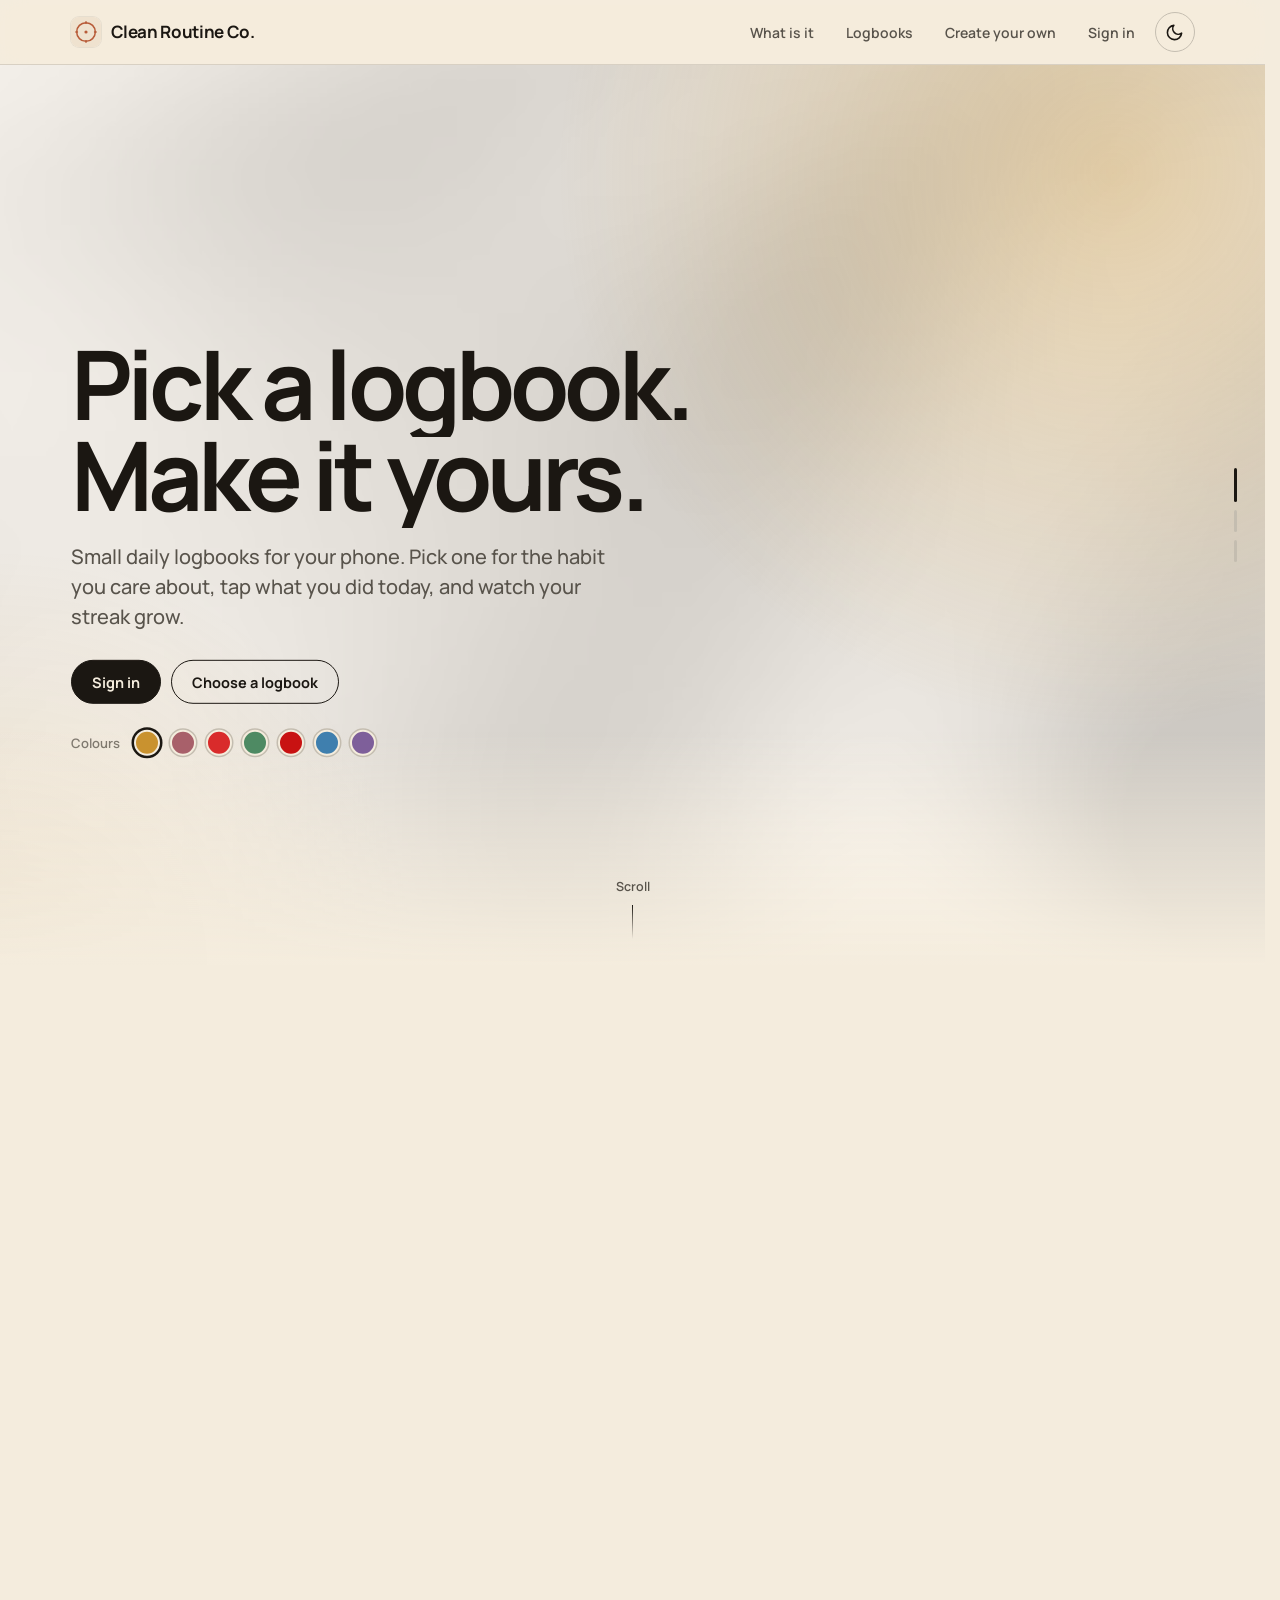
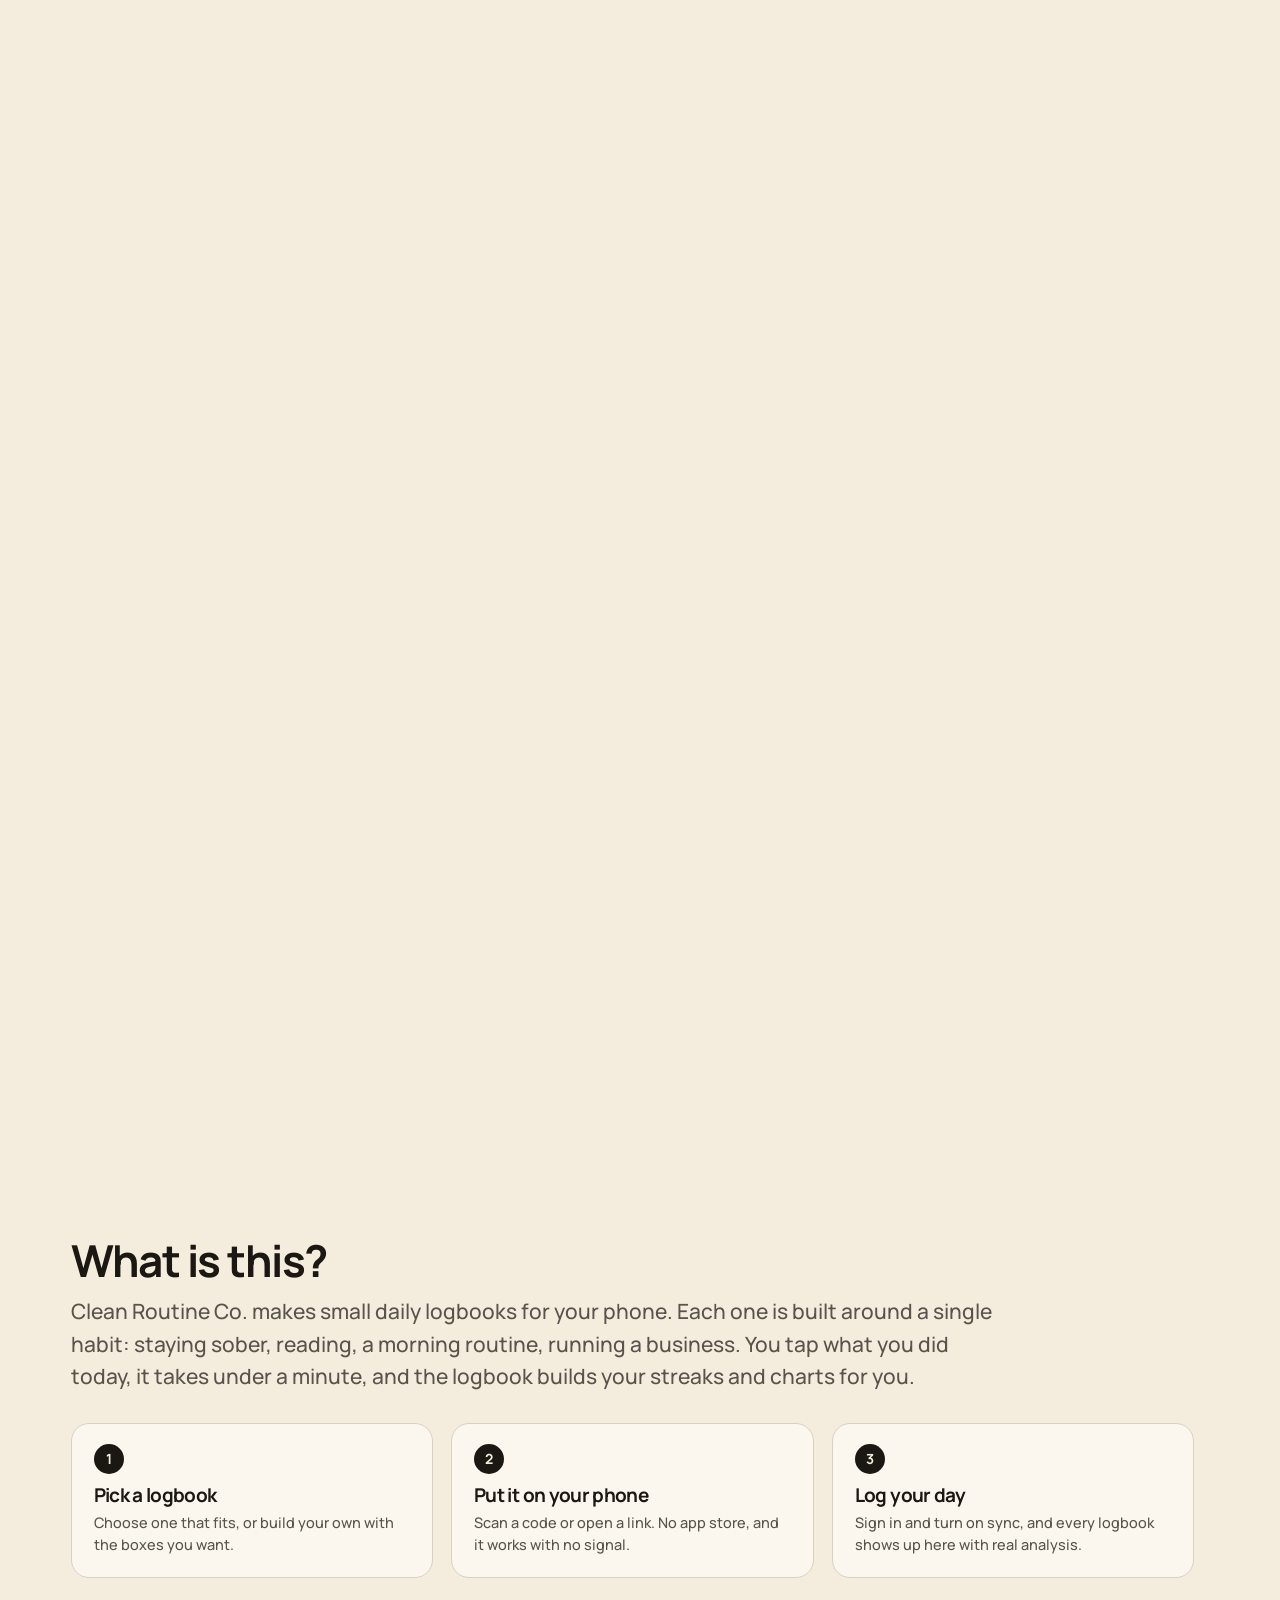
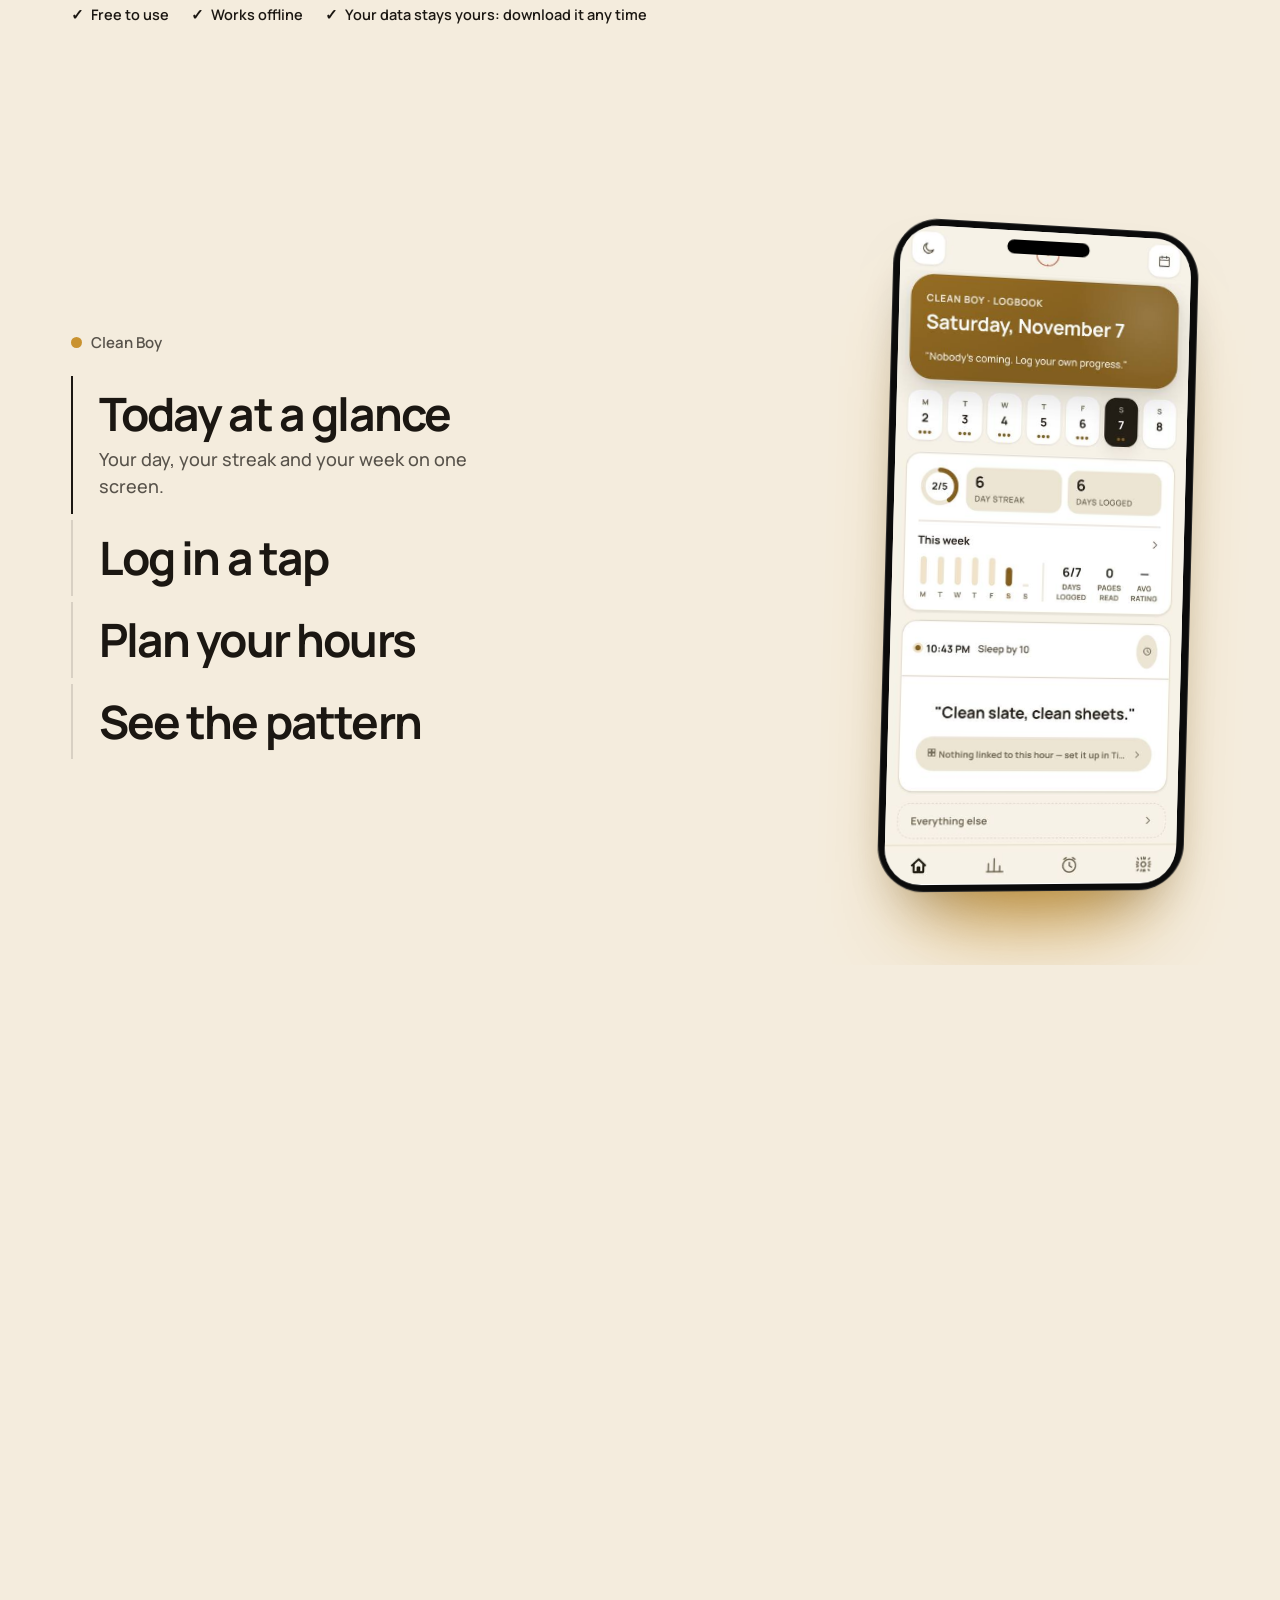
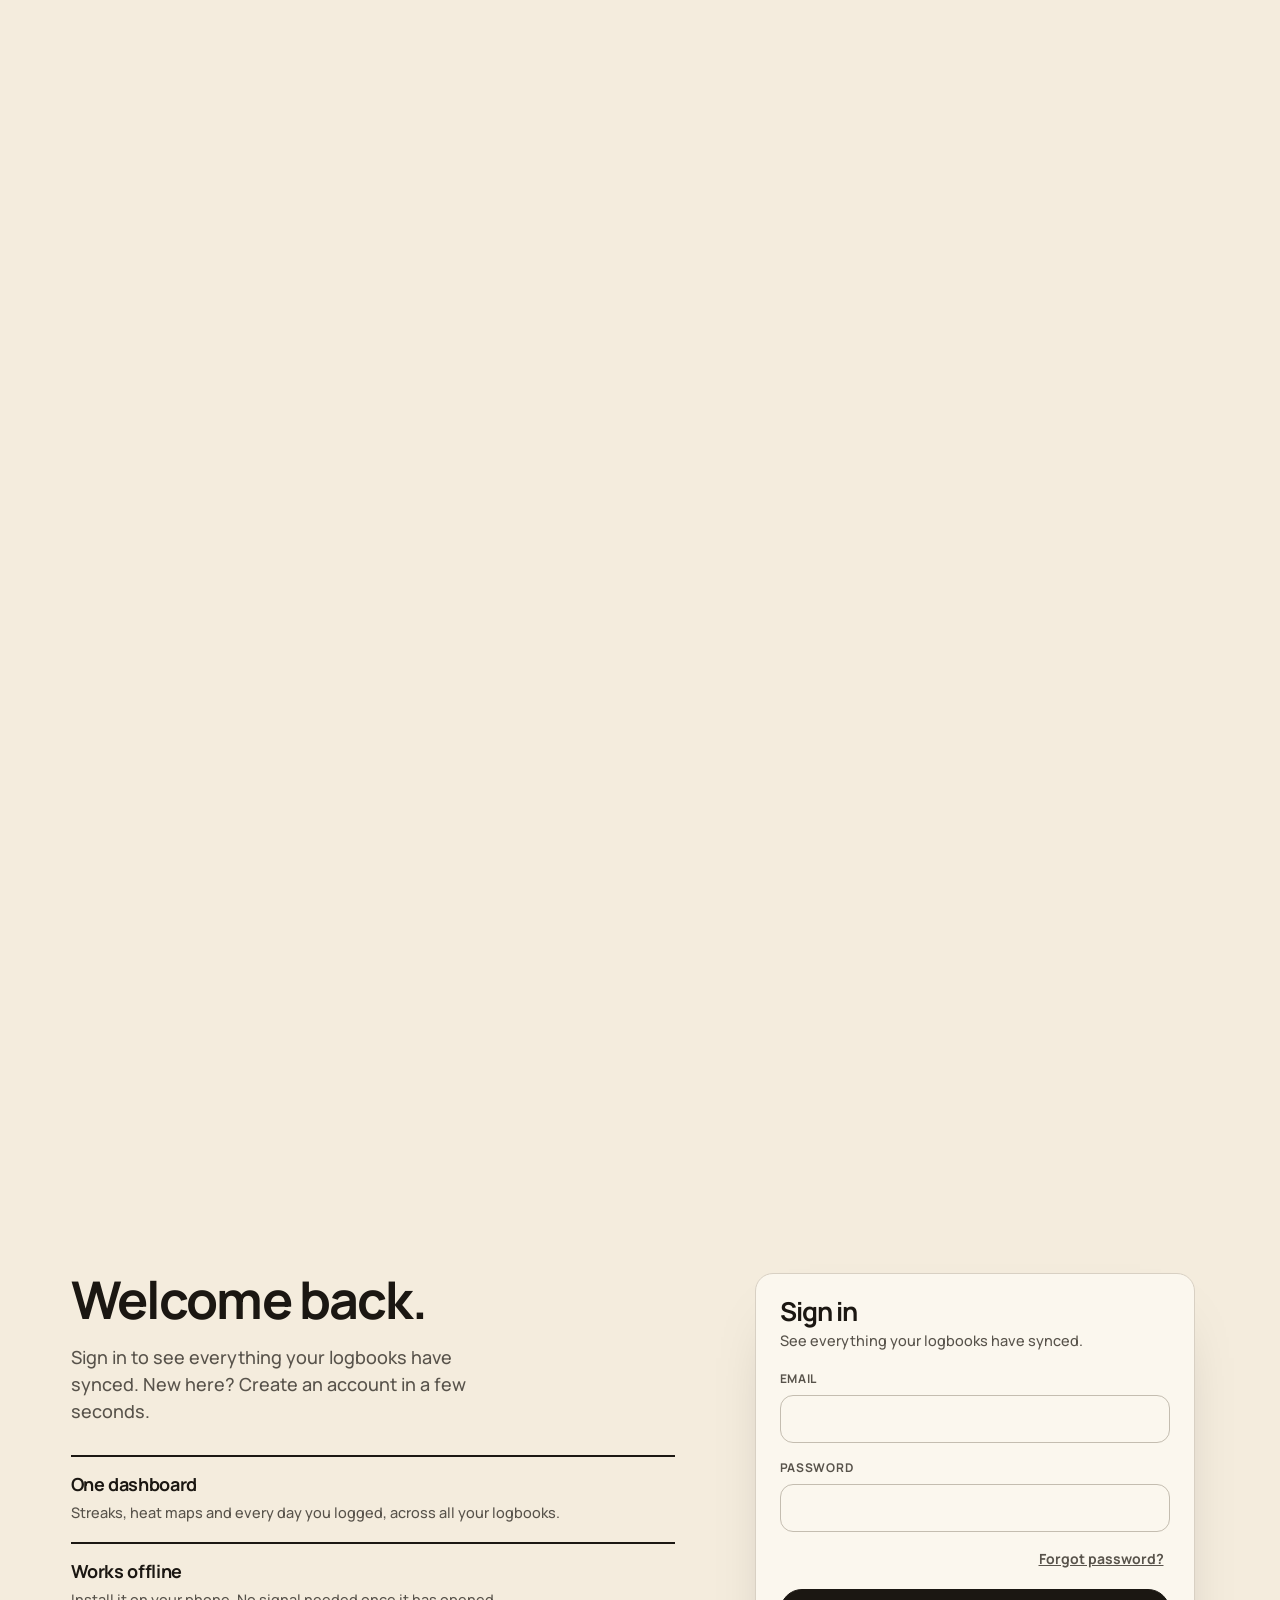
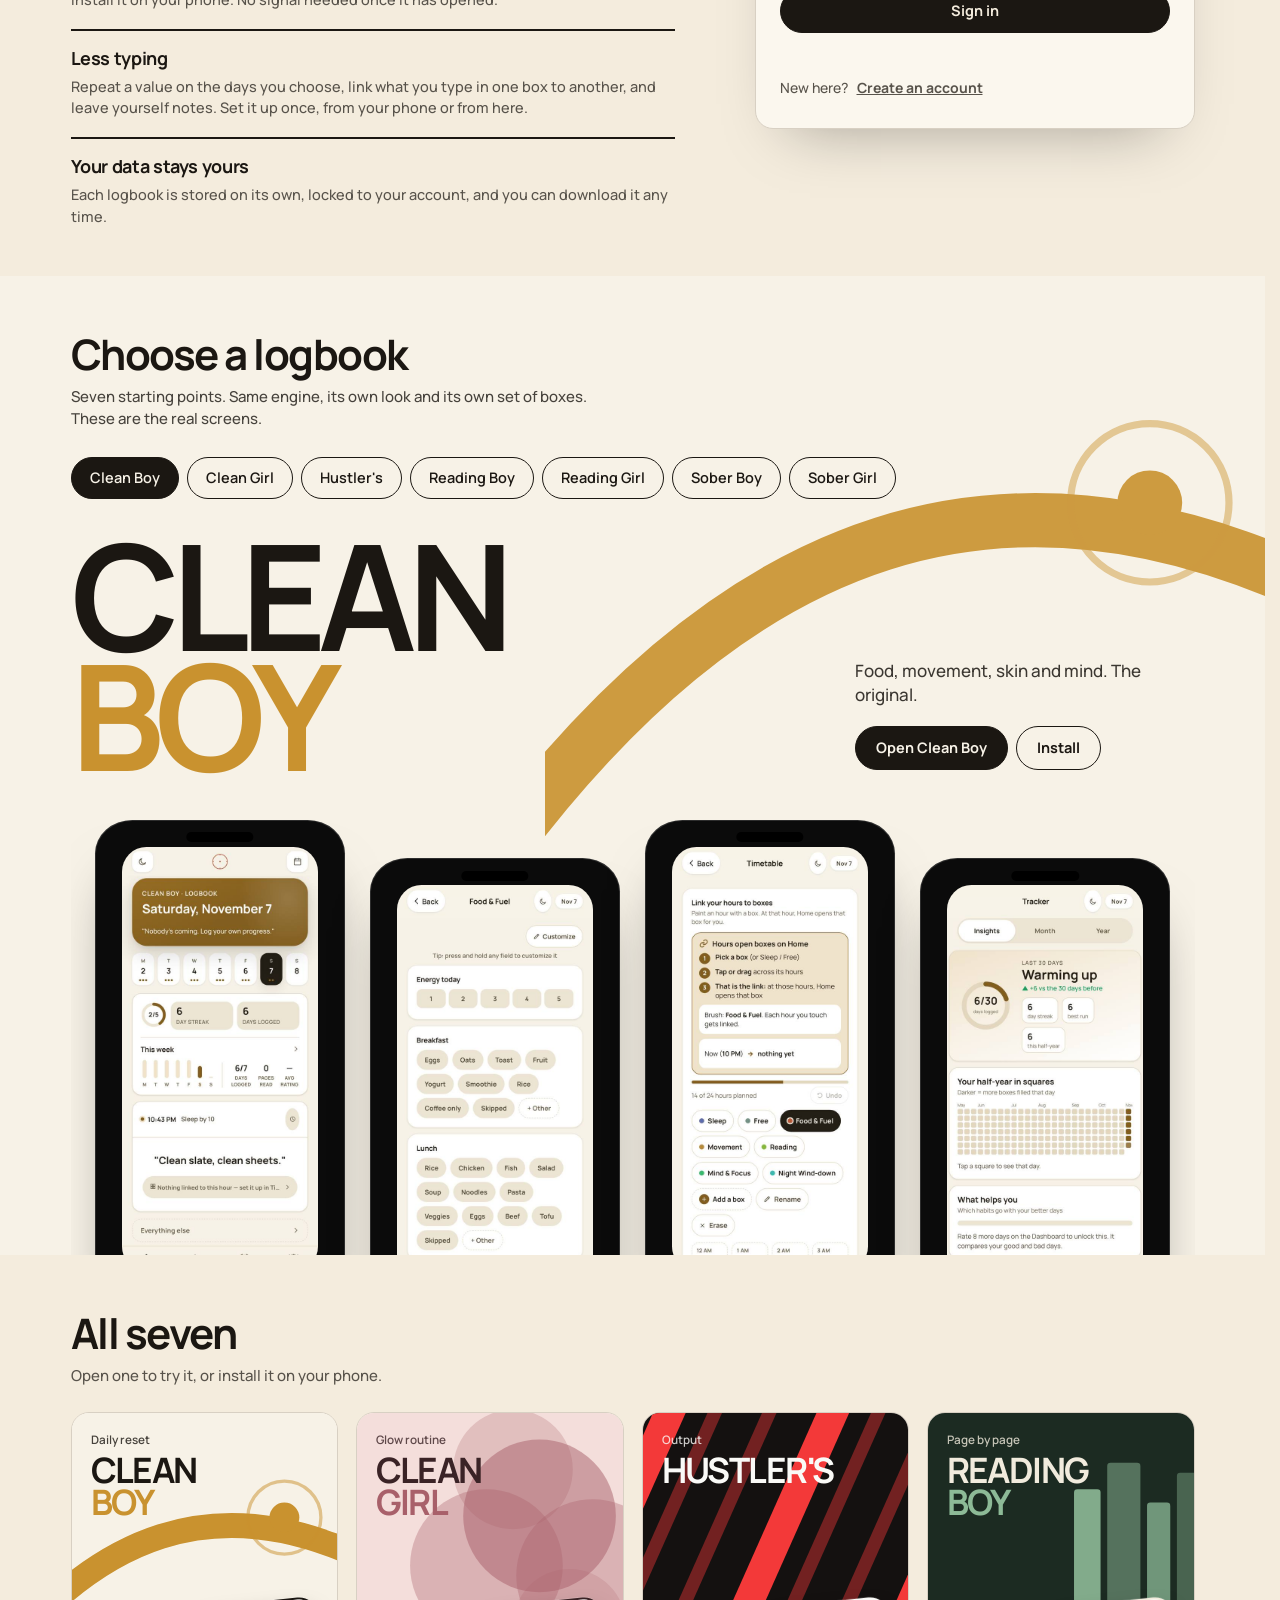
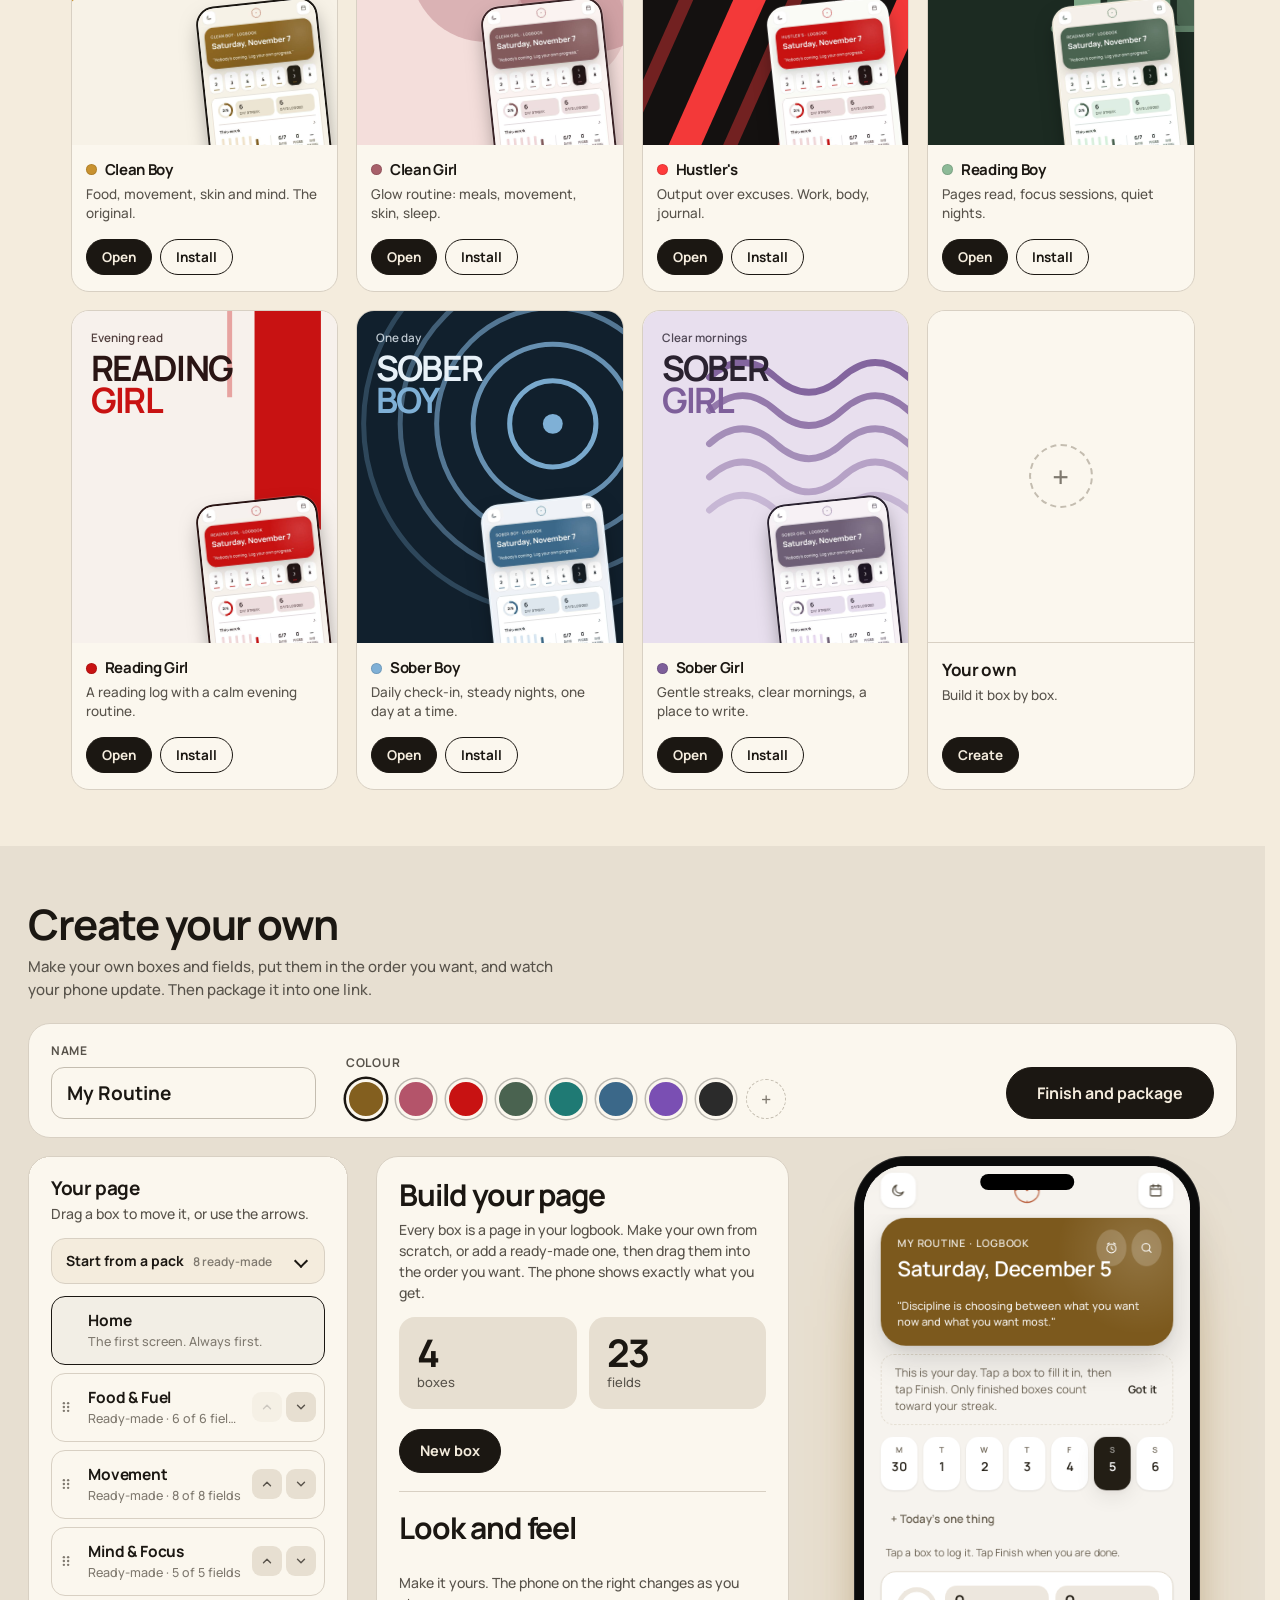
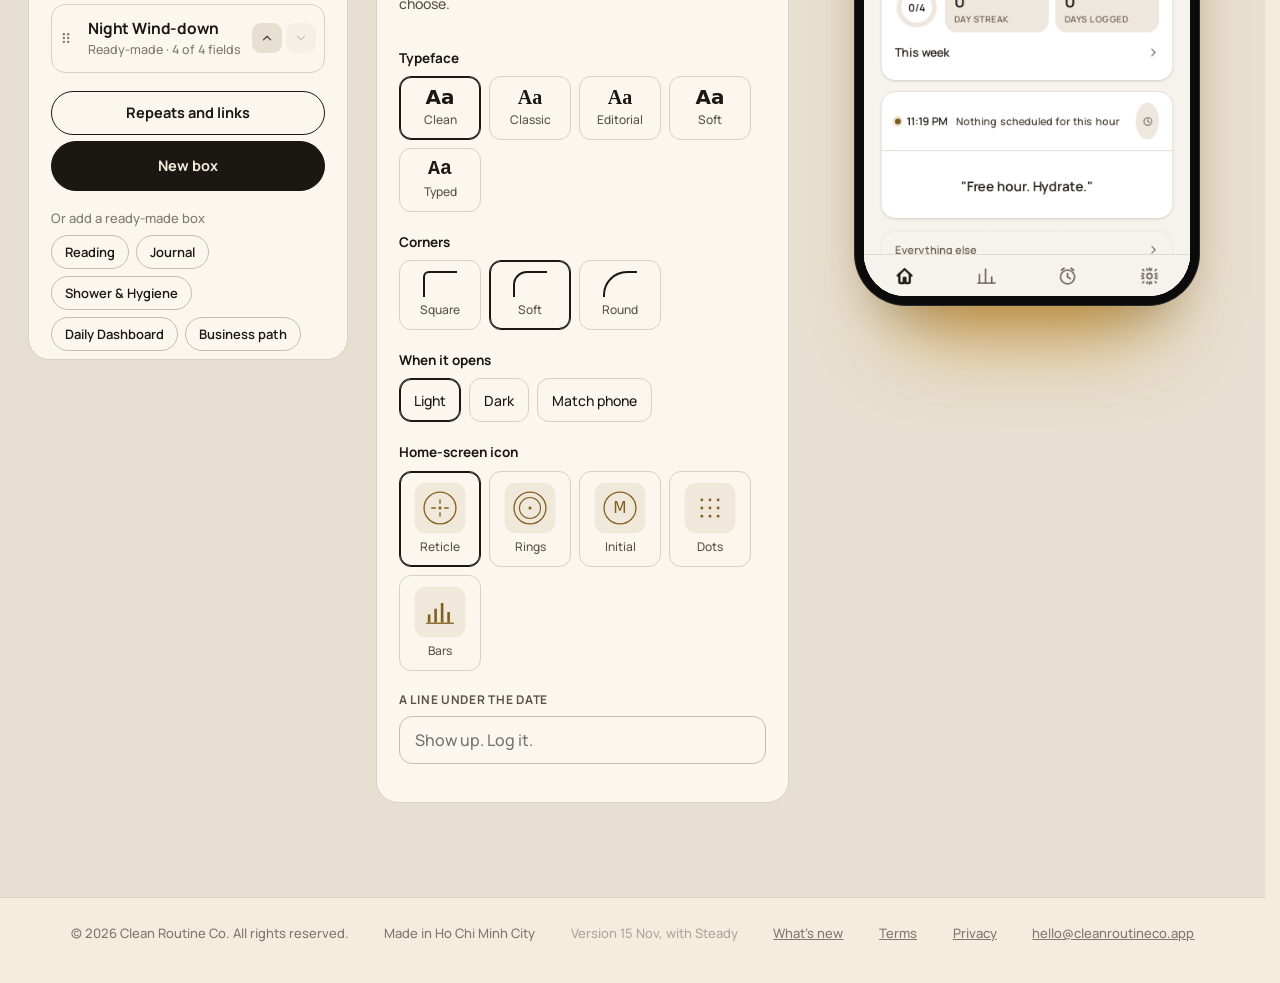
==== commit 323706bd: "1.4: Look back, share card, search and tags, streak freeze, one thing, comeback, conflict helper, PD" ====
--- a/index.html
+++ b/index.html
@@ -413,7 +413,7 @@
 .mgi{flex:1;min-width:0;display:flex;flex-direction:column;gap:2px}.mgi b{font-size:16px}.mgs{font-size:13.5px;color:var(--mute);display:flex;align-items:center;gap:7px}
 .sdot{width:7px;height:7px;border-radius:50%;flex:none;background:var(--mute)}.sdot.on{background:var(--ink)}.sdot.off{background:transparent;border:1.5px solid var(--mute)}
 .mga{display:flex;gap:14px;align-items:center;flex:none}
-.mgl{background:none;border:0;padding:6px 2px;font:inherit;font-size:14px;font-weight:600;color:var(--ink);text-decoration:underline;text-underline-offset:3px;cursor:pointer}.mgl:hover{opacity:.7}.mgl.dl{display:block;margin:14px 0 4px}
+.mgl{background:none;border:0;padding:6px 2px;font:inherit;font-size:14px;font-weight:600;color:var(--ink);text-decoration:underline;text-underline-offset:3px;cursor:pointer}.mgl:hover{opacity:.7}.nwd{display:inline-block;width:8px;height:8px;border-radius:50%;background:#E5171B;margin-left:8px;vertical-align:middle}.mgtop{display:flex;align-items:baseline;justify-content:space-between;gap:12px;max-width:760px}.mgm{position:relative}.mgm summary{list-style:none;cursor:pointer;font-size:14px;font-weight:600;text-decoration:underline;text-underline-offset:3px}.mgm summary::-webkit-details-marker{display:none}.mgm>div{position:absolute;right:0;top:100%;z-index:5;background:var(--panel);border:1px solid var(--line);border-radius:14px;padding:6px 12px;display:grid;gap:2px;min-width:120px;text-align:left}.mgarch{max-width:760px;margin-top:10px}.mgarch>summary{cursor:pointer;font-weight:700;padding:10px 0;color:var(--mute)}.mgin{width:100%;font:inherit;padding:12px 14px;border-radius:12px;border:1px solid var(--line);background:var(--bg);color:var(--ink);margin:6px 0 14px}.mgl.dl{display:block;margin:14px 0 4px}
 .mgov{position:fixed;inset:0;z-index:60;background:rgba(0,0,0,.45);display:flex;align-items:center;justify-content:center;padding:16px}.mgd{background:var(--panel);color:var(--ink);border-radius:20px;padding:22px;max-width:420px;width:100%;box-shadow:0 20px 60px rgba(0,0,0,.3)}.mgd h3{margin:0 0 8px;font-size:19px}.mgd p{margin:0;line-height:1.55;font-size:14.5px}.mgd .mga{justify-content:flex-end;margin-top:14px}
 @media(max-width:560px){.mga{gap:10px}}
 .acct{display:grid;gap:16px;max-width:720px}.acct dl{display:grid;grid-template-columns:140px 1fr;gap:10px 16px;margin-top:12px;font-size:14.5px}.acct dt{color:var(--mute);font-weight:600}.acct dd{word-break:break-all}
@@ -1310,10 +1310,12 @@
   function api(path, opt){ return fresh().then(function(t){ opt = opt || {}; var pf = opt.prefer; delete opt.prefer; opt.headers = hdr(t); if(pf) opt.headers.Prefer = pf; return fetch(SB + '/rest/v1/' + path, opt).then(j); }); }
   function pushPrefs(){
     if(!sess) return;
-    api('logbook_sync?on_conflict=user_id,app', { method:'POST', body:JSON.stringify({ user_id:sess.id, app:'site-prefs', data:{ logbooks:saved }, rev:1, edit_at:Date.now(), device:'site' }), prefer:'resolution=merge-duplicates,return=minimal' }).catch(function(){});
+    api('logbook_sync?on_conflict=user_id,app', { method:'POST', body:JSON.stringify({ user_id:sess.id, app:'site-prefs', data:{ logbooks:saved, meta:meta }, rev:1, edit_at:Date.now(), device:'site' }), prefer:'resolution=merge-duplicates,return=minimal' }).catch(function(){});
   }
   function pullPrefs(list){
-    var r = list.filter(function(x){ return x.app === 'site-prefs'; })[0]; if(!r || !r.data || !Array.isArray(r.data.logbooks)) return;
+    var r = list.filter(function(x){ return x.app === 'site-prefs'; })[0]; if(!r || !r.data) return;
+    if(r.data.meta && typeof r.data.meta === 'object'){ var ch = 0; ['names', 'arch'].forEach(function(kd){ var rm = r.data.meta[kd]; if(!rm || typeof rm !== 'object') return; Object.keys(rm).forEach(function(a){ var o = rm[a]; if(o && typeof o.t === 'number' && (!meta[kd][a] || meta[kd][a].t < o.t) && (kd === 'arch' ? (o.v === 0 || o.v === 1 || o.v === true || o.v === false) : (typeof o.v === 'string' && o.v.length < 41))){ meta[kd][a] = { v:o.v, t:o.t }; ch = 1; } }); }); if(ch) store('lbs-meta', meta); }
+    if(!Array.isArray(r.data.logbooks)) return;
     var have = {}; saved.forEach(function(o){ have[o.k] = 1; }); var add = 0;
     r.data.logbooks.forEach(function(o){ if(o && o.k && !have[o.k] && o.n && /^#[0-9A-Fa-f]{6}$/.test(o.a) && Array.isArray(o.b)){ saved.push({ k:String(o.k).replace(/[^a-z0-9]/gi,'').slice(0,8), n:String(o.n).slice(0,22), a:o.a, b:o.b.filter(function(x){ return BN[x]; }) }); add++; } });
     if(add) store('lbs-custom', saved);
@@ -1330,7 +1332,16 @@
   }
 
   /* ================= data helpers ================= */
+  function wnNew(){ try{ return localStorage.getItem('cr-wn') !== '1.4'; }catch(e){ return false; } }
+  var meta = store('lbs-meta') || { names:{}, arch:{} };
+  if(!meta.names) meta.names = {}; if(!meta.arch) meta.arch = {};
+  function metaSet(kind, app, v){ meta[kind][app] = { v:v, t:Date.now() }; store('lbs-meta', meta); pushPrefs(); }
+  function isArch(app){ return !!(meta.arch[app] && meta.arch[app].v); }
   function nameOf(app){
+    var r = nameOf0(app), m = meta.names[app];
+    return (m && m.v) ? { n:m.v, preset:r.preset, custom:r.custom, acc:r.acc } : r;
+  }
+  function nameOf0(app){
     var i; for(i = 0; i < PRESETS.length; i++) if(PRESETS[i].key === app) return { n:PRESETS[i].n, preset:PRESETS[i].id, acc:(tone === 'night' ? PAL[PRESETS[i].id].n[3] : PRESETS[i].c) };
     var m = /^custom-([a-z0-9]+)-(.+)-v1$/.exec(app);
     if(m){ var s = null; saved.forEach(function(o){ if(o.k === m[1]) s = o; });
@@ -1408,7 +1419,7 @@
     var wmx = Math.max.apply(null, wk.map(function(x){ return x.n; }).concat([1]));
     var chart = '<div class="bars">' + wk.map(function(x){ return '<div><em>' + (x.n || '') + '</em><i style="height:' + Math.max(4, Math.round(x.n / wmx * 118)) + 'px;' + (x.n ? '' : 'background:var(--line)') + '"></i><span>' + dayLabel(x.k, { weekday:'short' }).slice(0, 3) + '</span></div>'; }).join('') + '</div>';
     var hm = heat(freeWeeks(), function(k2){ return ppd[k2] || 0; }, inkHex(), Math.max(4, mx));
-    var cards = rows.map(function(r){ return '<a class="lbc" style="--acc2:' + esc(r.name.acc) + '" href="#/lb/' + encodeURIComponent(r.app) + '"><div class="t"><span class="dot" style="background:' + esc(r.name.acc) + '"></span><h3>' + esc(r.name.n) + '</h3><span class="k">' + esc(ago(r.updated)) + '</span></div><div class="m"><div><b>' + r.cur + '</b><span>Streak</span></div><div><b>' + r.keys.length + '</b><span>Days</span></div><div><b>' + r.best + '</b><span>Best</span></div></div>' + strip(r, 21) + '</a>'; }).join('');
+    var cards = rows.filter(function(r){ return !isArch(r.app); }).map(function(r){ return '<a class="lbc" style="--acc2:' + esc(r.name.acc) + '" href="#/lb/' + encodeURIComponent(r.app) + '"><div class="t"><span class="dot" style="background:' + esc(r.name.acc) + '"></span><h3>' + esc(r.name.n) + '</h3><span class="k">' + esc(ago(r.updated)) + '</span></div><div class="m"><div><b>' + r.cur + '</b><span>Streak</span></div><div><b>' + r.keys.length + '</b><span>Days</span></div><div><b>' + r.best + '</b><span>Best</span></div></div>' + strip(r, 21) + '</a>'; }).join('');
     var feed = []; rows.forEach(function(r){ r.keys.slice(-8).forEach(function(k2){ feed.push({ k:k2, r:r }); }); });
     feed.sort(function(a, b){ return a.k < b.k ? 1 : a.k > b.k ? -1 : 0; });
     var fl = feed.slice(0, 9).map(function(f){ var dd = new Date(f.k + 'T12:00:00'); return '<li><div class="d"><b>' + dd.getDate() + '</b><span>' + dd.toLocaleDateString(undefined, { month:'short' }) + '</span></div><div class="w"><b><span class="dot" style="background:' + esc(f.r.name.acc) + '"></span>' + esc(f.r.name.n) + '</b><p>' + esc(touched(f.r.days[f.k]).map(function(p){ return pageName(p, f.r.data); }).join(', ')) + '</p></div></li>'; }).join('');
@@ -1982,7 +1993,7 @@
       + stageHtml()
       + '<section class="sec" id="all"><div class="wrap"><h2>All seven</h2><p class="sub">Open one to try it, or install it on your phone.</p>' + viewLibrary(false) + '</div></section>'
       + '<section class="band" id="create"><div class="wrap wide"><h2 style="font-size:clamp(28px,4vw,42px)">Create your own</h2><p class="sub">Make your own boxes and fields, put them in the order you want, and watch your phone update. Then package it into one link.</p>' + viewCreate() + '</div></section></main>'
-      + '<footer class="ft"><div class="wrap"><span>&copy; 2026 Clean Routine Co. All rights reserved.</span><span>Made in Ho Chi Minh City</span><span style="opacity:.6">Version 15 Nov, with Steady</span><a href="legal.html#terms">Terms</a><a href="legal.html#privacy">Privacy</a><a href="mailto:hello@cleanroutineco.app">hello@cleanroutineco.app</a></div></footer>';
+      + '<footer class="ft"><div class="wrap"><span>&copy; 2026 Clean Routine Co. All rights reserved.</span><span>Made in Ho Chi Minh City</span><span style="opacity:.6">Version 15 Nov, with Steady</span><a href="whatsnew/">What\'s new</a><a href="legal.html#terms">Terms</a><a href="legal.html#privacy">Privacy</a><a href="mailto:hello@cleanroutineco.app">hello@cleanroutineco.app</a></div></footer>';
   }
 
   /* ---- scroll-driven intro: the video is scrubbed by scroll position ---- */
@@ -2184,8 +2195,8 @@
     else if(v === 'admin') body = viewAdmin();
     else body = viewAccount();
     var cur = function(x){ return v === x ? ' aria-current="page"' : ''; };
-    var side = '<aside class="side"><a class="brand" href="#/"><i aria-hidden="true"></i>Clean Routine Co.</a><nav aria-label="Main"><a href="#/"' + cur('dash') + '>' + IC.home + 'Dashboard</a><a href="#/library"' + cur('library') + '>' + IC.lib + 'Library</a><a href="#/create"' + cur('create') + '>' + IC.plus + 'Create your own</a><a href="#/manage"' + cur('manage') + '>' + IC.mg + 'Manage logbooks</a><a href="#/steady"' + cur('steady') + '>' + IC.star + 'Steady</a><a href="#/account"' + cur('account') + '>' + IC.me + 'Account</a>' + (isAdmin ? '<a href="#/admin"' + cur('admin') + '>' + IC.adm + 'Control panel</a>' : '') + '</nav>'
-      + '<div class="k">Your logbooks</div><div class="lbl">' + ((rows && rows.length) ? rows.map(function(r){ return '<a href="#/lb/' + encodeURIComponent(r.app) + '"' + (v === 'lb' && rt.app === r.app ? ' aria-current="page"' : '') + '><span class="dot" style="background:' + esc(r.name.acc) + '"></span>' + esc(r.name.n) + '<small title="Current streak in days">' + (r.cur ? r.cur + ' day' + (r.cur === 1 ? '' : 's') : '') + '</small></a>'; }).join('') : '<span style="padding:6px 12px;font-size:13px;color:var(--mute)">' + (loading ? 'Loading…' : 'None synced yet') + '</span>') + '</div>'
+    var side = '<aside class="side"><a class="brand" href="#/"><i aria-hidden="true"></i>Clean Routine Co.</a><nav aria-label="Main"><a href="#/"' + cur('dash') + '>' + IC.home + 'Dashboard</a><a href="#/library"' + cur('library') + '>' + IC.lib + 'Library</a><a href="#/create"' + cur('create') + '>' + IC.plus + 'Create your own</a><a href="#/manage"' + cur('manage') + '>' + IC.mg + 'Manage logbooks</a><a href="#/steady"' + cur('steady') + '>' + IC.star + 'Steady</a><a href="#/account"' + cur('account') + '>' + IC.me + 'Account</a><a href="whatsnew/">' + IC.star + 'What\'s new' + (wnNew() ? '<i class="nwd" aria-label="New"></i>' : '') + '</a>' + (isAdmin ? '<a href="#/admin"' + cur('admin') + '>' + IC.adm + 'Control panel</a>' : '') + '</nav>'
+      + '<div class="k">Your logbooks</div><div class="lbl">' + ((rows && rows.length) ? rows.filter(function(r){ return !isArch(r.app); }).map(function(r){ return '<a href="#/lb/' + encodeURIComponent(r.app) + '"' + (v === 'lb' && rt.app === r.app ? ' aria-current="page"' : '') + '><span class="dot" style="background:' + esc(r.name.acc) + '"></span>' + esc(r.name.n) + '<small title="Current streak in days">' + (r.cur ? r.cur + ' day' + (r.cur === 1 ? '' : 's') : '') + '</small></a>'; }).join('') : '<span style="padding:6px 12px;font-size:13px;color:var(--mute)">' + (loading ? 'Loading…' : 'None synced yet') + '</span>') + '</div>'
       + '<div class="me">' + MODEBTN + '<a href="#/account" style="text-decoration:none;font-weight:700;color:var(--ink);display:block">' + esc(sess.email || 'Account') + '</a><button type="button" data-act="signout">Sign out</button></div></aside>';
     var tabs = '<nav class="tabbar" aria-label="Main"><a href="#/"' + cur('dash') + '>' + IC.home + 'Dashboard</a><a href="#/library"' + cur('library') + '>' + IC.lib + 'Library</a><a href="#/create"' + cur('create') + '>' + IC.plus + 'Create</a><a href="#/account"' + cur('account') + '>' + IC.me + 'Account</a></nav>';
     return '<div class="shell">' + side + '<main class="main"><div class="mtop"><a class="brand" href="#/"><i aria-hidden="true"></i>Clean Routine Co.</a>' + MODEBTN + '</div>' + body + '</main></div>' + tabs;
@@ -2218,6 +2229,27 @@
       a.href = u; a.download = fileSlug(name) + '-backup-' + ymd(new Date()) + '.json'; document.body.appendChild(a); a.click(); a.remove(); setTimeout(function(){ URL.revokeObjectURL(u); }, 2000); toast('Backup downloaded');
     }catch(e){ toast('Could not make the file. Try again.'); }
   }
+  var CRC = (function(){ var t = [], c, n, k; for(n = 0; n < 256; n++){ c = n; for(k = 0; k < 8; k++) c = c & 1 ? 0xEDB88320 ^ (c >>> 1) : c >>> 1; t[n] = c >>> 0; } return t; })();
+  function crc32(u){ var c = 0xFFFFFFFF; for(var i = 0; i < u.length; i++) c = CRC[(c ^ u[i]) & 255] ^ (c >>> 8); return (c ^ 0xFFFFFFFF) >>> 0; }
+  function makeZip(files){
+    var enc = new TextEncoder(), parts = [], cen = [], off = 0, dt = new Date(), time = (dt.getHours() << 11) | (dt.getMinutes() << 5) | (dt.getSeconds() >> 1), date = ((dt.getFullYear() - 1980) << 9) | ((dt.getMonth() + 1) << 5) | dt.getDate();
+    files.forEach(function(f){
+      var nm = enc.encode(f.name), data = enc.encode(f.text), crc = crc32(data), h = new DataView(new ArrayBuffer(30)), c = new DataView(new ArrayBuffer(46));
+      h.setUint32(0, 0x04034b50, true); h.setUint16(4, 20, true); h.setUint16(6, 0x0800, true); h.setUint16(8, 0, true); h.setUint16(10, time, true); h.setUint16(12, date, true); h.setUint32(14, crc, true); h.setUint32(18, data.length, true); h.setUint32(22, data.length, true); h.setUint16(26, nm.length, true); h.setUint16(28, 0, true);
+      c.setUint32(0, 0x02014b50, true); c.setUint16(4, 20, true); c.setUint16(6, 20, true); c.setUint16(8, 0x0800, true); c.setUint16(10, 0, true); c.setUint16(12, time, true); c.setUint16(14, date, true); c.setUint32(16, crc, true); c.setUint32(20, data.length, true); c.setUint32(24, data.length, true); c.setUint16(28, nm.length, true); c.setUint32(42, off, true);
+      parts.push(h.buffer, nm, data); cen.push(c.buffer, nm); off += 30 + nm.length + data.length;
+    });
+    var cl = 0; cen.forEach(function(b){ cl += b.byteLength; });
+    var e = new DataView(new ArrayBuffer(22)); e.setUint32(0, 0x06054b50, true); e.setUint16(8, files.length, true); e.setUint16(10, files.length, true); e.setUint32(12, cl, true); e.setUint32(16, off, true);
+    return new Blob(parts.concat(cen, [e.buffer]), { type:'application/zip' });
+  }
+  function downloadAll(){
+    var files = [], used = {}, add = function(n, d){ var b = fileSlug(n), nm = b, i = 2; while(used[nm]) nm = b + '-' + (i++); used[nm] = 1; files.push({ name:nm + '-backup-' + ymd(new Date()) + '.json', text:JSON.stringify(d, null, 2) }); };
+    (rows || []).forEach(function(r){ add(r.name.n, r.data); });
+    localLogbooks().filter(function(l){ return !l.inCloud; }).forEach(function(l){ add(l.name.n, l.data); });
+    if(!files.length){ toast('Nothing to download yet.'); return; }
+    try{ var a = document.createElement('a'), u = URL.createObjectURL(makeZip(files)); a.href = u; a.download = 'clean-routine-backup-' + ymd(new Date()) + '.zip'; document.body.appendChild(a); a.click(); a.remove(); setTimeout(function(){ URL.revokeObjectURL(u); }, 3000); toast(files.length + ' logbook' + (files.length === 1 ? '' : 's') + ' saved in one file.'); }catch(e){ toast('Could not make the file. Try again.'); }
+  }
   function rpc(name, body){ return api('rpc/' + name, { method:'POST', body:JSON.stringify(body || {}) }); }
   function loadTrash(force){
     if(!sess || mg.tbusy || (mg.trash && !force)) return; mg.tbusy = true; mg.terr = '';
@@ -2240,10 +2272,16 @@
     var openBtn = function(href){ return href ? '<a class="btn sm" href="' + esc(href) + '">Open</a>' : ''; };
     var h = head + '<h3 class="mgh">In your account</h3>';
     if(!cloud.length) h += '<p class="mgnone">Nothing synced yet. Open a logbook on your phone, go to Settings and turn on sync.</p>';
-    h += cloud.map(function(r){
+    var live = cloud.filter(function(r){ return !isArch(r.app); }), arch = cloud.filter(function(r){ return isArch(r.app); });
+    if(cloud.length || loc.length) h = h.replace('<h3 class="mgh">In your account</h3>', '<div class="mgtop"><h3 class="mgh">In your account</h3><button class="mgl" type="button" data-act="mgall">Download everything</button></div>');
+    h += live.map(function(r){
       return row(r.name, 'Synced ' + esc(ago(r.updated)) + ' · ' + r.keys.length + ' day' + (r.keys.length === 1 ? '' : 's'), true,
-        openBtn(r.url) + '<button class="mgl" type="button" data-act="mgdel" data-app="' + esc(r.app) + '">Delete</button>');
+        openBtn(r.url) + '<details class="mgm"><summary>More</summary><div><button class="mgl" type="button" data-act="mgren" data-app="' + esc(r.app) + '">Rename</button><button class="mgl" type="button" data-act="mgarc" data-app="' + esc(r.app) + '">Archive</button><button class="mgl" type="button" data-act="mgdel" data-app="' + esc(r.app) + '">Delete</button></div></details>');
     }).join('');
+    if(arch.length) h += '<details class="mgarch"><summary>Archived (' + arch.length + ')</summary>' + arch.map(function(r){
+      return row(r.name, 'Hidden from your dashboard · ' + r.keys.length + ' day' + (r.keys.length === 1 ? '' : 's'), true,
+        '<button class="btn sm" type="button" data-act="mgunarc" data-app="' + esc(r.app) + '">Restore</button><button class="mgl" type="button" data-act="mgdel" data-app="' + esc(r.app) + '">Delete</button>');
+    }).join('') + '</details>';
     if(loc.length){
       h += '<h3 class="mgh">Only on this device</h3><p class="mgnone">Not saved in your account. If this device is lost, these are gone. Open one and turn on sync in Settings to keep a copy.</p>';
       h += loc.map(function(l){
@@ -2266,6 +2304,7 @@
   }
   function mgDialog(){
     var d = mg.dlg, nm = esc(d.name), t = d.kind, body, go;
+    if(t === 'rename') return '<div class="mgov" role="dialog" aria-modal="true" aria-label="Rename a logbook"><div class="mgd"><h3>Rename ' + nm + '</h3><p>This changes the name on your website and dashboard. Phones keep their own title.</p><input class="mgin" id="mg-name" maxlength="40" value="' + nm + '" aria-label="New name"><div class="mga"><button class="btn ghost sm" type="button" data-act="mgx">Cancel</button><button class="btn sm" type="button" data-act="mgrn" data-app="' + esc(d.app) + '">Save</button></div></div></div>';
     if(t === 'trash') { body = '<h3>Delete ' + nm + '?</h3><p>It moves to the trash and disappears from your account on all your devices.' + (d.local ? ' The copy on this device is removed too.' : '') + ' You can restore it for 30 days, then it is erased for good.</p>'; go = 'Move to trash'; }
     else if(t === 'local') { body = '<h3>Remove ' + nm + ' from this device?</h3><p>It is not saved in your account, so it cannot go to the trash and cannot be restored. Download a copy if you might want it back.</p>'; go = 'Remove'; }
     else { body = '<h3>Erase ' + nm + ' now?</h3><p>It will be erased instead of waiting ' + d.days + ' more day' + (d.days === 1 ? '' : 's') + '. This cannot be undone.</p>'; go = 'Erase now'; }
@@ -2283,6 +2322,11 @@
     }
     if(a === 'mgdel'){ mg.dlg = { kind:b.dataset.loc ? 'local' : 'trash', app:app, name:nameOf(app).n, saved:false, local:!b.dataset.loc && !!localOf(app) }; render(); return true; }
     if(a === 'mgnow'){ var t = (mg.trash || []).filter(function(x){ return x.app === app; })[0]; mg.dlg = { kind:'erase', app:app, name:nameOf(app).n, days:t ? daysLeft(t.at) : 0, saved:false }; render(); return true; }
+    if(a === 'mgren'){ mg.dlg = { kind:'rename', app:app, name:nameOf(app).n }; render(); setTimeout(function(){ var i = document.getElementById('mg-name'); if(i){ i.focus(); i.select(); } }, 30); return true; }
+    if(a === 'mgrn'){ var i2 = document.getElementById('mg-name'), v2 = i2 ? i2.value.trim().slice(0, 40) : ''; if(!v2){ toast('Type a name first.'); return true; } metaSet('names', app, v2 === nameOf0(app).n ? '' : v2); mg.dlg = null; toast('Renamed.'); render(); return true; }
+    if(a === 'mgarc'){ metaSet('arch', app, 1); toast('Archived. You can restore it from the Archived list.'); render(); return true; }
+    if(a === 'mgunarc'){ metaSet('arch', app, 0); toast('Restored to your dashboard.'); render(); return true; }
+    if(a === 'mgall'){ downloadAll(); return true; }
     if(a === 'mgx'){ mg.dlg = null; render(); return true; }
     if(a === 'mgtr'){ mg.terr = ''; mg.trash = null; render(); return true; }
     if(a === 'mgrs'){
